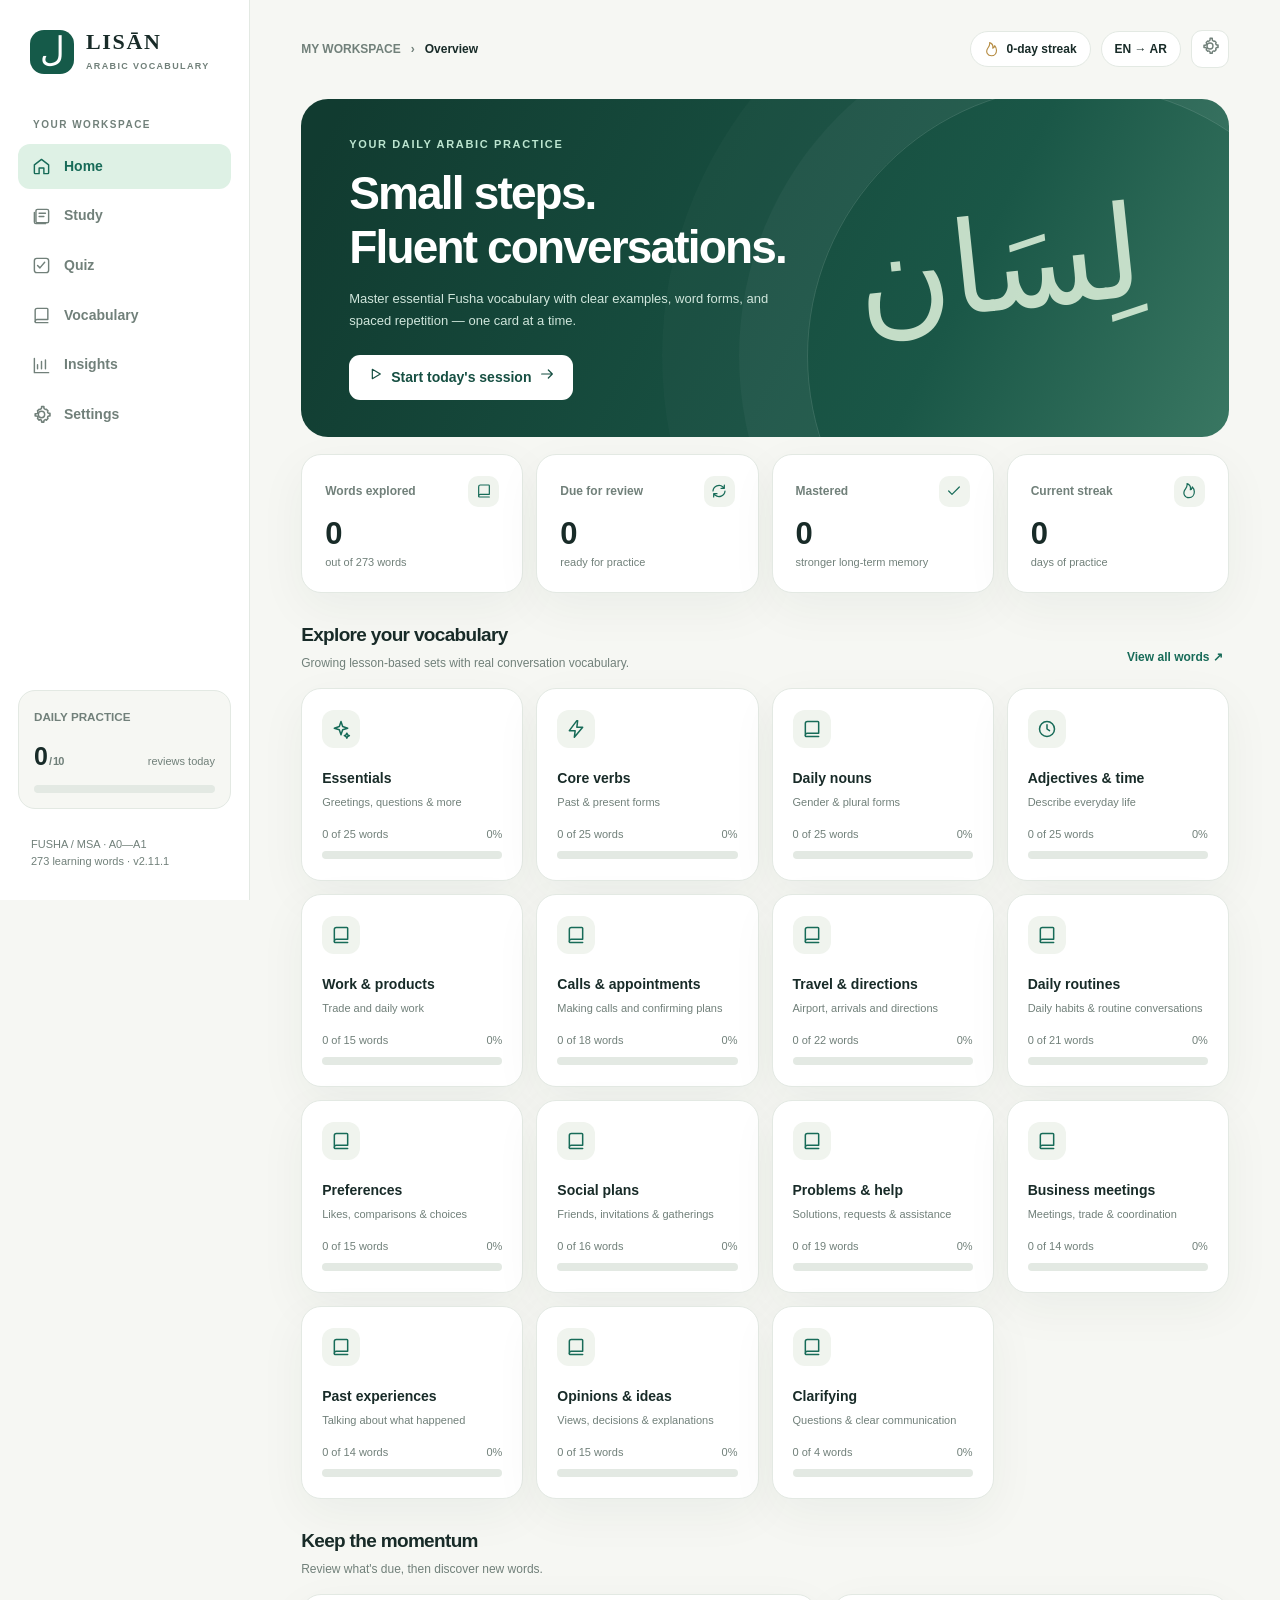
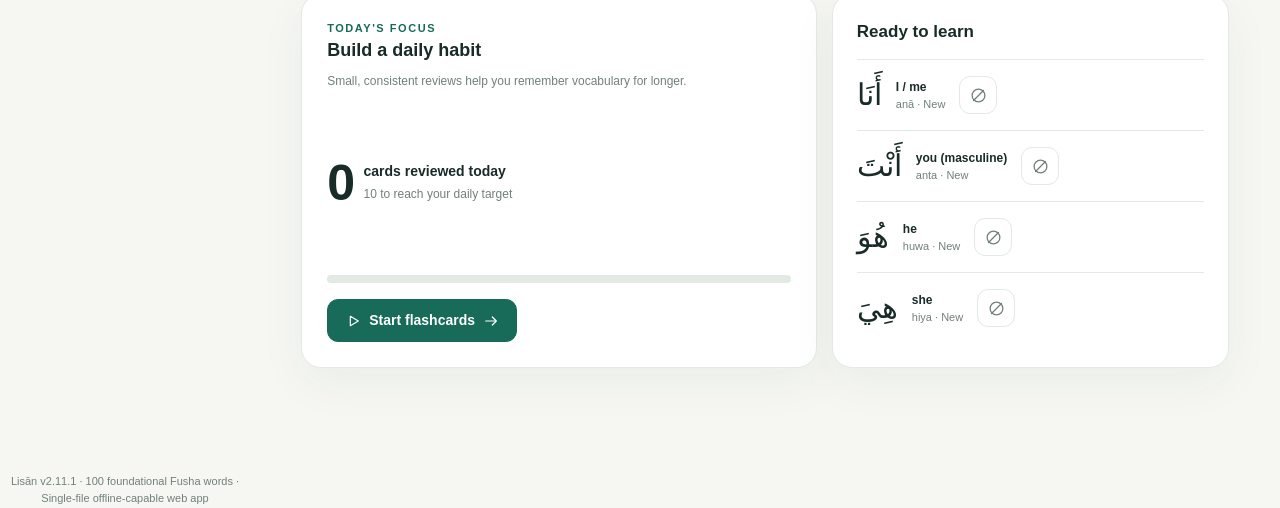
==== index.html @ 439b5774 "LISĀN v2.11.1: add custom iPhone and PWA home-screen icons" ====
<!doctype html>
<html lang="en">
<head>
<meta charset="utf-8"><meta name="viewport" content="width=device-width,initial-scale=1,viewport-fit=cover"><meta name="theme-color" content="#f7f8f4"><title>LISĀN — Arabic Vocabulary Studio</title>
<meta name="apple-mobile-web-app-capable" content="yes">
<meta name="apple-mobile-web-app-status-bar-style" content="default">
<meta name="apple-mobile-web-app-title" content="LISĀN">
<link rel="apple-touch-icon" sizes="180x180" href="/apple-touch-icon.png?v=2.11.1">
<link rel="icon" type="image/png" sizes="32x32" href="/favicon-32.png?v=2.11.1">
<link rel="manifest" href="/manifest.webmanifest?v=2.11.1">
<style>
:root{--bg:#f6f7f3;--surface:#fff;--surface-2:#f0f4ee;--text:#182b28;--muted:#71807a;--border:#e3e9e3;--green:#176b58;--green-2:#0f5145;--mint:#def1e5;--gold:#b68c42;--gold-soft:#fff5df;--red:#b85450;--red-soft:#fff0ed;--shadow:0 15px 48px rgba(29,53,43,.05);--radius:20px}
[data-theme=dark]{--bg:#111d1a;--surface:#1c2b26;--surface-2:#263b33;--text:#eff8f1;--muted:#a1b3aa;--border:#35483d;--green:#7adab5;--green-2:#60bb99;--mint:#2a5445;--gold:#ecc47a;--gold-soft:#524329;--red:#ffa59e;--red-soft:#553633;--shadow:0 12px 35px rgba(0,0,0,.1)}
*{box-sizing:border-box}html{scroll-behavior:smooth}body{margin:0;color:var(--text);background:var(--bg);font-family:-apple-system,BlinkMacSystemFont,"Segoe UI","Hiragino Sans","Noto Sans JP",sans-serif;font-size:14px;line-height:1.55;-webkit-font-smoothing:antialiased}button,input,select{font:inherit}button{cursor:pointer}button:disabled{cursor:not-allowed;opacity:.58}button:focus-visible,input:focus-visible,select:focus-visible{outline:3px solid #65c2a1;outline-offset:3px}::selection{background:#a9dfc7;color:#073c30}.hidden{display:none!important}.arabic{font-family:"Geeza Pro","Noto Naskh Arabic","Traditional Arabic","Amiri",serif;direction:rtl;unicode-bidi:isolate;line-height:1.8;letter-spacing:0;font-weight:500;overflow-wrap:anywhere}.arabic.large{font-size:calc(48px * var(--ar-scale,1))}.arabic.medium{font-size:calc(33px * var(--ar-scale,1))}.arabic.small{font-size:calc(27px * var(--ar-scale,1))}.mono{font-variant-numeric:tabular-nums}.app{min-height:100vh;display:grid;grid-template-columns:250px minmax(0,1fr)}.sidebar{border-right:1px solid var(--border);background:var(--surface);min-height:100vh;position:sticky;top:0;height:100vh;display:flex;flex-direction:column;padding:30px 18px 20px}.logo{display:flex;align-items:center;gap:12px;padding:0 12px 29px}.logo-mark{height:44px;width:44px;flex:0 0 44px;border-radius:14px;background:#155a49;color:#fff;display:grid;place-items:center;font:normal 34px/1 Georgia,serif;padding-bottom:5px}.logo-name{font:800 22px/1.1 Georgia,serif;letter-spacing:.075em}.logo-sub{font-size:9px;color:var(--muted);letter-spacing:.15em;font-weight:800;margin-top:5px}.side-caption{color:var(--muted);font-size:10px;letter-spacing:.15em;font-weight:800;padding:0 15px;margin:14px 0 11px}.side-nav{display:grid;gap:4px}.nav-link{display:flex;align-items:center;gap:13px;width:100%;border:0;background:transparent;border-radius:12px;text-align:left;padding:12px 14px;color:var(--muted);font-weight:700}.nav-link svg{width:19px;height:19px}.nav-link.active{background:var(--mint);color:var(--green)}.nav-link:hover:not(.active){color:var(--text);background:var(--surface-2)}.nav-count{margin-left:auto;background:var(--green);color:var(--surface);font-size:10px;padding:3px 7px;border-radius:7px}.sidebar-bottom{margin-top:auto}.side-goal{border:1px solid var(--border);border-radius:17px;padding:15px;background:var(--bg);margin-bottom:17px}.side-goal small{color:var(--muted);font-weight:700}.side-goal .goal-numbers{display:flex;align-items:baseline;justify-content:space-between;margin:9px 0}.side-goal strong{font-size:25px;letter-spacing:-.04em}.side-goal span{color:var(--muted);font-size:11px}.rail{height:8px;background:var(--border);border-radius:999px;overflow:hidden}.rail>span{height:100%;display:block;background:#50a785;transition:width .28s;border-radius:999px}.side-footer{font-size:11px;color:var(--muted);padding:10px 13px}.main{min-width:0}.container{max-width:1370px;margin:0 auto;padding:30px clamp(20px,4vw,64px) 80px}.topbar{display:flex;align-items:center;justify-content:space-between;gap:16px;margin:0 0 31px}.crumb{display:flex;align-items:center;gap:10px;font-size:12px;color:var(--muted);font-weight:700}.crumb b{color:var(--text)}.top-actions{display:flex;align-items:center;gap:10px}.top-chip{display:flex;align-items:center;gap:8px;background:var(--surface);border:1px solid var(--border);padding:8px 13px;border-radius:99px;font-size:12px;font-weight:750}.top-chip svg{color:var(--gold)}.icon-button{border:1px solid var(--border);background:var(--surface);border-radius:11px;width:38px;height:38px;display:inline-grid;place-items:center;color:var(--muted);padding:0}.icon-button:hover{color:var(--green);border-color:var(--green)}.icon-button.filled{color:var(--gold);background:var(--gold-soft)}svg{flex-shrink:0}.mobile-brand,.mobile-tabs{display:none}.kicker{font-weight:850;color:var(--green);text-transform:uppercase;letter-spacing:.14em;font-size:11px}.page-title{font-size:clamp(28px,3vw,38px);line-height:1.2;letter-spacing:-.045em;margin:8px 0 7px;font-weight:800}.subtitle{color:var(--muted);font-size:13px;margin:0 0 24px}.section-heading{display:flex;align-items:flex-end;justify-content:space-between;gap:15px;margin:27px 0 15px}.section-heading h2{font-size:19px;letter-spacing:-.035em;margin:0}.section-heading p{color:var(--muted);font-size:12px;margin:5px 0 0}.text-link{color:var(--green);background:none;border:0;font-weight:800;font-size:12px;padding:6px}.card{border:1px solid var(--border);background:var(--surface);border-radius:var(--radius);box-shadow:var(--shadow)}.btn{min-height:43px;display:inline-flex;align-items:center;justify-content:center;gap:8px;background:var(--surface);border:1px solid var(--border);padding:10px 17px;border-radius:11px;font-weight:750;color:var(--text);white-space:nowrap}.btn:hover:not(:disabled){border-color:var(--green)}.btn.primary{background:#176b58;border-color:#176b58;color:white}.btn.primary:hover{background:#0d5848}.btn.soft{background:var(--mint);border-color:transparent;color:var(--green)}.btn.red{background:var(--red-soft);border-color:transparent;color:var(--red)}.btn.ghost{border-color:transparent;background:transparent;color:var(--muted)}.btn.full{width:100%}.btn svg{width:16px;height:16px}.hero{min-height:272px;border-radius:27px;background:linear-gradient(116deg,#113b30 4%,#1a5747 69%,#397762);position:relative;overflow:hidden;color:white;display:flex;align-items:center;justify-content:space-between;gap:16px;padding:37px clamp(25px,4vw,48px)}.hero::before{content:"";position:absolute;inset:auto -120px -190px auto;width:540px;height:540px;border:1px solid rgba(255,255,255,.14);border-radius:50%;box-shadow:0 0 0 68px rgba(255,255,255,.035),0 0 0 145px rgba(255,255,255,.02);pointer-events:none}.hero-content{max-width:560px;position:relative;z-index:1}.hero-eyebrow{font-size:11px;color:#bce5d0;letter-spacing:.15em;font-weight:800}.hero h1{font-size:clamp(30px,3.6vw,46px);line-height:1.18;letter-spacing:-.04em;margin:13px 0}.hero p{color:#d0e6dc;line-height:1.75;max-width:460px;margin:0 0 22px;font-size:13px}.hero .btn{background:white;color:#164f42;border-color:transparent}.hero-ornament{position:relative;z-index:1;font-size:clamp(86px,10vw,154px);font-family:"Geeza Pro",serif;color:#d3e9d3;opacity:.92;line-height:1.4;white-space:nowrap;transform:rotate(-6deg);margin-right:3vw}.stats-grid{display:grid;grid-template-columns:repeat(4,minmax(0,1fr));gap:13px;margin-top:17px}.metric{padding:21px 23px}.metric-head{display:flex;justify-content:space-between;align-items:center}.metric-head small{color:var(--muted);font-size:12px;font-weight:650}.metric-icon{height:31px;width:31px;display:grid;place-items:center;border-radius:10px;background:var(--surface-2);color:var(--green)}.metric-value{font-size:31px;font-weight:820;line-height:1.2;margin:8px 0 2px;letter-spacing:-.045em}.metric-foot{font-size:11px;color:var(--muted)}.pack-grid{display:grid;grid-template-columns:repeat(4,minmax(0,1fr));gap:13px}.pack-card{padding:20px;text-align:left;color:var(--text);transition:transform .15s,border .15s;min-height:193px}.pack-card:hover{transform:translateY(-2px);border-color:var(--green)}.pack-icon{width:38px;height:38px;display:grid;place-items:center;background:var(--surface-2);color:var(--green);border-radius:12px;margin-bottom:20px}.pack-name{font-size:14px;font-weight:800}.pack-desc{font-size:11px;color:var(--muted);margin:5px 0 15px;min-height:16px}.pack-count{font-size:11px;display:flex;justify-content:space-between;color:var(--muted);margin-bottom:8px}.two-grid{display:grid;grid-template-columns:1.13fr .87fr;gap:15px}.today-panel{padding:25px;display:flex;flex-direction:column;justify-content:space-between;gap:22px}.today-panel h3{font-size:18px;margin:0 0 7px}.today-panel p{font-size:12px;color:var(--muted);margin:0}.today-strip{display:flex;gap:12px;align-items:center}.today-number{font-size:50px;font-weight:850;letter-spacing:-.07em;line-height:1}.today-strip small{font-size:12px;color:var(--muted)}.recent-panel{padding:24px}.recent-panel h3{font-size:17px;margin:0 0 14px}.recent-word{display:flex;align-items:center;gap:14px;border-top:1px solid var(--border);padding:11px 0}.recent-word .arabic{font-size:30px;line-height:1.6;min-width:110px;max-width:45%}.recent-word strong{display:block;font-size:12px}.recent-word small{display:block;color:var(--muted);font-size:11px}.recent-word .play{margin-left:auto}.toolbar{display:flex;align-items:center;gap:9px;flex-wrap:wrap;margin:14px 0 19px}.field,.select{border:1px solid var(--border);border-radius:11px;background:var(--surface);color:var(--text);min-height:43px;padding:9px 13px;outline:none;max-width:100%}.field:focus,.select:focus{border-color:var(--green)}.searchbox{flex:1;min-width:230px;position:relative}.searchbox input{padding-left:39px;width:100%}.searchbox svg{position:absolute;left:12px;top:13px;color:var(--muted)}.pill-tabs{display:inline-flex;flex-wrap:wrap;gap:4px;border:1px solid var(--border);background:var(--surface);border-radius:12px;padding:4px}.pill-tabs button{border:0;background:none;color:var(--muted);border-radius:8px;padding:8px 14px;font-size:12px;font-weight:760}.pill-tabs button.selected{background:var(--mint);color:var(--green)}.word-grid{display:grid;grid-template-columns:repeat(2,minmax(0,1fr));gap:13px}.word-card{padding:22px;min-width:0}.word-card-top{display:flex;align-items:center;justify-content:space-between}.tag{background:var(--surface-2);color:var(--muted);border-radius:7px;padding:5px 8px;letter-spacing:.02em;font-size:10px;font-weight:800}.tag.due{background:var(--gold-soft);color:var(--gold)}.tag.mastered{background:var(--mint);color:var(--green)}.word-card-body{margin:8px 0 13px}.word-card-body .arabic{font-size:calc(43px * var(--ar-scale,1));line-height:1.55}.roman{font-size:12px;color:var(--muted);letter-spacing:.01em}.word-translation{font-size:15px;font-weight:800;margin:8px 0 12px}.word-example{background:var(--bg);border-radius:12px;padding:10px 13px;margin:12px 0 15px}.word-example .arabic{font-size:calc(28px * var(--ar-scale,1));line-height:1.65}.word-example small{color:var(--muted);font-size:11px;display:block;line-height:1.55}.word-footer{display:flex;align-items:center;justify-content:space-between;gap:6px}.word-footer .btn{min-height:34px;padding:6px 10px;font-size:11px}.word-actions{display:flex;gap:5px}.word-actions .icon-button{height:34px;width:34px}.study-area{max-width:820px;margin:0 auto}.study-options{display:flex;gap:11px;flex-wrap:wrap;margin:16px 0 18px}.study-options label{font-size:11px;color:var(--muted);font-weight:800;display:flex;align-items:center;gap:8px}.study-options .select{min-height:40px}.study-progress{margin-bottom:16px}.study-progress-top{display:flex;justify-content:space-between;align-items:center;margin-bottom:8px;font-size:11px;font-weight:800;color:var(--muted)}.flashcard{min-height:412px;position:relative;padding:26px 34px;display:flex;flex-direction:column;align-items:stretch;text-align:center;overflow:hidden}.flash-top{display:flex;align-items:center;justify-content:space-between;gap:12px;font-size:11px;color:var(--muted);font-weight:800}.flash-stage{flex:1;display:flex;align-items:center;justify-content:center;flex-direction:column;padding:42px 10px 30px}.flash-question{font-size:clamp(26px,3vw,37px);line-height:1.4;letter-spacing:-.025em;font-weight:800}.flash-question.arabic{font-size:calc(70px * var(--ar-scale,1));line-height:1.5;font-weight:500}.flash-prompt{color:var(--muted);font-size:12px;margin-top:13px}.flash-answer{border-top:1px solid var(--border);padding:22px 0 4px}.flash-answer .arabic{font-size:calc(49px * var(--ar-scale,1));line-height:1.5}.flash-answer .translation{font-size:19px;font-weight:800;margin:0 0 5px}.flash-answer .example{border-radius:11px;background:var(--bg);padding:11px;margin:17px 0}.flash-answer .example .arabic{font-size:calc(30px * var(--ar-scale,1));line-height:1.6}.flash-answer .example small{display:block;font-size:12px;color:var(--muted)}.flash-answer .forms-hint{font-size:11px;color:var(--muted);line-height:1.65}.study-buttons{display:grid;grid-template-columns:repeat(4,minmax(0,1fr));gap:9px;margin-top:13px}.grade-btn{background:var(--surface);border:1px solid var(--border);border-radius:12px;min-height:70px;font-weight:800;color:var(--text);font-size:13px}.grade-btn small{display:block;color:var(--muted);font-size:10px;margin-top:4px;font-weight:650}.grade-btn.again{color:var(--red);background:var(--red-soft);border-color:transparent}.grade-btn.easy{color:var(--green);background:var(--mint);border-color:transparent}.study-hint{text-align:center;font-size:12px;color:var(--muted);margin-top:17px}.session-end{text-align:center;padding:50px 24px}.session-end h2{font-size:28px;margin:10px 0}.session-end p{color:var(--muted)}.quiz-wrap{max-width:810px;margin:0 auto}.quiz-card{padding:30px;min-height:390px}.quiz-prompt{font-weight:800;font-size:11px;color:var(--green);letter-spacing:.08em}.quiz-word{font-size:clamp(26px,3vw,34px);font-weight:800;text-align:center;margin:36px 0 27px}.quiz-word.arabic{font-size:calc(70px * var(--ar-scale,1));line-height:1.5;font-weight:500}.quiz-grid{display:grid;grid-template-columns:repeat(2,minmax(0,1fr));gap:10px}.quiz-choice{min-height:84px;padding:13px;background:var(--surface);border:1px solid var(--border);border-radius:13px;font-weight:750;color:var(--text);word-break:break-word}.quiz-choice .arabic{font-size:calc(35px * var(--ar-scale,1));line-height:1.55;display:block}.quiz-choice:hover:not(:disabled){border-color:var(--green)}.quiz-choice.correct{background:var(--mint);border-color:var(--green)}.quiz-choice.incorrect{background:var(--red-soft);border-color:var(--red)}.quiz-feedback{padding:16px;border-radius:13px;background:var(--surface-2);margin-top:17px}.quiz-feedback p{margin:4px 0;color:var(--muted);font-size:12px}.empty{text-align:center;border:1px dashed var(--border);border-radius:18px;background:var(--surface);padding:40px 22px;color:var(--muted)}.empty strong{color:var(--text)}.insights-grid{display:grid;grid-template-columns:1fr 1fr;gap:16px}.insight-card{padding:25px}.insight-card h3{font-size:16px;margin:0 0 13px}.insight-card p{font-size:12px;color:var(--muted)}.bar-chart{height:195px;display:flex;gap:8px;align-items:end;margin-top:12px;padding-bottom:24px;position:relative}.bar-col{flex:1;position:relative;display:flex;align-items:flex-end;justify-content:center;height:100%}.bar-shape{background:var(--mint);border-radius:7px 7px 3px 3px;min-height:3px;width:72%;max-width:42px}.bar-col small{position:absolute;bottom:-23px;color:var(--muted);font-size:10px}.bar-col em{font-style:normal;position:absolute;bottom:calc(100% + 3px);font-size:10px;font-weight:800;color:var(--text)}.breakdown{display:grid;gap:16px}.breakdown-item div{display:flex;justify-content:space-between;font-size:12px;margin-bottom:6px}.breakdown-item span{color:var(--muted)}.settings-grid{display:grid;grid-template-columns:1fr 1fr;gap:16px}.settings-panel{padding:26px}.settings-panel h3{margin:0 0 15px;font-size:17px}.settings-panel p{font-size:12px;color:var(--muted);margin:0 0 16px}.setting-row{display:flex;align-items:center;justify-content:space-between;gap:14px;border-top:1px solid var(--border);padding:17px 0}.setting-row strong{font-size:13px}.setting-row small{font-size:11px;color:var(--muted);display:block;max-width:270px}.setting-row select{max-width:175px}.settings-panel .btn{margin:4px 6px 6px 0}.overlay{position:fixed;inset:0;z-index:70;background:rgba(7,24,18,.48);backdrop-filter:blur(5px);display:grid;place-items:center;padding:16px}.modal{background:var(--surface);color:var(--text);border:1px solid var(--border);width:min(640px,100%);max-height:min(92vh,950px);overflow:auto;border-radius:22px;box-shadow:0 26px 80px rgba(0,0,0,.19);padding:28px}.modal-head{display:flex;justify-content:space-between;align-items:center;margin-bottom:16px}.modal-head .kicker{margin:0}.modal-arabic{font-size:calc(72px * var(--ar-scale,1));line-height:1.55}.modal-trans{font-size:22px;font-weight:800}.modal-label{color:var(--muted);font-size:11px;text-transform:uppercase;letter-spacing:.09em;font-weight:800;margin-top:20px}.form-grid{display:grid;grid-template-columns:repeat(2,minmax(0,1fr));gap:9px;margin:12px 0}.form-box{border:1px solid var(--border);background:var(--bg);padding:10px 12px;border-radius:11px;min-width:0}.form-box small{display:block;color:var(--muted);font-size:10px;font-weight:700}.form-box .arabic{font-size:calc(28px * var(--ar-scale,1));line-height:1.65}.modal-example{background:var(--bg);border-radius:13px;padding:16px;margin:12px 0}.modal-example .arabic{font-size:calc(36px * var(--ar-scale,1));line-height:1.6}.modal-example small{display:block;color:var(--muted)}.modal-notes{color:var(--muted);font-size:12px;line-height:1.8}.modal-foot{display:flex;gap:9px;flex-wrap:wrap;border-top:1px solid var(--border);padding-top:17px;margin-top:22px}.toast{position:fixed;z-index:150;bottom:30px;left:50%;transform:translateX(-50%);background:#1a352d;color:white;box-shadow:0 10px 35px rgba(0,0,0,.15);padding:12px 19px;border-radius:12px;font-size:12px;font-weight:750;pointer-events:none}.kbd{border:1px solid var(--border);background:var(--bg);padding:2px 6px;border-radius:5px;font-size:11px}.footer-note{color:var(--muted);font-size:11px;margin-top:25px;text-align:center}.quiz-config{padding-bottom:10px}.mobile-only{display:none}
@media(max-width:1150px){.app{grid-template-columns:214px minmax(0,1fr)}.sidebar{padding:24px 10px 16px}.container{padding:25px 22px 70px}.stats-grid{gap:9px}.metric{padding:18px}.pack-grid{grid-template-columns:repeat(2,1fr)}.pack-card{min-height:160px}.hero-ornament{font-size:105px}}
@media(max-width:760px){.app{display:block}.sidebar{display:none}.container{padding:18px 16px calc(102px + env(safe-area-inset-bottom))}.topbar{margin-bottom:19px}.top-actions .top-chip{font-size:11px;padding:7px 10px}.top-actions .top-chip.streak{display:none}.mobile-brand{display:flex;align-items:center;gap:9px}.mobile-brand .logo-mark{width:36px;height:36px;flex-basis:36px;border-radius:10px;font-size:28px}.mobile-brand .logo-name{font-size:17px}.topbar .crumb{display:none}.hero{padding:27px 23px;min-height:265px;border-radius:22px}.hero-ornament{position:absolute;right:-1px;top:6px;opacity:.17;font-size:130px}.hero-content{z-index:1}.hero h1{font-size:33px}.hero p{font-size:12px;max-width:300px}.stats-grid{grid-template-columns:repeat(2,minmax(0,1fr));gap:10px}.metric{padding:16px 18px}.metric-value{font-size:27px}.metric-head small{font-size:11px}.metric-icon{height:27px;width:27px}.pack-grid{grid-template-columns:repeat(2,minmax(0,1fr));gap:10px}.pack-card{padding:16px;min-height:164px}.pack-icon{margin-bottom:13px}.pack-name{font-size:12px}.pack-desc{font-size:10px}.two-grid,.insights-grid,.settings-grid,.word-grid{grid-template-columns:1fr}.section-heading{margin:25px 0 13px}.today-panel,.recent-panel,.insight-card,.settings-panel{padding:20px}.mobile-tabs{position:fixed;bottom:0;left:0;right:0;display:flex;align-items:stretch;justify-content:space-around;background:var(--surface);border-top:1px solid var(--border);z-index:50;padding:8px 5px calc(7px + env(safe-area-inset-bottom));box-shadow:0 -5px 30px rgba(0,0,0,.035)}.mobile-tabs button{border:0;background:transparent;color:var(--muted);font-size:10px;font-weight:750;display:flex;flex-direction:column;align-items:center;justify-content:center;gap:4px;padding:4px 8px;min-width:51px;border-radius:9px}.mobile-tabs button.active{color:var(--green)}.mobile-tabs svg{height:20px;width:20px}.word-card{padding:20px}.flashcard{min-height:350px;padding:21px 18px}.flash-stage{padding:37px 8px 24px}.flash-question.arabic{font-size:calc(64px * var(--ar-scale,1))}.flash-answer .arabic{font-size:calc(47px * var(--ar-scale,1))}.study-options{gap:8px}.study-options label{display:block;flex:1 1 45%}.study-options label select{display:block;width:100%;margin-top:5px}.study-buttons{gap:5px}.grade-btn{font-size:11px;min-height:63px;padding:6px 3px}.grade-btn small{font-size:9px}.quiz-card{padding:21px}.quiz-choice{min-height:80px;padding:8px}.quiz-choice .arabic{font-size:calc(29px * var(--ar-scale,1))}.modal{padding:20px 18px;max-height:91dvh}.modal-arabic{font-size:calc(62px * var(--ar-scale,1))}.mobile-only{display:initial}.toast{bottom:90px;width:max-content;max-width:90%}}
@media(max-width:380px){.hero h1{font-size:30px}.pill-tabs button{padding:7px 10px}.quiz-grid{gap:7px}.stats-grid .metric{padding:14px}.tag{font-size:9px}}
@media(prefers-reduced-motion:reduce){*{scroll-behavior:auto!important;transition:none!important;animation:none!important}}

/* LISĀN v2.5.0: fixed action docks, readable on iPhone and desktop */
#page-study{padding-bottom:142px}#page-quiz{padding-bottom:310px}
.study-buttons,.study-reveal-dock{position:fixed;z-index:39;bottom:0;left:250px;right:0;margin:0;padding:15px max(20px,calc((100% - 820px)/2)) calc(15px + env(safe-area-inset-bottom));background:var(--surface);border-top:1px solid var(--border);box-shadow:0 -12px 40px rgba(13,51,38,.09);display:grid;grid-template-columns:repeat(4,minmax(0,1fr));gap:10px}
.study-reveal-dock{grid-template-columns:1fr}.study-buttons .grade-btn{min-height:62px}.study-reveal-dock .btn{min-height:52px}
.quiz-dock{position:fixed;z-index:39;bottom:0;left:250px;right:0;background:var(--surface);border-top:1px solid var(--border);box-shadow:0 -12px 40px rgba(13,51,38,.09);padding:14px max(20px,calc((100% - 810px)/2)) calc(15px + env(safe-area-inset-bottom))}
.quiz-dock .quiz-grid{display:grid;grid-template-columns:repeat(2,minmax(0,1fr));gap:9px}.quiz-dock .quiz-choice{min-height:68px}.quiz-dock .quiz-choice .arabic{font-size:calc(31px * var(--ar-scale,1))}
.quiz-next-row{margin-top:10px;display:flex;align-items:center;gap:12px;justify-content:space-between}.quiz-next-row .btn{min-height:43px}.quiz-next-row small{color:var(--muted);font-weight:700}
.quiz-card{min-height:260px}.quiz-card .quiz-word{margin:36px 0 22px}.quiz-card .quiz-feedback{margin-top:22px}.study-area:has(.study-buttons) .flashcard{margin-bottom:12px}
.srs-note{background:var(--surface-2);border:1px solid var(--border);border-radius:12px;padding:13px 15px;color:var(--muted);font-size:12px;line-height:1.7;margin-top:13px}
.srs-settings{margin-top:10px}.srs-settings .setting-row{padding:11px 0}.srs-settings .setting-row select{min-width:113px}.srs-preview{margin-top:14px;padding:16px;border-radius:14px;background:var(--mint);color:var(--green);font-weight:750;font-size:12px;line-height:1.7}
.audio-status{display:flex;align-items:flex-start;gap:9px;margin-top:13px;padding:13px;border:1px solid var(--border);border-radius:12px;background:var(--surface-2);color:var(--muted);font-size:12px;line-height:1.6}
.audio-status::before{content:'●';font-size:10px;color:var(--gold);padding-top:3px}.audio-status[data-status='playing']::before,.audio-status[data-status='ready']::before{color:var(--green)}.audio-status[data-status='error']::before{color:var(--red)}
@media(max-width:1150px) and (min-width:761px){.study-buttons,.study-reveal-dock,.quiz-dock{left:214px}}
@media(max-width:760px){#page-study{padding-bottom:145px}#page-quiz{padding-bottom:315px}.study-buttons,.study-reveal-dock,.quiz-dock{left:0;right:0;bottom:calc(65px + env(safe-area-inset-bottom));padding:10px 13px 11px}.study-buttons{gap:6px}.study-buttons .grade-btn{min-height:60px;font-size:12px}.study-buttons .grade-btn small{font-size:10px}.study-reveal-dock .btn{min-height:47px}.quiz-dock .quiz-grid{gap:7px}.quiz-dock .quiz-choice{min-height:72px;padding:7px 8px;font-size:12px}.quiz-dock .quiz-choice .arabic{font-size:calc(29px * var(--ar-scale,1));line-height:1.45}.quiz-next-row .btn{min-height:40px}.quiz-card{min-height:245px}.settings-panel{padding:20px}.setting-row select{max-width:145px}.srs-settings .setting-row select{min-width:100px}}
@media(max-width:390px){.study-buttons,.study-reveal-dock,.quiz-dock{bottom:calc(63px + env(safe-area-inset-bottom))}.quiz-dock .quiz-choice{min-height:70px;font-size:11px}.quiz-dock .quiz-choice .arabic{font-size:calc(26px * var(--ar-scale,1))}.setting-row small{max-width:175px}}
@media(max-height:620px) and (min-width:761px){.quiz-dock .quiz-choice{min-height:55px}.quiz-dock{padding-top:8px;padding-bottom:8px}.quiz-card{min-height:200px}}
/* LISĀN v2.4: compact expandable study and quiz settings */
.filter-collapse{margin:14px 0 18px;background:var(--surface);border:1px solid var(--border);border-radius:16px;overflow:hidden}
.filter-collapse>summary{list-style:none;display:flex;align-items:center;justify-content:space-between;gap:14px;cursor:pointer;padding:13px 17px;min-height:66px;user-select:none}
.filter-collapse>summary::-webkit-details-marker{display:none}
.filter-collapse>summary:focus-visible{outline:3px solid #65c2a1;outline-offset:-3px;border-radius:14px}
.filter-summary-title{display:flex;flex-direction:column;gap:1px;font-weight:850;font-size:13px;color:var(--text)}
.filter-summary-title small{font-size:11px;color:var(--muted);font-weight:600}
.filter-summary-side{display:flex;align-items:center;gap:10px;max-width:52%}
.filter-state{font-size:10px;font-weight:750;color:var(--green);text-align:right;line-height:1.3;overflow:hidden;text-overflow:ellipsis;display:-webkit-box;-webkit-line-clamp:2;-webkit-box-orient:vertical}
.filter-arrow{display:block;width:10px;height:10px;border-right:2px solid var(--muted);border-bottom:2px solid var(--muted);transform:rotate(45deg);transition:transform .2s;flex-shrink:0;margin-top:-5px}
.filter-collapse[open] .filter-arrow{transform:rotate(225deg);margin-top:6px}
.filter-collapse[open] .filter-state{display:none}
.filter-collapse .study-options,.filter-collapse .quiz-config{margin:0;padding:14px 17px 17px;border-top:1px solid var(--border);background:var(--surface)}
.filter-collapse .study-options label,.filter-collapse .quiz-config label{display:flex;flex:1 1 155px;flex-direction:column;align-items:stretch;gap:6px;font-size:11px!important;min-width:0;color:var(--muted);font-weight:750}
.filter-collapse .study-options .select,.filter-collapse .quiz-config .select{width:100%;max-width:none;min-height:44px}
.filter-collapse .quiz-config>.btn{min-height:43px}
.audio-actions{display:flex;flex-wrap:wrap;gap:7px}.audio-actions .btn{margin:4px 0!important;min-height:44px}
.audio-help{margin:12px 0 0!important;padding:12px;border-radius:12px;background:var(--surface-2);font-size:11px!important;line-height:1.7}
/* Tap spoken text instead of using a separate volume icon. */
.tap-speech{appearance:none;display:inline-block;max-width:100%;padding:0;margin:0;background:transparent;border:0;border-radius:5px;color:inherit;font:inherit;line-height:inherit;text-align:inherit;vertical-align:baseline;cursor:pointer;-webkit-tap-highlight-color:transparent}
.tap-speech .arabic{color:inherit}.modal-example>.tap-speech>.arabic{font-size:calc(33px * var(--ar-scale,1))}
.tap-speech:hover{color:var(--green)}
.tap-speech:active{opacity:.72}
.tap-speech:focus-visible{outline:2px solid var(--green);outline-offset:5px}
.icon-button.excluded{border-color:var(--red);background:var(--red-soft);color:var(--red)}
@media(max-width:760px){.filter-collapse{margin:10px 0 17px}.filter-collapse>summary{padding:12px 14px;min-height:60px}.filter-summary-side{max-width:43%}.filter-collapse .study-options,.filter-collapse .quiz-config{padding:12px 14px 14px;gap:9px}.filter-collapse .quiz-config>.btn{width:100%}.filter-collapse .study-options label,.filter-collapse .quiz-config label{flex:1 1 45%}.filter-collapse .study-options label:last-child,.filter-collapse .quiz-config label:last-of-type{flex-basis:100%}}


/* LISĀN v2.5: multilingual practice and stable answer frames */
.locale-toggle{appearance:none;min-height:36px;padding:6px 10px;background:var(--surface-2);color:var(--green);border:1px solid var(--border);border-radius:11px;font-size:11px;font-weight:850;white-space:nowrap;line-height:1.2;touch-action:manipulation}
.locale-toggle:hover{border-color:var(--green)}.locale-toggle:focus-visible{outline:3px solid var(--green);outline-offset:2px}
.flash-actions{display:flex;align-items:center;gap:5px}
#page-quiz{position:relative}#page-quiz .quiz-locale-top{position:absolute;right:0;top:0;z-index:3}#page-quiz h1.page-title{padding-right:90px}
.tag.source-lesson{color:var(--green);background:var(--mint);margin-left:3px}.tag.source-school{color:var(--red);background:var(--red-soft);margin-left:3px}
.word-card-top>div:first-child{display:flex;flex-wrap:wrap;gap:4px;align-items:center}
.quiz-dock .quiz-choice{border:1px solid var(--border);outline:none;box-shadow:none;-webkit-appearance:none;appearance:none;opacity:1}
.quiz-dock .quiz-choice:not(.correct):not(.incorrect){border-color:var(--border)}
.quiz-dock .quiz-choice.correct{border-color:var(--green)}.quiz-dock .quiz-choice.incorrect{border-color:var(--red)}
.quiz-dock .quiz-choice:focus-visible{outline:3px solid var(--green);outline-offset:2px}
.quiz-dock .quiz-choice:disabled{opacity:1}
@media(max-width:760px){.flash-actions{gap:3px}.locale-toggle{min-height:34px;padding:5px 8px;font-size:10px}#page-quiz .quiz-locale-top{right:2px;top:2px}.tag.source-lesson,.tag.source-school{margin-left:0}}

/* v2.5.1: prevent cramped flashcard header and touch-focus answer borders */
.flash-top>span{min-width:0;overflow-wrap:anywhere}
.flash-actions{flex-shrink:0}
@media(max-width:760px){.flash-top{gap:6px}.flash-top>span{font-size:10px;max-width:46%}.flash-actions .icon-button{width:36px;height:36px}}
@media(hover:none) and (pointer:coarse){.quiz-dock .quiz-choice:focus-visible{outline:none;box-shadow:none}}

/* v2.6.0 facets */
.word-facet-controls{display:grid;grid-template-columns:repeat(4,minmax(0,1fr));gap:10px;margin:2px 0 10px}.word-facet-controls label{display:flex;flex-direction:column;gap:6px;min-width:0;color:var(--muted);font-size:12px;font-weight:750}.word-facet-controls .select{width:100%;min-width:0;font-size:12px}.level-disclaimer{margin:-2px 0 17px;color:var(--muted);font-size:11px;line-height:1.5}.tag.difficulty-tag{background:var(--surface-2);color:var(--green);font-weight:800}.source-lesson{display:none!important}
@media(max-width:840px){.word-facet-controls{grid-template-columns:repeat(2,minmax(0,1fr))}}
@media(max-width:390px){.word-facet-controls .select{font-size:11px;padding-left:8px;padding-right:16px}}

/* LISĀN v2.7.0 — focused, near-fullscreen practice */
body.practice-mode{overflow:hidden}
body.practice-mode .container{height:100dvh;max-height:100dvh;min-height:0;overflow:hidden;display:flex;flex-direction:column;padding-top:12px;padding-bottom:0}
body.practice-mode .topbar{display:none}
body.practice-mode #page-study,body.practice-mode #page-quiz{display:flex;flex-direction:column;flex:1 1 auto;min-height:0;width:100%;margin:0 auto}
body.practice-mode #page-study{--practice-bottom:108px;max-width:820px;padding:0 0 var(--practice-bottom)!important}
body.practice-mode #page-quiz{--practice-bottom:242px;max-width:810px;padding:0 0 var(--practice-bottom)!important}
body.practice-mode .study-area,body.practice-mode .quiz-wrap{display:flex;flex-direction:column;flex:1 1 auto;min-height:0;max-width:none;width:100%}
body.practice-mode #studyContent,body.practice-mode #quizContent{display:flex;flex-direction:column;flex:1 1 auto;min-height:0;gap:0}
body.practice-mode .filter-collapse{flex:0 0 auto;margin:0 0 11px;border-radius:14px;max-height:min(42dvh,320px)}
body.practice-mode .filter-collapse[open]{overflow-y:auto;overscroll-behavior:contain}
body.practice-mode .filter-collapse>summary{min-height:51px;padding:9px 14px}
body.practice-mode .filter-collapse .study-options,body.practice-mode .filter-collapse .quiz-config{display:grid;grid-template-columns:repeat(3,minmax(0,1fr));gap:10px;padding:12px 14px 14px}
body.practice-mode .filter-collapse .study-options label,body.practice-mode .filter-collapse .quiz-config label{min-width:0;flex:none}
body.practice-mode .filter-collapse .quiz-config>.btn{align-self:end}
body.practice-mode .filter-summary-title small{display:none}
body.practice-mode .filter-summary-side{max-width:64%}
body.practice-mode .filter-state{-webkit-line-clamp:1}
body.practice-mode .study-progress{flex:none;margin:0 0 9px}
body.practice-mode .study-progress-top{margin-bottom:6px}
body.practice-mode .flashcard,body.practice-mode .quiz-card{flex:1 1 auto;min-height:0;max-height:100%;margin:0;overflow:hidden}
body.practice-mode .flashcard{display:flex;flex-direction:column;padding:16px 22px}
body.practice-mode .flash-top,body.practice-mode .quiz-card-top{flex:0 0 auto;display:flex;align-items:center;justify-content:space-between;gap:9px;font-size:11px;color:var(--muted);font-weight:800}
body.practice-mode .flash-top>span,body.practice-mode .quiz-card-top>span{max-width:52%;overflow:hidden;text-overflow:ellipsis;white-space:nowrap}
body.practice-mode .flash-stage{flex:1 1 auto;min-height:0;padding:8px}
body.practice-mode .flash-stage>.flash-question{max-width:100%;overflow-wrap:anywhere}
body.practice-mode .flashcard:has(.flash-answer) .flash-stage{flex:0 0 auto;max-height:29%;padding:5px 0 11px}
body.practice-mode .flashcard:has(.flash-answer) .flash-question.arabic{font-size:calc(clamp(31px,5vh,52px) * var(--ar-scale,1))}
body.practice-mode .flash-answer{flex:1 1 auto;min-height:0;overflow-y:auto;overscroll-behavior:contain;padding:10px 2px 5px}
body.practice-mode .flash-answer .arabic{font-size:calc(clamp(27px,4.5vh,43px) * var(--ar-scale,1))}
body.practice-mode .flash-answer .example{margin:9px 0;padding:9px}
body.practice-mode .flash-answer .example .arabic{font-size:calc(clamp(23px,3.2vh,32px) * var(--ar-scale,1))}
body.practice-mode .quiz-card{display:flex;flex-direction:column;padding:17px 22px;position:relative}
body.practice-mode .quiz-card-top{margin-bottom:10px}
body.practice-mode .quiz-prompt{flex:none}
body.practice-mode .quiz-word{display:flex;align-items:center;justify-content:center;flex:1 1 auto;min-height:0;margin:0!important;max-width:100%;overflow-wrap:anywhere}
body.practice-mode .quiz-card:has(.quiz-feedback) .quiz-word{flex:0 0 auto;min-height:32px;margin:12px 0!important}
body.practice-mode .quiz-feedback{flex:1 1 auto;min-height:0;overflow-y:auto;overscroll-behavior:contain;margin-top:10px;padding-top:8px}
body.practice-mode .quiz-feedback .arabic{font-size:calc(clamp(25px,3.4vh,34px) * var(--ar-scale,1))}
body.practice-mode .quiz-next-row{gap:8px}
body.practice-mode .study-buttons,body.practice-mode .study-reveal-dock,body.practice-mode .quiz-dock{box-sizing:border-box}
body.practice-mode .quiz-dock .quiz-choice{min-width:0}
@media(max-width:760px){
 body.practice-mode .container{height:100dvh;max-height:100dvh;padding:calc(8px + env(safe-area-inset-top)) 12px 0}
 body.practice-mode #page-study{--practice-bottom:calc(100px + 68px + env(safe-area-inset-bottom))}
 body.practice-mode #page-quiz{--practice-bottom:calc(235px + 68px + env(safe-area-inset-bottom))}
 body.practice-mode .filter-collapse{margin-bottom:9px;max-height:min(38dvh,300px)}
 body.practice-mode .filter-collapse>summary{min-height:49px;padding:7px 11px}
 body.practice-mode .filter-collapse .study-options,body.practice-mode .filter-collapse .quiz-config{grid-template-columns:repeat(2,minmax(0,1fr));gap:9px;padding:10px}
 body.practice-mode .flashcard,body.practice-mode .quiz-card{border-radius:19px;padding:12px 15px}
 body.practice-mode .flash-top>span,body.practice-mode .quiz-card-top>span{font-size:10px;max-width:47%}
 body.practice-mode .quiz-card-top{margin-bottom:7px}
 body.practice-mode .quiz-word.arabic{font-size:calc(clamp(37px,9vw,60px) * var(--ar-scale,1));line-height:1.4}
 body.practice-mode .flash-question.arabic{font-size:calc(clamp(39px,10vw,65px) * var(--ar-scale,1))}
 body.practice-mode .flash-answer .example small{font-size:11px}
 body.practice-mode .quiz-dock{padding-top:8px;padding-bottom:8px}
 body.practice-mode .quiz-dock .quiz-choice{min-height:65px}
 body.practice-mode .quiz-dock .quiz-choice .arabic{font-size:calc(clamp(23px,6vw,31px) * var(--ar-scale,1))}
}
@media(max-height:720px){
 body.practice-mode #page-study{--practice-bottom:96px}
 body.practice-mode #page-quiz{--practice-bottom:220px}
 body.practice-mode .filter-collapse{margin-bottom:6px}
 body.practice-mode .flash-answer .example{margin:6px 0}
 body.practice-mode .quiz-dock .quiz-choice{min-height:52px}
 body.practice-mode .quiz-word.arabic{font-size:calc(43px * var(--ar-scale,1))}
}
@media(max-width:760px) and (max-height:720px){
 body.practice-mode #page-study{--practice-bottom:calc(85px + 67px + env(safe-area-inset-bottom))}
 body.practice-mode #page-quiz{--practice-bottom:calc(211px + 67px + env(safe-area-inset-bottom))}
 body.practice-mode .quiz-dock .quiz-choice{min-height:56px}
 body.practice-mode .study-buttons .grade-btn{min-height:55px}
}

/* v2.8.0: morphology-first vocabulary cards; Arabic script remains large */
.morph-pair{display:inline-flex;max-width:100%;flex-wrap:wrap;align-items:center;justify-content:center;gap:6px 9px;direction:ltr;vertical-align:middle}
.morph-unit{display:inline-flex;flex-direction:column;align-items:center;max-width:100%;min-width:0;direction:rtl}
.morph-unit .arabic{display:block;line-height:1.55;white-space:normal}
.morph-label{font:700 10px/1.35 -apple-system,BlinkMacSystemFont,"Segoe UI",sans-serif;color:var(--muted);direction:ltr;white-space:nowrap;margin-bottom:2px}
.morph-slash{font:600 16px/1 system-ui;color:var(--muted)}
.flash-question .morph-pair .arabic,.quiz-word .morph-pair .arabic{font-size:calc(clamp(32px,5.4vh,53px) * var(--ar-scale,1))}
.flash-answer .morph-pair .arabic{font-size:calc(clamp(28px,4.5vh,44px) * var(--ar-scale,1))}
.word-card-body .morph-pair .arabic{font-size:calc(33px * var(--ar-scale,1))}
.word-card-body .morph-pair{margin:7px 0}
.quiz-dock .quiz-choice .morph-pair{gap:2px 5px}
.quiz-dock .quiz-choice .morph-pair .arabic{font-size:calc(clamp(22px,2.25vw,31px) * var(--ar-scale,1));line-height:1.4}
.quiz-dock .morph-label{font-size:9px}
.modal .morph-pair .arabic{font-size:calc(44px * var(--ar-scale,1))}
.word-number-note{font-size:12px;color:var(--muted);line-height:1.7;padding:8px 10px;background:var(--surface-2);border-radius:9px}
@media(max-width:760px){
 .flash-question .morph-pair .arabic,.quiz-word .morph-pair .arabic{font-size:calc(clamp(28px,8vw,45px) * var(--ar-scale,1))}
 .quiz-dock .quiz-choice .morph-pair .arabic{font-size:calc(clamp(22px,5.3vw,28px) * var(--ar-scale,1))}
 .quiz-dock .morph-label{font-size:8px}
 .morph-pair{gap:4px 7px}
 .morph-label{font-size:9px}
}

/* v2.10.0 — target and method controls; compact mobile layout */
body.practice-mode .filter-collapse .study-options,body.practice-mode .filter-collapse .quiz-config{grid-template-columns:repeat(3,minmax(0,1fr))}
body.practice-mode .filter-collapse[open]{max-height:min(48dvh,365px)}
@media(max-width:760px){body.practice-mode .filter-collapse .study-options,body.practice-mode .filter-collapse .quiz-config{grid-template-columns:repeat(2,minmax(0,1fr))}body.practice-mode .filter-collapse[open]{max-height:min(44dvh,340px)}}

/* LISĀN v2.11.0 — independent quiz/flashcard SRS */
.dual-progress{display:grid;grid-template-columns:repeat(2,minmax(0,1fr));gap:9px;margin:14px 0 8px}
.dual-progress>div{display:flex;flex-direction:column;gap:5px;padding:11px 12px;border:1px solid var(--border);border-radius:12px;background:var(--surface-2);min-width:0}
.dual-progress small{font-size:10px;color:var(--muted);line-height:1.5}
.dual-progress strong{font-size:13px;color:var(--text)}
</style>
</head>
<body data-theme="light">
<div class="app">
<aside class="sidebar"><div class="logo"><span class="logo-mark">ل</span><div><div class="logo-name">LISĀN</div><div class="logo-sub">ARABIC VOCABULARY</div></div></div><div class="side-caption">YOUR WORKSPACE</div><nav class="side-nav" id="sideNav" aria-label="Main navigation"></nav><div class="sidebar-bottom"><div class="side-goal" id="sideGoal"></div><div class="side-footer">FUSHA / MSA · A0—A1<br><span id="vocabTotal">273</span> learning words · <span data-app-version>v2.11.1</span></div></div></aside>
<div class="main"><main class="container"><header class="topbar"><div class="crumb">MY WORKSPACE <span>›</span> <b id="breadcrumb">Overview</b></div><div class="mobile-brand"><span class="logo-mark">ل</span><div><div class="logo-name">LISĀN</div><div class="logo-sub">ARABIC VOCABULARY</div></div></div><div class="top-actions"><div class="top-chip streak" id="streakChip"></div><div class="top-chip"><span id="topLang">EN → AR</span></div><button class="icon-button" data-page="settings" title="Settings" aria-label="Settings"><span data-svg="settings"></span></button></div></header>
<section id="page-home" class="page"><div class="hero"><div class="hero-content"><div class="hero-eyebrow">YOUR DAILY ARABIC PRACTICE</div><h1>Small steps.<br>Fluent conversations.</h1><p>Master essential Fusha vocabulary with clear examples, word forms, and spaced repetition — one card at a time.</p><button class="btn" data-action="startDaily"><span data-svg="play"></span> Start today's session <span data-svg="arrow"></span></button></div><div class="hero-ornament arabic" lang="ar">لِسَان</div></div><div class="stats-grid" id="homeStats"></div><div class="section-heading"><div><h2>Explore your vocabulary</h2><p>Growing lesson-based sets with real conversation vocabulary.</p></div><button class="text-link" data-page="words">View all words <span aria-hidden="true">↗</span></button></div><div class="pack-grid" id="homePacks"></div><div class="section-heading"><div><h2>Keep the momentum</h2><p>Review what's due, then discover new words.</p></div></div><div class="two-grid"><div class="card today-panel" id="todayPanel"></div><div class="card recent-panel" id="recentPanel"></div></div></section>
<section id="page-study" class="page hidden" aria-label="Flashcards"><div class="study-area"><details class="filter-collapse" id="studyFilters"><summary aria-label="Study options"><span class="filter-summary-title"><span>Study options</span><small>Target, method, set, part of speech, difficulty and direction</small></span><span class="filter-summary-side"><span id="studyFilterState" class="filter-state">All words · Due + new</span><span class="filter-arrow" aria-hidden="true"></span></span></summary><div class="study-options"><label>Study set<select class="select" id="studyPack"></select></label><label>Part of speech<select class="select" id="studyPart" aria-label="Study part of speech"></select></label><label>Difficulty<select class="select" id="studyLevel" aria-label="Study difficulty"><option value="all">All levels</option><option>A1</option><option>A2</option><option>B1</option><option>B2</option><option>C1</option></select></label><label>Target<select class="select" id="studyTarget"><option value="all">All words</option><option value="star">Favorites</option><option value="school">Class additions only</option></select></label><label>Question order<select class="select" id="studyMode"><option value="daily">Due + new</option><option value="review">Due only</option><option value="sequence">In order</option></select></label><label>Direction<select class="select" id="studyDirection"><option value="meaning">Meaning → Arabic</option><option value="arabic">Arabic → Meaning</option><option value="mixed">Mixed directions</option></select></label></div></details><div id="studyContent"></div></div></section>
<section id="page-words" class="page hidden"><div class="kicker">VOCABULARY LIBRARY</div><h1 class="page-title">All words</h1><p class="subtitle">Browse examples, verb conjugations, gender, and plural forms.</p><div class="toolbar"><div class="searchbox"><span data-svg="search"></span><input id="wordSearch" class="field" type="search" placeholder="Search Arabic, English, Japanese or romanization" aria-label="Search words"></div><select class="select" id="wordPack" aria-label="Set filter"></select><select class="select" id="wordStatus" aria-label="Learning status"><option value="all">All status</option><option value="new">Not learned</option><option value="due">Due</option><option value="learned">Learning</option><option value="mastered">Mastered</option><option value="star">Favorites</option><option value="skip">Excluded</option></select></div><div style="display:flex;justify-content:space-between;align-items:center;margin-bottom:12px"><small style="color:var(--muted)" id="wordsCount"></small><button class="text-link" data-action="clearFilters">Clear filters</button></div><div class="word-facet-controls" role="group" aria-label="Vocabulary filters and sorting">
<label><span>Part of speech</span><select class="select" id="wordPart" aria-label="Part of speech"><option value="all">All parts of speech</option></select></label>
<label><span>Difficulty</span><select class="select" id="wordLevel" aria-label="Difficulty level"><option value="all">All levels</option><option value="A1">A1</option><option value="A2">A2</option><option value="B1">B1</option><option value="B2">B2</option><option value="C1">C1</option></select></label>
<label><span>Class additions</span><select class="select" id="wordSchool" aria-label="Class addition filter"><option value="all">All words</option><option value="yes">Class additions only</option><option value="no">Regular words only</option></select></label>
<label><span>Sort by</span><select class="select" id="wordSort" aria-label="Sort vocabulary"><option value="part">Part of speech</option><option value="level">Difficulty (A1 → C1)</option><option value="class">Class additions first</option><option value="newest">Newest first</option><option value="oldest">Original order</option></select></label>
</div><p class="level-disclaimer">Levels are learning-oriented estimates, not official CEFR certifications.</p>
<div class="word-grid" id="wordGrid"></div></section>
<section id="page-quiz" class="page hidden" aria-label="Quick quiz"><div class="quiz-wrap"><details class="filter-collapse" id="quizFilters"><summary aria-label="Quiz options"><span class="filter-summary-title"><span>Quiz options</span><small>Target, method, set, part of speech, difficulty and direction</small></span><span class="filter-summary-side"><span id="quizFilterState" class="filter-state">All words · Due + new</span><span class="filter-arrow" aria-hidden="true"></span></span></summary><div class="toolbar quiz-config"><label style="color:var(--muted);font-size:12px;font-weight:750">Set <select class="select" id="quizPack"></select></label><label style="color:var(--muted);font-size:12px;font-weight:750">Part of speech <select class="select" id="quizPart" aria-label="Quiz part of speech"></select></label><label style="color:var(--muted);font-size:12px;font-weight:750">Difficulty <select class="select" id="quizLevel" aria-label="Quiz difficulty"><option value="all">All levels</option><option>A1</option><option>A2</option><option>B1</option><option>B2</option><option>C1</option></select></label><label style="color:var(--muted);font-size:12px;font-weight:750">Target <select class="select" id="quizTarget"><option value="all">All words</option><option value="star">Favorites</option><option value="school">Class additions only</option></select></label><label style="color:var(--muted);font-size:12px;font-weight:750">Question order <select class="select" id="quizMode"><option value="daily">Due + new</option><option value="review">Due only</option><option value="sequence">In order</option></select></label><label style="color:var(--muted);font-size:12px;font-weight:750">Direction <select class="select" id="quizDirection"><option value="mixed">Mixed</option><option value="meaning">Meaning → Arabic</option><option value="arabic">Arabic → Meaning</option></select></label><button class="btn" data-action="restartQuiz"><span data-svg="refresh"></span> New quiz</button></div></details><div id="quizContent"></div></div></section>
<section id="page-insights" class="page hidden"><div class="kicker">LEARNING ANALYTICS</div><h1 class="page-title">Your progress</h1><p class="subtitle">A clear view of what you've covered and what's coming next.</p><div class="stats-grid" id="insightStats"></div><div class="section-heading"><div><h2>Quiz progress · tracked separately</h2></div></div><div class="stats-grid" id="quizStats"></div><div class="section-heading"><div><h2>Learning overview</h2></div></div><div class="insights-grid"><div class="card insight-card"><h3>Upcoming reviews · 7 days</h3><p>Words scheduled for review on each date (excludes new words).</p><div class="bar-chart" id="dueChart"></div></div><div class="card insight-card"><h3>Progress by set</h3><p>Words you've seen at least once.</p><div class="breakdown" id="setBreakdown"></div></div><div class="card insight-card"><h3>Last 7 days of practice</h3><p>Answers reviewed per day.</p><div class="bar-chart" id="practiceChart"></div></div><div class="card insight-card" id="insightsGuide"></div></div></section>
<section id="page-settings" class="page hidden"><div class="kicker">PERSONALIZE YOUR STUDY</div><h1 class="page-title">Settings & backup</h1><p class="subtitle">Make Lisān fit your daily routine and protect your progress.</p><div class="settings-grid"><div class="card settings-panel"><h3>Learning preferences</h3><div class="setting-row"><div><strong>Meaning language</strong><small>English is recommended for English → Arabic practice.</small></div><select class="select" id="settingLang"><option value="en">English</option><option value="jp">日本語</option></select></div><div class="setting-row"><div><strong>Daily new word target</strong><small>Maximum new words introduced per session.</small></div><select class="select" id="settingDaily"><option value="5">5 words</option><option value="10">10 words</option><option value="15">15 words</option><option value="20">20 words</option><option value="25">25 words</option><option value="50">50 words</option></select></div><div class="setting-row"><div><strong>Automatic answer pronunciation</strong><small>Read the Arabic word when revealing a flashcard or selecting a quiz answer.</small></div><select class="select" id="settingAutoRead"><option value="on">On · recommended</option><option value="off">Off</option></select></div><div class="setting-row"><div><strong>Arabic pronunciation style</strong><small>Natural: pause without final short vowels. Word details retain full grammatical endings.</small></div><select class="select" id="settingPronunciation"><option value="natural">Natural pauses · recommended</option><option value="full">Full endings · grammar reference</option></select></div><div class="setting-row"><div><strong>Arabic text size</strong><small>Only Arabic script is enlarged.</small></div><select class="select" id="settingArabic"><option value="1">Large · 100%</option><option value="1.15">Extra large · 115%</option><option value="1.3">Maximum · 130%</option></select></div><div class="setting-row"><div><strong>Appearance</strong><small>Choose a comfortable color theme.</small></div><select class="select" id="settingTheme"><option value="light">Light</option><option value="dark">Dark</option></select></div></div><div class="card settings-panel" id="srsPanel"><h3>Spaced repetition / forgetting curve</h3>
<p>Customize how quickly words return. Changes apply to future answers, not reviews already scheduled.</p>
<div class="setting-row"><div><strong>Review schedule</strong><small>Choose a preset, or customize below.</small></div><select class="select" id="settingCurve"><option value="standard">Balanced</option><option value="intensive">Intensive · more often</option><option value="relaxed">Relaxed · less often</option><option value="custom">Custom</option></select></div>
<div class="srs-settings">
<div class="setting-row"><div><strong>Review interval scale</strong><small>Shorter intervals = more frequent review.</small></div><select class="select" id="settingMultiplier"><option value="0.5">0.5×</option><option value="0.7">0.7×</option><option value="0.8">0.8×</option><option value="1">1.0×</option><option value="1.2">1.2×</option><option value="1.5">1.5×</option><option value="2">2.0×</option></select></div>
<div class="setting-row"><div><strong>Again: retry after</strong><small>For an answer you could not recall.</small></div><select class="select" id="settingAgain"><option value="1">1 min</option><option value="5">5 min</option><option value="10">10 min</option><option value="15">15 min</option><option value="30">30 min</option><option value="60">60 min</option></select></div>
<div class="setting-row"><div><strong>First Good answer</strong><small>Starting interval before applying scale.</small></div><select class="select" id="settingFirstGood"><option value="0.5">12 hours</option><option value="1">1 day</option><option value="2">2 days</option><option value="3">3 days</option><option value="5">5 days</option></select></div>
<div class="setting-row"><div><strong>First Easy answer</strong><small>Starting interval before applying scale.</small></div><select class="select" id="settingFirstEasy"><option value="2">2 days</option><option value="4">4 days</option><option value="7">7 days</option><option value="10">10 days</option></select></div>
<div class="setting-row"><div><strong>Memory growth factor</strong><small>How quickly Good intervals expand.</small></div><select class="select" id="settingEase"><option value="1.5">1.5×</option><option value="2">2.0×</option><option value="2.3">2.3×</option><option value="2.5">2.5×</option><option value="2.7">2.7×</option><option value="3">3.0×</option></select></div>
</div><div id="srsPreview" class="srs-preview" aria-live="polite"></div>
<div class="srs-note">Based on adjustable SM-2-style intervals; not a direct measurement of your personal forgetting curve. Existing due dates remain unchanged until each card is reviewed again.</div></div>
<div class="card settings-panel"><h3>Pronunciation</h3><p>Uses your device's built-in Arabic text-to-speech. Voice quality and availability depend on the browser and installed voices.</p><div class="setting-row"><div><strong>Voice speed</strong><small>Slower is usually easier for beginners.</small></div><select class="select" id="settingSpeed"><option value="0.65">0.65× slow</option><option value="0.8">0.8×</option><option value="0.95">0.95×</option><option value="1">1.0× normal</option></select></div><div class="setting-row"><div><strong>Arabic voice</strong><small>Select an installed Arabic voice; availability depends on your device.</small></div><select class="select" id="settingVoice"><option value="auto">Automatic</option></select></div><div class="audio-actions"><button class="btn primary" data-action="audioTest"><span data-svg="volume"></span> Test Arabic voice</button><button class="btn" data-action="toneTest"><span data-svg="play"></span> Test device sound</button></div><div id="audioStatus" class="audio-status" role="status" aria-live="polite">Checking Arabic voice support…</div><p class="audio-help">If you hear the device sound but not the Arabic voice, open iPhone Settings → Accessibility → Spoken Content → Voices and download an Arabic voice, then reopen Safari. Please also check media volume and try opening the app directly in Safari.</p></div></div><div class="card settings-panel"><h3>Backup & restore</h3><p>Study records are kept in this browser. Export a backup to transfer them between PC and phone. Backups also accept data exported from the original ARABIC 100 app.</p><button class="btn primary" data-action="export"><span data-svg="download"></span> Export progress (.json)</button><button class="btn" data-action="import"><span data-svg="upload"></span> Import backup</button><input type="file" id="importFile" accept=".json,application/json" hidden><p style="margin-top:10px">An export contains ratings, favorites, exclusions, and study activity; not just word lists.</p></div><div class="card settings-panel"><h3>About this app</h3><div class="setting-row"><div><strong>App version</strong><small>Check this number after refreshing to confirm an update.</small></div><span data-app-version aria-label="App version" style="font-size:18px;font-weight:850;color:var(--green);white-space:nowrap">v2.4.0</span></div></div><div class="card settings-panel"><h3>Data & learning notes</h3><p>The 100-word dataset, vowel-marked Arabic, romanization, examples, verb forms, noun plurals and gender, and adjective forms come from the previous Arabic 100 version.</p><p>Fusha (Modern Standard Arabic) is used here. Spoken Arabic can differ by region; final case endings are often not pronounced in everyday speech.</p><button class="btn red" data-action="reset"><span data-svg="trash"></span> Reset all study data</button></div></div><div class="footer-note">Lisān <span data-app-version>v2.4.0</span> · 100 foundational Fusha words · Single-file offline-capable web app</div></section>
</main></div></div>
<nav class="mobile-tabs" id="mobileNav" aria-label="Mobile navigation"></nav>
<div class="overlay hidden" id="wordOverlay" role="presentation"><div class="modal" id="wordModal" role="dialog" aria-modal="true" aria-label="Word details"></div></div>
<div class="toast hidden" id="toast" role="status" aria-live="polite"></div>
<script>
const APP_VERSION="2.11.1";
const showVersion=()=>document.querySelectorAll("[data-app-version]").forEach(el=>el.textContent="v"+APP_VERSION);
showVersion();
const WORDS=[{"id":1,"ar":"أَنَا","reading":"anā","jp":"私","kind":"pron","phase":1,"example":"أَنَا مِنَ الْيَابَانِ.","exampleReading":"Anā mina l-Yābān.","exampleJa":"私は日本出身です。","note":"性別に関係なく使えます。","en":"I / me","exampleEn":"I am from Japan.","level":"A1","forms":{}},{"id":2,"ar":"أَنْتَ","reading":"anta","jp":"あなた（男性）","kind":"pron","phase":1,"example":"أَنْتَ طَالِبٌ؟","exampleReading":"Anta ṭālib?","exampleJa":"あなたは学生ですか？","note":"女性相手は أَنْتِ（anti）。","forms":{"variant":"أَنْتِ"},"en":"you (masculine)","exampleEn":"Are you a student? (to a man)","level":"A1"},{"id":3,"ar":"هُوَ","reading":"huwa","jp":"彼","kind":"pron","phase":1,"example":"هُوَ فِي الْمَكْتَبِ.","exampleReading":"Huwa fī l-maktab.","exampleJa":"彼はオフィスにいます。","note":"英語の he。","en":"he","exampleEn":"He is in the office.","level":"A1","forms":{}},{"id":4,"ar":"هِيَ","reading":"hiya","jp":"彼女","kind":"pron","phase":1,"example":"هِيَ طَبِيبَةٌ.","exampleReading":"Hiya ṭabība.","exampleJa":"彼女は医師です。","note":"英語の she。","en":"she","exampleEn":"She is a doctor.","level":"A1","forms":{}},{"id":5,"ar":"نَحْنُ","reading":"naḥnu","jp":"私たち","kind":"pron","phase":1,"example":"نَحْنُ نَسْكُنُ فِي دُبَيَّ.","exampleReading":"Naḥnu naskunu fī Dubayy.","exampleJa":"私たちはドバイに住んでいます。","note":"現在形は نـ が基本。","en":"we / us","exampleEn":"We live in Dubai.","level":"A1","forms":{}},{"id":6,"ar":"هَذَا","reading":"hādhā","jp":"これ・この（男性名詞）","kind":"demo","phase":1,"example":"هَذَا كِتَابٌ.","exampleReading":"Hādhā kitāb.","exampleJa":"これは本です。","note":"女性名詞では هَذِهِ（hādhihi）。","forms":{"variant":"هَذِهِ"},"en":"this (masculine)","exampleEn":"This is a book.","level":"A1"},{"id":7,"ar":"نَعَمْ","reading":"naʿam","jp":"はい","kind":"func","phase":1,"example":"نَعَمْ، أَنَا جَاهِزٌ.","exampleReading":"Naʿam, anā jāhiz.","exampleJa":"はい、準備できています。","note":"会話では「アィワ」など方言の返事も一般的。","en":"yes","exampleEn":"Yes, I am ready.","level":"A1","forms":{}},{"id":8,"ar":"لَا","reading":"lā","jp":"いいえ・～ではない","kind":"func","phase":1,"example":"لَا، شُكْرًا.","exampleReading":"Lā, shukran.","exampleJa":"いいえ、結構です。","note":"動詞の現在形を否定する場合にも使います。","en":"no / not","exampleEn":"No, thank you.","level":"A1","forms":{}},{"id":9,"ar":"مَنْ","reading":"man","jp":"誰","kind":"question","phase":1,"example":"مَنْ هَذَا؟","exampleReading":"Man hādhā?","exampleJa":"これは誰ですか？","note":"人を尋ねる疑問詞。","en":"who","exampleEn":"Who is this?","level":"A1","forms":{}},{"id":10,"ar":"مَا","reading":"mā","jp":"何","kind":"question","phase":1,"example":"مَا هَذَا؟","exampleReading":"Mā hādhā?","exampleJa":"これは何ですか？","note":"مَاذَا（mādhā）も「何」。","en":"what","exampleEn":"What is this?","level":"A1","forms":{}},{"id":11,"ar":"أَيْنَ","reading":"ayna","jp":"どこ","kind":"question","phase":1,"example":"أَيْنَ الْمَطْعَمُ؟","exampleReading":"Ayna l-maṭʿam?","exampleJa":"レストランはどこですか？","note":"場所を尋ねる基本形。","en":"where","exampleEn":"Where is the restaurant?","level":"A1","forms":{}},{"id":12,"ar":"كَيْفَ","reading":"kayfa","jp":"どのように・どう","kind":"question","phase":1,"example":"كَيْفَ حَالُكَ؟","exampleReading":"Kayfa ḥāluka?","exampleJa":"お元気ですか？（男性へ）","note":"女性へは حَالُكِ。","en":"how","exampleEn":"How are you? (to a man)","level":"A1","forms":{}},{"id":13,"ar":"هَلْ","reading":"hal","jp":"～ですか？（Yes/No）","kind":"func","phase":1,"example":"هَلْ هَذَا صَحِيحٌ؟","exampleReading":"Hal hādhā ṣaḥīḥ?","exampleJa":"これは正しいですか？","note":"文頭に置くとYes/No疑問文になります。","en":"yes/no question marker","exampleEn":"Is this correct?","level":"A1","forms":{}},{"id":14,"ar":"وَ","reading":"wa","jp":"そして・～と","kind":"func","phase":1,"example":"قَهْوَةٌ وَمَاءٌ، مِنْ فَضْلِكَ.","exampleReading":"Qahwa wa-māʾ, min faḍlik.","exampleJa":"コーヒーと水をお願いします。","note":"文字に直接つながります。","en":"and / with","exampleEn":"Coffee and water, please.","level":"A1","forms":{}},{"id":15,"ar":"فِي","reading":"fī","jp":"～の中に・～で","kind":"prep","phase":1,"example":"أَنَا فِي الْفُنْدُقِ.","exampleReading":"Anā fī l-funduq.","exampleJa":"私はホテルにいます。","note":"後ろの名詞は属格になります。","en":"in / at","exampleEn":"I am at the hotel.","level":"A1","forms":{}},{"id":16,"ar":"مِنْ","reading":"min","jp":"～から","kind":"prep","phase":1,"example":"أَنَا مِنَ الْيَابَانِ.","exampleReading":"Anā mina l-Yābān.","exampleJa":"私は日本から来ました。","note":"出身を答える時にも必須。","en":"from","exampleEn":"I am from Japan.","level":"A1","forms":{}},{"id":17,"ar":"إِلَى","reading":"ilā","jp":"～へ","kind":"prep","phase":1,"example":"أَذْهَبُ إِلَى الْعَمَلِ.","exampleReading":"Adhhabu ilā l-ʿamal.","exampleJa":"仕事に行きます。","note":"方向・行き先を示します。","en":"to / toward","exampleEn":"I go to work.","level":"A1","forms":{}},{"id":18,"ar":"مَعَ","reading":"maʿa","jp":"～と一緒に","kind":"prep","phase":1,"example":"أَنَا مَعَ صَدِيقِي.","exampleReading":"Anā maʿa ṣadīqī.","exampleJa":"私は友人と一緒です。","note":"後ろの名詞は属格。","en":"with / together with","exampleEn":"I am with my friend.","level":"A1","forms":{}},{"id":19,"ar":"عِنْدَ","reading":"ʿinda","jp":"～のところに・～を持っている","kind":"prep","phase":1,"example":"عِنْدِي سُؤَالٌ.","exampleReading":"ʿIndī suʾāl.","exampleJa":"質問があります。","note":"عِنْدِي = 私にはある。","en":"at / have","exampleEn":"I have a question.","level":"A1","forms":{}},{"id":20,"ar":"هُنَا","reading":"hunā","jp":"ここ","kind":"adv","phase":1,"example":"أَنَا هُنَا.","exampleReading":"Anā hunā.","exampleJa":"私はここにいます。","note":"方向を指す時にも使用。","en":"here","exampleEn":"I am here.","level":"A1","forms":{}},{"id":21,"ar":"هُنَاكَ","reading":"hunāka","jp":"そこ・あそこ","kind":"adv","phase":1,"example":"الْمَطْعَمُ هُنَاكَ.","exampleReading":"Al-maṭʿam hunāka.","exampleJa":"レストランはあそこです。","note":"フスハーの基本的な言い方。","en":"there","exampleEn":"The restaurant is over there.","level":"A1","forms":{}},{"id":22,"ar":"مَرْحَبًا","reading":"marḥaban","jp":"こんにちは・ようこそ","kind":"phrase","phase":1,"example":"مَرْحَبًا! كَيْفَ حَالُكَ؟","exampleReading":"Marḥaban! Kayfa ḥāluka?","exampleJa":"こんにちは！お元気ですか？","note":"日常会話で非常によく使います。","en":"hello / welcome","exampleEn":"Hello! How are you?","level":"A1","forms":{}},{"id":23,"ar":"شُكْرًا","reading":"shukran","jp":"ありがとう","kind":"phrase","phase":1,"example":"شُكْرًا جَزِيلًا.","exampleReading":"Shukran jazīlan.","exampleJa":"本当にありがとうございます。","note":"湾岸でもそのまま使えます。","en":"thank you","exampleEn":"Thank you very much.","level":"A1","forms":{}},{"id":24,"ar":"مِنْ فَضْلِكَ","reading":"min faḍlika","jp":"お願いします（男性へ）","kind":"phrase","phase":1,"example":"مَاءٌ، مِنْ فَضْلِكَ.","exampleReading":"Māʾ, min faḍlika.","exampleJa":"お水をお願いします。","note":"女性へは min faḍliki。","forms":{"variant":"مِنْ فَضْلِكِ"},"en":"please (to a man)","exampleEn":"Water, please.","level":"A1"},{"id":25,"ar":"عَفْوًا","reading":"ʿafwan","jp":"どういたしまして・すみません","kind":"phrase","phase":1,"example":"عَفْوًا، أَيْنَ الْمَطَارُ؟","exampleReading":"ʿAfwan, ayna l-maṭār?","exampleJa":"すみません、空港はどこですか？","note":"声をかける時・お礼への返答にも。","en":"you are welcome / excuse me","exampleEn":"Excuse me, where is the airport?","level":"A1","forms":{}},{"id":26,"ar":"ذَهَبَ","reading":"dhahaba","jp":"行く","kind":"verb","phase":2,"example":"أَذْهَبُ إِلَى الْمَكْتَبِ صَبَاحًا.","exampleReading":"Adhhabu ilā l-maktab ṣabāḥan.","exampleJa":"私は朝オフィスに行きます。","note":"完了形は「彼は行った」。未完了形は「彼は行く」。","forms":{"past":"ذَهَبَ","present":"يَذْهَبُ"},"en":"to go","exampleEn":"I go to the office in the morning.","level":"A1"},{"id":27,"ar":"جَاءَ","reading":"jāʾa","jp":"来る","kind":"verb","phase":2,"example":"مَتَى تَجِيءُ؟","exampleReading":"Matā tajīʾu?","exampleJa":"いつ来ますか？（男性へ）","note":"جَاءَ の未完了形は يَجِيءُ。 أَتَى / يَأْتِي は別の「来る」。","forms":{"past":"جَاءَ","present":"يَجِيءُ"},"en":"to come","exampleEn":"When are you coming? (to a man)","level":"A1"},{"id":28,"ar":"أَرَادَ","reading":"arāda","jp":"欲しい・望む","kind":"verb","phase":2,"example":"أُرِيدُ قَهْوَةً.","exampleReading":"Urīdu qahwatan.","exampleJa":"コーヒーが欲しいです。","note":"とてもよく使う「～したい」。","forms":{"past":"أَرَادَ","present":"يُرِيدُ"},"en":"to want","exampleEn":"I want coffee.","level":"A1"},{"id":29,"ar":"أَحَبَّ","reading":"aḥabba","jp":"好き・愛する","kind":"verb","phase":2,"example":"أُحِبُّ الْقَهْوَةَ.","exampleReading":"Uḥibbu l-qahwa.","exampleJa":"私はコーヒーが好きです。","note":"シャッダによって b を重ねます。","forms":{"past":"أَحَبَّ","present":"يُحِبُّ"},"en":"to like / love","exampleEn":"I like coffee.","level":"A1","classAdded":true},{"id":30,"ar":"عَرَفَ","reading":"ʿarafa","jp":"知る・知っている","kind":"verb","phase":2,"example":"لَا أَعْرِفُ هَذَا الْمَكَانَ.","exampleReading":"Lā aʿrifu hādhā l-makān.","exampleJa":"私はこの場所を知りません。","note":"人・場所・事実を知る時に使います。","forms":{"past":"عَرَفَ","present":"يَعْرِفُ"},"en":"to know","exampleEn":"I do not know this place.","level":"A1"},{"id":31,"ar":"فَهِمَ","reading":"fahima","jp":"理解する","kind":"verb","phase":2,"example":"أَفْهَمُ قَلِيلًا مِنَ الْعَرَبِيَّةِ.","exampleReading":"Afhamu qalīlan mina l-ʿarabiyya.","exampleJa":"アラビア語は少し分かります。","note":"لَا أَفْهَمُ = 分かりません。","forms":{"past":"فَهِمَ","present":"يَفْهَمُ"},"en":"to understand","exampleEn":"I understand a little Arabic.","level":"A1"},{"id":32,"ar":"تَكَلَّمَ","reading":"takallama","jp":"話す","kind":"verb","phase":2,"example":"أَتَكَلَّمُ الْإِنْجِلِيزِيَّةَ.","exampleReading":"Atakallamu l-injilīziyya.","exampleJa":"私は英語を話します。","note":"会話では別の動詞を使う地域もあります。","forms":{"past":"تَكَلَّمَ","present":"يَتَكَلَّمُ"},"en":"to speak","exampleEn":"I speak English.","level":"A1","classAdded":true},{"id":33,"ar":"قَالَ","reading":"qāla","jp":"言う","kind":"verb","phase":2,"example":"مَاذَا قُلْتَ؟","exampleReading":"Mādhā qulta?","exampleJa":"何と言いましたか？（男性へ）","note":"完了形で أنتَ は قُلْتَ。","forms":{"past":"قَالَ","present":"يَقُولُ"},"en":"to say","exampleEn":"What did you say? (to a man)","level":"A1"},{"id":34,"ar":"سَأَلَ","reading":"saʾala","jp":"質問する","kind":"verb","phase":2,"example":"أَسْأَلُ الْمُدَرِّسَ.","exampleReading":"Asʾalu l-mudarris.","exampleJa":"私は先生に質問します。","note":"ハムザの位置と形に注意。","forms":{"past":"سَأَلَ","present":"يَسْأَلُ"},"en":"to ask","exampleEn":"I ask the teacher a question.","level":"A1"},{"id":35,"ar":"أَكَلَ","reading":"akala","jp":"食べる","kind":"verb","phase":2,"example":"آكُلُ الطَّعَامَ.","exampleReading":"Ākulu ṭ-ṭaʿām.","exampleJa":"私は食事を食べます。","note":"私は食べる＝آكُلُ（ākulu）。","forms":{"past":"أَكَلَ","present":"يَأْكُلُ"},"en":"to eat","exampleEn":"I eat a meal.","level":"A1"},{"id":36,"ar":"شَرِبَ","reading":"shariba","jp":"飲む","kind":"verb","phase":2,"example":"أَشْرَبُ الْمَاءَ.","exampleReading":"Ashrabu l-māʾ.","exampleJa":"私は水を飲みます。","note":"レストランで頻出。","forms":{"past":"شَرِبَ","present":"يَشْرَبُ"},"en":"to drink","exampleEn":"I drink water.","level":"A1"},{"id":37,"ar":"أَخَذَ","reading":"akhadha","jp":"取る・受け取る","kind":"verb","phase":2,"example":"آخُذُ هَذَا، مِنْ فَضْلِكَ.","exampleReading":"Ākhudhu hādhā, min faḍlika.","exampleJa":"これをください。","note":"私は取る＝آخُذُ。","forms":{"past":"أَخَذَ","present":"يَأْخُذُ"},"en":"to take / receive","exampleEn":"Give me this, please.","level":"A1"},{"id":38,"ar":"أَعْطَى","reading":"aʿṭā","jp":"与える・渡す","kind":"verb","phase":2,"example":"أَعْطِنِي الْقَائِمَةَ، مِنْ فَضْلِكَ.","exampleReading":"Aʿṭinī l-qāʾima, min faḍlika.","exampleJa":"メニューをください。","note":"أَعْطِنِي は命令形「私にください」。","forms":{"past":"أَعْطَى","present":"يُعْطِي"},"en":"to give","exampleEn":"Give me the menu, please.","level":"A1"},{"id":39,"ar":"اِشْتَرَى","reading":"ishtarā","jp":"買う","kind":"verb","phase":2,"example":"أَشْتَرِي هَذَا الْكِتَابَ.","exampleReading":"Ashtarī hādhā l-kitāb.","exampleJa":"私はこの本を買います。","note":"語末が弱い動詞。","forms":{"past":"اِشْتَرَى","present":"يَشْتَرِي"},"en":"to buy","exampleEn":"I buy this book.","level":"A2"},{"id":40,"ar":"دَفَعَ","reading":"dafaʿa","jp":"支払う","kind":"verb","phase":2,"example":"أَدْفَعُ بِالْبِطَاقَةِ.","exampleReading":"Adfaʿu bil-biṭāqa.","exampleJa":"カードで支払います。","note":"بِـ は「～で」。","forms":{"past":"دَفَعَ","present":"يَدْفَعُ"},"en":"to pay","exampleEn":"I pay by card.","level":"A1"},{"id":41,"ar":"عَمِلَ","reading":"ʿamila","jp":"働く","kind":"verb","phase":2,"example":"أَعْمَلُ فِي شَرِكَةٍ يَابَانِيَّةٍ.","exampleReading":"Aʿmalu fī sharika yābāniyya.","exampleJa":"日本の会社で働いています。","note":"仕事の自己紹介に便利。","forms":{"past":"عَمِلَ","present":"يَعْمَلُ"},"en":"to work","exampleEn":"I work for a Japanese company.","level":"A1"},{"id":42,"ar":"دَرَسَ","reading":"darasa","jp":"勉強する","kind":"verb","phase":2,"example":"أَدْرُسُ الْعَرَبِيَّةَ.","exampleReading":"Adrusu l-ʿarabiyya.","exampleJa":"アラビア語を勉強しています。","note":"دَرَّسَ は「教える」。","forms":{"past":"دَرَسَ","present":"يَدْرُسُ"},"en":"to study","exampleEn":"I study Arabic.","level":"A1"},{"id":43,"ar":"قَرَأَ","reading":"qaraʾa","jp":"読む","kind":"verb","phase":2,"example":"أَقْرَأُ كِتَابًا.","exampleReading":"Aqraʾu kitāban.","exampleJa":"私は本を読みます。","note":"語末のハムザに注意。","forms":{"past":"قَرَأَ","present":"يَقْرَأُ"},"en":"to read","exampleEn":"I read a book.","level":"A1"},{"id":44,"ar":"كَتَبَ","reading":"kataba","jp":"書く","kind":"verb","phase":2,"example":"أَكْتُبُ رِسَالَةً.","exampleReading":"Aktubu risālatan.","exampleJa":"私はメッセージを書きます。","note":"未完了形の基本パターン。","forms":{"past":"كَتَبَ","present":"يَكْتُبُ"},"en":"to write","exampleEn":"I write a message.","level":"A1"},{"id":45,"ar":"فَتَحَ","reading":"fataḥa","jp":"開ける","kind":"verb","phase":2,"example":"أَفْتَحُ الْبَابَ.","exampleReading":"Aftaḥu l-bāb.","exampleJa":"私はドアを開けます。","note":"閉める＝أَغْلَقَ。","forms":{"past":"فَتَحَ","present":"يَفْتَحُ"},"en":"to open","exampleEn":"I open the door.","level":"A1"},{"id":46,"ar":"أَغْلَقَ","reading":"aghlaqa","jp":"閉める","kind":"verb","phase":2,"example":"أُغْلِقُ الْبَابَ.","exampleReading":"Ughliqu l-bāb.","exampleJa":"私はドアを閉めます。","note":"第4形の動詞。接頭辞の母音が u。","forms":{"past":"أَغْلَقَ","present":"يُغْلِقُ"},"en":"to close","exampleEn":"I close the door.","level":"A1"},{"id":47,"ar":"جَلَسَ","reading":"jalasa","jp":"座る","kind":"verb","phase":2,"example":"أَجْلِسُ هُنَا.","exampleReading":"Ajlisu hunā.","exampleJa":"私はここに座ります。","note":"اِجْلِسْ は命令形「座って」。","forms":{"past":"جَلَسَ","present":"يَجْلِسُ"},"en":"to sit","exampleEn":"I sit here.","level":"A1","classAdded":true},{"id":48,"ar":"سَكَنَ","reading":"sakana","jp":"住む","kind":"verb","phase":2,"example":"أَسْكُنُ فِي دُبَيَّ.","exampleReading":"Askunu fī Dubayy.","exampleJa":"私はドバイに住んでいます。","note":"住まい・居住地の表現。","forms":{"past":"سَكَنَ","present":"يَسْكُنُ"},"en":"to live","exampleEn":"I live in Dubai.","level":"A1"},{"id":49,"ar":"اِنْتَظَرَ","reading":"intaẓara","jp":"待つ","kind":"verb","phase":2,"example":"أَنْتَظِرُ صَدِيقِي.","exampleReading":"Antaẓiru ṣadīqī.","exampleJa":"友人を待っています。","note":"少し待ってください＝اِنْتَظِرْ قَلِيلًا。","forms":{"past":"اِنْتَظَرَ","present":"يَنْتَظِرُ"},"en":"to wait","exampleEn":"I am waiting for my friend.","level":"A1"},{"id":50,"ar":"اِحْتَاجَ","reading":"iḥtāja","jp":"必要とする","kind":"verb","phase":2,"example":"أَحْتَاجُ إِلَى مُسَاعَدَةٍ.","exampleReading":"Aḥtāju ilā musāʿada.","exampleJa":"助けが必要です。","note":"通常 إِلَى を伴います。","forms":{"past":"اِحْتَاجَ","present":"يَحْتَاجُ"},"en":"to need","exampleEn":"I need help.","level":"A2"},{"id":51,"ar":"اِسْمٌ","reading":"ism","jp":"名前","kind":"noun","phase":3,"example":"مَا اسْمُكَ؟","exampleReading":"Mā smuka?","exampleJa":"お名前は何ですか？（男性へ）","note":"女性へは مَا اسْمُكِ؟。","forms":{"gender":"m","plural":"أَسْمَاءٌ"},"en":"name","exampleEn":"What is your name? (to a man)","level":"A1"},{"id":52,"ar":"بَيْتٌ","reading":"bayt","jp":"家","kind":"noun","phase":3,"example":"هَذَا بَيْتِي.","exampleReading":"Hādhā baytī.","exampleJa":"これは私の家です。","note":"ـِي は「私の」。","forms":{"gender":"m","plural":"بُيُوتٌ"},"en":"house / home","exampleEn":"This is my house.","level":"A1"},{"id":53,"ar":"غُرْفَةٌ","reading":"ghurfa","jp":"部屋","kind":"noun","phase":3,"example":"الْغُرْفَةُ كَبِيرَةٌ.","exampleReading":"Al-ghurfa kabīra.","exampleJa":"部屋は広いです。","note":"非人間の複数は女性単数扱いされることが多い。","forms":{"gender":"f","plural":"غُرَفٌ"},"en":"room","exampleEn":"The room is spacious.","level":"A1"},{"id":54,"ar":"مَاءٌ","reading":"māʾ","jp":"水","kind":"noun","phase":3,"example":"أُرِيدُ مَاءً، مِنْ فَضْلِكَ.","exampleReading":"Urīdu māʾan, min faḍlika.","exampleJa":"お水をお願いします。","note":"物質名詞。普段は単数で使用。","forms":{"gender":"m","plural":"مِيَاهٌ","pluralNote":"水は通常、不可算名詞。複数の水・水域を指すときに使います。"},"en":"water","exampleEn":"Water, please.","level":"A1"},{"id":55,"ar":"طَعَامٌ","reading":"ṭaʿām","jp":"食べ物・食事","kind":"noun","phase":3,"example":"هَذَا الطَّعَامُ لَذِيذٌ.","exampleReading":"Hādhā ṭ-ṭaʿām ladhīdh.","exampleJa":"この料理はおいしいです。","note":"複数は「料理・食品の種類」の意味でも使います。","forms":{"gender":"m","plural":"أَطْعِمَةٌ"},"en":"food / meal","exampleEn":"This food is delicious.","level":"A1","classAdded":true},{"id":56,"ar":"خُبْزٌ","reading":"khubz","jp":"パン","kind":"noun","phase":3,"example":"أُرِيدُ خُبْزًا.","exampleReading":"Urīdu khubzan.","exampleJa":"パンが欲しいです。","note":"一般に物質名詞として扱います。","forms":{"gender":"m","plural":null,"pluralNote":"通常は単数形で使い、一般的な複数形を暗記する必要はありません。"},"en":"bread","exampleEn":"I want bread.","level":"A1"},{"id":57,"ar":"قَهْوَةٌ","reading":"qahwa","jp":"コーヒー","kind":"noun","phase":3,"example":"أُرِيدُ قَهْوَةً سَاخِنَةً.","exampleReading":"Urīdu qahwatan sākhina.","exampleJa":"温かいコーヒーが欲しいです。","note":"コーヒー1杯を指すこともあります。","forms":{"gender":"f","plural":"قَهَوَاتٌ"},"en":"coffee","exampleEn":"I want hot coffee.","level":"A1"},{"id":58,"ar":"شَايٌ","reading":"shāy","jp":"お茶","kind":"noun","phase":3,"example":"هَلْ تُرِيدُ شَايًا؟","exampleReading":"Hal turīdu shāyan?","exampleJa":"お茶はいかがですか？（男性へ）","note":"普段は物質名詞。","forms":{"gender":"m","plural":null,"pluralNote":"通常は単数形で使い、一般的な複数形を暗記する必要はありません。"},"en":"tea","exampleEn":"Would you like tea? (to a man)","level":"A1"},{"id":59,"ar":"مَطْعَمٌ","reading":"maṭʿam","jp":"レストラン","kind":"noun","phase":3,"example":"أَيْنَ الْمَطْعَمُ؟","exampleReading":"Ayna l-maṭʿam?","exampleJa":"レストランはどこですか？","note":"不規則複数形。","forms":{"gender":"m","plural":"مَطَاعِمُ"},"en":"restaurant","exampleEn":"Where is the restaurant?","level":"A1"},{"id":60,"ar":"قَائِمَةٌ","reading":"qāʾima","jp":"リスト・メニュー","kind":"noun","phase":3,"example":"أُرِيدُ قَائِمَةَ الطَّعَامِ.","exampleReading":"Urīdu qāʾimata ṭ-ṭaʿām.","exampleJa":"メニューが欲しいです。","note":"قَائِمَةُ الطَّعَامِ ＝ 食事メニュー。","forms":{"gender":"f","plural":"قَوَائِمُ"},"en":"menu / list","exampleEn":"I want the menu.","level":"A1"},{"id":61,"ar":"حِسَابٌ","reading":"ḥisāb","jp":"会計・口座","kind":"noun","phase":3,"example":"الْحِسَابَ، مِنْ فَضْلِكَ.","exampleReading":"Al-ḥisāba, min faḍlika.","exampleJa":"お会計をお願いします。","note":"会計・請求書・銀行口座にも使用。","forms":{"gender":"m","plural":"حِسَابَاتٌ"},"en":"bill / account","exampleEn":"The bill, please.","level":"A1"},{"id":62,"ar":"سِعْرٌ","reading":"siʿr","jp":"価格","kind":"noun","phase":3,"example":"مَا سِعْرُ هَذَا؟","exampleReading":"Mā siʿru hādhā?","exampleJa":"これはいくらですか？","note":"値段を聞く時は بِكَمْ هَذَا؟ も便利。","forms":{"gender":"m","plural":"أَسْعَارٌ"},"en":"price","exampleEn":"How much is this?","level":"A1"},{"id":63,"ar":"سُوقٌ","reading":"sūq","jp":"市場","kind":"noun","phase":3,"example":"السُّوقُ قَرِيبٌ.","exampleReading":"As-sūq qarīb.","exampleJa":"市場は近いです。","note":"買い物の場所。","forms":{"gender":"m","plural":"أَسْوَاقٌ"},"en":"market","exampleEn":"The market is nearby.","level":"A1"},{"id":64,"ar":"مَتْجَرٌ","reading":"matjar","jp":"店","kind":"noun","phase":3,"example":"الْمَتْجَرُ مَفْتُوحٌ.","exampleReading":"Al-matjar maftūḥ.","exampleJa":"お店は開いています。","note":"小売店全般。","forms":{"gender":"m","plural":"مَتَاجِرُ"},"en":"shop / store","exampleEn":"The shop is open.","level":"A1"},{"id":65,"ar":"سَيَّارَةٌ","reading":"sayyāra","jp":"車","kind":"noun","phase":3,"example":"هَذِهِ سَيَّارَتِي.","exampleReading":"Hādhihi sayyāratī.","exampleJa":"これは私の車です。","note":"シャッダで y を長く発音。","forms":{"gender":"f","plural":"سَيَّارَاتٌ"},"en":"car","exampleEn":"This is my car.","level":"A2"},{"id":66,"ar":"طَرِيقٌ","reading":"ṭarīq","jp":"道・道路","kind":"noun","phase":3,"example":"هَذَا الطَّرِيقُ طَوِيلٌ.","exampleReading":"Hādhā ṭ-ṭarīq ṭawīl.","exampleJa":"この道は長いです。","note":"道を尋ねる時に便利。","forms":{"gender":"m","plural":"طُرُقٌ"},"en":"road / way","exampleEn":"This road is long.","level":"A2"},{"id":67,"ar":"فُنْدُقٌ","reading":"funduq","jp":"ホテル","kind":"noun","phase":3,"example":"الْفُنْدُقُ هُنَاكَ.","exampleReading":"Al-funduq hunāka.","exampleJa":"ホテルはあそこです。","note":"不規則複数形。","forms":{"gender":"m","plural":"فَنَادِقُ"},"en":"hotel","exampleEn":"The hotel is over there.","level":"A2"},{"id":68,"ar":"مَطَارٌ","reading":"maṭār","jp":"空港","kind":"noun","phase":3,"example":"أَذْهَبُ إِلَى الْمَطَارِ.","exampleReading":"Adhhabu ilā l-maṭār.","exampleJa":"空港に行きます。","note":"旅行で頻出。","forms":{"gender":"m","plural":"مَطَارَاتٌ"},"en":"airport","exampleEn":"I am going to the airport.","level":"A2"},{"id":69,"ar":"مَدِينَةٌ","reading":"madīna","jp":"都市・街","kind":"noun","phase":3,"example":"دُبَيُّ مَدِينَةٌ كَبِيرَةٌ.","exampleReading":"Dubayyu madīna kabīra.","exampleJa":"ドバイは大きな都市です。","note":"女性名詞。","forms":{"gender":"f","plural":"مُدُنٌ"},"en":"city","exampleEn":"Dubai is a big city.","level":"A2"},{"id":70,"ar":"شَارِعٌ","reading":"shāriʿ","jp":"通り","kind":"noun","phase":3,"example":"هَذَا الشَّارِعُ طَوِيلٌ.","exampleReading":"Hādhā sh-shāriʿ ṭawīl.","exampleJa":"この通りは長いです。","note":"道案内で頻出。","forms":{"gender":"m","plural":"شَوَارِعُ"},"en":"street","exampleEn":"This street is long.","level":"A2"},{"id":71,"ar":"رَجُلٌ","reading":"rajul","jp":"男性","kind":"noun","phase":3,"example":"هَذَا الرَّجُلُ طَبِيبٌ.","exampleReading":"Hādhā r-rajul ṭabīb.","exampleJa":"この男性は医師です。","note":"不規則複数形。","forms":{"gender":"m","plural":"رِجَالٌ"},"en":"man","exampleEn":"This man is a doctor.","level":"A2"},{"id":72,"ar":"اِمْرَأَةٌ","reading":"imraʾa","jp":"女性","kind":"noun","phase":3,"example":"هَذِهِ الْمَرْأَةُ مُدَرِّسَةٌ.","exampleReading":"Hādhihi l-marʾa mudarrisa.","exampleJa":"この女性は先生です。","note":"単数と複数で形が大きく変わります。","forms":{"gender":"f","plural":"نِسَاءٌ"},"en":"woman","exampleEn":"This woman is a teacher.","level":"A2"},{"id":73,"ar":"صَدِيقٌ","reading":"ṣadīq","jp":"友達（男性）","kind":"noun","phase":3,"example":"هَذَا صَدِيقِي.","exampleReading":"Hādhā ṣadīqī.","exampleJa":"こちらは私の友達です。","note":"女性形は ṣadīqa。","forms":{"gender":"m","plural":"أَصْدِقَاءُ","otherGender":"صَدِيقَةٌ / صَدِيقَاتٌ"},"en":"friend (male)","exampleEn":"This is my friend.","level":"A2"},{"id":74,"ar":"طَالِبٌ","reading":"ṭālib","jp":"学生（男性）","kind":"noun","phase":3,"example":"أَنَا طَالِبٌ.","exampleReading":"Anā ṭālib.","exampleJa":"私は学生です。","note":"女性形は ṭāliba。","forms":{"gender":"m","plural":"طُلَّابٌ","otherGender":"طَالِبَةٌ / طَالِبَاتٌ"},"en":"student (male)","exampleEn":"I am a student.","level":"A2"},{"id":75,"ar":"عَمَلٌ","reading":"ʿamal","jp":"仕事","kind":"noun","phase":3,"example":"عِنْدِي عَمَلٌ الْيَوْمَ.","exampleReading":"ʿIndī ʿamal al-yawm.","exampleJa":"今日は仕事があります。","note":"「ビジネス・事業」の意味もあります。","forms":{"gender":"m","plural":"أَعْمَالٌ"},"en":"work / job","exampleEn":"I have work today.","level":"A2"},{"id":76,"ar":"جَيِّدٌ","reading":"jayyid","jp":"良い","kind":"adj","phase":4,"example":"هَذَا جَيِّدٌ.","exampleReading":"Hādhā jayyid.","exampleJa":"これは良いです。","note":"女性名詞には女性形を合わせます。","forms":{},"en":"good","exampleEn":"This is good.","level":"A1"},{"id":77,"ar":"كَبِيرٌ","reading":"kabīr","jp":"大きい","kind":"adj","phase":4,"example":"هَذَا بَيْتٌ كَبِيرٌ.","exampleReading":"Hādhā bayt kabīr.","exampleJa":"これは大きい家です。","note":"部屋＝غُرْفَةٌ（女性）は كَبِيرَةٌ。","forms":{},"en":"big / large","exampleEn":"This is a big house.","level":"A1"},{"id":78,"ar":"صَغِيرٌ","reading":"ṣaghīr","jp":"小さい","kind":"adj","phase":4,"example":"هَذَا مَتْجَرٌ صَغِيرٌ.","exampleReading":"Hādhā matjar ṣaghīr.","exampleJa":"これは小さい店です。","note":"女性形は ـة。","forms":{},"en":"small","exampleEn":"This is a small shop.","level":"A1"},{"id":79,"ar":"جَدِيدٌ","reading":"jadīd","jp":"新しい","kind":"adj","phase":4,"example":"عِنْدِي سَيَّارَةٌ جَدِيدَةٌ.","exampleReading":"ʿIndī sayyāra jadīda.","exampleJa":"私には新しい車があります。","note":"形容詞は名詞の後に置く。","forms":{},"en":"new","exampleEn":"I have a new car.","level":"A1"},{"id":80,"ar":"قَدِيمٌ","reading":"qadīm","jp":"古い","kind":"adj","phase":4,"example":"هَذَا بَيْتٌ قَدِيمٌ.","exampleReading":"Hādhā bayt qadīm.","exampleJa":"これは古い家です。","note":"反対語：جَدِيدٌ。","forms":{},"en":"old","exampleEn":"This is an old house.","level":"A1"},{"id":81,"ar":"جَمِيلٌ","reading":"jamīl","jp":"美しい・きれい","kind":"adj","phase":4,"example":"هَذِهِ مَدِينَةٌ جَمِيلَةٌ.","exampleReading":"Hādhihi madīna jamīla.","exampleJa":"これは美しい街です。","note":"女性名詞には女性形。","forms":{},"en":"beautiful","exampleEn":"This is a beautiful city.","level":"A1"},{"id":82,"ar":"قَرِيبٌ","reading":"qarīb","jp":"近い","kind":"adj","phase":4,"example":"الْمَطْعَمُ قَرِيبٌ.","exampleReading":"Al-maṭʿam qarīb.","exampleJa":"レストランは近いです。","note":"反対語：بَعِيدٌ。","forms":{},"en":"near / close","exampleEn":"The restaurant is nearby.","level":"A1"},{"id":83,"ar":"بَعِيدٌ","reading":"baʿīd","jp":"遠い","kind":"adj","phase":4,"example":"الْمَطَارُ بَعِيدٌ.","exampleReading":"Al-maṭār baʿīd.","exampleJa":"空港は遠いです。","note":"距離を説明する時に便利。","forms":{},"en":"far","exampleEn":"The airport is far away.","level":"A1"},{"id":84,"ar":"سَهْلٌ","reading":"sahl","jp":"簡単な","kind":"adj","phase":4,"example":"هَذَا الدَّرْسُ سَهْلٌ.","exampleReading":"Hādhā d-dars sahl.","exampleJa":"この授業は簡単です。","note":"反対語：صَعْبٌ。","forms":{},"en":"easy","exampleEn":"This lesson is easy.","level":"A1","classAdded":true},{"id":85,"ar":"صَعْبٌ","reading":"ṣaʿb","jp":"難しい","kind":"adj","phase":4,"example":"هَذَا السُّؤَالُ صَعْبٌ.","exampleReading":"Hādhā s-suʾāl ṣaʿb.","exampleJa":"この質問は難しいです。","note":"発音 ʿ に注意。","forms":{},"en":"difficult","exampleEn":"This question is difficult.","level":"A1","classAdded":true},{"id":86,"ar":"غَالٍ","reading":"ghālin","jp":"高い（価格）","kind":"adj","phase":4,"example":"هَذَا غَالٍ جِدًّا.","exampleReading":"Hādhā ghālin jiddan.","exampleJa":"これはとても高いです。","note":"男性不定形は غَالٍ（ghālin）。","forms":{"feminine":"غَالِيَةٌ","feminineSpecial":true},"en":"expensive","exampleEn":"This is very expensive.","level":"A1"},{"id":87,"ar":"رَخِيصٌ","reading":"rakhīṣ","jp":"安い","kind":"adj","phase":4,"example":"هَذَا الْقَمِيصُ رَخِيصٌ.","exampleReading":"Hādhā l-qamīṣ rakhīṣ.","exampleJa":"このシャツは安いです。","note":"反対語：غَالٍ。","forms":{},"en":"cheap / inexpensive","exampleEn":"This shirt is cheap.","level":"A1"},{"id":88,"ar":"حَارٌّ","reading":"ḥārr","jp":"暑い・熱い","kind":"adj","phase":4,"example":"الْجَوُّ حَارٌّ الْيَوْمَ.","exampleReading":"Al-jaww ḥārr al-yawm.","exampleJa":"今日は暑いです。","note":"子音 r にシャッダ。","forms":{},"en":"hot","exampleEn":"It is hot today.","level":"A1"},{"id":89,"ar":"بَارِدٌ","reading":"bārid","jp":"冷たい・寒い","kind":"adj","phase":4,"example":"الْمَاءُ بَارِدٌ.","exampleReading":"Al-māʾ bārid.","exampleJa":"水は冷たいです。","note":"反対語：حَارٌّ。","forms":{},"en":"cold","exampleEn":"The water is cold.","level":"A1"},{"id":90,"ar":"كَثِيرٌ","reading":"kathīr","jp":"多い・たくさんの","kind":"adj","phase":4,"example":"عِنْدِي عَمَلٌ كَثِيرٌ.","exampleReading":"ʿIndī ʿamal kathīr.","exampleJa":"仕事がたくさんあります。","note":"反対語：قَلِيلٌ。","forms":{},"en":"many / much","exampleEn":"I have a lot of work.","level":"A1"},{"id":91,"ar":"قَلِيلٌ","reading":"qalīl","jp":"少ない・少し","kind":"adj","phase":4,"example":"أَتَكَلَّمُ الْعَرَبِيَّةَ قَلِيلًا.","exampleReading":"Atakallamu l-ʿarabiyya qalīlan.","exampleJa":"私はアラビア語を少し話します。","note":"قَلِيلًا は副詞的にも使います。","forms":{},"en":"few / little","exampleEn":"I speak a little Arabic.","level":"A1"},{"id":92,"ar":"الْيَوْمَ","reading":"al-yawm","jp":"今日","kind":"adv","phase":4,"example":"عِنْدِي اجْتِمَاعٌ الْيَوْمَ.","exampleReading":"ʿIndī ijtimāʿ al-yawm.","exampleJa":"今日は会議があります。","note":"文中で副詞的に用います。","en":"today","exampleEn":"I have a meeting today.","level":"A1","forms":{}},{"id":93,"ar":"غَدًا","reading":"ghadan","jp":"明日","kind":"adv","phase":4,"example":"أَرَاكَ غَدًا.","exampleReading":"Arāka ghadan.","exampleJa":"明日会いましょう。（男性へ）","note":"語末の -an を発音します。","en":"tomorrow","exampleEn":"See you tomorrow. (to a man)","level":"A2","forms":{}},{"id":94,"ar":"أَمْسِ","reading":"amsi","jp":"昨日","kind":"adv","phase":4,"example":"ذَهَبْتُ إِلَى السُّوقِ أَمْسِ.","exampleReading":"Dhahabtu ilā s-sūq amsi.","exampleJa":"昨日、市場へ行きました。","note":"この単語は一般に -i で終わります。","en":"yesterday","exampleEn":"I went to the market yesterday.","level":"A2","forms":{}},{"id":95,"ar":"الْآنَ","reading":"al-āna","jp":"今","kind":"adv","phase":4,"example":"أَنَا مَشْغُولٌ الْآنَ.","exampleReading":"Anā mashghūl al-āna.","exampleJa":"私は今忙しいです。","note":"会話では halla / alḥīn などもあります。","en":"now","exampleEn":"I am busy now.","level":"A2","forms":{}},{"id":96,"ar":"لِمَاذَا","reading":"limādhā","jp":"なぜ","kind":"question","phase":4,"example":"لِمَاذَا أَنْتَ هُنَا؟","exampleReading":"Limādhā anta hunā?","exampleJa":"なぜここにいるのですか？","note":"理由を尋ねる疑問詞。","en":"why","exampleEn":"Why are you here?","level":"A2","forms":{}},{"id":97,"ar":"مَتَى","reading":"matā","jp":"いつ","kind":"question","phase":4,"example":"مَتَى تَذْهَبُ؟","exampleReading":"Matā tadhhab?","exampleJa":"いつ行きますか？（男性へ）","note":"時間を尋ねる疑問詞。","en":"when","exampleEn":"When are you going? (to a man)","level":"A2","forms":{}},{"id":98,"ar":"كَمْ","reading":"kam","jp":"いくつ・どれくらい","kind":"question","phase":4,"example":"كَمْ عُمْرُكَ؟","exampleReading":"Kam ʿumruka?","exampleJa":"おいくつですか？（男性へ）","note":"数や量を尋ねます。","en":"how many / how much","exampleEn":"How old are you? (to a man)","level":"A2","forms":{}},{"id":99,"ar":"بِكَمْ","reading":"bikam","jp":"いくらで","kind":"question","phase":4,"example":"بِكَمْ هَذَا؟","exampleReading":"Bikam hādhā?","exampleJa":"これはいくらですか？","note":"買い物で便利。","en":"how much (price)","exampleEn":"How much is this?","level":"A2","forms":{}},{"id":100,"ar":"إِلَى اللِّقَاءِ","reading":"ilā l-liqāʾ","jp":"さようなら・また会いましょう","kind":"phrase","phase":4,"example":"شُكْرًا، إِلَى اللِّقَاءِ!","exampleReading":"Shukran, ilā l-liqāʾ!","exampleJa":"ありがとう、また会いましょう！","note":"丁寧な別れの挨拶。","en":"goodbye / see you again","exampleEn":"Thank you, see you again!","level":"A2","forms":{}},{"id":102,"ar":"بَاعَ","reading":"bāʿa","jp":"販売する","en":"sell","kind":"verb","phase":5,"example":"أَبِيعُ أَقْمِشَةً.","exampleReading":"","exampleJa":"生地を販売しています。","exampleEn":"I sell fabrics.","note":"","forms":{"past":"بَاعَ","present":"يَبِيعُ"},"level":"A2"},{"id":103,"ar":"أَرْسَلَ","reading":"arsala","jp":"送る","en":"send","kind":"verb","phase":5,"example":"أُرْسِلُ عَيِّنَةً غَدًا.","exampleReading":"","exampleJa":"明日サンプルを送ります。","exampleEn":"I send a sample tomorrow.","note":"","forms":{"past":"أَرْسَلَ","present":"يُرْسِلُ"},"level":"A2"},{"id":104,"ar":"طَلَبَ","reading":"ṭalaba","jp":"注文・依頼する","en":"order/request","kind":"verb","phase":5,"example":"أَطْلُبُ خَمْسَ عَيِّنَاتٍ.","exampleReading":"","exampleJa":"サンプルを5点注文します。","exampleEn":"I order five samples.","note":"","forms":{"past":"طَلَبَ","present":"يَطْلُبُ"},"level":"A2"},{"id":106,"ar":"شَرِكَةٌ","reading":"sharikatun","jp":"会社","en":"company","kind":"noun","phase":5,"example":"هَذِهِ شَرِكَةٌ يَابَانِيَّةٌ.","exampleReading":"","exampleJa":"これは日本の会社です。","exampleEn":"This is a Japanese company.","note":"","forms":{"plural":"شَرِكَاتٌ","gender":"f"},"level":"A1"},{"id":107,"ar":"مَكْتَبٌ","reading":"maktabun","jp":"オフィス","en":"office","kind":"noun","phase":5,"example":"مَكْتَبِي فِي دُبَيّ.","exampleReading":"","exampleJa":"私のオフィスはドバイです。","exampleEn":"My office is in Dubai.","note":"","forms":{"plural":"مَكَاتِبُ","gender":"m"},"level":"A1"},{"id":108,"ar":"عَمِيلٌ","reading":"ʿamīlun","jp":"顧客","en":"customer","kind":"noun","phase":5,"example":"هَذَا عَمِيلٌ جَدِيدٌ.","exampleReading":"","exampleJa":"これは新規のお客様です。","exampleEn":"This is a new customer.","note":"","forms":{"plural":"عُمَلَاءُ","gender":"m"},"level":"A1"},{"id":109,"ar":"مُنْتَجٌ","reading":"muntajun","jp":"製品","en":"product","kind":"noun","phase":5,"example":"هَذَا مُنْتَجٌ جَدِيدٌ.","exampleReading":"","exampleJa":"これは新製品です。","exampleEn":"This is a new product.","note":"","forms":{"plural":"مُنْتَجَاتٌ","gender":"m"},"level":"A1"},{"id":110,"ar":"قُمَاشٌ","reading":"qumāshun","jp":"生地","en":"fabric","kind":"noun","phase":5,"example":"هَذَا الْقُمَاشُ جَيِّدٌ.","exampleReading":"","exampleJa":"この生地は良いです。","exampleEn":"This fabric is good.","note":"","forms":{"plural":"أَقْمِشَةٌ","gender":"m"},"level":"A1"},{"id":111,"ar":"عَيِّنَةٌ","reading":"ʿayyinatun","jp":"サンプル","en":"sample","kind":"noun","phase":5,"example":"الْعَيِّنَةُ جَاهِزَةٌ.","exampleReading":"","exampleJa":"サンプルは準備できています。","exampleEn":"The sample is ready.","note":"","forms":{"plural":"عَيِّنَاتٌ","gender":"f"},"level":"A1"},{"id":112,"ar":"طَلَبٌ","reading":"ṭalabun","jp":"注文","en":"order/request","kind":"noun","phase":5,"example":"عِنْدَنَا طَلَبٌ جَدِيدٌ.","exampleReading":"","exampleJa":"新規注文があります。","exampleEn":"We have a new order.","note":"","forms":{"plural":"طَلَبَاتٌ","gender":"m"},"level":"A1"},{"id":113,"ar":"كَمِّيَّةٌ","reading":"kammiyyatun","jp":"数量","en":"quantity","kind":"noun","phase":5,"example":"مَا الْكَمِّيَّةُ الْمَطْلُوبَةُ؟","exampleReading":"","exampleJa":"必要数量はいくつですか？","exampleEn":"What quantity is required?","note":"","forms":{"plural":"كَمِّيَّاتٌ","gender":"f"},"level":"A1"},{"id":114,"ar":"اِجْتِمَاعٌ","reading":"ijtimāʿun","jp":"会議","en":"meeting","kind":"noun","phase":5,"example":"عِنْدِي اِجْتِمَاعٌ غَدًا.","exampleReading":"","exampleJa":"明日会議があります。","exampleEn":"I have a meeting tomorrow.","note":"","forms":{"plural":"اِجْتِمَاعَاتٌ","gender":"m"},"level":"A1"},{"id":115,"ar":"فَاتُورَةٌ","reading":"fātūratun","jp":"請求書","en":"invoice","kind":"noun","phase":5,"example":"أُرْسِلُ الْفَاتُورَةَ الْيَوْمَ.","exampleReading":"","exampleJa":"今日請求書を送ります。","exampleEn":"I send the invoice today.","note":"","forms":{"plural":"فَوَاتِيرُ","gender":"f"},"level":"A1"},{"id":116,"ar":"جَاهِزٌ","reading":"jāhizun","jp":"準備できた（男性形）","en":"ready (masculine)","kind":"adj","phase":5,"example":"الطَّلَبُ جَاهِزٌ.","exampleReading":"","exampleJa":"注文の準備ができています。","exampleEn":"The order is ready.","note":"","forms":{},"level":"A1"},{"id":117,"ar":"مُنَاسِبٌ","reading":"munāsibun","jp":"適切な（男性形）","en":"suitable (masculine)","kind":"adj","phase":5,"example":"هَذَا السِّعْرُ مُنَاسِبٌ.","exampleReading":"","exampleJa":"この価格は適切です。","exampleEn":"This price is reasonable.","note":"","forms":{},"level":"A1"},{"id":118,"ar":"اِتَّصَلَ","reading":"ittaṣala","jp":"電話する","en":"call / contact","kind":"verb","phase":6,"example":"سَأَتَّصِلُ بِكَ غَدًا.","exampleReading":"","exampleJa":"明日電話します。","exampleEn":"I will call you tomorrow.","note":"","forms":{"past":"اِتَّصَلَ","present":"يَتَّصِلُ"},"level":"A2"},{"id":120,"ar":"سَمِعَ","reading":"samiʿa","jp":"聞こえる","en":"hear","kind":"verb","phase":6,"example":"لَا أَسْمَعُكَ جَيِّدًا.","exampleReading":"","exampleJa":"よく聞こえません。","exampleEn":"I cannot hear you well.","note":"","forms":{"past":"سَمِعَ","present":"يَسْمَعُ"},"level":"A2"},{"id":122,"ar":"كَرَّرَ","reading":"karrara","jp":"繰り返す","en":"repeat","kind":"verb","phase":6,"example":"أُكَرِّرُ الرَّقْمَ.","exampleReading":"","exampleJa":"番号を繰り返します。","exampleEn":"I repeat the number.","note":"","forms":{"past":"كَرَّرَ","present":"يُكَرِّرُ"},"level":"A2"},{"id":123,"ar":"أَجَابَ","reading":"ajāba","jp":"答える","en":"answer","kind":"verb","phase":6,"example":"أُجِيبُ عَنِ السُّؤَالِ.","exampleReading":"","exampleJa":"質問に答えます。","exampleEn":"I answer the question.","note":"","forms":{"past":"أَجَابَ","present":"يُجِيبُ"},"level":"A2"},{"id":124,"ar":"هَاتِفٌ","reading":"hātifun","jp":"電話","en":"telephone","kind":"noun","phase":6,"example":"هَذَا رَقْمُ هَاتِفِي.","exampleReading":"","exampleJa":"これが私の電話番号です。","exampleEn":"This is my phone number.","note":"","forms":{"plural":"هَوَاتِفُ","gender":"m"},"level":"A1"},{"id":125,"ar":"رَقْمٌ","reading":"raqmun","jp":"番号","en":"number","kind":"noun","phase":6,"example":"مَا رَقْمُ هَاتِفِكَ؟","exampleReading":"","exampleJa":"電話番号は何ですか？","exampleEn":"What is your phone number?","note":"","forms":{"plural":"أَرْقَامٌ","gender":"m"},"level":"A1"},{"id":126,"ar":"مُكَالَمَةٌ","reading":"mukālamatun","jp":"通話","en":"phone call","kind":"noun","phase":6,"example":"عِنْدِي مُكَالَمَةٌ الْآنَ.","exampleReading":"","exampleJa":"今電話があります。","exampleEn":"I have a call now.","note":"","forms":{"plural":"مُكَالَمَاتٌ","gender":"f"},"level":"A1"},{"id":127,"ar":"رِسَالَةٌ","reading":"risālatun","jp":"メッセージ","en":"message","kind":"noun","phase":6,"example":"أَرْسَلْتُ رِسَالَةً.","exampleReading":"","exampleJa":"メッセージを送りました。","exampleEn":"I sent a message.","note":"","forms":{"plural":"رَسَائِلُ","gender":"f"},"level":"A1"},{"id":128,"ar":"مُدِيرٌ","reading":"mudīrun","jp":"マネージャー","en":"manager","kind":"noun","phase":6,"example":"الْمُدِيرُ مَشْغُولٌ.","exampleReading":"","exampleJa":"マネージャーは忙しいです。","exampleEn":"The manager is busy.","note":"","forms":{"plural":"مُدَرَاءُ","gender":"m"},"level":"A1"},{"id":129,"ar":"بَرِيدٌ إِلِكْتُرُونِيٌّ","reading":"barīdun iliktrūniyyun","jp":"Eメール","en":"email","kind":"noun","phase":6,"example":"أُرْسِلُ رِسَالَةً بِالْبَرِيدِ الْإِلِكْتُرُونِيِّ.","exampleReading":"","exampleJa":"メールで連絡します。","exampleEn":"I send a message by email.","note":"","forms":{"plural":null,"gender":"m","pluralNote":"通常は単数形で使い、一般的な複数形を暗記する必要はありません。"},"level":"A1"},{"id":130,"ar":"صَوْتٌ","reading":"ṣawtun","jp":"声・音","en":"voice / sound","kind":"noun","phase":6,"example":"الصَّوْتُ غَيْرُ وَاضِحٍ.","exampleReading":"","exampleJa":"音声が明瞭ではありません。","exampleEn":"The sound is not clear.","note":"","forms":{"plural":"أَصْوَاتٌ","gender":"m"},"level":"A1"},{"id":131,"ar":"سُؤَالٌ","reading":"suʾālun","jp":"質問","en":"question","kind":"noun","phase":6,"example":"عِنْدِي سُؤَالٌ.","exampleReading":"","exampleJa":"質問があります。","exampleEn":"I have a question.","note":"","forms":{"plural":"أَسْئِلَةٌ","gender":"m"},"level":"A1"},{"id":132,"ar":"مَعْلُومَةٌ","reading":"maʿlūmatun","jp":"情報","en":"piece of information","kind":"noun","phase":6,"example":"أَحْتَاجُ إِلَى مَعْلُومَاتٍ.","exampleReading":"","exampleJa":"情報が必要です。","exampleEn":"I need information.","note":"","forms":{"plural":"مَعْلُومَاتٌ","gender":"f"},"level":"A1"},{"id":133,"ar":"وَاضِحٌ","reading":"wāḍiḥun","jp":"明瞭な（男性形）","en":"clear (m.)","kind":"adj","phase":6,"example":"الْكَلَامُ وَاضِحٌ.","exampleReading":"","exampleJa":"話は明瞭です。","exampleEn":"The speech is clear.","note":"","forms":{},"level":"A1"},{"id":134,"ar":"مَشْغُولٌ","reading":"mashghūlun","jp":"忙しい（男性形）","en":"busy (m.)","kind":"adj","phase":6,"example":"الْمُدِيرُ مَشْغُولٌ.","exampleReading":"","exampleJa":"マネージャーは忙しいです。","exampleEn":"The manager is busy.","note":"","forms":{},"level":"A1"},{"id":135,"ar":"مُمْكِنٌ","reading":"mumkinun","jp":"可能な（男性形）","en":"possible (m.)","kind":"adj","phase":6,"example":"هَلْ هَذَا مُمْكِنٌ؟","exampleReading":"","exampleJa":"これは可能ですか？","exampleEn":"Is this possible?","note":"","forms":{},"level":"A1"},{"id":136,"ar":"بِبُطْءٍ","reading":"bibuṭʾin","jp":"ゆっくり","en":"slowly","kind":"adv","phase":6,"example":"تَكَلَّمْ بِبُطْءٍ.","exampleReading":"","exampleJa":"ゆっくり話してください。","exampleEn":"Speak slowly.","note":"","forms":{},"level":"A1"},{"id":137,"ar":"مَرَّةً أُخْرَى","reading":"marratan ukhrā","jp":"もう一度","en":"once again","kind":"adv","phase":6,"example":"كَرِّرْهُ مَرَّةً أُخْرَى.","exampleReading":"","exampleJa":"もう一度繰り返してください。","exampleEn":"Repeat it one more time.","note":"","forms":{},"level":"A1"},{"id":138,"ar":"سَافَرَ","reading":"sāfara","jp":"旅行する","en":"travel","kind":"verb","phase":7,"example":"أُسَافِرُ إِلَى الْيَابَانِ.","exampleReading":"","exampleJa":"日本へ旅行します。","exampleEn":"I travel to Japan.","note":"","forms":{"past":"سَافَرَ","present":"يُسَافِرُ"},"level":"A2"},{"id":139,"ar":"وَصَلَ","reading":"waṣala","jp":"到着する","en":"arrive","kind":"verb","phase":7,"example":"أَصِلُ فِي السَّابِعَةِ.","exampleReading":"","exampleJa":"7時に到着します。","exampleEn":"I arrive at seven.","note":"","forms":{"past":"وَصَلَ","present":"يَصِلُ"},"level":"A2"},{"id":140,"ar":"غَادَرَ","reading":"ghādara","jp":"出発する","en":"leave / depart","kind":"verb","phase":7,"example":"أُغَادِرُ دُبَيّ غَدًا.","exampleReading":"","exampleJa":"明日ドバイを出発します。","exampleEn":"I leave Dubai tomorrow.","note":"","forms":{"past":"غَادَرَ","present":"يُغَادِرُ"},"level":"A2"},{"id":141,"ar":"حَجَزَ","reading":"ḥajaza","jp":"予約する","en":"book / reserve","kind":"verb","phase":7,"example":"أَحْجِزُ تَذْكِرَةً.","exampleReading":"","exampleJa":"航空券を予約します。","exampleEn":"I book a ticket.","note":"","forms":{"past":"حَجَزَ","present":"يَحْجِزُ"},"level":"A2"},{"id":142,"ar":"بَحَثَ","reading":"baḥatha","jp":"探す","en":"look for","kind":"verb","phase":7,"example":"أَبْحَثُ عَنْ بَوَّابَتِي.","exampleReading":"","exampleJa":"自分の搭乗口を探しています。","exampleEn":"I am looking for my gate.","note":"","forms":{"past":"بَحَثَ","present":"يَبْحَثُ"},"level":"A2"},{"id":143,"ar":"وَجَدَ","reading":"wajada","jp":"見つける","en":"find","kind":"verb","phase":7,"example":"لَا أَجِدُ حَقِيبَتِي.","exampleReading":"","exampleJa":"バッグが見つかりません。","exampleEn":"I cannot find my bag.","note":"","forms":{"past":"وَجَدَ","present":"يَجِدُ"},"level":"A2"},{"id":144,"ar":"طَائِرَةٌ","reading":"ṭāʾiratun","jp":"飛行機","en":"airplane","kind":"noun","phase":7,"example":"الطَّائِرَةُ جَاهِزَةٌ.","exampleReading":"","exampleJa":"飛行機は準備できています。","exampleEn":"The airplane is ready.","note":"","forms":{"plural":"طَائِرَاتٌ","gender":"f"},"level":"A1"},{"id":145,"ar":"رِحْلَةٌ","reading":"riḥlatun","jp":"便・旅行","en":"flight / trip","kind":"noun","phase":7,"example":"رِحْلَتِي غَدًا.","exampleReading":"","exampleJa":"私の便は明日です。","exampleEn":"My flight is tomorrow.","note":"","forms":{"plural":"رِحْلَاتٌ","gender":"f"},"level":"A1"},{"id":146,"ar":"تَذْكِرَةٌ","reading":"tadhkiratun","jp":"チケット","en":"ticket","kind":"noun","phase":7,"example":"هَذِهِ تَذْكِرَتِي.","exampleReading":"","exampleJa":"これが私のチケットです。","exampleEn":"This is my ticket.","note":"","forms":{"plural":"تَذَاكِرُ","gender":"f"},"level":"A1"},{"id":147,"ar":"جَوَازُ سَفَرٍ","reading":"jawāzu safarin","jp":"パスポート","en":"passport","kind":"noun","phase":7,"example":"هَذَا جَوَازُ سَفَرِي.","exampleReading":"","exampleJa":"これがパスポートです。","exampleEn":"This is my passport.","note":"","forms":{"plural":"جَوَازَاتُ سَفَرٍ","gender":"m"},"level":"A1"},{"id":148,"ar":"حَقِيبَةٌ","reading":"ḥaqībatun","jp":"荷物・バッグ","en":"bag / suitcase","kind":"noun","phase":7,"example":"حَقِيبَتِي مَفْقُودَةٌ.","exampleReading":"","exampleJa":"私の荷物が見つかりません。","exampleEn":"My bag is missing.","note":"","forms":{"plural":"حَقَائِبُ","gender":"f"},"level":"A1"},{"id":149,"ar":"بَوَّابَةٌ","reading":"bawwābatun","jp":"ゲート","en":"gate","kind":"noun","phase":7,"example":"أَيْنَ الْبَوَّابَةُ؟","exampleReading":"","exampleJa":"ゲートはどこですか？","exampleEn":"Where is the gate?","note":"","forms":{"plural":"بَوَّابَاتٌ","gender":"f"},"level":"A1"},{"id":150,"ar":"مَقْعَدٌ","reading":"maqʿadun","jp":"座席","en":"seat","kind":"noun","phase":7,"example":"أُرِيدُ مَقْعَدًا بِجَانِبِ النَّافِذَةِ.","exampleReading":"","exampleJa":"窓側の席が欲しいです。","exampleEn":"I want a window seat.","note":"","forms":{"plural":"مَقَاعِدُ","gender":"m"},"level":"A1"},{"id":151,"ar":"نَافِذَةٌ","reading":"nāfidhatun","jp":"窓","en":"window","kind":"noun","phase":7,"example":"أُرِيدُ مَقْعَدًا بِجَانِبِ النَّافِذَةِ.","exampleReading":"","exampleJa":"窓側の席を希望します。","exampleEn":"I want a window seat.","note":"","forms":{"plural":"نَوَافِذُ","gender":"f"},"level":"A1"},{"id":152,"ar":"تَأْشِيرَةٌ","reading":"taʾshīratun","jp":"ビザ","en":"visa","kind":"noun","phase":7,"example":"عِنْدِي تَأْشِيرَةٌ.","exampleReading":"","exampleJa":"ビザを持っています。","exampleEn":"I have a visa.","note":"","forms":{"plural":"تَأْشِيرَاتٌ","gender":"f"},"level":"A1"},{"id":153,"ar":"وَقْتٌ","reading":"waqtun","jp":"時間","en":"time","kind":"noun","phase":7,"example":"مَا وَقْتُ الْإِقْلَاعِ؟","exampleReading":"","exampleJa":"離陸時刻は何時ですか？","exampleEn":"What is the departure time?","note":"","forms":{"plural":"أَوْقَاتٌ","gender":"m"},"level":"A1"},{"id":154,"ar":"مُغَادَرَةٌ","reading":"mughādaratun","jp":"出発","en":"departure","kind":"noun","phase":7,"example":"صَالَةُ الْمُغَادَرَاتِ هُنَاكَ.","exampleReading":"","exampleJa":"出発ロビーはあちらです。","exampleEn":"The departures hall is over there.","note":"","forms":{"plural":"مُغَادَرَاتٌ","gender":"f"},"level":"A1"},{"id":155,"ar":"وُصُولٌ","reading":"wuṣūlun","jp":"到着","en":"arrival","kind":"noun","phase":7,"example":"وَقْتُ الْوُصُولِ مَسَاءً.","exampleReading":"","exampleJa":"到着予定は夕方です。","exampleEn":"Arrival time is in the evening.","note":"","forms":{"plural":null,"gender":"m","pluralNote":"通常は単数形で使い、一般的な複数形を暗記する必要はありません。"},"level":"A1"},{"id":156,"ar":"مُبَاشِرٌ","reading":"mubāshirun","jp":"直行の（男性形）","en":"direct (m.)","kind":"adj","phase":7,"example":"هَذِهِ رِحْلَةٌ مُبَاشِرَةٌ.","exampleReading":"","exampleJa":"直行便です。","exampleEn":"This is a direct flight.","note":"","forms":{},"level":"A1"},{"id":157,"ar":"مُتَأَخِّرٌ","reading":"mutaʾakhkhirun","jp":"遅れた（男性形）","en":"late / delayed (m.)","kind":"adj","phase":7,"example":"الرِّحْلَةُ مُتَأَخِّرَةٌ.","exampleReading":"","exampleJa":"便は遅れています。","exampleEn":"The flight is delayed.","note":"","forms":{},"level":"A1"},{"id":158,"ar":"مَفْقُودٌ","reading":"mafqūdun","jp":"紛失した（男性形）","en":"missing (m.)","kind":"adj","phase":7,"example":"حَقِيبَتِي مَفْقُودَةٌ.","exampleReading":"","exampleJa":"荷物が見つかりません。","exampleEn":"My bag is missing.","note":"","forms":{},"level":"A1"},{"id":159,"ar":"صَحِيحٌ","reading":"ṣaḥīḥun","jp":"正しい（男性形）","en":"correct (m.)","kind":"adj","phase":7,"example":"هَلْ هَذَا الرَّقْمُ صَحِيحٌ؟","exampleReading":"","exampleJa":"この番号は正しいですか？","exampleEn":"Is this number correct?","note":"","forms":{},"level":"A1"},{"id":161,"ar":"تَعَلَّمَ","reading":"taʿallama","jp":"学ぶ","en":"learn","kind":"verb","phase":8,"level":"A1","example":"أَتَعَلَّمُ الْعَرَبِيَّةَ.","exampleReading":"","exampleJa":"アラビア語を学んでいます。","exampleEn":"I am learning Arabic.","note":"","forms":{"past":"تَعَلَّمَ","present":"يَتَعَلَّمُ"}},{"id":165,"ar":"مَوْعِدٌ","reading":"mawʿidun","jp":"約束","en":"appointment","kind":"noun","phase":8,"level":"A1","example":"عِنْدِي مَوْعِدٌ غَدًا.","exampleReading":"","exampleJa":"明日約束があります。","exampleEn":"I have an appointment tomorrow.","note":"","forms":{"plural":"مَوَاعِيدُ","gender":"m"}},{"id":166,"ar":"صَيْدَلِيَّةٌ","reading":"ṣaydaliyyatun","jp":"薬局","en":"pharmacy","kind":"noun","phase":8,"level":"A1","example":"أَيْنَ الصَّيْدَلِيَّةُ؟","exampleReading":"","exampleJa":"薬局はどこですか？","exampleEn":"Where is the pharmacy?","note":"","forms":{"plural":"صَيْدَلِيَّاتٌ","gender":"f"}},{"id":167,"ar":"مُتَاحٌ","reading":"mutāḥun","jp":"空いている（男性形）","en":"available (m.)","kind":"adj","phase":8,"level":"A1","example":"أَنَا مُتَاحٌ غَدًا.","exampleReading":"","exampleJa":"明日は空いています。","exampleEn":"I'm free tomorrow.","note":"","forms":{}},{"id":168,"ar":"فَضَّلَ","reading":"faḍḍala","jp":"〜を好む","en":"prefer","kind":"verb","phase":9,"level":"A2","example":"أُفَضِّلُ الشَّايَ.","exampleReading":"","exampleJa":"紅茶のほうが好きです。","exampleEn":"I prefer tea.","note":"","forms":{"past":"فَضَّلَ","present":"يُفَضِّلُ"},"classAdded":true},{"id":169,"ar":"اِخْتَارَ","reading":"ikhtāra","jp":"選ぶ","en":"choose","kind":"verb","phase":9,"level":"A2","example":"أَخْتَارُ هَذَا اللَّوْنَ.","exampleReading":"","exampleJa":"この色を選びます。","exampleEn":"I choose this colour.","note":"","forms":{"past":"اِخْتَارَ","present":"يَخْتَارُ"}},{"id":170,"ar":"قَارَنَ","reading":"qārana","jp":"比較する","en":"compare","kind":"verb","phase":9,"level":"A2","example":"أُقَارِنُ بَيْنَ السِّعْرَيْنِ.","exampleReading":"","exampleJa":"2つの価格を比較します。","exampleEn":"I compare the two prices.","note":"","forms":{"past":"قَارَنَ","present":"يُقَارِنُ"}},{"id":171,"ar":"اِسْتَخْدَمَ","reading":"istakhdama","jp":"使う","en":"use","kind":"verb","phase":9,"level":"A2","example":"أَسْتَخْدِمُ هَذَا الْقَلَمَ.","exampleReading":"","exampleJa":"このペンを使います。","exampleEn":"I use this pen.","note":"","forms":{"past":"اِسْتَخْدَمَ","present":"يَسْتَخْدِمُ"}},{"id":172,"ar":"خِيَارٌ","reading":"khiyārun","jp":"選択肢","en":"option / choice","kind":"noun","phase":9,"level":"A2","example":"هَذَا خِيَارٌ جَيِّدٌ.","exampleReading":"","exampleJa":"これは良い選択肢です。","exampleEn":"This is a good option.","note":"","forms":{"plural":"خِيَارَاتٌ","gender":"m"}},{"id":173,"ar":"سَبَبٌ","reading":"sababun","jp":"理由","en":"reason","kind":"noun","phase":9,"level":"A2","example":"مَا السَّبَبُ؟","exampleReading":"","exampleJa":"理由は何ですか？","exampleEn":"What is the reason?","note":"","forms":{"plural":"أَسْبَابٌ","gender":"m"}},{"id":174,"ar":"جَوْدَةٌ","reading":"jawdatun","jp":"品質","en":"quality","kind":"noun","phase":9,"level":"A2","example":"جَوْدَةُ هَذَا الْمُنْتَجِ جَيِّدَةٌ.","exampleReading":"","exampleJa":"この製品の品質は良いです。","exampleEn":"This product's quality is good.","note":"","forms":{"plural":null,"gender":"f","pluralNote":"通常は単数形で使い、一般的な複数形を暗記する必要はありません。"}},{"id":175,"ar":"لَوْنٌ","reading":"lawnun","jp":"色","en":"colour","kind":"noun","phase":9,"level":"A2","example":"أُحِبُّ هَذَا اللَّوْنَ.","exampleReading":"","exampleJa":"この色が好きです。","exampleEn":"I like this colour.","note":"","forms":{"plural":"أَلْوَانٌ","gender":"m"}},{"id":176,"ar":"حَجْمٌ","reading":"ḥajmun","jp":"大きさ","en":"size / volume","kind":"noun","phase":9,"level":"A2","example":"هَذَا الْحَجْمُ مُنَاسِبٌ.","exampleReading":"","exampleJa":"このサイズがちょうどよいです。","exampleEn":"This size is suitable.","note":"","forms":{"plural":"أَحْجَامٌ","gender":"m"}},{"id":177,"ar":"مَكَانٌ","reading":"makānun","jp":"場所","en":"place","kind":"noun","phase":9,"level":"A2","example":"هَذَا مَكَانٌ هَادِئٌ.","exampleReading":"","exampleJa":"静かな場所です。","exampleEn":"This is a quiet place.","note":"","forms":{"plural":"أَمَاكِنُ","gender":"m"}},{"id":178,"ar":"أَرْخَصُ","reading":"arkhaṣu","jp":"より安い","en":"cheaper","kind":"phrase","phase":9,"level":"A2","example":"هَذَا أَرْخَصُ مِنْ ذَلِكَ.","exampleReading":"","exampleJa":"これはあれより安いです。","exampleEn":"This is cheaper than that.","note":"","forms":{}},{"id":179,"ar":"أَكْبَرُ","reading":"akbaru","jp":"より大きい","en":"bigger","kind":"phrase","phase":9,"level":"A2","example":"هَذَا أَكْبَرُ مِنْ ذَلِكَ.","exampleReading":"","exampleJa":"こちらの方が大きいです。","exampleEn":"This is bigger than that.","note":"","forms":{}},{"id":180,"ar":"لَذِيذٌ","reading":"ladhīdhun","jp":"おいしい（男性形）","en":"delicious (m.)","kind":"adj","phase":9,"level":"A2","example":"هَذَا الطَّعَامُ لَذِيذٌ.","exampleReading":"","exampleJa":"この食べ物はおいしいです。","exampleEn":"This food is tasty.","note":"","forms":{}},{"id":181,"ar":"هَادِئٌ","reading":"hādiʾun","jp":"静かな（男性形）","en":"quiet (m.)","kind":"adj","phase":9,"level":"A2","example":"هَذَا الْمَكَانُ هَادِئٌ.","exampleReading":"","exampleJa":"この場所は静かです。","exampleEn":"This place is quiet.","note":"","forms":{}},{"id":182,"ar":"دَعَا","reading":"daʿā","jp":"招待する","en":"invite","kind":"verb","phase":10,"level":"A2","example":"أَدْعُو صَدِيقِي إِلَى الْعَشَاءِ.","exampleReading":"","exampleJa":"友人を夕食に誘います。","exampleEn":"I invite my friend to dinner.","note":"","forms":{"past":"دَعَا","present":"يَدْعُو"}},{"id":183,"ar":"اِلْتَقَى","reading":"iltaqā","jp":"会う","en":"meet","kind":"verb","phase":10,"level":"A2","example":"أَلْتَقِي بِصَدِيقِي غَدًا.","exampleReading":"","exampleJa":"明日友人に会います。","exampleEn":"I meet my friend tomorrow.","note":"","forms":{"past":"اِلْتَقَى","present":"يَلْتَقِي"}},{"id":184,"ar":"زَارَ","reading":"zāra","jp":"訪れる","en":"visit","kind":"verb","phase":10,"level":"A2","example":"أَزُورُ صَدِيقِي.","exampleReading":"","exampleJa":"友人を訪ねます。","exampleEn":"I visit my friend.","note":"","forms":{"past":"زَارَ","present":"يَزُورُ"}},{"id":185,"ar":"وَافَقَ","reading":"wāfaqa","jp":"同意する","en":"agree","kind":"verb","phase":10,"level":"A2","example":"أُوَافِقُ عَلَى الْخُطَّةِ.","exampleReading":"","exampleJa":"予定に賛成です。","exampleEn":"I agree to the plan.","note":"","forms":{"past":"وَافَقَ","present":"يُوَافِقُ"}},{"id":186,"ar":"اِعْتَذَرَ","reading":"iʿtadhara","jp":"謝る","en":"apologize","kind":"verb","phase":10,"level":"A2","example":"أَعْتَذِرُ، أَنَا مَشْغُولٌ.","exampleReading":"","exampleJa":"ごめんなさい、忙しいです。","exampleEn":"Sorry, I'm busy.","note":"","forms":{"past":"اِعْتَذَرَ","present":"يَعْتَذِرُ"}},{"id":187,"ar":"اِقْتَرَحَ","reading":"iqtaraḥa","jp":"提案する","en":"suggest","kind":"verb","phase":10,"level":"A2","example":"أَقْتَرِحُ يَوْمَ الْجُمُعَةِ.","exampleReading":"","exampleJa":"金曜日を提案します。","exampleEn":"I suggest Friday.","note":"","forms":{"past":"اِقْتَرَحَ","present":"يَقْتَرِحُ"}},{"id":188,"ar":"صَدِيقَةٌ","reading":"ṣadīqatun","jp":"友人（女性）","en":"friend (female)","kind":"noun","phase":10,"level":"A2","example":"هَذِهِ صَدِيقَتِي.","exampleReading":"","exampleJa":"こちらは女性の友人です。","exampleEn":"This is my female friend.","note":"","forms":{"plural":"صَدِيقَاتٌ","gender":"f"}},{"id":189,"ar":"دَعْوَةٌ","reading":"daʿwatun","jp":"招待","en":"invitation","kind":"noun","phase":10,"level":"A2","example":"شُكْرًا عَلَى الدَّعْوَةِ.","exampleReading":"","exampleJa":"お誘いありがとうございます。","exampleEn":"Thank you for the invitation.","note":"","forms":{"plural":"دَعَوَاتٌ","gender":"f"}},{"id":190,"ar":"عَشَاءٌ","reading":"ʿashāʾun","jp":"夕食","en":"dinner","kind":"noun","phase":10,"level":"A2","example":"هَلْ نَذْهَبُ لِلْعَشَاءِ؟","exampleReading":"","exampleJa":"夕食に行きませんか？","exampleEn":"Shall we go to dinner?","note":"","forms":{"plural":"أَعْشِيَةٌ","gender":"m","pluralNote":"通常の会話では食事名を単数で使うことが多いです。"}},{"id":191,"ar":"غَدَاءٌ","reading":"ghadāʾun","jp":"昼食","en":"lunch","kind":"noun","phase":10,"level":"A2","example":"نَلْتَقِي بَعْدَ الْغَدَاءِ.","exampleReading":"","exampleJa":"昼食後に会いましょう。","exampleEn":"Let's meet after lunch.","note":"","forms":{"plural":"أَغْدِيَةٌ","gender":"m","pluralNote":"通常の会話では食事名を単数で使うことが多いです。"}},{"id":192,"ar":"مَقْهًى","reading":"maqhan","jp":"カフェ","en":"café","kind":"noun","phase":10,"level":"A2","example":"هُنَاكَ مَقْهًى جَيِّدٌ.","exampleReading":"","exampleJa":"良いカフェがあります。","exampleEn":"There is a good café.","note":"","forms":{"plural":"مَقَاهٍ","gender":"m"}},{"id":193,"ar":"خُطَّةٌ","reading":"khuṭṭatun","jp":"計画","en":"plan","kind":"noun","phase":10,"level":"A2","example":"عِنْدِي خُطَّةٌ لِلْيَوْمِ.","exampleReading":"","exampleJa":"今日の予定があります。","exampleEn":"I have a plan for today.","note":"","forms":{"plural":"خُطَطٌ","gender":"f"}},{"id":194,"ar":"نِهَايَةُ الْأُسْبُوعِ","reading":"nihāyatu al-usbūʿi","jp":"週末","en":"weekend","kind":"phrase","phase":10,"level":"A2","example":"مَاذَا تَفْعَلُ فِي نِهَايَةِ الْأُسْبُوعِ؟","exampleReading":"","exampleJa":"週末は何をしますか？","exampleEn":"What do you do on weekends?","note":"","forms":{}},{"id":195,"ar":"الْجُمُعَةُ","reading":"al-jumuʿatu","jp":"金曜日","en":"Friday","kind":"noun","phase":10,"level":"A2","example":"نَلْتَقِي يَوْمَ الْجُمُعَةِ.","exampleReading":"","exampleJa":"金曜に会いましょう。","exampleEn":"Let's meet on Friday.","note":"","forms":{"plural":"جُمَعٌ","gender":"f","pluralNote":"曜日名は「毎週金曜日」などの日付表現でも使います。"}},{"id":196,"ar":"السَّبْتُ","reading":"as-sabtu","jp":"土曜日","en":"Saturday","kind":"noun","phase":10,"level":"A2","example":"أَنَا مُتَاحٌ يَوْمَ السَّبْتِ.","exampleReading":"","exampleJa":"土曜日は空いています。","exampleEn":"Saturday works for me.","note":"","forms":{"plural":"سُبُوتٌ","gender":"m","pluralNote":"ほかに أَسْبُتٌ もあります。通常の会話では曜日名を単数で使うことが多いです。"}},{"id":197,"ar":"بِكُلِّ سُرُورٍ","reading":"bikulli surūrin","jp":"喜んで","en":"with pleasure","kind":"phrase","phase":10,"level":"A2","example":"نَعَمْ، بِكُلِّ سُرُورٍ.","exampleReading":"","exampleJa":"はい、喜んで。","exampleEn":"Yes, with pleasure.","note":"","forms":{}},{"id":198,"ar":"وَاجَهَ","reading":"wājaha","jp":"直面する","en":"face / encounter","kind":"verb","phase":11,"level":"B1","example":"أُوَاجِهُ مُشْكِلَةً فِي الشُّحْنِ.","exampleReading":"","exampleJa":"出荷に問題があります。","exampleEn":"I have a shipping problem.","note":"","forms":{"past":"وَاجَهَ","present":"يُوَاجِهُ"}},{"id":199,"ar":"أَصْلَحَ","reading":"aṣlaḥa","jp":"修理する","en":"repair","kind":"verb","phase":11,"level":"B1","example":"أُصْلِحُ الْبَابَ.","exampleReading":"","exampleJa":"ドアを修理します。","exampleEn":"I repair the door.","note":"","forms":{"past":"أَصْلَحَ","present":"يُصْلِحُ"}},{"id":200,"ar":"تَأَخَّرَ","reading":"taʾakhkhara","jp":"遅れる","en":"be late","kind":"verb","phase":11,"level":"B1","example":"سَأَتَأَخَّرُ عَشْرَ دَقَائِقَ.","exampleReading":"","exampleJa":"10分遅れます。","exampleEn":"I'll be ten minutes late.","note":"","forms":{"past":"تَأَخَّرَ","present":"يَتَأَخَّرُ"}},{"id":201,"ar":"شَرَحَ","reading":"sharaḥa","jp":"説明する","en":"explain","kind":"verb","phase":11,"level":"B1","example":"أَشْرَحُ الْمُشْكِلَةَ.","exampleReading":"","exampleJa":"問題を説明します。","exampleEn":"I explain the problem.","note":"","forms":{"past":"شَرَحَ","present":"يَشْرَحُ"}},{"id":202,"ar":"تَحَقَّقَ","reading":"taḥaqqaqa","jp":"確認する","en":"check / verify","kind":"verb","phase":11,"level":"B1","example":"أَتَحَقَّقُ مِنَ الْمَوْعِدِ.","exampleReading":"","exampleJa":"予約日時を確認します。","exampleEn":"I check the appointment.","note":"","forms":{"past":"تَحَقَّقَ","present":"يَتَحَقَّقُ"}},{"id":203,"ar":"مُشْكِلَةٌ","reading":"mushkilatun","jp":"問題","en":"problem","kind":"noun","phase":11,"level":"B1","example":"عِنْدِي مُشْكِلَةٌ.","exampleReading":"","exampleJa":"問題があります。","exampleEn":"I have a problem.","note":"","forms":{"plural":"مَشَاكِلُ","gender":"f"}},{"id":204,"ar":"عُطْلٌ","reading":"ʿuṭlun","jp":"故障","en":"malfunction","kind":"noun","phase":11,"level":"B1","example":"هُنَاكَ عُطْلٌ فِي الْمُكَيِّفِ.","exampleReading":"","exampleJa":"エアコンが故障しています。","exampleEn":"There is a fault with the AC.","note":"","forms":{"plural":"أَعْطَالٌ","gender":"m"}},{"id":205,"ar":"إِصْلَاحٌ","reading":"iṣlāḥun","jp":"修理","en":"repair","kind":"noun","phase":11,"level":"B1","example":"نَحْتَاجُ إِلَى إِصْلَاحٍ.","exampleReading":"","exampleJa":"修理が必要です。","exampleEn":"We need a repair.","note":"","forms":{"plural":"إِصْلَاحَاتٌ","gender":"m"}},{"id":206,"ar":"صِيَانَةٌ","reading":"ṣiyānatun","jp":"保守・修理","en":"maintenance","kind":"noun","phase":11,"level":"B1","example":"نَحْتَاجُ إِلَى الصِّيَانَةِ.","exampleReading":"","exampleJa":"メンテナンスが必要です。","exampleEn":"We need maintenance.","note":"","forms":{"plural":null,"gender":"f","pluralNote":"通常は単数形で使い、一般的な複数形を暗記する必要はありません。"}},{"id":207,"ar":"فَنِّيٌّ","reading":"fanniyyun","jp":"技術者","en":"technician","kind":"noun","phase":11,"level":"B1","example":"مَتَى سَيَأْتِي الْفَنِّيُّ؟","exampleReading":"","exampleJa":"技術者はいつ来ますか？","exampleEn":"When will the technician arrive?","note":"","forms":{"plural":"فَنِّيُّونَ","gender":"m"}},{"id":208,"ar":"حَلٌّ","reading":"ḥallun","jp":"解決策","en":"solution","kind":"noun","phase":11,"level":"B1","example":"هَلْ عِنْدَكَ حَلٌّ؟","exampleReading":"","exampleJa":"解決策はありますか？","exampleEn":"Do you have a solution?","note":"","forms":{"plural":"حُلُولٌ","gender":"m"}},{"id":209,"ar":"تَأْخِيرٌ","reading":"taʾkhīrun","jp":"遅延","en":"delay","kind":"noun","phase":11,"level":"B1","example":"هُنَاكَ تَأْخِيرٌ فِي التَّسْلِيمِ.","exampleReading":"","exampleJa":"納品が遅れています。","exampleEn":"There is a delay in delivery.","note":"","forms":{"plural":"تَأْخِيرَاتٌ","gender":"m"}},{"id":210,"ar":"شُحْنَةٌ","reading":"shuḥnatun","jp":"貨物・出荷","en":"shipment","kind":"noun","phase":11,"level":"B1","example":"الشُّحْنَةُ لَمْ تَصِلْ بَعْدُ.","exampleReading":"","exampleJa":"荷物がまだ届いていません。","exampleEn":"The shipment hasn't arrived yet.","note":"","forms":{"plural":"شُحْنَاتٌ","gender":"f"}},{"id":211,"ar":"تَسْلِيمٌ","reading":"taslīmun","jp":"納品","en":"delivery / handover","kind":"noun","phase":11,"level":"B1","example":"مَوْعِدُ التَّسْلِيمِ غَدًا.","exampleReading":"","exampleJa":"納品予定は明日です。","exampleEn":"Delivery is scheduled for tomorrow.","note":"","forms":{"plural":"تَسْلِيمَاتٌ","gender":"m"}},{"id":212,"ar":"عُنْوَانٌ","reading":"ʿunwānun","jp":"住所","en":"address","kind":"noun","phase":11,"level":"B1","example":"هَذَا عُنْوَانِي.","exampleReading":"","exampleJa":"これが住所です。","exampleEn":"This is my address.","note":"","forms":{"plural":"عَنَاوِينُ","gender":"m"}},{"id":213,"ar":"مَسْؤُولٌ","reading":"masʾūlun","jp":"担当者","en":"responsible person","kind":"noun","phase":11,"level":"B1","example":"مَنْ هُوَ الْمَسْؤُولُ؟","exampleReading":"","exampleJa":"担当者は誰ですか？","exampleEn":"Who is responsible?","note":"","forms":{"plural":"مَسْؤُولُونَ","gender":"m"}},{"id":214,"ar":"مَكْسُورٌ","reading":"maksūrun","jp":"壊れた（男性形）","en":"broken (m.)","kind":"adj","phase":11,"level":"B1","example":"الْبَابُ مَكْسُورٌ.","exampleReading":"","exampleJa":"ドアが壊れています。","exampleEn":"The door is broken.","note":"","forms":{}},{"id":215,"ar":"عَاجِلٌ","reading":"ʿājilun","jp":"急ぎの（男性形）","en":"urgent (m.)","kind":"adj","phase":11,"level":"B1","example":"هَذَا أَمْرٌ عَاجِلٌ.","exampleReading":"","exampleJa":"これは緊急です。","exampleEn":"This is urgent.","note":"","forms":{}},{"id":216,"ar":"بَعْدُ","reading":"baʿdu","jp":"まだ（否定文）","en":"yet (after negative)","kind":"adv","phase":11,"level":"B1","example":"لَمْ تَصِلِ الشُّحْنَةُ بَعْدُ.","exampleReading":"","exampleJa":"まだ荷物が届きません。","exampleEn":"The shipment hasn't arrived yet.","note":"","forms":{}},{"id":217,"ar":"نَاقَشَ","reading":"nāqasha","jp":"話し合う","en":"discuss","kind":"verb","phase":12,"level":"B1","example":"أُنَاقِشُ السِّعْرَ مَعَ الْعَمِيلِ.","exampleReading":"","exampleJa":"顧客と価格を協議します。","exampleEn":"I discuss the price with the customer.","note":"","forms":{"past":"نَاقَشَ","present":"يُنَاقِشُ"}},{"id":218,"ar":"أَكَّدَ","reading":"akkada","jp":"確認する","en":"confirm","kind":"verb","phase":12,"level":"B1","example":"أُؤَكِّدُ الْمَوْعِدَ.","exampleReading":"","exampleJa":"日時を確認します。","exampleEn":"I confirm the time.","note":"","forms":{"past":"أَكَّدَ","present":"يُؤَكِّدُ"}},{"id":219,"ar":"اِسْتَلَمَ","reading":"istalama","jp":"受け取る","en":"receive","kind":"verb","phase":12,"level":"B1","example":"أَسْتَلِمُ الْمَبْلَغَ غَدًا.","exampleReading":"","exampleJa":"明日代金を受け取ります。","exampleEn":"I will receive the amount tomorrow.","note":"","forms":{"past":"اِسْتَلَمَ","present":"يَسْتَلِمُ"}},{"id":221,"ar":"سَلَّمَ","reading":"sallama","jp":"納品する","en":"deliver / hand over","kind":"verb","phase":12,"level":"B1","example":"أُسَلِّمُ الْمُنْتَجَ غَدًا.","exampleReading":"","exampleJa":"明日製品を納めます。","exampleEn":"I deliver the product tomorrow.","note":"","forms":{"past":"سَلَّمَ","present":"يُسَلِّمُ"}},{"id":222,"ar":"خَفَّضَ","reading":"khaffaḍa","jp":"値下げする","en":"reduce (price)","kind":"verb","phase":12,"level":"B1","example":"أُخَفِّضُ السِّعْرَ قَلِيلًا.","exampleReading":"","exampleJa":"少し値下げします。","exampleEn":"I lower the price a little.","note":"","forms":{"past":"خَفَّضَ","present":"يُخَفِّضُ"}},{"id":223,"ar":"عَقْدٌ","reading":"ʿaqdun","jp":"契約","en":"contract","kind":"noun","phase":12,"level":"B1","example":"هَذَا عَقْدٌ جَدِيدٌ.","exampleReading":"","exampleJa":"これは新しい契約です。","exampleEn":"This is a new contract.","note":"","forms":{"plural":"عُقُودٌ","gender":"m"}},{"id":224,"ar":"شَرْطٌ","reading":"sharṭun","jp":"条件","en":"condition / term","kind":"noun","phase":12,"level":"B1","example":"مَا شُرُوطُ الدَّفْعِ؟","exampleReading":"","exampleJa":"決済条件は何ですか？","exampleEn":"What are the payment terms?","note":"","forms":{"plural":"شُرُوطٌ","gender":"m"}},{"id":225,"ar":"دُفْعَةٌ","reading":"dufʿatun","jp":"支払い・分割分","en":"instalment / payment","kind":"noun","phase":12,"level":"B1","example":"هَذِهِ الدُّفْعَةُ الْأُولَى.","exampleReading":"","exampleJa":"これは最初の支払いです。","exampleEn":"This is the first payment.","note":"","forms":{"plural":"دُفْعَاتٌ","gender":"f"}},{"id":226,"ar":"مَبْلَغٌ","reading":"mablaghun","jp":"金額","en":"amount (of money)","kind":"noun","phase":12,"level":"B1","example":"مَا الْمَبْلَغُ الْمَطْلُوبُ؟","exampleReading":"","exampleJa":"必要金額はいくらですか？","exampleEn":"What amount is required?","note":"","forms":{"plural":"مَبَالِغُ","gender":"m"}},{"id":227,"ar":"خَصْمٌ","reading":"khaṣmun","jp":"値引き","en":"discount","kind":"noun","phase":12,"level":"B1","example":"هَلْ يُمْكِنُ تَقْدِيمُ خَصْمٍ؟","exampleReading":"","exampleJa":"値引きは可能ですか？","exampleEn":"Is a discount possible?","note":"","forms":{"plural":"خُصُومَاتٌ","gender":"m"}},{"id":228,"ar":"شَحْنٌ","reading":"shaḥnun","jp":"出荷・輸送","en":"shipping","kind":"noun","phase":12,"level":"B1","example":"الشَّحْنُ بَعْدَ الدَّفْعِ.","exampleReading":"","exampleJa":"出荷は支払い後です。","exampleEn":"Shipping is after payment.","note":"","forms":{"plural":null,"gender":"m","pluralNote":"通常は単数形で使い、一般的な複数形を暗記する必要はありません。"}},{"id":229,"ar":"نِهَائِيٌّ","reading":"nihāʾiyyun","jp":"最終の（男性形）","en":"final (m.)","kind":"adj","phase":12,"level":"B1","example":"هَذَا سِعْرٌ نِهَائِيٌّ.","exampleReading":"","exampleJa":"これが最終価格です。","exampleEn":"This is a final price.","note":"","forms":{}},{"id":230,"ar":"مُقَدَّمٌ","reading":"muqaddamun","jp":"前払いの（男性形）","en":"advance / upfront (m.)","kind":"adj","phase":12,"level":"B1","example":"الدَّفْعُ الْمُقَدَّمُ مَطْلُوبٌ.","exampleReading":"","exampleJa":"前払いが必要です。","exampleEn":"Advance payment is required.","note":"","forms":{}},{"id":231,"ar":"مَطْلُوبٌ","reading":"maṭlūbun","jp":"必要な（男性形）","en":"required (m.)","kind":"adj","phase":12,"level":"B1","example":"الدَّفْعُ مَطْلُوبٌ.","exampleReading":"","exampleJa":"支払いが必要です。","exampleEn":"Payment is required.","note":"","forms":{}},{"id":235,"ar":"قَابَلَ","reading":"qābala","jp":"会った","en":"meet","kind":"verb","phase":13,"level":"A2","example":"قَابَلْتُ عَمِيلًا جَدِيدًا.","exampleReading":"","exampleJa":"新しい顧客に会いました。","exampleEn":"I met a new customer.","note":"","forms":{"past":"قَابَلَ","present":"يُقَابِلُ"}},{"id":236,"ar":"بَقِيَ","reading":"baqiya","jp":"滞在した","en":"stay","kind":"verb","phase":13,"level":"A2","example":"بَقِيتُ فِي الْفُنْدُقِ لَيْلَتَيْنِ.","exampleReading":"","exampleJa":"ホテルに2泊しました。","exampleEn":"I stayed at the hotel for two nights.","note":"","forms":{"past":"بَقِيَ","present":"يَبْقَى"}},{"id":237,"ar":"بَدَأَ","reading":"badaʾa","jp":"始めた","en":"start","kind":"verb","phase":13,"level":"A2","example":"بَدَأْتُ الْعَمَلَ مُبَكِّرًا.","exampleReading":"","exampleJa":"早く仕事を始めました。","exampleEn":"I started work early.","note":"","forms":{"past":"بَدَأَ","present":"يَبْدَأُ"}},{"id":238,"ar":"اِنْتَهَى","reading":"intahā","jp":"終えた","en":"finish","kind":"verb","phase":13,"level":"A2","example":"اِنْتَهَيْتُ مِنَ الْعَمَلِ مَسَاءً.","exampleReading":"","exampleJa":"夕方仕事を終えました。","exampleEn":"I finished work in the evening.","note":"","forms":{"past":"اِنْتَهَى","present":"يَنْتَهِي"}},{"id":239,"ar":"رَجَعَ","reading":"rajaʿa","jp":"戻った","en":"return","kind":"verb","phase":13,"level":"A2","example":"رَجَعْتُ إِلَى الْبَيْتِ.","exampleReading":"","exampleJa":"家に戻りました。","exampleEn":"I returned home.","note":"","forms":{"past":"رَجَعَ","present":"يَرْجِعُ"}},{"id":241,"ar":"شَاهَدَ","reading":"shāhada","jp":"見る・鑑賞する","en":"watch / view","kind":"verb","phase":13,"level":"A2","example":"شَاهَدْتُ فِيلْمًا مَسَاءً.","exampleReading":"","exampleJa":"夕方映画を見ました。","exampleEn":"I watched a film in the evening.","note":" 学校授業の watch はテレビ・動画などを意識して見る場合の شَاهَدَ。","forms":{"past":"شَاهَدَ","present":"يُشَاهِدُ"},"classAdded":true},{"id":242,"ar":"زِيَارَةٌ","reading":"ziyāratun","jp":"訪問","en":"visit","kind":"noun","phase":13,"level":"A2","example":"كَانَتِ الزِّيَارَةُ مُمْتِعَةً.","exampleReading":"","exampleJa":"訪問は楽しかったです。","exampleEn":"The visit was enjoyable.","note":"","forms":{"plural":"زِيَارَاتٌ","gender":"f"}},{"id":243,"ar":"تَجْرِبَةٌ","reading":"tajribatun","jp":"経験","en":"experience","kind":"noun","phase":13,"level":"A2","example":"كَانَتْ تَجْرِبَةً جَدِيدَةً.","exampleReading":"","exampleJa":"新しい経験でした。","exampleEn":"It was a new experience.","note":"","forms":{"plural":"تَجَارِبُ","gender":"f"}},{"id":244,"ar":"أُسْبُوعٌ","reading":"usbūʿun","jp":"週","en":"week","kind":"noun","phase":13,"level":"A2","example":"بَقِيتُ هُنَاكَ أُسْبُوعًا.","exampleReading":"","exampleJa":"そこに1週間滞在しました。","exampleEn":"I stayed there a week.","note":"","forms":{"plural":"أَسَابِيعُ","gender":"m"}},{"id":245,"ar":"يَوْمٌ","reading":"yawmun","jp":"日","en":"day","kind":"noun","phase":13,"level":"A2","example":"كَانَ يَوْمًا طَوِيلًا.","exampleReading":"","exampleJa":"長い一日でした。","exampleEn":"It was a long day.","note":"","forms":{"plural":"أَيَّامٌ","gender":"m"}},{"id":246,"ar":"مُمْتِعٌ","reading":"mumtiʿun","jp":"楽しい","en":"enjoyable (m.)","kind":"adj","phase":13,"level":"A2","example":"كَانَ الْيَوْمُ مُمْتِعًا.","exampleReading":"","exampleJa":"楽しい一日でした。","exampleEn":"The day was enjoyable.","note":"","forms":{}},{"id":247,"ar":"الْأُسْبُوعَ الْمَاضِيَ","reading":"al-usbūʿa al-māḍiya","jp":"先週","en":"last week","kind":"phrase","phase":13,"level":"A2","example":"سَافَرْتُ الْأُسْبُوعَ الْمَاضِيَ.","exampleReading":"","exampleJa":"先週旅行しました。","exampleEn":"I travelled last week.","note":"","forms":{}},{"id":248,"ar":"أَوَّلًا","reading":"awwalan","jp":"まず","en":"first","kind":"phrase","phase":13,"level":"A2","example":"أَوَّلًا، ذَهَبْتُ إِلَى الْمَطَارِ.","exampleReading":"","exampleJa":"まず空港へ行きました。","exampleEn":"First, I went to the airport.","note":"","forms":{}},{"id":249,"ar":"ثُمَّ","reading":"thumma","jp":"それから","en":"then","kind":"phrase","phase":13,"level":"A2","example":"ثُمَّ رَجَعْتُ إِلَى الْفُنْدُقِ.","exampleReading":"","exampleJa":"それからホテルに戻りました。","exampleEn":"Then I returned to the hotel.","note":"","forms":{}},{"id":250,"ar":"اِعْتَقَدَ","reading":"iʿtaqada","jp":"〜と思う","en":"believe / think","kind":"verb","phase":14,"level":"B1","example":"أَعْتَقِدُ أَنَّ الْخُطَّةَ جَيِّدَةٌ.","exampleReading":"","exampleJa":"この計画は良いと思います。","exampleEn":"I think the plan is good.","note":"","forms":{"past":"اِعْتَقَدَ","present":"يَعْتَقِدُ"}},{"id":251,"ar":"رَأَى","reading":"raʾā","jp":"見る・考える","en":"see / think","kind":"verb","phase":14,"level":"B1","example":"أَرَى أَنَّ هَذَا خِيَارٌ جَيِّدٌ.","exampleReading":"","exampleJa":"これは良い選択だと思います。","exampleEn":"I think this is a good choice.","note":"","forms":{"past":"رَأَى","present":"يَرَى"}},{"id":252,"ar":"حَاوَلَ","reading":"ḥāwala","jp":"試みる","en":"try","kind":"verb","phase":14,"level":"B1","example":"أُحَاوِلُ أَنْ أَتَكَلَّمَ كُلَّ يَوْمٍ.","exampleReading":"","exampleJa":"毎日話すようにしています。","exampleEn":"I try to speak every day.","note":"","forms":{"past":"حَاوَلَ","present":"يُحَاوِلُ"},"classAdded":true},{"id":253,"ar":"اِسْتَطَاعَ","reading":"istaṭāʿa","jp":"できる","en":"be able to","kind":"verb","phase":14,"level":"B1","example":"أَسْتَطِيعُ أَنْ أَذْهَبَ غَدًا.","exampleReading":"","exampleJa":"明日行けます。","exampleEn":"I can go tomorrow.","note":"","forms":{"past":"اِسْتَطَاعَ","present":"يَسْتَطِيعُ"}},{"id":254,"ar":"خَطَّطَ","reading":"khaṭṭaṭa","jp":"計画する","en":"plan","kind":"verb","phase":14,"level":"B1","example":"أُخَطِّطُ لِرِحْلَةٍ جَدِيدَةٍ.","exampleReading":"","exampleJa":"新しい旅行を計画しています。","exampleEn":"I am planning a new trip.","note":"","forms":{"past":"خَطَّطَ","present":"يُخَطِّطُ"}},{"id":255,"ar":"تَوَقَّعَ","reading":"tawaqqaʿa","jp":"予想する","en":"expect","kind":"verb","phase":14,"level":"B1","example":"أَتَوَقَّعُ أَنْ أَكُونَ مَشْغُولًا.","exampleReading":"","exampleJa":"忙しくなりそうです。","exampleEn":"I expect to be busy.","note":"","forms":{"past":"تَوَقَّعَ","present":"يَتَوَقَّعُ"}},{"id":256,"ar":"فِكْرَةٌ","reading":"fikratun","jp":"アイデア","en":"idea","kind":"noun","phase":14,"level":"B1","example":"هَذِهِ فِكْرَةٌ مُهِمَّةٌ.","exampleReading":"","exampleJa":"重要なアイデアです。","exampleEn":"This is an important idea.","note":"","forms":{"plural":"أَفْكَارٌ","gender":"f"}},{"id":257,"ar":"رَأْيٌ","reading":"raʾyun","jp":"意見","en":"opinion","kind":"noun","phase":14,"level":"B1","example":"مَا رَأْيُكَ؟","exampleReading":"","exampleJa":"どう思いますか？","exampleEn":"What is your opinion?","note":"","forms":{"plural":"آرَاءٌ","gender":"m"}},{"id":258,"ar":"مُسْتَقْبَلٌ","reading":"mustaqbalun","jp":"将来","en":"future","kind":"noun","phase":14,"level":"B1","example":"أُفَكِّرُ فِي الْمُسْتَقْبَلِ.","exampleReading":"","exampleJa":"将来について考えています。","exampleEn":"I'm thinking about the future.","note":"","forms":{"plural":null,"gender":"m","pluralNote":"通常は単数形で使い、一般的な複数形を暗記する必要はありません。"}},{"id":259,"ar":"فُرْصَةٌ","reading":"furṣatun","jp":"機会","en":"opportunity","kind":"noun","phase":14,"level":"B1","example":"هَذِهِ فُرْصَةٌ جَيِّدَةٌ.","exampleReading":"","exampleJa":"良い機会です。","exampleEn":"This is a good opportunity.","note":"","forms":{"plural":"فُرَصٌ","gender":"f"}},{"id":260,"ar":"مَشْرُوعٌ","reading":"mashrūʿun","jp":"プロジェクト","en":"project","kind":"noun","phase":14,"level":"B1","example":"هَذَا مَشْرُوعٌ جَدِيدٌ.","exampleReading":"","exampleJa":"これは新しい事業です。","exampleEn":"This is a new project.","note":"","forms":{"plural":"مَشَارِيعُ","gender":"m"}},{"id":261,"ar":"مُهِمٌّ","reading":"muhimmun","jp":"重要な","en":"important (m.)","kind":"adj","phase":14,"level":"B1","example":"الْوَقْتُ مُهِمٌّ.","exampleReading":"","exampleJa":"時間は重要です。","exampleEn":"Time is important.","note":"","forms":{}},{"id":262,"ar":"لِأَنَّ","reading":"liʾanna","jp":"なぜなら","en":"because","kind":"phrase","phase":14,"level":"B1","example":"أَتَعَلَّمُ لِأَنَّ اللُّغَةَ مُهِمَّةٌ.","exampleReading":"","exampleJa":"言語が重要なので勉強します。","exampleEn":"I learn because the language is important.","note":"","forms":{}},{"id":263,"ar":"لَكِنْ","reading":"lākin","jp":"しかし","en":"but","kind":"phrase","phase":14,"level":"B1","example":"أُرِيدُ الذَّهَابَ، لَكِنْ أَنَا مَشْغُولٌ.","exampleReading":"","exampleJa":"行きたいですが忙しいです。","exampleEn":"I want to go, but I'm busy.","note":"","forms":{}},{"id":264,"ar":"إِذَا","reading":"idhā","jp":"もし・〜したら","en":"if / when","kind":"phrase","phase":14,"level":"B1","example":"إِذَا كَانَ عِنْدِي وَقْتٌ، سَأَذْهَبُ.","exampleReading":"","exampleJa":"時間があれば行きます。","exampleEn":"If I have time, I'll go.","note":"","forms":{}},{"id":266,"ar":"وَضَّحَ","reading":"waḍḍaḥa","jp":"説明する","en":"clarify / explain","kind":"verb","phase":15,"level":"B1","example":"أُوَضِّحُ الْمُشْكِلَةَ.","exampleReading":"","exampleJa":"問題を説明します。","exampleEn":"I clarify the problem.","note":"","forms":{"past":"وَضَّحَ","present":"يُوَضِّحُ"}},{"id":267,"ar":"غَيَّرَ","reading":"ghayyara","jp":"変更する","en":"change","kind":"verb","phase":15,"level":"B1","example":"أُغَيِّرُ الْمَوْعِدَ.","exampleReading":"","exampleJa":"予約を変更します。","exampleEn":"I change the appointment.","note":"","forms":{"past":"غَيَّرَ","present":"يُغَيِّرُ"}},{"id":269,"ar":"حَجْزٌ","reading":"ḥajzun","jp":"予約","en":"booking","kind":"noun","phase":15,"level":"B1","example":"عِنْدِي حَجْزٌ لِشَخْصَيْنِ.","exampleReading":"","exampleJa":"2名で予約しています。","exampleEn":"I have a booking for two.","note":"","forms":{"plural":"حُجُوزَاتٌ","gender":"m"}},{"id":270,"ar":"لَا مُشْكِلَةَ","reading":"lā mushkilata","jp":"問題ありません","en":"no problem","kind":"phrase","phase":15,"level":"B1","example":"لَا مُشْكِلَةَ، نَلْتَقِي غَدًا.","exampleReading":"","exampleJa":"大丈夫です。明日会いましょう。","exampleEn":"No problem. We'll meet tomorrow.","note":"","forms":{}},{"id":271,"ar":"طِفْلٌ","reading":"ṭifl","jp":"子ども・子どもたち","en":"child / children","kind":"noun","phase":8,"level":"A1","forms":{"gender":"m","plural":"أَطْفَالٌ"},"example":"يَلْعَبُ الْأَطْفَالُ فِي الْحَدِيقَةِ.","exampleReading":"Yalʿabu al-aṭfālu fī al-ḥadīqa.","exampleJa":"子どもたちは公園で遊んでいます。","exampleEn":"The children are playing in the park.","note":"単数は「子ども1人」、複数は「子どもたち」。女の子1人は طِفْلَةٌ。","classAdded":true},{"id":272,"ar":"حَدِيقَةٌ","reading":"ḥadīqa","jp":"公園・庭園","en":"park / garden","kind":"noun","phase":8,"level":"A1","forms":{"gender":"f","plural":"حَدَائِقُ"},"example":"هَذِهِ الْحَدِيقَةُ قَرِيبَةٌ مِنْ بَيْتِي.","exampleReading":"Hādhihi al-ḥadīqatu qarība min baytī.","exampleJa":"この公園は私の家の近くにあります。","exampleEn":"This park is near my house.","note":"都市の公共公園なら حَدِيقَةٌ عَامَّةٌ（公共の公園）とも表現します。","classAdded":true},{"id":273,"ar":"لَعِبَ","reading":"laʿiba","jp":"遊ぶ・（スポーツを）する","en":"play / play a sport","kind":"verb","phase":8,"level":"A1","forms":{"past":"لَعِبَ","present":"يَلْعَبُ"},"example":"يَلْعَبُ الْأَطْفَالُ فِي الْحَدِيقَةِ.","exampleReading":"Yalʿabu al-aṭfālu fī al-ḥadīqa.","exampleJa":"子どもたちは公園で遊んでいます。","exampleEn":"Children play in the park.","note":"スポーツをする、遊ぶ場合。楽器を演奏する場合は عَزَفَ のような別の動詞を使います。","classAdded":true},{"id":274,"ar":"دَائِمًا","reading":"dāʾiman","jp":"いつも・常に","en":"always","kind":"adv","phase":8,"level":"A1","forms":{},"example":"أَدْرُسُ الْعَرَبِيَّةَ دَائِمًا.","exampleReading":"Adrusu al-ʿarabiyyata dāʾiman.","exampleJa":"私はいつもアラビア語を勉強しています。","exampleEn":"I always study Arabic.","note":"頻度の副詞。-an の音を保って覚える定型的な副詞表現です。","classAdded":true},{"id":275,"ar":"عَادَةً","reading":"ʿādatan","jp":"普段は・通常","en":"usually / normally","kind":"adv","phase":8,"level":"A1","forms":{},"keepFinalAn":true,"example":"عَادَةً أَسْتَيْقِظُ مُبَكِّرًا.","exampleReading":"ʿĀdatan astayqiẓu mubakkiran.","exampleJa":"私は普段、早く起きます。","exampleEn":"I usually wake up early.","note":"副詞としての「普段は」。語末 -tan を含む表現として練習します。","classAdded":true},{"id":276,"ar":"أَحْيَانًا","reading":"aḥyānan","jp":"ときどき・時々","en":"sometimes","kind":"adv","phase":8,"level":"A1","forms":{},"example":"أَطْبُخُ فِي الْبَيْتِ أَحْيَانًا.","exampleReading":"Aṭbukhu fī al-bayti aḥyānan.","exampleJa":"私はときどき家で料理をします。","exampleEn":"Sometimes I cook at home.","note":"頻度の副詞。","classAdded":true},{"id":277,"ar":"حَقًّا","reading":"ḥaqqan","jp":"本当に・実に","en":"really / truly","kind":"adv","phase":8,"level":"A2","forms":{},"example":"هَذَا سَهْلٌ حَقًّا.","exampleReading":"Hādhā sahlun ḥaqqan.","exampleJa":"これは本当に簡単です。","exampleEn":"This is really easy.","note":"強調や驚きの「本当に」。肯定の「本当だよ」は بِالْفِعْلِ なども使われます。","classAdded":true},{"id":278,"ar":"أَبَدًا","reading":"abadan","jp":"決して〜ない・一度も〜ない","en":"never (with negation)","kind":"adv","phase":8,"level":"A1","forms":{},"example":"لَا أَتَأَخَّرُ عَنِ الْعَمَلِ أَبَدًا.","exampleReading":"Lā ataʾakhkharu ʿani al-ʿamali abadan.","exampleJa":"私は仕事に決して遅れません。","exampleEn":"I am never late for work.","note":"「決して〜しない」の意味では、لَا・لَمْ などの否定と組み合わせます。単独では英語の never と同じ働きになりません。","classAdded":true},{"id":279,"ar":"سَبَحَ","reading":"sabaḥa","jp":"泳ぐ","en":"swim","kind":"verb","phase":8,"level":"A1","forms":{"past":"سَبَحَ","present":"يَسْبَحُ"},"example":"أَسْبَحُ فِي الْبَحْرِ أَحْيَانًا.","exampleReading":"Asbaḥu fī al-baḥri aḥyānan.","exampleJa":"私は時々、海で泳ぎます。","exampleEn":"I sometimes swim in the sea.","note":"سَبَحَ / يَسْبَحُ の二形を覚えます。","classAdded":true},{"id":280,"ar":"طَبَخَ","reading":"ṭabakha","jp":"料理する・調理する","en":"cook","kind":"verb","phase":8,"level":"A1","forms":{"past":"طَبَخَ","present":"يَطْبُخُ"},"example":"أُحِبُّ أَنْ أَطْبُخَ فِي الْمَنْزِلِ.","exampleReading":"Uḥibbu an aṭbukha fī al-manzil.","exampleJa":"私は家で料理するのが好きです。","exampleEn":"I like cooking at home.","note":"「料理する」。具体的な料理名を目的語にできます。","classAdded":true},{"id":281,"ar":"مُفَضَّلٌ","reading":"mufaḍḍal","jp":"お気に入りの・一番好きな","en":"favorite / preferred","kind":"adj","phase":9,"level":"A1","forms":{},"example":"هَذَا طَعَامِي الْمُفَضَّلُ.","exampleReading":"Hādhā ṭaʿāmī al-mufaḍḍal.","exampleJa":"これは私のお気に入りの食べ物です。","exampleEn":"This is my favorite food.","note":"形容詞。女性形は規則的に مُفَضَّلَةٌ。動詞「より好む」は فَضَّلَ。","classAdded":true},{"id":282,"ar":"نَامَ","reading":"nāma","jp":"寝る・眠る","en":"sleep","kind":"verb","phase":8,"level":"A1","forms":{"past":"نَامَ","present":"يَنَامُ"},"example":"أَنَامُ مُبَكِّرًا كُلَّ يَوْمٍ.","exampleReading":"Anāmu mubakkiran kulla yawm.","exampleJa":"私は毎日早く寝ます。","exampleEn":"I go to sleep early every day.","note":"弱動詞。完了形 نَامَ と未完了形 يَنَامُ をセットで覚えます。","classAdded":true},{"id":283,"ar":"اِسْتَيْقَظَ","reading":"istayqaẓa","jp":"目が覚める・起床する","en":"wake up","kind":"verb","phase":8,"level":"A1","forms":{"past":"اِسْتَيْقَظَ","present":"يَسْتَيْقِظُ"},"example":"أَسْتَيْقِظُ فِي السَّاعَةِ السَّادِسَةِ.","exampleReading":"Astayqiẓu fī al-sāʿa al-sādisa.","exampleJa":"私は6時に起きます。","exampleEn":"I wake up at six o'clock.","note":"「自分が目覚める」。人を起こす場合は أَيْقَظَ を使います。","classAdded":true},{"id":284,"ar":"غَسَلَ","reading":"ghasala","jp":"洗う","en":"wash","kind":"verb","phase":8,"level":"A1","forms":{"past":"غَسَلَ","present":"يَغْسِلُ"},"example":"أَغْسِلُ مَلَابِسِي يَوْمَ الْجُمُعَةِ.","exampleReading":"Aghsilu malābisī yawma al-jumʿa.","exampleJa":"私は金曜日に服を洗います。","exampleEn":"I wash my clothes on Fridays.","note":"衣服、手、食器などを洗う場合に使用します。","classAdded":true},{"id":285,"ar":"مَلْبَسٌ","reading":"malbas","jp":"衣服・服","en":"clothing / clothes","kind":"noun","phase":8,"level":"A1","forms":{"gender":"m","plural":"مَلَابِسُ"},"example":"أَغْسِلُ مَلَابِسِي فِي نِهَايَةِ الْأُسْبُوعِ.","exampleReading":"Aghsilu malābisī fī nihāyati al-usbūʿ.","exampleJa":"私は週末に服を洗います。","exampleEn":"I wash my clothes on the weekend.","note":"日常会話では複数の مَلَابِسُ（服・衣類）が非常によく使われます。単数 مَلْبَسٌ はやや限定的。服1着なら ثَوْبٌ も使います。","classAdded":true},{"id":286,"ar":"رَاجَعَ","reading":"rājaʿa","jp":"復習する・見直す","en":"review / revise (study)","kind":"verb","phase":8,"level":"A2","forms":{"past":"رَاجَعَ","present":"يُرَاجِعُ"},"example":"أُرَاجِعُ مُفْرَدَاتِي كُلَّ يَوْمٍ.","exampleReading":"Urājiʿu mufradātī kulla yawm.","exampleJa":"私は毎日、自分の単語を復習します。","exampleEn":"I review my vocabulary every day.","note":"授業の復習に使う動詞。review a lesson は رَاجَعَ الدَّرْسَ。","classAdded":true},{"id":287,"ar":"مُفْرَدَةٌ","reading":"mufrada","jp":"語彙・単語","en":"vocabulary / vocabulary item","kind":"noun","phase":8,"level":"A1","forms":{"gender":"f","plural":"مُفْرَدَاتٌ"},"example":"أُرَاجِعُ الْمُفْرَدَاتِ الْجَدِيدَةَ.","exampleReading":"Urājiʿu al-mufradāti al-jadīda.","exampleJa":"私は新しい単語を復習します。","exampleEn":"I review the new vocabulary.","note":"語彙全体を指す時は複数形 مُفْرَدَاتٌ を多用します。単数 مُفْرَدَةٌ は単語1つ。","classAdded":true},{"id":288,"ar":"اِسْتَمَعَ","reading":"istamaʿa","jp":"注意して聞く・耳を傾ける","en":"listen to","kind":"verb","phase":8,"level":"A1","forms":{"past":"اِسْتَمَعَ","present":"يَسْتَمِعُ"},"example":"أَسْتَمِعُ إِلَى الْمُعَلِّمِ بِانْتِبَاهٍ.","exampleReading":"Astamiʿu ilā al-muʿallimi bi-intibāh.","exampleJa":"私は先生の話を注意して聞きます。","exampleEn":"I listen carefully to the teacher.","note":"listen to = اِسْتَمَعَ إِلَى。自然に音が「聞こえる」は سَمِعَ と区別します。","classAdded":true}];
</script>
<script>
'use strict';
const STORE='lisan_arabic_100_v2',LEGACY='arabic100_fusha_progress_v1',DAY=86400000;
const PAGE_LABEL={home:'Overview',study:'Flashcards',words:'Vocabulary library',quiz:'Quick quiz',insights:'Your progress',settings:'Settings'};
const PACKS=[{id:1,title:'Essentials',desc:'Greetings, questions & more',icon:'sparkles'},{id:2,title:'Core verbs',desc:'Past & present forms',icon:'zap'},{id:3,title:'Daily nouns',desc:'Gender & plural forms',icon:'book'},{id:4,title:'Adjectives & time',desc:'Describe everyday life',icon:'clock'},{id:5,title:'Work & products',desc:'Trade and daily work',icon:'book'},{id:6,title:'Calls & appointments',desc:'Making calls and confirming plans',icon:'book'},{id:7,title:'Travel & directions',desc:'Airport, arrivals and directions',icon:'book'},{"id":8,"title":"Daily routines","desc":"Daily habits & routine conversations","icon":"book"},{"id":9,"title":"Preferences","desc":"Likes, comparisons & choices","icon":"book"},{"id":10,"title":"Social plans","desc":"Friends, invitations & gatherings","icon":"book"},{"id":11,"title":"Problems & help","desc":"Solutions, requests & assistance","icon":"book"},{"id":12,"title":"Business meetings","desc":"Meetings, trade & coordination","icon":"book"},{"id":13,"title":"Past experiences","desc":"Talking about what happened","icon":"book"},{"id":14,"title":"Opinions & ideas","desc":"Views, decisions & explanations","icon":"book"},{"id":15,"title":"Clarifying","desc":"Questions & clear communication","icon":"book"}];
const PART={pron:'Pronoun',demo:'Demonstrative',func:'Particle',question:'Question',prep:'Preposition',adv:'Adverb',phrase:'Expression',verb:'Verb',noun:'Noun',adj:'Adjective'};
const SVG={home:'<path d="m3 10 9-7 9 7v10a1 1 0 0 1-1 1h-5v-7H9v7H4a1 1 0 0 1-1-1Z"/>',cards:'<rect x="5" y="3" width="16" height="17" rx="2"/><path d="M3 7v12a2 2 0 0 0 2 2h12M9 8h8M9 12h6"/>',book:'<path d="M4 19.5A2.5 2.5 0 0 1 6.5 17H20V4a1 1 0 0 0-1-1H6.5A2.5 2.5 0 0 0 4 5.5v14Z"/><path d="M4 19.5v.5a1 1 0 0 0 1 1h15"/>',quiz:'<rect x="3" y="3" width="18" height="18" rx="3"/><path d="m7 12 3 3 6-7"/>',chart:'<path d="M3 3v18h18M7 16v-5M12 16V7M17 16V5"/>',settings:'<path d="M12 8a4 4 0 1 0 0 8 4 4 0 0 0 0-8Z"/><path d="M19.4 15a1.7 1.7 0 0 0 .3 1.9l-1.8 1.8a1.7 1.7 0 0 0-1.9-.3 1.7 1.7 0 0 0-1 1.5V21h-2.6v-1.1a1.7 1.7 0 0 0-1-1.5 1.7 1.7 0 0 0-1.9.3l-1.8-1.8A1.7 1.7 0 0 0 8 15a1.7 1.7 0 0 0-1.5-1H5v-2.6h1.5A1.7 1.7 0 0 0 8 10a1.7 1.7 0 0 0-.3-1.9l1.8-1.8A1.7 1.7 0 0 0 11.4 6a1.7 1.7 0 0 0 1-1.5V3H15v1.5A1.7 1.7 0 0 0 16 6a1.7 1.7 0 0 0 1.9.3l1.8 1.8a1.7 1.7 0 0 0-.3 1.9 1.7 1.7 0 0 0 1.5 1H22v3h-1.1a1.7 1.7 0 0 0-1.5 1Z" transform="translate(-1.5 -1.5) scale(1.1)"/>',volume:'<path d="M11 5 6 9H3v6h3l5 4V5ZM15.5 8.5a5 5 0 0 1 0 7M18 6a9 9 0 0 1 0 12"/>',star:'<path d="m12 2 3.1 6.5L22 9.5l-5 5 .9 7-5.9-3.2-6 3.2 1.1-7-5-5 6.9-1Z"/>',search:'<circle cx="11" cy="11" r="7"/><path d="m20 20-4-4"/>',arrow:'<path d="M4 12h16m-6-6 6 6-6 6"/>',play:'<path d="m8 5 12 7-12 7V5Z"/>',refresh:'<path d="M3 12a9 9 0 0 1 15-6l2 2M20 3v5h-5M21 12a9 9 0 0 1-15 6l-2-2M4 21v-5h5"/>',close:'<path d="M5 5 19 19M19 5 5 19"/>',download:'<path d="M12 3v12m-5-5 5 5 5-5M4 17v4h16v-4"/>',upload:'<path d="M12 16V4m-5 5 5-5 5 5M4 17v4h16v-4"/>',trash:'<path d="M3 6h18M8 6V4h8v2m3 0-1 15H6L5 6m5 4v7m4-7v7"/>',sparkles:'<path d="m12 3 2 6 6 2-6 2-2 6-2-6-6-2 6-2ZM19 17l1 2 2 1-2 1-1 2-1-2-2-1 2-1Z"/>',zap:'<path d="m13 2-9 12h7l-1 8 10-12h-7l1-8Z"/>',clock:'<circle cx="12" cy="12" r="9"/><path d="M12 7v5l3 2"/>',chevron:'<path d="m9 18 6-6-6-6"/>',check:'<path d="m4 12 5 5L20 6"/>',eye:'<path d="M2 12s4-7 10-7 10 7 10 7-4 7-10 7S2 12 2 12Z"/><circle cx="12" cy="12" r="3"/>',skip:'<circle cx="12" cy="12" r="9"/><path d="m5 19 14-14"/>',flame:'<path d="M12 22c5 0 8-4 8-9 0-3-1-5-3-7-1 4-3 4-3 4 1-5-2-8-5-9 1 4-1 6-3 9-4 6 0 12 6 12Z"/>',menu:'<path d="M4 6h16M4 12h16M4 18h16"/>'};
const $=id=>document.getElementById(id),icon=(n,size=18)=>`<svg width="${size}" height="${size}" viewBox="0 0 24 24" fill="none" stroke="currentColor" stroke-width="1.8" stroke-linecap="round" stroke-linejoin="round" aria-hidden="true">${SVG[n]||SVG.book}</svg>`;
const esc=s=>String(s??'').replace(/[&<>"']/g,c=>({'&':'&amp;','<':'&lt;','>':'&gt;','"':'&quot;',"'":'&#39;'}[c]));
const ar=(s,cls='medium')=>`<span class="arabic ${cls}" lang="ar" dir="rtl">${esc(s)}</span>`;
const norm=s=>String(s??'').normalize('NFKD').replace(/[\u064b-\u065f\u0670\u06d6-\u06ed]/g,'').replace(/[أإآٱ]/g,'ا').replace(/ى/g,'ي').toLowerCase();
const normalizeWord=norm;
const dateKey=(t=Date.now())=>{const d=new Date(t),yr=d.getFullYear(),m=String(d.getMonth()+1).padStart(2,'0'),dd=String(d.getDate()).padStart(2,'0');return `${yr}-${m}-${dd}`;};
const dayStart=t=>{const d=new Date(t);d.setHours(0,0,0,0);return d.getTime()};
const formatDate=t=>new Date(t).toLocaleDateString('en-US',{month:'short',day:'numeric'});
const safeJson=(text,fallback)=>{try{return JSON.parse(text)}catch{return fallback}};
const DEFAULT_SRS={preset:'standard',multiplier:1,againMin:10,firstGood:1,firstEasy:4,ease:2.5,hardFactor:1.2,easyBonus:0.8};
const SRS_PRESETS={standard:{...DEFAULT_SRS},intensive:{...DEFAULT_SRS,preset:'intensive',multiplier:0.7,againMin:5,firstEasy:2,ease:2.3},relaxed:{...DEFAULT_SRS,preset:'relaxed',multiplier:1.5,againMin:15,firstGood:2,firstEasy:7,ease:2.7}};
const srs=()=>({...DEFAULT_SRS,...(data.prefs.srs||{})});
const defaults=()=>({version:2,progress:{},quizProgress:{},quizActivity:{},prefs:{lang:'en',daily:10,arSize:'1',theme:'light',speed:'0.8',voice:'auto',pronunciation:'natural',autoRead:'on',srs:{...DEFAULT_SRS}},activity:{},quizzes:[]});
function initialData(){let d=safeJson(localStorage.getItem(STORE),null);if(d&&d.version===2&&d.progress&&typeof d.progress==='object')return {...defaults(),...d,prefs:{...defaults().prefs,...d.prefs,srs:{...DEFAULT_SRS,...(d.prefs?.srs||{})}},activity:d.activity||{},quizProgress:d.quizProgress&&typeof d.quizProgress==='object'&&!Array.isArray(d.quizProgress)?d.quizProgress:{},quizActivity:d.quizActivity&&typeof d.quizActivity==='object'&&!Array.isArray(d.quizActivity)?d.quizActivity:{}};const fresh=defaults(),old=safeJson(localStorage.getItem(LEGACY),{});if(old&&typeof old==='object'){for(const [id,p] of Object.entries(old)){if(!WORDS.some(w=>String(w.id)===id)||!p||typeof p!=='object')continue;fresh.progress[id]={...p,skip:false,ease:2.5};}if(Object.keys(fresh.progress).length)fresh._migrated=true;}return fresh;}
let data;try{data=initialData()}catch{data=defaults()}
const VERB_ID_REMAP={"101":41,"105":28,"119":32,"121":31,"160":48,"162":26,"163":35,"164":138,"220":40,"232":26,"233":138,"234":184,"240":161,"265":34,"268":30};
function migrateVerbHistory(){
 if(data.verbPairsV280)return;
 for(const [from,to] of Object.entries(VERB_ID_REMAP)){
  const a=data.progress[to]||{},b=data.progress[from];if(!b)continue;
  const nums=k=>(Number(a[k])||0)+(Number(b[k])||0);
  const dates=[a.due,b.due].map(Number).filter(v=>Number.isFinite(v)&&v>0);
  const intervals=[a.interval,b.interval].map(Number).filter(v=>Number.isFinite(v)&&v>0);
  data.progress[to]={...b,...a,tries:nums('tries'),reps:nums('reps'),correct:nums('correct'),lapses:nums('lapses'),star:!!(a.star||b.star),skip:!!(a.skip||b.skip),due:dates.length?Math.min(...dates):0,interval:intervals.length?Math.min(...intervals):0,ease:Number(a.ease)||Number(b.ease)||2.5};
  delete data.progress[from];
 }
 data.verbPairsV280=true;
 try{localStorage.setItem(STORE,JSON.stringify(data))}catch{}
}
migrateVerbHistory();
const UI_JA = {"Quiz progress · tracked separately":"クイズの習得状況（学習とは別管理）","Quiz words tested":"クイズで回答済み","Quiz mastered":"クイズ習得済み","Quiz due":"クイズ復習対象","Quiz accuracy":"クイズ正答率","separate from flashcards":"学習モードとは別集計","quiz review schedule":"クイズ専用の復習予定","Quiz progress":"クイズの習得状況","Missed words enter your quiz-only review queue. Flashcard progress is unchanged.":"不正解の単語はクイズ専用の復習対象になります。学習モードの記録は変わりません。","Automatic answer pronunciation":"解答時の自動読み上げ","Read the Arabic word when revealing a flashcard or selecting a quiz answer.":"学習の答え表示時・クイズ回答時にアラビア語の単語を読み上げます。","On · recommended":"オン（推奨）","Off":"オフ","Question order":"出題方法","In order":"順番通り","Target, method, set, part of speech, difficulty and direction":"学習対象・出題方法・セット・品詞・難易度・出題方向","Arabic pronunciation style":"アラビア語の発音方式","Natural: pause without final short vowels. Word details retain full grammatical endings.":"通常の発音では語末の短母音を省略します。単語詳細には文法上の語尾も残します。","Natural pauses · recommended":"自然な語末読み（推奨）","Full endings · grammar reference":"語尾まで発音（文法の確認用）","Set, part of speech, difficulty and direction":"セット・品詞・難易度・出題方向","Part of speech":"品詞","All parts of speech":"すべての品詞","Difficulty":"難易度","Difficulty level":"難易度","All levels":"すべての難易度","Class additions":"授業追加","Class additions only":"授業追加のみ","Regular words only":"通常の単語のみ","Sort by":"並べ替え","Newest first":"新しい順","Original order":"登録順","Class additions first":"授業追加を優先","Difficulty (A1 → C1)":"難易度順（A1→C1）","Levels are learning-oriented estimates, not official CEFR certifications.":"難易度は学習用の目安で、公式CEFR認定ではありません。","Work & products":"仕事・製品","Calls & appointments":"電話・予定","Travel & directions":"旅行・道案内","Daily routines":"毎日の生活","Preferences":"好み・比較","Social plans":"交流・約束","Problems & help":"問題・依頼","Business meetings":"商談・会議","Past experiences":"過去の経験","Opinions & ideas":"意見・考え","Clarifying":"確認・説明","Lesson 09 · Work":"教材09・仕事","Lesson 10 · Calls":"教材10・電話","Lesson 11 · Travel":"教材11・旅行","Work, products & sales":"仕事・製品・販売","Phone calls & conversations":"電話・会話","Travel, airport & directions":"旅行・空港・道案内","Lesson additions":"教材追加","Class additions":"授業追加","Growing lesson-based sets with real conversation vocabulary.":"教材の語彙を段階的に追加しています。","Switch Japanese / English":"日本語・英語を切り替える","Study options":"学習条件","Quiz options":"クイズ条件","Tap to change set, target and direction":"タップしてセット・対象・出題方向を変更","All sets":"すべてのセット","Target":"学習対象","Not learned":"未学習","Arabic voice":"アラビア語の音声","Select an installed Arabic voice; availability depends on your device.":"端末にあるアラビア語音声から選択します。","Automatic":"自動選択","Test device sound":"端末の音量をテスト","If you hear the device sound but not the Arabic voice, open iPhone Settings → Accessibility → Spoken Content → Voices and download an Arabic voice, then reopen Safari. Please also check media volume and try opening the app directly in Safari.":"端末テスト音は聞こえるのにアラビア語が無音の場合：iPhoneの『設定 → アクセシビリティ → 読み上げコンテンツ → 声』でアラビア語の声を追加し、Safariでアプリを開き直してください。メディア音量も確認してください。","About this app":"アプリ情報","App version":"アプリのバージョン","Check this number after refreshing to confirm an update.":"更新後に再読み込みし、バージョン番号が変わったか確認してください。","Overview":"概要","Flashcards":"暗記カード","Vocabulary library":"単語一覧","Quick quiz":"4択クイズ","Your progress":"学習進捗","Settings":"設定","Home":"ホーム","Study":"学習","Vocabulary":"単語","Quiz":"クイズ","Insights":"分析","YOUR DAILY ARABIC PRACTICE":"毎日のアラビア語学習","Small steps.":"少しずつ、","Fluent conversations.":"自然な会話へ。","Master essential Fusha vocabulary with clear examples, word forms, and spaced repetition — one card at a time.":"フスハーの基本単語を、例文・活用・間隔反復で一語ずつ身につけましょう。","Start today's session":"今日の学習を始める","Explore your vocabulary":"単語セットを見る","Four focused sets. 25 words each.":"4セット・各25語","View all words":"すべての単語を見る","Keep the momentum":"毎日の習慣に","Review what's due, then discover new words.":"復習対象を確認してから、新しい単語へ進みましょう。","SPACED REPETITION":"間隔反復学習","Recall before revealing. Your answers schedule the next review.":"まず思い出し、答えを確認。評価に応じて次の復習日を設定します。","Study set":"学習セット","Session":"学習対象","Direction":"出題方向","Due + new":"復習＋新規","Due only":"復習のみ","All words":"すべての単語","Favorites":"お気に入り","Meaning → Arabic":"意味 → アラビア語","Arabic → Meaning":"アラビア語 → 意味","Mixed directions":"両方向ランダム","Mixed":"ランダム","Press":"操作：","Space":"スペース","to reveal ·":"で答えを表示・","to rate · progress saved on this device":"で評価・進捗はこの端末に保存","VOCABULARY LIBRARY":"単語ライブラリ","Browse examples, verb conjugations, gender, and plural forms.":"例文、動詞活用、名詞の性・複数形を確認できます。","All sets":"すべてのセット","All status":"すべての状態","Not learned":"未学習","Due":"復習期限","Learning":"学習中","Mastered":"習得済み","Excluded":"学習対象外","Clear filters":"絞り込み解除","Search Arabic, English, Japanese or romanization":"アラビア語・英語・日本語・ローマ字を検索","ACTIVE RECALL":"思い出す力を鍛える","10 multiple-choice questions. Missed words return to your review queue.":"全10問の4択問題。不正解の単語は復習対象に戻ります。","Set":"セット","New quiz":"新しいクイズ","LEARNING ANALYTICS":"学習分析","A clear view of what you've covered and what's coming next.":"これまでの学習と今後の復習予定を確認しましょう。","Learning overview":"学習の概要","Upcoming reviews · 7 days":"今後7日間の復習予定","Words scheduled for review on each date (excludes new words).":"復習予定の単語数です（新規単語は除く）。","Progress by set":"セット別の進捗","Words you've seen at least once.":"一度以上学習した単語です。","Last 7 days of practice":"過去7日間の学習","Answers reviewed per day.":"1日あたりの回答数。","PERSONALIZE YOUR STUDY":"学習環境をカスタマイズ","Settings & backup":"設定とバックアップ","Make Lisān fit your daily routine and protect your progress.":"学習方法や復習の間隔を調整し、データを保存できます。","Learning preferences":"学習設定","Meaning language":"表示言語","English is recommended for English → Arabic practice.":"画面表示と単語の意味に使用する言語です。","Daily new word target":"1日の新規単語数","Maximum new words introduced per session.":"1回の学習で追加する新規単語の上限です。","Arabic text size":"アラビア語の文字サイズ","Only Arabic script is enlarged.":"アラビア文字のみを大きく表示します。","Large · 100%":"大きい・100%","Extra large · 115%":"特大・115%","Maximum · 130%":"最大・130%","Appearance":"画面テーマ","Choose a comfortable color theme.":"見やすい配色を選んでください。","Light":"ライト","Dark":"ダーク","Spaced repetition / forgetting curve":"忘却曲線・復習間隔の設定","Customize how quickly words return. Changes apply to future answers, not reviews already scheduled.":"復習間隔の長さを変更できます。変更は今後の回答から適用され、既存の復習予定日は変わりません。","Review schedule":"復習スケジュール","Choose a preset, or customize below.":"プリセットを選ぶか、下の項目を調整してください。","Balanced":"標準","Intensive · more often":"集中・復習多め","Relaxed · less often":"ゆったり・復習少なめ","Custom":"カスタム","Review interval scale":"復習間隔の倍率","Shorter intervals = more frequent review.":"倍率が小さいほど復習頻度が高くなります。","Again: retry after":"「もう一度」の復習間隔","For an answer you could not recall.":"覚えていなかった単語を再確認するまでの時間。","First Good answer":"初回「普通」の間隔","Starting interval before applying scale.":"倍率を適用する前の初回復習間隔です。","First Easy answer":"初回「簡単」の間隔","Memory growth factor":"記憶の伸長係数","How quickly Good intervals expand.":"「普通」の次回復習間隔が伸びる割合です。","Based on adjustable SM-2-style intervals; not a direct measurement of your personal forgetting curve. Existing due dates remain unchanged until each card is reviewed again.":"SM-2方式を参考にした可変間隔です。実際の忘却曲線を計測するものではありません。過去の予約済み復習日時は、次回回答するまで維持されます。","Pronunciation":"発音・音声","Uses your device's built-in Arabic text-to-speech. Voice quality and availability depend on the browser and installed voices.":"端末・ブラウザに搭載された音声合成機能を使用します。アラビア語の音声がない場合やブラウザによっては再生できません。","Voice speed":"読み上げ速度","Slower is usually easier for beginners.":"初学者には少し遅い速度がおすすめです。","0.65× slow":"0.65倍・遅い","1.0× normal":"1.0倍・標準","Test Arabic voice":"アラビア語音声をテスト","Backup & restore":"バックアップ・復元","Study records are kept in this browser. Export a backup to transfer them between PC and phone. Backups also accept data exported from the original ARABIC 100 app.":"学習記録はこのブラウザ内に保存されます。バックアップを書き出すと、PCとスマホ間で移行できます。旧ARABIC 100からの復元にも対応します。","Export progress (.json)":"学習記録を書き出す（JSON）","Import backup":"バックアップを読み込む","An export contains ratings, favorites, exclusions, and study activity; not just word lists.":"評価・お気に入り・除外設定・学習履歴などが含まれます。","Data & learning notes":"単語データについて","The 100-word dataset, vowel-marked Arabic, romanization, examples, verb forms, noun plurals and gender, and adjective forms come from the previous Arabic 100 version.":"100語の単語、母音記号、発音表記、例文、動詞活用、名詞の複数形・性、形容詞変化は旧アプリから引き継いでいます。","Fusha (Modern Standard Arabic) is used here. Spoken Arabic can differ by region; final case endings are often not pronounced in everyday speech.":"フスハー（現代標準アラビア語）を採用しています。日常会話では地域ごとに違いがあり、語末格変化を発音しないことも多いです。","Reset all study data":"すべての学習記録をリセット","Words explored":"学習した単語","out of 100 words":"全100語","Due for review":"復習対象","ready for practice":"復習できます","stronger long-term memory":"長期記憶へ","Current streak":"連続学習日数","days of practice":"日継続","TODAY'S FOCUS":"今日の学習","Build a daily habit":"無理なく毎日続けよう","Small, consistent reviews help you remember vocabulary for longer.":"少しずつでも継続すると、単語が定着しやすくなります。","cards reviewed today":"今日復習したカード","Daily target reached ✓":"今日の目標達成 ✓","Continue reviewing":"復習を続ける","Start flashcards":"暗記カードを始める","Ready to learn":"学習候補","Review due":"復習対象","New":"新規","All caught up!":"すべて完了！","Everything is on schedule.":"復習予定はすべて順調です。","Ready when you are.":"準備完了","Start a session to practice with spaced repetition.":"間隔反復の学習を始めましょう。","Start session":"学習開始","SESSION COMPLETE":"学習完了","Well done!":"お疲れさまでした！","Study another round":"もう一度学習","Back to home":"ホームに戻る","SESSION PROGRESS":"学習進捗","Recall the Arabic word":"アラビア語で言ってみましょう","What does this mean?":"意味を思い出しましょう","THE ANSWER":"正解","Reveal answer":"答えを見る","Again":"もう一度","Hard":"難しい","Good":"普通","Easy":"簡単","See details ↗":"詳細を見る","Past / present:":"過去形／現在形：","Noun ·":"名詞・","Adjective · feminine form in details":"形容詞・女性形は詳細を参照","feminine":"女性形","masculine":"男性形","plural available in details":"複数形は詳細を参照","QUESTION":"問題","OF":"／","Score:":"得点：","SELECT THE CORRECT ARABIC WORD":"正しいアラビア語を選んでください","SELECT THE CORRECT MEANING":"正しい意味を選んでください","✓ Correct!":"✓ 正解！","✕ Not quite.":"✕ 不正解","Next question":"次の問題","See results":"結果を見る","QUIZ COMPLETE":"クイズ終了","Perfect score! Keep up the practice.":"全問正解！この調子で続けましょう。","Missed words have been added to your review queue.":"間違えた単語は復習対象に追加されました。","Try another quiz":"もう一度挑戦","No words in this set.":"このセットに単語がありません。","Select a different set.":"別のセットを選んでください。","No matching words":"一致する単語がありません","Try another keyword or filter.":"検索語やフィルターを変更してください。","Word details":"単語詳細","Word forms":"単語の変化形","Example in Fusha":"フスハーの例文","Usage & conversation":"使い方・会話","Listen to word":"単語を再生","Listen to example":"例文を再生","Saved":"保存済み","Favorite":"お気に入り","Include in study":"学習に戻す","Exclude":"学習対象外にする","Perfect · he did":"完了形・彼","Imperfect · he does":"未完了形・彼","I do":"私","You do · male":"あなた・男性","You do · female":"あなた・女性","Singular":"単数形","Plural":"複数形","Gender":"性","Masculine":"男性形","Feminine":"女性形","Alternate / feminine form":"別形・女性形","Explored":"学習済み","review interval ≥ 7 days":"復習間隔7日以上","saved for extra practice":"追加学習用に保存","Reviews today":"今日の復習","answers completed":"回答済み","How to read your progress":"学習進捗の見方","Keep practicing":"学習を続ける","Streak:":"連続学習：","Essentials":"基本表現","Greetings, questions & more":"挨拶・疑問詞など","Core verbs":"基本動詞","Past & present forms":"完了形・未完了形","Daily nouns":"日常名詞","Gender & plural forms":"性・複数形","Adjectives & time":"形容詞・時間","Describe everyday life":"日常を描写する","Pronoun":"代名詞","Demonstrative":"指示詞","Particle":"助詞","Question":"疑問詞","Preposition":"前置詞","Adverb":"副詞","Expression":"表現","Verb":"動詞","Noun":"名詞","Adjective":"形容詞","no audio":"音声なし","Checking Arabic voice support…":"アラビア語音声を確認中…","1 min":"1分","5 min":"5分","10 min":"10分","15 min":"15分","30 min":"30分","60 min":"60分","12 hours":"12時間","1 day":"1日","2 days":"2日","3 days":"3日","4 days":"4日","5 days":"5日","7 days":"7日","10 days":"10日","50 words":"50語","5 words":"5語","10 words":"10語","15 words":"15語","20 words":"20語","25 words":"25語","DAILY PRACTICE":"毎日の学習","reviews today":"今日の復習数","New card preview:":"新規単語の復習予定：","Answer options":"回答候補"};
function localizeString(source){if(data.prefs.lang!=='jp')return source;const val=source.trim();if(!val)return source;let res=UI_JA[val];if(res===undefined){const matchers=[
 [/^(\d+) of 25 words$/,m=>m[1]+' / 25語'],[/^(\d+) to reach your daily target$/,m=>`目標まであと${m[1]}枚`],[/^SESSION PROGRESS$/,()=> '学習進捗'],[/^QUESTION (\d+) OF (\d+)$/,m=>`問題 ${m[1]} / ${m[2]}`],[/^Score: (\d+)$/,m=>`得点：${m[1]}`],[/^(\d+) \/ (\d+) words$/,m=>`${m[1]} / ${m[2]}語`],[/^(\d+)-day streak$/,m=>`${m[1]}日連続`],[/^(\d+(?:\.\d+)?) days?$/,m=>`${m[1]}日`],[/^(\d+(?:\.\d+)?) hours?$/,m=>`${m[1]}時間`],[/^(\d+(?:\.\d+)?) weeks?$/,m=>`${m[1]}週間`],[/^(\d+) min$/,m=>`${m[1]}分`],[/^(\d+) cards?$/,m=>`${m[1]}枚`],[/^(\d+) \/ 25$/,m=>m[0]],[/^SET (\d+)$/,m=>`セット ${m[1]}`],[/^WORD #(\d+) · (.+) · SET (\d+)$/,m=>`単語 #${m[1]} · ${UI_JA[m[2]]||m[2]} · セット ${m[3]}`],[/^(\d+) day\(s\)\. Your progress stays in this browser until you export or clear it\.$/,m=>`${m[1]}日。記録はこのブラウザに保存され、書き出しや削除まで保持されます。`]];
 for(const [rx,fn] of matchers){let m=val.match(rx);if(m){res=fn(m);break}}
}
if(res===undefined)return source;let lead=source.match(/^\s*/)[0],tail=source.match(/\s*$/)[0];return lead+res+tail}
function translateUI(){if(!document.body)return;const walker=document.createTreeWalker(document.body,NodeFilter.SHOW_TEXT),nodes=[];while(walker.nextNode())nodes.push(walker.currentNode);for(const n of nodes){const parent=n.parentElement;if(!parent||parent.closest('.arabic,.roman,.modal-notes,script,style'))continue;if(n.__lisanOriginal===undefined)n.__lisanOriginal=n.nodeValue;const target=localizeString(n.__lisanOriginal);if(n.nodeValue!==target)n.nodeValue=target;}
 for(const [id,en,ja] of [['wordSearch','Search Arabic, English, Japanese or romanization','アラビア語・英語・日本語・ローマ字で検索']]){let el=$(id);if(el)el.placeholder=data.prefs.lang==='jp'?ja:en;}}
let localeQueued=false;const localeObserver=new MutationObserver(()=>{if(localeQueued)return;localeQueued=true;queueMicrotask(()=>{localeQueued=false;translateUI()})});
function initLocalization(){localeObserver.observe(document.body,{childList:true,subtree:true});translateUI()}

let current='home',filter={q:'',pack:'all',status:'all',part:'all',level:'all',school:'all',sort:'part'},study={ids:[],pos:0,shown:false,answered:0,repeats:{},dir:'meaning',mixDir:null,started:false},quiz={items:[],pos:0,choice:null,score:0,done:false};
const entry=id=>data.progress[id]||{};const excluded=w=>!!entry(w.id).skip;const studied=w=>(entry(w.id).tries||0)>0||(entry(w.id).reps||0)>0;
const mastered=w=>!excluded(w)&&((entry(w.id).reps||0)>=3)&&((entry(w.id).interval||0)>=7);
const due=w=>!excluded(w)&&studied(w)&&!!entry(w.id).due&&entry(w.id).due<=Date.now();
const newWord=w=>!excluded(w)&&!studied(w);
const quizEntry=id=>(data.quizProgress||{})[id]||{};
const quizStudied=w=>(Number(quizEntry(w.id).tries)||0)>0;
const quizNew=w=>!excluded(w)&&!quizStudied(w);
const quizDue=w=>!excluded(w)&&quizStudied(w)&&!!quizEntry(w.id).due&&Number(quizEntry(w.id).due)<=Date.now();
const quizMastered=w=>!excluded(w)&&(Number(quizEntry(w.id).reps)||0)>=3&&(Number(quizEntry(w.id).interval)||0)>=7;
const quizNeedsStudy=w=>{const p=quizEntry(w.id);return (Number(p.lastWrongAt)||0)>(Number(p.lastCorrectAt)||0)};
function quizStatistics(){const active=WORDS.filter(w=>!excluded(w)),covered=active.filter(quizStudied),total=covered.reduce((n,w)=>n+(Number(quizEntry(w.id).tries)||0),0),correct=covered.reduce((n,w)=>n+(Number(quizEntry(w.id).correct)||0),0);return {tested:covered.length,mastered:active.filter(quizMastered).length,due:active.filter(quizDue).length,accuracy:total?Math.round(100*correct/total):0,attempts:total,correct}};
function chooseNewStudyWords(words,limit){return shuffle(words).map(w=>({w,rank:Math.pow(Math.random(),1/(quizNeedsStudy(w)?3:1))})).sort((a,b)=>b.rank-a.rank).slice(0,limit).map(a=>a.w)}

const meaning=w=>data.prefs.lang==='jp'?w.jp:w.en;
const exampleMeaning=w=>data.prefs.lang==='jp'?w.exampleJa:w.exampleEn;
const countToday=()=>data.activity[dateKey()]?.reviews||0;
function save(){try{localStorage.setItem(STORE,JSON.stringify(data));return true}catch{toast('Storage unavailable — export your progress as a backup.');return false}}
function toast(msg){const el=$('toast');el.textContent=data.prefs.lang==='jp'?({ 'Preference saved.':'設定を保存しました。','Review schedule saved.':'復習間隔を保存しました。','Backup exported.':'バックアップを保存しました。','Study backup restored.':'学習記録を復元しました。','Progress reset.':'学習記録をリセットしました。','Excluded from study':'学習対象から除外しました。','Added to study':'学習対象へ戻しました。','Audio could not be played.':'音声を再生できませんでした。','Unable to play audio on this device.':'この端末では音声を再生できません。','Arabic speech not available on this device.':'この端末ではアラビア語音声を利用できません。'}[msg]||msg):msg;el.classList.remove('hidden');clearTimeout(toast._t);toast._t=setTimeout(()=>el.classList.add('hidden'),2800)}
function wordsForPack(v){return WORDS.filter(w=>v==='all'||String(w.phase)===String(v))}
function allStats(){return {learned:WORDS.filter(w=>studied(w)&&!excluded(w)).length,due:WORDS.filter(due).length,unseen:WORDS.filter(newWord).length,mastered:WORDS.filter(mastered).length,star:WORDS.filter(w=>entry(w.id).star).length,excluded:WORDS.filter(excluded).length}}
function streak(){let n=0;let d=dayStart(Date.now());if(!data.activity[dateKey(d)]?.reviews)d-=DAY;for(let i=0;i<370;i++){if(!data.activity[dateKey(d)]?.reviews)break;n++;d-=DAY}return n}
function configure(){document.body.dataset.theme=data.prefs.theme;document.documentElement.style.setProperty('--ar-scale',data.prefs.arSize);document.documentElement.lang=data.prefs.lang==='jp'?'ja':'en';$('topLang').textContent=`${data.prefs.lang.toUpperCase()} → AR`;if(typeof translateUI==='function')translateUI();if(typeof updateFilterSummaries==='function')updateFilterSummaries()}
function localeToggle(){return `<button type="button" class="locale-toggle" data-switch-lang title="${data.prefs.lang==='jp'?'英語に切替':'Switch to Japanese'}" aria-label="${data.prefs.lang==='jp'?'英語に切替':'Switch to Japanese'}">${data.prefs.lang==='jp'?'JP':'EN'} ⇄</button>`}
function sourceBadge(w){return (w.classAdded||w.source==='school')?'<span class="tag source-school">'+(data.prefs.lang==='jp'?'授業追加':'Class addition')+'</span>':''}
function toggleLearningLanguage(){data.prefs.lang=data.prefs.lang==='jp'?'en':'jp';configure();save();syncSettings();drawNavigation();if(current==='study')renderStudy();else if(current==='quiz')renderQuiz();else if(current==='words')renderWords();else if(current==='home')renderHome();else if(current==='insights')renderInsights();translateUI()}
const navEntries=[['home','home','Home'],['study','cards','Study'],['quiz','quiz','Quiz'],['words','book','Vocabulary'],['insights','chart','Insights'],['settings','settings','Settings']];
function drawNavigation(){let n=allStats();$('sideNav').innerHTML=navEntries.map(([p,ic,t])=>`<button class="nav-link ${p===current?'active':''}" data-page="${p}" ${p===current?'aria-current="page"':''}>${icon(ic)}<span>${t}</span>${p==='study'&&n.due?`<span class="nav-count">${n.due}</span>`:''}</button>`).join('');$('mobileNav').innerHTML=navEntries.filter(v=>v[0]!=='settings').map(([p,ic,t])=>`<button data-page="${p}" class="${p===current?'active':''}" ${p===current?'aria-current="page"':''}>${icon(ic)}<span>${t}</span></button>`).join('');$('breadcrumb').textContent=PAGE_LABEL[current];$('streakChip').innerHTML=`${icon('flame',15)} <span>${streak()}-day streak</span>`;let goal=Number(data.prefs.daily);$('sideGoal').innerHTML=`<small>DAILY PRACTICE</small><div class="goal-numbers"><strong>${Math.min(goal,countToday())}<span> / ${goal}</span></strong><span>reviews today</span></div><div class="rail"><span style="width:${Math.min(100,countToday()/goal*100)}%"></span></div>`}
function metric(label,value,foot,ic){return `<div class="card metric"><div class="metric-head"><small>${label}</small><div class="metric-icon">${icon(ic,16)}</div></div><div class="metric-value mono">${value}</div><div class="metric-foot">${foot}</div></div>`}
function renderHome(){const s=allStats();$('homeStats').innerHTML=metric('Words explored',s.learned,`out of ${WORDS.length} words`,'book')+metric('Due for review',s.due,'ready for practice','refresh')+metric('Mastered',s.mastered,'stronger long-term memory','check')+metric('Current streak',streak(),'days of practice','flame');$('homePacks').innerHTML=PACKS.map(p=>{let arr=wordsForPack(p.id),n=arr.filter(studied).length,total=Math.max(1,arr.length);return `<button class="card pack-card" data-openpack="${p.id}"><div class="pack-icon">${icon(p.icon,20)}</div><div class="pack-name">${p.title}</div><div class="pack-desc">${p.desc}</div><div class="pack-count"><span>${n} of ${arr.length} words</span><span>${Math.round(n/total*100)}%</span></div><div class="rail"><span style="width:${n/total*100}%"></span></div></button>`}).join('');let todays=countToday(),goal=Number(data.prefs.daily);$('todayPanel').innerHTML=`<div><div class="kicker">TODAY'S FOCUS</div><h3>Build a daily habit</h3><p>Small, consistent reviews help you remember vocabulary for longer.</p></div><div class="today-strip"><div class="today-number mono">${todays}</div><div><strong>cards reviewed today</strong><br><small>${todays>=goal?'Daily target reached ✓':`${Math.max(0,goal-todays)} to reach your daily target`}</small></div></div><div><div class="rail" style="margin-bottom:16px"><span style="width:${Math.min(100,todays/goal*100)}%"></span></div><button class="btn primary" data-action="startDaily">${icon('play')} ${s.due?'Continue reviewing':'Start flashcards'} ${icon('arrow')}</button></div>`;
const recent=WORDS.filter(w=>due(w)).concat(WORDS.filter(newWord)).slice(0,4);$('recentPanel').innerHTML=`<h3>Ready to learn</h3>${recent.length?recent.map(w=>`<div class="recent-word">${speakingWord(w,ar(w.ar))}<div><strong>${esc(meaning(w))}</strong><small>${esc(shownReading(w))} · ${due(w)?'Review due':'New'}</small></div>${skipButton(w)}</div>`).join(''):'<div class="empty"><strong>All caught up!</strong><p>Everything is on schedule.</p></div>'}`}
function fillPackSelect(el,allText='All sets'){const value=el.value||'all';el.innerHTML=`<option value="all">${allText}</option>`+PACKS.map(p=>`<option value="${p.id}">${p.id}. ${p.title}</option>`).join('');el.value=value}
function statusOf(w){if(excluded(w))return ['Excluded',''];if(newWord(w))return ['New',''];if(due(w))return ['Review due','due'];if(mastered(w))return ['Mastered','mastered'];return ['Learning','']}
const PART_ORDER=['pron','demo','question','func','prep','noun','verb','adj','adv','phrase'];
const LEVEL_ORDER=['A1','A2','B1','B2','C1'];
const partName=w=>data.prefs.lang==='jp'?({pron:'代名詞',demo:'指示詞',question:'疑問詞',func:'助詞・機能語',prep:'前置詞',noun:'名詞',verb:'動詞',adj:'形容詞',adv:'副詞',phrase:'表現'})[w.kind]||PART[w.kind]:PART[w.kind];
const isClassWord=w=>!!(w.classAdded||w.source==='school');
function filteredWords(){const q=norm(filter.q.trim());const arr=WORDS.filter(w=>{if(filter.pack!=='all'&&String(w.phase)!==filter.pack)return false;if(filter.part!=='all'&&w.kind!==filter.part)return false;if(filter.level!=='all'&&w.level!==filter.level)return false;if(filter.school==='yes'&&!isClassWord(w)||filter.school==='no'&&isClassWord(w))return false;const p=filter.status;if(p==='new'&&!newWord(w)||p==='due'&&!due(w)||p==='learned'&&!studied(w)||p==='mastered'&&!mastered(w)||p==='star'&&!entry(w.id).star||p==='skip'&&!excluded(w))return false;if(q){const all=[w.ar,w.reading,w.en,w.jp,w.example,w.exampleReading,w.exampleEn,w.exampleJa,...Object.values(w.forms||{})].join(' ');if(!norm(all).includes(q))return false}return true});const byPart=(a,b)=>PART_ORDER.indexOf(a.kind)-PART_ORDER.indexOf(b.kind);const byLevel=(a,b)=>LEVEL_ORDER.indexOf(a.level)-LEVEL_ORDER.indexOf(b.level);return arr.sort((a,b)=>{if(filter.sort==='level')return byLevel(a,b)||byPart(a,b)||a.id-b.id;if(filter.sort==='class')return Number(isClassWord(b))-Number(isClassWord(a))||byPart(a,b)||byLevel(a,b)||a.id-b.id;if(filter.sort==='newest')return b.id-a.id;if(filter.sort==='oldest')return a.id-b.id;return byPart(a,b)||byLevel(a,b)||a.id-b.id})}
function renderWords(){const list=filteredWords();$('wordsCount').textContent=`${list.length} / ${WORDS.length} words`;if(!list.length){$('wordGrid').innerHTML='<div class="empty" style="grid-column:1/-1"><strong>No matching words</strong><p>Try another keyword or filter.</p></div>';return}$('wordGrid').innerHTML=list.map(w=>{const [status,cls]=statusOf(w),star=!!entry(w.id).star;return `<article class="card word-card"><div class="word-card-top"><div><span class="tag">#${String(w.id).padStart(3,'0')} · ${esc(partName(w))}</span> <span class="tag difficulty-tag">${w.level}</span> <span class="tag ${cls}">${status}</span> ${sourceBadge(w)}</div><div class="word-actions"><button class="icon-button ${star?'filled':''}" data-star="${w.id}" title="Toggle favorite" aria-label="Favorite">${icon('star',17)}</button>${skipButton(w)}</div></div><div class="word-card-body">${speakingWord(w,morphArabic(w,'medium'))}<div class="roman">${esc(shownReading(w))}</div><div class="word-translation">${esc(meaning(w))}</div></div><div class="word-example">${speakingExample(w)}<small>${esc(exampleMeaning(w))}</small></div><div class="word-footer"><button class="btn soft" data-word="${w.id}">Word details ${icon('chevron',13)}</button><small style="color:var(--muted)">SET ${w.phase}</small></div></article>`}).join('')}
function practiceWordPool(prefix){const pack=$(prefix+'Pack').value,part=$(prefix+'Part').value,level=$(prefix+'Level').value,target=$(prefix+'Target').value;return wordsForPack(pack).filter(w=>!excluded(w)&&(part==='all'||w.kind===part)&&(level==='all'||w.level===level)&&(target==='all'||target==='star'&&!!entry(w.id).star||target==='school'&&isClassWord(w)))}

function variedOrder(items){
 const pending=shuffle(items),chosen=[];
 while(pending.length){
  const last=chosen[chosen.length-1],prev=chosen[chosen.length-2];
  let bestIndex=0,bestScore=-Infinity;
  for(let i=0;i<pending.length;i++){
   const w=pending[i];
   let score=Math.random()*1.7;
   if(last){if(w.kind!==last.kind)score+=5;else score-=5;if(w.phase!==last.phase)score+=2;}
   if(prev&&w.kind!==prev.kind)score+=.65;
   if(score>bestScore){bestScore=score;bestIndex=i}
  }
  chosen.push(pending.splice(bestIndex,1)[0]);
 }
 return chosen;
}
function takeVaried(items,prior){
 if(!items.length)return null;
 const last=prior[prior.length-1];
 if(!last)return items.shift();
 let index=items.findIndex(w=>w.kind!==last.kind&&w.phase!==last.phase);
 if(index<0)index=items.findIndex(w=>w.kind!==last.kind);
 if(index<0)index=0;
 return items.splice(index,1)[0];
}
function mixReviewsAndNew(reviewItems,newItems,limit=Infinity){
 const reviews=variedOrder(reviewItems),fresh=variedOrder(newItems),mixed=[];
 while((reviews.length||fresh.length)&&mixed.length<limit){
  // Two reviews then one new; new words do not get buried after a due backlog.
  const preferNew=fresh.length&&(!reviews.length||mixed.length%3===1);
  const queue=preferNew?fresh:reviews;
  mixed.push(takeVaried(queue.length?queue:(preferNew?reviews:fresh),mixed));
 }
 return mixed;
}
function getStudyCandidates(){const mode=$('studyMode').value,words=practiceWordPool('study');if(mode==='sequence')return [...words].sort((a,b)=>a.id-b.id);if(mode==='review')return variedOrder(words.filter(due));const reviews=words.filter(due),fresh=chooseNewStudyWords(words.filter(newWord),Math.max(0,Number(data.prefs.daily)));return mixReviewsAndNew(reviews,fresh)}
function shuffle(arr){const a=[...arr];for(let i=a.length-1;i>0;i--){let j=Math.floor(Math.random()*(i+1));[a[i],a[j]]=[a[j],a[i]]}return a}
function updateFilterSummaries(){
 const chosen=id=>{const el=$(id);if(!el)return '';const option=el.options[el.selectedIndex];return option?localizeString(option.textContent.trim()):''};
 for(const [output,prefix] of [['studyFilterState','study'],['quizFilterState','quiz']]){
  const el=$(output);if(!el)continue;
  const parts=[prefix+'Target',prefix+'Mode',prefix+'Pack',prefix+'Part',prefix+'Level',prefix+'Direction'];
  const v=parts.filter(id=>!['all'].includes($(id)?.value)).map(chosen).filter(Boolean).join(' · ')||localizeString('All words');
  if(el.textContent!==v)el.textContent=v;
 }
}
function readAnswerWord(w){if(w&&data.prefs.autoRead!=='off')speak(speakingArabic(w))}
function revealStudyAnswer(){if(study.shown||study.pos>=study.ids.length)return;const w=WORDS.find(x=>x.id===study.ids[study.pos]);study.shown=true;renderStudy();readAnswerWord(w)}
function startStudy(){let a=getStudyCandidates();study={ids:a.map(w=>w.id),pos:0,shown:false,answered:0,repeats:{},dir:$('studyDirection').value,mixDir:null,started:true};renderStudy();updateFilterSummaries()}
function currentStudyDir(){if(study.dir==='mixed'){if(!study.mixDir)study.mixDir=Math.random()<.5?'arabic':'meaning';return study.mixDir}return study.dir}

const naturalPronunciation=()=>data.prefs.pronunciation!=='full';
function pausalForm(form){
 if(!form)return '';
 return String(form).split(/(\s+)/).map(token=>token.replace(/([\u064b-\u0652\u0670]+)(?=[\u061f\u060c.!؟،…]*$)/u,marks=>marks.replace(/[\u064b-\u0650\u0652\u0670]/gu,''))).join('');
}
function pauseSentenceEnd(text){
 return String(text||'').replace(/([\u064b-\u0652\u0670]+)(?=[\s\u061f\u060c.!؟،…]*$)/u,marks=>marks.replace(/[\u064b-\u0650\u0652\u0670]/gu,''));
}
const shownForm=form=>naturalPronunciation()?pausalForm(form):form;
function shownReading(w){
 let reading=w.reading||'';
 if(w.kind==='verb'&&naturalPronunciation())reading=reading.replace(/a$/u,'');
 return reading;
}
function spokenExample(w){return naturalPronunciation()?pauseSentenceEnd(w.example):w.example}
function morphArabic(w,size='medium'){
 const f=w.forms||{},types=[];
 if(w.kind==='verb'){types.push(['Perfect · he',f.past],['Imperfect · he',f.present]);}
 else if(w.kind==='noun'){types.push(['Singular',w.ar]);if(f.plural)types.push(['Plural',f.plural]);}
 else if(w.kind==='adj'){types.push(['Masculine',w.ar]);if(f.feminineSpecial&&f.feminine)types.push(['Special feminine',f.feminine]);}
 else return ar(w.keepFinalAn?w.ar:shownForm(w.ar),size);
 const locale=data.prefs.lang==='jp';
 const labels={'Perfect · he':locale?'完了形':'Perfect','Imperfect · he':locale?'未完了形':'Imperfect','Singular':locale?'単数':'Singular','Plural':locale?'複数':'Plural','Masculine':locale?'男性形':'Masculine','Special feminine':locale?'要注意の女性形':'Special feminine'};
 return '<span class="morph-pair">'+types.map(([label,form])=>'<span class="morph-unit"><small class="morph-label">'+labels[label]+'</small>'+ar(shownForm(form),size)+'</span>').join('<span class="morph-slash">/</span>')+'</span>';
}
function speakingArabic(w){const f=w.forms||{};if(w.kind==='verb')return shownForm(f.past)+'، '+shownForm(f.present);if(w.kind==='noun'&&f.plural)return shownForm(w.ar)+'، '+shownForm(f.plural);if(w.kind==='adj'&&f.feminineSpecial)return shownForm(w.ar)+'، '+shownForm(f.feminine);return (w.keepFinalAn?w.ar:shownForm(w.ar))}
function speakingWord(w,html){return `<button type="button" class="tap-speech" data-say="${w.id}" title="Tap to hear the Arabic word" aria-label="${data.prefs.lang==='jp'?'単語のアラビア語音声を再生':'Play Arabic word pronunciation'}">${html}</button>`}
function speakingExample(w){return `<button type="button" class="tap-speech" data-sayexample="${w.id}" title="Tap to hear the Arabic example" aria-label="${data.prefs.lang==='jp'?'例文のアラビア語音声を再生':'Play Arabic example pronunciation'}">${ar(spokenExample(w),'small')}</button>`}
function skipButton(w){const on=excluded(w),label=data.prefs.lang==='jp'?(on?'学習対象に戻す':'学習しない'):(on?'Include in study':'Exclude from study');return `<button type="button" class="icon-button ${on?'excluded':''}" data-skip="${w.id}" aria-pressed="${on}" title="${label}" aria-label="${label}">${icon('skip',17)}</button>`}
function renderStudy(){const el=$('studyContent');if(!study.started){el.innerHTML='<div class="empty"><strong>Ready when you are.</strong><p>Start a session to practice with spaced repetition.</p><button class="btn primary" data-action="restartStudy">Start session</button></div>';return}if(study.started&&!study.ids.length){el.innerHTML='<div class="empty"><strong>No words for this session</strong><p>No reviews due or no new words in this selection. Try another method or target.</p><button class="btn primary" data-page="words">View vocabulary</button></div>';return}if(study.pos>=study.ids.length){el.innerHTML=`<div class="card session-end"><div style="font-size:35px">✦</div><div class="kicker">SESSION COMPLETE</div><h2>Well done!</h2><p>You reviewed ${study.answered} cards. Your next review dates are updated.</p><button class="btn primary" data-action="restartStudy">${icon('refresh')} Study another round</button><button class="btn" data-page="home">Back to home</button></div>`;return}const w=WORDS.find(x=>x.id===study.ids[study.pos]);if(!w){study.pos++;return renderStudy()}let dir=currentStudyDir();let main=dir==='meaning'?esc(meaning(w)):morphArabic(w,'large');let pct=Math.round(study.pos/study.ids.length*100);el.innerHTML=`<div class="study-progress"><div class="study-progress-top"><span>SESSION PROGRESS</span><span class="mono">${study.pos+1} / ${study.ids.length}</span></div><div class="rail"><span style="width:${pct}%"></span></div></div><article class="card flashcard"><div class="flash-top"><span>#${String(w.id).padStart(3,'0')} · ${esc(PACKS.find(p=>p.id===w.phase)?.title||'Words')}</span><div class="flash-actions">${localeToggle()} <button class="icon-button ${entry(w.id).star?'filled':''}" title="Favorite" data-star="${w.id}">${icon('star',17)}</button> ${skipButton(w)}</div></div><div class="flash-stage"><div class="flash-question ${dir==='arabic'?'arabic':''}">${speakingWord(w,main)}</div></div>${study.shown?`<div class="flash-answer"><div class="kicker">THE ANSWER</div>${dir==='meaning'?`${speakingWord(w,morphArabic(w,'large'))}<div class="roman">${esc(shownReading(w))}</div>`:`<div class="translation">${speakingWord(w,esc(meaning(w)))}</div><div class="roman">${esc(shownReading(w))}</div>`}<div class="example">${speakingExample(w)}<small>${esc(exampleMeaning(w))}</small></div><div class="forms-hint">${simpleForm(w)} · <button class="text-link" data-word="${w.id}">See details ↗</button></div></div>`:''}</article>${!study.shown?`<div class="study-reveal-dock"><button class="btn primary full" data-action="reveal">${icon('eye')} Reveal answer <small>(Space)</small></button></div>`:''}${study.shown?`<div class="study-buttons"><button class="grade-btn again" data-grade="again">Again<small>${gradePreview(w,'again')}</small></button><button class="grade-btn" data-grade="hard">Hard<small>${gradePreview(w,'hard')}</small></button><button class="grade-btn" data-grade="good">Good<small>${gradePreview(w,'good')}</small></button><button class="grade-btn easy" data-grade="easy">Easy<small>${gradePreview(w,'easy')}</small></button></div>`:''}`}
function simpleForm(w){const f=w.forms||{},ja=data.prefs.lang==='jp';if(w.kind==='verb')return ja?'三人称男性単数の完了形・未完了形':'Perfect / imperfect · he';if(w.kind==='noun')return ja?(f.plural?'単数形・複数形':'通常は単数形で使用'):(f.plural?'Singular / plural':'Usually used as a singular or mass noun');if(w.kind==='adj')return f.feminineSpecial?(ja?'女性形に注意':'Special feminine form'):(ja?'女性形は原則 ـة を付ける':'Feminine usually adds ـة');return esc(PART[w.kind])}
function intervalFor(w,grade,p=entry(w.id)){
 const cfg=srs(),scale=Number(cfg.multiplier),iv=Math.max(0,Number(p.interval)||0),ease=Math.max(1.3,Number(p.ease)||Number(cfg.ease));
 if(grade==='again')return Number(cfg.againMin)/(24*60);
 if(iv<0.1||(Number(p.reps)||0)===0){if(grade==='hard')return Math.max(.25,Number(cfg.firstGood)*scale*.85);if(grade==='good')return Number(cfg.firstGood)*scale;return Number(cfg.firstEasy)*scale;}
 const hard=Math.max(iv+.25,iv*Number(cfg.hardFactor)*scale);
 const good=Math.max(hard+.25,iv*ease*scale);
 if(grade==='hard')return hard;
 if(grade==='good')return good;
 return Math.max(good+.5,iv*(ease+Number(cfg.easyBonus))*scale);
}
function intervalLabel(iv){const hrs=iv*24;const mins=Math.round(hrs*60);if(mins<60)return `${mins} min`;if(hrs<24)return `${Math.round(hrs)} hours`;const d=Math.round(iv*10)/10;return d<14?`${d} days`:`${Math.round(d/7*10)/10} weeks`}
function gradePreview(w,g){return intervalLabel(intervalFor(w,g))}

function recordReview(id,grade){const p=entry(id),iv=intervalFor({id},grade),ease=Math.min(3.2,Math.max(1.3,(Number(p.ease)||Number(srs().ease))+(grade==='again'?-.2:grade==='hard'?-.12:grade==='easy'?.15:0)));data.progress[id]={...p,tries:(Number(p.tries)||0)+1,reps:(Number(p.reps)||0)+(grade==='again'?0:1),correct:(Number(p.correct)||0)+(grade==='good'||grade==='easy'?1:0),lapses:(Number(p.lapses)||0)+(grade==='again'?1:0),interval:iv,ease,due:Date.now()+iv*DAY,last:Date.now()};let k=dateKey();data.activity[k]=data.activity[k]||{reviews:0,correct:0};data.activity[k].reviews++;if(grade==='good'||grade==='easy')data.activity[k].correct++;save()}
function recordQuizReview(id,correct){
 const p=quizEntry(id),grade=correct?'good':'again',iv=intervalFor({id},grade,p),now=Date.now();
 const ease=Math.min(3.2,Math.max(1.3,(Number(p.ease)||Number(srs().ease))+(correct?0:-.2)));
 data.quizProgress=data.quizProgress||{};
 data.quizActivity=data.quizActivity||{};
 data.quizProgress[id]={...p,tries:(Number(p.tries)||0)+1,reps:(Number(p.reps)||0)+(correct?1:0),correct:(Number(p.correct)||0)+(correct?1:0),lapses:(Number(p.lapses)||0)+(correct?0:1),interval:iv,ease,due:now+iv*DAY,last:now,...(correct?{lastCorrectAt:now}:{lastWrongAt:now})};
 const key=dateKey(now),activity=data.quizActivity[key]||{reviews:0,correct:0};
 data.quizActivity[key]={reviews:(Number(activity.reviews)||0)+1,correct:(Number(activity.correct)||0)+(correct?1:0)};
 save();
}
function gradeStudy(grade){if(!study.shown||study.pos>=study.ids.length)return;let id=study.ids[study.pos];recordReview(id,grade);study.answered++;if(grade==='again'&&$('studyMode').value!=='sequence'&&(study.repeats[id]||0)<1){study.repeats[id]=(study.repeats[id]||0)+1;study.ids.splice(Math.min(study.pos+4,study.ids.length),0,id)}study.pos++;study.shown=false;study.mixDir=null;renderStudy();drawNavigation()}
function chooseQuizSet(){
 const dir=$('quizDirection').value,mode=$('quizMode').value;
 const pool=practiceWordPool('quiz');
 let candidates=[];
 if(mode==='sequence'){
  const ordered=[...pool].sort((a,b)=>a.id-b.id);
  const filterKey=['quizTarget','quizPack','quizPart','quizLevel'].map(id=>$(id).value).join('|');
  const offsets=data.quizOrderOffsets||(data.quizOrderOffsets={});
  const index=Math.max(0,Number(offsets[filterKey])||0)%Math.max(1,ordered.length);
  candidates=ordered.slice(index,index+10);
  if(ordered.length){offsets[filterKey]=(index+candidates.length)%ordered.length;save()}
 }else if(mode==='review'){
  candidates=variedOrder(pool.filter(quizDue)).slice(0,10);
 }else{
  const reviews=pool.filter(quizDue),fresh=shuffle(pool.filter(quizNew)).slice(0,Math.max(0,Number(data.prefs.daily)));
  candidates=mixReviewsAndNew(reviews,fresh,10);
 }
 quiz={items:candidates.map(w=>{let dr=dir==='mixed'?Math.random()<.5?'meaning':'arabic':dir;let pool=WORDS.filter(x=>!excluded(x)&&x.id!==w.id&&normalizeWord(x.ar)!==normalizeWord(w.ar)&&normalizeWord(x.jp)!==normalizeWord(w.jp)&&normalizeWord(x.en)!==normalizeWord(w.en)&&x.kind===w.kind);if(pool.length<3)pool=WORDS.filter(x=>!excluded(x)&&x.id!==w.id&&normalizeWord(x.ar)!==normalizeWord(w.ar)&&normalizeWord(x.jp)!==normalizeWord(w.jp)&&normalizeWord(x.en)!==normalizeWord(w.en));let selected=[w],arSeen=new Set([normalizeWord(w.ar)]),jpSeen=new Set([normalizeWord(w.jp)]),enSeen=new Set([normalizeWord(w.en)]);for(const x of shuffle(pool)){const a=normalizeWord(x.ar),j=normalizeWord(x.jp),e=normalizeWord(x.en);if(arSeen.has(a)||jpSeen.has(j)||enSeen.has(e))continue;arSeen.add(a);jpSeen.add(j);enSeen.add(e);selected.push(x);if(selected.length===4)break}let opts=shuffle(selected);return {word:w,dir:dr,options:opts}}),pos:0,choice:null,score:0,done:false};renderQuiz();updateFilterSummaries()}
function renderQuiz(){
 const el=$('quizContent');
 if(!quiz.items.length){el.innerHTML='<div class="empty"><strong>No words for this quiz.</strong><p>No reviews due or no new words in this selection. Try another method or target.</p></div>';return}
 if(quiz.pos>=quiz.items.length){el.innerHTML=`<div class="card session-end"><div class="kicker">QUIZ COMPLETE</div><h2>${quiz.score} / ${quiz.items.length}</h2><p>${quiz.score===quiz.items.length?'Perfect score! Keep up the practice.':'Missed words enter your quiz-only review queue. Flashcard progress is unchanged.'}</p><button class="btn primary" data-action="restartQuiz">${icon('refresh')} Try another quiz</button></div>`;return}
 const q=quiz.items[quiz.pos],correct=quiz.choice!==null,dir=q.dir,word=dir==='meaning'?esc(meaning(q.word)):morphArabic(q.word,'large');
 const chosenCorrect=correct&&q.options[quiz.choice].id===q.word.id;
 el.innerHTML=`<div class="study-progress"><div class="study-progress-top"><span>QUESTION ${quiz.pos+1} OF ${quiz.items.length}</span><span>Score: ${quiz.score}</span></div><div class="rail"><span style="width:${quiz.pos/quiz.items.length*100}%"></span></div></div>
 <div class="card quiz-card"><div class="quiz-card-top"><span>#${String(q.word.id).padStart(3,'0')} · ${esc(partName(q.word))} · ${q.word.level}</span><div class="flash-actions">${localeToggle()}</div></div><div class="quiz-prompt">${dir==='meaning'?'SELECT THE CORRECT ARABIC WORD':'SELECT THE CORRECT MEANING'}</div><div class="quiz-word ${dir==='arabic'?'arabic':''}">${speakingWord(q.word,word)}</div>${correct?`<div class="quiz-feedback"><strong>${chosenCorrect?'✓ Correct!':'✕ Not quite.'}</strong><div>${speakingExample(q.word)}</div><p>${esc(exampleMeaning(q.word))}</p></div>`:''}</div>
 <div class="quiz-dock" role="group" aria-label="Answer options"><div class="quiz-grid">${q.options.map((w,i)=>`<button class="quiz-choice ${correct&&w.id===q.word.id?'correct':''} ${correct&&i===quiz.choice&&w.id!==q.word.id?'incorrect':''}" data-choice="${i}" ${correct?'disabled':''}>${dir==='meaning'?morphArabic(w,'small'):esc(meaning(w))}</button>`).join('')}</div>${correct?`<div class="quiz-next-row"><small>${chosenCorrect?'✓ Correct!':'✕ Not quite.'}</small><button class="btn primary" data-action="nextQuiz">${quiz.pos+1===quiz.items.length?'See results':'Next question'} ${icon('arrow')}</button></div>`:''}</div>`
}

function selectQuiz(i){if(quiz.choice!==null)return;const q=quiz.items[quiz.pos];if(!q||!Number.isInteger(i)||i<0||i>=q.options.length)return;quiz.choice=i;const correct=q.options[i].id===q.word.id;if(correct)quiz.score++;recordQuizReview(q.word.id,correct);renderQuiz();readAnswerWord(q.word);drawNavigation()}
function renderInsights(){let s=allStats(),qs=quizStatistics();$('quizStats').innerHTML=metric('Quiz words tested',qs.tested,`out of ${WORDS.length} words`,'quiz')+metric('Quiz mastered',qs.mastered,'separate from flashcards','check')+metric('Quiz due',qs.due,'quiz review schedule','refresh')+metric('Quiz accuracy',qs.accuracy+'%',`${qs.correct} / ${qs.attempts} correct`,'chart');$('insightStats').innerHTML=metric('Explored',s.learned,`out of ${WORDS.length} words`,'book')+metric('Mastered',s.mastered,'review interval ≥ 7 days','check')+metric('Favorites',s.star,'saved for extra practice','star')+metric('Reviews today',countToday(),'answers completed','cards');let base=dayStart(Date.now()),days=Array.from({length:7},(_,i)=>base+i*DAY),dueCounts=days.map((d,i)=>WORDS.filter(w=>studied(w)&&!excluded(w)&&entry(w.id).due&&entry(w.id).due<(i===0?d+DAY:d+DAY)&&(i!==0?entry(w.id).due>=d:true)).length);$('dueChart').innerHTML=chartBars(days,dueCounts);$('setBreakdown').innerHTML=PACKS.map(p=>{let arr=wordsForPack(p.id),n=arr.filter(studied).length,total=Math.max(1,arr.length);return `<div class="breakdown-item"><div><strong>${p.title}</strong><span>${n} / ${arr.length}</span></div><div class="rail"><span style="width:${n/total*100}%"></span></div></div>`}).join('');let past=Array.from({length:7},(_,i)=>base-(6-i)*DAY),vals=past.map(d=>data.activity[dateKey(d)]?.reviews||0);$('practiceChart').innerHTML=chartBars(past,vals);$('insightsGuide').innerHTML=`<h3>How to read your progress</h3><p><strong>Explored</strong> means a word has been studied at least once. <strong>Mastered</strong> means at least 3 successful reviews and an interval of 7+ days.</p><p><strong>Due</strong> words are ready for repetition. New words are added gradually according to your daily target.</p><p><strong>Quiz progress</strong> uses its own accuracy, mastery and review dates. Quiz answers never change flashcard mastery or flashcard review dates. Quiz mistakes can help prioritize unstudied flashcards, without marking them learned.</p><p><strong>Streak:</strong> ${streak()} day(s). Your progress stays in this browser until you export or clear it.</p><button class="btn primary" data-page="study">${icon('cards')} Keep practicing</button>`}
function chartBars(dates,vals){let max=Math.max(1,...vals);return vals.map((v,i)=>`<div class="bar-col"><div class="bar-shape" style="height:${Math.max(3,Math.round(v/max*87))}%" title="${v} words"></div><small>${new Date(dates[i]).toLocaleDateString('en-US',{weekday:'short'})}</small>${v?`<em style="bottom:calc(${Math.max(3,Math.round(v/max*87))}% + 4px)">${v}</em>`:''}</div>`).join('')}
function wordLearningStatus(w,mode){if(excluded(w))return data.prefs.lang==='jp'?'学習しない':'Excluded';const q=mode==='quiz',isNew=q?quizNew(w):newWord(w),isDue=q?quizDue(w):due(w),isMastered=q?quizMastered(w):mastered(w);if(isNew)return data.prefs.lang==='jp'?'未学習':'New';if(isDue)return data.prefs.lang==='jp'?'復習期限':'Review due';if(isMastered)return data.prefs.lang==='jp'?'習得済み':'Mastered';return data.prefs.lang==='jp'?'学習中':'Learning'}
function independentProgressMarkup(w){
 const studyRecord=entry(w.id),quizRecord=quizEntry(w.id),ja=data.prefs.lang==='jp';
 return '<div class="dual-progress"><div><small>'+(ja?'学習（単語カード）':'Flashcards')+'</small><strong>'+wordLearningStatus(w,'study')+'</strong><small>'+(ja?'回答 '+(Number(studyRecord.tries)||0)+'回':'Attempts: '+(Number(studyRecord.tries)||0))+'</small></div><div><small>'+(ja?'クイズ':'Quiz')+'</small><strong>'+wordLearningStatus(w,'quiz')+'</strong><small>'+(ja?'正解 '+(Number(quizRecord.correct)||0)+' / '+(Number(quizRecord.tries)||0)+'回':'Correct: '+(Number(quizRecord.correct)||0)+' / '+(Number(quizRecord.tries)||0))+'</small></div></div>'
}
function showWord(id){let w=WORDS.find(x=>x.id===id);if(!w)return;let f=w.forms||{},forms=[];if(w.kind==='verb')forms=[['Perfect · he',f.past],['Imperfect · he',f.present]];else if(w.kind==='noun')forms=[['Singular',w.ar],['Plural',f.plural],['Gender',f.gender==='m'?'Masculine':f.gender==='f'?'Feminine':null]];else if(w.kind==='adj')forms=[['Masculine',w.ar],...(f.feminineSpecial?[['Special feminine',f.feminine]]:[])];else if(f.variant)forms=[['Alternate / feminine form',f.variant]];const boxes=forms.filter(x=>x[1]).map(([label,v])=>`<div class="form-box"><small>${esc(label)}</small>${/[\u0600-\u06FF]/.test(v)?ar(v,'small'):`<strong>${esc(v)}</strong>`}</div>`).join('');$('wordModal').innerHTML=`<div class="modal-head"><span class="kicker">WORD #${String(w.id).padStart(3,'0')} · ${esc(partName(w))} · ${w.level} ${sourceBadge(w)}</span><button class="icon-button" data-action="closeModal" title="Close">${icon('close',19)}</button></div>${speakingWord(w,morphArabic(w,'large'))}<div class="roman">${esc(shownReading(w))}</div><div class="modal-trans">${esc(meaning(w))}</div>${independentProgressMarkup(w)}${boxes?`<div class="modal-label">Word forms</div><div class="form-grid">${boxes}</div>`:''}${w.kind==='noun'&&f.pluralNote?`<p class="word-number-note">${data.prefs.lang==='jp'?esc(f.pluralNote):(f.plural?'A mass noun in everyday use; plural can refer to types or bodies of water.':'Usually used in the singular; no common plural needs memorizing.')}</p>`:''}${w.kind==='adj'&&!f.feminineSpecial?`<p class="word-number-note">${data.prefs.lang==='jp'?'女性形は通常、男性形の語尾に ـة を付けます。':'The feminine form normally adds ـة.'}</p>`:''}<div class="modal-label">Example in Fusha</div><div class="modal-example">${speakingExample(w)}<small>${esc(w.exampleReading)}</small><small style="margin-top:5px;color:var(--text)">${esc(exampleMeaning(w))}</small></div>${w.note?`<div class="modal-label">Usage & conversation</div><div class="modal-notes">${esc(w.note)}</div>`:""}<div class="modal-foot"><button class="btn ${entry(w.id).star?'soft':''}" data-star="${id}">${icon('star')} ${entry(w.id).star?'Saved':'Favorite'}</button><button class="btn ${entry(w.id).skip?'red':''}" data-skip="${id}">${icon('skip')} ${entry(w.id).skip?'Include in study':'Exclude'}</button></div>`;$('wordOverlay').classList.remove('hidden');document.body.style.overflow='hidden';$('wordModal').scrollTop=0}
function closeModal(){$('wordOverlay').classList.add('hidden');document.body.style.overflow=''}
let activeUtterance=null,activeSpeechToken=0,speechTimeout=0,audioContext=null,lastAudioMessage='';
function speechVoices(){if(!('speechSynthesis' in window))return [];try{return speechSynthesis.getVoices()||[]}catch{return []}}
function arabicVoices(){return speechVoices().filter(v=>/^ar(?:[-_]|$)/i.test(v.lang))}
function preferredArabicVoice(){
 const voices=arabicVoices(),selected=data.prefs.voice||'auto';
 if(selected!=='auto'){const exact=voices.find(v=>v.voiceURI===selected);if(exact)return exact}
 return voices.find(v=>/^ar-(SA|AE)/i.test(v.lang))||voices[0]||null;
}
function refreshVoiceOptions(){
 const el=$('settingVoice');if(!el)return;
 const previous=data.prefs.voice||'auto',voices=arabicVoices();
 const options=[new Option(data.prefs.lang==='jp'?'自動選択':'Automatic','auto')];
 voices.forEach(v=>options.push(new Option(v.name+' ('+v.lang+')',v.voiceURI)));
 // Explicitly report unavailable saved voices instead of silently selecting a different voice.
 if(previous!=='auto'&&!voices.some(v=>v.voiceURI===previous))options.push(new Option(data.prefs.lang==='jp'?'保存した声が見つかりません':'Saved voice unavailable',previous));
 el.replaceChildren(...options);el.value=previous;
}
function updateAudioStatus(state,extra=''){
 const el=$('audioStatus');if(!el)return;
 const ja=data.prefs.lang==='jp',voice=preferredArabicVoice();
 const supported=('speechSynthesis' in window)&&('SpeechSynthesisUtterance' in window);
 const status=state||(!supported?'error':voice?'ready':'unknown');
 const details={
 ready:ja?`アラビア語音声を検出：${voice?.name||'—'}。再生をタップして確認してください。`:`Arabic voice detected: ${voice?.name||'—'}. Tap test to check playback.`,
 unknown:ja?'アラビア語音声が見つかりません。Safariで開き、iPhoneの「読み上げコンテンツ」の声を確認してください。':'No Arabic voice listed. Open in Safari and check downloaded Arabic voices in iPhone Spoken Content settings.',
 loading:ja?'音声を開始しています…開始イベントが来ない場合は下記に原因を表示します。':'Starting Arabic speech… If it does not start, an error will appear here.',
 playing:ja?'読み上げ開始イベントを確認しました。音が聞こえるか確認してください（実際の音量は検知できません）。':'Speech engine reported start. Confirm you can hear it; this app cannot measure speaker volume.',
 done:ja?'読み上げ処理が終了しました。実際に聞こえたか確認してください。':'Speech engine reported completion. Check whether you heard audio.',
 error:ja?'読み上げに失敗した可能性があります。端末テスト音とアラビア語の声を確認してください。':'Arabic speech may have failed. Test device audio and check the installed Arabic voice.',
 timeout:ja?'読み上げ開始を確認できませんでした。Safariで開き、アラビア語の声を追加して再試行してください。':'Speech did not start. Try Safari and install an Arabic voice before retrying.',
 tone:ja?'端末テスト音を要求しました。聞こえる場合はスピーカーではなくアラビア語音声の問題が考えられます。':'Device test tone requested. If you hear it, the issue may be Arabic speech rather than the speaker.'
 };
 el.dataset.status=status;el.textContent=(details[status]||details.unknown)+(extra?' ['+extra+']':'');lastAudioMessage=status;
}
function speak(text){
 if(!('speechSynthesis' in window)||!('SpeechSynthesisUtterance' in window)){
  updateAudioStatus('error','Web Speech API unavailable');toast('Arabic speech not available on this device.');return;
 }
 // Run directly in the trusted click event. iOS WebKit can drop speech outside user interaction.
 const token=++activeSpeechToken;
 clearTimeout(speechTimeout);
 try{
  speechSynthesis.cancel();
  const utterance=new SpeechSynthesisUtterance(text);
  activeUtterance=utterance; // Prevent early garbage collection on Safari.
  utterance.lang='ar-SA';utterance.rate=Math.max(.6,Math.min(1.1,Number(data.prefs.speed)||.8));utterance.volume=1;
  const voice=preferredArabicVoice();if(voice)utterance.voice=voice;
  utterance.onstart=()=>{if(token!==activeSpeechToken)return;clearTimeout(speechTimeout);updateAudioStatus('playing')};
  utterance.onend=()=>{if(token!==activeSpeechToken)return;clearTimeout(speechTimeout);activeUtterance=null;updateAudioStatus('done')};
  utterance.onerror=e=>{if(token!==activeSpeechToken||e.error==='interrupted'||e.error==='canceled')return;clearTimeout(speechTimeout);activeUtterance=null;updateAudioStatus('error',e.error||'unknown');toast('Audio could not be played.')};
  updateAudioStatus('loading',voice?voice.name:'Arabic voice not detected');
  speechSynthesis.speak(utterance);
  if(speechSynthesis.paused) speechSynthesis.resume();
  speechTimeout=setTimeout(()=>{if(token!==activeSpeechToken)return;
    if(!speechSynthesis.speaking){updateAudioStatus('timeout');toast('Audio could not be played.');}
  },5000);
 }catch(e){activeUtterance=null;clearTimeout(speechTimeout);updateAudioStatus('error',String(e?.message||'unknown'));toast('Unable to play audio on this device.')}
}
function playTestTone(){
 try{
  const AudioCtx=window.AudioContext||window.webkitAudioContext;if(!AudioCtx)throw Error('Web Audio unsupported');
  audioContext=audioContext||new AudioCtx();
  if(audioContext.state==='suspended')audioContext.resume();
  const osc=audioContext.createOscillator(),gain=audioContext.createGain(),now=audioContext.currentTime;
  osc.type='sine';osc.frequency.value=740;gain.gain.setValueAtTime(.0001,now);gain.gain.exponentialRampToValueAtTime(.13,now+.04);
  gain.gain.exponentialRampToValueAtTime(.0001,now+.32);osc.connect(gain);gain.connect(audioContext.destination);
  osc.start(now);osc.stop(now+.34);updateAudioStatus('tone');
 }catch(e){updateAudioStatus('error','Web Audio unavailable');toast('Unable to play audio on this device.')}
}

function navigate(name){if(!PAGE_LABEL[name])return;current=name;document.body.classList.toggle('practice-mode',name==='study'||name==='quiz');document.body.dataset.practice=name;document.querySelectorAll('.page').forEach(p=>p.classList.toggle('hidden',p.id!==`page-${name}`));drawNavigation();if(name==='home')renderHome();if(name==='words')renderWords();if(name==='study'){if(!study.started)startStudy();else renderStudy()}if(name==='quiz'){if(!quiz.items.length)chooseQuizSet();else renderQuiz()}if(name==='insights')renderInsights();if(name==='settings')syncSettings();window.scrollTo({top:0,behavior:'instant'})}
function syncSettings(){refreshVoiceOptions();const cfg=srs(),mapping={settingLang:data.prefs.lang,settingDaily:String(data.prefs.daily),settingArabic:data.prefs.arSize,settingPronunciation:data.prefs.pronunciation||'natural',settingAutoRead:data.prefs.autoRead||'on',settingTheme:data.prefs.theme,settingSpeed:data.prefs.speed,settingCurve:cfg.preset,settingMultiplier:String(cfg.multiplier),settingAgain:String(cfg.againMin),settingFirstGood:String(cfg.firstGood),settingFirstEasy:String(cfg.firstEasy),settingEase:String(cfg.ease)};for(const [id,value] of Object.entries(mapping))if($(id))$(id).value=value;renderSrsPreview();updateAudioStatus()}
function renderSrsPreview(){const el=$('srsPreview');if(!el)return;const cfg=srs(),label=iv=>localizeString(intervalLabel(iv)),hard=label(Number(cfg.firstGood)*Number(cfg.multiplier)*.85),good=label(Number(cfg.firstGood)*Number(cfg.multiplier)),easy=label(Number(cfg.firstEasy)*Number(cfg.multiplier));el.textContent=data.prefs.lang==='jp'?`新規カードの目安：もう一度 ${cfg.againMin}分後 ／ 難しい ${hard} ／ 普通 ${good} ／ 簡単 ${easy}。`: `New card preview: Again ${cfg.againMin} min · Hard ${hard} · Good ${good} · Easy ${easy}.`}
function setSrs(key,val){const cfg={...srs(),[key]:Number(val),preset:'custom'};if(key==='firstGood'&&cfg.firstGood>cfg.firstEasy)cfg.firstEasy=cfg.firstGood;if(key==='firstEasy'&&cfg.firstEasy<cfg.firstGood)cfg.firstGood=cfg.firstEasy;data.prefs.srs=cfg;save();syncSettings();if(current==='study')renderStudy()}

function exportData(){const blob=new Blob([JSON.stringify({app:'Lisān',version:2,exportedAt:new Date().toISOString(),...data},null,2)],{type:'application/json'});let url=URL.createObjectURL(blob),a=document.createElement('a');a.href=url;a.download='Lisan_Arabic100_backup_'+dateKey()+'.json';document.body.appendChild(a);a.click();a.remove();setTimeout(()=>URL.revokeObjectURL(url),2000);toast('Backup exported.')}
function importData(file){if(!file)return;const reader=new FileReader();reader.onload=()=>{try{const x=JSON.parse(reader.result);if(!x||typeof x!=='object'||!x.progress||typeof x.progress!=='object')throw Error('Invalid backup');if(x.app!=='Lisān'&&x.app!=='Arabic100')throw Error('Unsupported file');if(!confirm('Replace all current study data with this backup?'))return;const fresh=defaults();for(const [id,p] of Object.entries(x.progress)){if(!WORDS.some(w=>String(w.id)===id)||!p||typeof p!=='object')continue;fresh.progress[id]={...p,star:!!p.star,skip:!!p.skip,reps:Math.max(0,Number(p.reps)||0),tries:Math.max(0,Number(p.tries)||0),interval:Math.max(0,Number(p.interval)||0),due:Number(p.due)||0,ease:Math.max(1.3,Number(p.ease)||2.5)}}if(x.app==='Lisān'){fresh.prefs={...fresh.prefs,...(x.prefs||{}),srs:{...DEFAULT_SRS,...(x.prefs?.srs||{})}};fresh.activity=x.activity&&typeof x.activity==='object'?x.activity:{};fresh.quizzes=Array.isArray(x.quizzes)?x.quizzes:[];
 fresh.quizProgress={};if(x.quizProgress&&typeof x.quizProgress==='object'&&!Array.isArray(x.quizProgress)){for(const [id,q] of Object.entries(x.quizProgress)){if(!WORDS.some(w=>String(w.id)===id)||!q||typeof q!=='object'||Array.isArray(q))continue;fresh.quizProgress[id]={...q,tries:Math.max(0,Number(q.tries)||0),reps:Math.max(0,Number(q.reps)||0),correct:Math.max(0,Number(q.correct)||0),lapses:Math.max(0,Number(q.lapses)||0),interval:Math.max(0,Number(q.interval)||0),due:Number(q.due)||0,ease:Math.max(1.3,Number(q.ease)||2.5)}}}
 fresh.quizActivity=x.quizActivity&&typeof x.quizActivity==='object'&&!Array.isArray(x.quizActivity)?x.quizActivity:{};
 fresh.quizOrderOffsets=x.quizOrderOffsets&&typeof x.quizOrderOffsets==='object'&&!Array.isArray(x.quizOrderOffsets)?x.quizOrderOffsets:{}
}data=fresh;migrateVerbHistory();configure();save();study.started=false;quiz.items=[];navigate('home');toast('Study backup restored.')}catch(e){alert('Could not import this file. Please select a valid Lisān or Arabic100 JSON backup.')}};reader.readAsText(file)}
function handleAction(a){if(a==='startDaily'){$('studyMode').value='daily';startStudy();navigate('study')}else if(a==='restartStudy')startStudy();else if(a==='reveal'){revealStudyAnswer()}else if(a==='restartQuiz')chooseQuizSet();else if(a==='nextQuiz'){quiz.pos++;quiz.choice=null;if(quiz.pos===quiz.items.length){data.quizzes.push({date:Date.now(),score:quiz.score,total:quiz.items.length});save()}renderQuiz()}else if(a==='clearFilters'){filter={q:'',pack:'all',status:'all',part:'all',level:'all',school:'all',sort:'part'};$('wordSearch').value='';for(const id of ['wordPack','wordStatus','wordPart','wordLevel','wordSchool','wordSort'])$(id).value=(id==='wordSort'?'part':'all');renderWords()}else if(a==='closeModal')closeModal();else if(a==='audioTest')speak('مَرْحَبًا، كَيْفَ حَالُكَ؟');else if(a==='toneTest')playTestTone();else if(a==='export')exportData();else if(a==='import')$('importFile').click();else if(a==='reset'){if(confirm('Reset ALL learning records, favorites, and settings? This cannot be undone.')){data=defaults();save();configure();study.started=false;quiz.items=[];syncSettings();navigate('home');toast('Progress reset.')}}}
function toggleSkipWord(id){
 const w=WORDS.find(x=>x.id===id);if(!w)return;
 const p=entry(id),nowExcluded=!p.skip;
 data.progress[id]={...p,skip:nowExcluded};
 if(nowExcluded&&study.started){
  const wasCurrent=study.ids[study.pos]===id;
  const previousOccurrences=study.ids.slice(0,study.pos).filter(x=>x===id).length;
  study.ids=study.ids.filter(x=>x!==id);
  study.pos=Math.max(0,study.pos-previousOccurrences);
  if(wasCurrent){study.shown=false;study.mixDir=null;}
 }
 save();
 if(!$('wordOverlay').classList.contains('hidden'))showWord(id);
 if(current==='study')renderStudy();
 if(current==='words')renderWords();
 if(current==='home')renderHome();
 if(current==='insights')renderInsights();
 drawNavigation();toast(nowExcluded?'Excluded from study':'Added to study');
}
function eventHandlers(){
 document.addEventListener('click',ev=>{
  const b=ev.target.closest('button');if(!b)return;
  if(b.hasAttribute('data-switch-lang')){toggleLearningLanguage();return}
  if(b.dataset.page){navigate(b.dataset.page);return}
  if(b.dataset.action){handleAction(b.dataset.action);return}
  if(b.dataset.openpack){filter.pack=b.dataset.openpack;$('wordPack').value=filter.pack;navigate('words');return}
  if(b.dataset.word){showWord(Number(b.dataset.word));return}
  if(b.dataset.say){const w=WORDS.find(w=>w.id===Number(b.dataset.say));if(w)speak(speakingArabic(w));return}
  if(b.dataset.sayexample){const w=WORDS.find(w=>w.id===Number(b.dataset.sayexample));if(w)speak(spokenExample(w));return}
  if(b.dataset.star){let id=Number(b.dataset.star),p=entry(id);data.progress[id]={...p,star:!p.star};save();if(!$('wordOverlay').classList.contains('hidden'))showWord(id);if(current==='words')renderWords();if(current==='study')renderStudy();if(current==='home')renderHome();drawNavigation();return}
  if(b.dataset.skip){toggleSkipWord(Number(b.dataset.skip));return}
  if(b.dataset.grade){gradeStudy(b.dataset.grade);return}
  if(b.dataset.choice){selectQuiz(Number(b.dataset.choice));return}
 });
 $('wordOverlay').addEventListener('click',ev=>{if(ev.target===$('wordOverlay'))closeModal()});
 $('wordSearch').addEventListener('input',ev=>{filter.q=ev.target.value;renderWords()});
 $('wordPack').addEventListener('change',ev=>{filter.pack=ev.target.value;renderWords()});
 $('wordStatus').addEventListener('change',ev=>{filter.status=ev.target.value;renderWords()});
 for(const [id,key] of [['wordPart','part'],['wordLevel','level'],['wordSchool','school'],['wordSort','sort']])$(id).addEventListener('change',ev=>{filter[key]=ev.target.value;renderWords()});
 for(const k of ['studyPack','studyTarget','studyMode','studyDirection','studyPart','studyLevel'])$(k).addEventListener('change',startStudy);
 for(const k of ['quizPack','quizTarget','quizMode','quizDirection','quizPart','quizLevel'])$(k).addEventListener('change',chooseQuizSet);
 const prefFields={settingLang:'lang',settingDaily:'daily',settingArabic:'arSize',settingPronunciation:'pronunciation',settingAutoRead:'autoRead',settingTheme:'theme',settingSpeed:'speed',settingVoice:'voice'};
 for(const [id,key] of Object.entries(prefFields))$(id).addEventListener('change',ev=>{data.prefs[key]=ev.target.value;configure();save();drawNavigation();if(key==='lang'||key==='pronunciation'){syncSettings();translateUI();if(current==='home')renderHome();if(current==='words')renderWords();if(current==='study')renderStudy();if(current==='quiz')renderQuiz()}toast('Preference saved.')});
 $('settingCurve').addEventListener('change',ev=>{const preset=ev.target.value;if(SRS_PRESETS[preset])data.prefs.srs={...SRS_PRESETS[preset]};else data.prefs.srs={...srs(),preset:'custom'};save();syncSettings();if(current==='study')renderStudy();toast('Review schedule saved.')});
 for(const [id,key] of Object.entries({settingMultiplier:'multiplier',settingAgain:'againMin',settingFirstGood:'firstGood',settingFirstEasy:'firstEasy',settingEase:'ease'}))$(id).addEventListener('change',ev=>{setSrs(key,ev.target.value);toast('Review schedule saved.')});
 $('importFile').addEventListener('change',ev=>{const f=ev.target.files?.[0];if(f)importData(f);ev.target.value='' });
 document.addEventListener('keydown',ev=>{
   if(ev.key==='Escape') {if(!$('wordOverlay').classList.contains('hidden'))closeModal();return}
   if(current!=='study'||!$('wordOverlay').classList.contains('hidden')||['INPUT','SELECT','TEXTAREA'].includes(document.activeElement?.tagName))return;
   if(ev.code==='Space'){ev.preventDefault();if(!study.shown)revealStudyAnswer()}
   const map={'1':'again','2':'hard','3':'good','4':'easy'};if(study.shown&&map[ev.key]){ev.preventDefault();gradeStudy(map[ev.key])}
 });
}
function initialize(){
 document.querySelectorAll('[data-svg]').forEach(el=>el.innerHTML=icon(el.dataset.svg));
 for(const id of ['studyPack','wordPack','quizPack'])fillPackSelect($(id));
 $('wordPack').value='all';$('studyPack').value='all';$('quizPack').value='all';
 const partOptions='<option value="all">All parts of speech</option>'+PART_ORDER.filter(k=>WORDS.some(w=>w.kind===k)).map(k=>'<option value="'+k+'">'+PART[k]+'</option>').join('');
 for(const id of ['wordPart','studyPart','quizPart'])$(id).innerHTML=partOptions;
 configure();syncSettings();eventHandlers();updateFilterSummaries();navigate('home');
 if(data._migrated){delete data._migrated;save();toast('Previous ARABIC 100 progress imported.')} 
 if('speechSynthesis' in window){speechSynthesis.getVoices();speechSynthesis.addEventListener?.('voiceschanged',()=>{refreshVoiceOptions();updateAudioStatus()})}refreshVoiceOptions();updateAudioStatus();
}
initialize();initLocalization();
</script></body></html>
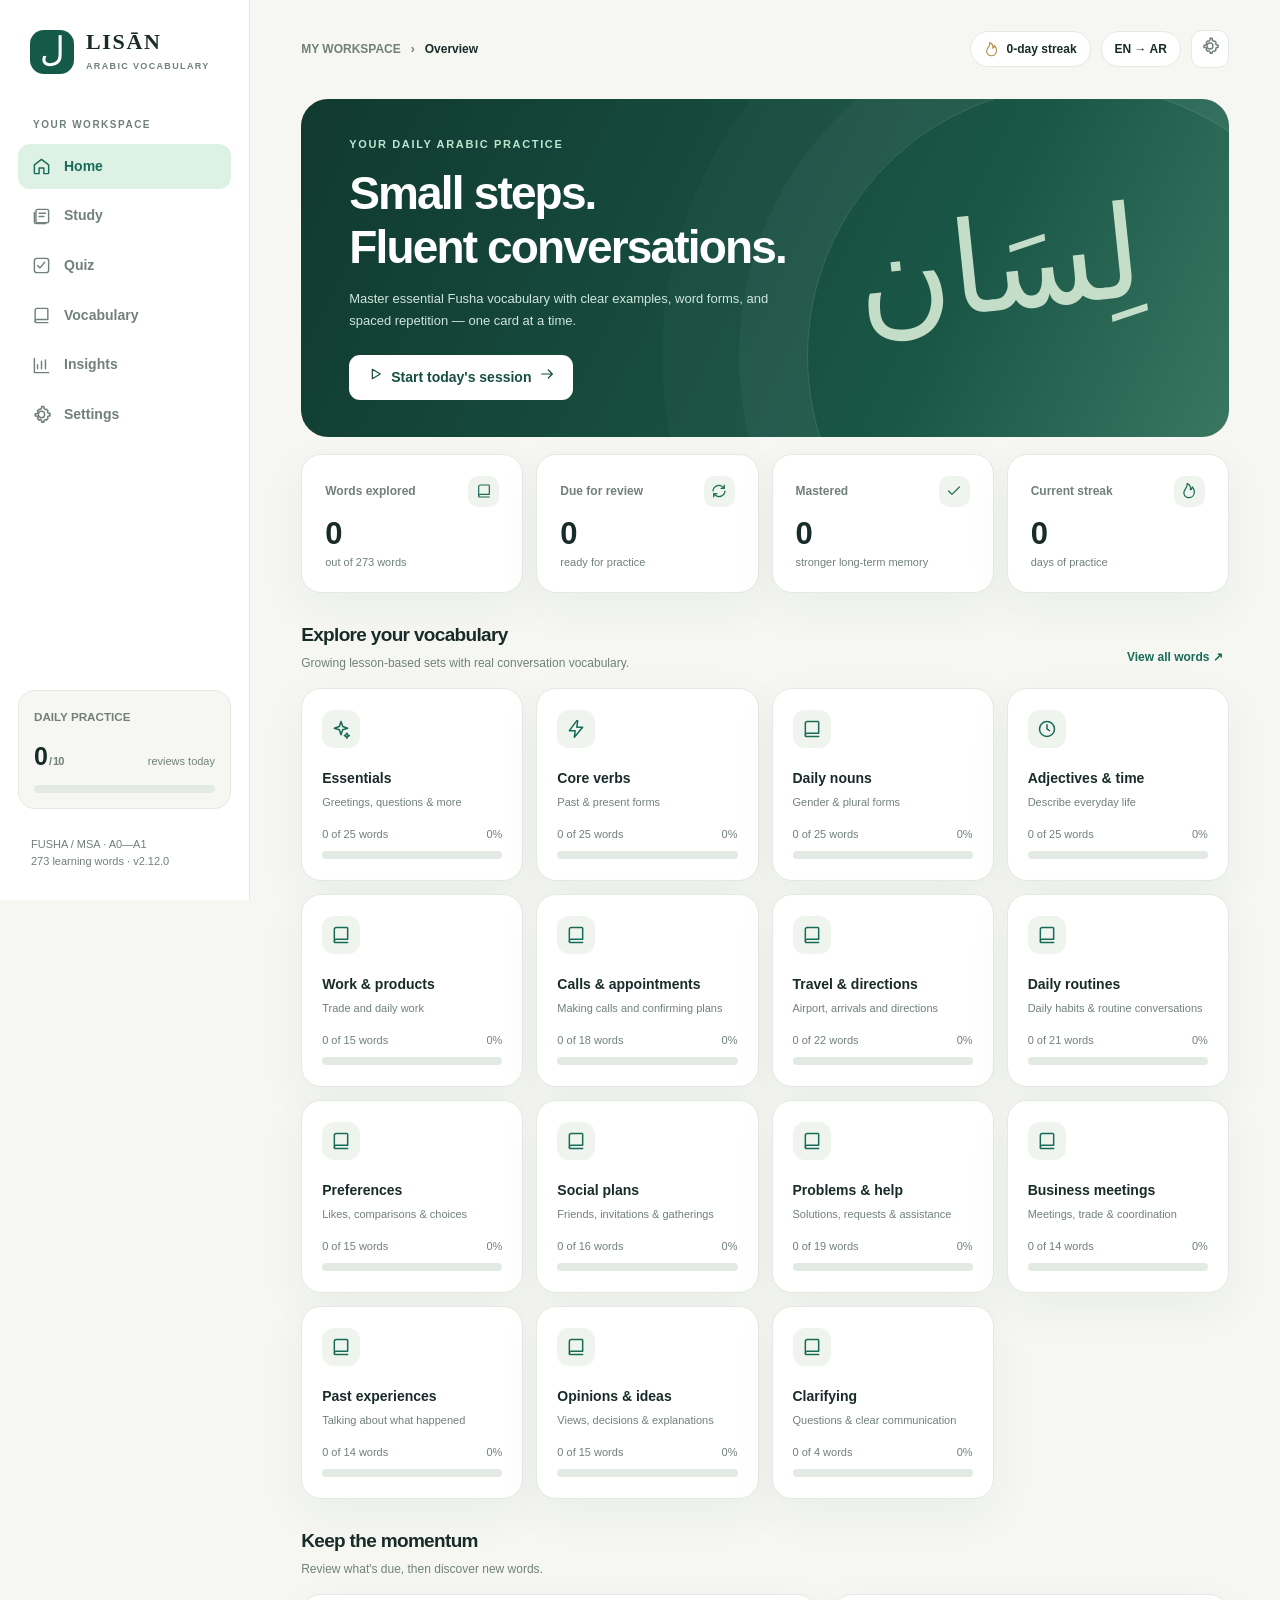
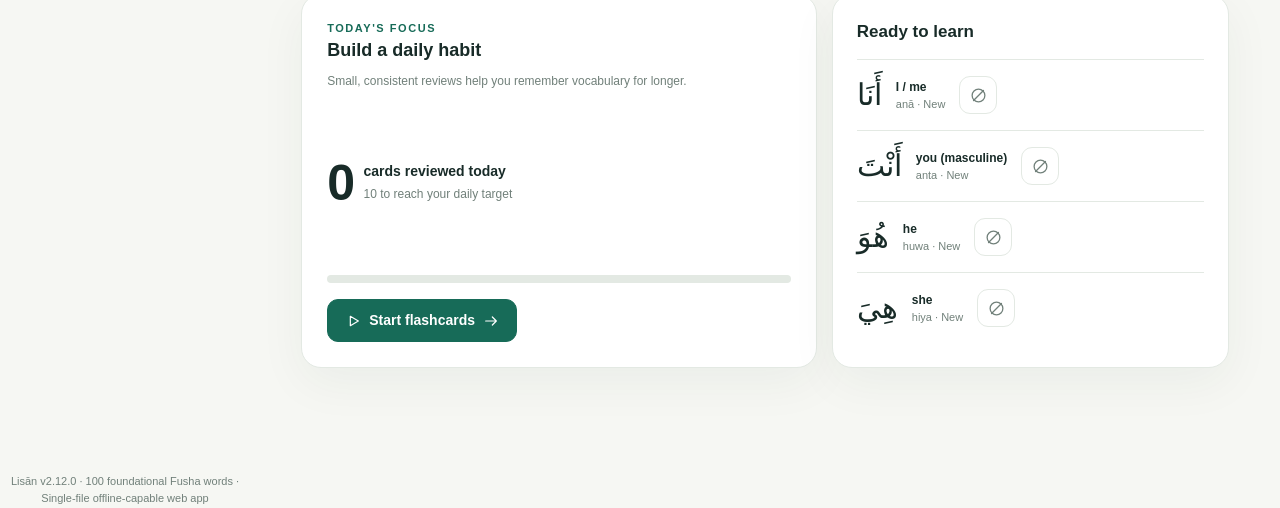
==== commit ea88a832: "LISĀN v2.12.0: integrate Firebase sign-in, first-time cloud migration and device sync controls" ====
--- a/index.html
+++ b/index.html
@@ -193,11 +193,24 @@
 .dual-progress>div{display:flex;flex-direction:column;gap:5px;padding:11px 12px;border:1px solid var(--border);border-radius:12px;background:var(--surface-2);min-width:0}
 .dual-progress small{font-size:10px;color:var(--muted);line-height:1.5}
 .dual-progress strong{font-size:13px;color:var(--text)}
+
+/* v2.12: Firebase cloud sync connection UI */
+.cloud-panel{padding:22px 24px}.cloud-panel h3{margin-top:0}.cloud-panel p{font-size:12px;color:var(--muted);line-height:1.65}
+.cloud-sync-status{border:1px solid var(--border);background:var(--surface-2);padding:11px 13px;border-radius:12px;color:var(--green);font-size:12px;line-height:1.55;font-weight:750;overflow-wrap:anywhere}
+.cloud-sync-status[data-state="error"],.cloud-sync-status[data-state="offline"]{color:var(--red);background:var(--red-soft)}
+.cloud-small{display:block;font-size:11px!important;color:var(--muted);line-height:1.65;overflow-wrap:anywhere}
+.cloud-form{display:flex;flex-wrap:wrap;align-items:end;gap:10px;margin:12px 0}
+.cloud-form label{display:flex;flex-direction:column;gap:5px;flex:1 1 170px;min-width:0;font-size:11px;color:var(--muted);font-weight:750}
+.cloud-form input{min-height:43px;border:1px solid var(--border);border-radius:10px;padding:9px 11px;color:var(--text);background:var(--surface);width:100%;min-width:0}.cloud-form button{flex:0 0 auto}
+.cloud-choice{display:grid;gap:10px;margin:12px 0}
+.cloud-choice[hidden],#cloudAuthForm[hidden],#cloudSyncConnected[hidden],#cloudSyncChoice[hidden]{display:none!important}
+.cloud-choice .btn{white-space:normal;text-align:center}.cloud-actions{display:flex;flex-wrap:wrap;gap:9px;margin:12px 0}
+@media(max-width:600px){.cloud-panel{padding:16px}.cloud-form{display:grid;grid-template-columns:1fr}.cloud-form .btn{width:100%}}
 </style>
 </head>
 <body data-theme="light">
 <div class="app">
-<aside class="sidebar"><div class="logo"><span class="logo-mark">ل</span><div><div class="logo-name">LISĀN</div><div class="logo-sub">ARABIC VOCABULARY</div></div></div><div class="side-caption">YOUR WORKSPACE</div><nav class="side-nav" id="sideNav" aria-label="Main navigation"></nav><div class="sidebar-bottom"><div class="side-goal" id="sideGoal"></div><div class="side-footer">FUSHA / MSA · A0—A1<br><span id="vocabTotal">273</span> learning words · <span data-app-version>v2.11.1</span></div></div></aside>
+<aside class="sidebar"><div class="logo"><span class="logo-mark">ل</span><div><div class="logo-name">LISĀN</div><div class="logo-sub">ARABIC VOCABULARY</div></div></div><div class="side-caption">YOUR WORKSPACE</div><nav class="side-nav" id="sideNav" aria-label="Main navigation"></nav><div class="sidebar-bottom"><div class="side-goal" id="sideGoal"></div><div class="side-footer">FUSHA / MSA · A0—A1<br><span id="vocabTotal">273</span> learning words · <span data-app-version>v2.12.0</span></div></div></aside>
 <div class="main"><main class="container"><header class="topbar"><div class="crumb">MY WORKSPACE <span>›</span> <b id="breadcrumb">Overview</b></div><div class="mobile-brand"><span class="logo-mark">ل</span><div><div class="logo-name">LISĀN</div><div class="logo-sub">ARABIC VOCABULARY</div></div></div><div class="top-actions"><div class="top-chip streak" id="streakChip"></div><div class="top-chip"><span id="topLang">EN → AR</span></div><button class="icon-button" data-page="settings" title="Settings" aria-label="Settings"><span data-svg="settings"></span></button></div></header>
 <section id="page-home" class="page"><div class="hero"><div class="hero-content"><div class="hero-eyebrow">YOUR DAILY ARABIC PRACTICE</div><h1>Small steps.<br>Fluent conversations.</h1><p>Master essential Fusha vocabulary with clear examples, word forms, and spaced repetition — one card at a time.</p><button class="btn" data-action="startDaily"><span data-svg="play"></span> Start today's session <span data-svg="arrow"></span></button></div><div class="hero-ornament arabic" lang="ar">لِسَان</div></div><div class="stats-grid" id="homeStats"></div><div class="section-heading"><div><h2>Explore your vocabulary</h2><p>Growing lesson-based sets with real conversation vocabulary.</p></div><button class="text-link" data-page="words">View all words <span aria-hidden="true">↗</span></button></div><div class="pack-grid" id="homePacks"></div><div class="section-heading"><div><h2>Keep the momentum</h2><p>Review what's due, then discover new words.</p></div></div><div class="two-grid"><div class="card today-panel" id="todayPanel"></div><div class="card recent-panel" id="recentPanel"></div></div></section>
 <section id="page-study" class="page hidden" aria-label="Flashcards"><div class="study-area"><details class="filter-collapse" id="studyFilters"><summary aria-label="Study options"><span class="filter-summary-title"><span>Study options</span><small>Target, method, set, part of speech, difficulty and direction</small></span><span class="filter-summary-side"><span id="studyFilterState" class="filter-state">All words · Due + new</span><span class="filter-arrow" aria-hidden="true"></span></span></summary><div class="study-options"><label>Study set<select class="select" id="studyPack"></select></label><label>Part of speech<select class="select" id="studyPart" aria-label="Study part of speech"></select></label><label>Difficulty<select class="select" id="studyLevel" aria-label="Study difficulty"><option value="all">All levels</option><option>A1</option><option>A2</option><option>B1</option><option>B2</option><option>C1</option></select></label><label>Target<select class="select" id="studyTarget"><option value="all">All words</option><option value="star">Favorites</option><option value="school">Class additions only</option></select></label><label>Question order<select class="select" id="studyMode"><option value="daily">Due + new</option><option value="review">Due only</option><option value="sequence">In order</option></select></label><label>Direction<select class="select" id="studyDirection"><option value="meaning">Meaning → Arabic</option><option value="arabic">Arabic → Meaning</option><option value="mixed">Mixed directions</option></select></label></div></details><div id="studyContent"></div></div></section>
@@ -210,7 +223,35 @@
 <div class="word-grid" id="wordGrid"></div></section>
 <section id="page-quiz" class="page hidden" aria-label="Quick quiz"><div class="quiz-wrap"><details class="filter-collapse" id="quizFilters"><summary aria-label="Quiz options"><span class="filter-summary-title"><span>Quiz options</span><small>Target, method, set, part of speech, difficulty and direction</small></span><span class="filter-summary-side"><span id="quizFilterState" class="filter-state">All words · Due + new</span><span class="filter-arrow" aria-hidden="true"></span></span></summary><div class="toolbar quiz-config"><label style="color:var(--muted);font-size:12px;font-weight:750">Set <select class="select" id="quizPack"></select></label><label style="color:var(--muted);font-size:12px;font-weight:750">Part of speech <select class="select" id="quizPart" aria-label="Quiz part of speech"></select></label><label style="color:var(--muted);font-size:12px;font-weight:750">Difficulty <select class="select" id="quizLevel" aria-label="Quiz difficulty"><option value="all">All levels</option><option>A1</option><option>A2</option><option>B1</option><option>B2</option><option>C1</option></select></label><label style="color:var(--muted);font-size:12px;font-weight:750">Target <select class="select" id="quizTarget"><option value="all">All words</option><option value="star">Favorites</option><option value="school">Class additions only</option></select></label><label style="color:var(--muted);font-size:12px;font-weight:750">Question order <select class="select" id="quizMode"><option value="daily">Due + new</option><option value="review">Due only</option><option value="sequence">In order</option></select></label><label style="color:var(--muted);font-size:12px;font-weight:750">Direction <select class="select" id="quizDirection"><option value="mixed">Mixed</option><option value="meaning">Meaning → Arabic</option><option value="arabic">Arabic → Meaning</option></select></label><button class="btn" data-action="restartQuiz"><span data-svg="refresh"></span> New quiz</button></div></details><div id="quizContent"></div></div></section>
 <section id="page-insights" class="page hidden"><div class="kicker">LEARNING ANALYTICS</div><h1 class="page-title">Your progress</h1><p class="subtitle">A clear view of what you've covered and what's coming next.</p><div class="stats-grid" id="insightStats"></div><div class="section-heading"><div><h2>Quiz progress · tracked separately</h2></div></div><div class="stats-grid" id="quizStats"></div><div class="section-heading"><div><h2>Learning overview</h2></div></div><div class="insights-grid"><div class="card insight-card"><h3>Upcoming reviews · 7 days</h3><p>Words scheduled for review on each date (excludes new words).</p><div class="bar-chart" id="dueChart"></div></div><div class="card insight-card"><h3>Progress by set</h3><p>Words you've seen at least once.</p><div class="breakdown" id="setBreakdown"></div></div><div class="card insight-card"><h3>Last 7 days of practice</h3><p>Answers reviewed per day.</p><div class="bar-chart" id="practiceChart"></div></div><div class="card insight-card" id="insightsGuide"></div></div></section>
-<section id="page-settings" class="page hidden"><div class="kicker">PERSONALIZE YOUR STUDY</div><h1 class="page-title">Settings & backup</h1><p class="subtitle">Make Lisān fit your daily routine and protect your progress.</p><div class="settings-grid"><div class="card settings-panel"><h3>Learning preferences</h3><div class="setting-row"><div><strong>Meaning language</strong><small>English is recommended for English → Arabic practice.</small></div><select class="select" id="settingLang"><option value="en">English</option><option value="jp">日本語</option></select></div><div class="setting-row"><div><strong>Daily new word target</strong><small>Maximum new words introduced per session.</small></div><select class="select" id="settingDaily"><option value="5">5 words</option><option value="10">10 words</option><option value="15">15 words</option><option value="20">20 words</option><option value="25">25 words</option><option value="50">50 words</option></select></div><div class="setting-row"><div><strong>Automatic answer pronunciation</strong><small>Read the Arabic word when revealing a flashcard or selecting a quiz answer.</small></div><select class="select" id="settingAutoRead"><option value="on">On · recommended</option><option value="off">Off</option></select></div><div class="setting-row"><div><strong>Arabic pronunciation style</strong><small>Natural: pause without final short vowels. Word details retain full grammatical endings.</small></div><select class="select" id="settingPronunciation"><option value="natural">Natural pauses · recommended</option><option value="full">Full endings · grammar reference</option></select></div><div class="setting-row"><div><strong>Arabic text size</strong><small>Only Arabic script is enlarged.</small></div><select class="select" id="settingArabic"><option value="1">Large · 100%</option><option value="1.15">Extra large · 115%</option><option value="1.3">Maximum · 130%</option></select></div><div class="setting-row"><div><strong>Appearance</strong><small>Choose a comfortable color theme.</small></div><select class="select" id="settingTheme"><option value="light">Light</option><option value="dark">Dark</option></select></div></div><div class="card settings-panel" id="srsPanel"><h3>Spaced repetition / forgetting curve</h3>
+<section id="page-settings" class="page hidden"><div class="kicker">PERSONALIZE YOUR STUDY</div><h1 class="page-title">Settings & backup</h1><p class="subtitle">Make Lisān fit your daily routine and protect your progress.</p><div class="settings-grid">
+<div class="card settings-panel cloud-panel" id="cloudPanel" style="grid-column:1/-1">
+<h3>Cloud sync · iPhone / iPad / PC</h3>
+<p>Use the same email and password on each device. Existing learning data stays on your device until you choose the first migration. Export a backup on your iPhone before starting.</p>
+<div class="cloud-sync-status" id="cloudSyncStatus" role="status" aria-live="polite">Not connected. Your learning data stays on this device.</div>
+<div id="cloudSyncIntro" class="cloud-small">Project: arabic-words-9b6ac</div>
+<form id="cloudAuthForm" class="cloud-form">
+<label>Email <input type="email" id="cloudEmail" autocomplete="username" placeholder="your@email.com" required></label>
+<label>Password <input type="password" id="cloudPassword" autocomplete="current-password" placeholder="Firebase password" required></label>
+<button class="btn primary" type="submit">Sign in</button>
+</form>
+<div class="cloud-small">First, create your account in Firebase Console → Authentication → Users → Add user. This is separate from your Google account for Firebase Console.</div>
+<div id="cloudSyncChoice" class="cloud-choice" hidden>
+<p id="cloudSyncChoiceHelp">Select the source of your learning history. A local safety copy is saved before migration.</p>
+<button type="button" class="btn primary" id="cloudUpload" hidden>Upload THIS device's study data as the first cloud copy</button>
+<button type="button" class="btn primary" id="cloudDownload" hidden>Use EXISTING cloud data on this device (back up local first)</button>
+</div>
+<div id="cloudSyncConnected" class="cloud-choice" hidden>
+<strong>✓ Automatic sync enabled</strong>
+<p class="cloud-small">Flashcards, quizzes, review dates, favorites and settings sync after changes. Offline edits stay on your device; pending changes retry after reconnection.</p>
+<button type="button" class="btn" id="cloudSyncNow">Sync pending changes now</button>
+<span id="cloudSyncPending" class="cloud-small"></span>
+</div>
+<div class="cloud-actions">
+<button type="button" class="btn" id="cloudRetry">Reconnect / check Firebase</button>
+<button type="button" class="btn ghost" id="cloudSignOut" hidden>Sign out (keep local data)</button>
+</div>
+<p class="cloud-small">Cloud access requires Firebase Email/Password authentication and Firestore security rules. This app never saves your login password in study data.</p>
+</div><div class="card settings-panel"><h3>Learning preferences</h3><div class="setting-row"><div><strong>Meaning language</strong><small>English is recommended for English → Arabic practice.</small></div><select class="select" id="settingLang"><option value="en">English</option><option value="jp">日本語</option></select></div><div class="setting-row"><div><strong>Daily new word target</strong><small>Maximum new words introduced per session.</small></div><select class="select" id="settingDaily"><option value="5">5 words</option><option value="10">10 words</option><option value="15">15 words</option><option value="20">20 words</option><option value="25">25 words</option><option value="50">50 words</option></select></div><div class="setting-row"><div><strong>Automatic answer pronunciation</strong><small>Read the Arabic word when revealing a flashcard or selecting a quiz answer.</small></div><select class="select" id="settingAutoRead"><option value="on">On · recommended</option><option value="off">Off</option></select></div><div class="setting-row"><div><strong>Arabic pronunciation style</strong><small>Natural: pause without final short vowels. Word details retain full grammatical endings.</small></div><select class="select" id="settingPronunciation"><option value="natural">Natural pauses · recommended</option><option value="full">Full endings · grammar reference</option></select></div><div class="setting-row"><div><strong>Arabic text size</strong><small>Only Arabic script is enlarged.</small></div><select class="select" id="settingArabic"><option value="1">Large · 100%</option><option value="1.15">Extra large · 115%</option><option value="1.3">Maximum · 130%</option></select></div><div class="setting-row"><div><strong>Appearance</strong><small>Choose a comfortable color theme.</small></div><select class="select" id="settingTheme"><option value="light">Light</option><option value="dark">Dark</option></select></div></div><div class="card settings-panel" id="srsPanel"><h3>Spaced repetition / forgetting curve</h3>
 <p>Customize how quickly words return. Changes apply to future answers, not reviews already scheduled.</p>
 <div class="setting-row"><div><strong>Review schedule</strong><small>Choose a preset, or customize below.</small></div><select class="select" id="settingCurve"><option value="standard">Balanced</option><option value="intensive">Intensive · more often</option><option value="relaxed">Relaxed · less often</option><option value="custom">Custom</option></select></div>
 <div class="srs-settings">
@@ -227,7 +268,7 @@
 <div class="overlay hidden" id="wordOverlay" role="presentation"><div class="modal" id="wordModal" role="dialog" aria-modal="true" aria-label="Word details"></div></div>
 <div class="toast hidden" id="toast" role="status" aria-live="polite"></div>
 <script>
-const APP_VERSION="2.11.1";
+const APP_VERSION="2.12.0";
 const showVersion=()=>document.querySelectorAll("[data-app-version]").forEach(el=>el.textContent="v"+APP_VERSION);
 showVersion();
 const WORDS=[{"id":1,"ar":"أَنَا","reading":"anā","jp":"私","kind":"pron","phase":1,"example":"أَنَا مِنَ الْيَابَانِ.","exampleReading":"Anā mina l-Yābān.","exampleJa":"私は日本出身です。","note":"性別に関係なく使えます。","en":"I / me","exampleEn":"I am from Japan.","level":"A1","forms":{}},{"id":2,"ar":"أَنْتَ","reading":"anta","jp":"あなた（男性）","kind":"pron","phase":1,"example":"أَنْتَ طَالِبٌ؟","exampleReading":"Anta ṭālib?","exampleJa":"あなたは学生ですか？","note":"女性相手は أَنْتِ（anti）。","forms":{"variant":"أَنْتِ"},"en":"you (masculine)","exampleEn":"Are you a student? (to a man)","level":"A1"},{"id":3,"ar":"هُوَ","reading":"huwa","jp":"彼","kind":"pron","phase":1,"example":"هُوَ فِي الْمَكْتَبِ.","exampleReading":"Huwa fī l-maktab.","exampleJa":"彼はオフィスにいます。","note":"英語の he。","en":"he","exampleEn":"He is in the office.","level":"A1","forms":{}},{"id":4,"ar":"هِيَ","reading":"hiya","jp":"彼女","kind":"pron","phase":1,"example":"هِيَ طَبِيبَةٌ.","exampleReading":"Hiya ṭabība.","exampleJa":"彼女は医師です。","note":"英語の she。","en":"she","exampleEn":"She is a doctor.","level":"A1","forms":{}},{"id":5,"ar":"نَحْنُ","reading":"naḥnu","jp":"私たち","kind":"pron","phase":1,"example":"نَحْنُ نَسْكُنُ فِي دُبَيَّ.","exampleReading":"Naḥnu naskunu fī Dubayy.","exampleJa":"私たちはドバイに住んでいます。","note":"現在形は نـ が基本。","en":"we / us","exampleEn":"We live in Dubai.","level":"A1","forms":{}},{"id":6,"ar":"هَذَا","reading":"hādhā","jp":"これ・この（男性名詞）","kind":"demo","phase":1,"example":"هَذَا كِتَابٌ.","exampleReading":"Hādhā kitāb.","exampleJa":"これは本です。","note":"女性名詞では هَذِهِ（hādhihi）。","forms":{"variant":"هَذِهِ"},"en":"this (masculine)","exampleEn":"This is a book.","level":"A1"},{"id":7,"ar":"نَعَمْ","reading":"naʿam","jp":"はい","kind":"func","phase":1,"example":"نَعَمْ، أَنَا جَاهِزٌ.","exampleReading":"Naʿam, anā jāhiz.","exampleJa":"はい、準備できています。","note":"会話では「アィワ」など方言の返事も一般的。","en":"yes","exampleEn":"Yes, I am ready.","level":"A1","forms":{}},{"id":8,"ar":"لَا","reading":"lā","jp":"いいえ・～ではない","kind":"func","phase":1,"example":"لَا، شُكْرًا.","exampleReading":"Lā, shukran.","exampleJa":"いいえ、結構です。","note":"動詞の現在形を否定する場合にも使います。","en":"no / not","exampleEn":"No, thank you.","level":"A1","forms":{}},{"id":9,"ar":"مَنْ","reading":"man","jp":"誰","kind":"question","phase":1,"example":"مَنْ هَذَا؟","exampleReading":"Man hādhā?","exampleJa":"これは誰ですか？","note":"人を尋ねる疑問詞。","en":"who","exampleEn":"Who is this?","level":"A1","forms":{}},{"id":10,"ar":"مَا","reading":"mā","jp":"何","kind":"question","phase":1,"example":"مَا هَذَا؟","exampleReading":"Mā hādhā?","exampleJa":"これは何ですか？","note":"مَاذَا（mādhā）も「何」。","en":"what","exampleEn":"What is this?","level":"A1","forms":{}},{"id":11,"ar":"أَيْنَ","reading":"ayna","jp":"どこ","kind":"question","phase":1,"example":"أَيْنَ الْمَطْعَمُ؟","exampleReading":"Ayna l-maṭʿam?","exampleJa":"レストランはどこですか？","note":"場所を尋ねる基本形。","en":"where","exampleEn":"Where is the restaurant?","level":"A1","forms":{}},{"id":12,"ar":"كَيْفَ","reading":"kayfa","jp":"どのように・どう","kind":"question","phase":1,"example":"كَيْفَ حَالُكَ؟","exampleReading":"Kayfa ḥāluka?","exampleJa":"お元気ですか？（男性へ）","note":"女性へは حَالُكِ。","en":"how","exampleEn":"How are you? (to a man)","level":"A1","forms":{}},{"id":13,"ar":"هَلْ","reading":"hal","jp":"～ですか？（Yes/No）","kind":"func","phase":1,"example":"هَلْ هَذَا صَحِيحٌ؟","exampleReading":"Hal hādhā ṣaḥīḥ?","exampleJa":"これは正しいですか？","note":"文頭に置くとYes/No疑問文になります。","en":"yes/no question marker","exampleEn":"Is this correct?","level":"A1","forms":{}},{"id":14,"ar":"وَ","reading":"wa","jp":"そして・～と","kind":"func","phase":1,"example":"قَهْوَةٌ وَمَاءٌ، مِنْ فَضْلِكَ.","exampleReading":"Qahwa wa-māʾ, min faḍlik.","exampleJa":"コーヒーと水をお願いします。","note":"文字に直接つながります。","en":"and / with","exampleEn":"Coffee and water, please.","level":"A1","forms":{}},{"id":15,"ar":"فِي","reading":"fī","jp":"～の中に・～で","kind":"prep","phase":1,"example":"أَنَا فِي الْفُنْدُقِ.","exampleReading":"Anā fī l-funduq.","exampleJa":"私はホテルにいます。","note":"後ろの名詞は属格になります。","en":"in / at","exampleEn":"I am at the hotel.","level":"A1","forms":{}},{"id":16,"ar":"مِنْ","reading":"min","jp":"～から","kind":"prep","phase":1,"example":"أَنَا مِنَ الْيَابَانِ.","exampleReading":"Anā mina l-Yābān.","exampleJa":"私は日本から来ました。","note":"出身を答える時にも必須。","en":"from","exampleEn":"I am from Japan.","level":"A1","forms":{}},{"id":17,"ar":"إِلَى","reading":"ilā","jp":"～へ","kind":"prep","phase":1,"example":"أَذْهَبُ إِلَى الْعَمَلِ.","exampleReading":"Adhhabu ilā l-ʿamal.","exampleJa":"仕事に行きます。","note":"方向・行き先を示します。","en":"to / toward","exampleEn":"I go to work.","level":"A1","forms":{}},{"id":18,"ar":"مَعَ","reading":"maʿa","jp":"～と一緒に","kind":"prep","phase":1,"example":"أَنَا مَعَ صَدِيقِي.","exampleReading":"Anā maʿa ṣadīqī.","exampleJa":"私は友人と一緒です。","note":"後ろの名詞は属格。","en":"with / together with","exampleEn":"I am with my friend.","level":"A1","forms":{}},{"id":19,"ar":"عِنْدَ","reading":"ʿinda","jp":"～のところに・～を持っている","kind":"prep","phase":1,"example":"عِنْدِي سُؤَالٌ.","exampleReading":"ʿIndī suʾāl.","exampleJa":"質問があります。","note":"عِنْدِي = 私にはある。","en":"at / have","exampleEn":"I have a question.","level":"A1","forms":{}},{"id":20,"ar":"هُنَا","reading":"hunā","jp":"ここ","kind":"adv","phase":1,"example":"أَنَا هُنَا.","exampleReading":"Anā hunā.","exampleJa":"私はここにいます。","note":"方向を指す時にも使用。","en":"here","exampleEn":"I am here.","level":"A1","forms":{}},{"id":21,"ar":"هُنَاكَ","reading":"hunāka","jp":"そこ・あそこ","kind":"adv","phase":1,"example":"الْمَطْعَمُ هُنَاكَ.","exampleReading":"Al-maṭʿam hunāka.","exampleJa":"レストランはあそこです。","note":"フスハーの基本的な言い方。","en":"there","exampleEn":"The restaurant is over there.","level":"A1","forms":{}},{"id":22,"ar":"مَرْحَبًا","reading":"marḥaban","jp":"こんにちは・ようこそ","kind":"phrase","phase":1,"example":"مَرْحَبًا! كَيْفَ حَالُكَ؟","exampleReading":"Marḥaban! Kayfa ḥāluka?","exampleJa":"こんにちは！お元気ですか？","note":"日常会話で非常によく使います。","en":"hello / welcome","exampleEn":"Hello! How are you?","level":"A1","forms":{}},{"id":23,"ar":"شُكْرًا","reading":"shukran","jp":"ありがとう","kind":"phrase","phase":1,"example":"شُكْرًا جَزِيلًا.","exampleReading":"Shukran jazīlan.","exampleJa":"本当にありがとうございます。","note":"湾岸でもそのまま使えます。","en":"thank you","exampleEn":"Thank you very much.","level":"A1","forms":{}},{"id":24,"ar":"مِنْ فَضْلِكَ","reading":"min faḍlika","jp":"お願いします（男性へ）","kind":"phrase","phase":1,"example":"مَاءٌ، مِنْ فَضْلِكَ.","exampleReading":"Māʾ, min faḍlika.","exampleJa":"お水をお願いします。","note":"女性へは min faḍliki。","forms":{"variant":"مِنْ فَضْلِكِ"},"en":"please (to a man)","exampleEn":"Water, please.","level":"A1"},{"id":25,"ar":"عَفْوًا","reading":"ʿafwan","jp":"どういたしまして・すみません","kind":"phrase","phase":1,"example":"عَفْوًا، أَيْنَ الْمَطَارُ؟","exampleReading":"ʿAfwan, ayna l-maṭār?","exampleJa":"すみません、空港はどこですか？","note":"声をかける時・お礼への返答にも。","en":"you are welcome / excuse me","exampleEn":"Excuse me, where is the airport?","level":"A1","forms":{}},{"id":26,"ar":"ذَهَبَ","reading":"dhahaba","jp":"行く","kind":"verb","phase":2,"example":"أَذْهَبُ إِلَى الْمَكْتَبِ صَبَاحًا.","exampleReading":"Adhhabu ilā l-maktab ṣabāḥan.","exampleJa":"私は朝オフィスに行きます。","note":"完了形は「彼は行った」。未完了形は「彼は行く」。","forms":{"past":"ذَهَبَ","present":"يَذْهَبُ"},"en":"to go","exampleEn":"I go to the office in the morning.","level":"A1"},{"id":27,"ar":"جَاءَ","reading":"jāʾa","jp":"来る","kind":"verb","phase":2,"example":"مَتَى تَجِيءُ؟","exampleReading":"Matā tajīʾu?","exampleJa":"いつ来ますか？（男性へ）","note":"جَاءَ の未完了形は يَجِيءُ。 أَتَى / يَأْتِي は別の「来る」。","forms":{"past":"جَاءَ","present":"يَجِيءُ"},"en":"to come","exampleEn":"When are you coming? (to a man)","level":"A1"},{"id":28,"ar":"أَرَادَ","reading":"arāda","jp":"欲しい・望む","kind":"verb","phase":2,"example":"أُرِيدُ قَهْوَةً.","exampleReading":"Urīdu qahwatan.","exampleJa":"コーヒーが欲しいです。","note":"とてもよく使う「～したい」。","forms":{"past":"أَرَادَ","present":"يُرِيدُ"},"en":"to want","exampleEn":"I want coffee.","level":"A1"},{"id":29,"ar":"أَحَبَّ","reading":"aḥabba","jp":"好き・愛する","kind":"verb","phase":2,"example":"أُحِبُّ الْقَهْوَةَ.","exampleReading":"Uḥibbu l-qahwa.","exampleJa":"私はコーヒーが好きです。","note":"シャッダによって b を重ねます。","forms":{"past":"أَحَبَّ","present":"يُحِبُّ"},"en":"to like / love","exampleEn":"I like coffee.","level":"A1","classAdded":true},{"id":30,"ar":"عَرَفَ","reading":"ʿarafa","jp":"知る・知っている","kind":"verb","phase":2,"example":"لَا أَعْرِفُ هَذَا الْمَكَانَ.","exampleReading":"Lā aʿrifu hādhā l-makān.","exampleJa":"私はこの場所を知りません。","note":"人・場所・事実を知る時に使います。","forms":{"past":"عَرَفَ","present":"يَعْرِفُ"},"en":"to know","exampleEn":"I do not know this place.","level":"A1"},{"id":31,"ar":"فَهِمَ","reading":"fahima","jp":"理解する","kind":"verb","phase":2,"example":"أَفْهَمُ قَلِيلًا مِنَ الْعَرَبِيَّةِ.","exampleReading":"Afhamu qalīlan mina l-ʿarabiyya.","exampleJa":"アラビア語は少し分かります。","note":"لَا أَفْهَمُ = 分かりません。","forms":{"past":"فَهِمَ","present":"يَفْهَمُ"},"en":"to understand","exampleEn":"I understand a little Arabic.","level":"A1"},{"id":32,"ar":"تَكَلَّمَ","reading":"takallama","jp":"話す","kind":"verb","phase":2,"example":"أَتَكَلَّمُ الْإِنْجِلِيزِيَّةَ.","exampleReading":"Atakallamu l-injilīziyya.","exampleJa":"私は英語を話します。","note":"会話では別の動詞を使う地域もあります。","forms":{"past":"تَكَلَّمَ","present":"يَتَكَلَّمُ"},"en":"to speak","exampleEn":"I speak English.","level":"A1","classAdded":true},{"id":33,"ar":"قَالَ","reading":"qāla","jp":"言う","kind":"verb","phase":2,"example":"مَاذَا قُلْتَ؟","exampleReading":"Mādhā qulta?","exampleJa":"何と言いましたか？（男性へ）","note":"完了形で أنتَ は قُلْتَ。","forms":{"past":"قَالَ","present":"يَقُولُ"},"en":"to say","exampleEn":"What did you say? (to a man)","level":"A1"},{"id":34,"ar":"سَأَلَ","reading":"saʾala","jp":"質問する","kind":"verb","phase":2,"example":"أَسْأَلُ الْمُدَرِّسَ.","exampleReading":"Asʾalu l-mudarris.","exampleJa":"私は先生に質問します。","note":"ハムザの位置と形に注意。","forms":{"past":"سَأَلَ","present":"يَسْأَلُ"},"en":"to ask","exampleEn":"I ask the teacher a question.","level":"A1"},{"id":35,"ar":"أَكَلَ","reading":"akala","jp":"食べる","kind":"verb","phase":2,"example":"آكُلُ الطَّعَامَ.","exampleReading":"Ākulu ṭ-ṭaʿām.","exampleJa":"私は食事を食べます。","note":"私は食べる＝آكُلُ（ākulu）。","forms":{"past":"أَكَلَ","present":"يَأْكُلُ"},"en":"to eat","exampleEn":"I eat a meal.","level":"A1"},{"id":36,"ar":"شَرِبَ","reading":"shariba","jp":"飲む","kind":"verb","phase":2,"example":"أَشْرَبُ الْمَاءَ.","exampleReading":"Ashrabu l-māʾ.","exampleJa":"私は水を飲みます。","note":"レストランで頻出。","forms":{"past":"شَرِبَ","present":"يَشْرَبُ"},"en":"to drink","exampleEn":"I drink water.","level":"A1"},{"id":37,"ar":"أَخَذَ","reading":"akhadha","jp":"取る・受け取る","kind":"verb","phase":2,"example":"آخُذُ هَذَا، مِنْ فَضْلِكَ.","exampleReading":"Ākhudhu hādhā, min faḍlika.","exampleJa":"これをください。","note":"私は取る＝آخُذُ。","forms":{"past":"أَخَذَ","present":"يَأْخُذُ"},"en":"to take / receive","exampleEn":"Give me this, please.","level":"A1"},{"id":38,"ar":"أَعْطَى","reading":"aʿṭā","jp":"与える・渡す","kind":"verb","phase":2,"example":"أَعْطِنِي الْقَائِمَةَ، مِنْ فَضْلِكَ.","exampleReading":"Aʿṭinī l-qāʾima, min faḍlika.","exampleJa":"メニューをください。","note":"أَعْطِنِي は命令形「私にください」。","forms":{"past":"أَعْطَى","present":"يُعْطِي"},"en":"to give","exampleEn":"Give me the menu, please.","level":"A1"},{"id":39,"ar":"اِشْتَرَى","reading":"ishtarā","jp":"買う","kind":"verb","phase":2,"example":"أَشْتَرِي هَذَا الْكِتَابَ.","exampleReading":"Ashtarī hādhā l-kitāb.","exampleJa":"私はこの本を買います。","note":"語末が弱い動詞。","forms":{"past":"اِشْتَرَى","present":"يَشْتَرِي"},"en":"to buy","exampleEn":"I buy this book.","level":"A2"},{"id":40,"ar":"دَفَعَ","reading":"dafaʿa","jp":"支払う","kind":"verb","phase":2,"example":"أَدْفَعُ بِالْبِطَاقَةِ.","exampleReading":"Adfaʿu bil-biṭāqa.","exampleJa":"カードで支払います。","note":"بِـ は「～で」。","forms":{"past":"دَفَعَ","present":"يَدْفَعُ"},"en":"to pay","exampleEn":"I pay by card.","level":"A1"},{"id":41,"ar":"عَمِلَ","reading":"ʿamila","jp":"働く","kind":"verb","phase":2,"example":"أَعْمَلُ فِي شَرِكَةٍ يَابَانِيَّةٍ.","exampleReading":"Aʿmalu fī sharika yābāniyya.","exampleJa":"日本の会社で働いています。","note":"仕事の自己紹介に便利。","forms":{"past":"عَمِلَ","present":"يَعْمَلُ"},"en":"to work","exampleEn":"I work for a Japanese company.","level":"A1"},{"id":42,"ar":"دَرَسَ","reading":"darasa","jp":"勉強する","kind":"verb","phase":2,"example":"أَدْرُسُ الْعَرَبِيَّةَ.","exampleReading":"Adrusu l-ʿarabiyya.","exampleJa":"アラビア語を勉強しています。","note":"دَرَّسَ は「教える」。","forms":{"past":"دَرَسَ","present":"يَدْرُسُ"},"en":"to study","exampleEn":"I study Arabic.","level":"A1"},{"id":43,"ar":"قَرَأَ","reading":"qaraʾa","jp":"読む","kind":"verb","phase":2,"example":"أَقْرَأُ كِتَابًا.","exampleReading":"Aqraʾu kitāban.","exampleJa":"私は本を読みます。","note":"語末のハムザに注意。","forms":{"past":"قَرَأَ","present":"يَقْرَأُ"},"en":"to read","exampleEn":"I read a book.","level":"A1"},{"id":44,"ar":"كَتَبَ","reading":"kataba","jp":"書く","kind":"verb","phase":2,"example":"أَكْتُبُ رِسَالَةً.","exampleReading":"Aktubu risālatan.","exampleJa":"私はメッセージを書きます。","note":"未完了形の基本パターン。","forms":{"past":"كَتَبَ","present":"يَكْتُبُ"},"en":"to write","exampleEn":"I write a message.","level":"A1"},{"id":45,"ar":"فَتَحَ","reading":"fataḥa","jp":"開ける","kind":"verb","phase":2,"example":"أَفْتَحُ الْبَابَ.","exampleReading":"Aftaḥu l-bāb.","exampleJa":"私はドアを開けます。","note":"閉める＝أَغْلَقَ。","forms":{"past":"فَتَحَ","present":"يَفْتَحُ"},"en":"to open","exampleEn":"I open the door.","level":"A1"},{"id":46,"ar":"أَغْلَقَ","reading":"aghlaqa","jp":"閉める","kind":"verb","phase":2,"example":"أُغْلِقُ الْبَابَ.","exampleReading":"Ughliqu l-bāb.","exampleJa":"私はドアを閉めます。","note":"第4形の動詞。接頭辞の母音が u。","forms":{"past":"أَغْلَقَ","present":"يُغْلِقُ"},"en":"to close","exampleEn":"I close the door.","level":"A1"},{"id":47,"ar":"جَلَسَ","reading":"jalasa","jp":"座る","kind":"verb","phase":2,"example":"أَجْلِسُ هُنَا.","exampleReading":"Ajlisu hunā.","exampleJa":"私はここに座ります。","note":"اِجْلِسْ は命令形「座って」。","forms":{"past":"جَلَسَ","present":"يَجْلِسُ"},"en":"to sit","exampleEn":"I sit here.","level":"A1","classAdded":true},{"id":48,"ar":"سَكَنَ","reading":"sakana","jp":"住む","kind":"verb","phase":2,"example":"أَسْكُنُ فِي دُبَيَّ.","exampleReading":"Askunu fī Dubayy.","exampleJa":"私はドバイに住んでいます。","note":"住まい・居住地の表現。","forms":{"past":"سَكَنَ","present":"يَسْكُنُ"},"en":"to live","exampleEn":"I live in Dubai.","level":"A1"},{"id":49,"ar":"اِنْتَظَرَ","reading":"intaẓara","jp":"待つ","kind":"verb","phase":2,"example":"أَنْتَظِرُ صَدِيقِي.","exampleReading":"Antaẓiru ṣadīqī.","exampleJa":"友人を待っています。","note":"少し待ってください＝اِنْتَظِرْ قَلِيلًا。","forms":{"past":"اِنْتَظَرَ","present":"يَنْتَظِرُ"},"en":"to wait","exampleEn":"I am waiting for my friend.","level":"A1"},{"id":50,"ar":"اِحْتَاجَ","reading":"iḥtāja","jp":"必要とする","kind":"verb","phase":2,"example":"أَحْتَاجُ إِلَى مُسَاعَدَةٍ.","exampleReading":"Aḥtāju ilā musāʿada.","exampleJa":"助けが必要です。","note":"通常 إِلَى を伴います。","forms":{"past":"اِحْتَاجَ","present":"يَحْتَاجُ"},"en":"to need","exampleEn":"I need help.","level":"A2"},{"id":51,"ar":"اِسْمٌ","reading":"ism","jp":"名前","kind":"noun","phase":3,"example":"مَا اسْمُكَ؟","exampleReading":"Mā smuka?","exampleJa":"お名前は何ですか？（男性へ）","note":"女性へは مَا اسْمُكِ؟。","forms":{"gender":"m","plural":"أَسْمَاءٌ"},"en":"name","exampleEn":"What is your name? (to a man)","level":"A1"},{"id":52,"ar":"بَيْتٌ","reading":"bayt","jp":"家","kind":"noun","phase":3,"example":"هَذَا بَيْتِي.","exampleReading":"Hādhā baytī.","exampleJa":"これは私の家です。","note":"ـِي は「私の」。","forms":{"gender":"m","plural":"بُيُوتٌ"},"en":"house / home","exampleEn":"This is my house.","level":"A1"},{"id":53,"ar":"غُرْفَةٌ","reading":"ghurfa","jp":"部屋","kind":"noun","phase":3,"example":"الْغُرْفَةُ كَبِيرَةٌ.","exampleReading":"Al-ghurfa kabīra.","exampleJa":"部屋は広いです。","note":"非人間の複数は女性単数扱いされることが多い。","forms":{"gender":"f","plural":"غُرَفٌ"},"en":"room","exampleEn":"The room is spacious.","level":"A1"},{"id":54,"ar":"مَاءٌ","reading":"māʾ","jp":"水","kind":"noun","phase":3,"example":"أُرِيدُ مَاءً، مِنْ فَضْلِكَ.","exampleReading":"Urīdu māʾan, min faḍlika.","exampleJa":"お水をお願いします。","note":"物質名詞。普段は単数で使用。","forms":{"gender":"m","plural":"مِيَاهٌ","pluralNote":"水は通常、不可算名詞。複数の水・水域を指すときに使います。"},"en":"water","exampleEn":"Water, please.","level":"A1"},{"id":55,"ar":"طَعَامٌ","reading":"ṭaʿām","jp":"食べ物・食事","kind":"noun","phase":3,"example":"هَذَا الطَّعَامُ لَذِيذٌ.","exampleReading":"Hādhā ṭ-ṭaʿām ladhīdh.","exampleJa":"この料理はおいしいです。","note":"複数は「料理・食品の種類」の意味でも使います。","forms":{"gender":"m","plural":"أَطْعِمَةٌ"},"en":"food / meal","exampleEn":"This food is delicious.","level":"A1","classAdded":true},{"id":56,"ar":"خُبْزٌ","reading":"khubz","jp":"パン","kind":"noun","phase":3,"example":"أُرِيدُ خُبْزًا.","exampleReading":"Urīdu khubzan.","exampleJa":"パンが欲しいです。","note":"一般に物質名詞として扱います。","forms":{"gender":"m","plural":null,"pluralNote":"通常は単数形で使い、一般的な複数形を暗記する必要はありません。"},"en":"bread","exampleEn":"I want bread.","level":"A1"},{"id":57,"ar":"قَهْوَةٌ","reading":"qahwa","jp":"コーヒー","kind":"noun","phase":3,"example":"أُرِيدُ قَهْوَةً سَاخِنَةً.","exampleReading":"Urīdu qahwatan sākhina.","exampleJa":"温かいコーヒーが欲しいです。","note":"コーヒー1杯を指すこともあります。","forms":{"gender":"f","plural":"قَهَوَاتٌ"},"en":"coffee","exampleEn":"I want hot coffee.","level":"A1"},{"id":58,"ar":"شَايٌ","reading":"shāy","jp":"お茶","kind":"noun","phase":3,"example":"هَلْ تُرِيدُ شَايًا؟","exampleReading":"Hal turīdu shāyan?","exampleJa":"お茶はいかがですか？（男性へ）","note":"普段は物質名詞。","forms":{"gender":"m","plural":null,"pluralNote":"通常は単数形で使い、一般的な複数形を暗記する必要はありません。"},"en":"tea","exampleEn":"Would you like tea? (to a man)","level":"A1"},{"id":59,"ar":"مَطْعَمٌ","reading":"maṭʿam","jp":"レストラン","kind":"noun","phase":3,"example":"أَيْنَ الْمَطْعَمُ؟","exampleReading":"Ayna l-maṭʿam?","exampleJa":"レストランはどこですか？","note":"不規則複数形。","forms":{"gender":"m","plural":"مَطَاعِمُ"},"en":"restaurant","exampleEn":"Where is the restaurant?","level":"A1"},{"id":60,"ar":"قَائِمَةٌ","reading":"qāʾima","jp":"リスト・メニュー","kind":"noun","phase":3,"example":"أُرِيدُ قَائِمَةَ الطَّعَامِ.","exampleReading":"Urīdu qāʾimata ṭ-ṭaʿām.","exampleJa":"メニューが欲しいです。","note":"قَائِمَةُ الطَّعَامِ ＝ 食事メニュー。","forms":{"gender":"f","plural":"قَوَائِمُ"},"en":"menu / list","exampleEn":"I want the menu.","level":"A1"},{"id":61,"ar":"حِسَابٌ","reading":"ḥisāb","jp":"会計・口座","kind":"noun","phase":3,"example":"الْحِسَابَ، مِنْ فَضْلِكَ.","exampleReading":"Al-ḥisāba, min faḍlika.","exampleJa":"お会計をお願いします。","note":"会計・請求書・銀行口座にも使用。","forms":{"gender":"m","plural":"حِسَابَاتٌ"},"en":"bill / account","exampleEn":"The bill, please.","level":"A1"},{"id":62,"ar":"سِعْرٌ","reading":"siʿr","jp":"価格","kind":"noun","phase":3,"example":"مَا سِعْرُ هَذَا؟","exampleReading":"Mā siʿru hādhā?","exampleJa":"これはいくらですか？","note":"値段を聞く時は بِكَمْ هَذَا؟ も便利。","forms":{"gender":"m","plural":"أَسْعَارٌ"},"en":"price","exampleEn":"How much is this?","level":"A1"},{"id":63,"ar":"سُوقٌ","reading":"sūq","jp":"市場","kind":"noun","phase":3,"example":"السُّوقُ قَرِيبٌ.","exampleReading":"As-sūq qarīb.","exampleJa":"市場は近いです。","note":"買い物の場所。","forms":{"gender":"m","plural":"أَسْوَاقٌ"},"en":"market","exampleEn":"The market is nearby.","level":"A1"},{"id":64,"ar":"مَتْجَرٌ","reading":"matjar","jp":"店","kind":"noun","phase":3,"example":"الْمَتْجَرُ مَفْتُوحٌ.","exampleReading":"Al-matjar maftūḥ.","exampleJa":"お店は開いています。","note":"小売店全般。","forms":{"gender":"m","plural":"مَتَاجِرُ"},"en":"shop / store","exampleEn":"The shop is open.","level":"A1"},{"id":65,"ar":"سَيَّارَةٌ","reading":"sayyāra","jp":"車","kind":"noun","phase":3,"example":"هَذِهِ سَيَّارَتِي.","exampleReading":"Hādhihi sayyāratī.","exampleJa":"これは私の車です。","note":"シャッダで y を長く発音。","forms":{"gender":"f","plural":"سَيَّارَاتٌ"},"en":"car","exampleEn":"This is my car.","level":"A2"},{"id":66,"ar":"طَرِيقٌ","reading":"ṭarīq","jp":"道・道路","kind":"noun","phase":3,"example":"هَذَا الطَّرِيقُ طَوِيلٌ.","exampleReading":"Hādhā ṭ-ṭarīq ṭawīl.","exampleJa":"この道は長いです。","note":"道を尋ねる時に便利。","forms":{"gender":"m","plural":"طُرُقٌ"},"en":"road / way","exampleEn":"This road is long.","level":"A2"},{"id":67,"ar":"فُنْدُقٌ","reading":"funduq","jp":"ホテル","kind":"noun","phase":3,"example":"الْفُنْدُقُ هُنَاكَ.","exampleReading":"Al-funduq hunāka.","exampleJa":"ホテルはあそこです。","note":"不規則複数形。","forms":{"gender":"m","plural":"فَنَادِقُ"},"en":"hotel","exampleEn":"The hotel is over there.","level":"A2"},{"id":68,"ar":"مَطَارٌ","reading":"maṭār","jp":"空港","kind":"noun","phase":3,"example":"أَذْهَبُ إِلَى الْمَطَارِ.","exampleReading":"Adhhabu ilā l-maṭār.","exampleJa":"空港に行きます。","note":"旅行で頻出。","forms":{"gender":"m","plural":"مَطَارَاتٌ"},"en":"airport","exampleEn":"I am going to the airport.","level":"A2"},{"id":69,"ar":"مَدِينَةٌ","reading":"madīna","jp":"都市・街","kind":"noun","phase":3,"example":"دُبَيُّ مَدِينَةٌ كَبِيرَةٌ.","exampleReading":"Dubayyu madīna kabīra.","exampleJa":"ドバイは大きな都市です。","note":"女性名詞。","forms":{"gender":"f","plural":"مُدُنٌ"},"en":"city","exampleEn":"Dubai is a big city.","level":"A2"},{"id":70,"ar":"شَارِعٌ","reading":"shāriʿ","jp":"通り","kind":"noun","phase":3,"example":"هَذَا الشَّارِعُ طَوِيلٌ.","exampleReading":"Hādhā sh-shāriʿ ṭawīl.","exampleJa":"この通りは長いです。","note":"道案内で頻出。","forms":{"gender":"m","plural":"شَوَارِعُ"},"en":"street","exampleEn":"This street is long.","level":"A2"},{"id":71,"ar":"رَجُلٌ","reading":"rajul","jp":"男性","kind":"noun","phase":3,"example":"هَذَا الرَّجُلُ طَبِيبٌ.","exampleReading":"Hādhā r-rajul ṭabīb.","exampleJa":"この男性は医師です。","note":"不規則複数形。","forms":{"gender":"m","plural":"رِجَالٌ"},"en":"man","exampleEn":"This man is a doctor.","level":"A2"},{"id":72,"ar":"اِمْرَأَةٌ","reading":"imraʾa","jp":"女性","kind":"noun","phase":3,"example":"هَذِهِ الْمَرْأَةُ مُدَرِّسَةٌ.","exampleReading":"Hādhihi l-marʾa mudarrisa.","exampleJa":"この女性は先生です。","note":"単数と複数で形が大きく変わります。","forms":{"gender":"f","plural":"نِسَاءٌ"},"en":"woman","exampleEn":"This woman is a teacher.","level":"A2"},{"id":73,"ar":"صَدِيقٌ","reading":"ṣadīq","jp":"友達（男性）","kind":"noun","phase":3,"example":"هَذَا صَدِيقِي.","exampleReading":"Hādhā ṣadīqī.","exampleJa":"こちらは私の友達です。","note":"女性形は ṣadīqa。","forms":{"gender":"m","plural":"أَصْدِقَاءُ","otherGender":"صَدِيقَةٌ / صَدِيقَاتٌ"},"en":"friend (male)","exampleEn":"This is my friend.","level":"A2"},{"id":74,"ar":"طَالِبٌ","reading":"ṭālib","jp":"学生（男性）","kind":"noun","phase":3,"example":"أَنَا طَالِبٌ.","exampleReading":"Anā ṭālib.","exampleJa":"私は学生です。","note":"女性形は ṭāliba。","forms":{"gender":"m","plural":"طُلَّابٌ","otherGender":"طَالِبَةٌ / طَالِبَاتٌ"},"en":"student (male)","exampleEn":"I am a student.","level":"A2"},{"id":75,"ar":"عَمَلٌ","reading":"ʿamal","jp":"仕事","kind":"noun","phase":3,"example":"عِنْدِي عَمَلٌ الْيَوْمَ.","exampleReading":"ʿIndī ʿamal al-yawm.","exampleJa":"今日は仕事があります。","note":"「ビジネス・事業」の意味もあります。","forms":{"gender":"m","plural":"أَعْمَالٌ"},"en":"work / job","exampleEn":"I have work today.","level":"A2"},{"id":76,"ar":"جَيِّدٌ","reading":"jayyid","jp":"良い","kind":"adj","phase":4,"example":"هَذَا جَيِّدٌ.","exampleReading":"Hādhā jayyid.","exampleJa":"これは良いです。","note":"女性名詞には女性形を合わせます。","forms":{},"en":"good","exampleEn":"This is good.","level":"A1"},{"id":77,"ar":"كَبِيرٌ","reading":"kabīr","jp":"大きい","kind":"adj","phase":4,"example":"هَذَا بَيْتٌ كَبِيرٌ.","exampleReading":"Hādhā bayt kabīr.","exampleJa":"これは大きい家です。","note":"部屋＝غُرْفَةٌ（女性）は كَبِيرَةٌ。","forms":{},"en":"big / large","exampleEn":"This is a big house.","level":"A1"},{"id":78,"ar":"صَغِيرٌ","reading":"ṣaghīr","jp":"小さい","kind":"adj","phase":4,"example":"هَذَا مَتْجَرٌ صَغِيرٌ.","exampleReading":"Hādhā matjar ṣaghīr.","exampleJa":"これは小さい店です。","note":"女性形は ـة。","forms":{},"en":"small","exampleEn":"This is a small shop.","level":"A1"},{"id":79,"ar":"جَدِيدٌ","reading":"jadīd","jp":"新しい","kind":"adj","phase":4,"example":"عِنْدِي سَيَّارَةٌ جَدِيدَةٌ.","exampleReading":"ʿIndī sayyāra jadīda.","exampleJa":"私には新しい車があります。","note":"形容詞は名詞の後に置く。","forms":{},"en":"new","exampleEn":"I have a new car.","level":"A1"},{"id":80,"ar":"قَدِيمٌ","reading":"qadīm","jp":"古い","kind":"adj","phase":4,"example":"هَذَا بَيْتٌ قَدِيمٌ.","exampleReading":"Hādhā bayt qadīm.","exampleJa":"これは古い家です。","note":"反対語：جَدِيدٌ。","forms":{},"en":"old","exampleEn":"This is an old house.","level":"A1"},{"id":81,"ar":"جَمِيلٌ","reading":"jamīl","jp":"美しい・きれい","kind":"adj","phase":4,"example":"هَذِهِ مَدِينَةٌ جَمِيلَةٌ.","exampleReading":"Hādhihi madīna jamīla.","exampleJa":"これは美しい街です。","note":"女性名詞には女性形。","forms":{},"en":"beautiful","exampleEn":"This is a beautiful city.","level":"A1"},{"id":82,"ar":"قَرِيبٌ","reading":"qarīb","jp":"近い","kind":"adj","phase":4,"example":"الْمَطْعَمُ قَرِيبٌ.","exampleReading":"Al-maṭʿam qarīb.","exampleJa":"レストランは近いです。","note":"反対語：بَعِيدٌ。","forms":{},"en":"near / close","exampleEn":"The restaurant is nearby.","level":"A1"},{"id":83,"ar":"بَعِيدٌ","reading":"baʿīd","jp":"遠い","kind":"adj","phase":4,"example":"الْمَطَارُ بَعِيدٌ.","exampleReading":"Al-maṭār baʿīd.","exampleJa":"空港は遠いです。","note":"距離を説明する時に便利。","forms":{},"en":"far","exampleEn":"The airport is far away.","level":"A1"},{"id":84,"ar":"سَهْلٌ","reading":"sahl","jp":"簡単な","kind":"adj","phase":4,"example":"هَذَا الدَّرْسُ سَهْلٌ.","exampleReading":"Hādhā d-dars sahl.","exampleJa":"この授業は簡単です。","note":"反対語：صَعْبٌ。","forms":{},"en":"easy","exampleEn":"This lesson is easy.","level":"A1","classAdded":true},{"id":85,"ar":"صَعْبٌ","reading":"ṣaʿb","jp":"難しい","kind":"adj","phase":4,"example":"هَذَا السُّؤَالُ صَعْبٌ.","exampleReading":"Hādhā s-suʾāl ṣaʿb.","exampleJa":"この質問は難しいです。","note":"発音 ʿ に注意。","forms":{},"en":"difficult","exampleEn":"This question is difficult.","level":"A1","classAdded":true},{"id":86,"ar":"غَالٍ","reading":"ghālin","jp":"高い（価格）","kind":"adj","phase":4,"example":"هَذَا غَالٍ جِدًّا.","exampleReading":"Hādhā ghālin jiddan.","exampleJa":"これはとても高いです。","note":"男性不定形は غَالٍ（ghālin）。","forms":{"feminine":"غَالِيَةٌ","feminineSpecial":true},"en":"expensive","exampleEn":"This is very expensive.","level":"A1"},{"id":87,"ar":"رَخِيصٌ","reading":"rakhīṣ","jp":"安い","kind":"adj","phase":4,"example":"هَذَا الْقَمِيصُ رَخِيصٌ.","exampleReading":"Hādhā l-qamīṣ rakhīṣ.","exampleJa":"このシャツは安いです。","note":"反対語：غَالٍ。","forms":{},"en":"cheap / inexpensive","exampleEn":"This shirt is cheap.","level":"A1"},{"id":88,"ar":"حَارٌّ","reading":"ḥārr","jp":"暑い・熱い","kind":"adj","phase":4,"example":"الْجَوُّ حَارٌّ الْيَوْمَ.","exampleReading":"Al-jaww ḥārr al-yawm.","exampleJa":"今日は暑いです。","note":"子音 r にシャッダ。","forms":{},"en":"hot","exampleEn":"It is hot today.","level":"A1"},{"id":89,"ar":"بَارِدٌ","reading":"bārid","jp":"冷たい・寒い","kind":"adj","phase":4,"example":"الْمَاءُ بَارِدٌ.","exampleReading":"Al-māʾ bārid.","exampleJa":"水は冷たいです。","note":"反対語：حَارٌّ。","forms":{},"en":"cold","exampleEn":"The water is cold.","level":"A1"},{"id":90,"ar":"كَثِيرٌ","reading":"kathīr","jp":"多い・たくさんの","kind":"adj","phase":4,"example":"عِنْدِي عَمَلٌ كَثِيرٌ.","exampleReading":"ʿIndī ʿamal kathīr.","exampleJa":"仕事がたくさんあります。","note":"反対語：قَلِيلٌ。","forms":{},"en":"many / much","exampleEn":"I have a lot of work.","level":"A1"},{"id":91,"ar":"قَلِيلٌ","reading":"qalīl","jp":"少ない・少し","kind":"adj","phase":4,"example":"أَتَكَلَّمُ الْعَرَبِيَّةَ قَلِيلًا.","exampleReading":"Atakallamu l-ʿarabiyya qalīlan.","exampleJa":"私はアラビア語を少し話します。","note":"قَلِيلًا は副詞的にも使います。","forms":{},"en":"few / little","exampleEn":"I speak a little Arabic.","level":"A1"},{"id":92,"ar":"الْيَوْمَ","reading":"al-yawm","jp":"今日","kind":"adv","phase":4,"example":"عِنْدِي اجْتِمَاعٌ الْيَوْمَ.","exampleReading":"ʿIndī ijtimāʿ al-yawm.","exampleJa":"今日は会議があります。","note":"文中で副詞的に用います。","en":"today","exampleEn":"I have a meeting today.","level":"A1","forms":{}},{"id":93,"ar":"غَدًا","reading":"ghadan","jp":"明日","kind":"adv","phase":4,"example":"أَرَاكَ غَدًا.","exampleReading":"Arāka ghadan.","exampleJa":"明日会いましょう。（男性へ）","note":"語末の -an を発音します。","en":"tomorrow","exampleEn":"See you tomorrow. (to a man)","level":"A2","forms":{}},{"id":94,"ar":"أَمْسِ","reading":"amsi","jp":"昨日","kind":"adv","phase":4,"example":"ذَهَبْتُ إِلَى السُّوقِ أَمْسِ.","exampleReading":"Dhahabtu ilā s-sūq amsi.","exampleJa":"昨日、市場へ行きました。","note":"この単語は一般に -i で終わります。","en":"yesterday","exampleEn":"I went to the market yesterday.","level":"A2","forms":{}},{"id":95,"ar":"الْآنَ","reading":"al-āna","jp":"今","kind":"adv","phase":4,"example":"أَنَا مَشْغُولٌ الْآنَ.","exampleReading":"Anā mashghūl al-āna.","exampleJa":"私は今忙しいです。","note":"会話では halla / alḥīn などもあります。","en":"now","exampleEn":"I am busy now.","level":"A2","forms":{}},{"id":96,"ar":"لِمَاذَا","reading":"limādhā","jp":"なぜ","kind":"question","phase":4,"example":"لِمَاذَا أَنْتَ هُنَا؟","exampleReading":"Limādhā anta hunā?","exampleJa":"なぜここにいるのですか？","note":"理由を尋ねる疑問詞。","en":"why","exampleEn":"Why are you here?","level":"A2","forms":{}},{"id":97,"ar":"مَتَى","reading":"matā","jp":"いつ","kind":"question","phase":4,"example":"مَتَى تَذْهَبُ؟","exampleReading":"Matā tadhhab?","exampleJa":"いつ行きますか？（男性へ）","note":"時間を尋ねる疑問詞。","en":"when","exampleEn":"When are you going? (to a man)","level":"A2","forms":{}},{"id":98,"ar":"كَمْ","reading":"kam","jp":"いくつ・どれくらい","kind":"question","phase":4,"example":"كَمْ عُمْرُكَ؟","exampleReading":"Kam ʿumruka?","exampleJa":"おいくつですか？（男性へ）","note":"数や量を尋ねます。","en":"how many / how much","exampleEn":"How old are you? (to a man)","level":"A2","forms":{}},{"id":99,"ar":"بِكَمْ","reading":"bikam","jp":"いくらで","kind":"question","phase":4,"example":"بِكَمْ هَذَا؟","exampleReading":"Bikam hādhā?","exampleJa":"これはいくらですか？","note":"買い物で便利。","en":"how much (price)","exampleEn":"How much is this?","level":"A2","forms":{}},{"id":100,"ar":"إِلَى اللِّقَاءِ","reading":"ilā l-liqāʾ","jp":"さようなら・また会いましょう","kind":"phrase","phase":4,"example":"شُكْرًا، إِلَى اللِّقَاءِ!","exampleReading":"Shukran, ilā l-liqāʾ!","exampleJa":"ありがとう、また会いましょう！","note":"丁寧な別れの挨拶。","en":"goodbye / see you again","exampleEn":"Thank you, see you again!","level":"A2","forms":{}},{"id":102,"ar":"بَاعَ","reading":"bāʿa","jp":"販売する","en":"sell","kind":"verb","phase":5,"example":"أَبِيعُ أَقْمِشَةً.","exampleReading":"","exampleJa":"生地を販売しています。","exampleEn":"I sell fabrics.","note":"","forms":{"past":"بَاعَ","present":"يَبِيعُ"},"level":"A2"},{"id":103,"ar":"أَرْسَلَ","reading":"arsala","jp":"送る","en":"send","kind":"verb","phase":5,"example":"أُرْسِلُ عَيِّنَةً غَدًا.","exampleReading":"","exampleJa":"明日サンプルを送ります。","exampleEn":"I send a sample tomorrow.","note":"","forms":{"past":"أَرْسَلَ","present":"يُرْسِلُ"},"level":"A2"},{"id":104,"ar":"طَلَبَ","reading":"ṭalaba","jp":"注文・依頼する","en":"order/request","kind":"verb","phase":5,"example":"أَطْلُبُ خَمْسَ عَيِّنَاتٍ.","exampleReading":"","exampleJa":"サンプルを5点注文します。","exampleEn":"I order five samples.","note":"","forms":{"past":"طَلَبَ","present":"يَطْلُبُ"},"level":"A2"},{"id":106,"ar":"شَرِكَةٌ","reading":"sharikatun","jp":"会社","en":"company","kind":"noun","phase":5,"example":"هَذِهِ شَرِكَةٌ يَابَانِيَّةٌ.","exampleReading":"","exampleJa":"これは日本の会社です。","exampleEn":"This is a Japanese company.","note":"","forms":{"plural":"شَرِكَاتٌ","gender":"f"},"level":"A1"},{"id":107,"ar":"مَكْتَبٌ","reading":"maktabun","jp":"オフィス","en":"office","kind":"noun","phase":5,"example":"مَكْتَبِي فِي دُبَيّ.","exampleReading":"","exampleJa":"私のオフィスはドバイです。","exampleEn":"My office is in Dubai.","note":"","forms":{"plural":"مَكَاتِبُ","gender":"m"},"level":"A1"},{"id":108,"ar":"عَمِيلٌ","reading":"ʿamīlun","jp":"顧客","en":"customer","kind":"noun","phase":5,"example":"هَذَا عَمِيلٌ جَدِيدٌ.","exampleReading":"","exampleJa":"これは新規のお客様です。","exampleEn":"This is a new customer.","note":"","forms":{"plural":"عُمَلَاءُ","gender":"m"},"level":"A1"},{"id":109,"ar":"مُنْتَجٌ","reading":"muntajun","jp":"製品","en":"product","kind":"noun","phase":5,"example":"هَذَا مُنْتَجٌ جَدِيدٌ.","exampleReading":"","exampleJa":"これは新製品です。","exampleEn":"This is a new product.","note":"","forms":{"plural":"مُنْتَجَاتٌ","gender":"m"},"level":"A1"},{"id":110,"ar":"قُمَاشٌ","reading":"qumāshun","jp":"生地","en":"fabric","kind":"noun","phase":5,"example":"هَذَا الْقُمَاشُ جَيِّدٌ.","exampleReading":"","exampleJa":"この生地は良いです。","exampleEn":"This fabric is good.","note":"","forms":{"plural":"أَقْمِشَةٌ","gender":"m"},"level":"A1"},{"id":111,"ar":"عَيِّنَةٌ","reading":"ʿayyinatun","jp":"サンプル","en":"sample","kind":"noun","phase":5,"example":"الْعَيِّنَةُ جَاهِزَةٌ.","exampleReading":"","exampleJa":"サンプルは準備できています。","exampleEn":"The sample is ready.","note":"","forms":{"plural":"عَيِّنَاتٌ","gender":"f"},"level":"A1"},{"id":112,"ar":"طَلَبٌ","reading":"ṭalabun","jp":"注文","en":"order/request","kind":"noun","phase":5,"example":"عِنْدَنَا طَلَبٌ جَدِيدٌ.","exampleReading":"","exampleJa":"新規注文があります。","exampleEn":"We have a new order.","note":"","forms":{"plural":"طَلَبَاتٌ","gender":"m"},"level":"A1"},{"id":113,"ar":"كَمِّيَّةٌ","reading":"kammiyyatun","jp":"数量","en":"quantity","kind":"noun","phase":5,"example":"مَا الْكَمِّيَّةُ الْمَطْلُوبَةُ؟","exampleReading":"","exampleJa":"必要数量はいくつですか？","exampleEn":"What quantity is required?","note":"","forms":{"plural":"كَمِّيَّاتٌ","gender":"f"},"level":"A1"},{"id":114,"ar":"اِجْتِمَاعٌ","reading":"ijtimāʿun","jp":"会議","en":"meeting","kind":"noun","phase":5,"example":"عِنْدِي اِجْتِمَاعٌ غَدًا.","exampleReading":"","exampleJa":"明日会議があります。","exampleEn":"I have a meeting tomorrow.","note":"","forms":{"plural":"اِجْتِمَاعَاتٌ","gender":"m"},"level":"A1"},{"id":115,"ar":"فَاتُورَةٌ","reading":"fātūratun","jp":"請求書","en":"invoice","kind":"noun","phase":5,"example":"أُرْسِلُ الْفَاتُورَةَ الْيَوْمَ.","exampleReading":"","exampleJa":"今日請求書を送ります。","exampleEn":"I send the invoice today.","note":"","forms":{"plural":"فَوَاتِيرُ","gender":"f"},"level":"A1"},{"id":116,"ar":"جَاهِزٌ","reading":"jāhizun","jp":"準備できた（男性形）","en":"ready (masculine)","kind":"adj","phase":5,"example":"الطَّلَبُ جَاهِزٌ.","exampleReading":"","exampleJa":"注文の準備ができています。","exampleEn":"The order is ready.","note":"","forms":{},"level":"A1"},{"id":117,"ar":"مُنَاسِبٌ","reading":"munāsibun","jp":"適切な（男性形）","en":"suitable (masculine)","kind":"adj","phase":5,"example":"هَذَا السِّعْرُ مُنَاسِبٌ.","exampleReading":"","exampleJa":"この価格は適切です。","exampleEn":"This price is reasonable.","note":"","forms":{},"level":"A1"},{"id":118,"ar":"اِتَّصَلَ","reading":"ittaṣala","jp":"電話する","en":"call / contact","kind":"verb","phase":6,"example":"سَأَتَّصِلُ بِكَ غَدًا.","exampleReading":"","exampleJa":"明日電話します。","exampleEn":"I will call you tomorrow.","note":"","forms":{"past":"اِتَّصَلَ","present":"يَتَّصِلُ"},"level":"A2"},{"id":120,"ar":"سَمِعَ","reading":"samiʿa","jp":"聞こえる","en":"hear","kind":"verb","phase":6,"example":"لَا أَسْمَعُكَ جَيِّدًا.","exampleReading":"","exampleJa":"よく聞こえません。","exampleEn":"I cannot hear you well.","note":"","forms":{"past":"سَمِعَ","present":"يَسْمَعُ"},"level":"A2"},{"id":122,"ar":"كَرَّرَ","reading":"karrara","jp":"繰り返す","en":"repeat","kind":"verb","phase":6,"example":"أُكَرِّرُ الرَّقْمَ.","exampleReading":"","exampleJa":"番号を繰り返します。","exampleEn":"I repeat the number.","note":"","forms":{"past":"كَرَّرَ","present":"يُكَرِّرُ"},"level":"A2"},{"id":123,"ar":"أَجَابَ","reading":"ajāba","jp":"答える","en":"answer","kind":"verb","phase":6,"example":"أُجِيبُ عَنِ السُّؤَالِ.","exampleReading":"","exampleJa":"質問に答えます。","exampleEn":"I answer the question.","note":"","forms":{"past":"أَجَابَ","present":"يُجِيبُ"},"level":"A2"},{"id":124,"ar":"هَاتِفٌ","reading":"hātifun","jp":"電話","en":"telephone","kind":"noun","phase":6,"example":"هَذَا رَقْمُ هَاتِفِي.","exampleReading":"","exampleJa":"これが私の電話番号です。","exampleEn":"This is my phone number.","note":"","forms":{"plural":"هَوَاتِفُ","gender":"m"},"level":"A1"},{"id":125,"ar":"رَقْمٌ","reading":"raqmun","jp":"番号","en":"number","kind":"noun","phase":6,"example":"مَا رَقْمُ هَاتِفِكَ؟","exampleReading":"","exampleJa":"電話番号は何ですか？","exampleEn":"What is your phone number?","note":"","forms":{"plural":"أَرْقَامٌ","gender":"m"},"level":"A1"},{"id":126,"ar":"مُكَالَمَةٌ","reading":"mukālamatun","jp":"通話","en":"phone call","kind":"noun","phase":6,"example":"عِنْدِي مُكَالَمَةٌ الْآنَ.","exampleReading":"","exampleJa":"今電話があります。","exampleEn":"I have a call now.","note":"","forms":{"plural":"مُكَالَمَاتٌ","gender":"f"},"level":"A1"},{"id":127,"ar":"رِسَالَةٌ","reading":"risālatun","jp":"メッセージ","en":"message","kind":"noun","phase":6,"example":"أَرْسَلْتُ رِسَالَةً.","exampleReading":"","exampleJa":"メッセージを送りました。","exampleEn":"I sent a message.","note":"","forms":{"plural":"رَسَائِلُ","gender":"f"},"level":"A1"},{"id":128,"ar":"مُدِيرٌ","reading":"mudīrun","jp":"マネージャー","en":"manager","kind":"noun","phase":6,"example":"الْمُدِيرُ مَشْغُولٌ.","exampleReading":"","exampleJa":"マネージャーは忙しいです。","exampleEn":"The manager is busy.","note":"","forms":{"plural":"مُدَرَاءُ","gender":"m"},"level":"A1"},{"id":129,"ar":"بَرِيدٌ إِلِكْتُرُونِيٌّ","reading":"barīdun iliktrūniyyun","jp":"Eメール","en":"email","kind":"noun","phase":6,"example":"أُرْسِلُ رِسَالَةً بِالْبَرِيدِ الْإِلِكْتُرُونِيِّ.","exampleReading":"","exampleJa":"メールで連絡します。","exampleEn":"I send a message by email.","note":"","forms":{"plural":null,"gender":"m","pluralNote":"通常は単数形で使い、一般的な複数形を暗記する必要はありません。"},"level":"A1"},{"id":130,"ar":"صَوْتٌ","reading":"ṣawtun","jp":"声・音","en":"voice / sound","kind":"noun","phase":6,"example":"الصَّوْتُ غَيْرُ وَاضِحٍ.","exampleReading":"","exampleJa":"音声が明瞭ではありません。","exampleEn":"The sound is not clear.","note":"","forms":{"plural":"أَصْوَاتٌ","gender":"m"},"level":"A1"},{"id":131,"ar":"سُؤَالٌ","reading":"suʾālun","jp":"質問","en":"question","kind":"noun","phase":6,"example":"عِنْدِي سُؤَالٌ.","exampleReading":"","exampleJa":"質問があります。","exampleEn":"I have a question.","note":"","forms":{"plural":"أَسْئِلَةٌ","gender":"m"},"level":"A1"},{"id":132,"ar":"مَعْلُومَةٌ","reading":"maʿlūmatun","jp":"情報","en":"piece of information","kind":"noun","phase":6,"example":"أَحْتَاجُ إِلَى مَعْلُومَاتٍ.","exampleReading":"","exampleJa":"情報が必要です。","exampleEn":"I need information.","note":"","forms":{"plural":"مَعْلُومَاتٌ","gender":"f"},"level":"A1"},{"id":133,"ar":"وَاضِحٌ","reading":"wāḍiḥun","jp":"明瞭な（男性形）","en":"clear (m.)","kind":"adj","phase":6,"example":"الْكَلَامُ وَاضِحٌ.","exampleReading":"","exampleJa":"話は明瞭です。","exampleEn":"The speech is clear.","note":"","forms":{},"level":"A1"},{"id":134,"ar":"مَشْغُولٌ","reading":"mashghūlun","jp":"忙しい（男性形）","en":"busy (m.)","kind":"adj","phase":6,"example":"الْمُدِيرُ مَشْغُولٌ.","exampleReading":"","exampleJa":"マネージャーは忙しいです。","exampleEn":"The manager is busy.","note":"","forms":{},"level":"A1"},{"id":135,"ar":"مُمْكِنٌ","reading":"mumkinun","jp":"可能な（男性形）","en":"possible (m.)","kind":"adj","phase":6,"example":"هَلْ هَذَا مُمْكِنٌ؟","exampleReading":"","exampleJa":"これは可能ですか？","exampleEn":"Is this possible?","note":"","forms":{},"level":"A1"},{"id":136,"ar":"بِبُطْءٍ","reading":"bibuṭʾin","jp":"ゆっくり","en":"slowly","kind":"adv","phase":6,"example":"تَكَلَّمْ بِبُطْءٍ.","exampleReading":"","exampleJa":"ゆっくり話してください。","exampleEn":"Speak slowly.","note":"","forms":{},"level":"A1"},{"id":137,"ar":"مَرَّةً أُخْرَى","reading":"marratan ukhrā","jp":"もう一度","en":"once again","kind":"adv","phase":6,"example":"كَرِّرْهُ مَرَّةً أُخْرَى.","exampleReading":"","exampleJa":"もう一度繰り返してください。","exampleEn":"Repeat it one more time.","note":"","forms":{},"level":"A1"},{"id":138,"ar":"سَافَرَ","reading":"sāfara","jp":"旅行する","en":"travel","kind":"verb","phase":7,"example":"أُسَافِرُ إِلَى الْيَابَانِ.","exampleReading":"","exampleJa":"日本へ旅行します。","exampleEn":"I travel to Japan.","note":"","forms":{"past":"سَافَرَ","present":"يُسَافِرُ"},"level":"A2"},{"id":139,"ar":"وَصَلَ","reading":"waṣala","jp":"到着する","en":"arrive","kind":"verb","phase":7,"example":"أَصِلُ فِي السَّابِعَةِ.","exampleReading":"","exampleJa":"7時に到着します。","exampleEn":"I arrive at seven.","note":"","forms":{"past":"وَصَلَ","present":"يَصِلُ"},"level":"A2"},{"id":140,"ar":"غَادَرَ","reading":"ghādara","jp":"出発する","en":"leave / depart","kind":"verb","phase":7,"example":"أُغَادِرُ دُبَيّ غَدًا.","exampleReading":"","exampleJa":"明日ドバイを出発します。","exampleEn":"I leave Dubai tomorrow.","note":"","forms":{"past":"غَادَرَ","present":"يُغَادِرُ"},"level":"A2"},{"id":141,"ar":"حَجَزَ","reading":"ḥajaza","jp":"予約する","en":"book / reserve","kind":"verb","phase":7,"example":"أَحْجِزُ تَذْكِرَةً.","exampleReading":"","exampleJa":"航空券を予約します。","exampleEn":"I book a ticket.","note":"","forms":{"past":"حَجَزَ","present":"يَحْجِزُ"},"level":"A2"},{"id":142,"ar":"بَحَثَ","reading":"baḥatha","jp":"探す","en":"look for","kind":"verb","phase":7,"example":"أَبْحَثُ عَنْ بَوَّابَتِي.","exampleReading":"","exampleJa":"自分の搭乗口を探しています。","exampleEn":"I am looking for my gate.","note":"","forms":{"past":"بَحَثَ","present":"يَبْحَثُ"},"level":"A2"},{"id":143,"ar":"وَجَدَ","reading":"wajada","jp":"見つける","en":"find","kind":"verb","phase":7,"example":"لَا أَجِدُ حَقِيبَتِي.","exampleReading":"","exampleJa":"バッグが見つかりません。","exampleEn":"I cannot find my bag.","note":"","forms":{"past":"وَجَدَ","present":"يَجِدُ"},"level":"A2"},{"id":144,"ar":"طَائِرَةٌ","reading":"ṭāʾiratun","jp":"飛行機","en":"airplane","kind":"noun","phase":7,"example":"الطَّائِرَةُ جَاهِزَةٌ.","exampleReading":"","exampleJa":"飛行機は準備できています。","exampleEn":"The airplane is ready.","note":"","forms":{"plural":"طَائِرَاتٌ","gender":"f"},"level":"A1"},{"id":145,"ar":"رِحْلَةٌ","reading":"riḥlatun","jp":"便・旅行","en":"flight / trip","kind":"noun","phase":7,"example":"رِحْلَتِي غَدًا.","exampleReading":"","exampleJa":"私の便は明日です。","exampleEn":"My flight is tomorrow.","note":"","forms":{"plural":"رِحْلَاتٌ","gender":"f"},"level":"A1"},{"id":146,"ar":"تَذْكِرَةٌ","reading":"tadhkiratun","jp":"チケット","en":"ticket","kind":"noun","phase":7,"example":"هَذِهِ تَذْكِرَتِي.","exampleReading":"","exampleJa":"これが私のチケットです。","exampleEn":"This is my ticket.","note":"","forms":{"plural":"تَذَاكِرُ","gender":"f"},"level":"A1"},{"id":147,"ar":"جَوَازُ سَفَرٍ","reading":"jawāzu safarin","jp":"パスポート","en":"passport","kind":"noun","phase":7,"example":"هَذَا جَوَازُ سَفَرِي.","exampleReading":"","exampleJa":"これがパスポートです。","exampleEn":"This is my passport.","note":"","forms":{"plural":"جَوَازَاتُ سَفَرٍ","gender":"m"},"level":"A1"},{"id":148,"ar":"حَقِيبَةٌ","reading":"ḥaqībatun","jp":"荷物・バッグ","en":"bag / suitcase","kind":"noun","phase":7,"example":"حَقِيبَتِي مَفْقُودَةٌ.","exampleReading":"","exampleJa":"私の荷物が見つかりません。","exampleEn":"My bag is missing.","note":"","forms":{"plural":"حَقَائِبُ","gender":"f"},"level":"A1"},{"id":149,"ar":"بَوَّابَةٌ","reading":"bawwābatun","jp":"ゲート","en":"gate","kind":"noun","phase":7,"example":"أَيْنَ الْبَوَّابَةُ؟","exampleReading":"","exampleJa":"ゲートはどこですか？","exampleEn":"Where is the gate?","note":"","forms":{"plural":"بَوَّابَاتٌ","gender":"f"},"level":"A1"},{"id":150,"ar":"مَقْعَدٌ","reading":"maqʿadun","jp":"座席","en":"seat","kind":"noun","phase":7,"example":"أُرِيدُ مَقْعَدًا بِجَانِبِ النَّافِذَةِ.","exampleReading":"","exampleJa":"窓側の席が欲しいです。","exampleEn":"I want a window seat.","note":"","forms":{"plural":"مَقَاعِدُ","gender":"m"},"level":"A1"},{"id":151,"ar":"نَافِذَةٌ","reading":"nāfidhatun","jp":"窓","en":"window","kind":"noun","phase":7,"example":"أُرِيدُ مَقْعَدًا بِجَانِبِ النَّافِذَةِ.","exampleReading":"","exampleJa":"窓側の席を希望します。","exampleEn":"I want a window seat.","note":"","forms":{"plural":"نَوَافِذُ","gender":"f"},"level":"A1"},{"id":152,"ar":"تَأْشِيرَةٌ","reading":"taʾshīratun","jp":"ビザ","en":"visa","kind":"noun","phase":7,"example":"عِنْدِي تَأْشِيرَةٌ.","exampleReading":"","exampleJa":"ビザを持っています。","exampleEn":"I have a visa.","note":"","forms":{"plural":"تَأْشِيرَاتٌ","gender":"f"},"level":"A1"},{"id":153,"ar":"وَقْتٌ","reading":"waqtun","jp":"時間","en":"time","kind":"noun","phase":7,"example":"مَا وَقْتُ الْإِقْلَاعِ؟","exampleReading":"","exampleJa":"離陸時刻は何時ですか？","exampleEn":"What is the departure time?","note":"","forms":{"plural":"أَوْقَاتٌ","gender":"m"},"level":"A1"},{"id":154,"ar":"مُغَادَرَةٌ","reading":"mughādaratun","jp":"出発","en":"departure","kind":"noun","phase":7,"example":"صَالَةُ الْمُغَادَرَاتِ هُنَاكَ.","exampleReading":"","exampleJa":"出発ロビーはあちらです。","exampleEn":"The departures hall is over there.","note":"","forms":{"plural":"مُغَادَرَاتٌ","gender":"f"},"level":"A1"},{"id":155,"ar":"وُصُولٌ","reading":"wuṣūlun","jp":"到着","en":"arrival","kind":"noun","phase":7,"example":"وَقْتُ الْوُصُولِ مَسَاءً.","exampleReading":"","exampleJa":"到着予定は夕方です。","exampleEn":"Arrival time is in the evening.","note":"","forms":{"plural":null,"gender":"m","pluralNote":"通常は単数形で使い、一般的な複数形を暗記する必要はありません。"},"level":"A1"},{"id":156,"ar":"مُبَاشِرٌ","reading":"mubāshirun","jp":"直行の（男性形）","en":"direct (m.)","kind":"adj","phase":7,"example":"هَذِهِ رِحْلَةٌ مُبَاشِرَةٌ.","exampleReading":"","exampleJa":"直行便です。","exampleEn":"This is a direct flight.","note":"","forms":{},"level":"A1"},{"id":157,"ar":"مُتَأَخِّرٌ","reading":"mutaʾakhkhirun","jp":"遅れた（男性形）","en":"late / delayed (m.)","kind":"adj","phase":7,"example":"الرِّحْلَةُ مُتَأَخِّرَةٌ.","exampleReading":"","exampleJa":"便は遅れています。","exampleEn":"The flight is delayed.","note":"","forms":{},"level":"A1"},{"id":158,"ar":"مَفْقُودٌ","reading":"mafqūdun","jp":"紛失した（男性形）","en":"missing (m.)","kind":"adj","phase":7,"example":"حَقِيبَتِي مَفْقُودَةٌ.","exampleReading":"","exampleJa":"荷物が見つかりません。","exampleEn":"My bag is missing.","note":"","forms":{},"level":"A1"},{"id":159,"ar":"صَحِيحٌ","reading":"ṣaḥīḥun","jp":"正しい（男性形）","en":"correct (m.)","kind":"adj","phase":7,"example":"هَلْ هَذَا الرَّقْمُ صَحِيحٌ؟","exampleReading":"","exampleJa":"この番号は正しいですか？","exampleEn":"Is this number correct?","note":"","forms":{},"level":"A1"},{"id":161,"ar":"تَعَلَّمَ","reading":"taʿallama","jp":"学ぶ","en":"learn","kind":"verb","phase":8,"level":"A1","example":"أَتَعَلَّمُ الْعَرَبِيَّةَ.","exampleReading":"","exampleJa":"アラビア語を学んでいます。","exampleEn":"I am learning Arabic.","note":"","forms":{"past":"تَعَلَّمَ","present":"يَتَعَلَّمُ"}},{"id":165,"ar":"مَوْعِدٌ","reading":"mawʿidun","jp":"約束","en":"appointment","kind":"noun","phase":8,"level":"A1","example":"عِنْدِي مَوْعِدٌ غَدًا.","exampleReading":"","exampleJa":"明日約束があります。","exampleEn":"I have an appointment tomorrow.","note":"","forms":{"plural":"مَوَاعِيدُ","gender":"m"}},{"id":166,"ar":"صَيْدَلِيَّةٌ","reading":"ṣaydaliyyatun","jp":"薬局","en":"pharmacy","kind":"noun","phase":8,"level":"A1","example":"أَيْنَ الصَّيْدَلِيَّةُ؟","exampleReading":"","exampleJa":"薬局はどこですか？","exampleEn":"Where is the pharmacy?","note":"","forms":{"plural":"صَيْدَلِيَّاتٌ","gender":"f"}},{"id":167,"ar":"مُتَاحٌ","reading":"mutāḥun","jp":"空いている（男性形）","en":"available (m.)","kind":"adj","phase":8,"level":"A1","example":"أَنَا مُتَاحٌ غَدًا.","exampleReading":"","exampleJa":"明日は空いています。","exampleEn":"I'm free tomorrow.","note":"","forms":{}},{"id":168,"ar":"فَضَّلَ","reading":"faḍḍala","jp":"〜を好む","en":"prefer","kind":"verb","phase":9,"level":"A2","example":"أُفَضِّلُ الشَّايَ.","exampleReading":"","exampleJa":"紅茶のほうが好きです。","exampleEn":"I prefer tea.","note":"","forms":{"past":"فَضَّلَ","present":"يُفَضِّلُ"},"classAdded":true},{"id":169,"ar":"اِخْتَارَ","reading":"ikhtāra","jp":"選ぶ","en":"choose","kind":"verb","phase":9,"level":"A2","example":"أَخْتَارُ هَذَا اللَّوْنَ.","exampleReading":"","exampleJa":"この色を選びます。","exampleEn":"I choose this colour.","note":"","forms":{"past":"اِخْتَارَ","present":"يَخْتَارُ"}},{"id":170,"ar":"قَارَنَ","reading":"qārana","jp":"比較する","en":"compare","kind":"verb","phase":9,"level":"A2","example":"أُقَارِنُ بَيْنَ السِّعْرَيْنِ.","exampleReading":"","exampleJa":"2つの価格を比較します。","exampleEn":"I compare the two prices.","note":"","forms":{"past":"قَارَنَ","present":"يُقَارِنُ"}},{"id":171,"ar":"اِسْتَخْدَمَ","reading":"istakhdama","jp":"使う","en":"use","kind":"verb","phase":9,"level":"A2","example":"أَسْتَخْدِمُ هَذَا الْقَلَمَ.","exampleReading":"","exampleJa":"このペンを使います。","exampleEn":"I use this pen.","note":"","forms":{"past":"اِسْتَخْدَمَ","present":"يَسْتَخْدِمُ"}},{"id":172,"ar":"خِيَارٌ","reading":"khiyārun","jp":"選択肢","en":"option / choice","kind":"noun","phase":9,"level":"A2","example":"هَذَا خِيَارٌ جَيِّدٌ.","exampleReading":"","exampleJa":"これは良い選択肢です。","exampleEn":"This is a good option.","note":"","forms":{"plural":"خِيَارَاتٌ","gender":"m"}},{"id":173,"ar":"سَبَبٌ","reading":"sababun","jp":"理由","en":"reason","kind":"noun","phase":9,"level":"A2","example":"مَا السَّبَبُ؟","exampleReading":"","exampleJa":"理由は何ですか？","exampleEn":"What is the reason?","note":"","forms":{"plural":"أَسْبَابٌ","gender":"m"}},{"id":174,"ar":"جَوْدَةٌ","reading":"jawdatun","jp":"品質","en":"quality","kind":"noun","phase":9,"level":"A2","example":"جَوْدَةُ هَذَا الْمُنْتَجِ جَيِّدَةٌ.","exampleReading":"","exampleJa":"この製品の品質は良いです。","exampleEn":"This product's quality is good.","note":"","forms":{"plural":null,"gender":"f","pluralNote":"通常は単数形で使い、一般的な複数形を暗記する必要はありません。"}},{"id":175,"ar":"لَوْنٌ","reading":"lawnun","jp":"色","en":"colour","kind":"noun","phase":9,"level":"A2","example":"أُحِبُّ هَذَا اللَّوْنَ.","exampleReading":"","exampleJa":"この色が好きです。","exampleEn":"I like this colour.","note":"","forms":{"plural":"أَلْوَانٌ","gender":"m"}},{"id":176,"ar":"حَجْمٌ","reading":"ḥajmun","jp":"大きさ","en":"size / volume","kind":"noun","phase":9,"level":"A2","example":"هَذَا الْحَجْمُ مُنَاسِبٌ.","exampleReading":"","exampleJa":"このサイズがちょうどよいです。","exampleEn":"This size is suitable.","note":"","forms":{"plural":"أَحْجَامٌ","gender":"m"}},{"id":177,"ar":"مَكَانٌ","reading":"makānun","jp":"場所","en":"place","kind":"noun","phase":9,"level":"A2","example":"هَذَا مَكَانٌ هَادِئٌ.","exampleReading":"","exampleJa":"静かな場所です。","exampleEn":"This is a quiet place.","note":"","forms":{"plural":"أَمَاكِنُ","gender":"m"}},{"id":178,"ar":"أَرْخَصُ","reading":"arkhaṣu","jp":"より安い","en":"cheaper","kind":"phrase","phase":9,"level":"A2","example":"هَذَا أَرْخَصُ مِنْ ذَلِكَ.","exampleReading":"","exampleJa":"これはあれより安いです。","exampleEn":"This is cheaper than that.","note":"","forms":{}},{"id":179,"ar":"أَكْبَرُ","reading":"akbaru","jp":"より大きい","en":"bigger","kind":"phrase","phase":9,"level":"A2","example":"هَذَا أَكْبَرُ مِنْ ذَلِكَ.","exampleReading":"","exampleJa":"こちらの方が大きいです。","exampleEn":"This is bigger than that.","note":"","forms":{}},{"id":180,"ar":"لَذِيذٌ","reading":"ladhīdhun","jp":"おいしい（男性形）","en":"delicious (m.)","kind":"adj","phase":9,"level":"A2","example":"هَذَا الطَّعَامُ لَذِيذٌ.","exampleReading":"","exampleJa":"この食べ物はおいしいです。","exampleEn":"This food is tasty.","note":"","forms":{}},{"id":181,"ar":"هَادِئٌ","reading":"hādiʾun","jp":"静かな（男性形）","en":"quiet (m.)","kind":"adj","phase":9,"level":"A2","example":"هَذَا الْمَكَانُ هَادِئٌ.","exampleReading":"","exampleJa":"この場所は静かです。","exampleEn":"This place is quiet.","note":"","forms":{}},{"id":182,"ar":"دَعَا","reading":"daʿā","jp":"招待する","en":"invite","kind":"verb","phase":10,"level":"A2","example":"أَدْعُو صَدِيقِي إِلَى الْعَشَاءِ.","exampleReading":"","exampleJa":"友人を夕食に誘います。","exampleEn":"I invite my friend to dinner.","note":"","forms":{"past":"دَعَا","present":"يَدْعُو"}},{"id":183,"ar":"اِلْتَقَى","reading":"iltaqā","jp":"会う","en":"meet","kind":"verb","phase":10,"level":"A2","example":"أَلْتَقِي بِصَدِيقِي غَدًا.","exampleReading":"","exampleJa":"明日友人に会います。","exampleEn":"I meet my friend tomorrow.","note":"","forms":{"past":"اِلْتَقَى","present":"يَلْتَقِي"}},{"id":184,"ar":"زَارَ","reading":"zāra","jp":"訪れる","en":"visit","kind":"verb","phase":10,"level":"A2","example":"أَزُورُ صَدِيقِي.","exampleReading":"","exampleJa":"友人を訪ねます。","exampleEn":"I visit my friend.","note":"","forms":{"past":"زَارَ","present":"يَزُورُ"}},{"id":185,"ar":"وَافَقَ","reading":"wāfaqa","jp":"同意する","en":"agree","kind":"verb","phase":10,"level":"A2","example":"أُوَافِقُ عَلَى الْخُطَّةِ.","exampleReading":"","exampleJa":"予定に賛成です。","exampleEn":"I agree to the plan.","note":"","forms":{"past":"وَافَقَ","present":"يُوَافِقُ"}},{"id":186,"ar":"اِعْتَذَرَ","reading":"iʿtadhara","jp":"謝る","en":"apologize","kind":"verb","phase":10,"level":"A2","example":"أَعْتَذِرُ، أَنَا مَشْغُولٌ.","exampleReading":"","exampleJa":"ごめんなさい、忙しいです。","exampleEn":"Sorry, I'm busy.","note":"","forms":{"past":"اِعْتَذَرَ","present":"يَعْتَذِرُ"}},{"id":187,"ar":"اِقْتَرَحَ","reading":"iqtaraḥa","jp":"提案する","en":"suggest","kind":"verb","phase":10,"level":"A2","example":"أَقْتَرِحُ يَوْمَ الْجُمُعَةِ.","exampleReading":"","exampleJa":"金曜日を提案します。","exampleEn":"I suggest Friday.","note":"","forms":{"past":"اِقْتَرَحَ","present":"يَقْتَرِحُ"}},{"id":188,"ar":"صَدِيقَةٌ","reading":"ṣadīqatun","jp":"友人（女性）","en":"friend (female)","kind":"noun","phase":10,"level":"A2","example":"هَذِهِ صَدِيقَتِي.","exampleReading":"","exampleJa":"こちらは女性の友人です。","exampleEn":"This is my female friend.","note":"","forms":{"plural":"صَدِيقَاتٌ","gender":"f"}},{"id":189,"ar":"دَعْوَةٌ","reading":"daʿwatun","jp":"招待","en":"invitation","kind":"noun","phase":10,"level":"A2","example":"شُكْرًا عَلَى الدَّعْوَةِ.","exampleReading":"","exampleJa":"お誘いありがとうございます。","exampleEn":"Thank you for the invitation.","note":"","forms":{"plural":"دَعَوَاتٌ","gender":"f"}},{"id":190,"ar":"عَشَاءٌ","reading":"ʿashāʾun","jp":"夕食","en":"dinner","kind":"noun","phase":10,"level":"A2","example":"هَلْ نَذْهَبُ لِلْعَشَاءِ؟","exampleReading":"","exampleJa":"夕食に行きませんか？","exampleEn":"Shall we go to dinner?","note":"","forms":{"plural":"أَعْشِيَةٌ","gender":"m","pluralNote":"通常の会話では食事名を単数で使うことが多いです。"}},{"id":191,"ar":"غَدَاءٌ","reading":"ghadāʾun","jp":"昼食","en":"lunch","kind":"noun","phase":10,"level":"A2","example":"نَلْتَقِي بَعْدَ الْغَدَاءِ.","exampleReading":"","exampleJa":"昼食後に会いましょう。","exampleEn":"Let's meet after lunch.","note":"","forms":{"plural":"أَغْدِيَةٌ","gender":"m","pluralNote":"通常の会話では食事名を単数で使うことが多いです。"}},{"id":192,"ar":"مَقْهًى","reading":"maqhan","jp":"カフェ","en":"café","kind":"noun","phase":10,"level":"A2","example":"هُنَاكَ مَقْهًى جَيِّدٌ.","exampleReading":"","exampleJa":"良いカフェがあります。","exampleEn":"There is a good café.","note":"","forms":{"plural":"مَقَاهٍ","gender":"m"}},{"id":193,"ar":"خُطَّةٌ","reading":"khuṭṭatun","jp":"計画","en":"plan","kind":"noun","phase":10,"level":"A2","example":"عِنْدِي خُطَّةٌ لِلْيَوْمِ.","exampleReading":"","exampleJa":"今日の予定があります。","exampleEn":"I have a plan for today.","note":"","forms":{"plural":"خُطَطٌ","gender":"f"}},{"id":194,"ar":"نِهَايَةُ الْأُسْبُوعِ","reading":"nihāyatu al-usbūʿi","jp":"週末","en":"weekend","kind":"phrase","phase":10,"level":"A2","example":"مَاذَا تَفْعَلُ فِي نِهَايَةِ الْأُسْبُوعِ؟","exampleReading":"","exampleJa":"週末は何をしますか？","exampleEn":"What do you do on weekends?","note":"","forms":{}},{"id":195,"ar":"الْجُمُعَةُ","reading":"al-jumuʿatu","jp":"金曜日","en":"Friday","kind":"noun","phase":10,"level":"A2","example":"نَلْتَقِي يَوْمَ الْجُمُعَةِ.","exampleReading":"","exampleJa":"金曜に会いましょう。","exampleEn":"Let's meet on Friday.","note":"","forms":{"plural":"جُمَعٌ","gender":"f","pluralNote":"曜日名は「毎週金曜日」などの日付表現でも使います。"}},{"id":196,"ar":"السَّبْتُ","reading":"as-sabtu","jp":"土曜日","en":"Saturday","kind":"noun","phase":10,"level":"A2","example":"أَنَا مُتَاحٌ يَوْمَ السَّبْتِ.","exampleReading":"","exampleJa":"土曜日は空いています。","exampleEn":"Saturday works for me.","note":"","forms":{"plural":"سُبُوتٌ","gender":"m","pluralNote":"ほかに أَسْبُتٌ もあります。通常の会話では曜日名を単数で使うことが多いです。"}},{"id":197,"ar":"بِكُلِّ سُرُورٍ","reading":"bikulli surūrin","jp":"喜んで","en":"with pleasure","kind":"phrase","phase":10,"level":"A2","example":"نَعَمْ، بِكُلِّ سُرُورٍ.","exampleReading":"","exampleJa":"はい、喜んで。","exampleEn":"Yes, with pleasure.","note":"","forms":{}},{"id":198,"ar":"وَاجَهَ","reading":"wājaha","jp":"直面する","en":"face / encounter","kind":"verb","phase":11,"level":"B1","example":"أُوَاجِهُ مُشْكِلَةً فِي الشُّحْنِ.","exampleReading":"","exampleJa":"出荷に問題があります。","exampleEn":"I have a shipping problem.","note":"","forms":{"past":"وَاجَهَ","present":"يُوَاجِهُ"}},{"id":199,"ar":"أَصْلَحَ","reading":"aṣlaḥa","jp":"修理する","en":"repair","kind":"verb","phase":11,"level":"B1","example":"أُصْلِحُ الْبَابَ.","exampleReading":"","exampleJa":"ドアを修理します。","exampleEn":"I repair the door.","note":"","forms":{"past":"أَصْلَحَ","present":"يُصْلِحُ"}},{"id":200,"ar":"تَأَخَّرَ","reading":"taʾakhkhara","jp":"遅れる","en":"be late","kind":"verb","phase":11,"level":"B1","example":"سَأَتَأَخَّرُ عَشْرَ دَقَائِقَ.","exampleReading":"","exampleJa":"10分遅れます。","exampleEn":"I'll be ten minutes late.","note":"","forms":{"past":"تَأَخَّرَ","present":"يَتَأَخَّرُ"}},{"id":201,"ar":"شَرَحَ","reading":"sharaḥa","jp":"説明する","en":"explain","kind":"verb","phase":11,"level":"B1","example":"أَشْرَحُ الْمُشْكِلَةَ.","exampleReading":"","exampleJa":"問題を説明します。","exampleEn":"I explain the problem.","note":"","forms":{"past":"شَرَحَ","present":"يَشْرَحُ"}},{"id":202,"ar":"تَحَقَّقَ","reading":"taḥaqqaqa","jp":"確認する","en":"check / verify","kind":"verb","phase":11,"level":"B1","example":"أَتَحَقَّقُ مِنَ الْمَوْعِدِ.","exampleReading":"","exampleJa":"予約日時を確認します。","exampleEn":"I check the appointment.","note":"","forms":{"past":"تَحَقَّقَ","present":"يَتَحَقَّقُ"}},{"id":203,"ar":"مُشْكِلَةٌ","reading":"mushkilatun","jp":"問題","en":"problem","kind":"noun","phase":11,"level":"B1","example":"عِنْدِي مُشْكِلَةٌ.","exampleReading":"","exampleJa":"問題があります。","exampleEn":"I have a problem.","note":"","forms":{"plural":"مَشَاكِلُ","gender":"f"}},{"id":204,"ar":"عُطْلٌ","reading":"ʿuṭlun","jp":"故障","en":"malfunction","kind":"noun","phase":11,"level":"B1","example":"هُنَاكَ عُطْلٌ فِي الْمُكَيِّفِ.","exampleReading":"","exampleJa":"エアコンが故障しています。","exampleEn":"There is a fault with the AC.","note":"","forms":{"plural":"أَعْطَالٌ","gender":"m"}},{"id":205,"ar":"إِصْلَاحٌ","reading":"iṣlāḥun","jp":"修理","en":"repair","kind":"noun","phase":11,"level":"B1","example":"نَحْتَاجُ إِلَى إِصْلَاحٍ.","exampleReading":"","exampleJa":"修理が必要です。","exampleEn":"We need a repair.","note":"","forms":{"plural":"إِصْلَاحَاتٌ","gender":"m"}},{"id":206,"ar":"صِيَانَةٌ","reading":"ṣiyānatun","jp":"保守・修理","en":"maintenance","kind":"noun","phase":11,"level":"B1","example":"نَحْتَاجُ إِلَى الصِّيَانَةِ.","exampleReading":"","exampleJa":"メンテナンスが必要です。","exampleEn":"We need maintenance.","note":"","forms":{"plural":null,"gender":"f","pluralNote":"通常は単数形で使い、一般的な複数形を暗記する必要はありません。"}},{"id":207,"ar":"فَنِّيٌّ","reading":"fanniyyun","jp":"技術者","en":"technician","kind":"noun","phase":11,"level":"B1","example":"مَتَى سَيَأْتِي الْفَنِّيُّ؟","exampleReading":"","exampleJa":"技術者はいつ来ますか？","exampleEn":"When will the technician arrive?","note":"","forms":{"plural":"فَنِّيُّونَ","gender":"m"}},{"id":208,"ar":"حَلٌّ","reading":"ḥallun","jp":"解決策","en":"solution","kind":"noun","phase":11,"level":"B1","example":"هَلْ عِنْدَكَ حَلٌّ؟","exampleReading":"","exampleJa":"解決策はありますか？","exampleEn":"Do you have a solution?","note":"","forms":{"plural":"حُلُولٌ","gender":"m"}},{"id":209,"ar":"تَأْخِيرٌ","reading":"taʾkhīrun","jp":"遅延","en":"delay","kind":"noun","phase":11,"level":"B1","example":"هُنَاكَ تَأْخِيرٌ فِي التَّسْلِيمِ.","exampleReading":"","exampleJa":"納品が遅れています。","exampleEn":"There is a delay in delivery.","note":"","forms":{"plural":"تَأْخِيرَاتٌ","gender":"m"}},{"id":210,"ar":"شُحْنَةٌ","reading":"shuḥnatun","jp":"貨物・出荷","en":"shipment","kind":"noun","phase":11,"level":"B1","example":"الشُّحْنَةُ لَمْ تَصِلْ بَعْدُ.","exampleReading":"","exampleJa":"荷物がまだ届いていません。","exampleEn":"The shipment hasn't arrived yet.","note":"","forms":{"plural":"شُحْنَاتٌ","gender":"f"}},{"id":211,"ar":"تَسْلِيمٌ","reading":"taslīmun","jp":"納品","en":"delivery / handover","kind":"noun","phase":11,"level":"B1","example":"مَوْعِدُ التَّسْلِيمِ غَدًا.","exampleReading":"","exampleJa":"納品予定は明日です。","exampleEn":"Delivery is scheduled for tomorrow.","note":"","forms":{"plural":"تَسْلِيمَاتٌ","gender":"m"}},{"id":212,"ar":"عُنْوَانٌ","reading":"ʿunwānun","jp":"住所","en":"address","kind":"noun","phase":11,"level":"B1","example":"هَذَا عُنْوَانِي.","exampleReading":"","exampleJa":"これが住所です。","exampleEn":"This is my address.","note":"","forms":{"plural":"عَنَاوِينُ","gender":"m"}},{"id":213,"ar":"مَسْؤُولٌ","reading":"masʾūlun","jp":"担当者","en":"responsible person","kind":"noun","phase":11,"level":"B1","example":"مَنْ هُوَ الْمَسْؤُولُ؟","exampleReading":"","exampleJa":"担当者は誰ですか？","exampleEn":"Who is responsible?","note":"","forms":{"plural":"مَسْؤُولُونَ","gender":"m"}},{"id":214,"ar":"مَكْسُورٌ","reading":"maksūrun","jp":"壊れた（男性形）","en":"broken (m.)","kind":"adj","phase":11,"level":"B1","example":"الْبَابُ مَكْسُورٌ.","exampleReading":"","exampleJa":"ドアが壊れています。","exampleEn":"The door is broken.","note":"","forms":{}},{"id":215,"ar":"عَاجِلٌ","reading":"ʿājilun","jp":"急ぎの（男性形）","en":"urgent (m.)","kind":"adj","phase":11,"level":"B1","example":"هَذَا أَمْرٌ عَاجِلٌ.","exampleReading":"","exampleJa":"これは緊急です。","exampleEn":"This is urgent.","note":"","forms":{}},{"id":216,"ar":"بَعْدُ","reading":"baʿdu","jp":"まだ（否定文）","en":"yet (after negative)","kind":"adv","phase":11,"level":"B1","example":"لَمْ تَصِلِ الشُّحْنَةُ بَعْدُ.","exampleReading":"","exampleJa":"まだ荷物が届きません。","exampleEn":"The shipment hasn't arrived yet.","note":"","forms":{}},{"id":217,"ar":"نَاقَشَ","reading":"nāqasha","jp":"話し合う","en":"discuss","kind":"verb","phase":12,"level":"B1","example":"أُنَاقِشُ السِّعْرَ مَعَ الْعَمِيلِ.","exampleReading":"","exampleJa":"顧客と価格を協議します。","exampleEn":"I discuss the price with the customer.","note":"","forms":{"past":"نَاقَشَ","present":"يُنَاقِشُ"}},{"id":218,"ar":"أَكَّدَ","reading":"akkada","jp":"確認する","en":"confirm","kind":"verb","phase":12,"level":"B1","example":"أُؤَكِّدُ الْمَوْعِدَ.","exampleReading":"","exampleJa":"日時を確認します。","exampleEn":"I confirm the time.","note":"","forms":{"past":"أَكَّدَ","present":"يُؤَكِّدُ"}},{"id":219,"ar":"اِسْتَلَمَ","reading":"istalama","jp":"受け取る","en":"receive","kind":"verb","phase":12,"level":"B1","example":"أَسْتَلِمُ الْمَبْلَغَ غَدًا.","exampleReading":"","exampleJa":"明日代金を受け取ります。","exampleEn":"I will receive the amount tomorrow.","note":"","forms":{"past":"اِسْتَلَمَ","present":"يَسْتَلِمُ"}},{"id":221,"ar":"سَلَّمَ","reading":"sallama","jp":"納品する","en":"deliver / hand over","kind":"verb","phase":12,"level":"B1","example":"أُسَلِّمُ الْمُنْتَجَ غَدًا.","exampleReading":"","exampleJa":"明日製品を納めます。","exampleEn":"I deliver the product tomorrow.","note":"","forms":{"past":"سَلَّمَ","present":"يُسَلِّمُ"}},{"id":222,"ar":"خَفَّضَ","reading":"khaffaḍa","jp":"値下げする","en":"reduce (price)","kind":"verb","phase":12,"level":"B1","example":"أُخَفِّضُ السِّعْرَ قَلِيلًا.","exampleReading":"","exampleJa":"少し値下げします。","exampleEn":"I lower the price a little.","note":"","forms":{"past":"خَفَّضَ","present":"يُخَفِّضُ"}},{"id":223,"ar":"عَقْدٌ","reading":"ʿaqdun","jp":"契約","en":"contract","kind":"noun","phase":12,"level":"B1","example":"هَذَا عَقْدٌ جَدِيدٌ.","exampleReading":"","exampleJa":"これは新しい契約です。","exampleEn":"This is a new contract.","note":"","forms":{"plural":"عُقُودٌ","gender":"m"}},{"id":224,"ar":"شَرْطٌ","reading":"sharṭun","jp":"条件","en":"condition / term","kind":"noun","phase":12,"level":"B1","example":"مَا شُرُوطُ الدَّفْعِ؟","exampleReading":"","exampleJa":"決済条件は何ですか？","exampleEn":"What are the payment terms?","note":"","forms":{"plural":"شُرُوطٌ","gender":"m"}},{"id":225,"ar":"دُفْعَةٌ","reading":"dufʿatun","jp":"支払い・分割分","en":"instalment / payment","kind":"noun","phase":12,"level":"B1","example":"هَذِهِ الدُّفْعَةُ الْأُولَى.","exampleReading":"","exampleJa":"これは最初の支払いです。","exampleEn":"This is the first payment.","note":"","forms":{"plural":"دُفْعَاتٌ","gender":"f"}},{"id":226,"ar":"مَبْلَغٌ","reading":"mablaghun","jp":"金額","en":"amount (of money)","kind":"noun","phase":12,"level":"B1","example":"مَا الْمَبْلَغُ الْمَطْلُوبُ؟","exampleReading":"","exampleJa":"必要金額はいくらですか？","exampleEn":"What amount is required?","note":"","forms":{"plural":"مَبَالِغُ","gender":"m"}},{"id":227,"ar":"خَصْمٌ","reading":"khaṣmun","jp":"値引き","en":"discount","kind":"noun","phase":12,"level":"B1","example":"هَلْ يُمْكِنُ تَقْدِيمُ خَصْمٍ؟","exampleReading":"","exampleJa":"値引きは可能ですか？","exampleEn":"Is a discount possible?","note":"","forms":{"plural":"خُصُومَاتٌ","gender":"m"}},{"id":228,"ar":"شَحْنٌ","reading":"shaḥnun","jp":"出荷・輸送","en":"shipping","kind":"noun","phase":12,"level":"B1","example":"الشَّحْنُ بَعْدَ الدَّفْعِ.","exampleReading":"","exampleJa":"出荷は支払い後です。","exampleEn":"Shipping is after payment.","note":"","forms":{"plural":null,"gender":"m","pluralNote":"通常は単数形で使い、一般的な複数形を暗記する必要はありません。"}},{"id":229,"ar":"نِهَائِيٌّ","reading":"nihāʾiyyun","jp":"最終の（男性形）","en":"final (m.)","kind":"adj","phase":12,"level":"B1","example":"هَذَا سِعْرٌ نِهَائِيٌّ.","exampleReading":"","exampleJa":"これが最終価格です。","exampleEn":"This is a final price.","note":"","forms":{}},{"id":230,"ar":"مُقَدَّمٌ","reading":"muqaddamun","jp":"前払いの（男性形）","en":"advance / upfront (m.)","kind":"adj","phase":12,"level":"B1","example":"الدَّفْعُ الْمُقَدَّمُ مَطْلُوبٌ.","exampleReading":"","exampleJa":"前払いが必要です。","exampleEn":"Advance payment is required.","note":"","forms":{}},{"id":231,"ar":"مَطْلُوبٌ","reading":"maṭlūbun","jp":"必要な（男性形）","en":"required (m.)","kind":"adj","phase":12,"level":"B1","example":"الدَّفْعُ مَطْلُوبٌ.","exampleReading":"","exampleJa":"支払いが必要です。","exampleEn":"Payment is required.","note":"","forms":{}},{"id":235,"ar":"قَابَلَ","reading":"qābala","jp":"会った","en":"meet","kind":"verb","phase":13,"level":"A2","example":"قَابَلْتُ عَمِيلًا جَدِيدًا.","exampleReading":"","exampleJa":"新しい顧客に会いました。","exampleEn":"I met a new customer.","note":"","forms":{"past":"قَابَلَ","present":"يُقَابِلُ"}},{"id":236,"ar":"بَقِيَ","reading":"baqiya","jp":"滞在した","en":"stay","kind":"verb","phase":13,"level":"A2","example":"بَقِيتُ فِي الْفُنْدُقِ لَيْلَتَيْنِ.","exampleReading":"","exampleJa":"ホテルに2泊しました。","exampleEn":"I stayed at the hotel for two nights.","note":"","forms":{"past":"بَقِيَ","present":"يَبْقَى"}},{"id":237,"ar":"بَدَأَ","reading":"badaʾa","jp":"始めた","en":"start","kind":"verb","phase":13,"level":"A2","example":"بَدَأْتُ الْعَمَلَ مُبَكِّرًا.","exampleReading":"","exampleJa":"早く仕事を始めました。","exampleEn":"I started work early.","note":"","forms":{"past":"بَدَأَ","present":"يَبْدَأُ"}},{"id":238,"ar":"اِنْتَهَى","reading":"intahā","jp":"終えた","en":"finish","kind":"verb","phase":13,"level":"A2","example":"اِنْتَهَيْتُ مِنَ الْعَمَلِ مَسَاءً.","exampleReading":"","exampleJa":"夕方仕事を終えました。","exampleEn":"I finished work in the evening.","note":"","forms":{"past":"اِنْتَهَى","present":"يَنْتَهِي"}},{"id":239,"ar":"رَجَعَ","reading":"rajaʿa","jp":"戻った","en":"return","kind":"verb","phase":13,"level":"A2","example":"رَجَعْتُ إِلَى الْبَيْتِ.","exampleReading":"","exampleJa":"家に戻りました。","exampleEn":"I returned home.","note":"","forms":{"past":"رَجَعَ","present":"يَرْجِعُ"}},{"id":241,"ar":"شَاهَدَ","reading":"shāhada","jp":"見る・鑑賞する","en":"watch / view","kind":"verb","phase":13,"level":"A2","example":"شَاهَدْتُ فِيلْمًا مَسَاءً.","exampleReading":"","exampleJa":"夕方映画を見ました。","exampleEn":"I watched a film in the evening.","note":" 学校授業の watch はテレビ・動画などを意識して見る場合の شَاهَدَ。","forms":{"past":"شَاهَدَ","present":"يُشَاهِدُ"},"classAdded":true},{"id":242,"ar":"زِيَارَةٌ","reading":"ziyāratun","jp":"訪問","en":"visit","kind":"noun","phase":13,"level":"A2","example":"كَانَتِ الزِّيَارَةُ مُمْتِعَةً.","exampleReading":"","exampleJa":"訪問は楽しかったです。","exampleEn":"The visit was enjoyable.","note":"","forms":{"plural":"زِيَارَاتٌ","gender":"f"}},{"id":243,"ar":"تَجْرِبَةٌ","reading":"tajribatun","jp":"経験","en":"experience","kind":"noun","phase":13,"level":"A2","example":"كَانَتْ تَجْرِبَةً جَدِيدَةً.","exampleReading":"","exampleJa":"新しい経験でした。","exampleEn":"It was a new experience.","note":"","forms":{"plural":"تَجَارِبُ","gender":"f"}},{"id":244,"ar":"أُسْبُوعٌ","reading":"usbūʿun","jp":"週","en":"week","kind":"noun","phase":13,"level":"A2","example":"بَقِيتُ هُنَاكَ أُسْبُوعًا.","exampleReading":"","exampleJa":"そこに1週間滞在しました。","exampleEn":"I stayed there a week.","note":"","forms":{"plural":"أَسَابِيعُ","gender":"m"}},{"id":245,"ar":"يَوْمٌ","reading":"yawmun","jp":"日","en":"day","kind":"noun","phase":13,"level":"A2","example":"كَانَ يَوْمًا طَوِيلًا.","exampleReading":"","exampleJa":"長い一日でした。","exampleEn":"It was a long day.","note":"","forms":{"plural":"أَيَّامٌ","gender":"m"}},{"id":246,"ar":"مُمْتِعٌ","reading":"mumtiʿun","jp":"楽しい","en":"enjoyable (m.)","kind":"adj","phase":13,"level":"A2","example":"كَانَ الْيَوْمُ مُمْتِعًا.","exampleReading":"","exampleJa":"楽しい一日でした。","exampleEn":"The day was enjoyable.","note":"","forms":{}},{"id":247,"ar":"الْأُسْبُوعَ الْمَاضِيَ","reading":"al-usbūʿa al-māḍiya","jp":"先週","en":"last week","kind":"phrase","phase":13,"level":"A2","example":"سَافَرْتُ الْأُسْبُوعَ الْمَاضِيَ.","exampleReading":"","exampleJa":"先週旅行しました。","exampleEn":"I travelled last week.","note":"","forms":{}},{"id":248,"ar":"أَوَّلًا","reading":"awwalan","jp":"まず","en":"first","kind":"phrase","phase":13,"level":"A2","example":"أَوَّلًا، ذَهَبْتُ إِلَى الْمَطَارِ.","exampleReading":"","exampleJa":"まず空港へ行きました。","exampleEn":"First, I went to the airport.","note":"","forms":{}},{"id":249,"ar":"ثُمَّ","reading":"thumma","jp":"それから","en":"then","kind":"phrase","phase":13,"level":"A2","example":"ثُمَّ رَجَعْتُ إِلَى الْفُنْدُقِ.","exampleReading":"","exampleJa":"それからホテルに戻りました。","exampleEn":"Then I returned to the hotel.","note":"","forms":{}},{"id":250,"ar":"اِعْتَقَدَ","reading":"iʿtaqada","jp":"〜と思う","en":"believe / think","kind":"verb","phase":14,"level":"B1","example":"أَعْتَقِدُ أَنَّ الْخُطَّةَ جَيِّدَةٌ.","exampleReading":"","exampleJa":"この計画は良いと思います。","exampleEn":"I think the plan is good.","note":"","forms":{"past":"اِعْتَقَدَ","present":"يَعْتَقِدُ"}},{"id":251,"ar":"رَأَى","reading":"raʾā","jp":"見る・考える","en":"see / think","kind":"verb","phase":14,"level":"B1","example":"أَرَى أَنَّ هَذَا خِيَارٌ جَيِّدٌ.","exampleReading":"","exampleJa":"これは良い選択だと思います。","exampleEn":"I think this is a good choice.","note":"","forms":{"past":"رَأَى","present":"يَرَى"}},{"id":252,"ar":"حَاوَلَ","reading":"ḥāwala","jp":"試みる","en":"try","kind":"verb","phase":14,"level":"B1","example":"أُحَاوِلُ أَنْ أَتَكَلَّمَ كُلَّ يَوْمٍ.","exampleReading":"","exampleJa":"毎日話すようにしています。","exampleEn":"I try to speak every day.","note":"","forms":{"past":"حَاوَلَ","present":"يُحَاوِلُ"},"classAdded":true},{"id":253,"ar":"اِسْتَطَاعَ","reading":"istaṭāʿa","jp":"できる","en":"be able to","kind":"verb","phase":14,"level":"B1","example":"أَسْتَطِيعُ أَنْ أَذْهَبَ غَدًا.","exampleReading":"","exampleJa":"明日行けます。","exampleEn":"I can go tomorrow.","note":"","forms":{"past":"اِسْتَطَاعَ","present":"يَسْتَطِيعُ"}},{"id":254,"ar":"خَطَّطَ","reading":"khaṭṭaṭa","jp":"計画する","en":"plan","kind":"verb","phase":14,"level":"B1","example":"أُخَطِّطُ لِرِحْلَةٍ جَدِيدَةٍ.","exampleReading":"","exampleJa":"新しい旅行を計画しています。","exampleEn":"I am planning a new trip.","note":"","forms":{"past":"خَطَّطَ","present":"يُخَطِّطُ"}},{"id":255,"ar":"تَوَقَّعَ","reading":"tawaqqaʿa","jp":"予想する","en":"expect","kind":"verb","phase":14,"level":"B1","example":"أَتَوَقَّعُ أَنْ أَكُونَ مَشْغُولًا.","exampleReading":"","exampleJa":"忙しくなりそうです。","exampleEn":"I expect to be busy.","note":"","forms":{"past":"تَوَقَّعَ","present":"يَتَوَقَّعُ"}},{"id":256,"ar":"فِكْرَةٌ","reading":"fikratun","jp":"アイデア","en":"idea","kind":"noun","phase":14,"level":"B1","example":"هَذِهِ فِكْرَةٌ مُهِمَّةٌ.","exampleReading":"","exampleJa":"重要なアイデアです。","exampleEn":"This is an important idea.","note":"","forms":{"plural":"أَفْكَارٌ","gender":"f"}},{"id":257,"ar":"رَأْيٌ","reading":"raʾyun","jp":"意見","en":"opinion","kind":"noun","phase":14,"level":"B1","example":"مَا رَأْيُكَ؟","exampleReading":"","exampleJa":"どう思いますか？","exampleEn":"What is your opinion?","note":"","forms":{"plural":"آرَاءٌ","gender":"m"}},{"id":258,"ar":"مُسْتَقْبَلٌ","reading":"mustaqbalun","jp":"将来","en":"future","kind":"noun","phase":14,"level":"B1","example":"أُفَكِّرُ فِي الْمُسْتَقْبَلِ.","exampleReading":"","exampleJa":"将来について考えています。","exampleEn":"I'm thinking about the future.","note":"","forms":{"plural":null,"gender":"m","pluralNote":"通常は単数形で使い、一般的な複数形を暗記する必要はありません。"}},{"id":259,"ar":"فُرْصَةٌ","reading":"furṣatun","jp":"機会","en":"opportunity","kind":"noun","phase":14,"level":"B1","example":"هَذِهِ فُرْصَةٌ جَيِّدَةٌ.","exampleReading":"","exampleJa":"良い機会です。","exampleEn":"This is a good opportunity.","note":"","forms":{"plural":"فُرَصٌ","gender":"f"}},{"id":260,"ar":"مَشْرُوعٌ","reading":"mashrūʿun","jp":"プロジェクト","en":"project","kind":"noun","phase":14,"level":"B1","example":"هَذَا مَشْرُوعٌ جَدِيدٌ.","exampleReading":"","exampleJa":"これは新しい事業です。","exampleEn":"This is a new project.","note":"","forms":{"plural":"مَشَارِيعُ","gender":"m"}},{"id":261,"ar":"مُهِمٌّ","reading":"muhimmun","jp":"重要な","en":"important (m.)","kind":"adj","phase":14,"level":"B1","example":"الْوَقْتُ مُهِمٌّ.","exampleReading":"","exampleJa":"時間は重要です。","exampleEn":"Time is important.","note":"","forms":{}},{"id":262,"ar":"لِأَنَّ","reading":"liʾanna","jp":"なぜなら","en":"because","kind":"phrase","phase":14,"level":"B1","example":"أَتَعَلَّمُ لِأَنَّ اللُّغَةَ مُهِمَّةٌ.","exampleReading":"","exampleJa":"言語が重要なので勉強します。","exampleEn":"I learn because the language is important.","note":"","forms":{}},{"id":263,"ar":"لَكِنْ","reading":"lākin","jp":"しかし","en":"but","kind":"phrase","phase":14,"level":"B1","example":"أُرِيدُ الذَّهَابَ، لَكِنْ أَنَا مَشْغُولٌ.","exampleReading":"","exampleJa":"行きたいですが忙しいです。","exampleEn":"I want to go, but I'm busy.","note":"","forms":{}},{"id":264,"ar":"إِذَا","reading":"idhā","jp":"もし・〜したら","en":"if / when","kind":"phrase","phase":14,"level":"B1","example":"إِذَا كَانَ عِنْدِي وَقْتٌ، سَأَذْهَبُ.","exampleReading":"","exampleJa":"時間があれば行きます。","exampleEn":"If I have time, I'll go.","note":"","forms":{}},{"id":266,"ar":"وَضَّحَ","reading":"waḍḍaḥa","jp":"説明する","en":"clarify / explain","kind":"verb","phase":15,"level":"B1","example":"أُوَضِّحُ الْمُشْكِلَةَ.","exampleReading":"","exampleJa":"問題を説明します。","exampleEn":"I clarify the problem.","note":"","forms":{"past":"وَضَّحَ","present":"يُوَضِّحُ"}},{"id":267,"ar":"غَيَّرَ","reading":"ghayyara","jp":"変更する","en":"change","kind":"verb","phase":15,"level":"B1","example":"أُغَيِّرُ الْمَوْعِدَ.","exampleReading":"","exampleJa":"予約を変更します。","exampleEn":"I change the appointment.","note":"","forms":{"past":"غَيَّرَ","present":"يُغَيِّرُ"}},{"id":269,"ar":"حَجْزٌ","reading":"ḥajzun","jp":"予約","en":"booking","kind":"noun","phase":15,"level":"B1","example":"عِنْدِي حَجْزٌ لِشَخْصَيْنِ.","exampleReading":"","exampleJa":"2名で予約しています。","exampleEn":"I have a booking for two.","note":"","forms":{"plural":"حُجُوزَاتٌ","gender":"m"}},{"id":270,"ar":"لَا مُشْكِلَةَ","reading":"lā mushkilata","jp":"問題ありません","en":"no problem","kind":"phrase","phase":15,"level":"B1","example":"لَا مُشْكِلَةَ، نَلْتَقِي غَدًا.","exampleReading":"","exampleJa":"大丈夫です。明日会いましょう。","exampleEn":"No problem. We'll meet tomorrow.","note":"","forms":{}},{"id":271,"ar":"طِفْلٌ","reading":"ṭifl","jp":"子ども・子どもたち","en":"child / children","kind":"noun","phase":8,"level":"A1","forms":{"gender":"m","plural":"أَطْفَالٌ"},"example":"يَلْعَبُ الْأَطْفَالُ فِي الْحَدِيقَةِ.","exampleReading":"Yalʿabu al-aṭfālu fī al-ḥadīqa.","exampleJa":"子どもたちは公園で遊んでいます。","exampleEn":"The children are playing in the park.","note":"単数は「子ども1人」、複数は「子どもたち」。女の子1人は طِفْلَةٌ。","classAdded":true},{"id":272,"ar":"حَدِيقَةٌ","reading":"ḥadīqa","jp":"公園・庭園","en":"park / garden","kind":"noun","phase":8,"level":"A1","forms":{"gender":"f","plural":"حَدَائِقُ"},"example":"هَذِهِ الْحَدِيقَةُ قَرِيبَةٌ مِنْ بَيْتِي.","exampleReading":"Hādhihi al-ḥadīqatu qarība min baytī.","exampleJa":"この公園は私の家の近くにあります。","exampleEn":"This park is near my house.","note":"都市の公共公園なら حَدِيقَةٌ عَامَّةٌ（公共の公園）とも表現します。","classAdded":true},{"id":273,"ar":"لَعِبَ","reading":"laʿiba","jp":"遊ぶ・（スポーツを）する","en":"play / play a sport","kind":"verb","phase":8,"level":"A1","forms":{"past":"لَعِبَ","present":"يَلْعَبُ"},"example":"يَلْعَبُ الْأَطْفَالُ فِي الْحَدِيقَةِ.","exampleReading":"Yalʿabu al-aṭfālu fī al-ḥadīqa.","exampleJa":"子どもたちは公園で遊んでいます。","exampleEn":"Children play in the park.","note":"スポーツをする、遊ぶ場合。楽器を演奏する場合は عَزَفَ のような別の動詞を使います。","classAdded":true},{"id":274,"ar":"دَائِمًا","reading":"dāʾiman","jp":"いつも・常に","en":"always","kind":"adv","phase":8,"level":"A1","forms":{},"example":"أَدْرُسُ الْعَرَبِيَّةَ دَائِمًا.","exampleReading":"Adrusu al-ʿarabiyyata dāʾiman.","exampleJa":"私はいつもアラビア語を勉強しています。","exampleEn":"I always study Arabic.","note":"頻度の副詞。-an の音を保って覚える定型的な副詞表現です。","classAdded":true},{"id":275,"ar":"عَادَةً","reading":"ʿādatan","jp":"普段は・通常","en":"usually / normally","kind":"adv","phase":8,"level":"A1","forms":{},"keepFinalAn":true,"example":"عَادَةً أَسْتَيْقِظُ مُبَكِّرًا.","exampleReading":"ʿĀdatan astayqiẓu mubakkiran.","exampleJa":"私は普段、早く起きます。","exampleEn":"I usually wake up early.","note":"副詞としての「普段は」。語末 -tan を含む表現として練習します。","classAdded":true},{"id":276,"ar":"أَحْيَانًا","reading":"aḥyānan","jp":"ときどき・時々","en":"sometimes","kind":"adv","phase":8,"level":"A1","forms":{},"example":"أَطْبُخُ فِي الْبَيْتِ أَحْيَانًا.","exampleReading":"Aṭbukhu fī al-bayti aḥyānan.","exampleJa":"私はときどき家で料理をします。","exampleEn":"Sometimes I cook at home.","note":"頻度の副詞。","classAdded":true},{"id":277,"ar":"حَقًّا","reading":"ḥaqqan","jp":"本当に・実に","en":"really / truly","kind":"adv","phase":8,"level":"A2","forms":{},"example":"هَذَا سَهْلٌ حَقًّا.","exampleReading":"Hādhā sahlun ḥaqqan.","exampleJa":"これは本当に簡単です。","exampleEn":"This is really easy.","note":"強調や驚きの「本当に」。肯定の「本当だよ」は بِالْفِعْلِ なども使われます。","classAdded":true},{"id":278,"ar":"أَبَدًا","reading":"abadan","jp":"決して〜ない・一度も〜ない","en":"never (with negation)","kind":"adv","phase":8,"level":"A1","forms":{},"example":"لَا أَتَأَخَّرُ عَنِ الْعَمَلِ أَبَدًا.","exampleReading":"Lā ataʾakhkharu ʿani al-ʿamali abadan.","exampleJa":"私は仕事に決して遅れません。","exampleEn":"I am never late for work.","note":"「決して〜しない」の意味では、لَا・لَمْ などの否定と組み合わせます。単独では英語の never と同じ働きになりません。","classAdded":true},{"id":279,"ar":"سَبَحَ","reading":"sabaḥa","jp":"泳ぐ","en":"swim","kind":"verb","phase":8,"level":"A1","forms":{"past":"سَبَحَ","present":"يَسْبَحُ"},"example":"أَسْبَحُ فِي الْبَحْرِ أَحْيَانًا.","exampleReading":"Asbaḥu fī al-baḥri aḥyānan.","exampleJa":"私は時々、海で泳ぎます。","exampleEn":"I sometimes swim in the sea.","note":"سَبَحَ / يَسْبَحُ の二形を覚えます。","classAdded":true},{"id":280,"ar":"طَبَخَ","reading":"ṭabakha","jp":"料理する・調理する","en":"cook","kind":"verb","phase":8,"level":"A1","forms":{"past":"طَبَخَ","present":"يَطْبُخُ"},"example":"أُحِبُّ أَنْ أَطْبُخَ فِي الْمَنْزِلِ.","exampleReading":"Uḥibbu an aṭbukha fī al-manzil.","exampleJa":"私は家で料理するのが好きです。","exampleEn":"I like cooking at home.","note":"「料理する」。具体的な料理名を目的語にできます。","classAdded":true},{"id":281,"ar":"مُفَضَّلٌ","reading":"mufaḍḍal","jp":"お気に入りの・一番好きな","en":"favorite / preferred","kind":"adj","phase":9,"level":"A1","forms":{},"example":"هَذَا طَعَامِي الْمُفَضَّلُ.","exampleReading":"Hādhā ṭaʿāmī al-mufaḍḍal.","exampleJa":"これは私のお気に入りの食べ物です。","exampleEn":"This is my favorite food.","note":"形容詞。女性形は規則的に مُفَضَّلَةٌ。動詞「より好む」は فَضَّلَ。","classAdded":true},{"id":282,"ar":"نَامَ","reading":"nāma","jp":"寝る・眠る","en":"sleep","kind":"verb","phase":8,"level":"A1","forms":{"past":"نَامَ","present":"يَنَامُ"},"example":"أَنَامُ مُبَكِّرًا كُلَّ يَوْمٍ.","exampleReading":"Anāmu mubakkiran kulla yawm.","exampleJa":"私は毎日早く寝ます。","exampleEn":"I go to sleep early every day.","note":"弱動詞。完了形 نَامَ と未完了形 يَنَامُ をセットで覚えます。","classAdded":true},{"id":283,"ar":"اِسْتَيْقَظَ","reading":"istayqaẓa","jp":"目が覚める・起床する","en":"wake up","kind":"verb","phase":8,"level":"A1","forms":{"past":"اِسْتَيْقَظَ","present":"يَسْتَيْقِظُ"},"example":"أَسْتَيْقِظُ فِي السَّاعَةِ السَّادِسَةِ.","exampleReading":"Astayqiẓu fī al-sāʿa al-sādisa.","exampleJa":"私は6時に起きます。","exampleEn":"I wake up at six o'clock.","note":"「自分が目覚める」。人を起こす場合は أَيْقَظَ を使います。","classAdded":true},{"id":284,"ar":"غَسَلَ","reading":"ghasala","jp":"洗う","en":"wash","kind":"verb","phase":8,"level":"A1","forms":{"past":"غَسَلَ","present":"يَغْسِلُ"},"example":"أَغْسِلُ مَلَابِسِي يَوْمَ الْجُمُعَةِ.","exampleReading":"Aghsilu malābisī yawma al-jumʿa.","exampleJa":"私は金曜日に服を洗います。","exampleEn":"I wash my clothes on Fridays.","note":"衣服、手、食器などを洗う場合に使用します。","classAdded":true},{"id":285,"ar":"مَلْبَسٌ","reading":"malbas","jp":"衣服・服","en":"clothing / clothes","kind":"noun","phase":8,"level":"A1","forms":{"gender":"m","plural":"مَلَابِسُ"},"example":"أَغْسِلُ مَلَابِسِي فِي نِهَايَةِ الْأُسْبُوعِ.","exampleReading":"Aghsilu malābisī fī nihāyati al-usbūʿ.","exampleJa":"私は週末に服を洗います。","exampleEn":"I wash my clothes on the weekend.","note":"日常会話では複数の مَلَابِسُ（服・衣類）が非常によく使われます。単数 مَلْبَسٌ はやや限定的。服1着なら ثَوْبٌ も使います。","classAdded":true},{"id":286,"ar":"رَاجَعَ","reading":"rājaʿa","jp":"復習する・見直す","en":"review / revise (study)","kind":"verb","phase":8,"level":"A2","forms":{"past":"رَاجَعَ","present":"يُرَاجِعُ"},"example":"أُرَاجِعُ مُفْرَدَاتِي كُلَّ يَوْمٍ.","exampleReading":"Urājiʿu mufradātī kulla yawm.","exampleJa":"私は毎日、自分の単語を復習します。","exampleEn":"I review my vocabulary every day.","note":"授業の復習に使う動詞。review a lesson は رَاجَعَ الدَّرْسَ。","classAdded":true},{"id":287,"ar":"مُفْرَدَةٌ","reading":"mufrada","jp":"語彙・単語","en":"vocabulary / vocabulary item","kind":"noun","phase":8,"level":"A1","forms":{"gender":"f","plural":"مُفْرَدَاتٌ"},"example":"أُرَاجِعُ الْمُفْرَدَاتِ الْجَدِيدَةَ.","exampleReading":"Urājiʿu al-mufradāti al-jadīda.","exampleJa":"私は新しい単語を復習します。","exampleEn":"I review the new vocabulary.","note":"語彙全体を指す時は複数形 مُفْرَدَاتٌ を多用します。単数 مُفْرَدَةٌ は単語1つ。","classAdded":true},{"id":288,"ar":"اِسْتَمَعَ","reading":"istamaʿa","jp":"注意して聞く・耳を傾ける","en":"listen to","kind":"verb","phase":8,"level":"A1","forms":{"past":"اِسْتَمَعَ","present":"يَسْتَمِعُ"},"example":"أَسْتَمِعُ إِلَى الْمُعَلِّمِ بِانْتِبَاهٍ.","exampleReading":"Astamiʿu ilā al-muʿallimi bi-intibāh.","exampleJa":"私は先生の話を注意して聞きます。","exampleEn":"I listen carefully to the teacher.","note":"listen to = اِسْتَمَعَ إِلَى。自然に音が「聞こえる」は سَمِعَ と区別します。","classAdded":true}];
@@ -297,7 +338,7 @@
 const meaning=w=>data.prefs.lang==='jp'?w.jp:w.en;
 const exampleMeaning=w=>data.prefs.lang==='jp'?w.exampleJa:w.exampleEn;
 const countToday=()=>data.activity[dateKey()]?.reviews||0;
-function save(){try{localStorage.setItem(STORE,JSON.stringify(data));return true}catch{toast('Storage unavailable — export your progress as a backup.');return false}}
+function save(){try{localStorage.setItem(STORE,JSON.stringify(data));window.LISAN_SYNC?.onSave();return true}catch{toast('Storage unavailable — export your progress as a backup.');return false}}
 function toast(msg){const el=$('toast');el.textContent=data.prefs.lang==='jp'?({ 'Preference saved.':'設定を保存しました。','Review schedule saved.':'復習間隔を保存しました。','Backup exported.':'バックアップを保存しました。','Study backup restored.':'学習記録を復元しました。','Progress reset.':'学習記録をリセットしました。','Excluded from study':'学習対象から除外しました。','Added to study':'学習対象へ戻しました。','Audio could not be played.':'音声を再生できませんでした。','Unable to play audio on this device.':'この端末では音声を再生できません。','Arabic speech not available on this device.':'この端末ではアラビア語音声を利用できません。'}[msg]||msg):msg;el.classList.remove('hidden');clearTimeout(toast._t);toast._t=setTimeout(()=>el.classList.add('hidden'),2800)}
 function wordsForPack(v){return WORDS.filter(w=>v==='all'||String(w.phase)===String(v))}
 function allStats(){return {learned:WORDS.filter(w=>studied(w)&&!excluded(w)).length,due:WORDS.filter(due).length,unseen:WORDS.filter(newWord).length,mastered:WORDS.filter(mastered).length,star:WORDS.filter(w=>entry(w.id).star).length,excluded:WORDS.filter(excluded).length}}
@@ -537,18 +578,18 @@
  }catch(e){updateAudioStatus('error','Web Audio unavailable');toast('Unable to play audio on this device.')}
 }
 
-function navigate(name){if(!PAGE_LABEL[name])return;current=name;document.body.classList.toggle('practice-mode',name==='study'||name==='quiz');document.body.dataset.practice=name;document.querySelectorAll('.page').forEach(p=>p.classList.toggle('hidden',p.id!==`page-${name}`));drawNavigation();if(name==='home')renderHome();if(name==='words')renderWords();if(name==='study'){if(!study.started)startStudy();else renderStudy()}if(name==='quiz'){if(!quiz.items.length)chooseQuizSet();else renderQuiz()}if(name==='insights')renderInsights();if(name==='settings')syncSettings();window.scrollTo({top:0,behavior:'instant'})}
+function navigate(name){if(!PAGE_LABEL[name])return;current=name;document.body.classList.toggle('practice-mode',name==='study'||name==='quiz');document.body.dataset.practice=name;document.querySelectorAll('.page').forEach(p=>p.classList.toggle('hidden',p.id!==`page-${name}`));drawNavigation();if(name==='home')renderHome();if(name==='words')renderWords();if(name==='study'){if(!study.started)startStudy();else renderStudy()}if(name==='quiz'){if(!quiz.items.length)chooseQuizSet();else renderQuiz()}if(name==='insights')renderInsights();if(name==='settings'){syncSettings();window.LISAN_SYNC?.render()}window.scrollTo({top:0,behavior:'instant'})}
 function syncSettings(){refreshVoiceOptions();const cfg=srs(),mapping={settingLang:data.prefs.lang,settingDaily:String(data.prefs.daily),settingArabic:data.prefs.arSize,settingPronunciation:data.prefs.pronunciation||'natural',settingAutoRead:data.prefs.autoRead||'on',settingTheme:data.prefs.theme,settingSpeed:data.prefs.speed,settingCurve:cfg.preset,settingMultiplier:String(cfg.multiplier),settingAgain:String(cfg.againMin),settingFirstGood:String(cfg.firstGood),settingFirstEasy:String(cfg.firstEasy),settingEase:String(cfg.ease)};for(const [id,value] of Object.entries(mapping))if($(id))$(id).value=value;renderSrsPreview();updateAudioStatus()}
 function renderSrsPreview(){const el=$('srsPreview');if(!el)return;const cfg=srs(),label=iv=>localizeString(intervalLabel(iv)),hard=label(Number(cfg.firstGood)*Number(cfg.multiplier)*.85),good=label(Number(cfg.firstGood)*Number(cfg.multiplier)),easy=label(Number(cfg.firstEasy)*Number(cfg.multiplier));el.textContent=data.prefs.lang==='jp'?`新規カードの目安：もう一度 ${cfg.againMin}分後 ／ 難しい ${hard} ／ 普通 ${good} ／ 簡単 ${easy}。`: `New card preview: Again ${cfg.againMin} min · Hard ${hard} · Good ${good} · Easy ${easy}.`}
 function setSrs(key,val){const cfg={...srs(),[key]:Number(val),preset:'custom'};if(key==='firstGood'&&cfg.firstGood>cfg.firstEasy)cfg.firstEasy=cfg.firstGood;if(key==='firstEasy'&&cfg.firstEasy<cfg.firstGood)cfg.firstGood=cfg.firstEasy;data.prefs.srs=cfg;save();syncSettings();if(current==='study')renderStudy()}
 
 function exportData(){const blob=new Blob([JSON.stringify({app:'Lisān',version:2,exportedAt:new Date().toISOString(),...data},null,2)],{type:'application/json'});let url=URL.createObjectURL(blob),a=document.createElement('a');a.href=url;a.download='Lisan_Arabic100_backup_'+dateKey()+'.json';document.body.appendChild(a);a.click();a.remove();setTimeout(()=>URL.revokeObjectURL(url),2000);toast('Backup exported.')}
-function importData(file){if(!file)return;const reader=new FileReader();reader.onload=()=>{try{const x=JSON.parse(reader.result);if(!x||typeof x!=='object'||!x.progress||typeof x.progress!=='object')throw Error('Invalid backup');if(x.app!=='Lisān'&&x.app!=='Arabic100')throw Error('Unsupported file');if(!confirm('Replace all current study data with this backup?'))return;const fresh=defaults();for(const [id,p] of Object.entries(x.progress)){if(!WORDS.some(w=>String(w.id)===id)||!p||typeof p!=='object')continue;fresh.progress[id]={...p,star:!!p.star,skip:!!p.skip,reps:Math.max(0,Number(p.reps)||0),tries:Math.max(0,Number(p.tries)||0),interval:Math.max(0,Number(p.interval)||0),due:Number(p.due)||0,ease:Math.max(1.3,Number(p.ease)||2.5)}}if(x.app==='Lisān'){fresh.prefs={...fresh.prefs,...(x.prefs||{}),srs:{...DEFAULT_SRS,...(x.prefs?.srs||{})}};fresh.activity=x.activity&&typeof x.activity==='object'?x.activity:{};fresh.quizzes=Array.isArray(x.quizzes)?x.quizzes:[];
+function importData(file){if(!file)return;const reader=new FileReader();reader.onload=()=>{try{const x=JSON.parse(reader.result);if(!x||typeof x!=='object'||!x.progress||typeof x.progress!=='object')throw Error('Invalid backup');if(x.app!=='Lisān'&&x.app!=='Arabic100')throw Error('Unsupported file');if(!confirm('Replace all current study data with this backup? If cloud sync is active, the imported data will also sync to other devices.'))return;const fresh=defaults();for(const [id,p] of Object.entries(x.progress)){if(!WORDS.some(w=>String(w.id)===id)||!p||typeof p!=='object')continue;fresh.progress[id]={...p,star:!!p.star,skip:!!p.skip,reps:Math.max(0,Number(p.reps)||0),tries:Math.max(0,Number(p.tries)||0),interval:Math.max(0,Number(p.interval)||0),due:Number(p.due)||0,ease:Math.max(1.3,Number(p.ease)||2.5)}}if(x.app==='Lisān'){fresh.prefs={...fresh.prefs,...(x.prefs||{}),srs:{...DEFAULT_SRS,...(x.prefs?.srs||{})}};fresh.activity=x.activity&&typeof x.activity==='object'?x.activity:{};fresh.quizzes=Array.isArray(x.quizzes)?x.quizzes:[];
  fresh.quizProgress={};if(x.quizProgress&&typeof x.quizProgress==='object'&&!Array.isArray(x.quizProgress)){for(const [id,q] of Object.entries(x.quizProgress)){if(!WORDS.some(w=>String(w.id)===id)||!q||typeof q!=='object'||Array.isArray(q))continue;fresh.quizProgress[id]={...q,tries:Math.max(0,Number(q.tries)||0),reps:Math.max(0,Number(q.reps)||0),correct:Math.max(0,Number(q.correct)||0),lapses:Math.max(0,Number(q.lapses)||0),interval:Math.max(0,Number(q.interval)||0),due:Number(q.due)||0,ease:Math.max(1.3,Number(q.ease)||2.5)}}}
  fresh.quizActivity=x.quizActivity&&typeof x.quizActivity==='object'&&!Array.isArray(x.quizActivity)?x.quizActivity:{};
  fresh.quizOrderOffsets=x.quizOrderOffsets&&typeof x.quizOrderOffsets==='object'&&!Array.isArray(x.quizOrderOffsets)?x.quizOrderOffsets:{}
 }data=fresh;migrateVerbHistory();configure();save();study.started=false;quiz.items=[];navigate('home');toast('Study backup restored.')}catch(e){alert('Could not import this file. Please select a valid Lisān or Arabic100 JSON backup.')}};reader.readAsText(file)}
-function handleAction(a){if(a==='startDaily'){$('studyMode').value='daily';startStudy();navigate('study')}else if(a==='restartStudy')startStudy();else if(a==='reveal'){revealStudyAnswer()}else if(a==='restartQuiz')chooseQuizSet();else if(a==='nextQuiz'){quiz.pos++;quiz.choice=null;if(quiz.pos===quiz.items.length){data.quizzes.push({date:Date.now(),score:quiz.score,total:quiz.items.length});save()}renderQuiz()}else if(a==='clearFilters'){filter={q:'',pack:'all',status:'all',part:'all',level:'all',school:'all',sort:'part'};$('wordSearch').value='';for(const id of ['wordPack','wordStatus','wordPart','wordLevel','wordSchool','wordSort'])$(id).value=(id==='wordSort'?'part':'all');renderWords()}else if(a==='closeModal')closeModal();else if(a==='audioTest')speak('مَرْحَبًا، كَيْفَ حَالُكَ؟');else if(a==='toneTest')playTestTone();else if(a==='export')exportData();else if(a==='import')$('importFile').click();else if(a==='reset'){if(confirm('Reset ALL learning records, favorites, and settings? This cannot be undone.')){data=defaults();save();configure();study.started=false;quiz.items=[];syncSettings();navigate('home');toast('Progress reset.')}}}
+function handleAction(a){if(a==='startDaily'){$('studyMode').value='daily';startStudy();navigate('study')}else if(a==='restartStudy')startStudy();else if(a==='reveal'){revealStudyAnswer()}else if(a==='restartQuiz')chooseQuizSet();else if(a==='nextQuiz'){quiz.pos++;quiz.choice=null;if(quiz.pos===quiz.items.length){data.quizzes.push({date:Date.now(),score:quiz.score,total:quiz.items.length});save()}renderQuiz()}else if(a==='clearFilters'){filter={q:'',pack:'all',status:'all',part:'all',level:'all',school:'all',sort:'part'};$('wordSearch').value='';for(const id of ['wordPack','wordStatus','wordPart','wordLevel','wordSchool','wordSort'])$(id).value=(id==='wordSort'?'part':'all');renderWords()}else if(a==='closeModal')closeModal();else if(a==='audioTest')speak('مَرْحَبًا، كَيْفَ حَالُكَ؟');else if(a==='toneTest')playTestTone();else if(a==='export')exportData();else if(a==='import')$('importFile').click();else if(a==='reset'){if(confirm('Reset ALL learning records, favorites, and settings? If cloud sync is active, the reset will also sync to your other devices. This cannot be undone.')){data=defaults();save();configure();study.started=false;quiz.items=[];syncSettings();navigate('home');toast('Progress reset.')}}}
 function toggleSkipWord(id){
  const w=WORDS.find(x=>x.id===id);if(!w)return;
  const p=entry(id),nowExcluded=!p.skip;
@@ -613,4 +654,4 @@
  if('speechSynthesis' in window){speechSynthesis.getVoices();speechSynthesis.addEventListener?.('voiceschanged',()=>{refreshVoiceOptions();updateAudioStatus()})}refreshVoiceOptions();updateAudioStatus();
 }
 initialize();initLocalization();
-</script></body></html>
+</script><script defer src="./cloud-sync.js?v=2.12.0"></script></body></html>
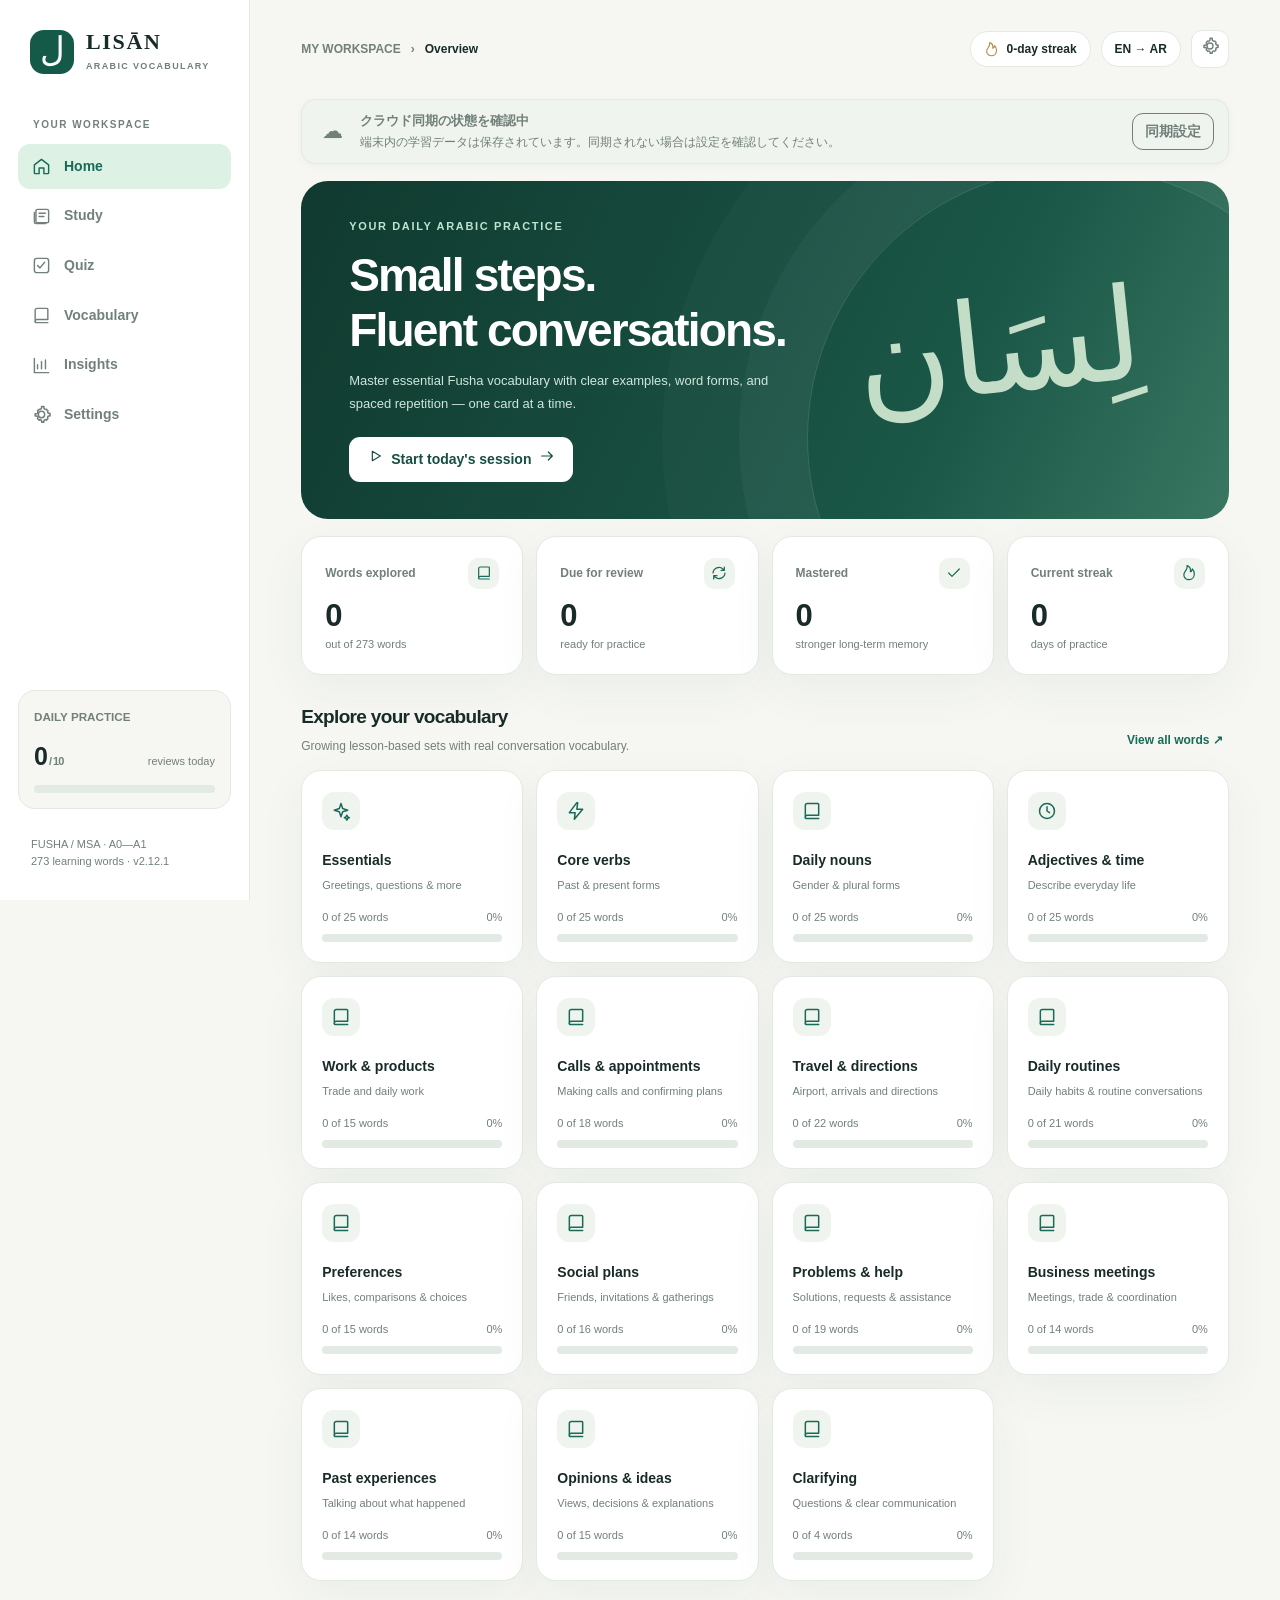
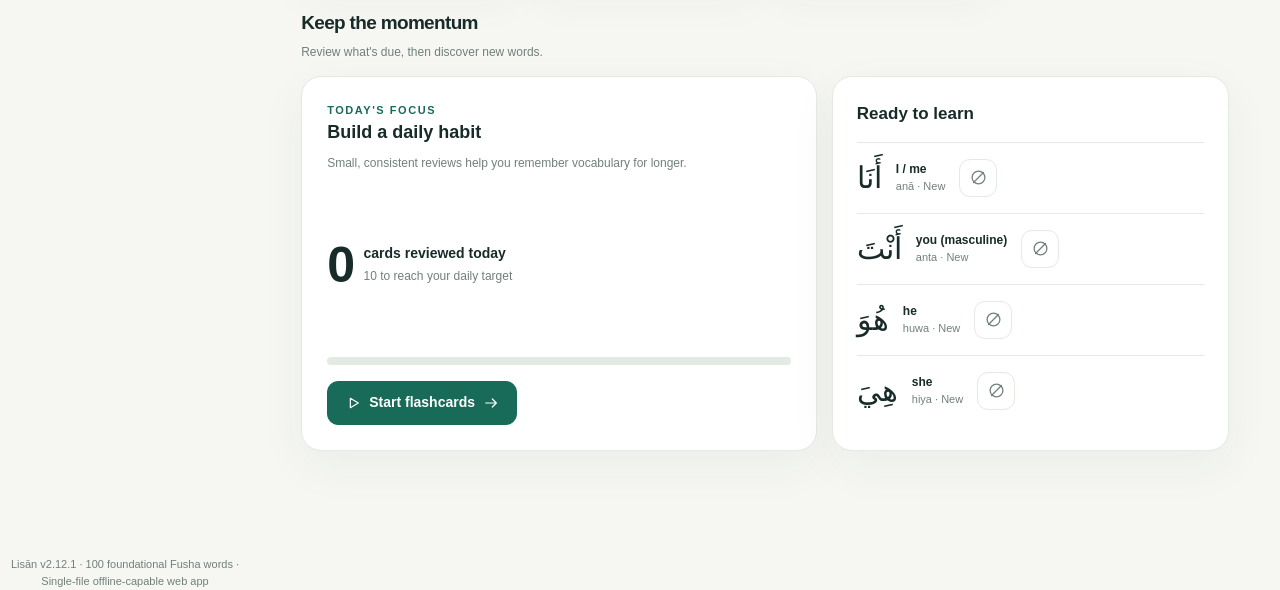
==== commit 55891868: "LISĀN v2.12.1: home cloud sync warning and login status visibility" ====
--- a/index.html
+++ b/index.html
@@ -206,13 +206,37 @@
 .cloud-choice[hidden],#cloudAuthForm[hidden],#cloudSyncConnected[hidden],#cloudSyncChoice[hidden]{display:none!important}
 .cloud-choice .btn{white-space:normal;text-align:center}.cloud-actions{display:flex;flex-wrap:wrap;gap:9px;margin:12px 0}
 @media(max-width:600px){.cloud-panel{padding:16px}.cloud-form{display:grid;grid-template-columns:1fr}.cloud-form .btn{width:100%}}
+
+/* v2.12.1 — clearly visible sync warning on home, no alert when connected */
+.home-sync-alert{display:flex;align-items:center;gap:12px;padding:12px 14px;margin:0 0 17px;border:1px solid #e6bf6d;border-radius:14px;background:#fff6e2;color:#785014;box-shadow:0 2px 8px rgba(0,0,0,.035)}
+.home-sync-alert[hidden]{display:none!important}
+.home-sync-alert-icon{display:grid;place-items:center;flex:0 0 32px;font-size:21px}
+.home-sync-alert-copy{display:flex;flex:1;min-width:0;flex-direction:column;gap:3px;font-size:12px;line-height:1.4}
+.home-sync-alert-copy strong{font-size:13px;font-weight:850}
+.home-sync-alert-copy span{line-height:1.5}
+.home-sync-alert .btn{min-height:37px;padding:7px 12px;white-space:nowrap;flex:0 0 auto;background:transparent;color:inherit;border:1px solid currentColor}
+.home-sync-alert[data-severity="error"]{border-color:#e6a69e;background:#ffefed;color:#a42f22}
+.home-sync-alert[data-severity="checking"]{border-color:var(--border);background:var(--surface-2);color:var(--muted)}
+body[data-theme="dark"] .home-sync-alert{background:#3b2d17;border-color:#95703d;color:#ffe1a2}
+body[data-theme="dark"] .home-sync-alert[data-severity="error"]{background:#421d1d;border-color:#b65b50;color:#ffc4bb}
+body[data-theme="dark"] .home-sync-alert[data-severity="checking"]{background:var(--surface-2);border-color:var(--border);color:var(--muted)}
+@media(max-width:540px){.home-sync-alert{padding:10px 12px;gap:9px;flex-wrap:wrap}.home-sync-alert-icon{flex-basis:23px;font-size:19px}.home-sync-alert-copy{flex-basis:calc(100% - 36px)}.home-sync-alert .btn{margin-left:auto;min-height:34px;padding:6px 11px}}
 </style>
 </head>
 <body data-theme="light">
 <div class="app">
-<aside class="sidebar"><div class="logo"><span class="logo-mark">ل</span><div><div class="logo-name">LISĀN</div><div class="logo-sub">ARABIC VOCABULARY</div></div></div><div class="side-caption">YOUR WORKSPACE</div><nav class="side-nav" id="sideNav" aria-label="Main navigation"></nav><div class="sidebar-bottom"><div class="side-goal" id="sideGoal"></div><div class="side-footer">FUSHA / MSA · A0—A1<br><span id="vocabTotal">273</span> learning words · <span data-app-version>v2.12.0</span></div></div></aside>
+<aside class="sidebar"><div class="logo"><span class="logo-mark">ل</span><div><div class="logo-name">LISĀN</div><div class="logo-sub">ARABIC VOCABULARY</div></div></div><div class="side-caption">YOUR WORKSPACE</div><nav class="side-nav" id="sideNav" aria-label="Main navigation"></nav><div class="sidebar-bottom"><div class="side-goal" id="sideGoal"></div><div class="side-footer">FUSHA / MSA · A0—A1<br><span id="vocabTotal">273</span> learning words · <span data-app-version>v2.12.1</span></div></div></aside>
 <div class="main"><main class="container"><header class="topbar"><div class="crumb">MY WORKSPACE <span>›</span> <b id="breadcrumb">Overview</b></div><div class="mobile-brand"><span class="logo-mark">ل</span><div><div class="logo-name">LISĀN</div><div class="logo-sub">ARABIC VOCABULARY</div></div></div><div class="top-actions"><div class="top-chip streak" id="streakChip"></div><div class="top-chip"><span id="topLang">EN → AR</span></div><button class="icon-button" data-page="settings" title="Settings" aria-label="Settings"><span data-svg="settings"></span></button></div></header>
-<section id="page-home" class="page"><div class="hero"><div class="hero-content"><div class="hero-eyebrow">YOUR DAILY ARABIC PRACTICE</div><h1>Small steps.<br>Fluent conversations.</h1><p>Master essential Fusha vocabulary with clear examples, word forms, and spaced repetition — one card at a time.</p><button class="btn" data-action="startDaily"><span data-svg="play"></span> Start today's session <span data-svg="arrow"></span></button></div><div class="hero-ornament arabic" lang="ar">لِسَان</div></div><div class="stats-grid" id="homeStats"></div><div class="section-heading"><div><h2>Explore your vocabulary</h2><p>Growing lesson-based sets with real conversation vocabulary.</p></div><button class="text-link" data-page="words">View all words <span aria-hidden="true">↗</span></button></div><div class="pack-grid" id="homePacks"></div><div class="section-heading"><div><h2>Keep the momentum</h2><p>Review what's due, then discover new words.</p></div></div><div class="two-grid"><div class="card today-panel" id="todayPanel"></div><div class="card recent-panel" id="recentPanel"></div></div></section>
+<section id="page-home" class="page">
+<div class="home-sync-alert" id="homeSyncAlert" role="status" aria-live="polite" data-severity="checking">
+  <span class="home-sync-alert-icon" aria-hidden="true">☁</span>
+  <div class="home-sync-alert-copy">
+    <strong id="homeSyncAlertTitle">クラウド同期の状態を確認中</strong>
+    <span id="homeSyncAlertMessage">端末内の学習データは保存されています。同期されない場合は設定を確認してください。</span>
+  </div>
+  <button type="button" class="btn" data-page="settings" id="homeSyncAlertButton">同期設定</button>
+</div>
+<div class="hero"><div class="hero-content"><div class="hero-eyebrow">YOUR DAILY ARABIC PRACTICE</div><h1>Small steps.<br>Fluent conversations.</h1><p>Master essential Fusha vocabulary with clear examples, word forms, and spaced repetition — one card at a time.</p><button class="btn" data-action="startDaily"><span data-svg="play"></span> Start today's session <span data-svg="arrow"></span></button></div><div class="hero-ornament arabic" lang="ar">لِسَان</div></div><div class="stats-grid" id="homeStats"></div><div class="section-heading"><div><h2>Explore your vocabulary</h2><p>Growing lesson-based sets with real conversation vocabulary.</p></div><button class="text-link" data-page="words">View all words <span aria-hidden="true">↗</span></button></div><div class="pack-grid" id="homePacks"></div><div class="section-heading"><div><h2>Keep the momentum</h2><p>Review what's due, then discover new words.</p></div></div><div class="two-grid"><div class="card today-panel" id="todayPanel"></div><div class="card recent-panel" id="recentPanel"></div></div></section>
 <section id="page-study" class="page hidden" aria-label="Flashcards"><div class="study-area"><details class="filter-collapse" id="studyFilters"><summary aria-label="Study options"><span class="filter-summary-title"><span>Study options</span><small>Target, method, set, part of speech, difficulty and direction</small></span><span class="filter-summary-side"><span id="studyFilterState" class="filter-state">All words · Due + new</span><span class="filter-arrow" aria-hidden="true"></span></span></summary><div class="study-options"><label>Study set<select class="select" id="studyPack"></select></label><label>Part of speech<select class="select" id="studyPart" aria-label="Study part of speech"></select></label><label>Difficulty<select class="select" id="studyLevel" aria-label="Study difficulty"><option value="all">All levels</option><option>A1</option><option>A2</option><option>B1</option><option>B2</option><option>C1</option></select></label><label>Target<select class="select" id="studyTarget"><option value="all">All words</option><option value="star">Favorites</option><option value="school">Class additions only</option></select></label><label>Question order<select class="select" id="studyMode"><option value="daily">Due + new</option><option value="review">Due only</option><option value="sequence">In order</option></select></label><label>Direction<select class="select" id="studyDirection"><option value="meaning">Meaning → Arabic</option><option value="arabic">Arabic → Meaning</option><option value="mixed">Mixed directions</option></select></label></div></details><div id="studyContent"></div></div></section>
 <section id="page-words" class="page hidden"><div class="kicker">VOCABULARY LIBRARY</div><h1 class="page-title">All words</h1><p class="subtitle">Browse examples, verb conjugations, gender, and plural forms.</p><div class="toolbar"><div class="searchbox"><span data-svg="search"></span><input id="wordSearch" class="field" type="search" placeholder="Search Arabic, English, Japanese or romanization" aria-label="Search words"></div><select class="select" id="wordPack" aria-label="Set filter"></select><select class="select" id="wordStatus" aria-label="Learning status"><option value="all">All status</option><option value="new">Not learned</option><option value="due">Due</option><option value="learned">Learning</option><option value="mastered">Mastered</option><option value="star">Favorites</option><option value="skip">Excluded</option></select></div><div style="display:flex;justify-content:space-between;align-items:center;margin-bottom:12px"><small style="color:var(--muted)" id="wordsCount"></small><button class="text-link" data-action="clearFilters">Clear filters</button></div><div class="word-facet-controls" role="group" aria-label="Vocabulary filters and sorting">
 <label><span>Part of speech</span><select class="select" id="wordPart" aria-label="Part of speech"><option value="all">All parts of speech</option></select></label>
@@ -268,7 +292,7 @@
 <div class="overlay hidden" id="wordOverlay" role="presentation"><div class="modal" id="wordModal" role="dialog" aria-modal="true" aria-label="Word details"></div></div>
 <div class="toast hidden" id="toast" role="status" aria-live="polite"></div>
 <script>
-const APP_VERSION="2.12.0";
+const APP_VERSION="2.12.1";
 const showVersion=()=>document.querySelectorAll("[data-app-version]").forEach(el=>el.textContent="v"+APP_VERSION);
 showVersion();
 const WORDS=[{"id":1,"ar":"أَنَا","reading":"anā","jp":"私","kind":"pron","phase":1,"example":"أَنَا مِنَ الْيَابَانِ.","exampleReading":"Anā mina l-Yābān.","exampleJa":"私は日本出身です。","note":"性別に関係なく使えます。","en":"I / me","exampleEn":"I am from Japan.","level":"A1","forms":{}},{"id":2,"ar":"أَنْتَ","reading":"anta","jp":"あなた（男性）","kind":"pron","phase":1,"example":"أَنْتَ طَالِبٌ؟","exampleReading":"Anta ṭālib?","exampleJa":"あなたは学生ですか？","note":"女性相手は أَنْتِ（anti）。","forms":{"variant":"أَنْتِ"},"en":"you (masculine)","exampleEn":"Are you a student? (to a man)","level":"A1"},{"id":3,"ar":"هُوَ","reading":"huwa","jp":"彼","kind":"pron","phase":1,"example":"هُوَ فِي الْمَكْتَبِ.","exampleReading":"Huwa fī l-maktab.","exampleJa":"彼はオフィスにいます。","note":"英語の he。","en":"he","exampleEn":"He is in the office.","level":"A1","forms":{}},{"id":4,"ar":"هِيَ","reading":"hiya","jp":"彼女","kind":"pron","phase":1,"example":"هِيَ طَبِيبَةٌ.","exampleReading":"Hiya ṭabība.","exampleJa":"彼女は医師です。","note":"英語の she。","en":"she","exampleEn":"She is a doctor.","level":"A1","forms":{}},{"id":5,"ar":"نَحْنُ","reading":"naḥnu","jp":"私たち","kind":"pron","phase":1,"example":"نَحْنُ نَسْكُنُ فِي دُبَيَّ.","exampleReading":"Naḥnu naskunu fī Dubayy.","exampleJa":"私たちはドバイに住んでいます。","note":"現在形は نـ が基本。","en":"we / us","exampleEn":"We live in Dubai.","level":"A1","forms":{}},{"id":6,"ar":"هَذَا","reading":"hādhā","jp":"これ・この（男性名詞）","kind":"demo","phase":1,"example":"هَذَا كِتَابٌ.","exampleReading":"Hādhā kitāb.","exampleJa":"これは本です。","note":"女性名詞では هَذِهِ（hādhihi）。","forms":{"variant":"هَذِهِ"},"en":"this (masculine)","exampleEn":"This is a book.","level":"A1"},{"id":7,"ar":"نَعَمْ","reading":"naʿam","jp":"はい","kind":"func","phase":1,"example":"نَعَمْ، أَنَا جَاهِزٌ.","exampleReading":"Naʿam, anā jāhiz.","exampleJa":"はい、準備できています。","note":"会話では「アィワ」など方言の返事も一般的。","en":"yes","exampleEn":"Yes, I am ready.","level":"A1","forms":{}},{"id":8,"ar":"لَا","reading":"lā","jp":"いいえ・～ではない","kind":"func","phase":1,"example":"لَا، شُكْرًا.","exampleReading":"Lā, shukran.","exampleJa":"いいえ、結構です。","note":"動詞の現在形を否定する場合にも使います。","en":"no / not","exampleEn":"No, thank you.","level":"A1","forms":{}},{"id":9,"ar":"مَنْ","reading":"man","jp":"誰","kind":"question","phase":1,"example":"مَنْ هَذَا؟","exampleReading":"Man hādhā?","exampleJa":"これは誰ですか？","note":"人を尋ねる疑問詞。","en":"who","exampleEn":"Who is this?","level":"A1","forms":{}},{"id":10,"ar":"مَا","reading":"mā","jp":"何","kind":"question","phase":1,"example":"مَا هَذَا؟","exampleReading":"Mā hādhā?","exampleJa":"これは何ですか？","note":"مَاذَا（mādhā）も「何」。","en":"what","exampleEn":"What is this?","level":"A1","forms":{}},{"id":11,"ar":"أَيْنَ","reading":"ayna","jp":"どこ","kind":"question","phase":1,"example":"أَيْنَ الْمَطْعَمُ؟","exampleReading":"Ayna l-maṭʿam?","exampleJa":"レストランはどこですか？","note":"場所を尋ねる基本形。","en":"where","exampleEn":"Where is the restaurant?","level":"A1","forms":{}},{"id":12,"ar":"كَيْفَ","reading":"kayfa","jp":"どのように・どう","kind":"question","phase":1,"example":"كَيْفَ حَالُكَ؟","exampleReading":"Kayfa ḥāluka?","exampleJa":"お元気ですか？（男性へ）","note":"女性へは حَالُكِ。","en":"how","exampleEn":"How are you? (to a man)","level":"A1","forms":{}},{"id":13,"ar":"هَلْ","reading":"hal","jp":"～ですか？（Yes/No）","kind":"func","phase":1,"example":"هَلْ هَذَا صَحِيحٌ؟","exampleReading":"Hal hādhā ṣaḥīḥ?","exampleJa":"これは正しいですか？","note":"文頭に置くとYes/No疑問文になります。","en":"yes/no question marker","exampleEn":"Is this correct?","level":"A1","forms":{}},{"id":14,"ar":"وَ","reading":"wa","jp":"そして・～と","kind":"func","phase":1,"example":"قَهْوَةٌ وَمَاءٌ، مِنْ فَضْلِكَ.","exampleReading":"Qahwa wa-māʾ, min faḍlik.","exampleJa":"コーヒーと水をお願いします。","note":"文字に直接つながります。","en":"and / with","exampleEn":"Coffee and water, please.","level":"A1","forms":{}},{"id":15,"ar":"فِي","reading":"fī","jp":"～の中に・～で","kind":"prep","phase":1,"example":"أَنَا فِي الْفُنْدُقِ.","exampleReading":"Anā fī l-funduq.","exampleJa":"私はホテルにいます。","note":"後ろの名詞は属格になります。","en":"in / at","exampleEn":"I am at the hotel.","level":"A1","forms":{}},{"id":16,"ar":"مِنْ","reading":"min","jp":"～から","kind":"prep","phase":1,"example":"أَنَا مِنَ الْيَابَانِ.","exampleReading":"Anā mina l-Yābān.","exampleJa":"私は日本から来ました。","note":"出身を答える時にも必須。","en":"from","exampleEn":"I am from Japan.","level":"A1","forms":{}},{"id":17,"ar":"إِلَى","reading":"ilā","jp":"～へ","kind":"prep","phase":1,"example":"أَذْهَبُ إِلَى الْعَمَلِ.","exampleReading":"Adhhabu ilā l-ʿamal.","exampleJa":"仕事に行きます。","note":"方向・行き先を示します。","en":"to / toward","exampleEn":"I go to work.","level":"A1","forms":{}},{"id":18,"ar":"مَعَ","reading":"maʿa","jp":"～と一緒に","kind":"prep","phase":1,"example":"أَنَا مَعَ صَدِيقِي.","exampleReading":"Anā maʿa ṣadīqī.","exampleJa":"私は友人と一緒です。","note":"後ろの名詞は属格。","en":"with / together with","exampleEn":"I am with my friend.","level":"A1","forms":{}},{"id":19,"ar":"عِنْدَ","reading":"ʿinda","jp":"～のところに・～を持っている","kind":"prep","phase":1,"example":"عِنْدِي سُؤَالٌ.","exampleReading":"ʿIndī suʾāl.","exampleJa":"質問があります。","note":"عِنْدِي = 私にはある。","en":"at / have","exampleEn":"I have a question.","level":"A1","forms":{}},{"id":20,"ar":"هُنَا","reading":"hunā","jp":"ここ","kind":"adv","phase":1,"example":"أَنَا هُنَا.","exampleReading":"Anā hunā.","exampleJa":"私はここにいます。","note":"方向を指す時にも使用。","en":"here","exampleEn":"I am here.","level":"A1","forms":{}},{"id":21,"ar":"هُنَاكَ","reading":"hunāka","jp":"そこ・あそこ","kind":"adv","phase":1,"example":"الْمَطْعَمُ هُنَاكَ.","exampleReading":"Al-maṭʿam hunāka.","exampleJa":"レストランはあそこです。","note":"フスハーの基本的な言い方。","en":"there","exampleEn":"The restaurant is over there.","level":"A1","forms":{}},{"id":22,"ar":"مَرْحَبًا","reading":"marḥaban","jp":"こんにちは・ようこそ","kind":"phrase","phase":1,"example":"مَرْحَبًا! كَيْفَ حَالُكَ؟","exampleReading":"Marḥaban! Kayfa ḥāluka?","exampleJa":"こんにちは！お元気ですか？","note":"日常会話で非常によく使います。","en":"hello / welcome","exampleEn":"Hello! How are you?","level":"A1","forms":{}},{"id":23,"ar":"شُكْرًا","reading":"shukran","jp":"ありがとう","kind":"phrase","phase":1,"example":"شُكْرًا جَزِيلًا.","exampleReading":"Shukran jazīlan.","exampleJa":"本当にありがとうございます。","note":"湾岸でもそのまま使えます。","en":"thank you","exampleEn":"Thank you very much.","level":"A1","forms":{}},{"id":24,"ar":"مِنْ فَضْلِكَ","reading":"min faḍlika","jp":"お願いします（男性へ）","kind":"phrase","phase":1,"example":"مَاءٌ، مِنْ فَضْلِكَ.","exampleReading":"Māʾ, min faḍlika.","exampleJa":"お水をお願いします。","note":"女性へは min faḍliki。","forms":{"variant":"مِنْ فَضْلِكِ"},"en":"please (to a man)","exampleEn":"Water, please.","level":"A1"},{"id":25,"ar":"عَفْوًا","reading":"ʿafwan","jp":"どういたしまして・すみません","kind":"phrase","phase":1,"example":"عَفْوًا، أَيْنَ الْمَطَارُ؟","exampleReading":"ʿAfwan, ayna l-maṭār?","exampleJa":"すみません、空港はどこですか？","note":"声をかける時・お礼への返答にも。","en":"you are welcome / excuse me","exampleEn":"Excuse me, where is the airport?","level":"A1","forms":{}},{"id":26,"ar":"ذَهَبَ","reading":"dhahaba","jp":"行く","kind":"verb","phase":2,"example":"أَذْهَبُ إِلَى الْمَكْتَبِ صَبَاحًا.","exampleReading":"Adhhabu ilā l-maktab ṣabāḥan.","exampleJa":"私は朝オフィスに行きます。","note":"完了形は「彼は行った」。未完了形は「彼は行く」。","forms":{"past":"ذَهَبَ","present":"يَذْهَبُ"},"en":"to go","exampleEn":"I go to the office in the morning.","level":"A1"},{"id":27,"ar":"جَاءَ","reading":"jāʾa","jp":"来る","kind":"verb","phase":2,"example":"مَتَى تَجِيءُ؟","exampleReading":"Matā tajīʾu?","exampleJa":"いつ来ますか？（男性へ）","note":"جَاءَ の未完了形は يَجِيءُ。 أَتَى / يَأْتِي は別の「来る」。","forms":{"past":"جَاءَ","present":"يَجِيءُ"},"en":"to come","exampleEn":"When are you coming? (to a man)","level":"A1"},{"id":28,"ar":"أَرَادَ","reading":"arāda","jp":"欲しい・望む","kind":"verb","phase":2,"example":"أُرِيدُ قَهْوَةً.","exampleReading":"Urīdu qahwatan.","exampleJa":"コーヒーが欲しいです。","note":"とてもよく使う「～したい」。","forms":{"past":"أَرَادَ","present":"يُرِيدُ"},"en":"to want","exampleEn":"I want coffee.","level":"A1"},{"id":29,"ar":"أَحَبَّ","reading":"aḥabba","jp":"好き・愛する","kind":"verb","phase":2,"example":"أُحِبُّ الْقَهْوَةَ.","exampleReading":"Uḥibbu l-qahwa.","exampleJa":"私はコーヒーが好きです。","note":"シャッダによって b を重ねます。","forms":{"past":"أَحَبَّ","present":"يُحِبُّ"},"en":"to like / love","exampleEn":"I like coffee.","level":"A1","classAdded":true},{"id":30,"ar":"عَرَفَ","reading":"ʿarafa","jp":"知る・知っている","kind":"verb","phase":2,"example":"لَا أَعْرِفُ هَذَا الْمَكَانَ.","exampleReading":"Lā aʿrifu hādhā l-makān.","exampleJa":"私はこの場所を知りません。","note":"人・場所・事実を知る時に使います。","forms":{"past":"عَرَفَ","present":"يَعْرِفُ"},"en":"to know","exampleEn":"I do not know this place.","level":"A1"},{"id":31,"ar":"فَهِمَ","reading":"fahima","jp":"理解する","kind":"verb","phase":2,"example":"أَفْهَمُ قَلِيلًا مِنَ الْعَرَبِيَّةِ.","exampleReading":"Afhamu qalīlan mina l-ʿarabiyya.","exampleJa":"アラビア語は少し分かります。","note":"لَا أَفْهَمُ = 分かりません。","forms":{"past":"فَهِمَ","present":"يَفْهَمُ"},"en":"to understand","exampleEn":"I understand a little Arabic.","level":"A1"},{"id":32,"ar":"تَكَلَّمَ","reading":"takallama","jp":"話す","kind":"verb","phase":2,"example":"أَتَكَلَّمُ الْإِنْجِلِيزِيَّةَ.","exampleReading":"Atakallamu l-injilīziyya.","exampleJa":"私は英語を話します。","note":"会話では別の動詞を使う地域もあります。","forms":{"past":"تَكَلَّمَ","present":"يَتَكَلَّمُ"},"en":"to speak","exampleEn":"I speak English.","level":"A1","classAdded":true},{"id":33,"ar":"قَالَ","reading":"qāla","jp":"言う","kind":"verb","phase":2,"example":"مَاذَا قُلْتَ؟","exampleReading":"Mādhā qulta?","exampleJa":"何と言いましたか？（男性へ）","note":"完了形で أنتَ は قُلْتَ。","forms":{"past":"قَالَ","present":"يَقُولُ"},"en":"to say","exampleEn":"What did you say? (to a man)","level":"A1"},{"id":34,"ar":"سَأَلَ","reading":"saʾala","jp":"質問する","kind":"verb","phase":2,"example":"أَسْأَلُ الْمُدَرِّسَ.","exampleReading":"Asʾalu l-mudarris.","exampleJa":"私は先生に質問します。","note":"ハムザの位置と形に注意。","forms":{"past":"سَأَلَ","present":"يَسْأَلُ"},"en":"to ask","exampleEn":"I ask the teacher a question.","level":"A1"},{"id":35,"ar":"أَكَلَ","reading":"akala","jp":"食べる","kind":"verb","phase":2,"example":"آكُلُ الطَّعَامَ.","exampleReading":"Ākulu ṭ-ṭaʿām.","exampleJa":"私は食事を食べます。","note":"私は食べる＝آكُلُ（ākulu）。","forms":{"past":"أَكَلَ","present":"يَأْكُلُ"},"en":"to eat","exampleEn":"I eat a meal.","level":"A1"},{"id":36,"ar":"شَرِبَ","reading":"shariba","jp":"飲む","kind":"verb","phase":2,"example":"أَشْرَبُ الْمَاءَ.","exampleReading":"Ashrabu l-māʾ.","exampleJa":"私は水を飲みます。","note":"レストランで頻出。","forms":{"past":"شَرِبَ","present":"يَشْرَبُ"},"en":"to drink","exampleEn":"I drink water.","level":"A1"},{"id":37,"ar":"أَخَذَ","reading":"akhadha","jp":"取る・受け取る","kind":"verb","phase":2,"example":"آخُذُ هَذَا، مِنْ فَضْلِكَ.","exampleReading":"Ākhudhu hādhā, min faḍlika.","exampleJa":"これをください。","note":"私は取る＝آخُذُ。","forms":{"past":"أَخَذَ","present":"يَأْخُذُ"},"en":"to take / receive","exampleEn":"Give me this, please.","level":"A1"},{"id":38,"ar":"أَعْطَى","reading":"aʿṭā","jp":"与える・渡す","kind":"verb","phase":2,"example":"أَعْطِنِي الْقَائِمَةَ، مِنْ فَضْلِكَ.","exampleReading":"Aʿṭinī l-qāʾima, min faḍlika.","exampleJa":"メニューをください。","note":"أَعْطِنِي は命令形「私にください」。","forms":{"past":"أَعْطَى","present":"يُعْطِي"},"en":"to give","exampleEn":"Give me the menu, please.","level":"A1"},{"id":39,"ar":"اِشْتَرَى","reading":"ishtarā","jp":"買う","kind":"verb","phase":2,"example":"أَشْتَرِي هَذَا الْكِتَابَ.","exampleReading":"Ashtarī hādhā l-kitāb.","exampleJa":"私はこの本を買います。","note":"語末が弱い動詞。","forms":{"past":"اِشْتَرَى","present":"يَشْتَرِي"},"en":"to buy","exampleEn":"I buy this book.","level":"A2"},{"id":40,"ar":"دَفَعَ","reading":"dafaʿa","jp":"支払う","kind":"verb","phase":2,"example":"أَدْفَعُ بِالْبِطَاقَةِ.","exampleReading":"Adfaʿu bil-biṭāqa.","exampleJa":"カードで支払います。","note":"بِـ は「～で」。","forms":{"past":"دَفَعَ","present":"يَدْفَعُ"},"en":"to pay","exampleEn":"I pay by card.","level":"A1"},{"id":41,"ar":"عَمِلَ","reading":"ʿamila","jp":"働く","kind":"verb","phase":2,"example":"أَعْمَلُ فِي شَرِكَةٍ يَابَانِيَّةٍ.","exampleReading":"Aʿmalu fī sharika yābāniyya.","exampleJa":"日本の会社で働いています。","note":"仕事の自己紹介に便利。","forms":{"past":"عَمِلَ","present":"يَعْمَلُ"},"en":"to work","exampleEn":"I work for a Japanese company.","level":"A1"},{"id":42,"ar":"دَرَسَ","reading":"darasa","jp":"勉強する","kind":"verb","phase":2,"example":"أَدْرُسُ الْعَرَبِيَّةَ.","exampleReading":"Adrusu l-ʿarabiyya.","exampleJa":"アラビア語を勉強しています。","note":"دَرَّسَ は「教える」。","forms":{"past":"دَرَسَ","present":"يَدْرُسُ"},"en":"to study","exampleEn":"I study Arabic.","level":"A1"},{"id":43,"ar":"قَرَأَ","reading":"qaraʾa","jp":"読む","kind":"verb","phase":2,"example":"أَقْرَأُ كِتَابًا.","exampleReading":"Aqraʾu kitāban.","exampleJa":"私は本を読みます。","note":"語末のハムザに注意。","forms":{"past":"قَرَأَ","present":"يَقْرَأُ"},"en":"to read","exampleEn":"I read a book.","level":"A1"},{"id":44,"ar":"كَتَبَ","reading":"kataba","jp":"書く","kind":"verb","phase":2,"example":"أَكْتُبُ رِسَالَةً.","exampleReading":"Aktubu risālatan.","exampleJa":"私はメッセージを書きます。","note":"未完了形の基本パターン。","forms":{"past":"كَتَبَ","present":"يَكْتُبُ"},"en":"to write","exampleEn":"I write a message.","level":"A1"},{"id":45,"ar":"فَتَحَ","reading":"fataḥa","jp":"開ける","kind":"verb","phase":2,"example":"أَفْتَحُ الْبَابَ.","exampleReading":"Aftaḥu l-bāb.","exampleJa":"私はドアを開けます。","note":"閉める＝أَغْلَقَ。","forms":{"past":"فَتَحَ","present":"يَفْتَحُ"},"en":"to open","exampleEn":"I open the door.","level":"A1"},{"id":46,"ar":"أَغْلَقَ","reading":"aghlaqa","jp":"閉める","kind":"verb","phase":2,"example":"أُغْلِقُ الْبَابَ.","exampleReading":"Ughliqu l-bāb.","exampleJa":"私はドアを閉めます。","note":"第4形の動詞。接頭辞の母音が u。","forms":{"past":"أَغْلَقَ","present":"يُغْلِقُ"},"en":"to close","exampleEn":"I close the door.","level":"A1"},{"id":47,"ar":"جَلَسَ","reading":"jalasa","jp":"座る","kind":"verb","phase":2,"example":"أَجْلِسُ هُنَا.","exampleReading":"Ajlisu hunā.","exampleJa":"私はここに座ります。","note":"اِجْلِسْ は命令形「座って」。","forms":{"past":"جَلَسَ","present":"يَجْلِسُ"},"en":"to sit","exampleEn":"I sit here.","level":"A1","classAdded":true},{"id":48,"ar":"سَكَنَ","reading":"sakana","jp":"住む","kind":"verb","phase":2,"example":"أَسْكُنُ فِي دُبَيَّ.","exampleReading":"Askunu fī Dubayy.","exampleJa":"私はドバイに住んでいます。","note":"住まい・居住地の表現。","forms":{"past":"سَكَنَ","present":"يَسْكُنُ"},"en":"to live","exampleEn":"I live in Dubai.","level":"A1"},{"id":49,"ar":"اِنْتَظَرَ","reading":"intaẓara","jp":"待つ","kind":"verb","phase":2,"example":"أَنْتَظِرُ صَدِيقِي.","exampleReading":"Antaẓiru ṣadīqī.","exampleJa":"友人を待っています。","note":"少し待ってください＝اِنْتَظِرْ قَلِيلًا。","forms":{"past":"اِنْتَظَرَ","present":"يَنْتَظِرُ"},"en":"to wait","exampleEn":"I am waiting for my friend.","level":"A1"},{"id":50,"ar":"اِحْتَاجَ","reading":"iḥtāja","jp":"必要とする","kind":"verb","phase":2,"example":"أَحْتَاجُ إِلَى مُسَاعَدَةٍ.","exampleReading":"Aḥtāju ilā musāʿada.","exampleJa":"助けが必要です。","note":"通常 إِلَى を伴います。","forms":{"past":"اِحْتَاجَ","present":"يَحْتَاجُ"},"en":"to need","exampleEn":"I need help.","level":"A2"},{"id":51,"ar":"اِسْمٌ","reading":"ism","jp":"名前","kind":"noun","phase":3,"example":"مَا اسْمُكَ؟","exampleReading":"Mā smuka?","exampleJa":"お名前は何ですか？（男性へ）","note":"女性へは مَا اسْمُكِ؟。","forms":{"gender":"m","plural":"أَسْمَاءٌ"},"en":"name","exampleEn":"What is your name? (to a man)","level":"A1"},{"id":52,"ar":"بَيْتٌ","reading":"bayt","jp":"家","kind":"noun","phase":3,"example":"هَذَا بَيْتِي.","exampleReading":"Hādhā baytī.","exampleJa":"これは私の家です。","note":"ـِي は「私の」。","forms":{"gender":"m","plural":"بُيُوتٌ"},"en":"house / home","exampleEn":"This is my house.","level":"A1"},{"id":53,"ar":"غُرْفَةٌ","reading":"ghurfa","jp":"部屋","kind":"noun","phase":3,"example":"الْغُرْفَةُ كَبِيرَةٌ.","exampleReading":"Al-ghurfa kabīra.","exampleJa":"部屋は広いです。","note":"非人間の複数は女性単数扱いされることが多い。","forms":{"gender":"f","plural":"غُرَفٌ"},"en":"room","exampleEn":"The room is spacious.","level":"A1"},{"id":54,"ar":"مَاءٌ","reading":"māʾ","jp":"水","kind":"noun","phase":3,"example":"أُرِيدُ مَاءً، مِنْ فَضْلِكَ.","exampleReading":"Urīdu māʾan, min faḍlika.","exampleJa":"お水をお願いします。","note":"物質名詞。普段は単数で使用。","forms":{"gender":"m","plural":"مِيَاهٌ","pluralNote":"水は通常、不可算名詞。複数の水・水域を指すときに使います。"},"en":"water","exampleEn":"Water, please.","level":"A1"},{"id":55,"ar":"طَعَامٌ","reading":"ṭaʿām","jp":"食べ物・食事","kind":"noun","phase":3,"example":"هَذَا الطَّعَامُ لَذِيذٌ.","exampleReading":"Hādhā ṭ-ṭaʿām ladhīdh.","exampleJa":"この料理はおいしいです。","note":"複数は「料理・食品の種類」の意味でも使います。","forms":{"gender":"m","plural":"أَطْعِمَةٌ"},"en":"food / meal","exampleEn":"This food is delicious.","level":"A1","classAdded":true},{"id":56,"ar":"خُبْزٌ","reading":"khubz","jp":"パン","kind":"noun","phase":3,"example":"أُرِيدُ خُبْزًا.","exampleReading":"Urīdu khubzan.","exampleJa":"パンが欲しいです。","note":"一般に物質名詞として扱います。","forms":{"gender":"m","plural":null,"pluralNote":"通常は単数形で使い、一般的な複数形を暗記する必要はありません。"},"en":"bread","exampleEn":"I want bread.","level":"A1"},{"id":57,"ar":"قَهْوَةٌ","reading":"qahwa","jp":"コーヒー","kind":"noun","phase":3,"example":"أُرِيدُ قَهْوَةً سَاخِنَةً.","exampleReading":"Urīdu qahwatan sākhina.","exampleJa":"温かいコーヒーが欲しいです。","note":"コーヒー1杯を指すこともあります。","forms":{"gender":"f","plural":"قَهَوَاتٌ"},"en":"coffee","exampleEn":"I want hot coffee.","level":"A1"},{"id":58,"ar":"شَايٌ","reading":"shāy","jp":"お茶","kind":"noun","phase":3,"example":"هَلْ تُرِيدُ شَايًا؟","exampleReading":"Hal turīdu shāyan?","exampleJa":"お茶はいかがですか？（男性へ）","note":"普段は物質名詞。","forms":{"gender":"m","plural":null,"pluralNote":"通常は単数形で使い、一般的な複数形を暗記する必要はありません。"},"en":"tea","exampleEn":"Would you like tea? (to a man)","level":"A1"},{"id":59,"ar":"مَطْعَمٌ","reading":"maṭʿam","jp":"レストラン","kind":"noun","phase":3,"example":"أَيْنَ الْمَطْعَمُ؟","exampleReading":"Ayna l-maṭʿam?","exampleJa":"レストランはどこですか？","note":"不規則複数形。","forms":{"gender":"m","plural":"مَطَاعِمُ"},"en":"restaurant","exampleEn":"Where is the restaurant?","level":"A1"},{"id":60,"ar":"قَائِمَةٌ","reading":"qāʾima","jp":"リスト・メニュー","kind":"noun","phase":3,"example":"أُرِيدُ قَائِمَةَ الطَّعَامِ.","exampleReading":"Urīdu qāʾimata ṭ-ṭaʿām.","exampleJa":"メニューが欲しいです。","note":"قَائِمَةُ الطَّعَامِ ＝ 食事メニュー。","forms":{"gender":"f","plural":"قَوَائِمُ"},"en":"menu / list","exampleEn":"I want the menu.","level":"A1"},{"id":61,"ar":"حِسَابٌ","reading":"ḥisāb","jp":"会計・口座","kind":"noun","phase":3,"example":"الْحِسَابَ، مِنْ فَضْلِكَ.","exampleReading":"Al-ḥisāba, min faḍlika.","exampleJa":"お会計をお願いします。","note":"会計・請求書・銀行口座にも使用。","forms":{"gender":"m","plural":"حِسَابَاتٌ"},"en":"bill / account","exampleEn":"The bill, please.","level":"A1"},{"id":62,"ar":"سِعْرٌ","reading":"siʿr","jp":"価格","kind":"noun","phase":3,"example":"مَا سِعْرُ هَذَا؟","exampleReading":"Mā siʿru hādhā?","exampleJa":"これはいくらですか？","note":"値段を聞く時は بِكَمْ هَذَا؟ も便利。","forms":{"gender":"m","plural":"أَسْعَارٌ"},"en":"price","exampleEn":"How much is this?","level":"A1"},{"id":63,"ar":"سُوقٌ","reading":"sūq","jp":"市場","kind":"noun","phase":3,"example":"السُّوقُ قَرِيبٌ.","exampleReading":"As-sūq qarīb.","exampleJa":"市場は近いです。","note":"買い物の場所。","forms":{"gender":"m","plural":"أَسْوَاقٌ"},"en":"market","exampleEn":"The market is nearby.","level":"A1"},{"id":64,"ar":"مَتْجَرٌ","reading":"matjar","jp":"店","kind":"noun","phase":3,"example":"الْمَتْجَرُ مَفْتُوحٌ.","exampleReading":"Al-matjar maftūḥ.","exampleJa":"お店は開いています。","note":"小売店全般。","forms":{"gender":"m","plural":"مَتَاجِرُ"},"en":"shop / store","exampleEn":"The shop is open.","level":"A1"},{"id":65,"ar":"سَيَّارَةٌ","reading":"sayyāra","jp":"車","kind":"noun","phase":3,"example":"هَذِهِ سَيَّارَتِي.","exampleReading":"Hādhihi sayyāratī.","exampleJa":"これは私の車です。","note":"シャッダで y を長く発音。","forms":{"gender":"f","plural":"سَيَّارَاتٌ"},"en":"car","exampleEn":"This is my car.","level":"A2"},{"id":66,"ar":"طَرِيقٌ","reading":"ṭarīq","jp":"道・道路","kind":"noun","phase":3,"example":"هَذَا الطَّرِيقُ طَوِيلٌ.","exampleReading":"Hādhā ṭ-ṭarīq ṭawīl.","exampleJa":"この道は長いです。","note":"道を尋ねる時に便利。","forms":{"gender":"m","plural":"طُرُقٌ"},"en":"road / way","exampleEn":"This road is long.","level":"A2"},{"id":67,"ar":"فُنْدُقٌ","reading":"funduq","jp":"ホテル","kind":"noun","phase":3,"example":"الْفُنْدُقُ هُنَاكَ.","exampleReading":"Al-funduq hunāka.","exampleJa":"ホテルはあそこです。","note":"不規則複数形。","forms":{"gender":"m","plural":"فَنَادِقُ"},"en":"hotel","exampleEn":"The hotel is over there.","level":"A2"},{"id":68,"ar":"مَطَارٌ","reading":"maṭār","jp":"空港","kind":"noun","phase":3,"example":"أَذْهَبُ إِلَى الْمَطَارِ.","exampleReading":"Adhhabu ilā l-maṭār.","exampleJa":"空港に行きます。","note":"旅行で頻出。","forms":{"gender":"m","plural":"مَطَارَاتٌ"},"en":"airport","exampleEn":"I am going to the airport.","level":"A2"},{"id":69,"ar":"مَدِينَةٌ","reading":"madīna","jp":"都市・街","kind":"noun","phase":3,"example":"دُبَيُّ مَدِينَةٌ كَبِيرَةٌ.","exampleReading":"Dubayyu madīna kabīra.","exampleJa":"ドバイは大きな都市です。","note":"女性名詞。","forms":{"gender":"f","plural":"مُدُنٌ"},"en":"city","exampleEn":"Dubai is a big city.","level":"A2"},{"id":70,"ar":"شَارِعٌ","reading":"shāriʿ","jp":"通り","kind":"noun","phase":3,"example":"هَذَا الشَّارِعُ طَوِيلٌ.","exampleReading":"Hādhā sh-shāriʿ ṭawīl.","exampleJa":"この通りは長いです。","note":"道案内で頻出。","forms":{"gender":"m","plural":"شَوَارِعُ"},"en":"street","exampleEn":"This street is long.","level":"A2"},{"id":71,"ar":"رَجُلٌ","reading":"rajul","jp":"男性","kind":"noun","phase":3,"example":"هَذَا الرَّجُلُ طَبِيبٌ.","exampleReading":"Hādhā r-rajul ṭabīb.","exampleJa":"この男性は医師です。","note":"不規則複数形。","forms":{"gender":"m","plural":"رِجَالٌ"},"en":"man","exampleEn":"This man is a doctor.","level":"A2"},{"id":72,"ar":"اِمْرَأَةٌ","reading":"imraʾa","jp":"女性","kind":"noun","phase":3,"example":"هَذِهِ الْمَرْأَةُ مُدَرِّسَةٌ.","exampleReading":"Hādhihi l-marʾa mudarrisa.","exampleJa":"この女性は先生です。","note":"単数と複数で形が大きく変わります。","forms":{"gender":"f","plural":"نِسَاءٌ"},"en":"woman","exampleEn":"This woman is a teacher.","level":"A2"},{"id":73,"ar":"صَدِيقٌ","reading":"ṣadīq","jp":"友達（男性）","kind":"noun","phase":3,"example":"هَذَا صَدِيقِي.","exampleReading":"Hādhā ṣadīqī.","exampleJa":"こちらは私の友達です。","note":"女性形は ṣadīqa。","forms":{"gender":"m","plural":"أَصْدِقَاءُ","otherGender":"صَدِيقَةٌ / صَدِيقَاتٌ"},"en":"friend (male)","exampleEn":"This is my friend.","level":"A2"},{"id":74,"ar":"طَالِبٌ","reading":"ṭālib","jp":"学生（男性）","kind":"noun","phase":3,"example":"أَنَا طَالِبٌ.","exampleReading":"Anā ṭālib.","exampleJa":"私は学生です。","note":"女性形は ṭāliba。","forms":{"gender":"m","plural":"طُلَّابٌ","otherGender":"طَالِبَةٌ / طَالِبَاتٌ"},"en":"student (male)","exampleEn":"I am a student.","level":"A2"},{"id":75,"ar":"عَمَلٌ","reading":"ʿamal","jp":"仕事","kind":"noun","phase":3,"example":"عِنْدِي عَمَلٌ الْيَوْمَ.","exampleReading":"ʿIndī ʿamal al-yawm.","exampleJa":"今日は仕事があります。","note":"「ビジネス・事業」の意味もあります。","forms":{"gender":"m","plural":"أَعْمَالٌ"},"en":"work / job","exampleEn":"I have work today.","level":"A2"},{"id":76,"ar":"جَيِّدٌ","reading":"jayyid","jp":"良い","kind":"adj","phase":4,"example":"هَذَا جَيِّدٌ.","exampleReading":"Hādhā jayyid.","exampleJa":"これは良いです。","note":"女性名詞には女性形を合わせます。","forms":{},"en":"good","exampleEn":"This is good.","level":"A1"},{"id":77,"ar":"كَبِيرٌ","reading":"kabīr","jp":"大きい","kind":"adj","phase":4,"example":"هَذَا بَيْتٌ كَبِيرٌ.","exampleReading":"Hādhā bayt kabīr.","exampleJa":"これは大きい家です。","note":"部屋＝غُرْفَةٌ（女性）は كَبِيرَةٌ。","forms":{},"en":"big / large","exampleEn":"This is a big house.","level":"A1"},{"id":78,"ar":"صَغِيرٌ","reading":"ṣaghīr","jp":"小さい","kind":"adj","phase":4,"example":"هَذَا مَتْجَرٌ صَغِيرٌ.","exampleReading":"Hādhā matjar ṣaghīr.","exampleJa":"これは小さい店です。","note":"女性形は ـة。","forms":{},"en":"small","exampleEn":"This is a small shop.","level":"A1"},{"id":79,"ar":"جَدِيدٌ","reading":"jadīd","jp":"新しい","kind":"adj","phase":4,"example":"عِنْدِي سَيَّارَةٌ جَدِيدَةٌ.","exampleReading":"ʿIndī sayyāra jadīda.","exampleJa":"私には新しい車があります。","note":"形容詞は名詞の後に置く。","forms":{},"en":"new","exampleEn":"I have a new car.","level":"A1"},{"id":80,"ar":"قَدِيمٌ","reading":"qadīm","jp":"古い","kind":"adj","phase":4,"example":"هَذَا بَيْتٌ قَدِيمٌ.","exampleReading":"Hādhā bayt qadīm.","exampleJa":"これは古い家です。","note":"反対語：جَدِيدٌ。","forms":{},"en":"old","exampleEn":"This is an old house.","level":"A1"},{"id":81,"ar":"جَمِيلٌ","reading":"jamīl","jp":"美しい・きれい","kind":"adj","phase":4,"example":"هَذِهِ مَدِينَةٌ جَمِيلَةٌ.","exampleReading":"Hādhihi madīna jamīla.","exampleJa":"これは美しい街です。","note":"女性名詞には女性形。","forms":{},"en":"beautiful","exampleEn":"This is a beautiful city.","level":"A1"},{"id":82,"ar":"قَرِيبٌ","reading":"qarīb","jp":"近い","kind":"adj","phase":4,"example":"الْمَطْعَمُ قَرِيبٌ.","exampleReading":"Al-maṭʿam qarīb.","exampleJa":"レストランは近いです。","note":"反対語：بَعِيدٌ。","forms":{},"en":"near / close","exampleEn":"The restaurant is nearby.","level":"A1"},{"id":83,"ar":"بَعِيدٌ","reading":"baʿīd","jp":"遠い","kind":"adj","phase":4,"example":"الْمَطَارُ بَعِيدٌ.","exampleReading":"Al-maṭār baʿīd.","exampleJa":"空港は遠いです。","note":"距離を説明する時に便利。","forms":{},"en":"far","exampleEn":"The airport is far away.","level":"A1"},{"id":84,"ar":"سَهْلٌ","reading":"sahl","jp":"簡単な","kind":"adj","phase":4,"example":"هَذَا الدَّرْسُ سَهْلٌ.","exampleReading":"Hādhā d-dars sahl.","exampleJa":"この授業は簡単です。","note":"反対語：صَعْبٌ。","forms":{},"en":"easy","exampleEn":"This lesson is easy.","level":"A1","classAdded":true},{"id":85,"ar":"صَعْبٌ","reading":"ṣaʿb","jp":"難しい","kind":"adj","phase":4,"example":"هَذَا السُّؤَالُ صَعْبٌ.","exampleReading":"Hādhā s-suʾāl ṣaʿb.","exampleJa":"この質問は難しいです。","note":"発音 ʿ に注意。","forms":{},"en":"difficult","exampleEn":"This question is difficult.","level":"A1","classAdded":true},{"id":86,"ar":"غَالٍ","reading":"ghālin","jp":"高い（価格）","kind":"adj","phase":4,"example":"هَذَا غَالٍ جِدًّا.","exampleReading":"Hādhā ghālin jiddan.","exampleJa":"これはとても高いです。","note":"男性不定形は غَالٍ（ghālin）。","forms":{"feminine":"غَالِيَةٌ","feminineSpecial":true},"en":"expensive","exampleEn":"This is very expensive.","level":"A1"},{"id":87,"ar":"رَخِيصٌ","reading":"rakhīṣ","jp":"安い","kind":"adj","phase":4,"example":"هَذَا الْقَمِيصُ رَخِيصٌ.","exampleReading":"Hādhā l-qamīṣ rakhīṣ.","exampleJa":"このシャツは安いです。","note":"反対語：غَالٍ。","forms":{},"en":"cheap / inexpensive","exampleEn":"This shirt is cheap.","level":"A1"},{"id":88,"ar":"حَارٌّ","reading":"ḥārr","jp":"暑い・熱い","kind":"adj","phase":4,"example":"الْجَوُّ حَارٌّ الْيَوْمَ.","exampleReading":"Al-jaww ḥārr al-yawm.","exampleJa":"今日は暑いです。","note":"子音 r にシャッダ。","forms":{},"en":"hot","exampleEn":"It is hot today.","level":"A1"},{"id":89,"ar":"بَارِدٌ","reading":"bārid","jp":"冷たい・寒い","kind":"adj","phase":4,"example":"الْمَاءُ بَارِدٌ.","exampleReading":"Al-māʾ bārid.","exampleJa":"水は冷たいです。","note":"反対語：حَارٌّ。","forms":{},"en":"cold","exampleEn":"The water is cold.","level":"A1"},{"id":90,"ar":"كَثِيرٌ","reading":"kathīr","jp":"多い・たくさんの","kind":"adj","phase":4,"example":"عِنْدِي عَمَلٌ كَثِيرٌ.","exampleReading":"ʿIndī ʿamal kathīr.","exampleJa":"仕事がたくさんあります。","note":"反対語：قَلِيلٌ。","forms":{},"en":"many / much","exampleEn":"I have a lot of work.","level":"A1"},{"id":91,"ar":"قَلِيلٌ","reading":"qalīl","jp":"少ない・少し","kind":"adj","phase":4,"example":"أَتَكَلَّمُ الْعَرَبِيَّةَ قَلِيلًا.","exampleReading":"Atakallamu l-ʿarabiyya qalīlan.","exampleJa":"私はアラビア語を少し話します。","note":"قَلِيلًا は副詞的にも使います。","forms":{},"en":"few / little","exampleEn":"I speak a little Arabic.","level":"A1"},{"id":92,"ar":"الْيَوْمَ","reading":"al-yawm","jp":"今日","kind":"adv","phase":4,"example":"عِنْدِي اجْتِمَاعٌ الْيَوْمَ.","exampleReading":"ʿIndī ijtimāʿ al-yawm.","exampleJa":"今日は会議があります。","note":"文中で副詞的に用います。","en":"today","exampleEn":"I have a meeting today.","level":"A1","forms":{}},{"id":93,"ar":"غَدًا","reading":"ghadan","jp":"明日","kind":"adv","phase":4,"example":"أَرَاكَ غَدًا.","exampleReading":"Arāka ghadan.","exampleJa":"明日会いましょう。（男性へ）","note":"語末の -an を発音します。","en":"tomorrow","exampleEn":"See you tomorrow. (to a man)","level":"A2","forms":{}},{"id":94,"ar":"أَمْسِ","reading":"amsi","jp":"昨日","kind":"adv","phase":4,"example":"ذَهَبْتُ إِلَى السُّوقِ أَمْسِ.","exampleReading":"Dhahabtu ilā s-sūq amsi.","exampleJa":"昨日、市場へ行きました。","note":"この単語は一般に -i で終わります。","en":"yesterday","exampleEn":"I went to the market yesterday.","level":"A2","forms":{}},{"id":95,"ar":"الْآنَ","reading":"al-āna","jp":"今","kind":"adv","phase":4,"example":"أَنَا مَشْغُولٌ الْآنَ.","exampleReading":"Anā mashghūl al-āna.","exampleJa":"私は今忙しいです。","note":"会話では halla / alḥīn などもあります。","en":"now","exampleEn":"I am busy now.","level":"A2","forms":{}},{"id":96,"ar":"لِمَاذَا","reading":"limādhā","jp":"なぜ","kind":"question","phase":4,"example":"لِمَاذَا أَنْتَ هُنَا؟","exampleReading":"Limādhā anta hunā?","exampleJa":"なぜここにいるのですか？","note":"理由を尋ねる疑問詞。","en":"why","exampleEn":"Why are you here?","level":"A2","forms":{}},{"id":97,"ar":"مَتَى","reading":"matā","jp":"いつ","kind":"question","phase":4,"example":"مَتَى تَذْهَبُ؟","exampleReading":"Matā tadhhab?","exampleJa":"いつ行きますか？（男性へ）","note":"時間を尋ねる疑問詞。","en":"when","exampleEn":"When are you going? (to a man)","level":"A2","forms":{}},{"id":98,"ar":"كَمْ","reading":"kam","jp":"いくつ・どれくらい","kind":"question","phase":4,"example":"كَمْ عُمْرُكَ؟","exampleReading":"Kam ʿumruka?","exampleJa":"おいくつですか？（男性へ）","note":"数や量を尋ねます。","en":"how many / how much","exampleEn":"How old are you? (to a man)","level":"A2","forms":{}},{"id":99,"ar":"بِكَمْ","reading":"bikam","jp":"いくらで","kind":"question","phase":4,"example":"بِكَمْ هَذَا؟","exampleReading":"Bikam hādhā?","exampleJa":"これはいくらですか？","note":"買い物で便利。","en":"how much (price)","exampleEn":"How much is this?","level":"A2","forms":{}},{"id":100,"ar":"إِلَى اللِّقَاءِ","reading":"ilā l-liqāʾ","jp":"さようなら・また会いましょう","kind":"phrase","phase":4,"example":"شُكْرًا، إِلَى اللِّقَاءِ!","exampleReading":"Shukran, ilā l-liqāʾ!","exampleJa":"ありがとう、また会いましょう！","note":"丁寧な別れの挨拶。","en":"goodbye / see you again","exampleEn":"Thank you, see you again!","level":"A2","forms":{}},{"id":102,"ar":"بَاعَ","reading":"bāʿa","jp":"販売する","en":"sell","kind":"verb","phase":5,"example":"أَبِيعُ أَقْمِشَةً.","exampleReading":"","exampleJa":"生地を販売しています。","exampleEn":"I sell fabrics.","note":"","forms":{"past":"بَاعَ","present":"يَبِيعُ"},"level":"A2"},{"id":103,"ar":"أَرْسَلَ","reading":"arsala","jp":"送る","en":"send","kind":"verb","phase":5,"example":"أُرْسِلُ عَيِّنَةً غَدًا.","exampleReading":"","exampleJa":"明日サンプルを送ります。","exampleEn":"I send a sample tomorrow.","note":"","forms":{"past":"أَرْسَلَ","present":"يُرْسِلُ"},"level":"A2"},{"id":104,"ar":"طَلَبَ","reading":"ṭalaba","jp":"注文・依頼する","en":"order/request","kind":"verb","phase":5,"example":"أَطْلُبُ خَمْسَ عَيِّنَاتٍ.","exampleReading":"","exampleJa":"サンプルを5点注文します。","exampleEn":"I order five samples.","note":"","forms":{"past":"طَلَبَ","present":"يَطْلُبُ"},"level":"A2"},{"id":106,"ar":"شَرِكَةٌ","reading":"sharikatun","jp":"会社","en":"company","kind":"noun","phase":5,"example":"هَذِهِ شَرِكَةٌ يَابَانِيَّةٌ.","exampleReading":"","exampleJa":"これは日本の会社です。","exampleEn":"This is a Japanese company.","note":"","forms":{"plural":"شَرِكَاتٌ","gender":"f"},"level":"A1"},{"id":107,"ar":"مَكْتَبٌ","reading":"maktabun","jp":"オフィス","en":"office","kind":"noun","phase":5,"example":"مَكْتَبِي فِي دُبَيّ.","exampleReading":"","exampleJa":"私のオフィスはドバイです。","exampleEn":"My office is in Dubai.","note":"","forms":{"plural":"مَكَاتِبُ","gender":"m"},"level":"A1"},{"id":108,"ar":"عَمِيلٌ","reading":"ʿamīlun","jp":"顧客","en":"customer","kind":"noun","phase":5,"example":"هَذَا عَمِيلٌ جَدِيدٌ.","exampleReading":"","exampleJa":"これは新規のお客様です。","exampleEn":"This is a new customer.","note":"","forms":{"plural":"عُمَلَاءُ","gender":"m"},"level":"A1"},{"id":109,"ar":"مُنْتَجٌ","reading":"muntajun","jp":"製品","en":"product","kind":"noun","phase":5,"example":"هَذَا مُنْتَجٌ جَدِيدٌ.","exampleReading":"","exampleJa":"これは新製品です。","exampleEn":"This is a new product.","note":"","forms":{"plural":"مُنْتَجَاتٌ","gender":"m"},"level":"A1"},{"id":110,"ar":"قُمَاشٌ","reading":"qumāshun","jp":"生地","en":"fabric","kind":"noun","phase":5,"example":"هَذَا الْقُمَاشُ جَيِّدٌ.","exampleReading":"","exampleJa":"この生地は良いです。","exampleEn":"This fabric is good.","note":"","forms":{"plural":"أَقْمِشَةٌ","gender":"m"},"level":"A1"},{"id":111,"ar":"عَيِّنَةٌ","reading":"ʿayyinatun","jp":"サンプル","en":"sample","kind":"noun","phase":5,"example":"الْعَيِّنَةُ جَاهِزَةٌ.","exampleReading":"","exampleJa":"サンプルは準備できています。","exampleEn":"The sample is ready.","note":"","forms":{"plural":"عَيِّنَاتٌ","gender":"f"},"level":"A1"},{"id":112,"ar":"طَلَبٌ","reading":"ṭalabun","jp":"注文","en":"order/request","kind":"noun","phase":5,"example":"عِنْدَنَا طَلَبٌ جَدِيدٌ.","exampleReading":"","exampleJa":"新規注文があります。","exampleEn":"We have a new order.","note":"","forms":{"plural":"طَلَبَاتٌ","gender":"m"},"level":"A1"},{"id":113,"ar":"كَمِّيَّةٌ","reading":"kammiyyatun","jp":"数量","en":"quantity","kind":"noun","phase":5,"example":"مَا الْكَمِّيَّةُ الْمَطْلُوبَةُ؟","exampleReading":"","exampleJa":"必要数量はいくつですか？","exampleEn":"What quantity is required?","note":"","forms":{"plural":"كَمِّيَّاتٌ","gender":"f"},"level":"A1"},{"id":114,"ar":"اِجْتِمَاعٌ","reading":"ijtimāʿun","jp":"会議","en":"meeting","kind":"noun","phase":5,"example":"عِنْدِي اِجْتِمَاعٌ غَدًا.","exampleReading":"","exampleJa":"明日会議があります。","exampleEn":"I have a meeting tomorrow.","note":"","forms":{"plural":"اِجْتِمَاعَاتٌ","gender":"m"},"level":"A1"},{"id":115,"ar":"فَاتُورَةٌ","reading":"fātūratun","jp":"請求書","en":"invoice","kind":"noun","phase":5,"example":"أُرْسِلُ الْفَاتُورَةَ الْيَوْمَ.","exampleReading":"","exampleJa":"今日請求書を送ります。","exampleEn":"I send the invoice today.","note":"","forms":{"plural":"فَوَاتِيرُ","gender":"f"},"level":"A1"},{"id":116,"ar":"جَاهِزٌ","reading":"jāhizun","jp":"準備できた（男性形）","en":"ready (masculine)","kind":"adj","phase":5,"example":"الطَّلَبُ جَاهِزٌ.","exampleReading":"","exampleJa":"注文の準備ができています。","exampleEn":"The order is ready.","note":"","forms":{},"level":"A1"},{"id":117,"ar":"مُنَاسِبٌ","reading":"munāsibun","jp":"適切な（男性形）","en":"suitable (masculine)","kind":"adj","phase":5,"example":"هَذَا السِّعْرُ مُنَاسِبٌ.","exampleReading":"","exampleJa":"この価格は適切です。","exampleEn":"This price is reasonable.","note":"","forms":{},"level":"A1"},{"id":118,"ar":"اِتَّصَلَ","reading":"ittaṣala","jp":"電話する","en":"call / contact","kind":"verb","phase":6,"example":"سَأَتَّصِلُ بِكَ غَدًا.","exampleReading":"","exampleJa":"明日電話します。","exampleEn":"I will call you tomorrow.","note":"","forms":{"past":"اِتَّصَلَ","present":"يَتَّصِلُ"},"level":"A2"},{"id":120,"ar":"سَمِعَ","reading":"samiʿa","jp":"聞こえる","en":"hear","kind":"verb","phase":6,"example":"لَا أَسْمَعُكَ جَيِّدًا.","exampleReading":"","exampleJa":"よく聞こえません。","exampleEn":"I cannot hear you well.","note":"","forms":{"past":"سَمِعَ","present":"يَسْمَعُ"},"level":"A2"},{"id":122,"ar":"كَرَّرَ","reading":"karrara","jp":"繰り返す","en":"repeat","kind":"verb","phase":6,"example":"أُكَرِّرُ الرَّقْمَ.","exampleReading":"","exampleJa":"番号を繰り返します。","exampleEn":"I repeat the number.","note":"","forms":{"past":"كَرَّرَ","present":"يُكَرِّرُ"},"level":"A2"},{"id":123,"ar":"أَجَابَ","reading":"ajāba","jp":"答える","en":"answer","kind":"verb","phase":6,"example":"أُجِيبُ عَنِ السُّؤَالِ.","exampleReading":"","exampleJa":"質問に答えます。","exampleEn":"I answer the question.","note":"","forms":{"past":"أَجَابَ","present":"يُجِيبُ"},"level":"A2"},{"id":124,"ar":"هَاتِفٌ","reading":"hātifun","jp":"電話","en":"telephone","kind":"noun","phase":6,"example":"هَذَا رَقْمُ هَاتِفِي.","exampleReading":"","exampleJa":"これが私の電話番号です。","exampleEn":"This is my phone number.","note":"","forms":{"plural":"هَوَاتِفُ","gender":"m"},"level":"A1"},{"id":125,"ar":"رَقْمٌ","reading":"raqmun","jp":"番号","en":"number","kind":"noun","phase":6,"example":"مَا رَقْمُ هَاتِفِكَ؟","exampleReading":"","exampleJa":"電話番号は何ですか？","exampleEn":"What is your phone number?","note":"","forms":{"plural":"أَرْقَامٌ","gender":"m"},"level":"A1"},{"id":126,"ar":"مُكَالَمَةٌ","reading":"mukālamatun","jp":"通話","en":"phone call","kind":"noun","phase":6,"example":"عِنْدِي مُكَالَمَةٌ الْآنَ.","exampleReading":"","exampleJa":"今電話があります。","exampleEn":"I have a call now.","note":"","forms":{"plural":"مُكَالَمَاتٌ","gender":"f"},"level":"A1"},{"id":127,"ar":"رِسَالَةٌ","reading":"risālatun","jp":"メッセージ","en":"message","kind":"noun","phase":6,"example":"أَرْسَلْتُ رِسَالَةً.","exampleReading":"","exampleJa":"メッセージを送りました。","exampleEn":"I sent a message.","note":"","forms":{"plural":"رَسَائِلُ","gender":"f"},"level":"A1"},{"id":128,"ar":"مُدِيرٌ","reading":"mudīrun","jp":"マネージャー","en":"manager","kind":"noun","phase":6,"example":"الْمُدِيرُ مَشْغُولٌ.","exampleReading":"","exampleJa":"マネージャーは忙しいです。","exampleEn":"The manager is busy.","note":"","forms":{"plural":"مُدَرَاءُ","gender":"m"},"level":"A1"},{"id":129,"ar":"بَرِيدٌ إِلِكْتُرُونِيٌّ","reading":"barīdun iliktrūniyyun","jp":"Eメール","en":"email","kind":"noun","phase":6,"example":"أُرْسِلُ رِسَالَةً بِالْبَرِيدِ الْإِلِكْتُرُونِيِّ.","exampleReading":"","exampleJa":"メールで連絡します。","exampleEn":"I send a message by email.","note":"","forms":{"plural":null,"gender":"m","pluralNote":"通常は単数形で使い、一般的な複数形を暗記する必要はありません。"},"level":"A1"},{"id":130,"ar":"صَوْتٌ","reading":"ṣawtun","jp":"声・音","en":"voice / sound","kind":"noun","phase":6,"example":"الصَّوْتُ غَيْرُ وَاضِحٍ.","exampleReading":"","exampleJa":"音声が明瞭ではありません。","exampleEn":"The sound is not clear.","note":"","forms":{"plural":"أَصْوَاتٌ","gender":"m"},"level":"A1"},{"id":131,"ar":"سُؤَالٌ","reading":"suʾālun","jp":"質問","en":"question","kind":"noun","phase":6,"example":"عِنْدِي سُؤَالٌ.","exampleReading":"","exampleJa":"質問があります。","exampleEn":"I have a question.","note":"","forms":{"plural":"أَسْئِلَةٌ","gender":"m"},"level":"A1"},{"id":132,"ar":"مَعْلُومَةٌ","reading":"maʿlūmatun","jp":"情報","en":"piece of information","kind":"noun","phase":6,"example":"أَحْتَاجُ إِلَى مَعْلُومَاتٍ.","exampleReading":"","exampleJa":"情報が必要です。","exampleEn":"I need information.","note":"","forms":{"plural":"مَعْلُومَاتٌ","gender":"f"},"level":"A1"},{"id":133,"ar":"وَاضِحٌ","reading":"wāḍiḥun","jp":"明瞭な（男性形）","en":"clear (m.)","kind":"adj","phase":6,"example":"الْكَلَامُ وَاضِحٌ.","exampleReading":"","exampleJa":"話は明瞭です。","exampleEn":"The speech is clear.","note":"","forms":{},"level":"A1"},{"id":134,"ar":"مَشْغُولٌ","reading":"mashghūlun","jp":"忙しい（男性形）","en":"busy (m.)","kind":"adj","phase":6,"example":"الْمُدِيرُ مَشْغُولٌ.","exampleReading":"","exampleJa":"マネージャーは忙しいです。","exampleEn":"The manager is busy.","note":"","forms":{},"level":"A1"},{"id":135,"ar":"مُمْكِنٌ","reading":"mumkinun","jp":"可能な（男性形）","en":"possible (m.)","kind":"adj","phase":6,"example":"هَلْ هَذَا مُمْكِنٌ؟","exampleReading":"","exampleJa":"これは可能ですか？","exampleEn":"Is this possible?","note":"","forms":{},"level":"A1"},{"id":136,"ar":"بِبُطْءٍ","reading":"bibuṭʾin","jp":"ゆっくり","en":"slowly","kind":"adv","phase":6,"example":"تَكَلَّمْ بِبُطْءٍ.","exampleReading":"","exampleJa":"ゆっくり話してください。","exampleEn":"Speak slowly.","note":"","forms":{},"level":"A1"},{"id":137,"ar":"مَرَّةً أُخْرَى","reading":"marratan ukhrā","jp":"もう一度","en":"once again","kind":"adv","phase":6,"example":"كَرِّرْهُ مَرَّةً أُخْرَى.","exampleReading":"","exampleJa":"もう一度繰り返してください。","exampleEn":"Repeat it one more time.","note":"","forms":{},"level":"A1"},{"id":138,"ar":"سَافَرَ","reading":"sāfara","jp":"旅行する","en":"travel","kind":"verb","phase":7,"example":"أُسَافِرُ إِلَى الْيَابَانِ.","exampleReading":"","exampleJa":"日本へ旅行します。","exampleEn":"I travel to Japan.","note":"","forms":{"past":"سَافَرَ","present":"يُسَافِرُ"},"level":"A2"},{"id":139,"ar":"وَصَلَ","reading":"waṣala","jp":"到着する","en":"arrive","kind":"verb","phase":7,"example":"أَصِلُ فِي السَّابِعَةِ.","exampleReading":"","exampleJa":"7時に到着します。","exampleEn":"I arrive at seven.","note":"","forms":{"past":"وَصَلَ","present":"يَصِلُ"},"level":"A2"},{"id":140,"ar":"غَادَرَ","reading":"ghādara","jp":"出発する","en":"leave / depart","kind":"verb","phase":7,"example":"أُغَادِرُ دُبَيّ غَدًا.","exampleReading":"","exampleJa":"明日ドバイを出発します。","exampleEn":"I leave Dubai tomorrow.","note":"","forms":{"past":"غَادَرَ","present":"يُغَادِرُ"},"level":"A2"},{"id":141,"ar":"حَجَزَ","reading":"ḥajaza","jp":"予約する","en":"book / reserve","kind":"verb","phase":7,"example":"أَحْجِزُ تَذْكِرَةً.","exampleReading":"","exampleJa":"航空券を予約します。","exampleEn":"I book a ticket.","note":"","forms":{"past":"حَجَزَ","present":"يَحْجِزُ"},"level":"A2"},{"id":142,"ar":"بَحَثَ","reading":"baḥatha","jp":"探す","en":"look for","kind":"verb","phase":7,"example":"أَبْحَثُ عَنْ بَوَّابَتِي.","exampleReading":"","exampleJa":"自分の搭乗口を探しています。","exampleEn":"I am looking for my gate.","note":"","forms":{"past":"بَحَثَ","present":"يَبْحَثُ"},"level":"A2"},{"id":143,"ar":"وَجَدَ","reading":"wajada","jp":"見つける","en":"find","kind":"verb","phase":7,"example":"لَا أَجِدُ حَقِيبَتِي.","exampleReading":"","exampleJa":"バッグが見つかりません。","exampleEn":"I cannot find my bag.","note":"","forms":{"past":"وَجَدَ","present":"يَجِدُ"},"level":"A2"},{"id":144,"ar":"طَائِرَةٌ","reading":"ṭāʾiratun","jp":"飛行機","en":"airplane","kind":"noun","phase":7,"example":"الطَّائِرَةُ جَاهِزَةٌ.","exampleReading":"","exampleJa":"飛行機は準備できています。","exampleEn":"The airplane is ready.","note":"","forms":{"plural":"طَائِرَاتٌ","gender":"f"},"level":"A1"},{"id":145,"ar":"رِحْلَةٌ","reading":"riḥlatun","jp":"便・旅行","en":"flight / trip","kind":"noun","phase":7,"example":"رِحْلَتِي غَدًا.","exampleReading":"","exampleJa":"私の便は明日です。","exampleEn":"My flight is tomorrow.","note":"","forms":{"plural":"رِحْلَاتٌ","gender":"f"},"level":"A1"},{"id":146,"ar":"تَذْكِرَةٌ","reading":"tadhkiratun","jp":"チケット","en":"ticket","kind":"noun","phase":7,"example":"هَذِهِ تَذْكِرَتِي.","exampleReading":"","exampleJa":"これが私のチケットです。","exampleEn":"This is my ticket.","note":"","forms":{"plural":"تَذَاكِرُ","gender":"f"},"level":"A1"},{"id":147,"ar":"جَوَازُ سَفَرٍ","reading":"jawāzu safarin","jp":"パスポート","en":"passport","kind":"noun","phase":7,"example":"هَذَا جَوَازُ سَفَرِي.","exampleReading":"","exampleJa":"これがパスポートです。","exampleEn":"This is my passport.","note":"","forms":{"plural":"جَوَازَاتُ سَفَرٍ","gender":"m"},"level":"A1"},{"id":148,"ar":"حَقِيبَةٌ","reading":"ḥaqībatun","jp":"荷物・バッグ","en":"bag / suitcase","kind":"noun","phase":7,"example":"حَقِيبَتِي مَفْقُودَةٌ.","exampleReading":"","exampleJa":"私の荷物が見つかりません。","exampleEn":"My bag is missing.","note":"","forms":{"plural":"حَقَائِبُ","gender":"f"},"level":"A1"},{"id":149,"ar":"بَوَّابَةٌ","reading":"bawwābatun","jp":"ゲート","en":"gate","kind":"noun","phase":7,"example":"أَيْنَ الْبَوَّابَةُ؟","exampleReading":"","exampleJa":"ゲートはどこですか？","exampleEn":"Where is the gate?","note":"","forms":{"plural":"بَوَّابَاتٌ","gender":"f"},"level":"A1"},{"id":150,"ar":"مَقْعَدٌ","reading":"maqʿadun","jp":"座席","en":"seat","kind":"noun","phase":7,"example":"أُرِيدُ مَقْعَدًا بِجَانِبِ النَّافِذَةِ.","exampleReading":"","exampleJa":"窓側の席が欲しいです。","exampleEn":"I want a window seat.","note":"","forms":{"plural":"مَقَاعِدُ","gender":"m"},"level":"A1"},{"id":151,"ar":"نَافِذَةٌ","reading":"nāfidhatun","jp":"窓","en":"window","kind":"noun","phase":7,"example":"أُرِيدُ مَقْعَدًا بِجَانِبِ النَّافِذَةِ.","exampleReading":"","exampleJa":"窓側の席を希望します。","exampleEn":"I want a window seat.","note":"","forms":{"plural":"نَوَافِذُ","gender":"f"},"level":"A1"},{"id":152,"ar":"تَأْشِيرَةٌ","reading":"taʾshīratun","jp":"ビザ","en":"visa","kind":"noun","phase":7,"example":"عِنْدِي تَأْشِيرَةٌ.","exampleReading":"","exampleJa":"ビザを持っています。","exampleEn":"I have a visa.","note":"","forms":{"plural":"تَأْشِيرَاتٌ","gender":"f"},"level":"A1"},{"id":153,"ar":"وَقْتٌ","reading":"waqtun","jp":"時間","en":"time","kind":"noun","phase":7,"example":"مَا وَقْتُ الْإِقْلَاعِ؟","exampleReading":"","exampleJa":"離陸時刻は何時ですか？","exampleEn":"What is the departure time?","note":"","forms":{"plural":"أَوْقَاتٌ","gender":"m"},"level":"A1"},{"id":154,"ar":"مُغَادَرَةٌ","reading":"mughādaratun","jp":"出発","en":"departure","kind":"noun","phase":7,"example":"صَالَةُ الْمُغَادَرَاتِ هُنَاكَ.","exampleReading":"","exampleJa":"出発ロビーはあちらです。","exampleEn":"The departures hall is over there.","note":"","forms":{"plural":"مُغَادَرَاتٌ","gender":"f"},"level":"A1"},{"id":155,"ar":"وُصُولٌ","reading":"wuṣūlun","jp":"到着","en":"arrival","kind":"noun","phase":7,"example":"وَقْتُ الْوُصُولِ مَسَاءً.","exampleReading":"","exampleJa":"到着予定は夕方です。","exampleEn":"Arrival time is in the evening.","note":"","forms":{"plural":null,"gender":"m","pluralNote":"通常は単数形で使い、一般的な複数形を暗記する必要はありません。"},"level":"A1"},{"id":156,"ar":"مُبَاشِرٌ","reading":"mubāshirun","jp":"直行の（男性形）","en":"direct (m.)","kind":"adj","phase":7,"example":"هَذِهِ رِحْلَةٌ مُبَاشِرَةٌ.","exampleReading":"","exampleJa":"直行便です。","exampleEn":"This is a direct flight.","note":"","forms":{},"level":"A1"},{"id":157,"ar":"مُتَأَخِّرٌ","reading":"mutaʾakhkhirun","jp":"遅れた（男性形）","en":"late / delayed (m.)","kind":"adj","phase":7,"example":"الرِّحْلَةُ مُتَأَخِّرَةٌ.","exampleReading":"","exampleJa":"便は遅れています。","exampleEn":"The flight is delayed.","note":"","forms":{},"level":"A1"},{"id":158,"ar":"مَفْقُودٌ","reading":"mafqūdun","jp":"紛失した（男性形）","en":"missing (m.)","kind":"adj","phase":7,"example":"حَقِيبَتِي مَفْقُودَةٌ.","exampleReading":"","exampleJa":"荷物が見つかりません。","exampleEn":"My bag is missing.","note":"","forms":{},"level":"A1"},{"id":159,"ar":"صَحِيحٌ","reading":"ṣaḥīḥun","jp":"正しい（男性形）","en":"correct (m.)","kind":"adj","phase":7,"example":"هَلْ هَذَا الرَّقْمُ صَحِيحٌ؟","exampleReading":"","exampleJa":"この番号は正しいですか？","exampleEn":"Is this number correct?","note":"","forms":{},"level":"A1"},{"id":161,"ar":"تَعَلَّمَ","reading":"taʿallama","jp":"学ぶ","en":"learn","kind":"verb","phase":8,"level":"A1","example":"أَتَعَلَّمُ الْعَرَبِيَّةَ.","exampleReading":"","exampleJa":"アラビア語を学んでいます。","exampleEn":"I am learning Arabic.","note":"","forms":{"past":"تَعَلَّمَ","present":"يَتَعَلَّمُ"}},{"id":165,"ar":"مَوْعِدٌ","reading":"mawʿidun","jp":"約束","en":"appointment","kind":"noun","phase":8,"level":"A1","example":"عِنْدِي مَوْعِدٌ غَدًا.","exampleReading":"","exampleJa":"明日約束があります。","exampleEn":"I have an appointment tomorrow.","note":"","forms":{"plural":"مَوَاعِيدُ","gender":"m"}},{"id":166,"ar":"صَيْدَلِيَّةٌ","reading":"ṣaydaliyyatun","jp":"薬局","en":"pharmacy","kind":"noun","phase":8,"level":"A1","example":"أَيْنَ الصَّيْدَلِيَّةُ؟","exampleReading":"","exampleJa":"薬局はどこですか？","exampleEn":"Where is the pharmacy?","note":"","forms":{"plural":"صَيْدَلِيَّاتٌ","gender":"f"}},{"id":167,"ar":"مُتَاحٌ","reading":"mutāḥun","jp":"空いている（男性形）","en":"available (m.)","kind":"adj","phase":8,"level":"A1","example":"أَنَا مُتَاحٌ غَدًا.","exampleReading":"","exampleJa":"明日は空いています。","exampleEn":"I'm free tomorrow.","note":"","forms":{}},{"id":168,"ar":"فَضَّلَ","reading":"faḍḍala","jp":"〜を好む","en":"prefer","kind":"verb","phase":9,"level":"A2","example":"أُفَضِّلُ الشَّايَ.","exampleReading":"","exampleJa":"紅茶のほうが好きです。","exampleEn":"I prefer tea.","note":"","forms":{"past":"فَضَّلَ","present":"يُفَضِّلُ"},"classAdded":true},{"id":169,"ar":"اِخْتَارَ","reading":"ikhtāra","jp":"選ぶ","en":"choose","kind":"verb","phase":9,"level":"A2","example":"أَخْتَارُ هَذَا اللَّوْنَ.","exampleReading":"","exampleJa":"この色を選びます。","exampleEn":"I choose this colour.","note":"","forms":{"past":"اِخْتَارَ","present":"يَخْتَارُ"}},{"id":170,"ar":"قَارَنَ","reading":"qārana","jp":"比較する","en":"compare","kind":"verb","phase":9,"level":"A2","example":"أُقَارِنُ بَيْنَ السِّعْرَيْنِ.","exampleReading":"","exampleJa":"2つの価格を比較します。","exampleEn":"I compare the two prices.","note":"","forms":{"past":"قَارَنَ","present":"يُقَارِنُ"}},{"id":171,"ar":"اِسْتَخْدَمَ","reading":"istakhdama","jp":"使う","en":"use","kind":"verb","phase":9,"level":"A2","example":"أَسْتَخْدِمُ هَذَا الْقَلَمَ.","exampleReading":"","exampleJa":"このペンを使います。","exampleEn":"I use this pen.","note":"","forms":{"past":"اِسْتَخْدَمَ","present":"يَسْتَخْدِمُ"}},{"id":172,"ar":"خِيَارٌ","reading":"khiyārun","jp":"選択肢","en":"option / choice","kind":"noun","phase":9,"level":"A2","example":"هَذَا خِيَارٌ جَيِّدٌ.","exampleReading":"","exampleJa":"これは良い選択肢です。","exampleEn":"This is a good option.","note":"","forms":{"plural":"خِيَارَاتٌ","gender":"m"}},{"id":173,"ar":"سَبَبٌ","reading":"sababun","jp":"理由","en":"reason","kind":"noun","phase":9,"level":"A2","example":"مَا السَّبَبُ؟","exampleReading":"","exampleJa":"理由は何ですか？","exampleEn":"What is the reason?","note":"","forms":{"plural":"أَسْبَابٌ","gender":"m"}},{"id":174,"ar":"جَوْدَةٌ","reading":"jawdatun","jp":"品質","en":"quality","kind":"noun","phase":9,"level":"A2","example":"جَوْدَةُ هَذَا الْمُنْتَجِ جَيِّدَةٌ.","exampleReading":"","exampleJa":"この製品の品質は良いです。","exampleEn":"This product's quality is good.","note":"","forms":{"plural":null,"gender":"f","pluralNote":"通常は単数形で使い、一般的な複数形を暗記する必要はありません。"}},{"id":175,"ar":"لَوْنٌ","reading":"lawnun","jp":"色","en":"colour","kind":"noun","phase":9,"level":"A2","example":"أُحِبُّ هَذَا اللَّوْنَ.","exampleReading":"","exampleJa":"この色が好きです。","exampleEn":"I like this colour.","note":"","forms":{"plural":"أَلْوَانٌ","gender":"m"}},{"id":176,"ar":"حَجْمٌ","reading":"ḥajmun","jp":"大きさ","en":"size / volume","kind":"noun","phase":9,"level":"A2","example":"هَذَا الْحَجْمُ مُنَاسِبٌ.","exampleReading":"","exampleJa":"このサイズがちょうどよいです。","exampleEn":"This size is suitable.","note":"","forms":{"plural":"أَحْجَامٌ","gender":"m"}},{"id":177,"ar":"مَكَانٌ","reading":"makānun","jp":"場所","en":"place","kind":"noun","phase":9,"level":"A2","example":"هَذَا مَكَانٌ هَادِئٌ.","exampleReading":"","exampleJa":"静かな場所です。","exampleEn":"This is a quiet place.","note":"","forms":{"plural":"أَمَاكِنُ","gender":"m"}},{"id":178,"ar":"أَرْخَصُ","reading":"arkhaṣu","jp":"より安い","en":"cheaper","kind":"phrase","phase":9,"level":"A2","example":"هَذَا أَرْخَصُ مِنْ ذَلِكَ.","exampleReading":"","exampleJa":"これはあれより安いです。","exampleEn":"This is cheaper than that.","note":"","forms":{}},{"id":179,"ar":"أَكْبَرُ","reading":"akbaru","jp":"より大きい","en":"bigger","kind":"phrase","phase":9,"level":"A2","example":"هَذَا أَكْبَرُ مِنْ ذَلِكَ.","exampleReading":"","exampleJa":"こちらの方が大きいです。","exampleEn":"This is bigger than that.","note":"","forms":{}},{"id":180,"ar":"لَذِيذٌ","reading":"ladhīdhun","jp":"おいしい（男性形）","en":"delicious (m.)","kind":"adj","phase":9,"level":"A2","example":"هَذَا الطَّعَامُ لَذِيذٌ.","exampleReading":"","exampleJa":"この食べ物はおいしいです。","exampleEn":"This food is tasty.","note":"","forms":{}},{"id":181,"ar":"هَادِئٌ","reading":"hādiʾun","jp":"静かな（男性形）","en":"quiet (m.)","kind":"adj","phase":9,"level":"A2","example":"هَذَا الْمَكَانُ هَادِئٌ.","exampleReading":"","exampleJa":"この場所は静かです。","exampleEn":"This place is quiet.","note":"","forms":{}},{"id":182,"ar":"دَعَا","reading":"daʿā","jp":"招待する","en":"invite","kind":"verb","phase":10,"level":"A2","example":"أَدْعُو صَدِيقِي إِلَى الْعَشَاءِ.","exampleReading":"","exampleJa":"友人を夕食に誘います。","exampleEn":"I invite my friend to dinner.","note":"","forms":{"past":"دَعَا","present":"يَدْعُو"}},{"id":183,"ar":"اِلْتَقَى","reading":"iltaqā","jp":"会う","en":"meet","kind":"verb","phase":10,"level":"A2","example":"أَلْتَقِي بِصَدِيقِي غَدًا.","exampleReading":"","exampleJa":"明日友人に会います。","exampleEn":"I meet my friend tomorrow.","note":"","forms":{"past":"اِلْتَقَى","present":"يَلْتَقِي"}},{"id":184,"ar":"زَارَ","reading":"zāra","jp":"訪れる","en":"visit","kind":"verb","phase":10,"level":"A2","example":"أَزُورُ صَدِيقِي.","exampleReading":"","exampleJa":"友人を訪ねます。","exampleEn":"I visit my friend.","note":"","forms":{"past":"زَارَ","present":"يَزُورُ"}},{"id":185,"ar":"وَافَقَ","reading":"wāfaqa","jp":"同意する","en":"agree","kind":"verb","phase":10,"level":"A2","example":"أُوَافِقُ عَلَى الْخُطَّةِ.","exampleReading":"","exampleJa":"予定に賛成です。","exampleEn":"I agree to the plan.","note":"","forms":{"past":"وَافَقَ","present":"يُوَافِقُ"}},{"id":186,"ar":"اِعْتَذَرَ","reading":"iʿtadhara","jp":"謝る","en":"apologize","kind":"verb","phase":10,"level":"A2","example":"أَعْتَذِرُ، أَنَا مَشْغُولٌ.","exampleReading":"","exampleJa":"ごめんなさい、忙しいです。","exampleEn":"Sorry, I'm busy.","note":"","forms":{"past":"اِعْتَذَرَ","present":"يَعْتَذِرُ"}},{"id":187,"ar":"اِقْتَرَحَ","reading":"iqtaraḥa","jp":"提案する","en":"suggest","kind":"verb","phase":10,"level":"A2","example":"أَقْتَرِحُ يَوْمَ الْجُمُعَةِ.","exampleReading":"","exampleJa":"金曜日を提案します。","exampleEn":"I suggest Friday.","note":"","forms":{"past":"اِقْتَرَحَ","present":"يَقْتَرِحُ"}},{"id":188,"ar":"صَدِيقَةٌ","reading":"ṣadīqatun","jp":"友人（女性）","en":"friend (female)","kind":"noun","phase":10,"level":"A2","example":"هَذِهِ صَدِيقَتِي.","exampleReading":"","exampleJa":"こちらは女性の友人です。","exampleEn":"This is my female friend.","note":"","forms":{"plural":"صَدِيقَاتٌ","gender":"f"}},{"id":189,"ar":"دَعْوَةٌ","reading":"daʿwatun","jp":"招待","en":"invitation","kind":"noun","phase":10,"level":"A2","example":"شُكْرًا عَلَى الدَّعْوَةِ.","exampleReading":"","exampleJa":"お誘いありがとうございます。","exampleEn":"Thank you for the invitation.","note":"","forms":{"plural":"دَعَوَاتٌ","gender":"f"}},{"id":190,"ar":"عَشَاءٌ","reading":"ʿashāʾun","jp":"夕食","en":"dinner","kind":"noun","phase":10,"level":"A2","example":"هَلْ نَذْهَبُ لِلْعَشَاءِ؟","exampleReading":"","exampleJa":"夕食に行きませんか？","exampleEn":"Shall we go to dinner?","note":"","forms":{"plural":"أَعْشِيَةٌ","gender":"m","pluralNote":"通常の会話では食事名を単数で使うことが多いです。"}},{"id":191,"ar":"غَدَاءٌ","reading":"ghadāʾun","jp":"昼食","en":"lunch","kind":"noun","phase":10,"level":"A2","example":"نَلْتَقِي بَعْدَ الْغَدَاءِ.","exampleReading":"","exampleJa":"昼食後に会いましょう。","exampleEn":"Let's meet after lunch.","note":"","forms":{"plural":"أَغْدِيَةٌ","gender":"m","pluralNote":"通常の会話では食事名を単数で使うことが多いです。"}},{"id":192,"ar":"مَقْهًى","reading":"maqhan","jp":"カフェ","en":"café","kind":"noun","phase":10,"level":"A2","example":"هُنَاكَ مَقْهًى جَيِّدٌ.","exampleReading":"","exampleJa":"良いカフェがあります。","exampleEn":"There is a good café.","note":"","forms":{"plural":"مَقَاهٍ","gender":"m"}},{"id":193,"ar":"خُطَّةٌ","reading":"khuṭṭatun","jp":"計画","en":"plan","kind":"noun","phase":10,"level":"A2","example":"عِنْدِي خُطَّةٌ لِلْيَوْمِ.","exampleReading":"","exampleJa":"今日の予定があります。","exampleEn":"I have a plan for today.","note":"","forms":{"plural":"خُطَطٌ","gender":"f"}},{"id":194,"ar":"نِهَايَةُ الْأُسْبُوعِ","reading":"nihāyatu al-usbūʿi","jp":"週末","en":"weekend","kind":"phrase","phase":10,"level":"A2","example":"مَاذَا تَفْعَلُ فِي نِهَايَةِ الْأُسْبُوعِ؟","exampleReading":"","exampleJa":"週末は何をしますか？","exampleEn":"What do you do on weekends?","note":"","forms":{}},{"id":195,"ar":"الْجُمُعَةُ","reading":"al-jumuʿatu","jp":"金曜日","en":"Friday","kind":"noun","phase":10,"level":"A2","example":"نَلْتَقِي يَوْمَ الْجُمُعَةِ.","exampleReading":"","exampleJa":"金曜に会いましょう。","exampleEn":"Let's meet on Friday.","note":"","forms":{"plural":"جُمَعٌ","gender":"f","pluralNote":"曜日名は「毎週金曜日」などの日付表現でも使います。"}},{"id":196,"ar":"السَّبْتُ","reading":"as-sabtu","jp":"土曜日","en":"Saturday","kind":"noun","phase":10,"level":"A2","example":"أَنَا مُتَاحٌ يَوْمَ السَّبْتِ.","exampleReading":"","exampleJa":"土曜日は空いています。","exampleEn":"Saturday works for me.","note":"","forms":{"plural":"سُبُوتٌ","gender":"m","pluralNote":"ほかに أَسْبُتٌ もあります。通常の会話では曜日名を単数で使うことが多いです。"}},{"id":197,"ar":"بِكُلِّ سُرُورٍ","reading":"bikulli surūrin","jp":"喜んで","en":"with pleasure","kind":"phrase","phase":10,"level":"A2","example":"نَعَمْ، بِكُلِّ سُرُورٍ.","exampleReading":"","exampleJa":"はい、喜んで。","exampleEn":"Yes, with pleasure.","note":"","forms":{}},{"id":198,"ar":"وَاجَهَ","reading":"wājaha","jp":"直面する","en":"face / encounter","kind":"verb","phase":11,"level":"B1","example":"أُوَاجِهُ مُشْكِلَةً فِي الشُّحْنِ.","exampleReading":"","exampleJa":"出荷に問題があります。","exampleEn":"I have a shipping problem.","note":"","forms":{"past":"وَاجَهَ","present":"يُوَاجِهُ"}},{"id":199,"ar":"أَصْلَحَ","reading":"aṣlaḥa","jp":"修理する","en":"repair","kind":"verb","phase":11,"level":"B1","example":"أُصْلِحُ الْبَابَ.","exampleReading":"","exampleJa":"ドアを修理します。","exampleEn":"I repair the door.","note":"","forms":{"past":"أَصْلَحَ","present":"يُصْلِحُ"}},{"id":200,"ar":"تَأَخَّرَ","reading":"taʾakhkhara","jp":"遅れる","en":"be late","kind":"verb","phase":11,"level":"B1","example":"سَأَتَأَخَّرُ عَشْرَ دَقَائِقَ.","exampleReading":"","exampleJa":"10分遅れます。","exampleEn":"I'll be ten minutes late.","note":"","forms":{"past":"تَأَخَّرَ","present":"يَتَأَخَّرُ"}},{"id":201,"ar":"شَرَحَ","reading":"sharaḥa","jp":"説明する","en":"explain","kind":"verb","phase":11,"level":"B1","example":"أَشْرَحُ الْمُشْكِلَةَ.","exampleReading":"","exampleJa":"問題を説明します。","exampleEn":"I explain the problem.","note":"","forms":{"past":"شَرَحَ","present":"يَشْرَحُ"}},{"id":202,"ar":"تَحَقَّقَ","reading":"taḥaqqaqa","jp":"確認する","en":"check / verify","kind":"verb","phase":11,"level":"B1","example":"أَتَحَقَّقُ مِنَ الْمَوْعِدِ.","exampleReading":"","exampleJa":"予約日時を確認します。","exampleEn":"I check the appointment.","note":"","forms":{"past":"تَحَقَّقَ","present":"يَتَحَقَّقُ"}},{"id":203,"ar":"مُشْكِلَةٌ","reading":"mushkilatun","jp":"問題","en":"problem","kind":"noun","phase":11,"level":"B1","example":"عِنْدِي مُشْكِلَةٌ.","exampleReading":"","exampleJa":"問題があります。","exampleEn":"I have a problem.","note":"","forms":{"plural":"مَشَاكِلُ","gender":"f"}},{"id":204,"ar":"عُطْلٌ","reading":"ʿuṭlun","jp":"故障","en":"malfunction","kind":"noun","phase":11,"level":"B1","example":"هُنَاكَ عُطْلٌ فِي الْمُكَيِّفِ.","exampleReading":"","exampleJa":"エアコンが故障しています。","exampleEn":"There is a fault with the AC.","note":"","forms":{"plural":"أَعْطَالٌ","gender":"m"}},{"id":205,"ar":"إِصْلَاحٌ","reading":"iṣlāḥun","jp":"修理","en":"repair","kind":"noun","phase":11,"level":"B1","example":"نَحْتَاجُ إِلَى إِصْلَاحٍ.","exampleReading":"","exampleJa":"修理が必要です。","exampleEn":"We need a repair.","note":"","forms":{"plural":"إِصْلَاحَاتٌ","gender":"m"}},{"id":206,"ar":"صِيَانَةٌ","reading":"ṣiyānatun","jp":"保守・修理","en":"maintenance","kind":"noun","phase":11,"level":"B1","example":"نَحْتَاجُ إِلَى الصِّيَانَةِ.","exampleReading":"","exampleJa":"メンテナンスが必要です。","exampleEn":"We need maintenance.","note":"","forms":{"plural":null,"gender":"f","pluralNote":"通常は単数形で使い、一般的な複数形を暗記する必要はありません。"}},{"id":207,"ar":"فَنِّيٌّ","reading":"fanniyyun","jp":"技術者","en":"technician","kind":"noun","phase":11,"level":"B1","example":"مَتَى سَيَأْتِي الْفَنِّيُّ؟","exampleReading":"","exampleJa":"技術者はいつ来ますか？","exampleEn":"When will the technician arrive?","note":"","forms":{"plural":"فَنِّيُّونَ","gender":"m"}},{"id":208,"ar":"حَلٌّ","reading":"ḥallun","jp":"解決策","en":"solution","kind":"noun","phase":11,"level":"B1","example":"هَلْ عِنْدَكَ حَلٌّ؟","exampleReading":"","exampleJa":"解決策はありますか？","exampleEn":"Do you have a solution?","note":"","forms":{"plural":"حُلُولٌ","gender":"m"}},{"id":209,"ar":"تَأْخِيرٌ","reading":"taʾkhīrun","jp":"遅延","en":"delay","kind":"noun","phase":11,"level":"B1","example":"هُنَاكَ تَأْخِيرٌ فِي التَّسْلِيمِ.","exampleReading":"","exampleJa":"納品が遅れています。","exampleEn":"There is a delay in delivery.","note":"","forms":{"plural":"تَأْخِيرَاتٌ","gender":"m"}},{"id":210,"ar":"شُحْنَةٌ","reading":"shuḥnatun","jp":"貨物・出荷","en":"shipment","kind":"noun","phase":11,"level":"B1","example":"الشُّحْنَةُ لَمْ تَصِلْ بَعْدُ.","exampleReading":"","exampleJa":"荷物がまだ届いていません。","exampleEn":"The shipment hasn't arrived yet.","note":"","forms":{"plural":"شُحْنَاتٌ","gender":"f"}},{"id":211,"ar":"تَسْلِيمٌ","reading":"taslīmun","jp":"納品","en":"delivery / handover","kind":"noun","phase":11,"level":"B1","example":"مَوْعِدُ التَّسْلِيمِ غَدًا.","exampleReading":"","exampleJa":"納品予定は明日です。","exampleEn":"Delivery is scheduled for tomorrow.","note":"","forms":{"plural":"تَسْلِيمَاتٌ","gender":"m"}},{"id":212,"ar":"عُنْوَانٌ","reading":"ʿunwānun","jp":"住所","en":"address","kind":"noun","phase":11,"level":"B1","example":"هَذَا عُنْوَانِي.","exampleReading":"","exampleJa":"これが住所です。","exampleEn":"This is my address.","note":"","forms":{"plural":"عَنَاوِينُ","gender":"m"}},{"id":213,"ar":"مَسْؤُولٌ","reading":"masʾūlun","jp":"担当者","en":"responsible person","kind":"noun","phase":11,"level":"B1","example":"مَنْ هُوَ الْمَسْؤُولُ؟","exampleReading":"","exampleJa":"担当者は誰ですか？","exampleEn":"Who is responsible?","note":"","forms":{"plural":"مَسْؤُولُونَ","gender":"m"}},{"id":214,"ar":"مَكْسُورٌ","reading":"maksūrun","jp":"壊れた（男性形）","en":"broken (m.)","kind":"adj","phase":11,"level":"B1","example":"الْبَابُ مَكْسُورٌ.","exampleReading":"","exampleJa":"ドアが壊れています。","exampleEn":"The door is broken.","note":"","forms":{}},{"id":215,"ar":"عَاجِلٌ","reading":"ʿājilun","jp":"急ぎの（男性形）","en":"urgent (m.)","kind":"adj","phase":11,"level":"B1","example":"هَذَا أَمْرٌ عَاجِلٌ.","exampleReading":"","exampleJa":"これは緊急です。","exampleEn":"This is urgent.","note":"","forms":{}},{"id":216,"ar":"بَعْدُ","reading":"baʿdu","jp":"まだ（否定文）","en":"yet (after negative)","kind":"adv","phase":11,"level":"B1","example":"لَمْ تَصِلِ الشُّحْنَةُ بَعْدُ.","exampleReading":"","exampleJa":"まだ荷物が届きません。","exampleEn":"The shipment hasn't arrived yet.","note":"","forms":{}},{"id":217,"ar":"نَاقَشَ","reading":"nāqasha","jp":"話し合う","en":"discuss","kind":"verb","phase":12,"level":"B1","example":"أُنَاقِشُ السِّعْرَ مَعَ الْعَمِيلِ.","exampleReading":"","exampleJa":"顧客と価格を協議します。","exampleEn":"I discuss the price with the customer.","note":"","forms":{"past":"نَاقَشَ","present":"يُنَاقِشُ"}},{"id":218,"ar":"أَكَّدَ","reading":"akkada","jp":"確認する","en":"confirm","kind":"verb","phase":12,"level":"B1","example":"أُؤَكِّدُ الْمَوْعِدَ.","exampleReading":"","exampleJa":"日時を確認します。","exampleEn":"I confirm the time.","note":"","forms":{"past":"أَكَّدَ","present":"يُؤَكِّدُ"}},{"id":219,"ar":"اِسْتَلَمَ","reading":"istalama","jp":"受け取る","en":"receive","kind":"verb","phase":12,"level":"B1","example":"أَسْتَلِمُ الْمَبْلَغَ غَدًا.","exampleReading":"","exampleJa":"明日代金を受け取ります。","exampleEn":"I will receive the amount tomorrow.","note":"","forms":{"past":"اِسْتَلَمَ","present":"يَسْتَلِمُ"}},{"id":221,"ar":"سَلَّمَ","reading":"sallama","jp":"納品する","en":"deliver / hand over","kind":"verb","phase":12,"level":"B1","example":"أُسَلِّمُ الْمُنْتَجَ غَدًا.","exampleReading":"","exampleJa":"明日製品を納めます。","exampleEn":"I deliver the product tomorrow.","note":"","forms":{"past":"سَلَّمَ","present":"يُسَلِّمُ"}},{"id":222,"ar":"خَفَّضَ","reading":"khaffaḍa","jp":"値下げする","en":"reduce (price)","kind":"verb","phase":12,"level":"B1","example":"أُخَفِّضُ السِّعْرَ قَلِيلًا.","exampleReading":"","exampleJa":"少し値下げします。","exampleEn":"I lower the price a little.","note":"","forms":{"past":"خَفَّضَ","present":"يُخَفِّضُ"}},{"id":223,"ar":"عَقْدٌ","reading":"ʿaqdun","jp":"契約","en":"contract","kind":"noun","phase":12,"level":"B1","example":"هَذَا عَقْدٌ جَدِيدٌ.","exampleReading":"","exampleJa":"これは新しい契約です。","exampleEn":"This is a new contract.","note":"","forms":{"plural":"عُقُودٌ","gender":"m"}},{"id":224,"ar":"شَرْطٌ","reading":"sharṭun","jp":"条件","en":"condition / term","kind":"noun","phase":12,"level":"B1","example":"مَا شُرُوطُ الدَّفْعِ؟","exampleReading":"","exampleJa":"決済条件は何ですか？","exampleEn":"What are the payment terms?","note":"","forms":{"plural":"شُرُوطٌ","gender":"m"}},{"id":225,"ar":"دُفْعَةٌ","reading":"dufʿatun","jp":"支払い・分割分","en":"instalment / payment","kind":"noun","phase":12,"level":"B1","example":"هَذِهِ الدُّفْعَةُ الْأُولَى.","exampleReading":"","exampleJa":"これは最初の支払いです。","exampleEn":"This is the first payment.","note":"","forms":{"plural":"دُفْعَاتٌ","gender":"f"}},{"id":226,"ar":"مَبْلَغٌ","reading":"mablaghun","jp":"金額","en":"amount (of money)","kind":"noun","phase":12,"level":"B1","example":"مَا الْمَبْلَغُ الْمَطْلُوبُ؟","exampleReading":"","exampleJa":"必要金額はいくらですか？","exampleEn":"What amount is required?","note":"","forms":{"plural":"مَبَالِغُ","gender":"m"}},{"id":227,"ar":"خَصْمٌ","reading":"khaṣmun","jp":"値引き","en":"discount","kind":"noun","phase":12,"level":"B1","example":"هَلْ يُمْكِنُ تَقْدِيمُ خَصْمٍ؟","exampleReading":"","exampleJa":"値引きは可能ですか？","exampleEn":"Is a discount possible?","note":"","forms":{"plural":"خُصُومَاتٌ","gender":"m"}},{"id":228,"ar":"شَحْنٌ","reading":"shaḥnun","jp":"出荷・輸送","en":"shipping","kind":"noun","phase":12,"level":"B1","example":"الشَّحْنُ بَعْدَ الدَّفْعِ.","exampleReading":"","exampleJa":"出荷は支払い後です。","exampleEn":"Shipping is after payment.","note":"","forms":{"plural":null,"gender":"m","pluralNote":"通常は単数形で使い、一般的な複数形を暗記する必要はありません。"}},{"id":229,"ar":"نِهَائِيٌّ","reading":"nihāʾiyyun","jp":"最終の（男性形）","en":"final (m.)","kind":"adj","phase":12,"level":"B1","example":"هَذَا سِعْرٌ نِهَائِيٌّ.","exampleReading":"","exampleJa":"これが最終価格です。","exampleEn":"This is a final price.","note":"","forms":{}},{"id":230,"ar":"مُقَدَّمٌ","reading":"muqaddamun","jp":"前払いの（男性形）","en":"advance / upfront (m.)","kind":"adj","phase":12,"level":"B1","example":"الدَّفْعُ الْمُقَدَّمُ مَطْلُوبٌ.","exampleReading":"","exampleJa":"前払いが必要です。","exampleEn":"Advance payment is required.","note":"","forms":{}},{"id":231,"ar":"مَطْلُوبٌ","reading":"maṭlūbun","jp":"必要な（男性形）","en":"required (m.)","kind":"adj","phase":12,"level":"B1","example":"الدَّفْعُ مَطْلُوبٌ.","exampleReading":"","exampleJa":"支払いが必要です。","exampleEn":"Payment is required.","note":"","forms":{}},{"id":235,"ar":"قَابَلَ","reading":"qābala","jp":"会った","en":"meet","kind":"verb","phase":13,"level":"A2","example":"قَابَلْتُ عَمِيلًا جَدِيدًا.","exampleReading":"","exampleJa":"新しい顧客に会いました。","exampleEn":"I met a new customer.","note":"","forms":{"past":"قَابَلَ","present":"يُقَابِلُ"}},{"id":236,"ar":"بَقِيَ","reading":"baqiya","jp":"滞在した","en":"stay","kind":"verb","phase":13,"level":"A2","example":"بَقِيتُ فِي الْفُنْدُقِ لَيْلَتَيْنِ.","exampleReading":"","exampleJa":"ホテルに2泊しました。","exampleEn":"I stayed at the hotel for two nights.","note":"","forms":{"past":"بَقِيَ","present":"يَبْقَى"}},{"id":237,"ar":"بَدَأَ","reading":"badaʾa","jp":"始めた","en":"start","kind":"verb","phase":13,"level":"A2","example":"بَدَأْتُ الْعَمَلَ مُبَكِّرًا.","exampleReading":"","exampleJa":"早く仕事を始めました。","exampleEn":"I started work early.","note":"","forms":{"past":"بَدَأَ","present":"يَبْدَأُ"}},{"id":238,"ar":"اِنْتَهَى","reading":"intahā","jp":"終えた","en":"finish","kind":"verb","phase":13,"level":"A2","example":"اِنْتَهَيْتُ مِنَ الْعَمَلِ مَسَاءً.","exampleReading":"","exampleJa":"夕方仕事を終えました。","exampleEn":"I finished work in the evening.","note":"","forms":{"past":"اِنْتَهَى","present":"يَنْتَهِي"}},{"id":239,"ar":"رَجَعَ","reading":"rajaʿa","jp":"戻った","en":"return","kind":"verb","phase":13,"level":"A2","example":"رَجَعْتُ إِلَى الْبَيْتِ.","exampleReading":"","exampleJa":"家に戻りました。","exampleEn":"I returned home.","note":"","forms":{"past":"رَجَعَ","present":"يَرْجِعُ"}},{"id":241,"ar":"شَاهَدَ","reading":"shāhada","jp":"見る・鑑賞する","en":"watch / view","kind":"verb","phase":13,"level":"A2","example":"شَاهَدْتُ فِيلْمًا مَسَاءً.","exampleReading":"","exampleJa":"夕方映画を見ました。","exampleEn":"I watched a film in the evening.","note":" 学校授業の watch はテレビ・動画などを意識して見る場合の شَاهَدَ。","forms":{"past":"شَاهَدَ","present":"يُشَاهِدُ"},"classAdded":true},{"id":242,"ar":"زِيَارَةٌ","reading":"ziyāratun","jp":"訪問","en":"visit","kind":"noun","phase":13,"level":"A2","example":"كَانَتِ الزِّيَارَةُ مُمْتِعَةً.","exampleReading":"","exampleJa":"訪問は楽しかったです。","exampleEn":"The visit was enjoyable.","note":"","forms":{"plural":"زِيَارَاتٌ","gender":"f"}},{"id":243,"ar":"تَجْرِبَةٌ","reading":"tajribatun","jp":"経験","en":"experience","kind":"noun","phase":13,"level":"A2","example":"كَانَتْ تَجْرِبَةً جَدِيدَةً.","exampleReading":"","exampleJa":"新しい経験でした。","exampleEn":"It was a new experience.","note":"","forms":{"plural":"تَجَارِبُ","gender":"f"}},{"id":244,"ar":"أُسْبُوعٌ","reading":"usbūʿun","jp":"週","en":"week","kind":"noun","phase":13,"level":"A2","example":"بَقِيتُ هُنَاكَ أُسْبُوعًا.","exampleReading":"","exampleJa":"そこに1週間滞在しました。","exampleEn":"I stayed there a week.","note":"","forms":{"plural":"أَسَابِيعُ","gender":"m"}},{"id":245,"ar":"يَوْمٌ","reading":"yawmun","jp":"日","en":"day","kind":"noun","phase":13,"level":"A2","example":"كَانَ يَوْمًا طَوِيلًا.","exampleReading":"","exampleJa":"長い一日でした。","exampleEn":"It was a long day.","note":"","forms":{"plural":"أَيَّامٌ","gender":"m"}},{"id":246,"ar":"مُمْتِعٌ","reading":"mumtiʿun","jp":"楽しい","en":"enjoyable (m.)","kind":"adj","phase":13,"level":"A2","example":"كَانَ الْيَوْمُ مُمْتِعًا.","exampleReading":"","exampleJa":"楽しい一日でした。","exampleEn":"The day was enjoyable.","note":"","forms":{}},{"id":247,"ar":"الْأُسْبُوعَ الْمَاضِيَ","reading":"al-usbūʿa al-māḍiya","jp":"先週","en":"last week","kind":"phrase","phase":13,"level":"A2","example":"سَافَرْتُ الْأُسْبُوعَ الْمَاضِيَ.","exampleReading":"","exampleJa":"先週旅行しました。","exampleEn":"I travelled last week.","note":"","forms":{}},{"id":248,"ar":"أَوَّلًا","reading":"awwalan","jp":"まず","en":"first","kind":"phrase","phase":13,"level":"A2","example":"أَوَّلًا، ذَهَبْتُ إِلَى الْمَطَارِ.","exampleReading":"","exampleJa":"まず空港へ行きました。","exampleEn":"First, I went to the airport.","note":"","forms":{}},{"id":249,"ar":"ثُمَّ","reading":"thumma","jp":"それから","en":"then","kind":"phrase","phase":13,"level":"A2","example":"ثُمَّ رَجَعْتُ إِلَى الْفُنْدُقِ.","exampleReading":"","exampleJa":"それからホテルに戻りました。","exampleEn":"Then I returned to the hotel.","note":"","forms":{}},{"id":250,"ar":"اِعْتَقَدَ","reading":"iʿtaqada","jp":"〜と思う","en":"believe / think","kind":"verb","phase":14,"level":"B1","example":"أَعْتَقِدُ أَنَّ الْخُطَّةَ جَيِّدَةٌ.","exampleReading":"","exampleJa":"この計画は良いと思います。","exampleEn":"I think the plan is good.","note":"","forms":{"past":"اِعْتَقَدَ","present":"يَعْتَقِدُ"}},{"id":251,"ar":"رَأَى","reading":"raʾā","jp":"見る・考える","en":"see / think","kind":"verb","phase":14,"level":"B1","example":"أَرَى أَنَّ هَذَا خِيَارٌ جَيِّدٌ.","exampleReading":"","exampleJa":"これは良い選択だと思います。","exampleEn":"I think this is a good choice.","note":"","forms":{"past":"رَأَى","present":"يَرَى"}},{"id":252,"ar":"حَاوَلَ","reading":"ḥāwala","jp":"試みる","en":"try","kind":"verb","phase":14,"level":"B1","example":"أُحَاوِلُ أَنْ أَتَكَلَّمَ كُلَّ يَوْمٍ.","exampleReading":"","exampleJa":"毎日話すようにしています。","exampleEn":"I try to speak every day.","note":"","forms":{"past":"حَاوَلَ","present":"يُحَاوِلُ"},"classAdded":true},{"id":253,"ar":"اِسْتَطَاعَ","reading":"istaṭāʿa","jp":"できる","en":"be able to","kind":"verb","phase":14,"level":"B1","example":"أَسْتَطِيعُ أَنْ أَذْهَبَ غَدًا.","exampleReading":"","exampleJa":"明日行けます。","exampleEn":"I can go tomorrow.","note":"","forms":{"past":"اِسْتَطَاعَ","present":"يَسْتَطِيعُ"}},{"id":254,"ar":"خَطَّطَ","reading":"khaṭṭaṭa","jp":"計画する","en":"plan","kind":"verb","phase":14,"level":"B1","example":"أُخَطِّطُ لِرِحْلَةٍ جَدِيدَةٍ.","exampleReading":"","exampleJa":"新しい旅行を計画しています。","exampleEn":"I am planning a new trip.","note":"","forms":{"past":"خَطَّطَ","present":"يُخَطِّطُ"}},{"id":255,"ar":"تَوَقَّعَ","reading":"tawaqqaʿa","jp":"予想する","en":"expect","kind":"verb","phase":14,"level":"B1","example":"أَتَوَقَّعُ أَنْ أَكُونَ مَشْغُولًا.","exampleReading":"","exampleJa":"忙しくなりそうです。","exampleEn":"I expect to be busy.","note":"","forms":{"past":"تَوَقَّعَ","present":"يَتَوَقَّعُ"}},{"id":256,"ar":"فِكْرَةٌ","reading":"fikratun","jp":"アイデア","en":"idea","kind":"noun","phase":14,"level":"B1","example":"هَذِهِ فِكْرَةٌ مُهِمَّةٌ.","exampleReading":"","exampleJa":"重要なアイデアです。","exampleEn":"This is an important idea.","note":"","forms":{"plural":"أَفْكَارٌ","gender":"f"}},{"id":257,"ar":"رَأْيٌ","reading":"raʾyun","jp":"意見","en":"opinion","kind":"noun","phase":14,"level":"B1","example":"مَا رَأْيُكَ؟","exampleReading":"","exampleJa":"どう思いますか？","exampleEn":"What is your opinion?","note":"","forms":{"plural":"آرَاءٌ","gender":"m"}},{"id":258,"ar":"مُسْتَقْبَلٌ","reading":"mustaqbalun","jp":"将来","en":"future","kind":"noun","phase":14,"level":"B1","example":"أُفَكِّرُ فِي الْمُسْتَقْبَلِ.","exampleReading":"","exampleJa":"将来について考えています。","exampleEn":"I'm thinking about the future.","note":"","forms":{"plural":null,"gender":"m","pluralNote":"通常は単数形で使い、一般的な複数形を暗記する必要はありません。"}},{"id":259,"ar":"فُرْصَةٌ","reading":"furṣatun","jp":"機会","en":"opportunity","kind":"noun","phase":14,"level":"B1","example":"هَذِهِ فُرْصَةٌ جَيِّدَةٌ.","exampleReading":"","exampleJa":"良い機会です。","exampleEn":"This is a good opportunity.","note":"","forms":{"plural":"فُرَصٌ","gender":"f"}},{"id":260,"ar":"مَشْرُوعٌ","reading":"mashrūʿun","jp":"プロジェクト","en":"project","kind":"noun","phase":14,"level":"B1","example":"هَذَا مَشْرُوعٌ جَدِيدٌ.","exampleReading":"","exampleJa":"これは新しい事業です。","exampleEn":"This is a new project.","note":"","forms":{"plural":"مَشَارِيعُ","gender":"m"}},{"id":261,"ar":"مُهِمٌّ","reading":"muhimmun","jp":"重要な","en":"important (m.)","kind":"adj","phase":14,"level":"B1","example":"الْوَقْتُ مُهِمٌّ.","exampleReading":"","exampleJa":"時間は重要です。","exampleEn":"Time is important.","note":"","forms":{}},{"id":262,"ar":"لِأَنَّ","reading":"liʾanna","jp":"なぜなら","en":"because","kind":"phrase","phase":14,"level":"B1","example":"أَتَعَلَّمُ لِأَنَّ اللُّغَةَ مُهِمَّةٌ.","exampleReading":"","exampleJa":"言語が重要なので勉強します。","exampleEn":"I learn because the language is important.","note":"","forms":{}},{"id":263,"ar":"لَكِنْ","reading":"lākin","jp":"しかし","en":"but","kind":"phrase","phase":14,"level":"B1","example":"أُرِيدُ الذَّهَابَ، لَكِنْ أَنَا مَشْغُولٌ.","exampleReading":"","exampleJa":"行きたいですが忙しいです。","exampleEn":"I want to go, but I'm busy.","note":"","forms":{}},{"id":264,"ar":"إِذَا","reading":"idhā","jp":"もし・〜したら","en":"if / when","kind":"phrase","phase":14,"level":"B1","example":"إِذَا كَانَ عِنْدِي وَقْتٌ، سَأَذْهَبُ.","exampleReading":"","exampleJa":"時間があれば行きます。","exampleEn":"If I have time, I'll go.","note":"","forms":{}},{"id":266,"ar":"وَضَّحَ","reading":"waḍḍaḥa","jp":"説明する","en":"clarify / explain","kind":"verb","phase":15,"level":"B1","example":"أُوَضِّحُ الْمُشْكِلَةَ.","exampleReading":"","exampleJa":"問題を説明します。","exampleEn":"I clarify the problem.","note":"","forms":{"past":"وَضَّحَ","present":"يُوَضِّحُ"}},{"id":267,"ar":"غَيَّرَ","reading":"ghayyara","jp":"変更する","en":"change","kind":"verb","phase":15,"level":"B1","example":"أُغَيِّرُ الْمَوْعِدَ.","exampleReading":"","exampleJa":"予約を変更します。","exampleEn":"I change the appointment.","note":"","forms":{"past":"غَيَّرَ","present":"يُغَيِّرُ"}},{"id":269,"ar":"حَجْزٌ","reading":"ḥajzun","jp":"予約","en":"booking","kind":"noun","phase":15,"level":"B1","example":"عِنْدِي حَجْزٌ لِشَخْصَيْنِ.","exampleReading":"","exampleJa":"2名で予約しています。","exampleEn":"I have a booking for two.","note":"","forms":{"plural":"حُجُوزَاتٌ","gender":"m"}},{"id":270,"ar":"لَا مُشْكِلَةَ","reading":"lā mushkilata","jp":"問題ありません","en":"no problem","kind":"phrase","phase":15,"level":"B1","example":"لَا مُشْكِلَةَ، نَلْتَقِي غَدًا.","exampleReading":"","exampleJa":"大丈夫です。明日会いましょう。","exampleEn":"No problem. We'll meet tomorrow.","note":"","forms":{}},{"id":271,"ar":"طِفْلٌ","reading":"ṭifl","jp":"子ども・子どもたち","en":"child / children","kind":"noun","phase":8,"level":"A1","forms":{"gender":"m","plural":"أَطْفَالٌ"},"example":"يَلْعَبُ الْأَطْفَالُ فِي الْحَدِيقَةِ.","exampleReading":"Yalʿabu al-aṭfālu fī al-ḥadīqa.","exampleJa":"子どもたちは公園で遊んでいます。","exampleEn":"The children are playing in the park.","note":"単数は「子ども1人」、複数は「子どもたち」。女の子1人は طِفْلَةٌ。","classAdded":true},{"id":272,"ar":"حَدِيقَةٌ","reading":"ḥadīqa","jp":"公園・庭園","en":"park / garden","kind":"noun","phase":8,"level":"A1","forms":{"gender":"f","plural":"حَدَائِقُ"},"example":"هَذِهِ الْحَدِيقَةُ قَرِيبَةٌ مِنْ بَيْتِي.","exampleReading":"Hādhihi al-ḥadīqatu qarība min baytī.","exampleJa":"この公園は私の家の近くにあります。","exampleEn":"This park is near my house.","note":"都市の公共公園なら حَدِيقَةٌ عَامَّةٌ（公共の公園）とも表現します。","classAdded":true},{"id":273,"ar":"لَعِبَ","reading":"laʿiba","jp":"遊ぶ・（スポーツを）する","en":"play / play a sport","kind":"verb","phase":8,"level":"A1","forms":{"past":"لَعِبَ","present":"يَلْعَبُ"},"example":"يَلْعَبُ الْأَطْفَالُ فِي الْحَدِيقَةِ.","exampleReading":"Yalʿabu al-aṭfālu fī al-ḥadīqa.","exampleJa":"子どもたちは公園で遊んでいます。","exampleEn":"Children play in the park.","note":"スポーツをする、遊ぶ場合。楽器を演奏する場合は عَزَفَ のような別の動詞を使います。","classAdded":true},{"id":274,"ar":"دَائِمًا","reading":"dāʾiman","jp":"いつも・常に","en":"always","kind":"adv","phase":8,"level":"A1","forms":{},"example":"أَدْرُسُ الْعَرَبِيَّةَ دَائِمًا.","exampleReading":"Adrusu al-ʿarabiyyata dāʾiman.","exampleJa":"私はいつもアラビア語を勉強しています。","exampleEn":"I always study Arabic.","note":"頻度の副詞。-an の音を保って覚える定型的な副詞表現です。","classAdded":true},{"id":275,"ar":"عَادَةً","reading":"ʿādatan","jp":"普段は・通常","en":"usually / normally","kind":"adv","phase":8,"level":"A1","forms":{},"keepFinalAn":true,"example":"عَادَةً أَسْتَيْقِظُ مُبَكِّرًا.","exampleReading":"ʿĀdatan astayqiẓu mubakkiran.","exampleJa":"私は普段、早く起きます。","exampleEn":"I usually wake up early.","note":"副詞としての「普段は」。語末 -tan を含む表現として練習します。","classAdded":true},{"id":276,"ar":"أَحْيَانًا","reading":"aḥyānan","jp":"ときどき・時々","en":"sometimes","kind":"adv","phase":8,"level":"A1","forms":{},"example":"أَطْبُخُ فِي الْبَيْتِ أَحْيَانًا.","exampleReading":"Aṭbukhu fī al-bayti aḥyānan.","exampleJa":"私はときどき家で料理をします。","exampleEn":"Sometimes I cook at home.","note":"頻度の副詞。","classAdded":true},{"id":277,"ar":"حَقًّا","reading":"ḥaqqan","jp":"本当に・実に","en":"really / truly","kind":"adv","phase":8,"level":"A2","forms":{},"example":"هَذَا سَهْلٌ حَقًّا.","exampleReading":"Hādhā sahlun ḥaqqan.","exampleJa":"これは本当に簡単です。","exampleEn":"This is really easy.","note":"強調や驚きの「本当に」。肯定の「本当だよ」は بِالْفِعْلِ なども使われます。","classAdded":true},{"id":278,"ar":"أَبَدًا","reading":"abadan","jp":"決して〜ない・一度も〜ない","en":"never (with negation)","kind":"adv","phase":8,"level":"A1","forms":{},"example":"لَا أَتَأَخَّرُ عَنِ الْعَمَلِ أَبَدًا.","exampleReading":"Lā ataʾakhkharu ʿani al-ʿamali abadan.","exampleJa":"私は仕事に決して遅れません。","exampleEn":"I am never late for work.","note":"「決して〜しない」の意味では、لَا・لَمْ などの否定と組み合わせます。単独では英語の never と同じ働きになりません。","classAdded":true},{"id":279,"ar":"سَبَحَ","reading":"sabaḥa","jp":"泳ぐ","en":"swim","kind":"verb","phase":8,"level":"A1","forms":{"past":"سَبَحَ","present":"يَسْبَحُ"},"example":"أَسْبَحُ فِي الْبَحْرِ أَحْيَانًا.","exampleReading":"Asbaḥu fī al-baḥri aḥyānan.","exampleJa":"私は時々、海で泳ぎます。","exampleEn":"I sometimes swim in the sea.","note":"سَبَحَ / يَسْبَحُ の二形を覚えます。","classAdded":true},{"id":280,"ar":"طَبَخَ","reading":"ṭabakha","jp":"料理する・調理する","en":"cook","kind":"verb","phase":8,"level":"A1","forms":{"past":"طَبَخَ","present":"يَطْبُخُ"},"example":"أُحِبُّ أَنْ أَطْبُخَ فِي الْمَنْزِلِ.","exampleReading":"Uḥibbu an aṭbukha fī al-manzil.","exampleJa":"私は家で料理するのが好きです。","exampleEn":"I like cooking at home.","note":"「料理する」。具体的な料理名を目的語にできます。","classAdded":true},{"id":281,"ar":"مُفَضَّلٌ","reading":"mufaḍḍal","jp":"お気に入りの・一番好きな","en":"favorite / preferred","kind":"adj","phase":9,"level":"A1","forms":{},"example":"هَذَا طَعَامِي الْمُفَضَّلُ.","exampleReading":"Hādhā ṭaʿāmī al-mufaḍḍal.","exampleJa":"これは私のお気に入りの食べ物です。","exampleEn":"This is my favorite food.","note":"形容詞。女性形は規則的に مُفَضَّلَةٌ。動詞「より好む」は فَضَّلَ。","classAdded":true},{"id":282,"ar":"نَامَ","reading":"nāma","jp":"寝る・眠る","en":"sleep","kind":"verb","phase":8,"level":"A1","forms":{"past":"نَامَ","present":"يَنَامُ"},"example":"أَنَامُ مُبَكِّرًا كُلَّ يَوْمٍ.","exampleReading":"Anāmu mubakkiran kulla yawm.","exampleJa":"私は毎日早く寝ます。","exampleEn":"I go to sleep early every day.","note":"弱動詞。完了形 نَامَ と未完了形 يَنَامُ をセットで覚えます。","classAdded":true},{"id":283,"ar":"اِسْتَيْقَظَ","reading":"istayqaẓa","jp":"目が覚める・起床する","en":"wake up","kind":"verb","phase":8,"level":"A1","forms":{"past":"اِسْتَيْقَظَ","present":"يَسْتَيْقِظُ"},"example":"أَسْتَيْقِظُ فِي السَّاعَةِ السَّادِسَةِ.","exampleReading":"Astayqiẓu fī al-sāʿa al-sādisa.","exampleJa":"私は6時に起きます。","exampleEn":"I wake up at six o'clock.","note":"「自分が目覚める」。人を起こす場合は أَيْقَظَ を使います。","classAdded":true},{"id":284,"ar":"غَسَلَ","reading":"ghasala","jp":"洗う","en":"wash","kind":"verb","phase":8,"level":"A1","forms":{"past":"غَسَلَ","present":"يَغْسِلُ"},"example":"أَغْسِلُ مَلَابِسِي يَوْمَ الْجُمُعَةِ.","exampleReading":"Aghsilu malābisī yawma al-jumʿa.","exampleJa":"私は金曜日に服を洗います。","exampleEn":"I wash my clothes on Fridays.","note":"衣服、手、食器などを洗う場合に使用します。","classAdded":true},{"id":285,"ar":"مَلْبَسٌ","reading":"malbas","jp":"衣服・服","en":"clothing / clothes","kind":"noun","phase":8,"level":"A1","forms":{"gender":"m","plural":"مَلَابِسُ"},"example":"أَغْسِلُ مَلَابِسِي فِي نِهَايَةِ الْأُسْبُوعِ.","exampleReading":"Aghsilu malābisī fī nihāyati al-usbūʿ.","exampleJa":"私は週末に服を洗います。","exampleEn":"I wash my clothes on the weekend.","note":"日常会話では複数の مَلَابِسُ（服・衣類）が非常によく使われます。単数 مَلْبَسٌ はやや限定的。服1着なら ثَوْبٌ も使います。","classAdded":true},{"id":286,"ar":"رَاجَعَ","reading":"rājaʿa","jp":"復習する・見直す","en":"review / revise (study)","kind":"verb","phase":8,"level":"A2","forms":{"past":"رَاجَعَ","present":"يُرَاجِعُ"},"example":"أُرَاجِعُ مُفْرَدَاتِي كُلَّ يَوْمٍ.","exampleReading":"Urājiʿu mufradātī kulla yawm.","exampleJa":"私は毎日、自分の単語を復習します。","exampleEn":"I review my vocabulary every day.","note":"授業の復習に使う動詞。review a lesson は رَاجَعَ الدَّرْسَ。","classAdded":true},{"id":287,"ar":"مُفْرَدَةٌ","reading":"mufrada","jp":"語彙・単語","en":"vocabulary / vocabulary item","kind":"noun","phase":8,"level":"A1","forms":{"gender":"f","plural":"مُفْرَدَاتٌ"},"example":"أُرَاجِعُ الْمُفْرَدَاتِ الْجَدِيدَةَ.","exampleReading":"Urājiʿu al-mufradāti al-jadīda.","exampleJa":"私は新しい単語を復習します。","exampleEn":"I review the new vocabulary.","note":"語彙全体を指す時は複数形 مُفْرَدَاتٌ を多用します。単数 مُفْرَدَةٌ は単語1つ。","classAdded":true},{"id":288,"ar":"اِسْتَمَعَ","reading":"istamaʿa","jp":"注意して聞く・耳を傾ける","en":"listen to","kind":"verb","phase":8,"level":"A1","forms":{"past":"اِسْتَمَعَ","present":"يَسْتَمِعُ"},"example":"أَسْتَمِعُ إِلَى الْمُعَلِّمِ بِانْتِبَاهٍ.","exampleReading":"Astamiʿu ilā al-muʿallimi bi-intibāh.","exampleJa":"私は先生の話を注意して聞きます。","exampleEn":"I listen carefully to the teacher.","note":"listen to = اِسْتَمَعَ إِلَى。自然に音が「聞こえる」は سَمِعَ と区別します。","classAdded":true}];
@@ -310,7 +334,7 @@
  try{localStorage.setItem(STORE,JSON.stringify(data))}catch{}
 }
 migrateVerbHistory();
-const UI_JA = {"Quiz progress · tracked separately":"クイズの習得状況（学習とは別管理）","Quiz words tested":"クイズで回答済み","Quiz mastered":"クイズ習得済み","Quiz due":"クイズ復習対象","Quiz accuracy":"クイズ正答率","separate from flashcards":"学習モードとは別集計","quiz review schedule":"クイズ専用の復習予定","Quiz progress":"クイズの習得状況","Missed words enter your quiz-only review queue. Flashcard progress is unchanged.":"不正解の単語はクイズ専用の復習対象になります。学習モードの記録は変わりません。","Automatic answer pronunciation":"解答時の自動読み上げ","Read the Arabic word when revealing a flashcard or selecting a quiz answer.":"学習の答え表示時・クイズ回答時にアラビア語の単語を読み上げます。","On · recommended":"オン（推奨）","Off":"オフ","Question order":"出題方法","In order":"順番通り","Target, method, set, part of speech, difficulty and direction":"学習対象・出題方法・セット・品詞・難易度・出題方向","Arabic pronunciation style":"アラビア語の発音方式","Natural: pause without final short vowels. Word details retain full grammatical endings.":"通常の発音では語末の短母音を省略します。単語詳細には文法上の語尾も残します。","Natural pauses · recommended":"自然な語末読み（推奨）","Full endings · grammar reference":"語尾まで発音（文法の確認用）","Set, part of speech, difficulty and direction":"セット・品詞・難易度・出題方向","Part of speech":"品詞","All parts of speech":"すべての品詞","Difficulty":"難易度","Difficulty level":"難易度","All levels":"すべての難易度","Class additions":"授業追加","Class additions only":"授業追加のみ","Regular words only":"通常の単語のみ","Sort by":"並べ替え","Newest first":"新しい順","Original order":"登録順","Class additions first":"授業追加を優先","Difficulty (A1 → C1)":"難易度順（A1→C1）","Levels are learning-oriented estimates, not official CEFR certifications.":"難易度は学習用の目安で、公式CEFR認定ではありません。","Work & products":"仕事・製品","Calls & appointments":"電話・予定","Travel & directions":"旅行・道案内","Daily routines":"毎日の生活","Preferences":"好み・比較","Social plans":"交流・約束","Problems & help":"問題・依頼","Business meetings":"商談・会議","Past experiences":"過去の経験","Opinions & ideas":"意見・考え","Clarifying":"確認・説明","Lesson 09 · Work":"教材09・仕事","Lesson 10 · Calls":"教材10・電話","Lesson 11 · Travel":"教材11・旅行","Work, products & sales":"仕事・製品・販売","Phone calls & conversations":"電話・会話","Travel, airport & directions":"旅行・空港・道案内","Lesson additions":"教材追加","Class additions":"授業追加","Growing lesson-based sets with real conversation vocabulary.":"教材の語彙を段階的に追加しています。","Switch Japanese / English":"日本語・英語を切り替える","Study options":"学習条件","Quiz options":"クイズ条件","Tap to change set, target and direction":"タップしてセット・対象・出題方向を変更","All sets":"すべてのセット","Target":"学習対象","Not learned":"未学習","Arabic voice":"アラビア語の音声","Select an installed Arabic voice; availability depends on your device.":"端末にあるアラビア語音声から選択します。","Automatic":"自動選択","Test device sound":"端末の音量をテスト","If you hear the device sound but not the Arabic voice, open iPhone Settings → Accessibility → Spoken Content → Voices and download an Arabic voice, then reopen Safari. Please also check media volume and try opening the app directly in Safari.":"端末テスト音は聞こえるのにアラビア語が無音の場合：iPhoneの『設定 → アクセシビリティ → 読み上げコンテンツ → 声』でアラビア語の声を追加し、Safariでアプリを開き直してください。メディア音量も確認してください。","About this app":"アプリ情報","App version":"アプリのバージョン","Check this number after refreshing to confirm an update.":"更新後に再読み込みし、バージョン番号が変わったか確認してください。","Overview":"概要","Flashcards":"暗記カード","Vocabulary library":"単語一覧","Quick quiz":"4択クイズ","Your progress":"学習進捗","Settings":"設定","Home":"ホーム","Study":"学習","Vocabulary":"単語","Quiz":"クイズ","Insights":"分析","YOUR DAILY ARABIC PRACTICE":"毎日のアラビア語学習","Small steps.":"少しずつ、","Fluent conversations.":"自然な会話へ。","Master essential Fusha vocabulary with clear examples, word forms, and spaced repetition — one card at a time.":"フスハーの基本単語を、例文・活用・間隔反復で一語ずつ身につけましょう。","Start today's session":"今日の学習を始める","Explore your vocabulary":"単語セットを見る","Four focused sets. 25 words each.":"4セット・各25語","View all words":"すべての単語を見る","Keep the momentum":"毎日の習慣に","Review what's due, then discover new words.":"復習対象を確認してから、新しい単語へ進みましょう。","SPACED REPETITION":"間隔反復学習","Recall before revealing. Your answers schedule the next review.":"まず思い出し、答えを確認。評価に応じて次の復習日を設定します。","Study set":"学習セット","Session":"学習対象","Direction":"出題方向","Due + new":"復習＋新規","Due only":"復習のみ","All words":"すべての単語","Favorites":"お気に入り","Meaning → Arabic":"意味 → アラビア語","Arabic → Meaning":"アラビア語 → 意味","Mixed directions":"両方向ランダム","Mixed":"ランダム","Press":"操作：","Space":"スペース","to reveal ·":"で答えを表示・","to rate · progress saved on this device":"で評価・進捗はこの端末に保存","VOCABULARY LIBRARY":"単語ライブラリ","Browse examples, verb conjugations, gender, and plural forms.":"例文、動詞活用、名詞の性・複数形を確認できます。","All sets":"すべてのセット","All status":"すべての状態","Not learned":"未学習","Due":"復習期限","Learning":"学習中","Mastered":"習得済み","Excluded":"学習対象外","Clear filters":"絞り込み解除","Search Arabic, English, Japanese or romanization":"アラビア語・英語・日本語・ローマ字を検索","ACTIVE RECALL":"思い出す力を鍛える","10 multiple-choice questions. Missed words return to your review queue.":"全10問の4択問題。不正解の単語は復習対象に戻ります。","Set":"セット","New quiz":"新しいクイズ","LEARNING ANALYTICS":"学習分析","A clear view of what you've covered and what's coming next.":"これまでの学習と今後の復習予定を確認しましょう。","Learning overview":"学習の概要","Upcoming reviews · 7 days":"今後7日間の復習予定","Words scheduled for review on each date (excludes new words).":"復習予定の単語数です（新規単語は除く）。","Progress by set":"セット別の進捗","Words you've seen at least once.":"一度以上学習した単語です。","Last 7 days of practice":"過去7日間の学習","Answers reviewed per day.":"1日あたりの回答数。","PERSONALIZE YOUR STUDY":"学習環境をカスタマイズ","Settings & backup":"設定とバックアップ","Make Lisān fit your daily routine and protect your progress.":"学習方法や復習の間隔を調整し、データを保存できます。","Learning preferences":"学習設定","Meaning language":"表示言語","English is recommended for English → Arabic practice.":"画面表示と単語の意味に使用する言語です。","Daily new word target":"1日の新規単語数","Maximum new words introduced per session.":"1回の学習で追加する新規単語の上限です。","Arabic text size":"アラビア語の文字サイズ","Only Arabic script is enlarged.":"アラビア文字のみを大きく表示します。","Large · 100%":"大きい・100%","Extra large · 115%":"特大・115%","Maximum · 130%":"最大・130%","Appearance":"画面テーマ","Choose a comfortable color theme.":"見やすい配色を選んでください。","Light":"ライト","Dark":"ダーク","Spaced repetition / forgetting curve":"忘却曲線・復習間隔の設定","Customize how quickly words return. Changes apply to future answers, not reviews already scheduled.":"復習間隔の長さを変更できます。変更は今後の回答から適用され、既存の復習予定日は変わりません。","Review schedule":"復習スケジュール","Choose a preset, or customize below.":"プリセットを選ぶか、下の項目を調整してください。","Balanced":"標準","Intensive · more often":"集中・復習多め","Relaxed · less often":"ゆったり・復習少なめ","Custom":"カスタム","Review interval scale":"復習間隔の倍率","Shorter intervals = more frequent review.":"倍率が小さいほど復習頻度が高くなります。","Again: retry after":"「もう一度」の復習間隔","For an answer you could not recall.":"覚えていなかった単語を再確認するまでの時間。","First Good answer":"初回「普通」の間隔","Starting interval before applying scale.":"倍率を適用する前の初回復習間隔です。","First Easy answer":"初回「簡単」の間隔","Memory growth factor":"記憶の伸長係数","How quickly Good intervals expand.":"「普通」の次回復習間隔が伸びる割合です。","Based on adjustable SM-2-style intervals; not a direct measurement of your personal forgetting curve. Existing due dates remain unchanged until each card is reviewed again.":"SM-2方式を参考にした可変間隔です。実際の忘却曲線を計測するものではありません。過去の予約済み復習日時は、次回回答するまで維持されます。","Pronunciation":"発音・音声","Uses your device's built-in Arabic text-to-speech. Voice quality and availability depend on the browser and installed voices.":"端末・ブラウザに搭載された音声合成機能を使用します。アラビア語の音声がない場合やブラウザによっては再生できません。","Voice speed":"読み上げ速度","Slower is usually easier for beginners.":"初学者には少し遅い速度がおすすめです。","0.65× slow":"0.65倍・遅い","1.0× normal":"1.0倍・標準","Test Arabic voice":"アラビア語音声をテスト","Backup & restore":"バックアップ・復元","Study records are kept in this browser. Export a backup to transfer them between PC and phone. Backups also accept data exported from the original ARABIC 100 app.":"学習記録はこのブラウザ内に保存されます。バックアップを書き出すと、PCとスマホ間で移行できます。旧ARABIC 100からの復元にも対応します。","Export progress (.json)":"学習記録を書き出す（JSON）","Import backup":"バックアップを読み込む","An export contains ratings, favorites, exclusions, and study activity; not just word lists.":"評価・お気に入り・除外設定・学習履歴などが含まれます。","Data & learning notes":"単語データについて","The 100-word dataset, vowel-marked Arabic, romanization, examples, verb forms, noun plurals and gender, and adjective forms come from the previous Arabic 100 version.":"100語の単語、母音記号、発音表記、例文、動詞活用、名詞の複数形・性、形容詞変化は旧アプリから引き継いでいます。","Fusha (Modern Standard Arabic) is used here. Spoken Arabic can differ by region; final case endings are often not pronounced in everyday speech.":"フスハー（現代標準アラビア語）を採用しています。日常会話では地域ごとに違いがあり、語末格変化を発音しないことも多いです。","Reset all study data":"すべての学習記録をリセット","Words explored":"学習した単語","out of 100 words":"全100語","Due for review":"復習対象","ready for practice":"復習できます","stronger long-term memory":"長期記憶へ","Current streak":"連続学習日数","days of practice":"日継続","TODAY'S FOCUS":"今日の学習","Build a daily habit":"無理なく毎日続けよう","Small, consistent reviews help you remember vocabulary for longer.":"少しずつでも継続すると、単語が定着しやすくなります。","cards reviewed today":"今日復習したカード","Daily target reached ✓":"今日の目標達成 ✓","Continue reviewing":"復習を続ける","Start flashcards":"暗記カードを始める","Ready to learn":"学習候補","Review due":"復習対象","New":"新規","All caught up!":"すべて完了！","Everything is on schedule.":"復習予定はすべて順調です。","Ready when you are.":"準備完了","Start a session to practice with spaced repetition.":"間隔反復の学習を始めましょう。","Start session":"学習開始","SESSION COMPLETE":"学習完了","Well done!":"お疲れさまでした！","Study another round":"もう一度学習","Back to home":"ホームに戻る","SESSION PROGRESS":"学習進捗","Recall the Arabic word":"アラビア語で言ってみましょう","What does this mean?":"意味を思い出しましょう","THE ANSWER":"正解","Reveal answer":"答えを見る","Again":"もう一度","Hard":"難しい","Good":"普通","Easy":"簡単","See details ↗":"詳細を見る","Past / present:":"過去形／現在形：","Noun ·":"名詞・","Adjective · feminine form in details":"形容詞・女性形は詳細を参照","feminine":"女性形","masculine":"男性形","plural available in details":"複数形は詳細を参照","QUESTION":"問題","OF":"／","Score:":"得点：","SELECT THE CORRECT ARABIC WORD":"正しいアラビア語を選んでください","SELECT THE CORRECT MEANING":"正しい意味を選んでください","✓ Correct!":"✓ 正解！","✕ Not quite.":"✕ 不正解","Next question":"次の問題","See results":"結果を見る","QUIZ COMPLETE":"クイズ終了","Perfect score! Keep up the practice.":"全問正解！この調子で続けましょう。","Missed words have been added to your review queue.":"間違えた単語は復習対象に追加されました。","Try another quiz":"もう一度挑戦","No words in this set.":"このセットに単語がありません。","Select a different set.":"別のセットを選んでください。","No matching words":"一致する単語がありません","Try another keyword or filter.":"検索語やフィルターを変更してください。","Word details":"単語詳細","Word forms":"単語の変化形","Example in Fusha":"フスハーの例文","Usage & conversation":"使い方・会話","Listen to word":"単語を再生","Listen to example":"例文を再生","Saved":"保存済み","Favorite":"お気に入り","Include in study":"学習に戻す","Exclude":"学習対象外にする","Perfect · he did":"完了形・彼","Imperfect · he does":"未完了形・彼","I do":"私","You do · male":"あなた・男性","You do · female":"あなた・女性","Singular":"単数形","Plural":"複数形","Gender":"性","Masculine":"男性形","Feminine":"女性形","Alternate / feminine form":"別形・女性形","Explored":"学習済み","review interval ≥ 7 days":"復習間隔7日以上","saved for extra practice":"追加学習用に保存","Reviews today":"今日の復習","answers completed":"回答済み","How to read your progress":"学習進捗の見方","Keep practicing":"学習を続ける","Streak:":"連続学習：","Essentials":"基本表現","Greetings, questions & more":"挨拶・疑問詞など","Core verbs":"基本動詞","Past & present forms":"完了形・未完了形","Daily nouns":"日常名詞","Gender & plural forms":"性・複数形","Adjectives & time":"形容詞・時間","Describe everyday life":"日常を描写する","Pronoun":"代名詞","Demonstrative":"指示詞","Particle":"助詞","Question":"疑問詞","Preposition":"前置詞","Adverb":"副詞","Expression":"表現","Verb":"動詞","Noun":"名詞","Adjective":"形容詞","no audio":"音声なし","Checking Arabic voice support…":"アラビア語音声を確認中…","1 min":"1分","5 min":"5分","10 min":"10分","15 min":"15分","30 min":"30分","60 min":"60分","12 hours":"12時間","1 day":"1日","2 days":"2日","3 days":"3日","4 days":"4日","5 days":"5日","7 days":"7日","10 days":"10日","50 words":"50語","5 words":"5語","10 words":"10語","15 words":"15語","20 words":"20語","25 words":"25語","DAILY PRACTICE":"毎日の学習","reviews today":"今日の復習数","New card preview:":"新規単語の復習予定：","Answer options":"回答候補"};
+const UI_JA = {"Cloud sync · iPhone / iPad / PC":"クラウド同期｜iPhone・iPad・PC","Use the same email and password on each device. Existing learning data stays on your device until you choose the first migration. Export a backup on your iPhone before starting.":"すべての端末で同じメールアドレスとパスワードを使います。初回の移行先を選ぶまで、既存の学習履歴は端末内に残ります。最初にiPhoneでバックアップを保存してください。","Email":"メールアドレス","Password":"パスワード","Sign in":"ログイン","First, create your account in Firebase Console → Authentication → Users → Add user. This is separate from your Google account for Firebase Console.":"Firebase Console → Authentication → Users → Add user で学習用アカウントを作成してください。Firebase管理用のGoogleアカウントとは別です。","Select the source of your learning history. A local safety copy is saved before migration.":"履歴を移行する元を選択します。移行前に端末内へ安全コピーを作成します。","Upload THIS device's study data as the first cloud copy":"この端末の履歴を最初のクラウドデータにする","Use EXISTING cloud data on this device (back up local first)":"既存のクラウドデータを使う（端末の履歴は退避）","Automatic sync enabled":"自動同期が有効です","Flashcards, quizzes, review dates, favorites and settings sync after changes. Offline edits stay on your device; pending changes retry after reconnection.":"学習・クイズ・復習予定・お気に入り・設定を同期します。オフライン中の変更は端末内に保存し、通信回復後に再送します。","Sync pending changes now":"未送信の変更を今すぐ同期","Reconnect / check Firebase":"接続を再確認する","Sign out (keep local data)":"ログアウト（端末のデータは保持）","Cloud access requires Firebase Email/Password authentication and Firestore security rules. This app never saves your login password in study data.":"Firebaseのメール認証とFirestoreのセキュリティルールが必要です。ログイン用のパスワードは学習データに保存しません。","Cloud sync active":"クラウド同期中","Changes waiting to sync":"未送信の変更があります","Quiz progress · tracked separately":"クイズの習得状況（学習とは別管理）","Quiz words tested":"クイズで回答済み","Quiz mastered":"クイズ習得済み","Quiz due":"クイズ復習対象","Quiz accuracy":"クイズ正答率","separate from flashcards":"学習モードとは別集計","quiz review schedule":"クイズ専用の復習予定","Quiz progress":"クイズの習得状況","Missed words enter your quiz-only review queue. Flashcard progress is unchanged.":"不正解の単語はクイズ専用の復習対象になります。学習モードの記録は変わりません。","Automatic answer pronunciation":"解答時の自動読み上げ","Read the Arabic word when revealing a flashcard or selecting a quiz answer.":"学習の答え表示時・クイズ回答時にアラビア語の単語を読み上げます。","On · recommended":"オン（推奨）","Off":"オフ","Question order":"出題方法","In order":"順番通り","Target, method, set, part of speech, difficulty and direction":"学習対象・出題方法・セット・品詞・難易度・出題方向","Arabic pronunciation style":"アラビア語の発音方式","Natural: pause without final short vowels. Word details retain full grammatical endings.":"通常の発音では語末の短母音を省略します。単語詳細には文法上の語尾も残します。","Natural pauses · recommended":"自然な語末読み（推奨）","Full endings · grammar reference":"語尾まで発音（文法の確認用）","Set, part of speech, difficulty and direction":"セット・品詞・難易度・出題方向","Part of speech":"品詞","All parts of speech":"すべての品詞","Difficulty":"難易度","Difficulty level":"難易度","All levels":"すべての難易度","Class additions":"授業追加","Class additions only":"授業追加のみ","Regular words only":"通常の単語のみ","Sort by":"並べ替え","Newest first":"新しい順","Original order":"登録順","Class additions first":"授業追加を優先","Difficulty (A1 → C1)":"難易度順（A1→C1）","Levels are learning-oriented estimates, not official CEFR certifications.":"難易度は学習用の目安で、公式CEFR認定ではありません。","Work & products":"仕事・製品","Calls & appointments":"電話・予定","Travel & directions":"旅行・道案内","Daily routines":"毎日の生活","Preferences":"好み・比較","Social plans":"交流・約束","Problems & help":"問題・依頼","Business meetings":"商談・会議","Past experiences":"過去の経験","Opinions & ideas":"意見・考え","Clarifying":"確認・説明","Lesson 09 · Work":"教材09・仕事","Lesson 10 · Calls":"教材10・電話","Lesson 11 · Travel":"教材11・旅行","Work, products & sales":"仕事・製品・販売","Phone calls & conversations":"電話・会話","Travel, airport & directions":"旅行・空港・道案内","Lesson additions":"教材追加","Class additions":"授業追加","Growing lesson-based sets with real conversation vocabulary.":"教材の語彙を段階的に追加しています。","Switch Japanese / English":"日本語・英語を切り替える","Study options":"学習条件","Quiz options":"クイズ条件","Tap to change set, target and direction":"タップしてセット・対象・出題方向を変更","All sets":"すべてのセット","Target":"学習対象","Not learned":"未学習","Arabic voice":"アラビア語の音声","Select an installed Arabic voice; availability depends on your device.":"端末にあるアラビア語音声から選択します。","Automatic":"自動選択","Test device sound":"端末の音量をテスト","If you hear the device sound but not the Arabic voice, open iPhone Settings → Accessibility → Spoken Content → Voices and download an Arabic voice, then reopen Safari. Please also check media volume and try opening the app directly in Safari.":"端末テスト音は聞こえるのにアラビア語が無音の場合：iPhoneの『設定 → アクセシビリティ → 読み上げコンテンツ → 声』でアラビア語の声を追加し、Safariでアプリを開き直してください。メディア音量も確認してください。","About this app":"アプリ情報","App version":"アプリのバージョン","Check this number after refreshing to confirm an update.":"更新後に再読み込みし、バージョン番号が変わったか確認してください。","Overview":"概要","Flashcards":"暗記カード","Vocabulary library":"単語一覧","Quick quiz":"4択クイズ","Your progress":"学習進捗","Settings":"設定","Home":"ホーム","Study":"学習","Vocabulary":"単語","Quiz":"クイズ","Insights":"分析","YOUR DAILY ARABIC PRACTICE":"毎日のアラビア語学習","Small steps.":"少しずつ、","Fluent conversations.":"自然な会話へ。","Master essential Fusha vocabulary with clear examples, word forms, and spaced repetition — one card at a time.":"フスハーの基本単語を、例文・活用・間隔反復で一語ずつ身につけましょう。","Start today's session":"今日の学習を始める","Explore your vocabulary":"単語セットを見る","Four focused sets. 25 words each.":"4セット・各25語","View all words":"すべての単語を見る","Keep the momentum":"毎日の習慣に","Review what's due, then discover new words.":"復習対象を確認してから、新しい単語へ進みましょう。","SPACED REPETITION":"間隔反復学習","Recall before revealing. Your answers schedule the next review.":"まず思い出し、答えを確認。評価に応じて次の復習日を設定します。","Study set":"学習セット","Session":"学習対象","Direction":"出題方向","Due + new":"復習＋新規","Due only":"復習のみ","All words":"すべての単語","Favorites":"お気に入り","Meaning → Arabic":"意味 → アラビア語","Arabic → Meaning":"アラビア語 → 意味","Mixed directions":"両方向ランダム","Mixed":"ランダム","Press":"操作：","Space":"スペース","to reveal ·":"で答えを表示・","to rate · progress saved on this device":"で評価・進捗はこの端末に保存","VOCABULARY LIBRARY":"単語ライブラリ","Browse examples, verb conjugations, gender, and plural forms.":"例文、動詞活用、名詞の性・複数形を確認できます。","All sets":"すべてのセット","All status":"すべての状態","Not learned":"未学習","Due":"復習期限","Learning":"学習中","Mastered":"習得済み","Excluded":"学習対象外","Clear filters":"絞り込み解除","Search Arabic, English, Japanese or romanization":"アラビア語・英語・日本語・ローマ字を検索","ACTIVE RECALL":"思い出す力を鍛える","10 multiple-choice questions. Missed words return to your review queue.":"全10問の4択問題。不正解の単語は復習対象に戻ります。","Set":"セット","New quiz":"新しいクイズ","LEARNING ANALYTICS":"学習分析","A clear view of what you've covered and what's coming next.":"これまでの学習と今後の復習予定を確認しましょう。","Learning overview":"学習の概要","Upcoming reviews · 7 days":"今後7日間の復習予定","Words scheduled for review on each date (excludes new words).":"復習予定の単語数です（新規単語は除く）。","Progress by set":"セット別の進捗","Words you've seen at least once.":"一度以上学習した単語です。","Last 7 days of practice":"過去7日間の学習","Answers reviewed per day.":"1日あたりの回答数。","PERSONALIZE YOUR STUDY":"学習環境をカスタマイズ","Settings & backup":"設定とバックアップ","Make Lisān fit your daily routine and protect your progress.":"学習方法や復習の間隔を調整し、データを保存できます。","Learning preferences":"学習設定","Meaning language":"表示言語","English is recommended for English → Arabic practice.":"画面表示と単語の意味に使用する言語です。","Daily new word target":"1日の新規単語数","Maximum new words introduced per session.":"1回の学習で追加する新規単語の上限です。","Arabic text size":"アラビア語の文字サイズ","Only Arabic script is enlarged.":"アラビア文字のみを大きく表示します。","Large · 100%":"大きい・100%","Extra large · 115%":"特大・115%","Maximum · 130%":"最大・130%","Appearance":"画面テーマ","Choose a comfortable color theme.":"見やすい配色を選んでください。","Light":"ライト","Dark":"ダーク","Spaced repetition / forgetting curve":"忘却曲線・復習間隔の設定","Customize how quickly words return. Changes apply to future answers, not reviews already scheduled.":"復習間隔の長さを変更できます。変更は今後の回答から適用され、既存の復習予定日は変わりません。","Review schedule":"復習スケジュール","Choose a preset, or customize below.":"プリセットを選ぶか、下の項目を調整してください。","Balanced":"標準","Intensive · more often":"集中・復習多め","Relaxed · less often":"ゆったり・復習少なめ","Custom":"カスタム","Review interval scale":"復習間隔の倍率","Shorter intervals = more frequent review.":"倍率が小さいほど復習頻度が高くなります。","Again: retry after":"「もう一度」の復習間隔","For an answer you could not recall.":"覚えていなかった単語を再確認するまでの時間。","First Good answer":"初回「普通」の間隔","Starting interval before applying scale.":"倍率を適用する前の初回復習間隔です。","First Easy answer":"初回「簡単」の間隔","Memory growth factor":"記憶の伸長係数","How quickly Good intervals expand.":"「普通」の次回復習間隔が伸びる割合です。","Based on adjustable SM-2-style intervals; not a direct measurement of your personal forgetting curve. Existing due dates remain unchanged until each card is reviewed again.":"SM-2方式を参考にした可変間隔です。実際の忘却曲線を計測するものではありません。過去の予約済み復習日時は、次回回答するまで維持されます。","Pronunciation":"発音・音声","Uses your device's built-in Arabic text-to-speech. Voice quality and availability depend on the browser and installed voices.":"端末・ブラウザに搭載された音声合成機能を使用します。アラビア語の音声がない場合やブラウザによっては再生できません。","Voice speed":"読み上げ速度","Slower is usually easier for beginners.":"初学者には少し遅い速度がおすすめです。","0.65× slow":"0.65倍・遅い","1.0× normal":"1.0倍・標準","Test Arabic voice":"アラビア語音声をテスト","Backup & restore":"バックアップ・復元","Study records are kept in this browser. Export a backup to transfer them between PC and phone. Backups also accept data exported from the original ARABIC 100 app.":"学習記録はこのブラウザ内に保存されます。バックアップを書き出すと、PCとスマホ間で移行できます。旧ARABIC 100からの復元にも対応します。","Export progress (.json)":"学習記録を書き出す（JSON）","Import backup":"バックアップを読み込む","An export contains ratings, favorites, exclusions, and study activity; not just word lists.":"評価・お気に入り・除外設定・学習履歴などが含まれます。","Data & learning notes":"単語データについて","The 100-word dataset, vowel-marked Arabic, romanization, examples, verb forms, noun plurals and gender, and adjective forms come from the previous Arabic 100 version.":"100語の単語、母音記号、発音表記、例文、動詞活用、名詞の複数形・性、形容詞変化は旧アプリから引き継いでいます。","Fusha (Modern Standard Arabic) is used here. Spoken Arabic can differ by region; final case endings are often not pronounced in everyday speech.":"フスハー（現代標準アラビア語）を採用しています。日常会話では地域ごとに違いがあり、語末格変化を発音しないことも多いです。","Reset all study data":"すべての学習記録をリセット","Words explored":"学習した単語","out of 100 words":"全100語","Due for review":"復習対象","ready for practice":"復習できます","stronger long-term memory":"長期記憶へ","Current streak":"連続学習日数","days of practice":"日継続","TODAY'S FOCUS":"今日の学習","Build a daily habit":"無理なく毎日続けよう","Small, consistent reviews help you remember vocabulary for longer.":"少しずつでも継続すると、単語が定着しやすくなります。","cards reviewed today":"今日復習したカード","Daily target reached ✓":"今日の目標達成 ✓","Continue reviewing":"復習を続ける","Start flashcards":"暗記カードを始める","Ready to learn":"学習候補","Review due":"復習対象","New":"新規","All caught up!":"すべて完了！","Everything is on schedule.":"復習予定はすべて順調です。","Ready when you are.":"準備完了","Start a session to practice with spaced repetition.":"間隔反復の学習を始めましょう。","Start session":"学習開始","SESSION COMPLETE":"学習完了","Well done!":"お疲れさまでした！","Study another round":"もう一度学習","Back to home":"ホームに戻る","SESSION PROGRESS":"学習進捗","Recall the Arabic word":"アラビア語で言ってみましょう","What does this mean?":"意味を思い出しましょう","THE ANSWER":"正解","Reveal answer":"答えを見る","Again":"もう一度","Hard":"難しい","Good":"普通","Easy":"簡単","See details ↗":"詳細を見る","Past / present:":"過去形／現在形：","Noun ·":"名詞・","Adjective · feminine form in details":"形容詞・女性形は詳細を参照","feminine":"女性形","masculine":"男性形","plural available in details":"複数形は詳細を参照","QUESTION":"問題","OF":"／","Score:":"得点：","SELECT THE CORRECT ARABIC WORD":"正しいアラビア語を選んでください","SELECT THE CORRECT MEANING":"正しい意味を選んでください","✓ Correct!":"✓ 正解！","✕ Not quite.":"✕ 不正解","Next question":"次の問題","See results":"結果を見る","QUIZ COMPLETE":"クイズ終了","Perfect score! Keep up the practice.":"全問正解！この調子で続けましょう。","Missed words have been added to your review queue.":"間違えた単語は復習対象に追加されました。","Try another quiz":"もう一度挑戦","No words in this set.":"このセットに単語がありません。","Select a different set.":"別のセットを選んでください。","No matching words":"一致する単語がありません","Try another keyword or filter.":"検索語やフィルターを変更してください。","Word details":"単語詳細","Word forms":"単語の変化形","Example in Fusha":"フスハーの例文","Usage & conversation":"使い方・会話","Listen to word":"単語を再生","Listen to example":"例文を再生","Saved":"保存済み","Favorite":"お気に入り","Include in study":"学習に戻す","Exclude":"学習対象外にする","Perfect · he did":"完了形・彼","Imperfect · he does":"未完了形・彼","I do":"私","You do · male":"あなた・男性","You do · female":"あなた・女性","Singular":"単数形","Plural":"複数形","Gender":"性","Masculine":"男性形","Feminine":"女性形","Alternate / feminine form":"別形・女性形","Explored":"学習済み","review interval ≥ 7 days":"復習間隔7日以上","saved for extra practice":"追加学習用に保存","Reviews today":"今日の復習","answers completed":"回答済み","How to read your progress":"学習進捗の見方","Keep practicing":"学習を続ける","Streak:":"連続学習：","Essentials":"基本表現","Greetings, questions & more":"挨拶・疑問詞など","Core verbs":"基本動詞","Past & present forms":"完了形・未完了形","Daily nouns":"日常名詞","Gender & plural forms":"性・複数形","Adjectives & time":"形容詞・時間","Describe everyday life":"日常を描写する","Pronoun":"代名詞","Demonstrative":"指示詞","Particle":"助詞","Question":"疑問詞","Preposition":"前置詞","Adverb":"副詞","Expression":"表現","Verb":"動詞","Noun":"名詞","Adjective":"形容詞","no audio":"音声なし","Checking Arabic voice support…":"アラビア語音声を確認中…","1 min":"1分","5 min":"5分","10 min":"10分","15 min":"15分","30 min":"30分","60 min":"60分","12 hours":"12時間","1 day":"1日","2 days":"2日","3 days":"3日","4 days":"4日","5 days":"5日","7 days":"7日","10 days":"10日","50 words":"50語","5 words":"5語","10 words":"10語","15 words":"15語","20 words":"20語","25 words":"25語","DAILY PRACTICE":"毎日の学習","reviews today":"今日の復習数","New card preview:":"新規単語の復習予定：","Answer options":"回答候補"};
 function localizeString(source){if(data.prefs.lang!=='jp')return source;const val=source.trim();if(!val)return source;let res=UI_JA[val];if(res===undefined){const matchers=[
  [/^(\d+) of 25 words$/,m=>m[1]+' / 25語'],[/^(\d+) to reach your daily target$/,m=>`目標まであと${m[1]}枚`],[/^SESSION PROGRESS$/,()=> '学習進捗'],[/^QUESTION (\d+) OF (\d+)$/,m=>`問題 ${m[1]} / ${m[2]}`],[/^Score: (\d+)$/,m=>`得点：${m[1]}`],[/^(\d+) \/ (\d+) words$/,m=>`${m[1]} / ${m[2]}語`],[/^(\d+)-day streak$/,m=>`${m[1]}日連続`],[/^(\d+(?:\.\d+)?) days?$/,m=>`${m[1]}日`],[/^(\d+(?:\.\d+)?) hours?$/,m=>`${m[1]}時間`],[/^(\d+(?:\.\d+)?) weeks?$/,m=>`${m[1]}週間`],[/^(\d+) min$/,m=>`${m[1]}分`],[/^(\d+) cards?$/,m=>`${m[1]}枚`],[/^(\d+) \/ 25$/,m=>m[0]],[/^SET (\d+)$/,m=>`セット ${m[1]}`],[/^WORD #(\d+) · (.+) · SET (\d+)$/,m=>`単語 #${m[1]} · ${UI_JA[m[2]]||m[2]} · セット ${m[3]}`],[/^(\d+) day\(s\)\. Your progress stays in this browser until you export or clear it\.$/,m=>`${m[1]}日。記録はこのブラウザに保存され、書き出しや削除まで保持されます。`]];
  for(const [rx,fn] of matchers){let m=val.match(rx);if(m){res=fn(m);break}}
@@ -338,7 +362,7 @@
 const meaning=w=>data.prefs.lang==='jp'?w.jp:w.en;
 const exampleMeaning=w=>data.prefs.lang==='jp'?w.exampleJa:w.exampleEn;
 const countToday=()=>data.activity[dateKey()]?.reviews||0;
-function save(){try{localStorage.setItem(STORE,JSON.stringify(data));window.LISAN_SYNC?.onSave();return true}catch{toast('Storage unavailable — export your progress as a backup.');return false}}
+function save(){try{localStorage.setItem(STORE,JSON.stringify(data));try{if(window.LISAN_SYNC)window.LISAN_SYNC.onSave();else{const uid=localStorage.getItem('lisan_cloud_link_uid_v1');if(uid)localStorage.setItem('lisan_cloud_untracked_v1_'+uid,'1')}}catch(e){console.warn('Cloud sync retry pending',e)}return true}catch{toast('Storage unavailable — export your progress as a backup.');return false}}
 function toast(msg){const el=$('toast');el.textContent=data.prefs.lang==='jp'?({ 'Preference saved.':'設定を保存しました。','Review schedule saved.':'復習間隔を保存しました。','Backup exported.':'バックアップを保存しました。','Study backup restored.':'学習記録を復元しました。','Progress reset.':'学習記録をリセットしました。','Excluded from study':'学習対象から除外しました。','Added to study':'学習対象へ戻しました。','Audio could not be played.':'音声を再生できませんでした。','Unable to play audio on this device.':'この端末では音声を再生できません。','Arabic speech not available on this device.':'この端末ではアラビア語音声を利用できません。'}[msg]||msg):msg;el.classList.remove('hidden');clearTimeout(toast._t);toast._t=setTimeout(()=>el.classList.add('hidden'),2800)}
 function wordsForPack(v){return WORDS.filter(w=>v==='all'||String(w.phase)===String(v))}
 function allStats(){return {learned:WORDS.filter(w=>studied(w)&&!excluded(w)).length,due:WORDS.filter(due).length,unseen:WORDS.filter(newWord).length,mastered:WORDS.filter(mastered).length,star:WORDS.filter(w=>entry(w.id).star).length,excluded:WORDS.filter(excluded).length}}
@@ -654,4 +678,4 @@
  if('speechSynthesis' in window){speechSynthesis.getVoices();speechSynthesis.addEventListener?.('voiceschanged',()=>{refreshVoiceOptions();updateAudioStatus()})}refreshVoiceOptions();updateAudioStatus();
 }
 initialize();initLocalization();
-</script><script defer src="./cloud-sync.js?v=2.12.0"></script></body></html>
+</script><script defer src="./cloud-sync.js?v=2.12.1"></script></body></html>
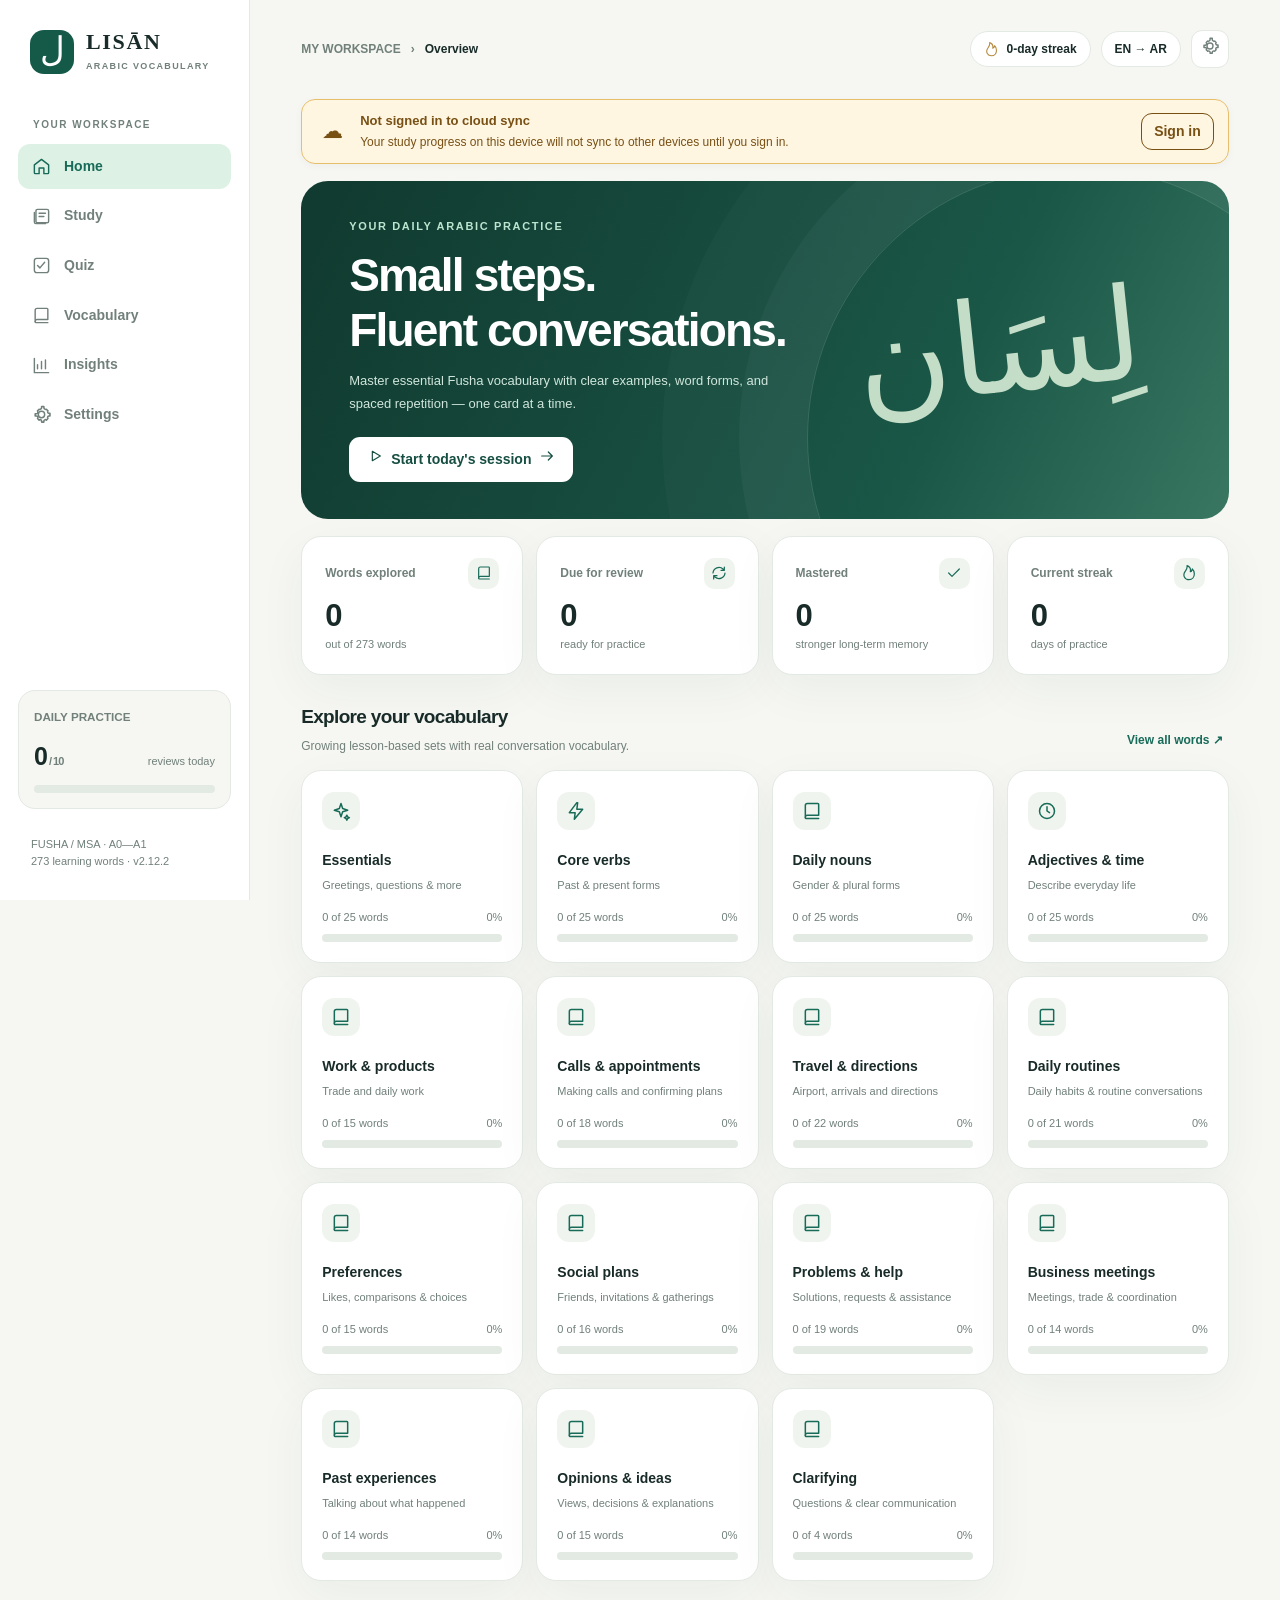
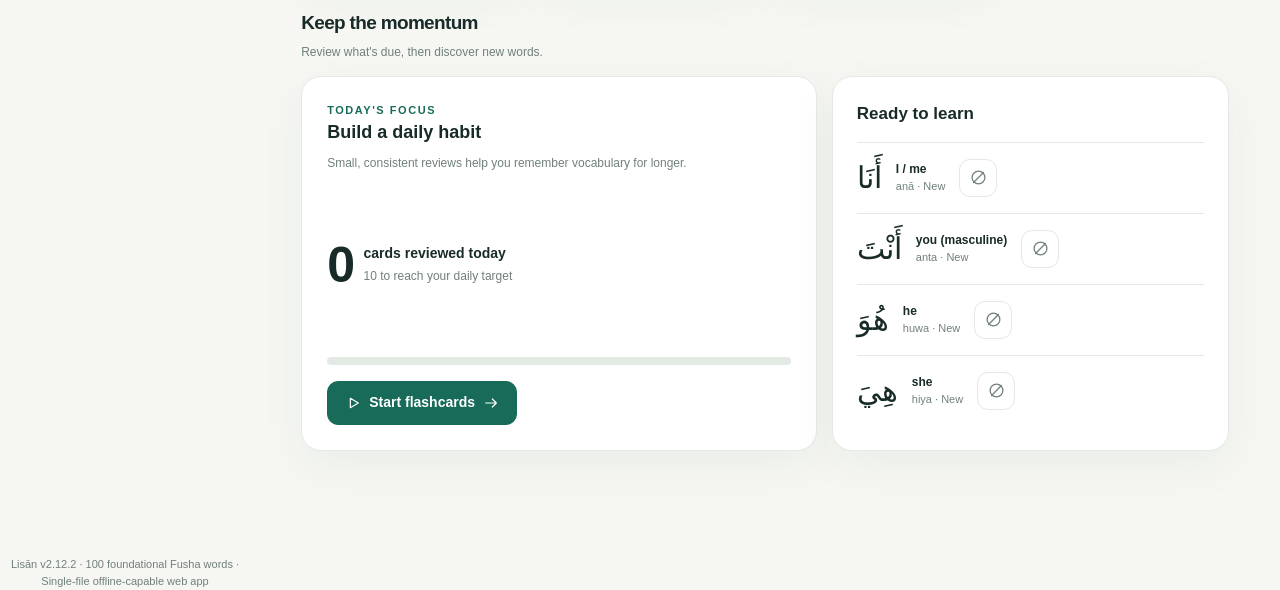
==== commit ee73d3d9: "LISĀN v2.12.2: collapse cloud-sync settings by default with visible connection-status summary" ====
--- a/index.html
+++ b/index.html
@@ -221,11 +221,35 @@
 body[data-theme="dark"] .home-sync-alert[data-severity="error"]{background:#421d1d;border-color:#b65b50;color:#ffc4bb}
 body[data-theme="dark"] .home-sync-alert[data-severity="checking"]{background:var(--surface-2);border-color:var(--border);color:var(--muted)}
 @media(max-width:540px){.home-sync-alert{padding:10px 12px;gap:9px;flex-wrap:wrap}.home-sync-alert-icon{flex-basis:23px;font-size:19px}.home-sync-alert-copy{flex-basis:calc(100% - 36px)}.home-sync-alert .btn{margin-left:auto;min-height:34px;padding:6px 11px}}
+
+/* v2.12.2 — compact collapsible cloud settings, always show connection status */
+.cloud-panel{padding:0!important;overflow:hidden}
+.cloud-panel>summary{list-style:none;display:flex;align-items:center;justify-content:space-between;gap:12px;min-height:64px;padding:15px 20px;cursor:pointer;user-select:none}
+.cloud-panel>summary::-webkit-details-marker{display:none}
+.cloud-panel>summary::marker{content:""}
+.cloud-panel>summary:focus-visible{outline:3px solid var(--green);outline-offset:-3px;border-radius:14px}
+.cloud-panel-heading{font-weight:850;font-size:16px;color:var(--text)}
+.cloud-panel-indicators{display:flex;align-items:center;justify-content:end;gap:11px;min-width:0;flex:0 0 auto}
+.cloud-sync-brief{display:inline-block;white-space:nowrap;font-size:11px;font-weight:800;color:var(--green);background:var(--surface-2);padding:6px 9px;border-radius:999px}
+.cloud-sync-brief[data-state="warning"]{color:#9b6a16;background:#fff2d5}
+.cloud-sync-brief[data-state="error"]{color:#b2372c;background:#ffeded}
+.cloud-sync-brief[data-state="checking"]{color:var(--muted)}
+.cloud-panel-chevron{display:inline-block;width:9px;height:9px;border-right:2px solid var(--muted);border-bottom:2px solid var(--muted);transform:translateY(-2px) rotate(45deg);transition:transform .15s ease}
+.cloud-panel[open] .cloud-panel-chevron{transform:translateY(3px) rotate(225deg)}
+.cloud-panel[open]>summary{border-bottom:1px solid var(--border)}
+.cloud-panel-body{padding:18px 22px 20px}
+@media(max-width:600px){
+ .cloud-panel>summary{padding:12px 14px;min-height:58px;gap:7px}
+ .cloud-panel-heading{font-size:13px}
+ .cloud-panel-indicators{gap:8px}
+ .cloud-sync-brief{font-size:10px;padding:5px 7px}
+ .cloud-panel-body{padding:15px 14px 17px}
+}
 </style>
 </head>
 <body data-theme="light">
 <div class="app">
-<aside class="sidebar"><div class="logo"><span class="logo-mark">ل</span><div><div class="logo-name">LISĀN</div><div class="logo-sub">ARABIC VOCABULARY</div></div></div><div class="side-caption">YOUR WORKSPACE</div><nav class="side-nav" id="sideNav" aria-label="Main navigation"></nav><div class="sidebar-bottom"><div class="side-goal" id="sideGoal"></div><div class="side-footer">FUSHA / MSA · A0—A1<br><span id="vocabTotal">273</span> learning words · <span data-app-version>v2.12.1</span></div></div></aside>
+<aside class="sidebar"><div class="logo"><span class="logo-mark">ل</span><div><div class="logo-name">LISĀN</div><div class="logo-sub">ARABIC VOCABULARY</div></div></div><div class="side-caption">YOUR WORKSPACE</div><nav class="side-nav" id="sideNav" aria-label="Main navigation"></nav><div class="sidebar-bottom"><div class="side-goal" id="sideGoal"></div><div class="side-footer">FUSHA / MSA · A0—A1<br><span id="vocabTotal">273</span> learning words · <span data-app-version>v2.12.2</span></div></div></aside>
 <div class="main"><main class="container"><header class="topbar"><div class="crumb">MY WORKSPACE <span>›</span> <b id="breadcrumb">Overview</b></div><div class="mobile-brand"><span class="logo-mark">ل</span><div><div class="logo-name">LISĀN</div><div class="logo-sub">ARABIC VOCABULARY</div></div></div><div class="top-actions"><div class="top-chip streak" id="streakChip"></div><div class="top-chip"><span id="topLang">EN → AR</span></div><button class="icon-button" data-page="settings" title="Settings" aria-label="Settings"><span data-svg="settings"></span></button></div></header>
 <section id="page-home" class="page">
 <div class="home-sync-alert" id="homeSyncAlert" role="status" aria-live="polite" data-severity="checking">
@@ -248,8 +272,12 @@
 <section id="page-quiz" class="page hidden" aria-label="Quick quiz"><div class="quiz-wrap"><details class="filter-collapse" id="quizFilters"><summary aria-label="Quiz options"><span class="filter-summary-title"><span>Quiz options</span><small>Target, method, set, part of speech, difficulty and direction</small></span><span class="filter-summary-side"><span id="quizFilterState" class="filter-state">All words · Due + new</span><span class="filter-arrow" aria-hidden="true"></span></span></summary><div class="toolbar quiz-config"><label style="color:var(--muted);font-size:12px;font-weight:750">Set <select class="select" id="quizPack"></select></label><label style="color:var(--muted);font-size:12px;font-weight:750">Part of speech <select class="select" id="quizPart" aria-label="Quiz part of speech"></select></label><label style="color:var(--muted);font-size:12px;font-weight:750">Difficulty <select class="select" id="quizLevel" aria-label="Quiz difficulty"><option value="all">All levels</option><option>A1</option><option>A2</option><option>B1</option><option>B2</option><option>C1</option></select></label><label style="color:var(--muted);font-size:12px;font-weight:750">Target <select class="select" id="quizTarget"><option value="all">All words</option><option value="star">Favorites</option><option value="school">Class additions only</option></select></label><label style="color:var(--muted);font-size:12px;font-weight:750">Question order <select class="select" id="quizMode"><option value="daily">Due + new</option><option value="review">Due only</option><option value="sequence">In order</option></select></label><label style="color:var(--muted);font-size:12px;font-weight:750">Direction <select class="select" id="quizDirection"><option value="mixed">Mixed</option><option value="meaning">Meaning → Arabic</option><option value="arabic">Arabic → Meaning</option></select></label><button class="btn" data-action="restartQuiz"><span data-svg="refresh"></span> New quiz</button></div></details><div id="quizContent"></div></div></section>
 <section id="page-insights" class="page hidden"><div class="kicker">LEARNING ANALYTICS</div><h1 class="page-title">Your progress</h1><p class="subtitle">A clear view of what you've covered and what's coming next.</p><div class="stats-grid" id="insightStats"></div><div class="section-heading"><div><h2>Quiz progress · tracked separately</h2></div></div><div class="stats-grid" id="quizStats"></div><div class="section-heading"><div><h2>Learning overview</h2></div></div><div class="insights-grid"><div class="card insight-card"><h3>Upcoming reviews · 7 days</h3><p>Words scheduled for review on each date (excludes new words).</p><div class="bar-chart" id="dueChart"></div></div><div class="card insight-card"><h3>Progress by set</h3><p>Words you've seen at least once.</p><div class="breakdown" id="setBreakdown"></div></div><div class="card insight-card"><h3>Last 7 days of practice</h3><p>Answers reviewed per day.</p><div class="bar-chart" id="practiceChart"></div></div><div class="card insight-card" id="insightsGuide"></div></div></section>
 <section id="page-settings" class="page hidden"><div class="kicker">PERSONALIZE YOUR STUDY</div><h1 class="page-title">Settings & backup</h1><p class="subtitle">Make Lisān fit your daily routine and protect your progress.</p><div class="settings-grid">
-<div class="card settings-panel cloud-panel" id="cloudPanel" style="grid-column:1/-1">
-<h3>Cloud sync · iPhone / iPad / PC</h3>
+<details class="card settings-panel cloud-panel" id="cloudPanel" style="grid-column:1/-1">
+<summary class="cloud-panel-summary">
+  <span class="cloud-panel-heading">Cloud sync · iPhone / iPad / PC</span>
+  <span class="cloud-panel-indicators"><span class="cloud-sync-brief" id="cloudSyncBrief" data-state="checking" role="status" aria-live="polite">接続確認中</span><span class="cloud-panel-chevron" aria-hidden="true"></span></span>
+</summary>
+<div class="cloud-panel-body">
 <p>Use the same email and password on each device. Existing learning data stays on your device until you choose the first migration. Export a backup on your iPhone before starting.</p>
 <div class="cloud-sync-status" id="cloudSyncStatus" role="status" aria-live="polite">Not connected. Your learning data stays on this device.</div>
 <div id="cloudSyncIntro" class="cloud-small">Project: arabic-words-9b6ac</div>
@@ -275,7 +303,8 @@
 <button type="button" class="btn ghost" id="cloudSignOut" hidden>Sign out (keep local data)</button>
 </div>
 <p class="cloud-small">Cloud access requires Firebase Email/Password authentication and Firestore security rules. This app never saves your login password in study data.</p>
-</div><div class="card settings-panel"><h3>Learning preferences</h3><div class="setting-row"><div><strong>Meaning language</strong><small>English is recommended for English → Arabic practice.</small></div><select class="select" id="settingLang"><option value="en">English</option><option value="jp">日本語</option></select></div><div class="setting-row"><div><strong>Daily new word target</strong><small>Maximum new words introduced per session.</small></div><select class="select" id="settingDaily"><option value="5">5 words</option><option value="10">10 words</option><option value="15">15 words</option><option value="20">20 words</option><option value="25">25 words</option><option value="50">50 words</option></select></div><div class="setting-row"><div><strong>Automatic answer pronunciation</strong><small>Read the Arabic word when revealing a flashcard or selecting a quiz answer.</small></div><select class="select" id="settingAutoRead"><option value="on">On · recommended</option><option value="off">Off</option></select></div><div class="setting-row"><div><strong>Arabic pronunciation style</strong><small>Natural: pause without final short vowels. Word details retain full grammatical endings.</small></div><select class="select" id="settingPronunciation"><option value="natural">Natural pauses · recommended</option><option value="full">Full endings · grammar reference</option></select></div><div class="setting-row"><div><strong>Arabic text size</strong><small>Only Arabic script is enlarged.</small></div><select class="select" id="settingArabic"><option value="1">Large · 100%</option><option value="1.15">Extra large · 115%</option><option value="1.3">Maximum · 130%</option></select></div><div class="setting-row"><div><strong>Appearance</strong><small>Choose a comfortable color theme.</small></div><select class="select" id="settingTheme"><option value="light">Light</option><option value="dark">Dark</option></select></div></div><div class="card settings-panel" id="srsPanel"><h3>Spaced repetition / forgetting curve</h3>
+</div></details>
+<div class="card settings-panel"><h3>Learning preferences</h3><div class="setting-row"><div><strong>Meaning language</strong><small>English is recommended for English → Arabic practice.</small></div><select class="select" id="settingLang"><option value="en">English</option><option value="jp">日本語</option></select></div><div class="setting-row"><div><strong>Daily new word target</strong><small>Maximum new words introduced per session.</small></div><select class="select" id="settingDaily"><option value="5">5 words</option><option value="10">10 words</option><option value="15">15 words</option><option value="20">20 words</option><option value="25">25 words</option><option value="50">50 words</option></select></div><div class="setting-row"><div><strong>Automatic answer pronunciation</strong><small>Read the Arabic word when revealing a flashcard or selecting a quiz answer.</small></div><select class="select" id="settingAutoRead"><option value="on">On · recommended</option><option value="off">Off</option></select></div><div class="setting-row"><div><strong>Arabic pronunciation style</strong><small>Natural: pause without final short vowels. Word details retain full grammatical endings.</small></div><select class="select" id="settingPronunciation"><option value="natural">Natural pauses · recommended</option><option value="full">Full endings · grammar reference</option></select></div><div class="setting-row"><div><strong>Arabic text size</strong><small>Only Arabic script is enlarged.</small></div><select class="select" id="settingArabic"><option value="1">Large · 100%</option><option value="1.15">Extra large · 115%</option><option value="1.3">Maximum · 130%</option></select></div><div class="setting-row"><div><strong>Appearance</strong><small>Choose a comfortable color theme.</small></div><select class="select" id="settingTheme"><option value="light">Light</option><option value="dark">Dark</option></select></div></div><div class="card settings-panel" id="srsPanel"><h3>Spaced repetition / forgetting curve</h3>
 <p>Customize how quickly words return. Changes apply to future answers, not reviews already scheduled.</p>
 <div class="setting-row"><div><strong>Review schedule</strong><small>Choose a preset, or customize below.</small></div><select class="select" id="settingCurve"><option value="standard">Balanced</option><option value="intensive">Intensive · more often</option><option value="relaxed">Relaxed · less often</option><option value="custom">Custom</option></select></div>
 <div class="srs-settings">
@@ -292,7 +321,7 @@
 <div class="overlay hidden" id="wordOverlay" role="presentation"><div class="modal" id="wordModal" role="dialog" aria-modal="true" aria-label="Word details"></div></div>
 <div class="toast hidden" id="toast" role="status" aria-live="polite"></div>
 <script>
-const APP_VERSION="2.12.1";
+const APP_VERSION="2.12.2";
 const showVersion=()=>document.querySelectorAll("[data-app-version]").forEach(el=>el.textContent="v"+APP_VERSION);
 showVersion();
 const WORDS=[{"id":1,"ar":"أَنَا","reading":"anā","jp":"私","kind":"pron","phase":1,"example":"أَنَا مِنَ الْيَابَانِ.","exampleReading":"Anā mina l-Yābān.","exampleJa":"私は日本出身です。","note":"性別に関係なく使えます。","en":"I / me","exampleEn":"I am from Japan.","level":"A1","forms":{}},{"id":2,"ar":"أَنْتَ","reading":"anta","jp":"あなた（男性）","kind":"pron","phase":1,"example":"أَنْتَ طَالِبٌ؟","exampleReading":"Anta ṭālib?","exampleJa":"あなたは学生ですか？","note":"女性相手は أَنْتِ（anti）。","forms":{"variant":"أَنْتِ"},"en":"you (masculine)","exampleEn":"Are you a student? (to a man)","level":"A1"},{"id":3,"ar":"هُوَ","reading":"huwa","jp":"彼","kind":"pron","phase":1,"example":"هُوَ فِي الْمَكْتَبِ.","exampleReading":"Huwa fī l-maktab.","exampleJa":"彼はオフィスにいます。","note":"英語の he。","en":"he","exampleEn":"He is in the office.","level":"A1","forms":{}},{"id":4,"ar":"هِيَ","reading":"hiya","jp":"彼女","kind":"pron","phase":1,"example":"هِيَ طَبِيبَةٌ.","exampleReading":"Hiya ṭabība.","exampleJa":"彼女は医師です。","note":"英語の she。","en":"she","exampleEn":"She is a doctor.","level":"A1","forms":{}},{"id":5,"ar":"نَحْنُ","reading":"naḥnu","jp":"私たち","kind":"pron","phase":1,"example":"نَحْنُ نَسْكُنُ فِي دُبَيَّ.","exampleReading":"Naḥnu naskunu fī Dubayy.","exampleJa":"私たちはドバイに住んでいます。","note":"現在形は نـ が基本。","en":"we / us","exampleEn":"We live in Dubai.","level":"A1","forms":{}},{"id":6,"ar":"هَذَا","reading":"hādhā","jp":"これ・この（男性名詞）","kind":"demo","phase":1,"example":"هَذَا كِتَابٌ.","exampleReading":"Hādhā kitāb.","exampleJa":"これは本です。","note":"女性名詞では هَذِهِ（hādhihi）。","forms":{"variant":"هَذِهِ"},"en":"this (masculine)","exampleEn":"This is a book.","level":"A1"},{"id":7,"ar":"نَعَمْ","reading":"naʿam","jp":"はい","kind":"func","phase":1,"example":"نَعَمْ، أَنَا جَاهِزٌ.","exampleReading":"Naʿam, anā jāhiz.","exampleJa":"はい、準備できています。","note":"会話では「アィワ」など方言の返事も一般的。","en":"yes","exampleEn":"Yes, I am ready.","level":"A1","forms":{}},{"id":8,"ar":"لَا","reading":"lā","jp":"いいえ・～ではない","kind":"func","phase":1,"example":"لَا، شُكْرًا.","exampleReading":"Lā, shukran.","exampleJa":"いいえ、結構です。","note":"動詞の現在形を否定する場合にも使います。","en":"no / not","exampleEn":"No, thank you.","level":"A1","forms":{}},{"id":9,"ar":"مَنْ","reading":"man","jp":"誰","kind":"question","phase":1,"example":"مَنْ هَذَا؟","exampleReading":"Man hādhā?","exampleJa":"これは誰ですか？","note":"人を尋ねる疑問詞。","en":"who","exampleEn":"Who is this?","level":"A1","forms":{}},{"id":10,"ar":"مَا","reading":"mā","jp":"何","kind":"question","phase":1,"example":"مَا هَذَا؟","exampleReading":"Mā hādhā?","exampleJa":"これは何ですか？","note":"مَاذَا（mādhā）も「何」。","en":"what","exampleEn":"What is this?","level":"A1","forms":{}},{"id":11,"ar":"أَيْنَ","reading":"ayna","jp":"どこ","kind":"question","phase":1,"example":"أَيْنَ الْمَطْعَمُ؟","exampleReading":"Ayna l-maṭʿam?","exampleJa":"レストランはどこですか？","note":"場所を尋ねる基本形。","en":"where","exampleEn":"Where is the restaurant?","level":"A1","forms":{}},{"id":12,"ar":"كَيْفَ","reading":"kayfa","jp":"どのように・どう","kind":"question","phase":1,"example":"كَيْفَ حَالُكَ؟","exampleReading":"Kayfa ḥāluka?","exampleJa":"お元気ですか？（男性へ）","note":"女性へは حَالُكِ。","en":"how","exampleEn":"How are you? (to a man)","level":"A1","forms":{}},{"id":13,"ar":"هَلْ","reading":"hal","jp":"～ですか？（Yes/No）","kind":"func","phase":1,"example":"هَلْ هَذَا صَحِيحٌ؟","exampleReading":"Hal hādhā ṣaḥīḥ?","exampleJa":"これは正しいですか？","note":"文頭に置くとYes/No疑問文になります。","en":"yes/no question marker","exampleEn":"Is this correct?","level":"A1","forms":{}},{"id":14,"ar":"وَ","reading":"wa","jp":"そして・～と","kind":"func","phase":1,"example":"قَهْوَةٌ وَمَاءٌ، مِنْ فَضْلِكَ.","exampleReading":"Qahwa wa-māʾ, min faḍlik.","exampleJa":"コーヒーと水をお願いします。","note":"文字に直接つながります。","en":"and / with","exampleEn":"Coffee and water, please.","level":"A1","forms":{}},{"id":15,"ar":"فِي","reading":"fī","jp":"～の中に・～で","kind":"prep","phase":1,"example":"أَنَا فِي الْفُنْدُقِ.","exampleReading":"Anā fī l-funduq.","exampleJa":"私はホテルにいます。","note":"後ろの名詞は属格になります。","en":"in / at","exampleEn":"I am at the hotel.","level":"A1","forms":{}},{"id":16,"ar":"مِنْ","reading":"min","jp":"～から","kind":"prep","phase":1,"example":"أَنَا مِنَ الْيَابَانِ.","exampleReading":"Anā mina l-Yābān.","exampleJa":"私は日本から来ました。","note":"出身を答える時にも必須。","en":"from","exampleEn":"I am from Japan.","level":"A1","forms":{}},{"id":17,"ar":"إِلَى","reading":"ilā","jp":"～へ","kind":"prep","phase":1,"example":"أَذْهَبُ إِلَى الْعَمَلِ.","exampleReading":"Adhhabu ilā l-ʿamal.","exampleJa":"仕事に行きます。","note":"方向・行き先を示します。","en":"to / toward","exampleEn":"I go to work.","level":"A1","forms":{}},{"id":18,"ar":"مَعَ","reading":"maʿa","jp":"～と一緒に","kind":"prep","phase":1,"example":"أَنَا مَعَ صَدِيقِي.","exampleReading":"Anā maʿa ṣadīqī.","exampleJa":"私は友人と一緒です。","note":"後ろの名詞は属格。","en":"with / together with","exampleEn":"I am with my friend.","level":"A1","forms":{}},{"id":19,"ar":"عِنْدَ","reading":"ʿinda","jp":"～のところに・～を持っている","kind":"prep","phase":1,"example":"عِنْدِي سُؤَالٌ.","exampleReading":"ʿIndī suʾāl.","exampleJa":"質問があります。","note":"عِنْدِي = 私にはある。","en":"at / have","exampleEn":"I have a question.","level":"A1","forms":{}},{"id":20,"ar":"هُنَا","reading":"hunā","jp":"ここ","kind":"adv","phase":1,"example":"أَنَا هُنَا.","exampleReading":"Anā hunā.","exampleJa":"私はここにいます。","note":"方向を指す時にも使用。","en":"here","exampleEn":"I am here.","level":"A1","forms":{}},{"id":21,"ar":"هُنَاكَ","reading":"hunāka","jp":"そこ・あそこ","kind":"adv","phase":1,"example":"الْمَطْعَمُ هُنَاكَ.","exampleReading":"Al-maṭʿam hunāka.","exampleJa":"レストランはあそこです。","note":"フスハーの基本的な言い方。","en":"there","exampleEn":"The restaurant is over there.","level":"A1","forms":{}},{"id":22,"ar":"مَرْحَبًا","reading":"marḥaban","jp":"こんにちは・ようこそ","kind":"phrase","phase":1,"example":"مَرْحَبًا! كَيْفَ حَالُكَ؟","exampleReading":"Marḥaban! Kayfa ḥāluka?","exampleJa":"こんにちは！お元気ですか？","note":"日常会話で非常によく使います。","en":"hello / welcome","exampleEn":"Hello! How are you?","level":"A1","forms":{}},{"id":23,"ar":"شُكْرًا","reading":"shukran","jp":"ありがとう","kind":"phrase","phase":1,"example":"شُكْرًا جَزِيلًا.","exampleReading":"Shukran jazīlan.","exampleJa":"本当にありがとうございます。","note":"湾岸でもそのまま使えます。","en":"thank you","exampleEn":"Thank you very much.","level":"A1","forms":{}},{"id":24,"ar":"مِنْ فَضْلِكَ","reading":"min faḍlika","jp":"お願いします（男性へ）","kind":"phrase","phase":1,"example":"مَاءٌ، مِنْ فَضْلِكَ.","exampleReading":"Māʾ, min faḍlika.","exampleJa":"お水をお願いします。","note":"女性へは min faḍliki。","forms":{"variant":"مِنْ فَضْلِكِ"},"en":"please (to a man)","exampleEn":"Water, please.","level":"A1"},{"id":25,"ar":"عَفْوًا","reading":"ʿafwan","jp":"どういたしまして・すみません","kind":"phrase","phase":1,"example":"عَفْوًا، أَيْنَ الْمَطَارُ؟","exampleReading":"ʿAfwan, ayna l-maṭār?","exampleJa":"すみません、空港はどこですか？","note":"声をかける時・お礼への返答にも。","en":"you are welcome / excuse me","exampleEn":"Excuse me, where is the airport?","level":"A1","forms":{}},{"id":26,"ar":"ذَهَبَ","reading":"dhahaba","jp":"行く","kind":"verb","phase":2,"example":"أَذْهَبُ إِلَى الْمَكْتَبِ صَبَاحًا.","exampleReading":"Adhhabu ilā l-maktab ṣabāḥan.","exampleJa":"私は朝オフィスに行きます。","note":"完了形は「彼は行った」。未完了形は「彼は行く」。","forms":{"past":"ذَهَبَ","present":"يَذْهَبُ"},"en":"to go","exampleEn":"I go to the office in the morning.","level":"A1"},{"id":27,"ar":"جَاءَ","reading":"jāʾa","jp":"来る","kind":"verb","phase":2,"example":"مَتَى تَجِيءُ؟","exampleReading":"Matā tajīʾu?","exampleJa":"いつ来ますか？（男性へ）","note":"جَاءَ の未完了形は يَجِيءُ。 أَتَى / يَأْتِي は別の「来る」。","forms":{"past":"جَاءَ","present":"يَجِيءُ"},"en":"to come","exampleEn":"When are you coming? (to a man)","level":"A1"},{"id":28,"ar":"أَرَادَ","reading":"arāda","jp":"欲しい・望む","kind":"verb","phase":2,"example":"أُرِيدُ قَهْوَةً.","exampleReading":"Urīdu qahwatan.","exampleJa":"コーヒーが欲しいです。","note":"とてもよく使う「～したい」。","forms":{"past":"أَرَادَ","present":"يُرِيدُ"},"en":"to want","exampleEn":"I want coffee.","level":"A1"},{"id":29,"ar":"أَحَبَّ","reading":"aḥabba","jp":"好き・愛する","kind":"verb","phase":2,"example":"أُحِبُّ الْقَهْوَةَ.","exampleReading":"Uḥibbu l-qahwa.","exampleJa":"私はコーヒーが好きです。","note":"シャッダによって b を重ねます。","forms":{"past":"أَحَبَّ","present":"يُحِبُّ"},"en":"to like / love","exampleEn":"I like coffee.","level":"A1","classAdded":true},{"id":30,"ar":"عَرَفَ","reading":"ʿarafa","jp":"知る・知っている","kind":"verb","phase":2,"example":"لَا أَعْرِفُ هَذَا الْمَكَانَ.","exampleReading":"Lā aʿrifu hādhā l-makān.","exampleJa":"私はこの場所を知りません。","note":"人・場所・事実を知る時に使います。","forms":{"past":"عَرَفَ","present":"يَعْرِفُ"},"en":"to know","exampleEn":"I do not know this place.","level":"A1"},{"id":31,"ar":"فَهِمَ","reading":"fahima","jp":"理解する","kind":"verb","phase":2,"example":"أَفْهَمُ قَلِيلًا مِنَ الْعَرَبِيَّةِ.","exampleReading":"Afhamu qalīlan mina l-ʿarabiyya.","exampleJa":"アラビア語は少し分かります。","note":"لَا أَفْهَمُ = 分かりません。","forms":{"past":"فَهِمَ","present":"يَفْهَمُ"},"en":"to understand","exampleEn":"I understand a little Arabic.","level":"A1"},{"id":32,"ar":"تَكَلَّمَ","reading":"takallama","jp":"話す","kind":"verb","phase":2,"example":"أَتَكَلَّمُ الْإِنْجِلِيزِيَّةَ.","exampleReading":"Atakallamu l-injilīziyya.","exampleJa":"私は英語を話します。","note":"会話では別の動詞を使う地域もあります。","forms":{"past":"تَكَلَّمَ","present":"يَتَكَلَّمُ"},"en":"to speak","exampleEn":"I speak English.","level":"A1","classAdded":true},{"id":33,"ar":"قَالَ","reading":"qāla","jp":"言う","kind":"verb","phase":2,"example":"مَاذَا قُلْتَ؟","exampleReading":"Mādhā qulta?","exampleJa":"何と言いましたか？（男性へ）","note":"完了形で أنتَ は قُلْتَ。","forms":{"past":"قَالَ","present":"يَقُولُ"},"en":"to say","exampleEn":"What did you say? (to a man)","level":"A1"},{"id":34,"ar":"سَأَلَ","reading":"saʾala","jp":"質問する","kind":"verb","phase":2,"example":"أَسْأَلُ الْمُدَرِّسَ.","exampleReading":"Asʾalu l-mudarris.","exampleJa":"私は先生に質問します。","note":"ハムザの位置と形に注意。","forms":{"past":"سَأَلَ","present":"يَسْأَلُ"},"en":"to ask","exampleEn":"I ask the teacher a question.","level":"A1"},{"id":35,"ar":"أَكَلَ","reading":"akala","jp":"食べる","kind":"verb","phase":2,"example":"آكُلُ الطَّعَامَ.","exampleReading":"Ākulu ṭ-ṭaʿām.","exampleJa":"私は食事を食べます。","note":"私は食べる＝آكُلُ（ākulu）。","forms":{"past":"أَكَلَ","present":"يَأْكُلُ"},"en":"to eat","exampleEn":"I eat a meal.","level":"A1"},{"id":36,"ar":"شَرِبَ","reading":"shariba","jp":"飲む","kind":"verb","phase":2,"example":"أَشْرَبُ الْمَاءَ.","exampleReading":"Ashrabu l-māʾ.","exampleJa":"私は水を飲みます。","note":"レストランで頻出。","forms":{"past":"شَرِبَ","present":"يَشْرَبُ"},"en":"to drink","exampleEn":"I drink water.","level":"A1"},{"id":37,"ar":"أَخَذَ","reading":"akhadha","jp":"取る・受け取る","kind":"verb","phase":2,"example":"آخُذُ هَذَا، مِنْ فَضْلِكَ.","exampleReading":"Ākhudhu hādhā, min faḍlika.","exampleJa":"これをください。","note":"私は取る＝آخُذُ。","forms":{"past":"أَخَذَ","present":"يَأْخُذُ"},"en":"to take / receive","exampleEn":"Give me this, please.","level":"A1"},{"id":38,"ar":"أَعْطَى","reading":"aʿṭā","jp":"与える・渡す","kind":"verb","phase":2,"example":"أَعْطِنِي الْقَائِمَةَ، مِنْ فَضْلِكَ.","exampleReading":"Aʿṭinī l-qāʾima, min faḍlika.","exampleJa":"メニューをください。","note":"أَعْطِنِي は命令形「私にください」。","forms":{"past":"أَعْطَى","present":"يُعْطِي"},"en":"to give","exampleEn":"Give me the menu, please.","level":"A1"},{"id":39,"ar":"اِشْتَرَى","reading":"ishtarā","jp":"買う","kind":"verb","phase":2,"example":"أَشْتَرِي هَذَا الْكِتَابَ.","exampleReading":"Ashtarī hādhā l-kitāb.","exampleJa":"私はこの本を買います。","note":"語末が弱い動詞。","forms":{"past":"اِشْتَرَى","present":"يَشْتَرِي"},"en":"to buy","exampleEn":"I buy this book.","level":"A2"},{"id":40,"ar":"دَفَعَ","reading":"dafaʿa","jp":"支払う","kind":"verb","phase":2,"example":"أَدْفَعُ بِالْبِطَاقَةِ.","exampleReading":"Adfaʿu bil-biṭāqa.","exampleJa":"カードで支払います。","note":"بِـ は「～で」。","forms":{"past":"دَفَعَ","present":"يَدْفَعُ"},"en":"to pay","exampleEn":"I pay by card.","level":"A1"},{"id":41,"ar":"عَمِلَ","reading":"ʿamila","jp":"働く","kind":"verb","phase":2,"example":"أَعْمَلُ فِي شَرِكَةٍ يَابَانِيَّةٍ.","exampleReading":"Aʿmalu fī sharika yābāniyya.","exampleJa":"日本の会社で働いています。","note":"仕事の自己紹介に便利。","forms":{"past":"عَمِلَ","present":"يَعْمَلُ"},"en":"to work","exampleEn":"I work for a Japanese company.","level":"A1"},{"id":42,"ar":"دَرَسَ","reading":"darasa","jp":"勉強する","kind":"verb","phase":2,"example":"أَدْرُسُ الْعَرَبِيَّةَ.","exampleReading":"Adrusu l-ʿarabiyya.","exampleJa":"アラビア語を勉強しています。","note":"دَرَّسَ は「教える」。","forms":{"past":"دَرَسَ","present":"يَدْرُسُ"},"en":"to study","exampleEn":"I study Arabic.","level":"A1"},{"id":43,"ar":"قَرَأَ","reading":"qaraʾa","jp":"読む","kind":"verb","phase":2,"example":"أَقْرَأُ كِتَابًا.","exampleReading":"Aqraʾu kitāban.","exampleJa":"私は本を読みます。","note":"語末のハムザに注意。","forms":{"past":"قَرَأَ","present":"يَقْرَأُ"},"en":"to read","exampleEn":"I read a book.","level":"A1"},{"id":44,"ar":"كَتَبَ","reading":"kataba","jp":"書く","kind":"verb","phase":2,"example":"أَكْتُبُ رِسَالَةً.","exampleReading":"Aktubu risālatan.","exampleJa":"私はメッセージを書きます。","note":"未完了形の基本パターン。","forms":{"past":"كَتَبَ","present":"يَكْتُبُ"},"en":"to write","exampleEn":"I write a message.","level":"A1"},{"id":45,"ar":"فَتَحَ","reading":"fataḥa","jp":"開ける","kind":"verb","phase":2,"example":"أَفْتَحُ الْبَابَ.","exampleReading":"Aftaḥu l-bāb.","exampleJa":"私はドアを開けます。","note":"閉める＝أَغْلَقَ。","forms":{"past":"فَتَحَ","present":"يَفْتَحُ"},"en":"to open","exampleEn":"I open the door.","level":"A1"},{"id":46,"ar":"أَغْلَقَ","reading":"aghlaqa","jp":"閉める","kind":"verb","phase":2,"example":"أُغْلِقُ الْبَابَ.","exampleReading":"Ughliqu l-bāb.","exampleJa":"私はドアを閉めます。","note":"第4形の動詞。接頭辞の母音が u。","forms":{"past":"أَغْلَقَ","present":"يُغْلِقُ"},"en":"to close","exampleEn":"I close the door.","level":"A1"},{"id":47,"ar":"جَلَسَ","reading":"jalasa","jp":"座る","kind":"verb","phase":2,"example":"أَجْلِسُ هُنَا.","exampleReading":"Ajlisu hunā.","exampleJa":"私はここに座ります。","note":"اِجْلِسْ は命令形「座って」。","forms":{"past":"جَلَسَ","present":"يَجْلِسُ"},"en":"to sit","exampleEn":"I sit here.","level":"A1","classAdded":true},{"id":48,"ar":"سَكَنَ","reading":"sakana","jp":"住む","kind":"verb","phase":2,"example":"أَسْكُنُ فِي دُبَيَّ.","exampleReading":"Askunu fī Dubayy.","exampleJa":"私はドバイに住んでいます。","note":"住まい・居住地の表現。","forms":{"past":"سَكَنَ","present":"يَسْكُنُ"},"en":"to live","exampleEn":"I live in Dubai.","level":"A1"},{"id":49,"ar":"اِنْتَظَرَ","reading":"intaẓara","jp":"待つ","kind":"verb","phase":2,"example":"أَنْتَظِرُ صَدِيقِي.","exampleReading":"Antaẓiru ṣadīqī.","exampleJa":"友人を待っています。","note":"少し待ってください＝اِنْتَظِرْ قَلِيلًا。","forms":{"past":"اِنْتَظَرَ","present":"يَنْتَظِرُ"},"en":"to wait","exampleEn":"I am waiting for my friend.","level":"A1"},{"id":50,"ar":"اِحْتَاجَ","reading":"iḥtāja","jp":"必要とする","kind":"verb","phase":2,"example":"أَحْتَاجُ إِلَى مُسَاعَدَةٍ.","exampleReading":"Aḥtāju ilā musāʿada.","exampleJa":"助けが必要です。","note":"通常 إِلَى を伴います。","forms":{"past":"اِحْتَاجَ","present":"يَحْتَاجُ"},"en":"to need","exampleEn":"I need help.","level":"A2"},{"id":51,"ar":"اِسْمٌ","reading":"ism","jp":"名前","kind":"noun","phase":3,"example":"مَا اسْمُكَ؟","exampleReading":"Mā smuka?","exampleJa":"お名前は何ですか？（男性へ）","note":"女性へは مَا اسْمُكِ؟。","forms":{"gender":"m","plural":"أَسْمَاءٌ"},"en":"name","exampleEn":"What is your name? (to a man)","level":"A1"},{"id":52,"ar":"بَيْتٌ","reading":"bayt","jp":"家","kind":"noun","phase":3,"example":"هَذَا بَيْتِي.","exampleReading":"Hādhā baytī.","exampleJa":"これは私の家です。","note":"ـِي は「私の」。","forms":{"gender":"m","plural":"بُيُوتٌ"},"en":"house / home","exampleEn":"This is my house.","level":"A1"},{"id":53,"ar":"غُرْفَةٌ","reading":"ghurfa","jp":"部屋","kind":"noun","phase":3,"example":"الْغُرْفَةُ كَبِيرَةٌ.","exampleReading":"Al-ghurfa kabīra.","exampleJa":"部屋は広いです。","note":"非人間の複数は女性単数扱いされることが多い。","forms":{"gender":"f","plural":"غُرَفٌ"},"en":"room","exampleEn":"The room is spacious.","level":"A1"},{"id":54,"ar":"مَاءٌ","reading":"māʾ","jp":"水","kind":"noun","phase":3,"example":"أُرِيدُ مَاءً، مِنْ فَضْلِكَ.","exampleReading":"Urīdu māʾan, min faḍlika.","exampleJa":"お水をお願いします。","note":"物質名詞。普段は単数で使用。","forms":{"gender":"m","plural":"مِيَاهٌ","pluralNote":"水は通常、不可算名詞。複数の水・水域を指すときに使います。"},"en":"water","exampleEn":"Water, please.","level":"A1"},{"id":55,"ar":"طَعَامٌ","reading":"ṭaʿām","jp":"食べ物・食事","kind":"noun","phase":3,"example":"هَذَا الطَّعَامُ لَذِيذٌ.","exampleReading":"Hādhā ṭ-ṭaʿām ladhīdh.","exampleJa":"この料理はおいしいです。","note":"複数は「料理・食品の種類」の意味でも使います。","forms":{"gender":"m","plural":"أَطْعِمَةٌ"},"en":"food / meal","exampleEn":"This food is delicious.","level":"A1","classAdded":true},{"id":56,"ar":"خُبْزٌ","reading":"khubz","jp":"パン","kind":"noun","phase":3,"example":"أُرِيدُ خُبْزًا.","exampleReading":"Urīdu khubzan.","exampleJa":"パンが欲しいです。","note":"一般に物質名詞として扱います。","forms":{"gender":"m","plural":null,"pluralNote":"通常は単数形で使い、一般的な複数形を暗記する必要はありません。"},"en":"bread","exampleEn":"I want bread.","level":"A1"},{"id":57,"ar":"قَهْوَةٌ","reading":"qahwa","jp":"コーヒー","kind":"noun","phase":3,"example":"أُرِيدُ قَهْوَةً سَاخِنَةً.","exampleReading":"Urīdu qahwatan sākhina.","exampleJa":"温かいコーヒーが欲しいです。","note":"コーヒー1杯を指すこともあります。","forms":{"gender":"f","plural":"قَهَوَاتٌ"},"en":"coffee","exampleEn":"I want hot coffee.","level":"A1"},{"id":58,"ar":"شَايٌ","reading":"shāy","jp":"お茶","kind":"noun","phase":3,"example":"هَلْ تُرِيدُ شَايًا؟","exampleReading":"Hal turīdu shāyan?","exampleJa":"お茶はいかがですか？（男性へ）","note":"普段は物質名詞。","forms":{"gender":"m","plural":null,"pluralNote":"通常は単数形で使い、一般的な複数形を暗記する必要はありません。"},"en":"tea","exampleEn":"Would you like tea? (to a man)","level":"A1"},{"id":59,"ar":"مَطْعَمٌ","reading":"maṭʿam","jp":"レストラン","kind":"noun","phase":3,"example":"أَيْنَ الْمَطْعَمُ؟","exampleReading":"Ayna l-maṭʿam?","exampleJa":"レストランはどこですか？","note":"不規則複数形。","forms":{"gender":"m","plural":"مَطَاعِمُ"},"en":"restaurant","exampleEn":"Where is the restaurant?","level":"A1"},{"id":60,"ar":"قَائِمَةٌ","reading":"qāʾima","jp":"リスト・メニュー","kind":"noun","phase":3,"example":"أُرِيدُ قَائِمَةَ الطَّعَامِ.","exampleReading":"Urīdu qāʾimata ṭ-ṭaʿām.","exampleJa":"メニューが欲しいです。","note":"قَائِمَةُ الطَّعَامِ ＝ 食事メニュー。","forms":{"gender":"f","plural":"قَوَائِمُ"},"en":"menu / list","exampleEn":"I want the menu.","level":"A1"},{"id":61,"ar":"حِسَابٌ","reading":"ḥisāb","jp":"会計・口座","kind":"noun","phase":3,"example":"الْحِسَابَ، مِنْ فَضْلِكَ.","exampleReading":"Al-ḥisāba, min faḍlika.","exampleJa":"お会計をお願いします。","note":"会計・請求書・銀行口座にも使用。","forms":{"gender":"m","plural":"حِسَابَاتٌ"},"en":"bill / account","exampleEn":"The bill, please.","level":"A1"},{"id":62,"ar":"سِعْرٌ","reading":"siʿr","jp":"価格","kind":"noun","phase":3,"example":"مَا سِعْرُ هَذَا؟","exampleReading":"Mā siʿru hādhā?","exampleJa":"これはいくらですか？","note":"値段を聞く時は بِكَمْ هَذَا؟ も便利。","forms":{"gender":"m","plural":"أَسْعَارٌ"},"en":"price","exampleEn":"How much is this?","level":"A1"},{"id":63,"ar":"سُوقٌ","reading":"sūq","jp":"市場","kind":"noun","phase":3,"example":"السُّوقُ قَرِيبٌ.","exampleReading":"As-sūq qarīb.","exampleJa":"市場は近いです。","note":"買い物の場所。","forms":{"gender":"m","plural":"أَسْوَاقٌ"},"en":"market","exampleEn":"The market is nearby.","level":"A1"},{"id":64,"ar":"مَتْجَرٌ","reading":"matjar","jp":"店","kind":"noun","phase":3,"example":"الْمَتْجَرُ مَفْتُوحٌ.","exampleReading":"Al-matjar maftūḥ.","exampleJa":"お店は開いています。","note":"小売店全般。","forms":{"gender":"m","plural":"مَتَاجِرُ"},"en":"shop / store","exampleEn":"The shop is open.","level":"A1"},{"id":65,"ar":"سَيَّارَةٌ","reading":"sayyāra","jp":"車","kind":"noun","phase":3,"example":"هَذِهِ سَيَّارَتِي.","exampleReading":"Hādhihi sayyāratī.","exampleJa":"これは私の車です。","note":"シャッダで y を長く発音。","forms":{"gender":"f","plural":"سَيَّارَاتٌ"},"en":"car","exampleEn":"This is my car.","level":"A2"},{"id":66,"ar":"طَرِيقٌ","reading":"ṭarīq","jp":"道・道路","kind":"noun","phase":3,"example":"هَذَا الطَّرِيقُ طَوِيلٌ.","exampleReading":"Hādhā ṭ-ṭarīq ṭawīl.","exampleJa":"この道は長いです。","note":"道を尋ねる時に便利。","forms":{"gender":"m","plural":"طُرُقٌ"},"en":"road / way","exampleEn":"This road is long.","level":"A2"},{"id":67,"ar":"فُنْدُقٌ","reading":"funduq","jp":"ホテル","kind":"noun","phase":3,"example":"الْفُنْدُقُ هُنَاكَ.","exampleReading":"Al-funduq hunāka.","exampleJa":"ホテルはあそこです。","note":"不規則複数形。","forms":{"gender":"m","plural":"فَنَادِقُ"},"en":"hotel","exampleEn":"The hotel is over there.","level":"A2"},{"id":68,"ar":"مَطَارٌ","reading":"maṭār","jp":"空港","kind":"noun","phase":3,"example":"أَذْهَبُ إِلَى الْمَطَارِ.","exampleReading":"Adhhabu ilā l-maṭār.","exampleJa":"空港に行きます。","note":"旅行で頻出。","forms":{"gender":"m","plural":"مَطَارَاتٌ"},"en":"airport","exampleEn":"I am going to the airport.","level":"A2"},{"id":69,"ar":"مَدِينَةٌ","reading":"madīna","jp":"都市・街","kind":"noun","phase":3,"example":"دُبَيُّ مَدِينَةٌ كَبِيرَةٌ.","exampleReading":"Dubayyu madīna kabīra.","exampleJa":"ドバイは大きな都市です。","note":"女性名詞。","forms":{"gender":"f","plural":"مُدُنٌ"},"en":"city","exampleEn":"Dubai is a big city.","level":"A2"},{"id":70,"ar":"شَارِعٌ","reading":"shāriʿ","jp":"通り","kind":"noun","phase":3,"example":"هَذَا الشَّارِعُ طَوِيلٌ.","exampleReading":"Hādhā sh-shāriʿ ṭawīl.","exampleJa":"この通りは長いです。","note":"道案内で頻出。","forms":{"gender":"m","plural":"شَوَارِعُ"},"en":"street","exampleEn":"This street is long.","level":"A2"},{"id":71,"ar":"رَجُلٌ","reading":"rajul","jp":"男性","kind":"noun","phase":3,"example":"هَذَا الرَّجُلُ طَبِيبٌ.","exampleReading":"Hādhā r-rajul ṭabīb.","exampleJa":"この男性は医師です。","note":"不規則複数形。","forms":{"gender":"m","plural":"رِجَالٌ"},"en":"man","exampleEn":"This man is a doctor.","level":"A2"},{"id":72,"ar":"اِمْرَأَةٌ","reading":"imraʾa","jp":"女性","kind":"noun","phase":3,"example":"هَذِهِ الْمَرْأَةُ مُدَرِّسَةٌ.","exampleReading":"Hādhihi l-marʾa mudarrisa.","exampleJa":"この女性は先生です。","note":"単数と複数で形が大きく変わります。","forms":{"gender":"f","plural":"نِسَاءٌ"},"en":"woman","exampleEn":"This woman is a teacher.","level":"A2"},{"id":73,"ar":"صَدِيقٌ","reading":"ṣadīq","jp":"友達（男性）","kind":"noun","phase":3,"example":"هَذَا صَدِيقِي.","exampleReading":"Hādhā ṣadīqī.","exampleJa":"こちらは私の友達です。","note":"女性形は ṣadīqa。","forms":{"gender":"m","plural":"أَصْدِقَاءُ","otherGender":"صَدِيقَةٌ / صَدِيقَاتٌ"},"en":"friend (male)","exampleEn":"This is my friend.","level":"A2"},{"id":74,"ar":"طَالِبٌ","reading":"ṭālib","jp":"学生（男性）","kind":"noun","phase":3,"example":"أَنَا طَالِبٌ.","exampleReading":"Anā ṭālib.","exampleJa":"私は学生です。","note":"女性形は ṭāliba。","forms":{"gender":"m","plural":"طُلَّابٌ","otherGender":"طَالِبَةٌ / طَالِبَاتٌ"},"en":"student (male)","exampleEn":"I am a student.","level":"A2"},{"id":75,"ar":"عَمَلٌ","reading":"ʿamal","jp":"仕事","kind":"noun","phase":3,"example":"عِنْدِي عَمَلٌ الْيَوْمَ.","exampleReading":"ʿIndī ʿamal al-yawm.","exampleJa":"今日は仕事があります。","note":"「ビジネス・事業」の意味もあります。","forms":{"gender":"m","plural":"أَعْمَالٌ"},"en":"work / job","exampleEn":"I have work today.","level":"A2"},{"id":76,"ar":"جَيِّدٌ","reading":"jayyid","jp":"良い","kind":"adj","phase":4,"example":"هَذَا جَيِّدٌ.","exampleReading":"Hādhā jayyid.","exampleJa":"これは良いです。","note":"女性名詞には女性形を合わせます。","forms":{},"en":"good","exampleEn":"This is good.","level":"A1"},{"id":77,"ar":"كَبِيرٌ","reading":"kabīr","jp":"大きい","kind":"adj","phase":4,"example":"هَذَا بَيْتٌ كَبِيرٌ.","exampleReading":"Hādhā bayt kabīr.","exampleJa":"これは大きい家です。","note":"部屋＝غُرْفَةٌ（女性）は كَبِيرَةٌ。","forms":{},"en":"big / large","exampleEn":"This is a big house.","level":"A1"},{"id":78,"ar":"صَغِيرٌ","reading":"ṣaghīr","jp":"小さい","kind":"adj","phase":4,"example":"هَذَا مَتْجَرٌ صَغِيرٌ.","exampleReading":"Hādhā matjar ṣaghīr.","exampleJa":"これは小さい店です。","note":"女性形は ـة。","forms":{},"en":"small","exampleEn":"This is a small shop.","level":"A1"},{"id":79,"ar":"جَدِيدٌ","reading":"jadīd","jp":"新しい","kind":"adj","phase":4,"example":"عِنْدِي سَيَّارَةٌ جَدِيدَةٌ.","exampleReading":"ʿIndī sayyāra jadīda.","exampleJa":"私には新しい車があります。","note":"形容詞は名詞の後に置く。","forms":{},"en":"new","exampleEn":"I have a new car.","level":"A1"},{"id":80,"ar":"قَدِيمٌ","reading":"qadīm","jp":"古い","kind":"adj","phase":4,"example":"هَذَا بَيْتٌ قَدِيمٌ.","exampleReading":"Hādhā bayt qadīm.","exampleJa":"これは古い家です。","note":"反対語：جَدِيدٌ。","forms":{},"en":"old","exampleEn":"This is an old house.","level":"A1"},{"id":81,"ar":"جَمِيلٌ","reading":"jamīl","jp":"美しい・きれい","kind":"adj","phase":4,"example":"هَذِهِ مَدِينَةٌ جَمِيلَةٌ.","exampleReading":"Hādhihi madīna jamīla.","exampleJa":"これは美しい街です。","note":"女性名詞には女性形。","forms":{},"en":"beautiful","exampleEn":"This is a beautiful city.","level":"A1"},{"id":82,"ar":"قَرِيبٌ","reading":"qarīb","jp":"近い","kind":"adj","phase":4,"example":"الْمَطْعَمُ قَرِيبٌ.","exampleReading":"Al-maṭʿam qarīb.","exampleJa":"レストランは近いです。","note":"反対語：بَعِيدٌ。","forms":{},"en":"near / close","exampleEn":"The restaurant is nearby.","level":"A1"},{"id":83,"ar":"بَعِيدٌ","reading":"baʿīd","jp":"遠い","kind":"adj","phase":4,"example":"الْمَطَارُ بَعِيدٌ.","exampleReading":"Al-maṭār baʿīd.","exampleJa":"空港は遠いです。","note":"距離を説明する時に便利。","forms":{},"en":"far","exampleEn":"The airport is far away.","level":"A1"},{"id":84,"ar":"سَهْلٌ","reading":"sahl","jp":"簡単な","kind":"adj","phase":4,"example":"هَذَا الدَّرْسُ سَهْلٌ.","exampleReading":"Hādhā d-dars sahl.","exampleJa":"この授業は簡単です。","note":"反対語：صَعْبٌ。","forms":{},"en":"easy","exampleEn":"This lesson is easy.","level":"A1","classAdded":true},{"id":85,"ar":"صَعْبٌ","reading":"ṣaʿb","jp":"難しい","kind":"adj","phase":4,"example":"هَذَا السُّؤَالُ صَعْبٌ.","exampleReading":"Hādhā s-suʾāl ṣaʿb.","exampleJa":"この質問は難しいです。","note":"発音 ʿ に注意。","forms":{},"en":"difficult","exampleEn":"This question is difficult.","level":"A1","classAdded":true},{"id":86,"ar":"غَالٍ","reading":"ghālin","jp":"高い（価格）","kind":"adj","phase":4,"example":"هَذَا غَالٍ جِدًّا.","exampleReading":"Hādhā ghālin jiddan.","exampleJa":"これはとても高いです。","note":"男性不定形は غَالٍ（ghālin）。","forms":{"feminine":"غَالِيَةٌ","feminineSpecial":true},"en":"expensive","exampleEn":"This is very expensive.","level":"A1"},{"id":87,"ar":"رَخِيصٌ","reading":"rakhīṣ","jp":"安い","kind":"adj","phase":4,"example":"هَذَا الْقَمِيصُ رَخِيصٌ.","exampleReading":"Hādhā l-qamīṣ rakhīṣ.","exampleJa":"このシャツは安いです。","note":"反対語：غَالٍ。","forms":{},"en":"cheap / inexpensive","exampleEn":"This shirt is cheap.","level":"A1"},{"id":88,"ar":"حَارٌّ","reading":"ḥārr","jp":"暑い・熱い","kind":"adj","phase":4,"example":"الْجَوُّ حَارٌّ الْيَوْمَ.","exampleReading":"Al-jaww ḥārr al-yawm.","exampleJa":"今日は暑いです。","note":"子音 r にシャッダ。","forms":{},"en":"hot","exampleEn":"It is hot today.","level":"A1"},{"id":89,"ar":"بَارِدٌ","reading":"bārid","jp":"冷たい・寒い","kind":"adj","phase":4,"example":"الْمَاءُ بَارِدٌ.","exampleReading":"Al-māʾ bārid.","exampleJa":"水は冷たいです。","note":"反対語：حَارٌّ。","forms":{},"en":"cold","exampleEn":"The water is cold.","level":"A1"},{"id":90,"ar":"كَثِيرٌ","reading":"kathīr","jp":"多い・たくさんの","kind":"adj","phase":4,"example":"عِنْدِي عَمَلٌ كَثِيرٌ.","exampleReading":"ʿIndī ʿamal kathīr.","exampleJa":"仕事がたくさんあります。","note":"反対語：قَلِيلٌ。","forms":{},"en":"many / much","exampleEn":"I have a lot of work.","level":"A1"},{"id":91,"ar":"قَلِيلٌ","reading":"qalīl","jp":"少ない・少し","kind":"adj","phase":4,"example":"أَتَكَلَّمُ الْعَرَبِيَّةَ قَلِيلًا.","exampleReading":"Atakallamu l-ʿarabiyya qalīlan.","exampleJa":"私はアラビア語を少し話します。","note":"قَلِيلًا は副詞的にも使います。","forms":{},"en":"few / little","exampleEn":"I speak a little Arabic.","level":"A1"},{"id":92,"ar":"الْيَوْمَ","reading":"al-yawm","jp":"今日","kind":"adv","phase":4,"example":"عِنْدِي اجْتِمَاعٌ الْيَوْمَ.","exampleReading":"ʿIndī ijtimāʿ al-yawm.","exampleJa":"今日は会議があります。","note":"文中で副詞的に用います。","en":"today","exampleEn":"I have a meeting today.","level":"A1","forms":{}},{"id":93,"ar":"غَدًا","reading":"ghadan","jp":"明日","kind":"adv","phase":4,"example":"أَرَاكَ غَدًا.","exampleReading":"Arāka ghadan.","exampleJa":"明日会いましょう。（男性へ）","note":"語末の -an を発音します。","en":"tomorrow","exampleEn":"See you tomorrow. (to a man)","level":"A2","forms":{}},{"id":94,"ar":"أَمْسِ","reading":"amsi","jp":"昨日","kind":"adv","phase":4,"example":"ذَهَبْتُ إِلَى السُّوقِ أَمْسِ.","exampleReading":"Dhahabtu ilā s-sūq amsi.","exampleJa":"昨日、市場へ行きました。","note":"この単語は一般に -i で終わります。","en":"yesterday","exampleEn":"I went to the market yesterday.","level":"A2","forms":{}},{"id":95,"ar":"الْآنَ","reading":"al-āna","jp":"今","kind":"adv","phase":4,"example":"أَنَا مَشْغُولٌ الْآنَ.","exampleReading":"Anā mashghūl al-āna.","exampleJa":"私は今忙しいです。","note":"会話では halla / alḥīn などもあります。","en":"now","exampleEn":"I am busy now.","level":"A2","forms":{}},{"id":96,"ar":"لِمَاذَا","reading":"limādhā","jp":"なぜ","kind":"question","phase":4,"example":"لِمَاذَا أَنْتَ هُنَا؟","exampleReading":"Limādhā anta hunā?","exampleJa":"なぜここにいるのですか？","note":"理由を尋ねる疑問詞。","en":"why","exampleEn":"Why are you here?","level":"A2","forms":{}},{"id":97,"ar":"مَتَى","reading":"matā","jp":"いつ","kind":"question","phase":4,"example":"مَتَى تَذْهَبُ؟","exampleReading":"Matā tadhhab?","exampleJa":"いつ行きますか？（男性へ）","note":"時間を尋ねる疑問詞。","en":"when","exampleEn":"When are you going? (to a man)","level":"A2","forms":{}},{"id":98,"ar":"كَمْ","reading":"kam","jp":"いくつ・どれくらい","kind":"question","phase":4,"example":"كَمْ عُمْرُكَ؟","exampleReading":"Kam ʿumruka?","exampleJa":"おいくつですか？（男性へ）","note":"数や量を尋ねます。","en":"how many / how much","exampleEn":"How old are you? (to a man)","level":"A2","forms":{}},{"id":99,"ar":"بِكَمْ","reading":"bikam","jp":"いくらで","kind":"question","phase":4,"example":"بِكَمْ هَذَا؟","exampleReading":"Bikam hādhā?","exampleJa":"これはいくらですか？","note":"買い物で便利。","en":"how much (price)","exampleEn":"How much is this?","level":"A2","forms":{}},{"id":100,"ar":"إِلَى اللِّقَاءِ","reading":"ilā l-liqāʾ","jp":"さようなら・また会いましょう","kind":"phrase","phase":4,"example":"شُكْرًا، إِلَى اللِّقَاءِ!","exampleReading":"Shukran, ilā l-liqāʾ!","exampleJa":"ありがとう、また会いましょう！","note":"丁寧な別れの挨拶。","en":"goodbye / see you again","exampleEn":"Thank you, see you again!","level":"A2","forms":{}},{"id":102,"ar":"بَاعَ","reading":"bāʿa","jp":"販売する","en":"sell","kind":"verb","phase":5,"example":"أَبِيعُ أَقْمِشَةً.","exampleReading":"","exampleJa":"生地を販売しています。","exampleEn":"I sell fabrics.","note":"","forms":{"past":"بَاعَ","present":"يَبِيعُ"},"level":"A2"},{"id":103,"ar":"أَرْسَلَ","reading":"arsala","jp":"送る","en":"send","kind":"verb","phase":5,"example":"أُرْسِلُ عَيِّنَةً غَدًا.","exampleReading":"","exampleJa":"明日サンプルを送ります。","exampleEn":"I send a sample tomorrow.","note":"","forms":{"past":"أَرْسَلَ","present":"يُرْسِلُ"},"level":"A2"},{"id":104,"ar":"طَلَبَ","reading":"ṭalaba","jp":"注文・依頼する","en":"order/request","kind":"verb","phase":5,"example":"أَطْلُبُ خَمْسَ عَيِّنَاتٍ.","exampleReading":"","exampleJa":"サンプルを5点注文します。","exampleEn":"I order five samples.","note":"","forms":{"past":"طَلَبَ","present":"يَطْلُبُ"},"level":"A2"},{"id":106,"ar":"شَرِكَةٌ","reading":"sharikatun","jp":"会社","en":"company","kind":"noun","phase":5,"example":"هَذِهِ شَرِكَةٌ يَابَانِيَّةٌ.","exampleReading":"","exampleJa":"これは日本の会社です。","exampleEn":"This is a Japanese company.","note":"","forms":{"plural":"شَرِكَاتٌ","gender":"f"},"level":"A1"},{"id":107,"ar":"مَكْتَبٌ","reading":"maktabun","jp":"オフィス","en":"office","kind":"noun","phase":5,"example":"مَكْتَبِي فِي دُبَيّ.","exampleReading":"","exampleJa":"私のオフィスはドバイです。","exampleEn":"My office is in Dubai.","note":"","forms":{"plural":"مَكَاتِبُ","gender":"m"},"level":"A1"},{"id":108,"ar":"عَمِيلٌ","reading":"ʿamīlun","jp":"顧客","en":"customer","kind":"noun","phase":5,"example":"هَذَا عَمِيلٌ جَدِيدٌ.","exampleReading":"","exampleJa":"これは新規のお客様です。","exampleEn":"This is a new customer.","note":"","forms":{"plural":"عُمَلَاءُ","gender":"m"},"level":"A1"},{"id":109,"ar":"مُنْتَجٌ","reading":"muntajun","jp":"製品","en":"product","kind":"noun","phase":5,"example":"هَذَا مُنْتَجٌ جَدِيدٌ.","exampleReading":"","exampleJa":"これは新製品です。","exampleEn":"This is a new product.","note":"","forms":{"plural":"مُنْتَجَاتٌ","gender":"m"},"level":"A1"},{"id":110,"ar":"قُمَاشٌ","reading":"qumāshun","jp":"生地","en":"fabric","kind":"noun","phase":5,"example":"هَذَا الْقُمَاشُ جَيِّدٌ.","exampleReading":"","exampleJa":"この生地は良いです。","exampleEn":"This fabric is good.","note":"","forms":{"plural":"أَقْمِشَةٌ","gender":"m"},"level":"A1"},{"id":111,"ar":"عَيِّنَةٌ","reading":"ʿayyinatun","jp":"サンプル","en":"sample","kind":"noun","phase":5,"example":"الْعَيِّنَةُ جَاهِزَةٌ.","exampleReading":"","exampleJa":"サンプルは準備できています。","exampleEn":"The sample is ready.","note":"","forms":{"plural":"عَيِّنَاتٌ","gender":"f"},"level":"A1"},{"id":112,"ar":"طَلَبٌ","reading":"ṭalabun","jp":"注文","en":"order/request","kind":"noun","phase":5,"example":"عِنْدَنَا طَلَبٌ جَدِيدٌ.","exampleReading":"","exampleJa":"新規注文があります。","exampleEn":"We have a new order.","note":"","forms":{"plural":"طَلَبَاتٌ","gender":"m"},"level":"A1"},{"id":113,"ar":"كَمِّيَّةٌ","reading":"kammiyyatun","jp":"数量","en":"quantity","kind":"noun","phase":5,"example":"مَا الْكَمِّيَّةُ الْمَطْلُوبَةُ؟","exampleReading":"","exampleJa":"必要数量はいくつですか？","exampleEn":"What quantity is required?","note":"","forms":{"plural":"كَمِّيَّاتٌ","gender":"f"},"level":"A1"},{"id":114,"ar":"اِجْتِمَاعٌ","reading":"ijtimāʿun","jp":"会議","en":"meeting","kind":"noun","phase":5,"example":"عِنْدِي اِجْتِمَاعٌ غَدًا.","exampleReading":"","exampleJa":"明日会議があります。","exampleEn":"I have a meeting tomorrow.","note":"","forms":{"plural":"اِجْتِمَاعَاتٌ","gender":"m"},"level":"A1"},{"id":115,"ar":"فَاتُورَةٌ","reading":"fātūratun","jp":"請求書","en":"invoice","kind":"noun","phase":5,"example":"أُرْسِلُ الْفَاتُورَةَ الْيَوْمَ.","exampleReading":"","exampleJa":"今日請求書を送ります。","exampleEn":"I send the invoice today.","note":"","forms":{"plural":"فَوَاتِيرُ","gender":"f"},"level":"A1"},{"id":116,"ar":"جَاهِزٌ","reading":"jāhizun","jp":"準備できた（男性形）","en":"ready (masculine)","kind":"adj","phase":5,"example":"الطَّلَبُ جَاهِزٌ.","exampleReading":"","exampleJa":"注文の準備ができています。","exampleEn":"The order is ready.","note":"","forms":{},"level":"A1"},{"id":117,"ar":"مُنَاسِبٌ","reading":"munāsibun","jp":"適切な（男性形）","en":"suitable (masculine)","kind":"adj","phase":5,"example":"هَذَا السِّعْرُ مُنَاسِبٌ.","exampleReading":"","exampleJa":"この価格は適切です。","exampleEn":"This price is reasonable.","note":"","forms":{},"level":"A1"},{"id":118,"ar":"اِتَّصَلَ","reading":"ittaṣala","jp":"電話する","en":"call / contact","kind":"verb","phase":6,"example":"سَأَتَّصِلُ بِكَ غَدًا.","exampleReading":"","exampleJa":"明日電話します。","exampleEn":"I will call you tomorrow.","note":"","forms":{"past":"اِتَّصَلَ","present":"يَتَّصِلُ"},"level":"A2"},{"id":120,"ar":"سَمِعَ","reading":"samiʿa","jp":"聞こえる","en":"hear","kind":"verb","phase":6,"example":"لَا أَسْمَعُكَ جَيِّدًا.","exampleReading":"","exampleJa":"よく聞こえません。","exampleEn":"I cannot hear you well.","note":"","forms":{"past":"سَمِعَ","present":"يَسْمَعُ"},"level":"A2"},{"id":122,"ar":"كَرَّرَ","reading":"karrara","jp":"繰り返す","en":"repeat","kind":"verb","phase":6,"example":"أُكَرِّرُ الرَّقْمَ.","exampleReading":"","exampleJa":"番号を繰り返します。","exampleEn":"I repeat the number.","note":"","forms":{"past":"كَرَّرَ","present":"يُكَرِّرُ"},"level":"A2"},{"id":123,"ar":"أَجَابَ","reading":"ajāba","jp":"答える","en":"answer","kind":"verb","phase":6,"example":"أُجِيبُ عَنِ السُّؤَالِ.","exampleReading":"","exampleJa":"質問に答えます。","exampleEn":"I answer the question.","note":"","forms":{"past":"أَجَابَ","present":"يُجِيبُ"},"level":"A2"},{"id":124,"ar":"هَاتِفٌ","reading":"hātifun","jp":"電話","en":"telephone","kind":"noun","phase":6,"example":"هَذَا رَقْمُ هَاتِفِي.","exampleReading":"","exampleJa":"これが私の電話番号です。","exampleEn":"This is my phone number.","note":"","forms":{"plural":"هَوَاتِفُ","gender":"m"},"level":"A1"},{"id":125,"ar":"رَقْمٌ","reading":"raqmun","jp":"番号","en":"number","kind":"noun","phase":6,"example":"مَا رَقْمُ هَاتِفِكَ؟","exampleReading":"","exampleJa":"電話番号は何ですか？","exampleEn":"What is your phone number?","note":"","forms":{"plural":"أَرْقَامٌ","gender":"m"},"level":"A1"},{"id":126,"ar":"مُكَالَمَةٌ","reading":"mukālamatun","jp":"通話","en":"phone call","kind":"noun","phase":6,"example":"عِنْدِي مُكَالَمَةٌ الْآنَ.","exampleReading":"","exampleJa":"今電話があります。","exampleEn":"I have a call now.","note":"","forms":{"plural":"مُكَالَمَاتٌ","gender":"f"},"level":"A1"},{"id":127,"ar":"رِسَالَةٌ","reading":"risālatun","jp":"メッセージ","en":"message","kind":"noun","phase":6,"example":"أَرْسَلْتُ رِسَالَةً.","exampleReading":"","exampleJa":"メッセージを送りました。","exampleEn":"I sent a message.","note":"","forms":{"plural":"رَسَائِلُ","gender":"f"},"level":"A1"},{"id":128,"ar":"مُدِيرٌ","reading":"mudīrun","jp":"マネージャー","en":"manager","kind":"noun","phase":6,"example":"الْمُدِيرُ مَشْغُولٌ.","exampleReading":"","exampleJa":"マネージャーは忙しいです。","exampleEn":"The manager is busy.","note":"","forms":{"plural":"مُدَرَاءُ","gender":"m"},"level":"A1"},{"id":129,"ar":"بَرِيدٌ إِلِكْتُرُونِيٌّ","reading":"barīdun iliktrūniyyun","jp":"Eメール","en":"email","kind":"noun","phase":6,"example":"أُرْسِلُ رِسَالَةً بِالْبَرِيدِ الْإِلِكْتُرُونِيِّ.","exampleReading":"","exampleJa":"メールで連絡します。","exampleEn":"I send a message by email.","note":"","forms":{"plural":null,"gender":"m","pluralNote":"通常は単数形で使い、一般的な複数形を暗記する必要はありません。"},"level":"A1"},{"id":130,"ar":"صَوْتٌ","reading":"ṣawtun","jp":"声・音","en":"voice / sound","kind":"noun","phase":6,"example":"الصَّوْتُ غَيْرُ وَاضِحٍ.","exampleReading":"","exampleJa":"音声が明瞭ではありません。","exampleEn":"The sound is not clear.","note":"","forms":{"plural":"أَصْوَاتٌ","gender":"m"},"level":"A1"},{"id":131,"ar":"سُؤَالٌ","reading":"suʾālun","jp":"質問","en":"question","kind":"noun","phase":6,"example":"عِنْدِي سُؤَالٌ.","exampleReading":"","exampleJa":"質問があります。","exampleEn":"I have a question.","note":"","forms":{"plural":"أَسْئِلَةٌ","gender":"m"},"level":"A1"},{"id":132,"ar":"مَعْلُومَةٌ","reading":"maʿlūmatun","jp":"情報","en":"piece of information","kind":"noun","phase":6,"example":"أَحْتَاجُ إِلَى مَعْلُومَاتٍ.","exampleReading":"","exampleJa":"情報が必要です。","exampleEn":"I need information.","note":"","forms":{"plural":"مَعْلُومَاتٌ","gender":"f"},"level":"A1"},{"id":133,"ar":"وَاضِحٌ","reading":"wāḍiḥun","jp":"明瞭な（男性形）","en":"clear (m.)","kind":"adj","phase":6,"example":"الْكَلَامُ وَاضِحٌ.","exampleReading":"","exampleJa":"話は明瞭です。","exampleEn":"The speech is clear.","note":"","forms":{},"level":"A1"},{"id":134,"ar":"مَشْغُولٌ","reading":"mashghūlun","jp":"忙しい（男性形）","en":"busy (m.)","kind":"adj","phase":6,"example":"الْمُدِيرُ مَشْغُولٌ.","exampleReading":"","exampleJa":"マネージャーは忙しいです。","exampleEn":"The manager is busy.","note":"","forms":{},"level":"A1"},{"id":135,"ar":"مُمْكِنٌ","reading":"mumkinun","jp":"可能な（男性形）","en":"possible (m.)","kind":"adj","phase":6,"example":"هَلْ هَذَا مُمْكِنٌ؟","exampleReading":"","exampleJa":"これは可能ですか？","exampleEn":"Is this possible?","note":"","forms":{},"level":"A1"},{"id":136,"ar":"بِبُطْءٍ","reading":"bibuṭʾin","jp":"ゆっくり","en":"slowly","kind":"adv","phase":6,"example":"تَكَلَّمْ بِبُطْءٍ.","exampleReading":"","exampleJa":"ゆっくり話してください。","exampleEn":"Speak slowly.","note":"","forms":{},"level":"A1"},{"id":137,"ar":"مَرَّةً أُخْرَى","reading":"marratan ukhrā","jp":"もう一度","en":"once again","kind":"adv","phase":6,"example":"كَرِّرْهُ مَرَّةً أُخْرَى.","exampleReading":"","exampleJa":"もう一度繰り返してください。","exampleEn":"Repeat it one more time.","note":"","forms":{},"level":"A1"},{"id":138,"ar":"سَافَرَ","reading":"sāfara","jp":"旅行する","en":"travel","kind":"verb","phase":7,"example":"أُسَافِرُ إِلَى الْيَابَانِ.","exampleReading":"","exampleJa":"日本へ旅行します。","exampleEn":"I travel to Japan.","note":"","forms":{"past":"سَافَرَ","present":"يُسَافِرُ"},"level":"A2"},{"id":139,"ar":"وَصَلَ","reading":"waṣala","jp":"到着する","en":"arrive","kind":"verb","phase":7,"example":"أَصِلُ فِي السَّابِعَةِ.","exampleReading":"","exampleJa":"7時に到着します。","exampleEn":"I arrive at seven.","note":"","forms":{"past":"وَصَلَ","present":"يَصِلُ"},"level":"A2"},{"id":140,"ar":"غَادَرَ","reading":"ghādara","jp":"出発する","en":"leave / depart","kind":"verb","phase":7,"example":"أُغَادِرُ دُبَيّ غَدًا.","exampleReading":"","exampleJa":"明日ドバイを出発します。","exampleEn":"I leave Dubai tomorrow.","note":"","forms":{"past":"غَادَرَ","present":"يُغَادِرُ"},"level":"A2"},{"id":141,"ar":"حَجَزَ","reading":"ḥajaza","jp":"予約する","en":"book / reserve","kind":"verb","phase":7,"example":"أَحْجِزُ تَذْكِرَةً.","exampleReading":"","exampleJa":"航空券を予約します。","exampleEn":"I book a ticket.","note":"","forms":{"past":"حَجَزَ","present":"يَحْجِزُ"},"level":"A2"},{"id":142,"ar":"بَحَثَ","reading":"baḥatha","jp":"探す","en":"look for","kind":"verb","phase":7,"example":"أَبْحَثُ عَنْ بَوَّابَتِي.","exampleReading":"","exampleJa":"自分の搭乗口を探しています。","exampleEn":"I am looking for my gate.","note":"","forms":{"past":"بَحَثَ","present":"يَبْحَثُ"},"level":"A2"},{"id":143,"ar":"وَجَدَ","reading":"wajada","jp":"見つける","en":"find","kind":"verb","phase":7,"example":"لَا أَجِدُ حَقِيبَتِي.","exampleReading":"","exampleJa":"バッグが見つかりません。","exampleEn":"I cannot find my bag.","note":"","forms":{"past":"وَجَدَ","present":"يَجِدُ"},"level":"A2"},{"id":144,"ar":"طَائِرَةٌ","reading":"ṭāʾiratun","jp":"飛行機","en":"airplane","kind":"noun","phase":7,"example":"الطَّائِرَةُ جَاهِزَةٌ.","exampleReading":"","exampleJa":"飛行機は準備できています。","exampleEn":"The airplane is ready.","note":"","forms":{"plural":"طَائِرَاتٌ","gender":"f"},"level":"A1"},{"id":145,"ar":"رِحْلَةٌ","reading":"riḥlatun","jp":"便・旅行","en":"flight / trip","kind":"noun","phase":7,"example":"رِحْلَتِي غَدًا.","exampleReading":"","exampleJa":"私の便は明日です。","exampleEn":"My flight is tomorrow.","note":"","forms":{"plural":"رِحْلَاتٌ","gender":"f"},"level":"A1"},{"id":146,"ar":"تَذْكِرَةٌ","reading":"tadhkiratun","jp":"チケット","en":"ticket","kind":"noun","phase":7,"example":"هَذِهِ تَذْكِرَتِي.","exampleReading":"","exampleJa":"これが私のチケットです。","exampleEn":"This is my ticket.","note":"","forms":{"plural":"تَذَاكِرُ","gender":"f"},"level":"A1"},{"id":147,"ar":"جَوَازُ سَفَرٍ","reading":"jawāzu safarin","jp":"パスポート","en":"passport","kind":"noun","phase":7,"example":"هَذَا جَوَازُ سَفَرِي.","exampleReading":"","exampleJa":"これがパスポートです。","exampleEn":"This is my passport.","note":"","forms":{"plural":"جَوَازَاتُ سَفَرٍ","gender":"m"},"level":"A1"},{"id":148,"ar":"حَقِيبَةٌ","reading":"ḥaqībatun","jp":"荷物・バッグ","en":"bag / suitcase","kind":"noun","phase":7,"example":"حَقِيبَتِي مَفْقُودَةٌ.","exampleReading":"","exampleJa":"私の荷物が見つかりません。","exampleEn":"My bag is missing.","note":"","forms":{"plural":"حَقَائِبُ","gender":"f"},"level":"A1"},{"id":149,"ar":"بَوَّابَةٌ","reading":"bawwābatun","jp":"ゲート","en":"gate","kind":"noun","phase":7,"example":"أَيْنَ الْبَوَّابَةُ؟","exampleReading":"","exampleJa":"ゲートはどこですか？","exampleEn":"Where is the gate?","note":"","forms":{"plural":"بَوَّابَاتٌ","gender":"f"},"level":"A1"},{"id":150,"ar":"مَقْعَدٌ","reading":"maqʿadun","jp":"座席","en":"seat","kind":"noun","phase":7,"example":"أُرِيدُ مَقْعَدًا بِجَانِبِ النَّافِذَةِ.","exampleReading":"","exampleJa":"窓側の席が欲しいです。","exampleEn":"I want a window seat.","note":"","forms":{"plural":"مَقَاعِدُ","gender":"m"},"level":"A1"},{"id":151,"ar":"نَافِذَةٌ","reading":"nāfidhatun","jp":"窓","en":"window","kind":"noun","phase":7,"example":"أُرِيدُ مَقْعَدًا بِجَانِبِ النَّافِذَةِ.","exampleReading":"","exampleJa":"窓側の席を希望します。","exampleEn":"I want a window seat.","note":"","forms":{"plural":"نَوَافِذُ","gender":"f"},"level":"A1"},{"id":152,"ar":"تَأْشِيرَةٌ","reading":"taʾshīratun","jp":"ビザ","en":"visa","kind":"noun","phase":7,"example":"عِنْدِي تَأْشِيرَةٌ.","exampleReading":"","exampleJa":"ビザを持っています。","exampleEn":"I have a visa.","note":"","forms":{"plural":"تَأْشِيرَاتٌ","gender":"f"},"level":"A1"},{"id":153,"ar":"وَقْتٌ","reading":"waqtun","jp":"時間","en":"time","kind":"noun","phase":7,"example":"مَا وَقْتُ الْإِقْلَاعِ؟","exampleReading":"","exampleJa":"離陸時刻は何時ですか？","exampleEn":"What is the departure time?","note":"","forms":{"plural":"أَوْقَاتٌ","gender":"m"},"level":"A1"},{"id":154,"ar":"مُغَادَرَةٌ","reading":"mughādaratun","jp":"出発","en":"departure","kind":"noun","phase":7,"example":"صَالَةُ الْمُغَادَرَاتِ هُنَاكَ.","exampleReading":"","exampleJa":"出発ロビーはあちらです。","exampleEn":"The departures hall is over there.","note":"","forms":{"plural":"مُغَادَرَاتٌ","gender":"f"},"level":"A1"},{"id":155,"ar":"وُصُولٌ","reading":"wuṣūlun","jp":"到着","en":"arrival","kind":"noun","phase":7,"example":"وَقْتُ الْوُصُولِ مَسَاءً.","exampleReading":"","exampleJa":"到着予定は夕方です。","exampleEn":"Arrival time is in the evening.","note":"","forms":{"plural":null,"gender":"m","pluralNote":"通常は単数形で使い、一般的な複数形を暗記する必要はありません。"},"level":"A1"},{"id":156,"ar":"مُبَاشِرٌ","reading":"mubāshirun","jp":"直行の（男性形）","en":"direct (m.)","kind":"adj","phase":7,"example":"هَذِهِ رِحْلَةٌ مُبَاشِرَةٌ.","exampleReading":"","exampleJa":"直行便です。","exampleEn":"This is a direct flight.","note":"","forms":{},"level":"A1"},{"id":157,"ar":"مُتَأَخِّرٌ","reading":"mutaʾakhkhirun","jp":"遅れた（男性形）","en":"late / delayed (m.)","kind":"adj","phase":7,"example":"الرِّحْلَةُ مُتَأَخِّرَةٌ.","exampleReading":"","exampleJa":"便は遅れています。","exampleEn":"The flight is delayed.","note":"","forms":{},"level":"A1"},{"id":158,"ar":"مَفْقُودٌ","reading":"mafqūdun","jp":"紛失した（男性形）","en":"missing (m.)","kind":"adj","phase":7,"example":"حَقِيبَتِي مَفْقُودَةٌ.","exampleReading":"","exampleJa":"荷物が見つかりません。","exampleEn":"My bag is missing.","note":"","forms":{},"level":"A1"},{"id":159,"ar":"صَحِيحٌ","reading":"ṣaḥīḥun","jp":"正しい（男性形）","en":"correct (m.)","kind":"adj","phase":7,"example":"هَلْ هَذَا الرَّقْمُ صَحِيحٌ؟","exampleReading":"","exampleJa":"この番号は正しいですか？","exampleEn":"Is this number correct?","note":"","forms":{},"level":"A1"},{"id":161,"ar":"تَعَلَّمَ","reading":"taʿallama","jp":"学ぶ","en":"learn","kind":"verb","phase":8,"level":"A1","example":"أَتَعَلَّمُ الْعَرَبِيَّةَ.","exampleReading":"","exampleJa":"アラビア語を学んでいます。","exampleEn":"I am learning Arabic.","note":"","forms":{"past":"تَعَلَّمَ","present":"يَتَعَلَّمُ"}},{"id":165,"ar":"مَوْعِدٌ","reading":"mawʿidun","jp":"約束","en":"appointment","kind":"noun","phase":8,"level":"A1","example":"عِنْدِي مَوْعِدٌ غَدًا.","exampleReading":"","exampleJa":"明日約束があります。","exampleEn":"I have an appointment tomorrow.","note":"","forms":{"plural":"مَوَاعِيدُ","gender":"m"}},{"id":166,"ar":"صَيْدَلِيَّةٌ","reading":"ṣaydaliyyatun","jp":"薬局","en":"pharmacy","kind":"noun","phase":8,"level":"A1","example":"أَيْنَ الصَّيْدَلِيَّةُ؟","exampleReading":"","exampleJa":"薬局はどこですか？","exampleEn":"Where is the pharmacy?","note":"","forms":{"plural":"صَيْدَلِيَّاتٌ","gender":"f"}},{"id":167,"ar":"مُتَاحٌ","reading":"mutāḥun","jp":"空いている（男性形）","en":"available (m.)","kind":"adj","phase":8,"level":"A1","example":"أَنَا مُتَاحٌ غَدًا.","exampleReading":"","exampleJa":"明日は空いています。","exampleEn":"I'm free tomorrow.","note":"","forms":{}},{"id":168,"ar":"فَضَّلَ","reading":"faḍḍala","jp":"〜を好む","en":"prefer","kind":"verb","phase":9,"level":"A2","example":"أُفَضِّلُ الشَّايَ.","exampleReading":"","exampleJa":"紅茶のほうが好きです。","exampleEn":"I prefer tea.","note":"","forms":{"past":"فَضَّلَ","present":"يُفَضِّلُ"},"classAdded":true},{"id":169,"ar":"اِخْتَارَ","reading":"ikhtāra","jp":"選ぶ","en":"choose","kind":"verb","phase":9,"level":"A2","example":"أَخْتَارُ هَذَا اللَّوْنَ.","exampleReading":"","exampleJa":"この色を選びます。","exampleEn":"I choose this colour.","note":"","forms":{"past":"اِخْتَارَ","present":"يَخْتَارُ"}},{"id":170,"ar":"قَارَنَ","reading":"qārana","jp":"比較する","en":"compare","kind":"verb","phase":9,"level":"A2","example":"أُقَارِنُ بَيْنَ السِّعْرَيْنِ.","exampleReading":"","exampleJa":"2つの価格を比較します。","exampleEn":"I compare the two prices.","note":"","forms":{"past":"قَارَنَ","present":"يُقَارِنُ"}},{"id":171,"ar":"اِسْتَخْدَمَ","reading":"istakhdama","jp":"使う","en":"use","kind":"verb","phase":9,"level":"A2","example":"أَسْتَخْدِمُ هَذَا الْقَلَمَ.","exampleReading":"","exampleJa":"このペンを使います。","exampleEn":"I use this pen.","note":"","forms":{"past":"اِسْتَخْدَمَ","present":"يَسْتَخْدِمُ"}},{"id":172,"ar":"خِيَارٌ","reading":"khiyārun","jp":"選択肢","en":"option / choice","kind":"noun","phase":9,"level":"A2","example":"هَذَا خِيَارٌ جَيِّدٌ.","exampleReading":"","exampleJa":"これは良い選択肢です。","exampleEn":"This is a good option.","note":"","forms":{"plural":"خِيَارَاتٌ","gender":"m"}},{"id":173,"ar":"سَبَبٌ","reading":"sababun","jp":"理由","en":"reason","kind":"noun","phase":9,"level":"A2","example":"مَا السَّبَبُ؟","exampleReading":"","exampleJa":"理由は何ですか？","exampleEn":"What is the reason?","note":"","forms":{"plural":"أَسْبَابٌ","gender":"m"}},{"id":174,"ar":"جَوْدَةٌ","reading":"jawdatun","jp":"品質","en":"quality","kind":"noun","phase":9,"level":"A2","example":"جَوْدَةُ هَذَا الْمُنْتَجِ جَيِّدَةٌ.","exampleReading":"","exampleJa":"この製品の品質は良いです。","exampleEn":"This product's quality is good.","note":"","forms":{"plural":null,"gender":"f","pluralNote":"通常は単数形で使い、一般的な複数形を暗記する必要はありません。"}},{"id":175,"ar":"لَوْنٌ","reading":"lawnun","jp":"色","en":"colour","kind":"noun","phase":9,"level":"A2","example":"أُحِبُّ هَذَا اللَّوْنَ.","exampleReading":"","exampleJa":"この色が好きです。","exampleEn":"I like this colour.","note":"","forms":{"plural":"أَلْوَانٌ","gender":"m"}},{"id":176,"ar":"حَجْمٌ","reading":"ḥajmun","jp":"大きさ","en":"size / volume","kind":"noun","phase":9,"level":"A2","example":"هَذَا الْحَجْمُ مُنَاسِبٌ.","exampleReading":"","exampleJa":"このサイズがちょうどよいです。","exampleEn":"This size is suitable.","note":"","forms":{"plural":"أَحْجَامٌ","gender":"m"}},{"id":177,"ar":"مَكَانٌ","reading":"makānun","jp":"場所","en":"place","kind":"noun","phase":9,"level":"A2","example":"هَذَا مَكَانٌ هَادِئٌ.","exampleReading":"","exampleJa":"静かな場所です。","exampleEn":"This is a quiet place.","note":"","forms":{"plural":"أَمَاكِنُ","gender":"m"}},{"id":178,"ar":"أَرْخَصُ","reading":"arkhaṣu","jp":"より安い","en":"cheaper","kind":"phrase","phase":9,"level":"A2","example":"هَذَا أَرْخَصُ مِنْ ذَلِكَ.","exampleReading":"","exampleJa":"これはあれより安いです。","exampleEn":"This is cheaper than that.","note":"","forms":{}},{"id":179,"ar":"أَكْبَرُ","reading":"akbaru","jp":"より大きい","en":"bigger","kind":"phrase","phase":9,"level":"A2","example":"هَذَا أَكْبَرُ مِنْ ذَلِكَ.","exampleReading":"","exampleJa":"こちらの方が大きいです。","exampleEn":"This is bigger than that.","note":"","forms":{}},{"id":180,"ar":"لَذِيذٌ","reading":"ladhīdhun","jp":"おいしい（男性形）","en":"delicious (m.)","kind":"adj","phase":9,"level":"A2","example":"هَذَا الطَّعَامُ لَذِيذٌ.","exampleReading":"","exampleJa":"この食べ物はおいしいです。","exampleEn":"This food is tasty.","note":"","forms":{}},{"id":181,"ar":"هَادِئٌ","reading":"hādiʾun","jp":"静かな（男性形）","en":"quiet (m.)","kind":"adj","phase":9,"level":"A2","example":"هَذَا الْمَكَانُ هَادِئٌ.","exampleReading":"","exampleJa":"この場所は静かです。","exampleEn":"This place is quiet.","note":"","forms":{}},{"id":182,"ar":"دَعَا","reading":"daʿā","jp":"招待する","en":"invite","kind":"verb","phase":10,"level":"A2","example":"أَدْعُو صَدِيقِي إِلَى الْعَشَاءِ.","exampleReading":"","exampleJa":"友人を夕食に誘います。","exampleEn":"I invite my friend to dinner.","note":"","forms":{"past":"دَعَا","present":"يَدْعُو"}},{"id":183,"ar":"اِلْتَقَى","reading":"iltaqā","jp":"会う","en":"meet","kind":"verb","phase":10,"level":"A2","example":"أَلْتَقِي بِصَدِيقِي غَدًا.","exampleReading":"","exampleJa":"明日友人に会います。","exampleEn":"I meet my friend tomorrow.","note":"","forms":{"past":"اِلْتَقَى","present":"يَلْتَقِي"}},{"id":184,"ar":"زَارَ","reading":"zāra","jp":"訪れる","en":"visit","kind":"verb","phase":10,"level":"A2","example":"أَزُورُ صَدِيقِي.","exampleReading":"","exampleJa":"友人を訪ねます。","exampleEn":"I visit my friend.","note":"","forms":{"past":"زَارَ","present":"يَزُورُ"}},{"id":185,"ar":"وَافَقَ","reading":"wāfaqa","jp":"同意する","en":"agree","kind":"verb","phase":10,"level":"A2","example":"أُوَافِقُ عَلَى الْخُطَّةِ.","exampleReading":"","exampleJa":"予定に賛成です。","exampleEn":"I agree to the plan.","note":"","forms":{"past":"وَافَقَ","present":"يُوَافِقُ"}},{"id":186,"ar":"اِعْتَذَرَ","reading":"iʿtadhara","jp":"謝る","en":"apologize","kind":"verb","phase":10,"level":"A2","example":"أَعْتَذِرُ، أَنَا مَشْغُولٌ.","exampleReading":"","exampleJa":"ごめんなさい、忙しいです。","exampleEn":"Sorry, I'm busy.","note":"","forms":{"past":"اِعْتَذَرَ","present":"يَعْتَذِرُ"}},{"id":187,"ar":"اِقْتَرَحَ","reading":"iqtaraḥa","jp":"提案する","en":"suggest","kind":"verb","phase":10,"level":"A2","example":"أَقْتَرِحُ يَوْمَ الْجُمُعَةِ.","exampleReading":"","exampleJa":"金曜日を提案します。","exampleEn":"I suggest Friday.","note":"","forms":{"past":"اِقْتَرَحَ","present":"يَقْتَرِحُ"}},{"id":188,"ar":"صَدِيقَةٌ","reading":"ṣadīqatun","jp":"友人（女性）","en":"friend (female)","kind":"noun","phase":10,"level":"A2","example":"هَذِهِ صَدِيقَتِي.","exampleReading":"","exampleJa":"こちらは女性の友人です。","exampleEn":"This is my female friend.","note":"","forms":{"plural":"صَدِيقَاتٌ","gender":"f"}},{"id":189,"ar":"دَعْوَةٌ","reading":"daʿwatun","jp":"招待","en":"invitation","kind":"noun","phase":10,"level":"A2","example":"شُكْرًا عَلَى الدَّعْوَةِ.","exampleReading":"","exampleJa":"お誘いありがとうございます。","exampleEn":"Thank you for the invitation.","note":"","forms":{"plural":"دَعَوَاتٌ","gender":"f"}},{"id":190,"ar":"عَشَاءٌ","reading":"ʿashāʾun","jp":"夕食","en":"dinner","kind":"noun","phase":10,"level":"A2","example":"هَلْ نَذْهَبُ لِلْعَشَاءِ؟","exampleReading":"","exampleJa":"夕食に行きませんか？","exampleEn":"Shall we go to dinner?","note":"","forms":{"plural":"أَعْشِيَةٌ","gender":"m","pluralNote":"通常の会話では食事名を単数で使うことが多いです。"}},{"id":191,"ar":"غَدَاءٌ","reading":"ghadāʾun","jp":"昼食","en":"lunch","kind":"noun","phase":10,"level":"A2","example":"نَلْتَقِي بَعْدَ الْغَدَاءِ.","exampleReading":"","exampleJa":"昼食後に会いましょう。","exampleEn":"Let's meet after lunch.","note":"","forms":{"plural":"أَغْدِيَةٌ","gender":"m","pluralNote":"通常の会話では食事名を単数で使うことが多いです。"}},{"id":192,"ar":"مَقْهًى","reading":"maqhan","jp":"カフェ","en":"café","kind":"noun","phase":10,"level":"A2","example":"هُنَاكَ مَقْهًى جَيِّدٌ.","exampleReading":"","exampleJa":"良いカフェがあります。","exampleEn":"There is a good café.","note":"","forms":{"plural":"مَقَاهٍ","gender":"m"}},{"id":193,"ar":"خُطَّةٌ","reading":"khuṭṭatun","jp":"計画","en":"plan","kind":"noun","phase":10,"level":"A2","example":"عِنْدِي خُطَّةٌ لِلْيَوْمِ.","exampleReading":"","exampleJa":"今日の予定があります。","exampleEn":"I have a plan for today.","note":"","forms":{"plural":"خُطَطٌ","gender":"f"}},{"id":194,"ar":"نِهَايَةُ الْأُسْبُوعِ","reading":"nihāyatu al-usbūʿi","jp":"週末","en":"weekend","kind":"phrase","phase":10,"level":"A2","example":"مَاذَا تَفْعَلُ فِي نِهَايَةِ الْأُسْبُوعِ؟","exampleReading":"","exampleJa":"週末は何をしますか？","exampleEn":"What do you do on weekends?","note":"","forms":{}},{"id":195,"ar":"الْجُمُعَةُ","reading":"al-jumuʿatu","jp":"金曜日","en":"Friday","kind":"noun","phase":10,"level":"A2","example":"نَلْتَقِي يَوْمَ الْجُمُعَةِ.","exampleReading":"","exampleJa":"金曜に会いましょう。","exampleEn":"Let's meet on Friday.","note":"","forms":{"plural":"جُمَعٌ","gender":"f","pluralNote":"曜日名は「毎週金曜日」などの日付表現でも使います。"}},{"id":196,"ar":"السَّبْتُ","reading":"as-sabtu","jp":"土曜日","en":"Saturday","kind":"noun","phase":10,"level":"A2","example":"أَنَا مُتَاحٌ يَوْمَ السَّبْتِ.","exampleReading":"","exampleJa":"土曜日は空いています。","exampleEn":"Saturday works for me.","note":"","forms":{"plural":"سُبُوتٌ","gender":"m","pluralNote":"ほかに أَسْبُتٌ もあります。通常の会話では曜日名を単数で使うことが多いです。"}},{"id":197,"ar":"بِكُلِّ سُرُورٍ","reading":"bikulli surūrin","jp":"喜んで","en":"with pleasure","kind":"phrase","phase":10,"level":"A2","example":"نَعَمْ، بِكُلِّ سُرُورٍ.","exampleReading":"","exampleJa":"はい、喜んで。","exampleEn":"Yes, with pleasure.","note":"","forms":{}},{"id":198,"ar":"وَاجَهَ","reading":"wājaha","jp":"直面する","en":"face / encounter","kind":"verb","phase":11,"level":"B1","example":"أُوَاجِهُ مُشْكِلَةً فِي الشُّحْنِ.","exampleReading":"","exampleJa":"出荷に問題があります。","exampleEn":"I have a shipping problem.","note":"","forms":{"past":"وَاجَهَ","present":"يُوَاجِهُ"}},{"id":199,"ar":"أَصْلَحَ","reading":"aṣlaḥa","jp":"修理する","en":"repair","kind":"verb","phase":11,"level":"B1","example":"أُصْلِحُ الْبَابَ.","exampleReading":"","exampleJa":"ドアを修理します。","exampleEn":"I repair the door.","note":"","forms":{"past":"أَصْلَحَ","present":"يُصْلِحُ"}},{"id":200,"ar":"تَأَخَّرَ","reading":"taʾakhkhara","jp":"遅れる","en":"be late","kind":"verb","phase":11,"level":"B1","example":"سَأَتَأَخَّرُ عَشْرَ دَقَائِقَ.","exampleReading":"","exampleJa":"10分遅れます。","exampleEn":"I'll be ten minutes late.","note":"","forms":{"past":"تَأَخَّرَ","present":"يَتَأَخَّرُ"}},{"id":201,"ar":"شَرَحَ","reading":"sharaḥa","jp":"説明する","en":"explain","kind":"verb","phase":11,"level":"B1","example":"أَشْرَحُ الْمُشْكِلَةَ.","exampleReading":"","exampleJa":"問題を説明します。","exampleEn":"I explain the problem.","note":"","forms":{"past":"شَرَحَ","present":"يَشْرَحُ"}},{"id":202,"ar":"تَحَقَّقَ","reading":"taḥaqqaqa","jp":"確認する","en":"check / verify","kind":"verb","phase":11,"level":"B1","example":"أَتَحَقَّقُ مِنَ الْمَوْعِدِ.","exampleReading":"","exampleJa":"予約日時を確認します。","exampleEn":"I check the appointment.","note":"","forms":{"past":"تَحَقَّقَ","present":"يَتَحَقَّقُ"}},{"id":203,"ar":"مُشْكِلَةٌ","reading":"mushkilatun","jp":"問題","en":"problem","kind":"noun","phase":11,"level":"B1","example":"عِنْدِي مُشْكِلَةٌ.","exampleReading":"","exampleJa":"問題があります。","exampleEn":"I have a problem.","note":"","forms":{"plural":"مَشَاكِلُ","gender":"f"}},{"id":204,"ar":"عُطْلٌ","reading":"ʿuṭlun","jp":"故障","en":"malfunction","kind":"noun","phase":11,"level":"B1","example":"هُنَاكَ عُطْلٌ فِي الْمُكَيِّفِ.","exampleReading":"","exampleJa":"エアコンが故障しています。","exampleEn":"There is a fault with the AC.","note":"","forms":{"plural":"أَعْطَالٌ","gender":"m"}},{"id":205,"ar":"إِصْلَاحٌ","reading":"iṣlāḥun","jp":"修理","en":"repair","kind":"noun","phase":11,"level":"B1","example":"نَحْتَاجُ إِلَى إِصْلَاحٍ.","exampleReading":"","exampleJa":"修理が必要です。","exampleEn":"We need a repair.","note":"","forms":{"plural":"إِصْلَاحَاتٌ","gender":"m"}},{"id":206,"ar":"صِيَانَةٌ","reading":"ṣiyānatun","jp":"保守・修理","en":"maintenance","kind":"noun","phase":11,"level":"B1","example":"نَحْتَاجُ إِلَى الصِّيَانَةِ.","exampleReading":"","exampleJa":"メンテナンスが必要です。","exampleEn":"We need maintenance.","note":"","forms":{"plural":null,"gender":"f","pluralNote":"通常は単数形で使い、一般的な複数形を暗記する必要はありません。"}},{"id":207,"ar":"فَنِّيٌّ","reading":"fanniyyun","jp":"技術者","en":"technician","kind":"noun","phase":11,"level":"B1","example":"مَتَى سَيَأْتِي الْفَنِّيُّ؟","exampleReading":"","exampleJa":"技術者はいつ来ますか？","exampleEn":"When will the technician arrive?","note":"","forms":{"plural":"فَنِّيُّونَ","gender":"m"}},{"id":208,"ar":"حَلٌّ","reading":"ḥallun","jp":"解決策","en":"solution","kind":"noun","phase":11,"level":"B1","example":"هَلْ عِنْدَكَ حَلٌّ؟","exampleReading":"","exampleJa":"解決策はありますか？","exampleEn":"Do you have a solution?","note":"","forms":{"plural":"حُلُولٌ","gender":"m"}},{"id":209,"ar":"تَأْخِيرٌ","reading":"taʾkhīrun","jp":"遅延","en":"delay","kind":"noun","phase":11,"level":"B1","example":"هُنَاكَ تَأْخِيرٌ فِي التَّسْلِيمِ.","exampleReading":"","exampleJa":"納品が遅れています。","exampleEn":"There is a delay in delivery.","note":"","forms":{"plural":"تَأْخِيرَاتٌ","gender":"m"}},{"id":210,"ar":"شُحْنَةٌ","reading":"shuḥnatun","jp":"貨物・出荷","en":"shipment","kind":"noun","phase":11,"level":"B1","example":"الشُّحْنَةُ لَمْ تَصِلْ بَعْدُ.","exampleReading":"","exampleJa":"荷物がまだ届いていません。","exampleEn":"The shipment hasn't arrived yet.","note":"","forms":{"plural":"شُحْنَاتٌ","gender":"f"}},{"id":211,"ar":"تَسْلِيمٌ","reading":"taslīmun","jp":"納品","en":"delivery / handover","kind":"noun","phase":11,"level":"B1","example":"مَوْعِدُ التَّسْلِيمِ غَدًا.","exampleReading":"","exampleJa":"納品予定は明日です。","exampleEn":"Delivery is scheduled for tomorrow.","note":"","forms":{"plural":"تَسْلِيمَاتٌ","gender":"m"}},{"id":212,"ar":"عُنْوَانٌ","reading":"ʿunwānun","jp":"住所","en":"address","kind":"noun","phase":11,"level":"B1","example":"هَذَا عُنْوَانِي.","exampleReading":"","exampleJa":"これが住所です。","exampleEn":"This is my address.","note":"","forms":{"plural":"عَنَاوِينُ","gender":"m"}},{"id":213,"ar":"مَسْؤُولٌ","reading":"masʾūlun","jp":"担当者","en":"responsible person","kind":"noun","phase":11,"level":"B1","example":"مَنْ هُوَ الْمَسْؤُولُ؟","exampleReading":"","exampleJa":"担当者は誰ですか？","exampleEn":"Who is responsible?","note":"","forms":{"plural":"مَسْؤُولُونَ","gender":"m"}},{"id":214,"ar":"مَكْسُورٌ","reading":"maksūrun","jp":"壊れた（男性形）","en":"broken (m.)","kind":"adj","phase":11,"level":"B1","example":"الْبَابُ مَكْسُورٌ.","exampleReading":"","exampleJa":"ドアが壊れています。","exampleEn":"The door is broken.","note":"","forms":{}},{"id":215,"ar":"عَاجِلٌ","reading":"ʿājilun","jp":"急ぎの（男性形）","en":"urgent (m.)","kind":"adj","phase":11,"level":"B1","example":"هَذَا أَمْرٌ عَاجِلٌ.","exampleReading":"","exampleJa":"これは緊急です。","exampleEn":"This is urgent.","note":"","forms":{}},{"id":216,"ar":"بَعْدُ","reading":"baʿdu","jp":"まだ（否定文）","en":"yet (after negative)","kind":"adv","phase":11,"level":"B1","example":"لَمْ تَصِلِ الشُّحْنَةُ بَعْدُ.","exampleReading":"","exampleJa":"まだ荷物が届きません。","exampleEn":"The shipment hasn't arrived yet.","note":"","forms":{}},{"id":217,"ar":"نَاقَشَ","reading":"nāqasha","jp":"話し合う","en":"discuss","kind":"verb","phase":12,"level":"B1","example":"أُنَاقِشُ السِّعْرَ مَعَ الْعَمِيلِ.","exampleReading":"","exampleJa":"顧客と価格を協議します。","exampleEn":"I discuss the price with the customer.","note":"","forms":{"past":"نَاقَشَ","present":"يُنَاقِشُ"}},{"id":218,"ar":"أَكَّدَ","reading":"akkada","jp":"確認する","en":"confirm","kind":"verb","phase":12,"level":"B1","example":"أُؤَكِّدُ الْمَوْعِدَ.","exampleReading":"","exampleJa":"日時を確認します。","exampleEn":"I confirm the time.","note":"","forms":{"past":"أَكَّدَ","present":"يُؤَكِّدُ"}},{"id":219,"ar":"اِسْتَلَمَ","reading":"istalama","jp":"受け取る","en":"receive","kind":"verb","phase":12,"level":"B1","example":"أَسْتَلِمُ الْمَبْلَغَ غَدًا.","exampleReading":"","exampleJa":"明日代金を受け取ります。","exampleEn":"I will receive the amount tomorrow.","note":"","forms":{"past":"اِسْتَلَمَ","present":"يَسْتَلِمُ"}},{"id":221,"ar":"سَلَّمَ","reading":"sallama","jp":"納品する","en":"deliver / hand over","kind":"verb","phase":12,"level":"B1","example":"أُسَلِّمُ الْمُنْتَجَ غَدًا.","exampleReading":"","exampleJa":"明日製品を納めます。","exampleEn":"I deliver the product tomorrow.","note":"","forms":{"past":"سَلَّمَ","present":"يُسَلِّمُ"}},{"id":222,"ar":"خَفَّضَ","reading":"khaffaḍa","jp":"値下げする","en":"reduce (price)","kind":"verb","phase":12,"level":"B1","example":"أُخَفِّضُ السِّعْرَ قَلِيلًا.","exampleReading":"","exampleJa":"少し値下げします。","exampleEn":"I lower the price a little.","note":"","forms":{"past":"خَفَّضَ","present":"يُخَفِّضُ"}},{"id":223,"ar":"عَقْدٌ","reading":"ʿaqdun","jp":"契約","en":"contract","kind":"noun","phase":12,"level":"B1","example":"هَذَا عَقْدٌ جَدِيدٌ.","exampleReading":"","exampleJa":"これは新しい契約です。","exampleEn":"This is a new contract.","note":"","forms":{"plural":"عُقُودٌ","gender":"m"}},{"id":224,"ar":"شَرْطٌ","reading":"sharṭun","jp":"条件","en":"condition / term","kind":"noun","phase":12,"level":"B1","example":"مَا شُرُوطُ الدَّفْعِ؟","exampleReading":"","exampleJa":"決済条件は何ですか？","exampleEn":"What are the payment terms?","note":"","forms":{"plural":"شُرُوطٌ","gender":"m"}},{"id":225,"ar":"دُفْعَةٌ","reading":"dufʿatun","jp":"支払い・分割分","en":"instalment / payment","kind":"noun","phase":12,"level":"B1","example":"هَذِهِ الدُّفْعَةُ الْأُولَى.","exampleReading":"","exampleJa":"これは最初の支払いです。","exampleEn":"This is the first payment.","note":"","forms":{"plural":"دُفْعَاتٌ","gender":"f"}},{"id":226,"ar":"مَبْلَغٌ","reading":"mablaghun","jp":"金額","en":"amount (of money)","kind":"noun","phase":12,"level":"B1","example":"مَا الْمَبْلَغُ الْمَطْلُوبُ؟","exampleReading":"","exampleJa":"必要金額はいくらですか？","exampleEn":"What amount is required?","note":"","forms":{"plural":"مَبَالِغُ","gender":"m"}},{"id":227,"ar":"خَصْمٌ","reading":"khaṣmun","jp":"値引き","en":"discount","kind":"noun","phase":12,"level":"B1","example":"هَلْ يُمْكِنُ تَقْدِيمُ خَصْمٍ؟","exampleReading":"","exampleJa":"値引きは可能ですか？","exampleEn":"Is a discount possible?","note":"","forms":{"plural":"خُصُومَاتٌ","gender":"m"}},{"id":228,"ar":"شَحْنٌ","reading":"shaḥnun","jp":"出荷・輸送","en":"shipping","kind":"noun","phase":12,"level":"B1","example":"الشَّحْنُ بَعْدَ الدَّفْعِ.","exampleReading":"","exampleJa":"出荷は支払い後です。","exampleEn":"Shipping is after payment.","note":"","forms":{"plural":null,"gender":"m","pluralNote":"通常は単数形で使い、一般的な複数形を暗記する必要はありません。"}},{"id":229,"ar":"نِهَائِيٌّ","reading":"nihāʾiyyun","jp":"最終の（男性形）","en":"final (m.)","kind":"adj","phase":12,"level":"B1","example":"هَذَا سِعْرٌ نِهَائِيٌّ.","exampleReading":"","exampleJa":"これが最終価格です。","exampleEn":"This is a final price.","note":"","forms":{}},{"id":230,"ar":"مُقَدَّمٌ","reading":"muqaddamun","jp":"前払いの（男性形）","en":"advance / upfront (m.)","kind":"adj","phase":12,"level":"B1","example":"الدَّفْعُ الْمُقَدَّمُ مَطْلُوبٌ.","exampleReading":"","exampleJa":"前払いが必要です。","exampleEn":"Advance payment is required.","note":"","forms":{}},{"id":231,"ar":"مَطْلُوبٌ","reading":"maṭlūbun","jp":"必要な（男性形）","en":"required (m.)","kind":"adj","phase":12,"level":"B1","example":"الدَّفْعُ مَطْلُوبٌ.","exampleReading":"","exampleJa":"支払いが必要です。","exampleEn":"Payment is required.","note":"","forms":{}},{"id":235,"ar":"قَابَلَ","reading":"qābala","jp":"会った","en":"meet","kind":"verb","phase":13,"level":"A2","example":"قَابَلْتُ عَمِيلًا جَدِيدًا.","exampleReading":"","exampleJa":"新しい顧客に会いました。","exampleEn":"I met a new customer.","note":"","forms":{"past":"قَابَلَ","present":"يُقَابِلُ"}},{"id":236,"ar":"بَقِيَ","reading":"baqiya","jp":"滞在した","en":"stay","kind":"verb","phase":13,"level":"A2","example":"بَقِيتُ فِي الْفُنْدُقِ لَيْلَتَيْنِ.","exampleReading":"","exampleJa":"ホテルに2泊しました。","exampleEn":"I stayed at the hotel for two nights.","note":"","forms":{"past":"بَقِيَ","present":"يَبْقَى"}},{"id":237,"ar":"بَدَأَ","reading":"badaʾa","jp":"始めた","en":"start","kind":"verb","phase":13,"level":"A2","example":"بَدَأْتُ الْعَمَلَ مُبَكِّرًا.","exampleReading":"","exampleJa":"早く仕事を始めました。","exampleEn":"I started work early.","note":"","forms":{"past":"بَدَأَ","present":"يَبْدَأُ"}},{"id":238,"ar":"اِنْتَهَى","reading":"intahā","jp":"終えた","en":"finish","kind":"verb","phase":13,"level":"A2","example":"اِنْتَهَيْتُ مِنَ الْعَمَلِ مَسَاءً.","exampleReading":"","exampleJa":"夕方仕事を終えました。","exampleEn":"I finished work in the evening.","note":"","forms":{"past":"اِنْتَهَى","present":"يَنْتَهِي"}},{"id":239,"ar":"رَجَعَ","reading":"rajaʿa","jp":"戻った","en":"return","kind":"verb","phase":13,"level":"A2","example":"رَجَعْتُ إِلَى الْبَيْتِ.","exampleReading":"","exampleJa":"家に戻りました。","exampleEn":"I returned home.","note":"","forms":{"past":"رَجَعَ","present":"يَرْجِعُ"}},{"id":241,"ar":"شَاهَدَ","reading":"shāhada","jp":"見る・鑑賞する","en":"watch / view","kind":"verb","phase":13,"level":"A2","example":"شَاهَدْتُ فِيلْمًا مَسَاءً.","exampleReading":"","exampleJa":"夕方映画を見ました。","exampleEn":"I watched a film in the evening.","note":" 学校授業の watch はテレビ・動画などを意識して見る場合の شَاهَدَ。","forms":{"past":"شَاهَدَ","present":"يُشَاهِدُ"},"classAdded":true},{"id":242,"ar":"زِيَارَةٌ","reading":"ziyāratun","jp":"訪問","en":"visit","kind":"noun","phase":13,"level":"A2","example":"كَانَتِ الزِّيَارَةُ مُمْتِعَةً.","exampleReading":"","exampleJa":"訪問は楽しかったです。","exampleEn":"The visit was enjoyable.","note":"","forms":{"plural":"زِيَارَاتٌ","gender":"f"}},{"id":243,"ar":"تَجْرِبَةٌ","reading":"tajribatun","jp":"経験","en":"experience","kind":"noun","phase":13,"level":"A2","example":"كَانَتْ تَجْرِبَةً جَدِيدَةً.","exampleReading":"","exampleJa":"新しい経験でした。","exampleEn":"It was a new experience.","note":"","forms":{"plural":"تَجَارِبُ","gender":"f"}},{"id":244,"ar":"أُسْبُوعٌ","reading":"usbūʿun","jp":"週","en":"week","kind":"noun","phase":13,"level":"A2","example":"بَقِيتُ هُنَاكَ أُسْبُوعًا.","exampleReading":"","exampleJa":"そこに1週間滞在しました。","exampleEn":"I stayed there a week.","note":"","forms":{"plural":"أَسَابِيعُ","gender":"m"}},{"id":245,"ar":"يَوْمٌ","reading":"yawmun","jp":"日","en":"day","kind":"noun","phase":13,"level":"A2","example":"كَانَ يَوْمًا طَوِيلًا.","exampleReading":"","exampleJa":"長い一日でした。","exampleEn":"It was a long day.","note":"","forms":{"plural":"أَيَّامٌ","gender":"m"}},{"id":246,"ar":"مُمْتِعٌ","reading":"mumtiʿun","jp":"楽しい","en":"enjoyable (m.)","kind":"adj","phase":13,"level":"A2","example":"كَانَ الْيَوْمُ مُمْتِعًا.","exampleReading":"","exampleJa":"楽しい一日でした。","exampleEn":"The day was enjoyable.","note":"","forms":{}},{"id":247,"ar":"الْأُسْبُوعَ الْمَاضِيَ","reading":"al-usbūʿa al-māḍiya","jp":"先週","en":"last week","kind":"phrase","phase":13,"level":"A2","example":"سَافَرْتُ الْأُسْبُوعَ الْمَاضِيَ.","exampleReading":"","exampleJa":"先週旅行しました。","exampleEn":"I travelled last week.","note":"","forms":{}},{"id":248,"ar":"أَوَّلًا","reading":"awwalan","jp":"まず","en":"first","kind":"phrase","phase":13,"level":"A2","example":"أَوَّلًا، ذَهَبْتُ إِلَى الْمَطَارِ.","exampleReading":"","exampleJa":"まず空港へ行きました。","exampleEn":"First, I went to the airport.","note":"","forms":{}},{"id":249,"ar":"ثُمَّ","reading":"thumma","jp":"それから","en":"then","kind":"phrase","phase":13,"level":"A2","example":"ثُمَّ رَجَعْتُ إِلَى الْفُنْدُقِ.","exampleReading":"","exampleJa":"それからホテルに戻りました。","exampleEn":"Then I returned to the hotel.","note":"","forms":{}},{"id":250,"ar":"اِعْتَقَدَ","reading":"iʿtaqada","jp":"〜と思う","en":"believe / think","kind":"verb","phase":14,"level":"B1","example":"أَعْتَقِدُ أَنَّ الْخُطَّةَ جَيِّدَةٌ.","exampleReading":"","exampleJa":"この計画は良いと思います。","exampleEn":"I think the plan is good.","note":"","forms":{"past":"اِعْتَقَدَ","present":"يَعْتَقِدُ"}},{"id":251,"ar":"رَأَى","reading":"raʾā","jp":"見る・考える","en":"see / think","kind":"verb","phase":14,"level":"B1","example":"أَرَى أَنَّ هَذَا خِيَارٌ جَيِّدٌ.","exampleReading":"","exampleJa":"これは良い選択だと思います。","exampleEn":"I think this is a good choice.","note":"","forms":{"past":"رَأَى","present":"يَرَى"}},{"id":252,"ar":"حَاوَلَ","reading":"ḥāwala","jp":"試みる","en":"try","kind":"verb","phase":14,"level":"B1","example":"أُحَاوِلُ أَنْ أَتَكَلَّمَ كُلَّ يَوْمٍ.","exampleReading":"","exampleJa":"毎日話すようにしています。","exampleEn":"I try to speak every day.","note":"","forms":{"past":"حَاوَلَ","present":"يُحَاوِلُ"},"classAdded":true},{"id":253,"ar":"اِسْتَطَاعَ","reading":"istaṭāʿa","jp":"できる","en":"be able to","kind":"verb","phase":14,"level":"B1","example":"أَسْتَطِيعُ أَنْ أَذْهَبَ غَدًا.","exampleReading":"","exampleJa":"明日行けます。","exampleEn":"I can go tomorrow.","note":"","forms":{"past":"اِسْتَطَاعَ","present":"يَسْتَطِيعُ"}},{"id":254,"ar":"خَطَّطَ","reading":"khaṭṭaṭa","jp":"計画する","en":"plan","kind":"verb","phase":14,"level":"B1","example":"أُخَطِّطُ لِرِحْلَةٍ جَدِيدَةٍ.","exampleReading":"","exampleJa":"新しい旅行を計画しています。","exampleEn":"I am planning a new trip.","note":"","forms":{"past":"خَطَّطَ","present":"يُخَطِّطُ"}},{"id":255,"ar":"تَوَقَّعَ","reading":"tawaqqaʿa","jp":"予想する","en":"expect","kind":"verb","phase":14,"level":"B1","example":"أَتَوَقَّعُ أَنْ أَكُونَ مَشْغُولًا.","exampleReading":"","exampleJa":"忙しくなりそうです。","exampleEn":"I expect to be busy.","note":"","forms":{"past":"تَوَقَّعَ","present":"يَتَوَقَّعُ"}},{"id":256,"ar":"فِكْرَةٌ","reading":"fikratun","jp":"アイデア","en":"idea","kind":"noun","phase":14,"level":"B1","example":"هَذِهِ فِكْرَةٌ مُهِمَّةٌ.","exampleReading":"","exampleJa":"重要なアイデアです。","exampleEn":"This is an important idea.","note":"","forms":{"plural":"أَفْكَارٌ","gender":"f"}},{"id":257,"ar":"رَأْيٌ","reading":"raʾyun","jp":"意見","en":"opinion","kind":"noun","phase":14,"level":"B1","example":"مَا رَأْيُكَ؟","exampleReading":"","exampleJa":"どう思いますか？","exampleEn":"What is your opinion?","note":"","forms":{"plural":"آرَاءٌ","gender":"m"}},{"id":258,"ar":"مُسْتَقْبَلٌ","reading":"mustaqbalun","jp":"将来","en":"future","kind":"noun","phase":14,"level":"B1","example":"أُفَكِّرُ فِي الْمُسْتَقْبَلِ.","exampleReading":"","exampleJa":"将来について考えています。","exampleEn":"I'm thinking about the future.","note":"","forms":{"plural":null,"gender":"m","pluralNote":"通常は単数形で使い、一般的な複数形を暗記する必要はありません。"}},{"id":259,"ar":"فُرْصَةٌ","reading":"furṣatun","jp":"機会","en":"opportunity","kind":"noun","phase":14,"level":"B1","example":"هَذِهِ فُرْصَةٌ جَيِّدَةٌ.","exampleReading":"","exampleJa":"良い機会です。","exampleEn":"This is a good opportunity.","note":"","forms":{"plural":"فُرَصٌ","gender":"f"}},{"id":260,"ar":"مَشْرُوعٌ","reading":"mashrūʿun","jp":"プロジェクト","en":"project","kind":"noun","phase":14,"level":"B1","example":"هَذَا مَشْرُوعٌ جَدِيدٌ.","exampleReading":"","exampleJa":"これは新しい事業です。","exampleEn":"This is a new project.","note":"","forms":{"plural":"مَشَارِيعُ","gender":"m"}},{"id":261,"ar":"مُهِمٌّ","reading":"muhimmun","jp":"重要な","en":"important (m.)","kind":"adj","phase":14,"level":"B1","example":"الْوَقْتُ مُهِمٌّ.","exampleReading":"","exampleJa":"時間は重要です。","exampleEn":"Time is important.","note":"","forms":{}},{"id":262,"ar":"لِأَنَّ","reading":"liʾanna","jp":"なぜなら","en":"because","kind":"phrase","phase":14,"level":"B1","example":"أَتَعَلَّمُ لِأَنَّ اللُّغَةَ مُهِمَّةٌ.","exampleReading":"","exampleJa":"言語が重要なので勉強します。","exampleEn":"I learn because the language is important.","note":"","forms":{}},{"id":263,"ar":"لَكِنْ","reading":"lākin","jp":"しかし","en":"but","kind":"phrase","phase":14,"level":"B1","example":"أُرِيدُ الذَّهَابَ، لَكِنْ أَنَا مَشْغُولٌ.","exampleReading":"","exampleJa":"行きたいですが忙しいです。","exampleEn":"I want to go, but I'm busy.","note":"","forms":{}},{"id":264,"ar":"إِذَا","reading":"idhā","jp":"もし・〜したら","en":"if / when","kind":"phrase","phase":14,"level":"B1","example":"إِذَا كَانَ عِنْدِي وَقْتٌ، سَأَذْهَبُ.","exampleReading":"","exampleJa":"時間があれば行きます。","exampleEn":"If I have time, I'll go.","note":"","forms":{}},{"id":266,"ar":"وَضَّحَ","reading":"waḍḍaḥa","jp":"説明する","en":"clarify / explain","kind":"verb","phase":15,"level":"B1","example":"أُوَضِّحُ الْمُشْكِلَةَ.","exampleReading":"","exampleJa":"問題を説明します。","exampleEn":"I clarify the problem.","note":"","forms":{"past":"وَضَّحَ","present":"يُوَضِّحُ"}},{"id":267,"ar":"غَيَّرَ","reading":"ghayyara","jp":"変更する","en":"change","kind":"verb","phase":15,"level":"B1","example":"أُغَيِّرُ الْمَوْعِدَ.","exampleReading":"","exampleJa":"予約を変更します。","exampleEn":"I change the appointment.","note":"","forms":{"past":"غَيَّرَ","present":"يُغَيِّرُ"}},{"id":269,"ar":"حَجْزٌ","reading":"ḥajzun","jp":"予約","en":"booking","kind":"noun","phase":15,"level":"B1","example":"عِنْدِي حَجْزٌ لِشَخْصَيْنِ.","exampleReading":"","exampleJa":"2名で予約しています。","exampleEn":"I have a booking for two.","note":"","forms":{"plural":"حُجُوزَاتٌ","gender":"m"}},{"id":270,"ar":"لَا مُشْكِلَةَ","reading":"lā mushkilata","jp":"問題ありません","en":"no problem","kind":"phrase","phase":15,"level":"B1","example":"لَا مُشْكِلَةَ، نَلْتَقِي غَدًا.","exampleReading":"","exampleJa":"大丈夫です。明日会いましょう。","exampleEn":"No problem. We'll meet tomorrow.","note":"","forms":{}},{"id":271,"ar":"طِفْلٌ","reading":"ṭifl","jp":"子ども・子どもたち","en":"child / children","kind":"noun","phase":8,"level":"A1","forms":{"gender":"m","plural":"أَطْفَالٌ"},"example":"يَلْعَبُ الْأَطْفَالُ فِي الْحَدِيقَةِ.","exampleReading":"Yalʿabu al-aṭfālu fī al-ḥadīqa.","exampleJa":"子どもたちは公園で遊んでいます。","exampleEn":"The children are playing in the park.","note":"単数は「子ども1人」、複数は「子どもたち」。女の子1人は طِفْلَةٌ。","classAdded":true},{"id":272,"ar":"حَدِيقَةٌ","reading":"ḥadīqa","jp":"公園・庭園","en":"park / garden","kind":"noun","phase":8,"level":"A1","forms":{"gender":"f","plural":"حَدَائِقُ"},"example":"هَذِهِ الْحَدِيقَةُ قَرِيبَةٌ مِنْ بَيْتِي.","exampleReading":"Hādhihi al-ḥadīqatu qarība min baytī.","exampleJa":"この公園は私の家の近くにあります。","exampleEn":"This park is near my house.","note":"都市の公共公園なら حَدِيقَةٌ عَامَّةٌ（公共の公園）とも表現します。","classAdded":true},{"id":273,"ar":"لَعِبَ","reading":"laʿiba","jp":"遊ぶ・（スポーツを）する","en":"play / play a sport","kind":"verb","phase":8,"level":"A1","forms":{"past":"لَعِبَ","present":"يَلْعَبُ"},"example":"يَلْعَبُ الْأَطْفَالُ فِي الْحَدِيقَةِ.","exampleReading":"Yalʿabu al-aṭfālu fī al-ḥadīqa.","exampleJa":"子どもたちは公園で遊んでいます。","exampleEn":"Children play in the park.","note":"スポーツをする、遊ぶ場合。楽器を演奏する場合は عَزَفَ のような別の動詞を使います。","classAdded":true},{"id":274,"ar":"دَائِمًا","reading":"dāʾiman","jp":"いつも・常に","en":"always","kind":"adv","phase":8,"level":"A1","forms":{},"example":"أَدْرُسُ الْعَرَبِيَّةَ دَائِمًا.","exampleReading":"Adrusu al-ʿarabiyyata dāʾiman.","exampleJa":"私はいつもアラビア語を勉強しています。","exampleEn":"I always study Arabic.","note":"頻度の副詞。-an の音を保って覚える定型的な副詞表現です。","classAdded":true},{"id":275,"ar":"عَادَةً","reading":"ʿādatan","jp":"普段は・通常","en":"usually / normally","kind":"adv","phase":8,"level":"A1","forms":{},"keepFinalAn":true,"example":"عَادَةً أَسْتَيْقِظُ مُبَكِّرًا.","exampleReading":"ʿĀdatan astayqiẓu mubakkiran.","exampleJa":"私は普段、早く起きます。","exampleEn":"I usually wake up early.","note":"副詞としての「普段は」。語末 -tan を含む表現として練習します。","classAdded":true},{"id":276,"ar":"أَحْيَانًا","reading":"aḥyānan","jp":"ときどき・時々","en":"sometimes","kind":"adv","phase":8,"level":"A1","forms":{},"example":"أَطْبُخُ فِي الْبَيْتِ أَحْيَانًا.","exampleReading":"Aṭbukhu fī al-bayti aḥyānan.","exampleJa":"私はときどき家で料理をします。","exampleEn":"Sometimes I cook at home.","note":"頻度の副詞。","classAdded":true},{"id":277,"ar":"حَقًّا","reading":"ḥaqqan","jp":"本当に・実に","en":"really / truly","kind":"adv","phase":8,"level":"A2","forms":{},"example":"هَذَا سَهْلٌ حَقًّا.","exampleReading":"Hādhā sahlun ḥaqqan.","exampleJa":"これは本当に簡単です。","exampleEn":"This is really easy.","note":"強調や驚きの「本当に」。肯定の「本当だよ」は بِالْفِعْلِ なども使われます。","classAdded":true},{"id":278,"ar":"أَبَدًا","reading":"abadan","jp":"決して〜ない・一度も〜ない","en":"never (with negation)","kind":"adv","phase":8,"level":"A1","forms":{},"example":"لَا أَتَأَخَّرُ عَنِ الْعَمَلِ أَبَدًا.","exampleReading":"Lā ataʾakhkharu ʿani al-ʿamali abadan.","exampleJa":"私は仕事に決して遅れません。","exampleEn":"I am never late for work.","note":"「決して〜しない」の意味では、لَا・لَمْ などの否定と組み合わせます。単独では英語の never と同じ働きになりません。","classAdded":true},{"id":279,"ar":"سَبَحَ","reading":"sabaḥa","jp":"泳ぐ","en":"swim","kind":"verb","phase":8,"level":"A1","forms":{"past":"سَبَحَ","present":"يَسْبَحُ"},"example":"أَسْبَحُ فِي الْبَحْرِ أَحْيَانًا.","exampleReading":"Asbaḥu fī al-baḥri aḥyānan.","exampleJa":"私は時々、海で泳ぎます。","exampleEn":"I sometimes swim in the sea.","note":"سَبَحَ / يَسْبَحُ の二形を覚えます。","classAdded":true},{"id":280,"ar":"طَبَخَ","reading":"ṭabakha","jp":"料理する・調理する","en":"cook","kind":"verb","phase":8,"level":"A1","forms":{"past":"طَبَخَ","present":"يَطْبُخُ"},"example":"أُحِبُّ أَنْ أَطْبُخَ فِي الْمَنْزِلِ.","exampleReading":"Uḥibbu an aṭbukha fī al-manzil.","exampleJa":"私は家で料理するのが好きです。","exampleEn":"I like cooking at home.","note":"「料理する」。具体的な料理名を目的語にできます。","classAdded":true},{"id":281,"ar":"مُفَضَّلٌ","reading":"mufaḍḍal","jp":"お気に入りの・一番好きな","en":"favorite / preferred","kind":"adj","phase":9,"level":"A1","forms":{},"example":"هَذَا طَعَامِي الْمُفَضَّلُ.","exampleReading":"Hādhā ṭaʿāmī al-mufaḍḍal.","exampleJa":"これは私のお気に入りの食べ物です。","exampleEn":"This is my favorite food.","note":"形容詞。女性形は規則的に مُفَضَّلَةٌ。動詞「より好む」は فَضَّلَ。","classAdded":true},{"id":282,"ar":"نَامَ","reading":"nāma","jp":"寝る・眠る","en":"sleep","kind":"verb","phase":8,"level":"A1","forms":{"past":"نَامَ","present":"يَنَامُ"},"example":"أَنَامُ مُبَكِّرًا كُلَّ يَوْمٍ.","exampleReading":"Anāmu mubakkiran kulla yawm.","exampleJa":"私は毎日早く寝ます。","exampleEn":"I go to sleep early every day.","note":"弱動詞。完了形 نَامَ と未完了形 يَنَامُ をセットで覚えます。","classAdded":true},{"id":283,"ar":"اِسْتَيْقَظَ","reading":"istayqaẓa","jp":"目が覚める・起床する","en":"wake up","kind":"verb","phase":8,"level":"A1","forms":{"past":"اِسْتَيْقَظَ","present":"يَسْتَيْقِظُ"},"example":"أَسْتَيْقِظُ فِي السَّاعَةِ السَّادِسَةِ.","exampleReading":"Astayqiẓu fī al-sāʿa al-sādisa.","exampleJa":"私は6時に起きます。","exampleEn":"I wake up at six o'clock.","note":"「自分が目覚める」。人を起こす場合は أَيْقَظَ を使います。","classAdded":true},{"id":284,"ar":"غَسَلَ","reading":"ghasala","jp":"洗う","en":"wash","kind":"verb","phase":8,"level":"A1","forms":{"past":"غَسَلَ","present":"يَغْسِلُ"},"example":"أَغْسِلُ مَلَابِسِي يَوْمَ الْجُمُعَةِ.","exampleReading":"Aghsilu malābisī yawma al-jumʿa.","exampleJa":"私は金曜日に服を洗います。","exampleEn":"I wash my clothes on Fridays.","note":"衣服、手、食器などを洗う場合に使用します。","classAdded":true},{"id":285,"ar":"مَلْبَسٌ","reading":"malbas","jp":"衣服・服","en":"clothing / clothes","kind":"noun","phase":8,"level":"A1","forms":{"gender":"m","plural":"مَلَابِسُ"},"example":"أَغْسِلُ مَلَابِسِي فِي نِهَايَةِ الْأُسْبُوعِ.","exampleReading":"Aghsilu malābisī fī nihāyati al-usbūʿ.","exampleJa":"私は週末に服を洗います。","exampleEn":"I wash my clothes on the weekend.","note":"日常会話では複数の مَلَابِسُ（服・衣類）が非常によく使われます。単数 مَلْبَسٌ はやや限定的。服1着なら ثَوْبٌ も使います。","classAdded":true},{"id":286,"ar":"رَاجَعَ","reading":"rājaʿa","jp":"復習する・見直す","en":"review / revise (study)","kind":"verb","phase":8,"level":"A2","forms":{"past":"رَاجَعَ","present":"يُرَاجِعُ"},"example":"أُرَاجِعُ مُفْرَدَاتِي كُلَّ يَوْمٍ.","exampleReading":"Urājiʿu mufradātī kulla yawm.","exampleJa":"私は毎日、自分の単語を復習します。","exampleEn":"I review my vocabulary every day.","note":"授業の復習に使う動詞。review a lesson は رَاجَعَ الدَّرْسَ。","classAdded":true},{"id":287,"ar":"مُفْرَدَةٌ","reading":"mufrada","jp":"語彙・単語","en":"vocabulary / vocabulary item","kind":"noun","phase":8,"level":"A1","forms":{"gender":"f","plural":"مُفْرَدَاتٌ"},"example":"أُرَاجِعُ الْمُفْرَدَاتِ الْجَدِيدَةَ.","exampleReading":"Urājiʿu al-mufradāti al-jadīda.","exampleJa":"私は新しい単語を復習します。","exampleEn":"I review the new vocabulary.","note":"語彙全体を指す時は複数形 مُفْرَدَاتٌ を多用します。単数 مُفْرَدَةٌ は単語1つ。","classAdded":true},{"id":288,"ar":"اِسْتَمَعَ","reading":"istamaʿa","jp":"注意して聞く・耳を傾ける","en":"listen to","kind":"verb","phase":8,"level":"A1","forms":{"past":"اِسْتَمَعَ","present":"يَسْتَمِعُ"},"example":"أَسْتَمِعُ إِلَى الْمُعَلِّمِ بِانْتِبَاهٍ.","exampleReading":"Astamiʿu ilā al-muʿallimi bi-intibāh.","exampleJa":"私は先生の話を注意して聞きます。","exampleEn":"I listen carefully to the teacher.","note":"listen to = اِسْتَمَعَ إِلَى。自然に音が「聞こえる」は سَمِعَ と区別します。","classAdded":true}];
@@ -678,4 +707,4 @@
  if('speechSynthesis' in window){speechSynthesis.getVoices();speechSynthesis.addEventListener?.('voiceschanged',()=>{refreshVoiceOptions();updateAudioStatus()})}refreshVoiceOptions();updateAudioStatus();
 }
 initialize();initLocalization();
-</script><script defer src="./cloud-sync.js?v=2.12.1"></script></body></html>
+</script><script defer src="./cloud-sync.js?v=2.12.2"></script></body></html>
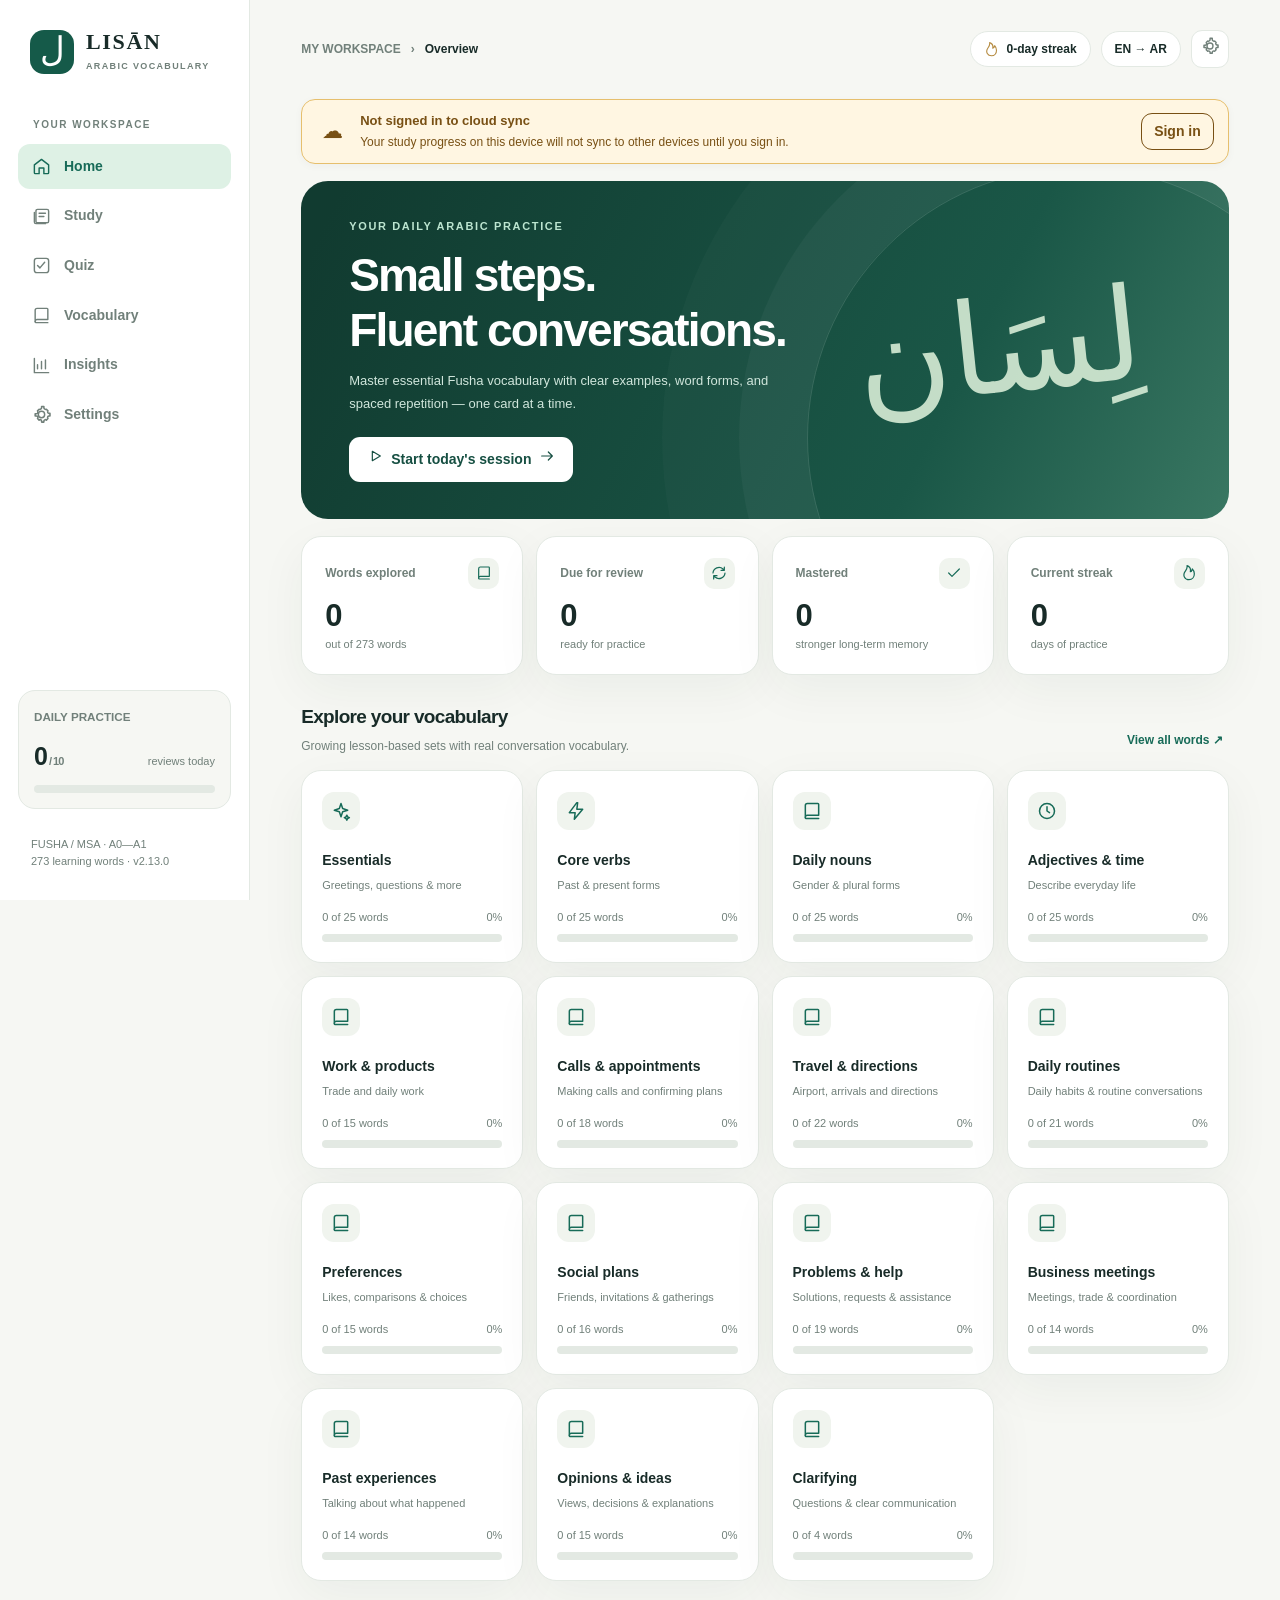
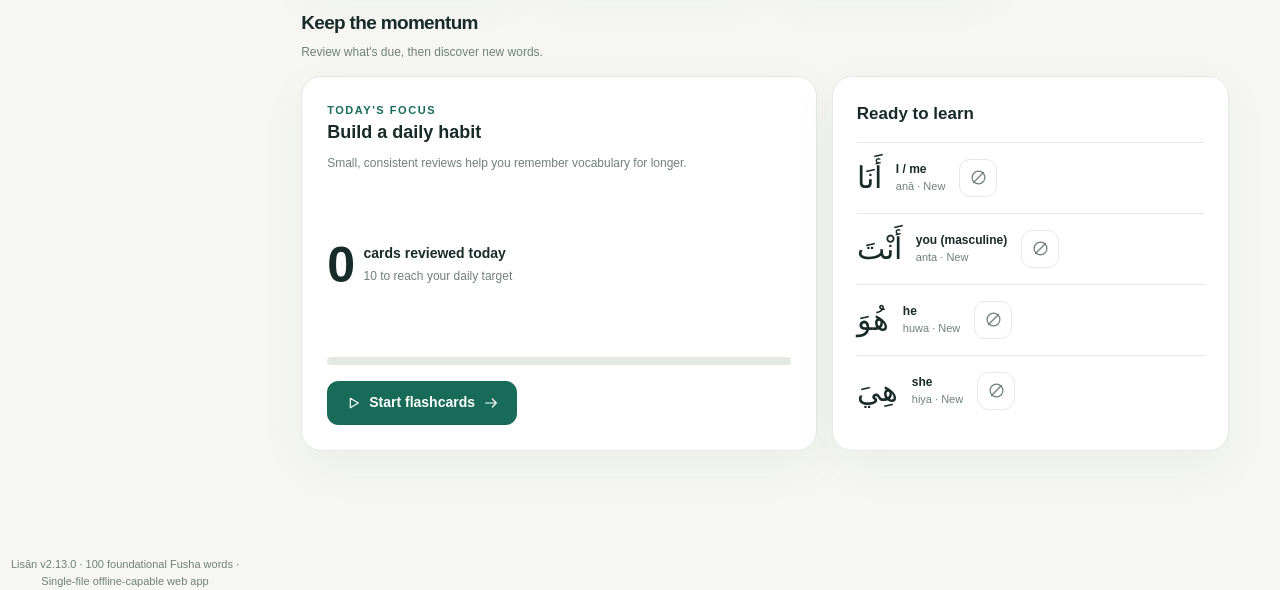
==== commit 549334dc: "LISĀN v2.13.0: dedicated iPad portrait/landscape UI with mobile-style navigation and full-screen pra" ====
--- a/index.html
+++ b/index.html
@@ -245,11 +245,142 @@
  .cloud-sync-brief{font-size:10px;padding:5px 7px}
  .cloud-panel-body{padding:15px 14px 17px}
 }
+
+/* LISĀN v2.13.0 — iPadOS portrait / landscape, tablet-first interface.
+   Only html.ipad-layout is affected; phone and desktop rules remain intact. */
+html.ipad-layout .app{display:block;min-height:100dvh}
+html.ipad-layout .sidebar{display:none!important}
+html.ipad-layout .main{width:100%;min-width:0}
+html.ipad-layout .container{max-width:1040px;padding:22px clamp(20px,4vw,46px) calc(108px + env(safe-area-inset-bottom));margin-inline:auto}
+html.ipad-layout .topbar{margin-bottom:22px;gap:12px}
+html.ipad-layout .topbar .crumb{display:none}
+html.ipad-layout .mobile-brand{display:flex;align-items:center;gap:10px}
+html.ipad-layout .mobile-brand .logo-mark{width:42px;height:42px;flex-basis:42px;border-radius:12px;font-size:31px}
+html.ipad-layout .mobile-brand .logo-name{font-size:20px}
+html.ipad-layout .top-actions .top-chip.streak{display:none}
+html.ipad-layout .mobile-tabs{
+ position:fixed;z-index:50;inset:auto 0 0;display:flex;align-items:stretch;
+ justify-content:space-between;gap:6px;
+ padding:9px max(18px,calc((100% - 860px)/2)) calc(9px + env(safe-area-inset-bottom));
+ background:var(--surface);border-top:1px solid var(--border);
+ box-shadow:0 -5px 28px rgba(0,0,0,.055)
+}
+html.ipad-layout .mobile-tabs button{
+ display:flex;flex-direction:column;align-items:center;justify-content:center;
+ gap:4px;flex:1 1 0;min-width:0;min-height:48px;
+ border:0;border-radius:10px;padding:5px 8px;
+ background:transparent;color:var(--muted);font-size:11px;font-weight:750;
+ touch-action:manipulation
+}
+html.ipad-layout .mobile-tabs button.active{color:var(--green);background:var(--surface-2)}
+html.ipad-layout .mobile-tabs svg{width:22px;height:22px}
+html.ipad-layout .hero{padding:28px 32px;min-height:236px;border-radius:22px}
+html.ipad-layout .hero h1{font-size:clamp(30px,3.8vw,43px)}
+html.ipad-layout .hero-ornament{font-size:clamp(90px,13vw,138px)}
+html.ipad-layout .stats-grid{grid-template-columns:repeat(2,minmax(0,1fr));gap:13px}
+html.ipad-layout .metric{padding:19px 21px;min-width:0}
+html.ipad-layout .metric-value{font-size:30px}
+html.ipad-layout .pack-grid{grid-template-columns:repeat(2,minmax(0,1fr));gap:12px}
+html.ipad-layout .pack-card{padding:19px;min-height:167px}
+html.ipad-layout .pack-name{font-size:14px}
+html.ipad-layout .two-grid{grid-template-columns:1fr}
+html.ipad-layout .word-grid{grid-template-columns:repeat(2,minmax(0,1fr));gap:12px}
+html.ipad-layout .word-card{padding:20px;min-width:0}
+html.ipad-layout .word-facet-controls{grid-template-columns:repeat(2,minmax(0,1fr));gap:10px}
+html.ipad-layout .settings-grid{grid-template-columns:minmax(0,1fr);gap:14px;max-width:850px;margin-inline:auto}
+html.ipad-layout .settings-panel{padding:21px 23px}
+html.ipad-layout .cloud-panel{padding:0!important}
+html.ipad-layout .insights-grid{grid-template-columns:minmax(0,1fr)}
+html.ipad-layout .modal{max-height:88dvh}
+html.ipad-layout .toast{bottom:calc(88px + env(safe-area-inset-bottom))}
+
+/* Fixed answer controls sit just ABOVE the tablet navigation.
+   They share a centered, readable width and never overlap the bottom tabs. */
+html.ipad-layout .study-buttons,
+html.ipad-layout .study-reveal-dock,
+html.ipad-layout .quiz-dock{
+ position:fixed;z-index:39;left:0;right:0;
+ bottom:calc(73px + env(safe-area-inset-bottom));
+ padding:10px max(18px,calc((100% - 750px)/2)) 11px;
+ margin:0;box-sizing:border-box
+}
+html.ipad-layout .study-buttons{gap:9px;grid-template-columns:repeat(4,minmax(0,1fr))}
+html.ipad-layout .study-buttons .grade-btn{min-height:64px;font-size:12px;touch-action:manipulation}
+html.ipad-layout .study-reveal-dock .btn{min-height:53px;font-size:14px}
+html.ipad-layout .quiz-dock .quiz-grid{grid-template-columns:repeat(2,minmax(0,1fr));gap:9px}
+html.ipad-layout .quiz-dock .quiz-choice{min-height:67px;padding:9px 13px;font-size:13px;touch-action:manipulation}
+html.ipad-layout .quiz-dock .quiz-choice .arabic{font-size:calc(29px * var(--ar-scale,1))}
+html.ipad-layout .quiz-dock .quiz-next-row{margin-top:9px}
+html.ipad-layout .quiz-dock .quiz-next-row .btn{min-height:41px}
+
+/* One-screen study and quiz on iPad: collapsible filters, progress and card. */
+html.ipad-layout body.practice-mode .container{
+ max-width:890px;height:100dvh;max-height:100dvh;
+ padding:calc(13px + env(safe-area-inset-top)) clamp(20px,4vw,38px) 0;
+ overflow:hidden;display:flex;flex-direction:column
+}
+html.ipad-layout body.practice-mode #page-study{
+ --practice-bottom:calc(102px + 73px + env(safe-area-inset-bottom));
+ max-width:820px
+}
+html.ipad-layout body.practice-mode #page-quiz{
+ --practice-bottom:calc(231px + 73px + env(safe-area-inset-bottom));
+ max-width:810px
+}
+html.ipad-layout body.practice-mode .filter-collapse{margin-bottom:10px;max-height:min(43dvh,340px)}
+html.ipad-layout body.practice-mode .filter-collapse[open]{overflow-y:auto}
+html.ipad-layout body.practice-mode .filter-collapse>summary{min-height:50px;padding:9px 14px}
+html.ipad-layout body.practice-mode .filter-collapse .study-options,
+html.ipad-layout body.practice-mode .filter-collapse .quiz-config{
+ display:grid;grid-template-columns:repeat(2,minmax(0,1fr));gap:10px;padding:12px 14px
+}
+html.ipad-layout body.practice-mode .study-progress{margin-bottom:9px}
+html.ipad-layout body.practice-mode .flashcard,
+html.ipad-layout body.practice-mode .quiz-card{
+ min-height:0;flex:1 1 auto;max-height:100%;
+ border-radius:21px;padding:17px 24px;overflow:hidden
+}
+html.ipad-layout body.practice-mode .flash-stage{min-height:0;padding:12px 8px}
+html.ipad-layout body.practice-mode .flash-question.arabic{font-size:calc(clamp(42px,7vh,70px) * var(--ar-scale,1))}
+html.ipad-layout body.practice-mode .flash-question .morph-pair .arabic,
+html.ipad-layout body.practice-mode .quiz-word .morph-pair .arabic{font-size:calc(clamp(32px,5.5vh,52px) * var(--ar-scale,1))}
+html.ipad-layout body.practice-mode .flash-answer{overflow-y:auto;min-height:0;overscroll-behavior:contain}
+html.ipad-layout body.practice-mode .quiz-word.arabic{font-size:calc(clamp(45px,7vh,68px) * var(--ar-scale,1))}
+html.ipad-layout body.practice-mode .quiz-feedback{min-height:0;overflow-y:auto;overscroll-behavior:contain}
+
+/* Portrait favors a narrower reading column; landscape uses more of the iPad. */
+@media (orientation:portrait){
+ html.ipad-layout .container{max-width:900px;padding-inline:clamp(20px,4vw,34px)}
+ html.ipad-layout .word-grid{grid-template-columns:repeat(2,minmax(0,1fr))}
+ html.ipad-layout body.practice-mode .container{max-width:800px}
+ html.ipad-layout body.practice-mode .filter-collapse .study-options,
+ html.ipad-layout body.practice-mode .filter-collapse .quiz-config{grid-template-columns:repeat(2,minmax(0,1fr))}
+}
+@media (orientation:landscape){
+ html.ipad-layout .stats-grid{grid-template-columns:repeat(4,minmax(0,1fr))}
+ html.ipad-layout .pack-grid{grid-template-columns:repeat(3,minmax(0,1fr))}
+ html.ipad-layout .two-grid{grid-template-columns:1.1fr .9fr}
+ html.ipad-layout .settings-grid{max-width:940px}
+ html.ipad-layout .word-facet-controls{grid-template-columns:repeat(4,minmax(0,1fr))}
+ html.ipad-layout body.practice-mode .filter-collapse .study-options,
+ html.ipad-layout body.practice-mode .filter-collapse .quiz-config{grid-template-columns:repeat(3,minmax(0,1fr))}
+}
+/* Smaller-height landscape iPads keep the answer buttons usable. */
+@media(max-height:780px){
+ html.ipad-layout body.practice-mode #page-study{--practice-bottom:calc(92px + 73px + env(safe-area-inset-bottom))}
+ html.ipad-layout body.practice-mode #page-quiz{--practice-bottom:calc(205px + 73px + env(safe-area-inset-bottom))}
+ html.ipad-layout .study-buttons .grade-btn{min-height:55px}
+ html.ipad-layout .quiz-dock .quiz-choice{min-height:55px}
+ html.ipad-layout .quiz-dock .quiz-next-row{margin-top:6px}
+ html.ipad-layout body.practice-mode .filter-collapse{max-height:35dvh;margin-bottom:7px}
+ html.ipad-layout body.practice-mode .flashcard,
+ html.ipad-layout body.practice-mode .quiz-card{padding:12px 18px}
+}
 </style>
 </head>
 <body data-theme="light">
 <div class="app">
-<aside class="sidebar"><div class="logo"><span class="logo-mark">ل</span><div><div class="logo-name">LISĀN</div><div class="logo-sub">ARABIC VOCABULARY</div></div></div><div class="side-caption">YOUR WORKSPACE</div><nav class="side-nav" id="sideNav" aria-label="Main navigation"></nav><div class="sidebar-bottom"><div class="side-goal" id="sideGoal"></div><div class="side-footer">FUSHA / MSA · A0—A1<br><span id="vocabTotal">273</span> learning words · <span data-app-version>v2.12.2</span></div></div></aside>
+<aside class="sidebar"><div class="logo"><span class="logo-mark">ل</span><div><div class="logo-name">LISĀN</div><div class="logo-sub">ARABIC VOCABULARY</div></div></div><div class="side-caption">YOUR WORKSPACE</div><nav class="side-nav" id="sideNav" aria-label="Main navigation"></nav><div class="sidebar-bottom"><div class="side-goal" id="sideGoal"></div><div class="side-footer">FUSHA / MSA · A0—A1<br><span id="vocabTotal">273</span> learning words · <span data-app-version>v2.13.0</span></div></div></aside>
 <div class="main"><main class="container"><header class="topbar"><div class="crumb">MY WORKSPACE <span>›</span> <b id="breadcrumb">Overview</b></div><div class="mobile-brand"><span class="logo-mark">ل</span><div><div class="logo-name">LISĀN</div><div class="logo-sub">ARABIC VOCABULARY</div></div></div><div class="top-actions"><div class="top-chip streak" id="streakChip"></div><div class="top-chip"><span id="topLang">EN → AR</span></div><button class="icon-button" data-page="settings" title="Settings" aria-label="Settings"><span data-svg="settings"></span></button></div></header>
 <section id="page-home" class="page">
 <div class="home-sync-alert" id="homeSyncAlert" role="status" aria-live="polite" data-severity="checking">
@@ -321,7 +452,18 @@
 <div class="overlay hidden" id="wordOverlay" role="presentation"><div class="modal" id="wordModal" role="dialog" aria-modal="true" aria-label="Word details"></div></div>
 <div class="toast hidden" id="toast" role="status" aria-live="polite"></div>
 <script>
-const APP_VERSION="2.12.2";
+const APP_VERSION="2.13.0";
+/* iPadOS normally reports a desktop-class user agent and can fall through
+   the phone breakpoint. Use touch-capable Apple tablet detection rather than
+   global width rules, so PC and iPhone layouts stay unchanged. */
+(function activateIPadLayout(){
+ const ua=navigator.userAgent||"";
+ const isIPad=/iPad/i.test(ua)||(/Macintosh/i.test(ua)&&navigator.maxTouchPoints>1);
+ const adapt=()=>document.documentElement.classList.toggle("ipad-layout",isIPad&&window.innerWidth>=600);
+ adapt();
+ window.addEventListener("resize",adapt,{passive:true});
+})();
+
 const showVersion=()=>document.querySelectorAll("[data-app-version]").forEach(el=>el.textContent="v"+APP_VERSION);
 showVersion();
 const WORDS=[{"id":1,"ar":"أَنَا","reading":"anā","jp":"私","kind":"pron","phase":1,"example":"أَنَا مِنَ الْيَابَانِ.","exampleReading":"Anā mina l-Yābān.","exampleJa":"私は日本出身です。","note":"性別に関係なく使えます。","en":"I / me","exampleEn":"I am from Japan.","level":"A1","forms":{}},{"id":2,"ar":"أَنْتَ","reading":"anta","jp":"あなた（男性）","kind":"pron","phase":1,"example":"أَنْتَ طَالِبٌ؟","exampleReading":"Anta ṭālib?","exampleJa":"あなたは学生ですか？","note":"女性相手は أَنْتِ（anti）。","forms":{"variant":"أَنْتِ"},"en":"you (masculine)","exampleEn":"Are you a student? (to a man)","level":"A1"},{"id":3,"ar":"هُوَ","reading":"huwa","jp":"彼","kind":"pron","phase":1,"example":"هُوَ فِي الْمَكْتَبِ.","exampleReading":"Huwa fī l-maktab.","exampleJa":"彼はオフィスにいます。","note":"英語の he。","en":"he","exampleEn":"He is in the office.","level":"A1","forms":{}},{"id":4,"ar":"هِيَ","reading":"hiya","jp":"彼女","kind":"pron","phase":1,"example":"هِيَ طَبِيبَةٌ.","exampleReading":"Hiya ṭabība.","exampleJa":"彼女は医師です。","note":"英語の she。","en":"she","exampleEn":"She is a doctor.","level":"A1","forms":{}},{"id":5,"ar":"نَحْنُ","reading":"naḥnu","jp":"私たち","kind":"pron","phase":1,"example":"نَحْنُ نَسْكُنُ فِي دُبَيَّ.","exampleReading":"Naḥnu naskunu fī Dubayy.","exampleJa":"私たちはドバイに住んでいます。","note":"現在形は نـ が基本。","en":"we / us","exampleEn":"We live in Dubai.","level":"A1","forms":{}},{"id":6,"ar":"هَذَا","reading":"hādhā","jp":"これ・この（男性名詞）","kind":"demo","phase":1,"example":"هَذَا كِتَابٌ.","exampleReading":"Hādhā kitāb.","exampleJa":"これは本です。","note":"女性名詞では هَذِهِ（hādhihi）。","forms":{"variant":"هَذِهِ"},"en":"this (masculine)","exampleEn":"This is a book.","level":"A1"},{"id":7,"ar":"نَعَمْ","reading":"naʿam","jp":"はい","kind":"func","phase":1,"example":"نَعَمْ، أَنَا جَاهِزٌ.","exampleReading":"Naʿam, anā jāhiz.","exampleJa":"はい、準備できています。","note":"会話では「アィワ」など方言の返事も一般的。","en":"yes","exampleEn":"Yes, I am ready.","level":"A1","forms":{}},{"id":8,"ar":"لَا","reading":"lā","jp":"いいえ・～ではない","kind":"func","phase":1,"example":"لَا، شُكْرًا.","exampleReading":"Lā, shukran.","exampleJa":"いいえ、結構です。","note":"動詞の現在形を否定する場合にも使います。","en":"no / not","exampleEn":"No, thank you.","level":"A1","forms":{}},{"id":9,"ar":"مَنْ","reading":"man","jp":"誰","kind":"question","phase":1,"example":"مَنْ هَذَا؟","exampleReading":"Man hādhā?","exampleJa":"これは誰ですか？","note":"人を尋ねる疑問詞。","en":"who","exampleEn":"Who is this?","level":"A1","forms":{}},{"id":10,"ar":"مَا","reading":"mā","jp":"何","kind":"question","phase":1,"example":"مَا هَذَا؟","exampleReading":"Mā hādhā?","exampleJa":"これは何ですか？","note":"مَاذَا（mādhā）も「何」。","en":"what","exampleEn":"What is this?","level":"A1","forms":{}},{"id":11,"ar":"أَيْنَ","reading":"ayna","jp":"どこ","kind":"question","phase":1,"example":"أَيْنَ الْمَطْعَمُ؟","exampleReading":"Ayna l-maṭʿam?","exampleJa":"レストランはどこですか？","note":"場所を尋ねる基本形。","en":"where","exampleEn":"Where is the restaurant?","level":"A1","forms":{}},{"id":12,"ar":"كَيْفَ","reading":"kayfa","jp":"どのように・どう","kind":"question","phase":1,"example":"كَيْفَ حَالُكَ؟","exampleReading":"Kayfa ḥāluka?","exampleJa":"お元気ですか？（男性へ）","note":"女性へは حَالُكِ。","en":"how","exampleEn":"How are you? (to a man)","level":"A1","forms":{}},{"id":13,"ar":"هَلْ","reading":"hal","jp":"～ですか？（Yes/No）","kind":"func","phase":1,"example":"هَلْ هَذَا صَحِيحٌ؟","exampleReading":"Hal hādhā ṣaḥīḥ?","exampleJa":"これは正しいですか？","note":"文頭に置くとYes/No疑問文になります。","en":"yes/no question marker","exampleEn":"Is this correct?","level":"A1","forms":{}},{"id":14,"ar":"وَ","reading":"wa","jp":"そして・～と","kind":"func","phase":1,"example":"قَهْوَةٌ وَمَاءٌ، مِنْ فَضْلِكَ.","exampleReading":"Qahwa wa-māʾ, min faḍlik.","exampleJa":"コーヒーと水をお願いします。","note":"文字に直接つながります。","en":"and / with","exampleEn":"Coffee and water, please.","level":"A1","forms":{}},{"id":15,"ar":"فِي","reading":"fī","jp":"～の中に・～で","kind":"prep","phase":1,"example":"أَنَا فِي الْفُنْدُقِ.","exampleReading":"Anā fī l-funduq.","exampleJa":"私はホテルにいます。","note":"後ろの名詞は属格になります。","en":"in / at","exampleEn":"I am at the hotel.","level":"A1","forms":{}},{"id":16,"ar":"مِنْ","reading":"min","jp":"～から","kind":"prep","phase":1,"example":"أَنَا مِنَ الْيَابَانِ.","exampleReading":"Anā mina l-Yābān.","exampleJa":"私は日本から来ました。","note":"出身を答える時にも必須。","en":"from","exampleEn":"I am from Japan.","level":"A1","forms":{}},{"id":17,"ar":"إِلَى","reading":"ilā","jp":"～へ","kind":"prep","phase":1,"example":"أَذْهَبُ إِلَى الْعَمَلِ.","exampleReading":"Adhhabu ilā l-ʿamal.","exampleJa":"仕事に行きます。","note":"方向・行き先を示します。","en":"to / toward","exampleEn":"I go to work.","level":"A1","forms":{}},{"id":18,"ar":"مَعَ","reading":"maʿa","jp":"～と一緒に","kind":"prep","phase":1,"example":"أَنَا مَعَ صَدِيقِي.","exampleReading":"Anā maʿa ṣadīqī.","exampleJa":"私は友人と一緒です。","note":"後ろの名詞は属格。","en":"with / together with","exampleEn":"I am with my friend.","level":"A1","forms":{}},{"id":19,"ar":"عِنْدَ","reading":"ʿinda","jp":"～のところに・～を持っている","kind":"prep","phase":1,"example":"عِنْدِي سُؤَالٌ.","exampleReading":"ʿIndī suʾāl.","exampleJa":"質問があります。","note":"عِنْدِي = 私にはある。","en":"at / have","exampleEn":"I have a question.","level":"A1","forms":{}},{"id":20,"ar":"هُنَا","reading":"hunā","jp":"ここ","kind":"adv","phase":1,"example":"أَنَا هُنَا.","exampleReading":"Anā hunā.","exampleJa":"私はここにいます。","note":"方向を指す時にも使用。","en":"here","exampleEn":"I am here.","level":"A1","forms":{}},{"id":21,"ar":"هُنَاكَ","reading":"hunāka","jp":"そこ・あそこ","kind":"adv","phase":1,"example":"الْمَطْعَمُ هُنَاكَ.","exampleReading":"Al-maṭʿam hunāka.","exampleJa":"レストランはあそこです。","note":"フスハーの基本的な言い方。","en":"there","exampleEn":"The restaurant is over there.","level":"A1","forms":{}},{"id":22,"ar":"مَرْحَبًا","reading":"marḥaban","jp":"こんにちは・ようこそ","kind":"phrase","phase":1,"example":"مَرْحَبًا! كَيْفَ حَالُكَ؟","exampleReading":"Marḥaban! Kayfa ḥāluka?","exampleJa":"こんにちは！お元気ですか？","note":"日常会話で非常によく使います。","en":"hello / welcome","exampleEn":"Hello! How are you?","level":"A1","forms":{}},{"id":23,"ar":"شُكْرًا","reading":"shukran","jp":"ありがとう","kind":"phrase","phase":1,"example":"شُكْرًا جَزِيلًا.","exampleReading":"Shukran jazīlan.","exampleJa":"本当にありがとうございます。","note":"湾岸でもそのまま使えます。","en":"thank you","exampleEn":"Thank you very much.","level":"A1","forms":{}},{"id":24,"ar":"مِنْ فَضْلِكَ","reading":"min faḍlika","jp":"お願いします（男性へ）","kind":"phrase","phase":1,"example":"مَاءٌ، مِنْ فَضْلِكَ.","exampleReading":"Māʾ, min faḍlika.","exampleJa":"お水をお願いします。","note":"女性へは min faḍliki。","forms":{"variant":"مِنْ فَضْلِكِ"},"en":"please (to a man)","exampleEn":"Water, please.","level":"A1"},{"id":25,"ar":"عَفْوًا","reading":"ʿafwan","jp":"どういたしまして・すみません","kind":"phrase","phase":1,"example":"عَفْوًا، أَيْنَ الْمَطَارُ؟","exampleReading":"ʿAfwan, ayna l-maṭār?","exampleJa":"すみません、空港はどこですか？","note":"声をかける時・お礼への返答にも。","en":"you are welcome / excuse me","exampleEn":"Excuse me, where is the airport?","level":"A1","forms":{}},{"id":26,"ar":"ذَهَبَ","reading":"dhahaba","jp":"行く","kind":"verb","phase":2,"example":"أَذْهَبُ إِلَى الْمَكْتَبِ صَبَاحًا.","exampleReading":"Adhhabu ilā l-maktab ṣabāḥan.","exampleJa":"私は朝オフィスに行きます。","note":"完了形は「彼は行った」。未完了形は「彼は行く」。","forms":{"past":"ذَهَبَ","present":"يَذْهَبُ"},"en":"to go","exampleEn":"I go to the office in the morning.","level":"A1"},{"id":27,"ar":"جَاءَ","reading":"jāʾa","jp":"来る","kind":"verb","phase":2,"example":"مَتَى تَجِيءُ؟","exampleReading":"Matā tajīʾu?","exampleJa":"いつ来ますか？（男性へ）","note":"جَاءَ の未完了形は يَجِيءُ。 أَتَى / يَأْتِي は別の「来る」。","forms":{"past":"جَاءَ","present":"يَجِيءُ"},"en":"to come","exampleEn":"When are you coming? (to a man)","level":"A1"},{"id":28,"ar":"أَرَادَ","reading":"arāda","jp":"欲しい・望む","kind":"verb","phase":2,"example":"أُرِيدُ قَهْوَةً.","exampleReading":"Urīdu qahwatan.","exampleJa":"コーヒーが欲しいです。","note":"とてもよく使う「～したい」。","forms":{"past":"أَرَادَ","present":"يُرِيدُ"},"en":"to want","exampleEn":"I want coffee.","level":"A1"},{"id":29,"ar":"أَحَبَّ","reading":"aḥabba","jp":"好き・愛する","kind":"verb","phase":2,"example":"أُحِبُّ الْقَهْوَةَ.","exampleReading":"Uḥibbu l-qahwa.","exampleJa":"私はコーヒーが好きです。","note":"シャッダによって b を重ねます。","forms":{"past":"أَحَبَّ","present":"يُحِبُّ"},"en":"to like / love","exampleEn":"I like coffee.","level":"A1","classAdded":true},{"id":30,"ar":"عَرَفَ","reading":"ʿarafa","jp":"知る・知っている","kind":"verb","phase":2,"example":"لَا أَعْرِفُ هَذَا الْمَكَانَ.","exampleReading":"Lā aʿrifu hādhā l-makān.","exampleJa":"私はこの場所を知りません。","note":"人・場所・事実を知る時に使います。","forms":{"past":"عَرَفَ","present":"يَعْرِفُ"},"en":"to know","exampleEn":"I do not know this place.","level":"A1"},{"id":31,"ar":"فَهِمَ","reading":"fahima","jp":"理解する","kind":"verb","phase":2,"example":"أَفْهَمُ قَلِيلًا مِنَ الْعَرَبِيَّةِ.","exampleReading":"Afhamu qalīlan mina l-ʿarabiyya.","exampleJa":"アラビア語は少し分かります。","note":"لَا أَفْهَمُ = 分かりません。","forms":{"past":"فَهِمَ","present":"يَفْهَمُ"},"en":"to understand","exampleEn":"I understand a little Arabic.","level":"A1"},{"id":32,"ar":"تَكَلَّمَ","reading":"takallama","jp":"話す","kind":"verb","phase":2,"example":"أَتَكَلَّمُ الْإِنْجِلِيزِيَّةَ.","exampleReading":"Atakallamu l-injilīziyya.","exampleJa":"私は英語を話します。","note":"会話では別の動詞を使う地域もあります。","forms":{"past":"تَكَلَّمَ","present":"يَتَكَلَّمُ"},"en":"to speak","exampleEn":"I speak English.","level":"A1","classAdded":true},{"id":33,"ar":"قَالَ","reading":"qāla","jp":"言う","kind":"verb","phase":2,"example":"مَاذَا قُلْتَ؟","exampleReading":"Mādhā qulta?","exampleJa":"何と言いましたか？（男性へ）","note":"完了形で أنتَ は قُلْتَ。","forms":{"past":"قَالَ","present":"يَقُولُ"},"en":"to say","exampleEn":"What did you say? (to a man)","level":"A1"},{"id":34,"ar":"سَأَلَ","reading":"saʾala","jp":"質問する","kind":"verb","phase":2,"example":"أَسْأَلُ الْمُدَرِّسَ.","exampleReading":"Asʾalu l-mudarris.","exampleJa":"私は先生に質問します。","note":"ハムザの位置と形に注意。","forms":{"past":"سَأَلَ","present":"يَسْأَلُ"},"en":"to ask","exampleEn":"I ask the teacher a question.","level":"A1"},{"id":35,"ar":"أَكَلَ","reading":"akala","jp":"食べる","kind":"verb","phase":2,"example":"آكُلُ الطَّعَامَ.","exampleReading":"Ākulu ṭ-ṭaʿām.","exampleJa":"私は食事を食べます。","note":"私は食べる＝آكُلُ（ākulu）。","forms":{"past":"أَكَلَ","present":"يَأْكُلُ"},"en":"to eat","exampleEn":"I eat a meal.","level":"A1"},{"id":36,"ar":"شَرِبَ","reading":"shariba","jp":"飲む","kind":"verb","phase":2,"example":"أَشْرَبُ الْمَاءَ.","exampleReading":"Ashrabu l-māʾ.","exampleJa":"私は水を飲みます。","note":"レストランで頻出。","forms":{"past":"شَرِبَ","present":"يَشْرَبُ"},"en":"to drink","exampleEn":"I drink water.","level":"A1"},{"id":37,"ar":"أَخَذَ","reading":"akhadha","jp":"取る・受け取る","kind":"verb","phase":2,"example":"آخُذُ هَذَا، مِنْ فَضْلِكَ.","exampleReading":"Ākhudhu hādhā, min faḍlika.","exampleJa":"これをください。","note":"私は取る＝آخُذُ。","forms":{"past":"أَخَذَ","present":"يَأْخُذُ"},"en":"to take / receive","exampleEn":"Give me this, please.","level":"A1"},{"id":38,"ar":"أَعْطَى","reading":"aʿṭā","jp":"与える・渡す","kind":"verb","phase":2,"example":"أَعْطِنِي الْقَائِمَةَ، مِنْ فَضْلِكَ.","exampleReading":"Aʿṭinī l-qāʾima, min faḍlika.","exampleJa":"メニューをください。","note":"أَعْطِنِي は命令形「私にください」。","forms":{"past":"أَعْطَى","present":"يُعْطِي"},"en":"to give","exampleEn":"Give me the menu, please.","level":"A1"},{"id":39,"ar":"اِشْتَرَى","reading":"ishtarā","jp":"買う","kind":"verb","phase":2,"example":"أَشْتَرِي هَذَا الْكِتَابَ.","exampleReading":"Ashtarī hādhā l-kitāb.","exampleJa":"私はこの本を買います。","note":"語末が弱い動詞。","forms":{"past":"اِشْتَرَى","present":"يَشْتَرِي"},"en":"to buy","exampleEn":"I buy this book.","level":"A2"},{"id":40,"ar":"دَفَعَ","reading":"dafaʿa","jp":"支払う","kind":"verb","phase":2,"example":"أَدْفَعُ بِالْبِطَاقَةِ.","exampleReading":"Adfaʿu bil-biṭāqa.","exampleJa":"カードで支払います。","note":"بِـ は「～で」。","forms":{"past":"دَفَعَ","present":"يَدْفَعُ"},"en":"to pay","exampleEn":"I pay by card.","level":"A1"},{"id":41,"ar":"عَمِلَ","reading":"ʿamila","jp":"働く","kind":"verb","phase":2,"example":"أَعْمَلُ فِي شَرِكَةٍ يَابَانِيَّةٍ.","exampleReading":"Aʿmalu fī sharika yābāniyya.","exampleJa":"日本の会社で働いています。","note":"仕事の自己紹介に便利。","forms":{"past":"عَمِلَ","present":"يَعْمَلُ"},"en":"to work","exampleEn":"I work for a Japanese company.","level":"A1"},{"id":42,"ar":"دَرَسَ","reading":"darasa","jp":"勉強する","kind":"verb","phase":2,"example":"أَدْرُسُ الْعَرَبِيَّةَ.","exampleReading":"Adrusu l-ʿarabiyya.","exampleJa":"アラビア語を勉強しています。","note":"دَرَّسَ は「教える」。","forms":{"past":"دَرَسَ","present":"يَدْرُسُ"},"en":"to study","exampleEn":"I study Arabic.","level":"A1"},{"id":43,"ar":"قَرَأَ","reading":"qaraʾa","jp":"読む","kind":"verb","phase":2,"example":"أَقْرَأُ كِتَابًا.","exampleReading":"Aqraʾu kitāban.","exampleJa":"私は本を読みます。","note":"語末のハムザに注意。","forms":{"past":"قَرَأَ","present":"يَقْرَأُ"},"en":"to read","exampleEn":"I read a book.","level":"A1"},{"id":44,"ar":"كَتَبَ","reading":"kataba","jp":"書く","kind":"verb","phase":2,"example":"أَكْتُبُ رِسَالَةً.","exampleReading":"Aktubu risālatan.","exampleJa":"私はメッセージを書きます。","note":"未完了形の基本パターン。","forms":{"past":"كَتَبَ","present":"يَكْتُبُ"},"en":"to write","exampleEn":"I write a message.","level":"A1"},{"id":45,"ar":"فَتَحَ","reading":"fataḥa","jp":"開ける","kind":"verb","phase":2,"example":"أَفْتَحُ الْبَابَ.","exampleReading":"Aftaḥu l-bāb.","exampleJa":"私はドアを開けます。","note":"閉める＝أَغْلَقَ。","forms":{"past":"فَتَحَ","present":"يَفْتَحُ"},"en":"to open","exampleEn":"I open the door.","level":"A1"},{"id":46,"ar":"أَغْلَقَ","reading":"aghlaqa","jp":"閉める","kind":"verb","phase":2,"example":"أُغْلِقُ الْبَابَ.","exampleReading":"Ughliqu l-bāb.","exampleJa":"私はドアを閉めます。","note":"第4形の動詞。接頭辞の母音が u。","forms":{"past":"أَغْلَقَ","present":"يُغْلِقُ"},"en":"to close","exampleEn":"I close the door.","level":"A1"},{"id":47,"ar":"جَلَسَ","reading":"jalasa","jp":"座る","kind":"verb","phase":2,"example":"أَجْلِسُ هُنَا.","exampleReading":"Ajlisu hunā.","exampleJa":"私はここに座ります。","note":"اِجْلِسْ は命令形「座って」。","forms":{"past":"جَلَسَ","present":"يَجْلِسُ"},"en":"to sit","exampleEn":"I sit here.","level":"A1","classAdded":true},{"id":48,"ar":"سَكَنَ","reading":"sakana","jp":"住む","kind":"verb","phase":2,"example":"أَسْكُنُ فِي دُبَيَّ.","exampleReading":"Askunu fī Dubayy.","exampleJa":"私はドバイに住んでいます。","note":"住まい・居住地の表現。","forms":{"past":"سَكَنَ","present":"يَسْكُنُ"},"en":"to live","exampleEn":"I live in Dubai.","level":"A1"},{"id":49,"ar":"اِنْتَظَرَ","reading":"intaẓara","jp":"待つ","kind":"verb","phase":2,"example":"أَنْتَظِرُ صَدِيقِي.","exampleReading":"Antaẓiru ṣadīqī.","exampleJa":"友人を待っています。","note":"少し待ってください＝اِنْتَظِرْ قَلِيلًا。","forms":{"past":"اِنْتَظَرَ","present":"يَنْتَظِرُ"},"en":"to wait","exampleEn":"I am waiting for my friend.","level":"A1"},{"id":50,"ar":"اِحْتَاجَ","reading":"iḥtāja","jp":"必要とする","kind":"verb","phase":2,"example":"أَحْتَاجُ إِلَى مُسَاعَدَةٍ.","exampleReading":"Aḥtāju ilā musāʿada.","exampleJa":"助けが必要です。","note":"通常 إِلَى を伴います。","forms":{"past":"اِحْتَاجَ","present":"يَحْتَاجُ"},"en":"to need","exampleEn":"I need help.","level":"A2"},{"id":51,"ar":"اِسْمٌ","reading":"ism","jp":"名前","kind":"noun","phase":3,"example":"مَا اسْمُكَ؟","exampleReading":"Mā smuka?","exampleJa":"お名前は何ですか？（男性へ）","note":"女性へは مَا اسْمُكِ؟。","forms":{"gender":"m","plural":"أَسْمَاءٌ"},"en":"name","exampleEn":"What is your name? (to a man)","level":"A1"},{"id":52,"ar":"بَيْتٌ","reading":"bayt","jp":"家","kind":"noun","phase":3,"example":"هَذَا بَيْتِي.","exampleReading":"Hādhā baytī.","exampleJa":"これは私の家です。","note":"ـِي は「私の」。","forms":{"gender":"m","plural":"بُيُوتٌ"},"en":"house / home","exampleEn":"This is my house.","level":"A1"},{"id":53,"ar":"غُرْفَةٌ","reading":"ghurfa","jp":"部屋","kind":"noun","phase":3,"example":"الْغُرْفَةُ كَبِيرَةٌ.","exampleReading":"Al-ghurfa kabīra.","exampleJa":"部屋は広いです。","note":"非人間の複数は女性単数扱いされることが多い。","forms":{"gender":"f","plural":"غُرَفٌ"},"en":"room","exampleEn":"The room is spacious.","level":"A1"},{"id":54,"ar":"مَاءٌ","reading":"māʾ","jp":"水","kind":"noun","phase":3,"example":"أُرِيدُ مَاءً، مِنْ فَضْلِكَ.","exampleReading":"Urīdu māʾan, min faḍlika.","exampleJa":"お水をお願いします。","note":"物質名詞。普段は単数で使用。","forms":{"gender":"m","plural":"مِيَاهٌ","pluralNote":"水は通常、不可算名詞。複数の水・水域を指すときに使います。"},"en":"water","exampleEn":"Water, please.","level":"A1"},{"id":55,"ar":"طَعَامٌ","reading":"ṭaʿām","jp":"食べ物・食事","kind":"noun","phase":3,"example":"هَذَا الطَّعَامُ لَذِيذٌ.","exampleReading":"Hādhā ṭ-ṭaʿām ladhīdh.","exampleJa":"この料理はおいしいです。","note":"複数は「料理・食品の種類」の意味でも使います。","forms":{"gender":"m","plural":"أَطْعِمَةٌ"},"en":"food / meal","exampleEn":"This food is delicious.","level":"A1","classAdded":true},{"id":56,"ar":"خُبْزٌ","reading":"khubz","jp":"パン","kind":"noun","phase":3,"example":"أُرِيدُ خُبْزًا.","exampleReading":"Urīdu khubzan.","exampleJa":"パンが欲しいです。","note":"一般に物質名詞として扱います。","forms":{"gender":"m","plural":null,"pluralNote":"通常は単数形で使い、一般的な複数形を暗記する必要はありません。"},"en":"bread","exampleEn":"I want bread.","level":"A1"},{"id":57,"ar":"قَهْوَةٌ","reading":"qahwa","jp":"コーヒー","kind":"noun","phase":3,"example":"أُرِيدُ قَهْوَةً سَاخِنَةً.","exampleReading":"Urīdu qahwatan sākhina.","exampleJa":"温かいコーヒーが欲しいです。","note":"コーヒー1杯を指すこともあります。","forms":{"gender":"f","plural":"قَهَوَاتٌ"},"en":"coffee","exampleEn":"I want hot coffee.","level":"A1"},{"id":58,"ar":"شَايٌ","reading":"shāy","jp":"お茶","kind":"noun","phase":3,"example":"هَلْ تُرِيدُ شَايًا؟","exampleReading":"Hal turīdu shāyan?","exampleJa":"お茶はいかがですか？（男性へ）","note":"普段は物質名詞。","forms":{"gender":"m","plural":null,"pluralNote":"通常は単数形で使い、一般的な複数形を暗記する必要はありません。"},"en":"tea","exampleEn":"Would you like tea? (to a man)","level":"A1"},{"id":59,"ar":"مَطْعَمٌ","reading":"maṭʿam","jp":"レストラン","kind":"noun","phase":3,"example":"أَيْنَ الْمَطْعَمُ؟","exampleReading":"Ayna l-maṭʿam?","exampleJa":"レストランはどこですか？","note":"不規則複数形。","forms":{"gender":"m","plural":"مَطَاعِمُ"},"en":"restaurant","exampleEn":"Where is the restaurant?","level":"A1"},{"id":60,"ar":"قَائِمَةٌ","reading":"qāʾima","jp":"リスト・メニュー","kind":"noun","phase":3,"example":"أُرِيدُ قَائِمَةَ الطَّعَامِ.","exampleReading":"Urīdu qāʾimata ṭ-ṭaʿām.","exampleJa":"メニューが欲しいです。","note":"قَائِمَةُ الطَّعَامِ ＝ 食事メニュー。","forms":{"gender":"f","plural":"قَوَائِمُ"},"en":"menu / list","exampleEn":"I want the menu.","level":"A1"},{"id":61,"ar":"حِسَابٌ","reading":"ḥisāb","jp":"会計・口座","kind":"noun","phase":3,"example":"الْحِسَابَ، مِنْ فَضْلِكَ.","exampleReading":"Al-ḥisāba, min faḍlika.","exampleJa":"お会計をお願いします。","note":"会計・請求書・銀行口座にも使用。","forms":{"gender":"m","plural":"حِسَابَاتٌ"},"en":"bill / account","exampleEn":"The bill, please.","level":"A1"},{"id":62,"ar":"سِعْرٌ","reading":"siʿr","jp":"価格","kind":"noun","phase":3,"example":"مَا سِعْرُ هَذَا؟","exampleReading":"Mā siʿru hādhā?","exampleJa":"これはいくらですか？","note":"値段を聞く時は بِكَمْ هَذَا؟ も便利。","forms":{"gender":"m","plural":"أَسْعَارٌ"},"en":"price","exampleEn":"How much is this?","level":"A1"},{"id":63,"ar":"سُوقٌ","reading":"sūq","jp":"市場","kind":"noun","phase":3,"example":"السُّوقُ قَرِيبٌ.","exampleReading":"As-sūq qarīb.","exampleJa":"市場は近いです。","note":"買い物の場所。","forms":{"gender":"m","plural":"أَسْوَاقٌ"},"en":"market","exampleEn":"The market is nearby.","level":"A1"},{"id":64,"ar":"مَتْجَرٌ","reading":"matjar","jp":"店","kind":"noun","phase":3,"example":"الْمَتْجَرُ مَفْتُوحٌ.","exampleReading":"Al-matjar maftūḥ.","exampleJa":"お店は開いています。","note":"小売店全般。","forms":{"gender":"m","plural":"مَتَاجِرُ"},"en":"shop / store","exampleEn":"The shop is open.","level":"A1"},{"id":65,"ar":"سَيَّارَةٌ","reading":"sayyāra","jp":"車","kind":"noun","phase":3,"example":"هَذِهِ سَيَّارَتِي.","exampleReading":"Hādhihi sayyāratī.","exampleJa":"これは私の車です。","note":"シャッダで y を長く発音。","forms":{"gender":"f","plural":"سَيَّارَاتٌ"},"en":"car","exampleEn":"This is my car.","level":"A2"},{"id":66,"ar":"طَرِيقٌ","reading":"ṭarīq","jp":"道・道路","kind":"noun","phase":3,"example":"هَذَا الطَّرِيقُ طَوِيلٌ.","exampleReading":"Hādhā ṭ-ṭarīq ṭawīl.","exampleJa":"この道は長いです。","note":"道を尋ねる時に便利。","forms":{"gender":"m","plural":"طُرُقٌ"},"en":"road / way","exampleEn":"This road is long.","level":"A2"},{"id":67,"ar":"فُنْدُقٌ","reading":"funduq","jp":"ホテル","kind":"noun","phase":3,"example":"الْفُنْدُقُ هُنَاكَ.","exampleReading":"Al-funduq hunāka.","exampleJa":"ホテルはあそこです。","note":"不規則複数形。","forms":{"gender":"m","plural":"فَنَادِقُ"},"en":"hotel","exampleEn":"The hotel is over there.","level":"A2"},{"id":68,"ar":"مَطَارٌ","reading":"maṭār","jp":"空港","kind":"noun","phase":3,"example":"أَذْهَبُ إِلَى الْمَطَارِ.","exampleReading":"Adhhabu ilā l-maṭār.","exampleJa":"空港に行きます。","note":"旅行で頻出。","forms":{"gender":"m","plural":"مَطَارَاتٌ"},"en":"airport","exampleEn":"I am going to the airport.","level":"A2"},{"id":69,"ar":"مَدِينَةٌ","reading":"madīna","jp":"都市・街","kind":"noun","phase":3,"example":"دُبَيُّ مَدِينَةٌ كَبِيرَةٌ.","exampleReading":"Dubayyu madīna kabīra.","exampleJa":"ドバイは大きな都市です。","note":"女性名詞。","forms":{"gender":"f","plural":"مُدُنٌ"},"en":"city","exampleEn":"Dubai is a big city.","level":"A2"},{"id":70,"ar":"شَارِعٌ","reading":"shāriʿ","jp":"通り","kind":"noun","phase":3,"example":"هَذَا الشَّارِعُ طَوِيلٌ.","exampleReading":"Hādhā sh-shāriʿ ṭawīl.","exampleJa":"この通りは長いです。","note":"道案内で頻出。","forms":{"gender":"m","plural":"شَوَارِعُ"},"en":"street","exampleEn":"This street is long.","level":"A2"},{"id":71,"ar":"رَجُلٌ","reading":"rajul","jp":"男性","kind":"noun","phase":3,"example":"هَذَا الرَّجُلُ طَبِيبٌ.","exampleReading":"Hādhā r-rajul ṭabīb.","exampleJa":"この男性は医師です。","note":"不規則複数形。","forms":{"gender":"m","plural":"رِجَالٌ"},"en":"man","exampleEn":"This man is a doctor.","level":"A2"},{"id":72,"ar":"اِمْرَأَةٌ","reading":"imraʾa","jp":"女性","kind":"noun","phase":3,"example":"هَذِهِ الْمَرْأَةُ مُدَرِّسَةٌ.","exampleReading":"Hādhihi l-marʾa mudarrisa.","exampleJa":"この女性は先生です。","note":"単数と複数で形が大きく変わります。","forms":{"gender":"f","plural":"نِسَاءٌ"},"en":"woman","exampleEn":"This woman is a teacher.","level":"A2"},{"id":73,"ar":"صَدِيقٌ","reading":"ṣadīq","jp":"友達（男性）","kind":"noun","phase":3,"example":"هَذَا صَدِيقِي.","exampleReading":"Hādhā ṣadīqī.","exampleJa":"こちらは私の友達です。","note":"女性形は ṣadīqa。","forms":{"gender":"m","plural":"أَصْدِقَاءُ","otherGender":"صَدِيقَةٌ / صَدِيقَاتٌ"},"en":"friend (male)","exampleEn":"This is my friend.","level":"A2"},{"id":74,"ar":"طَالِبٌ","reading":"ṭālib","jp":"学生（男性）","kind":"noun","phase":3,"example":"أَنَا طَالِبٌ.","exampleReading":"Anā ṭālib.","exampleJa":"私は学生です。","note":"女性形は ṭāliba。","forms":{"gender":"m","plural":"طُلَّابٌ","otherGender":"طَالِبَةٌ / طَالِبَاتٌ"},"en":"student (male)","exampleEn":"I am a student.","level":"A2"},{"id":75,"ar":"عَمَلٌ","reading":"ʿamal","jp":"仕事","kind":"noun","phase":3,"example":"عِنْدِي عَمَلٌ الْيَوْمَ.","exampleReading":"ʿIndī ʿamal al-yawm.","exampleJa":"今日は仕事があります。","note":"「ビジネス・事業」の意味もあります。","forms":{"gender":"m","plural":"أَعْمَالٌ"},"en":"work / job","exampleEn":"I have work today.","level":"A2"},{"id":76,"ar":"جَيِّدٌ","reading":"jayyid","jp":"良い","kind":"adj","phase":4,"example":"هَذَا جَيِّدٌ.","exampleReading":"Hādhā jayyid.","exampleJa":"これは良いです。","note":"女性名詞には女性形を合わせます。","forms":{},"en":"good","exampleEn":"This is good.","level":"A1"},{"id":77,"ar":"كَبِيرٌ","reading":"kabīr","jp":"大きい","kind":"adj","phase":4,"example":"هَذَا بَيْتٌ كَبِيرٌ.","exampleReading":"Hādhā bayt kabīr.","exampleJa":"これは大きい家です。","note":"部屋＝غُرْفَةٌ（女性）は كَبِيرَةٌ。","forms":{},"en":"big / large","exampleEn":"This is a big house.","level":"A1"},{"id":78,"ar":"صَغِيرٌ","reading":"ṣaghīr","jp":"小さい","kind":"adj","phase":4,"example":"هَذَا مَتْجَرٌ صَغِيرٌ.","exampleReading":"Hādhā matjar ṣaghīr.","exampleJa":"これは小さい店です。","note":"女性形は ـة。","forms":{},"en":"small","exampleEn":"This is a small shop.","level":"A1"},{"id":79,"ar":"جَدِيدٌ","reading":"jadīd","jp":"新しい","kind":"adj","phase":4,"example":"عِنْدِي سَيَّارَةٌ جَدِيدَةٌ.","exampleReading":"ʿIndī sayyāra jadīda.","exampleJa":"私には新しい車があります。","note":"形容詞は名詞の後に置く。","forms":{},"en":"new","exampleEn":"I have a new car.","level":"A1"},{"id":80,"ar":"قَدِيمٌ","reading":"qadīm","jp":"古い","kind":"adj","phase":4,"example":"هَذَا بَيْتٌ قَدِيمٌ.","exampleReading":"Hādhā bayt qadīm.","exampleJa":"これは古い家です。","note":"反対語：جَدِيدٌ。","forms":{},"en":"old","exampleEn":"This is an old house.","level":"A1"},{"id":81,"ar":"جَمِيلٌ","reading":"jamīl","jp":"美しい・きれい","kind":"adj","phase":4,"example":"هَذِهِ مَدِينَةٌ جَمِيلَةٌ.","exampleReading":"Hādhihi madīna jamīla.","exampleJa":"これは美しい街です。","note":"女性名詞には女性形。","forms":{},"en":"beautiful","exampleEn":"This is a beautiful city.","level":"A1"},{"id":82,"ar":"قَرِيبٌ","reading":"qarīb","jp":"近い","kind":"adj","phase":4,"example":"الْمَطْعَمُ قَرِيبٌ.","exampleReading":"Al-maṭʿam qarīb.","exampleJa":"レストランは近いです。","note":"反対語：بَعِيدٌ。","forms":{},"en":"near / close","exampleEn":"The restaurant is nearby.","level":"A1"},{"id":83,"ar":"بَعِيدٌ","reading":"baʿīd","jp":"遠い","kind":"adj","phase":4,"example":"الْمَطَارُ بَعِيدٌ.","exampleReading":"Al-maṭār baʿīd.","exampleJa":"空港は遠いです。","note":"距離を説明する時に便利。","forms":{},"en":"far","exampleEn":"The airport is far away.","level":"A1"},{"id":84,"ar":"سَهْلٌ","reading":"sahl","jp":"簡単な","kind":"adj","phase":4,"example":"هَذَا الدَّرْسُ سَهْلٌ.","exampleReading":"Hādhā d-dars sahl.","exampleJa":"この授業は簡単です。","note":"反対語：صَعْبٌ。","forms":{},"en":"easy","exampleEn":"This lesson is easy.","level":"A1","classAdded":true},{"id":85,"ar":"صَعْبٌ","reading":"ṣaʿb","jp":"難しい","kind":"adj","phase":4,"example":"هَذَا السُّؤَالُ صَعْبٌ.","exampleReading":"Hādhā s-suʾāl ṣaʿb.","exampleJa":"この質問は難しいです。","note":"発音 ʿ に注意。","forms":{},"en":"difficult","exampleEn":"This question is difficult.","level":"A1","classAdded":true},{"id":86,"ar":"غَالٍ","reading":"ghālin","jp":"高い（価格）","kind":"adj","phase":4,"example":"هَذَا غَالٍ جِدًّا.","exampleReading":"Hādhā ghālin jiddan.","exampleJa":"これはとても高いです。","note":"男性不定形は غَالٍ（ghālin）。","forms":{"feminine":"غَالِيَةٌ","feminineSpecial":true},"en":"expensive","exampleEn":"This is very expensive.","level":"A1"},{"id":87,"ar":"رَخِيصٌ","reading":"rakhīṣ","jp":"安い","kind":"adj","phase":4,"example":"هَذَا الْقَمِيصُ رَخِيصٌ.","exampleReading":"Hādhā l-qamīṣ rakhīṣ.","exampleJa":"このシャツは安いです。","note":"反対語：غَالٍ。","forms":{},"en":"cheap / inexpensive","exampleEn":"This shirt is cheap.","level":"A1"},{"id":88,"ar":"حَارٌّ","reading":"ḥārr","jp":"暑い・熱い","kind":"adj","phase":4,"example":"الْجَوُّ حَارٌّ الْيَوْمَ.","exampleReading":"Al-jaww ḥārr al-yawm.","exampleJa":"今日は暑いです。","note":"子音 r にシャッダ。","forms":{},"en":"hot","exampleEn":"It is hot today.","level":"A1"},{"id":89,"ar":"بَارِدٌ","reading":"bārid","jp":"冷たい・寒い","kind":"adj","phase":4,"example":"الْمَاءُ بَارِدٌ.","exampleReading":"Al-māʾ bārid.","exampleJa":"水は冷たいです。","note":"反対語：حَارٌّ。","forms":{},"en":"cold","exampleEn":"The water is cold.","level":"A1"},{"id":90,"ar":"كَثِيرٌ","reading":"kathīr","jp":"多い・たくさんの","kind":"adj","phase":4,"example":"عِنْدِي عَمَلٌ كَثِيرٌ.","exampleReading":"ʿIndī ʿamal kathīr.","exampleJa":"仕事がたくさんあります。","note":"反対語：قَلِيلٌ。","forms":{},"en":"many / much","exampleEn":"I have a lot of work.","level":"A1"},{"id":91,"ar":"قَلِيلٌ","reading":"qalīl","jp":"少ない・少し","kind":"adj","phase":4,"example":"أَتَكَلَّمُ الْعَرَبِيَّةَ قَلِيلًا.","exampleReading":"Atakallamu l-ʿarabiyya qalīlan.","exampleJa":"私はアラビア語を少し話します。","note":"قَلِيلًا は副詞的にも使います。","forms":{},"en":"few / little","exampleEn":"I speak a little Arabic.","level":"A1"},{"id":92,"ar":"الْيَوْمَ","reading":"al-yawm","jp":"今日","kind":"adv","phase":4,"example":"عِنْدِي اجْتِمَاعٌ الْيَوْمَ.","exampleReading":"ʿIndī ijtimāʿ al-yawm.","exampleJa":"今日は会議があります。","note":"文中で副詞的に用います。","en":"today","exampleEn":"I have a meeting today.","level":"A1","forms":{}},{"id":93,"ar":"غَدًا","reading":"ghadan","jp":"明日","kind":"adv","phase":4,"example":"أَرَاكَ غَدًا.","exampleReading":"Arāka ghadan.","exampleJa":"明日会いましょう。（男性へ）","note":"語末の -an を発音します。","en":"tomorrow","exampleEn":"See you tomorrow. (to a man)","level":"A2","forms":{}},{"id":94,"ar":"أَمْسِ","reading":"amsi","jp":"昨日","kind":"adv","phase":4,"example":"ذَهَبْتُ إِلَى السُّوقِ أَمْسِ.","exampleReading":"Dhahabtu ilā s-sūq amsi.","exampleJa":"昨日、市場へ行きました。","note":"この単語は一般に -i で終わります。","en":"yesterday","exampleEn":"I went to the market yesterday.","level":"A2","forms":{}},{"id":95,"ar":"الْآنَ","reading":"al-āna","jp":"今","kind":"adv","phase":4,"example":"أَنَا مَشْغُولٌ الْآنَ.","exampleReading":"Anā mashghūl al-āna.","exampleJa":"私は今忙しいです。","note":"会話では halla / alḥīn などもあります。","en":"now","exampleEn":"I am busy now.","level":"A2","forms":{}},{"id":96,"ar":"لِمَاذَا","reading":"limādhā","jp":"なぜ","kind":"question","phase":4,"example":"لِمَاذَا أَنْتَ هُنَا؟","exampleReading":"Limādhā anta hunā?","exampleJa":"なぜここにいるのですか？","note":"理由を尋ねる疑問詞。","en":"why","exampleEn":"Why are you here?","level":"A2","forms":{}},{"id":97,"ar":"مَتَى","reading":"matā","jp":"いつ","kind":"question","phase":4,"example":"مَتَى تَذْهَبُ؟","exampleReading":"Matā tadhhab?","exampleJa":"いつ行きますか？（男性へ）","note":"時間を尋ねる疑問詞。","en":"when","exampleEn":"When are you going? (to a man)","level":"A2","forms":{}},{"id":98,"ar":"كَمْ","reading":"kam","jp":"いくつ・どれくらい","kind":"question","phase":4,"example":"كَمْ عُمْرُكَ؟","exampleReading":"Kam ʿumruka?","exampleJa":"おいくつですか？（男性へ）","note":"数や量を尋ねます。","en":"how many / how much","exampleEn":"How old are you? (to a man)","level":"A2","forms":{}},{"id":99,"ar":"بِكَمْ","reading":"bikam","jp":"いくらで","kind":"question","phase":4,"example":"بِكَمْ هَذَا؟","exampleReading":"Bikam hādhā?","exampleJa":"これはいくらですか？","note":"買い物で便利。","en":"how much (price)","exampleEn":"How much is this?","level":"A2","forms":{}},{"id":100,"ar":"إِلَى اللِّقَاءِ","reading":"ilā l-liqāʾ","jp":"さようなら・また会いましょう","kind":"phrase","phase":4,"example":"شُكْرًا، إِلَى اللِّقَاءِ!","exampleReading":"Shukran, ilā l-liqāʾ!","exampleJa":"ありがとう、また会いましょう！","note":"丁寧な別れの挨拶。","en":"goodbye / see you again","exampleEn":"Thank you, see you again!","level":"A2","forms":{}},{"id":102,"ar":"بَاعَ","reading":"bāʿa","jp":"販売する","en":"sell","kind":"verb","phase":5,"example":"أَبِيعُ أَقْمِشَةً.","exampleReading":"","exampleJa":"生地を販売しています。","exampleEn":"I sell fabrics.","note":"","forms":{"past":"بَاعَ","present":"يَبِيعُ"},"level":"A2"},{"id":103,"ar":"أَرْسَلَ","reading":"arsala","jp":"送る","en":"send","kind":"verb","phase":5,"example":"أُرْسِلُ عَيِّنَةً غَدًا.","exampleReading":"","exampleJa":"明日サンプルを送ります。","exampleEn":"I send a sample tomorrow.","note":"","forms":{"past":"أَرْسَلَ","present":"يُرْسِلُ"},"level":"A2"},{"id":104,"ar":"طَلَبَ","reading":"ṭalaba","jp":"注文・依頼する","en":"order/request","kind":"verb","phase":5,"example":"أَطْلُبُ خَمْسَ عَيِّنَاتٍ.","exampleReading":"","exampleJa":"サンプルを5点注文します。","exampleEn":"I order five samples.","note":"","forms":{"past":"طَلَبَ","present":"يَطْلُبُ"},"level":"A2"},{"id":106,"ar":"شَرِكَةٌ","reading":"sharikatun","jp":"会社","en":"company","kind":"noun","phase":5,"example":"هَذِهِ شَرِكَةٌ يَابَانِيَّةٌ.","exampleReading":"","exampleJa":"これは日本の会社です。","exampleEn":"This is a Japanese company.","note":"","forms":{"plural":"شَرِكَاتٌ","gender":"f"},"level":"A1"},{"id":107,"ar":"مَكْتَبٌ","reading":"maktabun","jp":"オフィス","en":"office","kind":"noun","phase":5,"example":"مَكْتَبِي فِي دُبَيّ.","exampleReading":"","exampleJa":"私のオフィスはドバイです。","exampleEn":"My office is in Dubai.","note":"","forms":{"plural":"مَكَاتِبُ","gender":"m"},"level":"A1"},{"id":108,"ar":"عَمِيلٌ","reading":"ʿamīlun","jp":"顧客","en":"customer","kind":"noun","phase":5,"example":"هَذَا عَمِيلٌ جَدِيدٌ.","exampleReading":"","exampleJa":"これは新規のお客様です。","exampleEn":"This is a new customer.","note":"","forms":{"plural":"عُمَلَاءُ","gender":"m"},"level":"A1"},{"id":109,"ar":"مُنْتَجٌ","reading":"muntajun","jp":"製品","en":"product","kind":"noun","phase":5,"example":"هَذَا مُنْتَجٌ جَدِيدٌ.","exampleReading":"","exampleJa":"これは新製品です。","exampleEn":"This is a new product.","note":"","forms":{"plural":"مُنْتَجَاتٌ","gender":"m"},"level":"A1"},{"id":110,"ar":"قُمَاشٌ","reading":"qumāshun","jp":"生地","en":"fabric","kind":"noun","phase":5,"example":"هَذَا الْقُمَاشُ جَيِّدٌ.","exampleReading":"","exampleJa":"この生地は良いです。","exampleEn":"This fabric is good.","note":"","forms":{"plural":"أَقْمِشَةٌ","gender":"m"},"level":"A1"},{"id":111,"ar":"عَيِّنَةٌ","reading":"ʿayyinatun","jp":"サンプル","en":"sample","kind":"noun","phase":5,"example":"الْعَيِّنَةُ جَاهِزَةٌ.","exampleReading":"","exampleJa":"サンプルは準備できています。","exampleEn":"The sample is ready.","note":"","forms":{"plural":"عَيِّنَاتٌ","gender":"f"},"level":"A1"},{"id":112,"ar":"طَلَبٌ","reading":"ṭalabun","jp":"注文","en":"order/request","kind":"noun","phase":5,"example":"عِنْدَنَا طَلَبٌ جَدِيدٌ.","exampleReading":"","exampleJa":"新規注文があります。","exampleEn":"We have a new order.","note":"","forms":{"plural":"طَلَبَاتٌ","gender":"m"},"level":"A1"},{"id":113,"ar":"كَمِّيَّةٌ","reading":"kammiyyatun","jp":"数量","en":"quantity","kind":"noun","phase":5,"example":"مَا الْكَمِّيَّةُ الْمَطْلُوبَةُ؟","exampleReading":"","exampleJa":"必要数量はいくつですか？","exampleEn":"What quantity is required?","note":"","forms":{"plural":"كَمِّيَّاتٌ","gender":"f"},"level":"A1"},{"id":114,"ar":"اِجْتِمَاعٌ","reading":"ijtimāʿun","jp":"会議","en":"meeting","kind":"noun","phase":5,"example":"عِنْدِي اِجْتِمَاعٌ غَدًا.","exampleReading":"","exampleJa":"明日会議があります。","exampleEn":"I have a meeting tomorrow.","note":"","forms":{"plural":"اِجْتِمَاعَاتٌ","gender":"m"},"level":"A1"},{"id":115,"ar":"فَاتُورَةٌ","reading":"fātūratun","jp":"請求書","en":"invoice","kind":"noun","phase":5,"example":"أُرْسِلُ الْفَاتُورَةَ الْيَوْمَ.","exampleReading":"","exampleJa":"今日請求書を送ります。","exampleEn":"I send the invoice today.","note":"","forms":{"plural":"فَوَاتِيرُ","gender":"f"},"level":"A1"},{"id":116,"ar":"جَاهِزٌ","reading":"jāhizun","jp":"準備できた（男性形）","en":"ready (masculine)","kind":"adj","phase":5,"example":"الطَّلَبُ جَاهِزٌ.","exampleReading":"","exampleJa":"注文の準備ができています。","exampleEn":"The order is ready.","note":"","forms":{},"level":"A1"},{"id":117,"ar":"مُنَاسِبٌ","reading":"munāsibun","jp":"適切な（男性形）","en":"suitable (masculine)","kind":"adj","phase":5,"example":"هَذَا السِّعْرُ مُنَاسِبٌ.","exampleReading":"","exampleJa":"この価格は適切です。","exampleEn":"This price is reasonable.","note":"","forms":{},"level":"A1"},{"id":118,"ar":"اِتَّصَلَ","reading":"ittaṣala","jp":"電話する","en":"call / contact","kind":"verb","phase":6,"example":"سَأَتَّصِلُ بِكَ غَدًا.","exampleReading":"","exampleJa":"明日電話します。","exampleEn":"I will call you tomorrow.","note":"","forms":{"past":"اِتَّصَلَ","present":"يَتَّصِلُ"},"level":"A2"},{"id":120,"ar":"سَمِعَ","reading":"samiʿa","jp":"聞こえる","en":"hear","kind":"verb","phase":6,"example":"لَا أَسْمَعُكَ جَيِّدًا.","exampleReading":"","exampleJa":"よく聞こえません。","exampleEn":"I cannot hear you well.","note":"","forms":{"past":"سَمِعَ","present":"يَسْمَعُ"},"level":"A2"},{"id":122,"ar":"كَرَّرَ","reading":"karrara","jp":"繰り返す","en":"repeat","kind":"verb","phase":6,"example":"أُكَرِّرُ الرَّقْمَ.","exampleReading":"","exampleJa":"番号を繰り返します。","exampleEn":"I repeat the number.","note":"","forms":{"past":"كَرَّرَ","present":"يُكَرِّرُ"},"level":"A2"},{"id":123,"ar":"أَجَابَ","reading":"ajāba","jp":"答える","en":"answer","kind":"verb","phase":6,"example":"أُجِيبُ عَنِ السُّؤَالِ.","exampleReading":"","exampleJa":"質問に答えます。","exampleEn":"I answer the question.","note":"","forms":{"past":"أَجَابَ","present":"يُجِيبُ"},"level":"A2"},{"id":124,"ar":"هَاتِفٌ","reading":"hātifun","jp":"電話","en":"telephone","kind":"noun","phase":6,"example":"هَذَا رَقْمُ هَاتِفِي.","exampleReading":"","exampleJa":"これが私の電話番号です。","exampleEn":"This is my phone number.","note":"","forms":{"plural":"هَوَاتِفُ","gender":"m"},"level":"A1"},{"id":125,"ar":"رَقْمٌ","reading":"raqmun","jp":"番号","en":"number","kind":"noun","phase":6,"example":"مَا رَقْمُ هَاتِفِكَ؟","exampleReading":"","exampleJa":"電話番号は何ですか？","exampleEn":"What is your phone number?","note":"","forms":{"plural":"أَرْقَامٌ","gender":"m"},"level":"A1"},{"id":126,"ar":"مُكَالَمَةٌ","reading":"mukālamatun","jp":"通話","en":"phone call","kind":"noun","phase":6,"example":"عِنْدِي مُكَالَمَةٌ الْآنَ.","exampleReading":"","exampleJa":"今電話があります。","exampleEn":"I have a call now.","note":"","forms":{"plural":"مُكَالَمَاتٌ","gender":"f"},"level":"A1"},{"id":127,"ar":"رِسَالَةٌ","reading":"risālatun","jp":"メッセージ","en":"message","kind":"noun","phase":6,"example":"أَرْسَلْتُ رِسَالَةً.","exampleReading":"","exampleJa":"メッセージを送りました。","exampleEn":"I sent a message.","note":"","forms":{"plural":"رَسَائِلُ","gender":"f"},"level":"A1"},{"id":128,"ar":"مُدِيرٌ","reading":"mudīrun","jp":"マネージャー","en":"manager","kind":"noun","phase":6,"example":"الْمُدِيرُ مَشْغُولٌ.","exampleReading":"","exampleJa":"マネージャーは忙しいです。","exampleEn":"The manager is busy.","note":"","forms":{"plural":"مُدَرَاءُ","gender":"m"},"level":"A1"},{"id":129,"ar":"بَرِيدٌ إِلِكْتُرُونِيٌّ","reading":"barīdun iliktrūniyyun","jp":"Eメール","en":"email","kind":"noun","phase":6,"example":"أُرْسِلُ رِسَالَةً بِالْبَرِيدِ الْإِلِكْتُرُونِيِّ.","exampleReading":"","exampleJa":"メールで連絡します。","exampleEn":"I send a message by email.","note":"","forms":{"plural":null,"gender":"m","pluralNote":"通常は単数形で使い、一般的な複数形を暗記する必要はありません。"},"level":"A1"},{"id":130,"ar":"صَوْتٌ","reading":"ṣawtun","jp":"声・音","en":"voice / sound","kind":"noun","phase":6,"example":"الصَّوْتُ غَيْرُ وَاضِحٍ.","exampleReading":"","exampleJa":"音声が明瞭ではありません。","exampleEn":"The sound is not clear.","note":"","forms":{"plural":"أَصْوَاتٌ","gender":"m"},"level":"A1"},{"id":131,"ar":"سُؤَالٌ","reading":"suʾālun","jp":"質問","en":"question","kind":"noun","phase":6,"example":"عِنْدِي سُؤَالٌ.","exampleReading":"","exampleJa":"質問があります。","exampleEn":"I have a question.","note":"","forms":{"plural":"أَسْئِلَةٌ","gender":"m"},"level":"A1"},{"id":132,"ar":"مَعْلُومَةٌ","reading":"maʿlūmatun","jp":"情報","en":"piece of information","kind":"noun","phase":6,"example":"أَحْتَاجُ إِلَى مَعْلُومَاتٍ.","exampleReading":"","exampleJa":"情報が必要です。","exampleEn":"I need information.","note":"","forms":{"plural":"مَعْلُومَاتٌ","gender":"f"},"level":"A1"},{"id":133,"ar":"وَاضِحٌ","reading":"wāḍiḥun","jp":"明瞭な（男性形）","en":"clear (m.)","kind":"adj","phase":6,"example":"الْكَلَامُ وَاضِحٌ.","exampleReading":"","exampleJa":"話は明瞭です。","exampleEn":"The speech is clear.","note":"","forms":{},"level":"A1"},{"id":134,"ar":"مَشْغُولٌ","reading":"mashghūlun","jp":"忙しい（男性形）","en":"busy (m.)","kind":"adj","phase":6,"example":"الْمُدِيرُ مَشْغُولٌ.","exampleReading":"","exampleJa":"マネージャーは忙しいです。","exampleEn":"The manager is busy.","note":"","forms":{},"level":"A1"},{"id":135,"ar":"مُمْكِنٌ","reading":"mumkinun","jp":"可能な（男性形）","en":"possible (m.)","kind":"adj","phase":6,"example":"هَلْ هَذَا مُمْكِنٌ؟","exampleReading":"","exampleJa":"これは可能ですか？","exampleEn":"Is this possible?","note":"","forms":{},"level":"A1"},{"id":136,"ar":"بِبُطْءٍ","reading":"bibuṭʾin","jp":"ゆっくり","en":"slowly","kind":"adv","phase":6,"example":"تَكَلَّمْ بِبُطْءٍ.","exampleReading":"","exampleJa":"ゆっくり話してください。","exampleEn":"Speak slowly.","note":"","forms":{},"level":"A1"},{"id":137,"ar":"مَرَّةً أُخْرَى","reading":"marratan ukhrā","jp":"もう一度","en":"once again","kind":"adv","phase":6,"example":"كَرِّرْهُ مَرَّةً أُخْرَى.","exampleReading":"","exampleJa":"もう一度繰り返してください。","exampleEn":"Repeat it one more time.","note":"","forms":{},"level":"A1"},{"id":138,"ar":"سَافَرَ","reading":"sāfara","jp":"旅行する","en":"travel","kind":"verb","phase":7,"example":"أُسَافِرُ إِلَى الْيَابَانِ.","exampleReading":"","exampleJa":"日本へ旅行します。","exampleEn":"I travel to Japan.","note":"","forms":{"past":"سَافَرَ","present":"يُسَافِرُ"},"level":"A2"},{"id":139,"ar":"وَصَلَ","reading":"waṣala","jp":"到着する","en":"arrive","kind":"verb","phase":7,"example":"أَصِلُ فِي السَّابِعَةِ.","exampleReading":"","exampleJa":"7時に到着します。","exampleEn":"I arrive at seven.","note":"","forms":{"past":"وَصَلَ","present":"يَصِلُ"},"level":"A2"},{"id":140,"ar":"غَادَرَ","reading":"ghādara","jp":"出発する","en":"leave / depart","kind":"verb","phase":7,"example":"أُغَادِرُ دُبَيّ غَدًا.","exampleReading":"","exampleJa":"明日ドバイを出発します。","exampleEn":"I leave Dubai tomorrow.","note":"","forms":{"past":"غَادَرَ","present":"يُغَادِرُ"},"level":"A2"},{"id":141,"ar":"حَجَزَ","reading":"ḥajaza","jp":"予約する","en":"book / reserve","kind":"verb","phase":7,"example":"أَحْجِزُ تَذْكِرَةً.","exampleReading":"","exampleJa":"航空券を予約します。","exampleEn":"I book a ticket.","note":"","forms":{"past":"حَجَزَ","present":"يَحْجِزُ"},"level":"A2"},{"id":142,"ar":"بَحَثَ","reading":"baḥatha","jp":"探す","en":"look for","kind":"verb","phase":7,"example":"أَبْحَثُ عَنْ بَوَّابَتِي.","exampleReading":"","exampleJa":"自分の搭乗口を探しています。","exampleEn":"I am looking for my gate.","note":"","forms":{"past":"بَحَثَ","present":"يَبْحَثُ"},"level":"A2"},{"id":143,"ar":"وَجَدَ","reading":"wajada","jp":"見つける","en":"find","kind":"verb","phase":7,"example":"لَا أَجِدُ حَقِيبَتِي.","exampleReading":"","exampleJa":"バッグが見つかりません。","exampleEn":"I cannot find my bag.","note":"","forms":{"past":"وَجَدَ","present":"يَجِدُ"},"level":"A2"},{"id":144,"ar":"طَائِرَةٌ","reading":"ṭāʾiratun","jp":"飛行機","en":"airplane","kind":"noun","phase":7,"example":"الطَّائِرَةُ جَاهِزَةٌ.","exampleReading":"","exampleJa":"飛行機は準備できています。","exampleEn":"The airplane is ready.","note":"","forms":{"plural":"طَائِرَاتٌ","gender":"f"},"level":"A1"},{"id":145,"ar":"رِحْلَةٌ","reading":"riḥlatun","jp":"便・旅行","en":"flight / trip","kind":"noun","phase":7,"example":"رِحْلَتِي غَدًا.","exampleReading":"","exampleJa":"私の便は明日です。","exampleEn":"My flight is tomorrow.","note":"","forms":{"plural":"رِحْلَاتٌ","gender":"f"},"level":"A1"},{"id":146,"ar":"تَذْكِرَةٌ","reading":"tadhkiratun","jp":"チケット","en":"ticket","kind":"noun","phase":7,"example":"هَذِهِ تَذْكِرَتِي.","exampleReading":"","exampleJa":"これが私のチケットです。","exampleEn":"This is my ticket.","note":"","forms":{"plural":"تَذَاكِرُ","gender":"f"},"level":"A1"},{"id":147,"ar":"جَوَازُ سَفَرٍ","reading":"jawāzu safarin","jp":"パスポート","en":"passport","kind":"noun","phase":7,"example":"هَذَا جَوَازُ سَفَرِي.","exampleReading":"","exampleJa":"これがパスポートです。","exampleEn":"This is my passport.","note":"","forms":{"plural":"جَوَازَاتُ سَفَرٍ","gender":"m"},"level":"A1"},{"id":148,"ar":"حَقِيبَةٌ","reading":"ḥaqībatun","jp":"荷物・バッグ","en":"bag / suitcase","kind":"noun","phase":7,"example":"حَقِيبَتِي مَفْقُودَةٌ.","exampleReading":"","exampleJa":"私の荷物が見つかりません。","exampleEn":"My bag is missing.","note":"","forms":{"plural":"حَقَائِبُ","gender":"f"},"level":"A1"},{"id":149,"ar":"بَوَّابَةٌ","reading":"bawwābatun","jp":"ゲート","en":"gate","kind":"noun","phase":7,"example":"أَيْنَ الْبَوَّابَةُ؟","exampleReading":"","exampleJa":"ゲートはどこですか？","exampleEn":"Where is the gate?","note":"","forms":{"plural":"بَوَّابَاتٌ","gender":"f"},"level":"A1"},{"id":150,"ar":"مَقْعَدٌ","reading":"maqʿadun","jp":"座席","en":"seat","kind":"noun","phase":7,"example":"أُرِيدُ مَقْعَدًا بِجَانِبِ النَّافِذَةِ.","exampleReading":"","exampleJa":"窓側の席が欲しいです。","exampleEn":"I want a window seat.","note":"","forms":{"plural":"مَقَاعِدُ","gender":"m"},"level":"A1"},{"id":151,"ar":"نَافِذَةٌ","reading":"nāfidhatun","jp":"窓","en":"window","kind":"noun","phase":7,"example":"أُرِيدُ مَقْعَدًا بِجَانِبِ النَّافِذَةِ.","exampleReading":"","exampleJa":"窓側の席を希望します。","exampleEn":"I want a window seat.","note":"","forms":{"plural":"نَوَافِذُ","gender":"f"},"level":"A1"},{"id":152,"ar":"تَأْشِيرَةٌ","reading":"taʾshīratun","jp":"ビザ","en":"visa","kind":"noun","phase":7,"example":"عِنْدِي تَأْشِيرَةٌ.","exampleReading":"","exampleJa":"ビザを持っています。","exampleEn":"I have a visa.","note":"","forms":{"plural":"تَأْشِيرَاتٌ","gender":"f"},"level":"A1"},{"id":153,"ar":"وَقْتٌ","reading":"waqtun","jp":"時間","en":"time","kind":"noun","phase":7,"example":"مَا وَقْتُ الْإِقْلَاعِ؟","exampleReading":"","exampleJa":"離陸時刻は何時ですか？","exampleEn":"What is the departure time?","note":"","forms":{"plural":"أَوْقَاتٌ","gender":"m"},"level":"A1"},{"id":154,"ar":"مُغَادَرَةٌ","reading":"mughādaratun","jp":"出発","en":"departure","kind":"noun","phase":7,"example":"صَالَةُ الْمُغَادَرَاتِ هُنَاكَ.","exampleReading":"","exampleJa":"出発ロビーはあちらです。","exampleEn":"The departures hall is over there.","note":"","forms":{"plural":"مُغَادَرَاتٌ","gender":"f"},"level":"A1"},{"id":155,"ar":"وُصُولٌ","reading":"wuṣūlun","jp":"到着","en":"arrival","kind":"noun","phase":7,"example":"وَقْتُ الْوُصُولِ مَسَاءً.","exampleReading":"","exampleJa":"到着予定は夕方です。","exampleEn":"Arrival time is in the evening.","note":"","forms":{"plural":null,"gender":"m","pluralNote":"通常は単数形で使い、一般的な複数形を暗記する必要はありません。"},"level":"A1"},{"id":156,"ar":"مُبَاشِرٌ","reading":"mubāshirun","jp":"直行の（男性形）","en":"direct (m.)","kind":"adj","phase":7,"example":"هَذِهِ رِحْلَةٌ مُبَاشِرَةٌ.","exampleReading":"","exampleJa":"直行便です。","exampleEn":"This is a direct flight.","note":"","forms":{},"level":"A1"},{"id":157,"ar":"مُتَأَخِّرٌ","reading":"mutaʾakhkhirun","jp":"遅れた（男性形）","en":"late / delayed (m.)","kind":"adj","phase":7,"example":"الرِّحْلَةُ مُتَأَخِّرَةٌ.","exampleReading":"","exampleJa":"便は遅れています。","exampleEn":"The flight is delayed.","note":"","forms":{},"level":"A1"},{"id":158,"ar":"مَفْقُودٌ","reading":"mafqūdun","jp":"紛失した（男性形）","en":"missing (m.)","kind":"adj","phase":7,"example":"حَقِيبَتِي مَفْقُودَةٌ.","exampleReading":"","exampleJa":"荷物が見つかりません。","exampleEn":"My bag is missing.","note":"","forms":{},"level":"A1"},{"id":159,"ar":"صَحِيحٌ","reading":"ṣaḥīḥun","jp":"正しい（男性形）","en":"correct (m.)","kind":"adj","phase":7,"example":"هَلْ هَذَا الرَّقْمُ صَحِيحٌ؟","exampleReading":"","exampleJa":"この番号は正しいですか？","exampleEn":"Is this number correct?","note":"","forms":{},"level":"A1"},{"id":161,"ar":"تَعَلَّمَ","reading":"taʿallama","jp":"学ぶ","en":"learn","kind":"verb","phase":8,"level":"A1","example":"أَتَعَلَّمُ الْعَرَبِيَّةَ.","exampleReading":"","exampleJa":"アラビア語を学んでいます。","exampleEn":"I am learning Arabic.","note":"","forms":{"past":"تَعَلَّمَ","present":"يَتَعَلَّمُ"}},{"id":165,"ar":"مَوْعِدٌ","reading":"mawʿidun","jp":"約束","en":"appointment","kind":"noun","phase":8,"level":"A1","example":"عِنْدِي مَوْعِدٌ غَدًا.","exampleReading":"","exampleJa":"明日約束があります。","exampleEn":"I have an appointment tomorrow.","note":"","forms":{"plural":"مَوَاعِيدُ","gender":"m"}},{"id":166,"ar":"صَيْدَلِيَّةٌ","reading":"ṣaydaliyyatun","jp":"薬局","en":"pharmacy","kind":"noun","phase":8,"level":"A1","example":"أَيْنَ الصَّيْدَلِيَّةُ؟","exampleReading":"","exampleJa":"薬局はどこですか？","exampleEn":"Where is the pharmacy?","note":"","forms":{"plural":"صَيْدَلِيَّاتٌ","gender":"f"}},{"id":167,"ar":"مُتَاحٌ","reading":"mutāḥun","jp":"空いている（男性形）","en":"available (m.)","kind":"adj","phase":8,"level":"A1","example":"أَنَا مُتَاحٌ غَدًا.","exampleReading":"","exampleJa":"明日は空いています。","exampleEn":"I'm free tomorrow.","note":"","forms":{}},{"id":168,"ar":"فَضَّلَ","reading":"faḍḍala","jp":"〜を好む","en":"prefer","kind":"verb","phase":9,"level":"A2","example":"أُفَضِّلُ الشَّايَ.","exampleReading":"","exampleJa":"紅茶のほうが好きです。","exampleEn":"I prefer tea.","note":"","forms":{"past":"فَضَّلَ","present":"يُفَضِّلُ"},"classAdded":true},{"id":169,"ar":"اِخْتَارَ","reading":"ikhtāra","jp":"選ぶ","en":"choose","kind":"verb","phase":9,"level":"A2","example":"أَخْتَارُ هَذَا اللَّوْنَ.","exampleReading":"","exampleJa":"この色を選びます。","exampleEn":"I choose this colour.","note":"","forms":{"past":"اِخْتَارَ","present":"يَخْتَارُ"}},{"id":170,"ar":"قَارَنَ","reading":"qārana","jp":"比較する","en":"compare","kind":"verb","phase":9,"level":"A2","example":"أُقَارِنُ بَيْنَ السِّعْرَيْنِ.","exampleReading":"","exampleJa":"2つの価格を比較します。","exampleEn":"I compare the two prices.","note":"","forms":{"past":"قَارَنَ","present":"يُقَارِنُ"}},{"id":171,"ar":"اِسْتَخْدَمَ","reading":"istakhdama","jp":"使う","en":"use","kind":"verb","phase":9,"level":"A2","example":"أَسْتَخْدِمُ هَذَا الْقَلَمَ.","exampleReading":"","exampleJa":"このペンを使います。","exampleEn":"I use this pen.","note":"","forms":{"past":"اِسْتَخْدَمَ","present":"يَسْتَخْدِمُ"}},{"id":172,"ar":"خِيَارٌ","reading":"khiyārun","jp":"選択肢","en":"option / choice","kind":"noun","phase":9,"level":"A2","example":"هَذَا خِيَارٌ جَيِّدٌ.","exampleReading":"","exampleJa":"これは良い選択肢です。","exampleEn":"This is a good option.","note":"","forms":{"plural":"خِيَارَاتٌ","gender":"m"}},{"id":173,"ar":"سَبَبٌ","reading":"sababun","jp":"理由","en":"reason","kind":"noun","phase":9,"level":"A2","example":"مَا السَّبَبُ؟","exampleReading":"","exampleJa":"理由は何ですか？","exampleEn":"What is the reason?","note":"","forms":{"plural":"أَسْبَابٌ","gender":"m"}},{"id":174,"ar":"جَوْدَةٌ","reading":"jawdatun","jp":"品質","en":"quality","kind":"noun","phase":9,"level":"A2","example":"جَوْدَةُ هَذَا الْمُنْتَجِ جَيِّدَةٌ.","exampleReading":"","exampleJa":"この製品の品質は良いです。","exampleEn":"This product's quality is good.","note":"","forms":{"plural":null,"gender":"f","pluralNote":"通常は単数形で使い、一般的な複数形を暗記する必要はありません。"}},{"id":175,"ar":"لَوْنٌ","reading":"lawnun","jp":"色","en":"colour","kind":"noun","phase":9,"level":"A2","example":"أُحِبُّ هَذَا اللَّوْنَ.","exampleReading":"","exampleJa":"この色が好きです。","exampleEn":"I like this colour.","note":"","forms":{"plural":"أَلْوَانٌ","gender":"m"}},{"id":176,"ar":"حَجْمٌ","reading":"ḥajmun","jp":"大きさ","en":"size / volume","kind":"noun","phase":9,"level":"A2","example":"هَذَا الْحَجْمُ مُنَاسِبٌ.","exampleReading":"","exampleJa":"このサイズがちょうどよいです。","exampleEn":"This size is suitable.","note":"","forms":{"plural":"أَحْجَامٌ","gender":"m"}},{"id":177,"ar":"مَكَانٌ","reading":"makānun","jp":"場所","en":"place","kind":"noun","phase":9,"level":"A2","example":"هَذَا مَكَانٌ هَادِئٌ.","exampleReading":"","exampleJa":"静かな場所です。","exampleEn":"This is a quiet place.","note":"","forms":{"plural":"أَمَاكِنُ","gender":"m"}},{"id":178,"ar":"أَرْخَصُ","reading":"arkhaṣu","jp":"より安い","en":"cheaper","kind":"phrase","phase":9,"level":"A2","example":"هَذَا أَرْخَصُ مِنْ ذَلِكَ.","exampleReading":"","exampleJa":"これはあれより安いです。","exampleEn":"This is cheaper than that.","note":"","forms":{}},{"id":179,"ar":"أَكْبَرُ","reading":"akbaru","jp":"より大きい","en":"bigger","kind":"phrase","phase":9,"level":"A2","example":"هَذَا أَكْبَرُ مِنْ ذَلِكَ.","exampleReading":"","exampleJa":"こちらの方が大きいです。","exampleEn":"This is bigger than that.","note":"","forms":{}},{"id":180,"ar":"لَذِيذٌ","reading":"ladhīdhun","jp":"おいしい（男性形）","en":"delicious (m.)","kind":"adj","phase":9,"level":"A2","example":"هَذَا الطَّعَامُ لَذِيذٌ.","exampleReading":"","exampleJa":"この食べ物はおいしいです。","exampleEn":"This food is tasty.","note":"","forms":{}},{"id":181,"ar":"هَادِئٌ","reading":"hādiʾun","jp":"静かな（男性形）","en":"quiet (m.)","kind":"adj","phase":9,"level":"A2","example":"هَذَا الْمَكَانُ هَادِئٌ.","exampleReading":"","exampleJa":"この場所は静かです。","exampleEn":"This place is quiet.","note":"","forms":{}},{"id":182,"ar":"دَعَا","reading":"daʿā","jp":"招待する","en":"invite","kind":"verb","phase":10,"level":"A2","example":"أَدْعُو صَدِيقِي إِلَى الْعَشَاءِ.","exampleReading":"","exampleJa":"友人を夕食に誘います。","exampleEn":"I invite my friend to dinner.","note":"","forms":{"past":"دَعَا","present":"يَدْعُو"}},{"id":183,"ar":"اِلْتَقَى","reading":"iltaqā","jp":"会う","en":"meet","kind":"verb","phase":10,"level":"A2","example":"أَلْتَقِي بِصَدِيقِي غَدًا.","exampleReading":"","exampleJa":"明日友人に会います。","exampleEn":"I meet my friend tomorrow.","note":"","forms":{"past":"اِلْتَقَى","present":"يَلْتَقِي"}},{"id":184,"ar":"زَارَ","reading":"zāra","jp":"訪れる","en":"visit","kind":"verb","phase":10,"level":"A2","example":"أَزُورُ صَدِيقِي.","exampleReading":"","exampleJa":"友人を訪ねます。","exampleEn":"I visit my friend.","note":"","forms":{"past":"زَارَ","present":"يَزُورُ"}},{"id":185,"ar":"وَافَقَ","reading":"wāfaqa","jp":"同意する","en":"agree","kind":"verb","phase":10,"level":"A2","example":"أُوَافِقُ عَلَى الْخُطَّةِ.","exampleReading":"","exampleJa":"予定に賛成です。","exampleEn":"I agree to the plan.","note":"","forms":{"past":"وَافَقَ","present":"يُوَافِقُ"}},{"id":186,"ar":"اِعْتَذَرَ","reading":"iʿtadhara","jp":"謝る","en":"apologize","kind":"verb","phase":10,"level":"A2","example":"أَعْتَذِرُ، أَنَا مَشْغُولٌ.","exampleReading":"","exampleJa":"ごめんなさい、忙しいです。","exampleEn":"Sorry, I'm busy.","note":"","forms":{"past":"اِعْتَذَرَ","present":"يَعْتَذِرُ"}},{"id":187,"ar":"اِقْتَرَحَ","reading":"iqtaraḥa","jp":"提案する","en":"suggest","kind":"verb","phase":10,"level":"A2","example":"أَقْتَرِحُ يَوْمَ الْجُمُعَةِ.","exampleReading":"","exampleJa":"金曜日を提案します。","exampleEn":"I suggest Friday.","note":"","forms":{"past":"اِقْتَرَحَ","present":"يَقْتَرِحُ"}},{"id":188,"ar":"صَدِيقَةٌ","reading":"ṣadīqatun","jp":"友人（女性）","en":"friend (female)","kind":"noun","phase":10,"level":"A2","example":"هَذِهِ صَدِيقَتِي.","exampleReading":"","exampleJa":"こちらは女性の友人です。","exampleEn":"This is my female friend.","note":"","forms":{"plural":"صَدِيقَاتٌ","gender":"f"}},{"id":189,"ar":"دَعْوَةٌ","reading":"daʿwatun","jp":"招待","en":"invitation","kind":"noun","phase":10,"level":"A2","example":"شُكْرًا عَلَى الدَّعْوَةِ.","exampleReading":"","exampleJa":"お誘いありがとうございます。","exampleEn":"Thank you for the invitation.","note":"","forms":{"plural":"دَعَوَاتٌ","gender":"f"}},{"id":190,"ar":"عَشَاءٌ","reading":"ʿashāʾun","jp":"夕食","en":"dinner","kind":"noun","phase":10,"level":"A2","example":"هَلْ نَذْهَبُ لِلْعَشَاءِ؟","exampleReading":"","exampleJa":"夕食に行きませんか？","exampleEn":"Shall we go to dinner?","note":"","forms":{"plural":"أَعْشِيَةٌ","gender":"m","pluralNote":"通常の会話では食事名を単数で使うことが多いです。"}},{"id":191,"ar":"غَدَاءٌ","reading":"ghadāʾun","jp":"昼食","en":"lunch","kind":"noun","phase":10,"level":"A2","example":"نَلْتَقِي بَعْدَ الْغَدَاءِ.","exampleReading":"","exampleJa":"昼食後に会いましょう。","exampleEn":"Let's meet after lunch.","note":"","forms":{"plural":"أَغْدِيَةٌ","gender":"m","pluralNote":"通常の会話では食事名を単数で使うことが多いです。"}},{"id":192,"ar":"مَقْهًى","reading":"maqhan","jp":"カフェ","en":"café","kind":"noun","phase":10,"level":"A2","example":"هُنَاكَ مَقْهًى جَيِّدٌ.","exampleReading":"","exampleJa":"良いカフェがあります。","exampleEn":"There is a good café.","note":"","forms":{"plural":"مَقَاهٍ","gender":"m"}},{"id":193,"ar":"خُطَّةٌ","reading":"khuṭṭatun","jp":"計画","en":"plan","kind":"noun","phase":10,"level":"A2","example":"عِنْدِي خُطَّةٌ لِلْيَوْمِ.","exampleReading":"","exampleJa":"今日の予定があります。","exampleEn":"I have a plan for today.","note":"","forms":{"plural":"خُطَطٌ","gender":"f"}},{"id":194,"ar":"نِهَايَةُ الْأُسْبُوعِ","reading":"nihāyatu al-usbūʿi","jp":"週末","en":"weekend","kind":"phrase","phase":10,"level":"A2","example":"مَاذَا تَفْعَلُ فِي نِهَايَةِ الْأُسْبُوعِ؟","exampleReading":"","exampleJa":"週末は何をしますか？","exampleEn":"What do you do on weekends?","note":"","forms":{}},{"id":195,"ar":"الْجُمُعَةُ","reading":"al-jumuʿatu","jp":"金曜日","en":"Friday","kind":"noun","phase":10,"level":"A2","example":"نَلْتَقِي يَوْمَ الْجُمُعَةِ.","exampleReading":"","exampleJa":"金曜に会いましょう。","exampleEn":"Let's meet on Friday.","note":"","forms":{"plural":"جُمَعٌ","gender":"f","pluralNote":"曜日名は「毎週金曜日」などの日付表現でも使います。"}},{"id":196,"ar":"السَّبْتُ","reading":"as-sabtu","jp":"土曜日","en":"Saturday","kind":"noun","phase":10,"level":"A2","example":"أَنَا مُتَاحٌ يَوْمَ السَّبْتِ.","exampleReading":"","exampleJa":"土曜日は空いています。","exampleEn":"Saturday works for me.","note":"","forms":{"plural":"سُبُوتٌ","gender":"m","pluralNote":"ほかに أَسْبُتٌ もあります。通常の会話では曜日名を単数で使うことが多いです。"}},{"id":197,"ar":"بِكُلِّ سُرُورٍ","reading":"bikulli surūrin","jp":"喜んで","en":"with pleasure","kind":"phrase","phase":10,"level":"A2","example":"نَعَمْ، بِكُلِّ سُرُورٍ.","exampleReading":"","exampleJa":"はい、喜んで。","exampleEn":"Yes, with pleasure.","note":"","forms":{}},{"id":198,"ar":"وَاجَهَ","reading":"wājaha","jp":"直面する","en":"face / encounter","kind":"verb","phase":11,"level":"B1","example":"أُوَاجِهُ مُشْكِلَةً فِي الشُّحْنِ.","exampleReading":"","exampleJa":"出荷に問題があります。","exampleEn":"I have a shipping problem.","note":"","forms":{"past":"وَاجَهَ","present":"يُوَاجِهُ"}},{"id":199,"ar":"أَصْلَحَ","reading":"aṣlaḥa","jp":"修理する","en":"repair","kind":"verb","phase":11,"level":"B1","example":"أُصْلِحُ الْبَابَ.","exampleReading":"","exampleJa":"ドアを修理します。","exampleEn":"I repair the door.","note":"","forms":{"past":"أَصْلَحَ","present":"يُصْلِحُ"}},{"id":200,"ar":"تَأَخَّرَ","reading":"taʾakhkhara","jp":"遅れる","en":"be late","kind":"verb","phase":11,"level":"B1","example":"سَأَتَأَخَّرُ عَشْرَ دَقَائِقَ.","exampleReading":"","exampleJa":"10分遅れます。","exampleEn":"I'll be ten minutes late.","note":"","forms":{"past":"تَأَخَّرَ","present":"يَتَأَخَّرُ"}},{"id":201,"ar":"شَرَحَ","reading":"sharaḥa","jp":"説明する","en":"explain","kind":"verb","phase":11,"level":"B1","example":"أَشْرَحُ الْمُشْكِلَةَ.","exampleReading":"","exampleJa":"問題を説明します。","exampleEn":"I explain the problem.","note":"","forms":{"past":"شَرَحَ","present":"يَشْرَحُ"}},{"id":202,"ar":"تَحَقَّقَ","reading":"taḥaqqaqa","jp":"確認する","en":"check / verify","kind":"verb","phase":11,"level":"B1","example":"أَتَحَقَّقُ مِنَ الْمَوْعِدِ.","exampleReading":"","exampleJa":"予約日時を確認します。","exampleEn":"I check the appointment.","note":"","forms":{"past":"تَحَقَّقَ","present":"يَتَحَقَّقُ"}},{"id":203,"ar":"مُشْكِلَةٌ","reading":"mushkilatun","jp":"問題","en":"problem","kind":"noun","phase":11,"level":"B1","example":"عِنْدِي مُشْكِلَةٌ.","exampleReading":"","exampleJa":"問題があります。","exampleEn":"I have a problem.","note":"","forms":{"plural":"مَشَاكِلُ","gender":"f"}},{"id":204,"ar":"عُطْلٌ","reading":"ʿuṭlun","jp":"故障","en":"malfunction","kind":"noun","phase":11,"level":"B1","example":"هُنَاكَ عُطْلٌ فِي الْمُكَيِّفِ.","exampleReading":"","exampleJa":"エアコンが故障しています。","exampleEn":"There is a fault with the AC.","note":"","forms":{"plural":"أَعْطَالٌ","gender":"m"}},{"id":205,"ar":"إِصْلَاحٌ","reading":"iṣlāḥun","jp":"修理","en":"repair","kind":"noun","phase":11,"level":"B1","example":"نَحْتَاجُ إِلَى إِصْلَاحٍ.","exampleReading":"","exampleJa":"修理が必要です。","exampleEn":"We need a repair.","note":"","forms":{"plural":"إِصْلَاحَاتٌ","gender":"m"}},{"id":206,"ar":"صِيَانَةٌ","reading":"ṣiyānatun","jp":"保守・修理","en":"maintenance","kind":"noun","phase":11,"level":"B1","example":"نَحْتَاجُ إِلَى الصِّيَانَةِ.","exampleReading":"","exampleJa":"メンテナンスが必要です。","exampleEn":"We need maintenance.","note":"","forms":{"plural":null,"gender":"f","pluralNote":"通常は単数形で使い、一般的な複数形を暗記する必要はありません。"}},{"id":207,"ar":"فَنِّيٌّ","reading":"fanniyyun","jp":"技術者","en":"technician","kind":"noun","phase":11,"level":"B1","example":"مَتَى سَيَأْتِي الْفَنِّيُّ؟","exampleReading":"","exampleJa":"技術者はいつ来ますか？","exampleEn":"When will the technician arrive?","note":"","forms":{"plural":"فَنِّيُّونَ","gender":"m"}},{"id":208,"ar":"حَلٌّ","reading":"ḥallun","jp":"解決策","en":"solution","kind":"noun","phase":11,"level":"B1","example":"هَلْ عِنْدَكَ حَلٌّ؟","exampleReading":"","exampleJa":"解決策はありますか？","exampleEn":"Do you have a solution?","note":"","forms":{"plural":"حُلُولٌ","gender":"m"}},{"id":209,"ar":"تَأْخِيرٌ","reading":"taʾkhīrun","jp":"遅延","en":"delay","kind":"noun","phase":11,"level":"B1","example":"هُنَاكَ تَأْخِيرٌ فِي التَّسْلِيمِ.","exampleReading":"","exampleJa":"納品が遅れています。","exampleEn":"There is a delay in delivery.","note":"","forms":{"plural":"تَأْخِيرَاتٌ","gender":"m"}},{"id":210,"ar":"شُحْنَةٌ","reading":"shuḥnatun","jp":"貨物・出荷","en":"shipment","kind":"noun","phase":11,"level":"B1","example":"الشُّحْنَةُ لَمْ تَصِلْ بَعْدُ.","exampleReading":"","exampleJa":"荷物がまだ届いていません。","exampleEn":"The shipment hasn't arrived yet.","note":"","forms":{"plural":"شُحْنَاتٌ","gender":"f"}},{"id":211,"ar":"تَسْلِيمٌ","reading":"taslīmun","jp":"納品","en":"delivery / handover","kind":"noun","phase":11,"level":"B1","example":"مَوْعِدُ التَّسْلِيمِ غَدًا.","exampleReading":"","exampleJa":"納品予定は明日です。","exampleEn":"Delivery is scheduled for tomorrow.","note":"","forms":{"plural":"تَسْلِيمَاتٌ","gender":"m"}},{"id":212,"ar":"عُنْوَانٌ","reading":"ʿunwānun","jp":"住所","en":"address","kind":"noun","phase":11,"level":"B1","example":"هَذَا عُنْوَانِي.","exampleReading":"","exampleJa":"これが住所です。","exampleEn":"This is my address.","note":"","forms":{"plural":"عَنَاوِينُ","gender":"m"}},{"id":213,"ar":"مَسْؤُولٌ","reading":"masʾūlun","jp":"担当者","en":"responsible person","kind":"noun","phase":11,"level":"B1","example":"مَنْ هُوَ الْمَسْؤُولُ؟","exampleReading":"","exampleJa":"担当者は誰ですか？","exampleEn":"Who is responsible?","note":"","forms":{"plural":"مَسْؤُولُونَ","gender":"m"}},{"id":214,"ar":"مَكْسُورٌ","reading":"maksūrun","jp":"壊れた（男性形）","en":"broken (m.)","kind":"adj","phase":11,"level":"B1","example":"الْبَابُ مَكْسُورٌ.","exampleReading":"","exampleJa":"ドアが壊れています。","exampleEn":"The door is broken.","note":"","forms":{}},{"id":215,"ar":"عَاجِلٌ","reading":"ʿājilun","jp":"急ぎの（男性形）","en":"urgent (m.)","kind":"adj","phase":11,"level":"B1","example":"هَذَا أَمْرٌ عَاجِلٌ.","exampleReading":"","exampleJa":"これは緊急です。","exampleEn":"This is urgent.","note":"","forms":{}},{"id":216,"ar":"بَعْدُ","reading":"baʿdu","jp":"まだ（否定文）","en":"yet (after negative)","kind":"adv","phase":11,"level":"B1","example":"لَمْ تَصِلِ الشُّحْنَةُ بَعْدُ.","exampleReading":"","exampleJa":"まだ荷物が届きません。","exampleEn":"The shipment hasn't arrived yet.","note":"","forms":{}},{"id":217,"ar":"نَاقَشَ","reading":"nāqasha","jp":"話し合う","en":"discuss","kind":"verb","phase":12,"level":"B1","example":"أُنَاقِشُ السِّعْرَ مَعَ الْعَمِيلِ.","exampleReading":"","exampleJa":"顧客と価格を協議します。","exampleEn":"I discuss the price with the customer.","note":"","forms":{"past":"نَاقَشَ","present":"يُنَاقِشُ"}},{"id":218,"ar":"أَكَّدَ","reading":"akkada","jp":"確認する","en":"confirm","kind":"verb","phase":12,"level":"B1","example":"أُؤَكِّدُ الْمَوْعِدَ.","exampleReading":"","exampleJa":"日時を確認します。","exampleEn":"I confirm the time.","note":"","forms":{"past":"أَكَّدَ","present":"يُؤَكِّدُ"}},{"id":219,"ar":"اِسْتَلَمَ","reading":"istalama","jp":"受け取る","en":"receive","kind":"verb","phase":12,"level":"B1","example":"أَسْتَلِمُ الْمَبْلَغَ غَدًا.","exampleReading":"","exampleJa":"明日代金を受け取ります。","exampleEn":"I will receive the amount tomorrow.","note":"","forms":{"past":"اِسْتَلَمَ","present":"يَسْتَلِمُ"}},{"id":221,"ar":"سَلَّمَ","reading":"sallama","jp":"納品する","en":"deliver / hand over","kind":"verb","phase":12,"level":"B1","example":"أُسَلِّمُ الْمُنْتَجَ غَدًا.","exampleReading":"","exampleJa":"明日製品を納めます。","exampleEn":"I deliver the product tomorrow.","note":"","forms":{"past":"سَلَّمَ","present":"يُسَلِّمُ"}},{"id":222,"ar":"خَفَّضَ","reading":"khaffaḍa","jp":"値下げする","en":"reduce (price)","kind":"verb","phase":12,"level":"B1","example":"أُخَفِّضُ السِّعْرَ قَلِيلًا.","exampleReading":"","exampleJa":"少し値下げします。","exampleEn":"I lower the price a little.","note":"","forms":{"past":"خَفَّضَ","present":"يُخَفِّضُ"}},{"id":223,"ar":"عَقْدٌ","reading":"ʿaqdun","jp":"契約","en":"contract","kind":"noun","phase":12,"level":"B1","example":"هَذَا عَقْدٌ جَدِيدٌ.","exampleReading":"","exampleJa":"これは新しい契約です。","exampleEn":"This is a new contract.","note":"","forms":{"plural":"عُقُودٌ","gender":"m"}},{"id":224,"ar":"شَرْطٌ","reading":"sharṭun","jp":"条件","en":"condition / term","kind":"noun","phase":12,"level":"B1","example":"مَا شُرُوطُ الدَّفْعِ؟","exampleReading":"","exampleJa":"決済条件は何ですか？","exampleEn":"What are the payment terms?","note":"","forms":{"plural":"شُرُوطٌ","gender":"m"}},{"id":225,"ar":"دُفْعَةٌ","reading":"dufʿatun","jp":"支払い・分割分","en":"instalment / payment","kind":"noun","phase":12,"level":"B1","example":"هَذِهِ الدُّفْعَةُ الْأُولَى.","exampleReading":"","exampleJa":"これは最初の支払いです。","exampleEn":"This is the first payment.","note":"","forms":{"plural":"دُفْعَاتٌ","gender":"f"}},{"id":226,"ar":"مَبْلَغٌ","reading":"mablaghun","jp":"金額","en":"amount (of money)","kind":"noun","phase":12,"level":"B1","example":"مَا الْمَبْلَغُ الْمَطْلُوبُ؟","exampleReading":"","exampleJa":"必要金額はいくらですか？","exampleEn":"What amount is required?","note":"","forms":{"plural":"مَبَالِغُ","gender":"m"}},{"id":227,"ar":"خَصْمٌ","reading":"khaṣmun","jp":"値引き","en":"discount","kind":"noun","phase":12,"level":"B1","example":"هَلْ يُمْكِنُ تَقْدِيمُ خَصْمٍ؟","exampleReading":"","exampleJa":"値引きは可能ですか？","exampleEn":"Is a discount possible?","note":"","forms":{"plural":"خُصُومَاتٌ","gender":"m"}},{"id":228,"ar":"شَحْنٌ","reading":"shaḥnun","jp":"出荷・輸送","en":"shipping","kind":"noun","phase":12,"level":"B1","example":"الشَّحْنُ بَعْدَ الدَّفْعِ.","exampleReading":"","exampleJa":"出荷は支払い後です。","exampleEn":"Shipping is after payment.","note":"","forms":{"plural":null,"gender":"m","pluralNote":"通常は単数形で使い、一般的な複数形を暗記する必要はありません。"}},{"id":229,"ar":"نِهَائِيٌّ","reading":"nihāʾiyyun","jp":"最終の（男性形）","en":"final (m.)","kind":"adj","phase":12,"level":"B1","example":"هَذَا سِعْرٌ نِهَائِيٌّ.","exampleReading":"","exampleJa":"これが最終価格です。","exampleEn":"This is a final price.","note":"","forms":{}},{"id":230,"ar":"مُقَدَّمٌ","reading":"muqaddamun","jp":"前払いの（男性形）","en":"advance / upfront (m.)","kind":"adj","phase":12,"level":"B1","example":"الدَّفْعُ الْمُقَدَّمُ مَطْلُوبٌ.","exampleReading":"","exampleJa":"前払いが必要です。","exampleEn":"Advance payment is required.","note":"","forms":{}},{"id":231,"ar":"مَطْلُوبٌ","reading":"maṭlūbun","jp":"必要な（男性形）","en":"required (m.)","kind":"adj","phase":12,"level":"B1","example":"الدَّفْعُ مَطْلُوبٌ.","exampleReading":"","exampleJa":"支払いが必要です。","exampleEn":"Payment is required.","note":"","forms":{}},{"id":235,"ar":"قَابَلَ","reading":"qābala","jp":"会った","en":"meet","kind":"verb","phase":13,"level":"A2","example":"قَابَلْتُ عَمِيلًا جَدِيدًا.","exampleReading":"","exampleJa":"新しい顧客に会いました。","exampleEn":"I met a new customer.","note":"","forms":{"past":"قَابَلَ","present":"يُقَابِلُ"}},{"id":236,"ar":"بَقِيَ","reading":"baqiya","jp":"滞在した","en":"stay","kind":"verb","phase":13,"level":"A2","example":"بَقِيتُ فِي الْفُنْدُقِ لَيْلَتَيْنِ.","exampleReading":"","exampleJa":"ホテルに2泊しました。","exampleEn":"I stayed at the hotel for two nights.","note":"","forms":{"past":"بَقِيَ","present":"يَبْقَى"}},{"id":237,"ar":"بَدَأَ","reading":"badaʾa","jp":"始めた","en":"start","kind":"verb","phase":13,"level":"A2","example":"بَدَأْتُ الْعَمَلَ مُبَكِّرًا.","exampleReading":"","exampleJa":"早く仕事を始めました。","exampleEn":"I started work early.","note":"","forms":{"past":"بَدَأَ","present":"يَبْدَأُ"}},{"id":238,"ar":"اِنْتَهَى","reading":"intahā","jp":"終えた","en":"finish","kind":"verb","phase":13,"level":"A2","example":"اِنْتَهَيْتُ مِنَ الْعَمَلِ مَسَاءً.","exampleReading":"","exampleJa":"夕方仕事を終えました。","exampleEn":"I finished work in the evening.","note":"","forms":{"past":"اِنْتَهَى","present":"يَنْتَهِي"}},{"id":239,"ar":"رَجَعَ","reading":"rajaʿa","jp":"戻った","en":"return","kind":"verb","phase":13,"level":"A2","example":"رَجَعْتُ إِلَى الْبَيْتِ.","exampleReading":"","exampleJa":"家に戻りました。","exampleEn":"I returned home.","note":"","forms":{"past":"رَجَعَ","present":"يَرْجِعُ"}},{"id":241,"ar":"شَاهَدَ","reading":"shāhada","jp":"見る・鑑賞する","en":"watch / view","kind":"verb","phase":13,"level":"A2","example":"شَاهَدْتُ فِيلْمًا مَسَاءً.","exampleReading":"","exampleJa":"夕方映画を見ました。","exampleEn":"I watched a film in the evening.","note":" 学校授業の watch はテレビ・動画などを意識して見る場合の شَاهَدَ。","forms":{"past":"شَاهَدَ","present":"يُشَاهِدُ"},"classAdded":true},{"id":242,"ar":"زِيَارَةٌ","reading":"ziyāratun","jp":"訪問","en":"visit","kind":"noun","phase":13,"level":"A2","example":"كَانَتِ الزِّيَارَةُ مُمْتِعَةً.","exampleReading":"","exampleJa":"訪問は楽しかったです。","exampleEn":"The visit was enjoyable.","note":"","forms":{"plural":"زِيَارَاتٌ","gender":"f"}},{"id":243,"ar":"تَجْرِبَةٌ","reading":"tajribatun","jp":"経験","en":"experience","kind":"noun","phase":13,"level":"A2","example":"كَانَتْ تَجْرِبَةً جَدِيدَةً.","exampleReading":"","exampleJa":"新しい経験でした。","exampleEn":"It was a new experience.","note":"","forms":{"plural":"تَجَارِبُ","gender":"f"}},{"id":244,"ar":"أُسْبُوعٌ","reading":"usbūʿun","jp":"週","en":"week","kind":"noun","phase":13,"level":"A2","example":"بَقِيتُ هُنَاكَ أُسْبُوعًا.","exampleReading":"","exampleJa":"そこに1週間滞在しました。","exampleEn":"I stayed there a week.","note":"","forms":{"plural":"أَسَابِيعُ","gender":"m"}},{"id":245,"ar":"يَوْمٌ","reading":"yawmun","jp":"日","en":"day","kind":"noun","phase":13,"level":"A2","example":"كَانَ يَوْمًا طَوِيلًا.","exampleReading":"","exampleJa":"長い一日でした。","exampleEn":"It was a long day.","note":"","forms":{"plural":"أَيَّامٌ","gender":"m"}},{"id":246,"ar":"مُمْتِعٌ","reading":"mumtiʿun","jp":"楽しい","en":"enjoyable (m.)","kind":"adj","phase":13,"level":"A2","example":"كَانَ الْيَوْمُ مُمْتِعًا.","exampleReading":"","exampleJa":"楽しい一日でした。","exampleEn":"The day was enjoyable.","note":"","forms":{}},{"id":247,"ar":"الْأُسْبُوعَ الْمَاضِيَ","reading":"al-usbūʿa al-māḍiya","jp":"先週","en":"last week","kind":"phrase","phase":13,"level":"A2","example":"سَافَرْتُ الْأُسْبُوعَ الْمَاضِيَ.","exampleReading":"","exampleJa":"先週旅行しました。","exampleEn":"I travelled last week.","note":"","forms":{}},{"id":248,"ar":"أَوَّلًا","reading":"awwalan","jp":"まず","en":"first","kind":"phrase","phase":13,"level":"A2","example":"أَوَّلًا، ذَهَبْتُ إِلَى الْمَطَارِ.","exampleReading":"","exampleJa":"まず空港へ行きました。","exampleEn":"First, I went to the airport.","note":"","forms":{}},{"id":249,"ar":"ثُمَّ","reading":"thumma","jp":"それから","en":"then","kind":"phrase","phase":13,"level":"A2","example":"ثُمَّ رَجَعْتُ إِلَى الْفُنْدُقِ.","exampleReading":"","exampleJa":"それからホテルに戻りました。","exampleEn":"Then I returned to the hotel.","note":"","forms":{}},{"id":250,"ar":"اِعْتَقَدَ","reading":"iʿtaqada","jp":"〜と思う","en":"believe / think","kind":"verb","phase":14,"level":"B1","example":"أَعْتَقِدُ أَنَّ الْخُطَّةَ جَيِّدَةٌ.","exampleReading":"","exampleJa":"この計画は良いと思います。","exampleEn":"I think the plan is good.","note":"","forms":{"past":"اِعْتَقَدَ","present":"يَعْتَقِدُ"}},{"id":251,"ar":"رَأَى","reading":"raʾā","jp":"見る・考える","en":"see / think","kind":"verb","phase":14,"level":"B1","example":"أَرَى أَنَّ هَذَا خِيَارٌ جَيِّدٌ.","exampleReading":"","exampleJa":"これは良い選択だと思います。","exampleEn":"I think this is a good choice.","note":"","forms":{"past":"رَأَى","present":"يَرَى"}},{"id":252,"ar":"حَاوَلَ","reading":"ḥāwala","jp":"試みる","en":"try","kind":"verb","phase":14,"level":"B1","example":"أُحَاوِلُ أَنْ أَتَكَلَّمَ كُلَّ يَوْمٍ.","exampleReading":"","exampleJa":"毎日話すようにしています。","exampleEn":"I try to speak every day.","note":"","forms":{"past":"حَاوَلَ","present":"يُحَاوِلُ"},"classAdded":true},{"id":253,"ar":"اِسْتَطَاعَ","reading":"istaṭāʿa","jp":"できる","en":"be able to","kind":"verb","phase":14,"level":"B1","example":"أَسْتَطِيعُ أَنْ أَذْهَبَ غَدًا.","exampleReading":"","exampleJa":"明日行けます。","exampleEn":"I can go tomorrow.","note":"","forms":{"past":"اِسْتَطَاعَ","present":"يَسْتَطِيعُ"}},{"id":254,"ar":"خَطَّطَ","reading":"khaṭṭaṭa","jp":"計画する","en":"plan","kind":"verb","phase":14,"level":"B1","example":"أُخَطِّطُ لِرِحْلَةٍ جَدِيدَةٍ.","exampleReading":"","exampleJa":"新しい旅行を計画しています。","exampleEn":"I am planning a new trip.","note":"","forms":{"past":"خَطَّطَ","present":"يُخَطِّطُ"}},{"id":255,"ar":"تَوَقَّعَ","reading":"tawaqqaʿa","jp":"予想する","en":"expect","kind":"verb","phase":14,"level":"B1","example":"أَتَوَقَّعُ أَنْ أَكُونَ مَشْغُولًا.","exampleReading":"","exampleJa":"忙しくなりそうです。","exampleEn":"I expect to be busy.","note":"","forms":{"past":"تَوَقَّعَ","present":"يَتَوَقَّعُ"}},{"id":256,"ar":"فِكْرَةٌ","reading":"fikratun","jp":"アイデア","en":"idea","kind":"noun","phase":14,"level":"B1","example":"هَذِهِ فِكْرَةٌ مُهِمَّةٌ.","exampleReading":"","exampleJa":"重要なアイデアです。","exampleEn":"This is an important idea.","note":"","forms":{"plural":"أَفْكَارٌ","gender":"f"}},{"id":257,"ar":"رَأْيٌ","reading":"raʾyun","jp":"意見","en":"opinion","kind":"noun","phase":14,"level":"B1","example":"مَا رَأْيُكَ؟","exampleReading":"","exampleJa":"どう思いますか？","exampleEn":"What is your opinion?","note":"","forms":{"plural":"آرَاءٌ","gender":"m"}},{"id":258,"ar":"مُسْتَقْبَلٌ","reading":"mustaqbalun","jp":"将来","en":"future","kind":"noun","phase":14,"level":"B1","example":"أُفَكِّرُ فِي الْمُسْتَقْبَلِ.","exampleReading":"","exampleJa":"将来について考えています。","exampleEn":"I'm thinking about the future.","note":"","forms":{"plural":null,"gender":"m","pluralNote":"通常は単数形で使い、一般的な複数形を暗記する必要はありません。"}},{"id":259,"ar":"فُرْصَةٌ","reading":"furṣatun","jp":"機会","en":"opportunity","kind":"noun","phase":14,"level":"B1","example":"هَذِهِ فُرْصَةٌ جَيِّدَةٌ.","exampleReading":"","exampleJa":"良い機会です。","exampleEn":"This is a good opportunity.","note":"","forms":{"plural":"فُرَصٌ","gender":"f"}},{"id":260,"ar":"مَشْرُوعٌ","reading":"mashrūʿun","jp":"プロジェクト","en":"project","kind":"noun","phase":14,"level":"B1","example":"هَذَا مَشْرُوعٌ جَدِيدٌ.","exampleReading":"","exampleJa":"これは新しい事業です。","exampleEn":"This is a new project.","note":"","forms":{"plural":"مَشَارِيعُ","gender":"m"}},{"id":261,"ar":"مُهِمٌّ","reading":"muhimmun","jp":"重要な","en":"important (m.)","kind":"adj","phase":14,"level":"B1","example":"الْوَقْتُ مُهِمٌّ.","exampleReading":"","exampleJa":"時間は重要です。","exampleEn":"Time is important.","note":"","forms":{}},{"id":262,"ar":"لِأَنَّ","reading":"liʾanna","jp":"なぜなら","en":"because","kind":"phrase","phase":14,"level":"B1","example":"أَتَعَلَّمُ لِأَنَّ اللُّغَةَ مُهِمَّةٌ.","exampleReading":"","exampleJa":"言語が重要なので勉強します。","exampleEn":"I learn because the language is important.","note":"","forms":{}},{"id":263,"ar":"لَكِنْ","reading":"lākin","jp":"しかし","en":"but","kind":"phrase","phase":14,"level":"B1","example":"أُرِيدُ الذَّهَابَ، لَكِنْ أَنَا مَشْغُولٌ.","exampleReading":"","exampleJa":"行きたいですが忙しいです。","exampleEn":"I want to go, but I'm busy.","note":"","forms":{}},{"id":264,"ar":"إِذَا","reading":"idhā","jp":"もし・〜したら","en":"if / when","kind":"phrase","phase":14,"level":"B1","example":"إِذَا كَانَ عِنْدِي وَقْتٌ، سَأَذْهَبُ.","exampleReading":"","exampleJa":"時間があれば行きます。","exampleEn":"If I have time, I'll go.","note":"","forms":{}},{"id":266,"ar":"وَضَّحَ","reading":"waḍḍaḥa","jp":"説明する","en":"clarify / explain","kind":"verb","phase":15,"level":"B1","example":"أُوَضِّحُ الْمُشْكِلَةَ.","exampleReading":"","exampleJa":"問題を説明します。","exampleEn":"I clarify the problem.","note":"","forms":{"past":"وَضَّحَ","present":"يُوَضِّحُ"}},{"id":267,"ar":"غَيَّرَ","reading":"ghayyara","jp":"変更する","en":"change","kind":"verb","phase":15,"level":"B1","example":"أُغَيِّرُ الْمَوْعِدَ.","exampleReading":"","exampleJa":"予約を変更します。","exampleEn":"I change the appointment.","note":"","forms":{"past":"غَيَّرَ","present":"يُغَيِّرُ"}},{"id":269,"ar":"حَجْزٌ","reading":"ḥajzun","jp":"予約","en":"booking","kind":"noun","phase":15,"level":"B1","example":"عِنْدِي حَجْزٌ لِشَخْصَيْنِ.","exampleReading":"","exampleJa":"2名で予約しています。","exampleEn":"I have a booking for two.","note":"","forms":{"plural":"حُجُوزَاتٌ","gender":"m"}},{"id":270,"ar":"لَا مُشْكِلَةَ","reading":"lā mushkilata","jp":"問題ありません","en":"no problem","kind":"phrase","phase":15,"level":"B1","example":"لَا مُشْكِلَةَ، نَلْتَقِي غَدًا.","exampleReading":"","exampleJa":"大丈夫です。明日会いましょう。","exampleEn":"No problem. We'll meet tomorrow.","note":"","forms":{}},{"id":271,"ar":"طِفْلٌ","reading":"ṭifl","jp":"子ども・子どもたち","en":"child / children","kind":"noun","phase":8,"level":"A1","forms":{"gender":"m","plural":"أَطْفَالٌ"},"example":"يَلْعَبُ الْأَطْفَالُ فِي الْحَدِيقَةِ.","exampleReading":"Yalʿabu al-aṭfālu fī al-ḥadīqa.","exampleJa":"子どもたちは公園で遊んでいます。","exampleEn":"The children are playing in the park.","note":"単数は「子ども1人」、複数は「子どもたち」。女の子1人は طِفْلَةٌ。","classAdded":true},{"id":272,"ar":"حَدِيقَةٌ","reading":"ḥadīqa","jp":"公園・庭園","en":"park / garden","kind":"noun","phase":8,"level":"A1","forms":{"gender":"f","plural":"حَدَائِقُ"},"example":"هَذِهِ الْحَدِيقَةُ قَرِيبَةٌ مِنْ بَيْتِي.","exampleReading":"Hādhihi al-ḥadīqatu qarība min baytī.","exampleJa":"この公園は私の家の近くにあります。","exampleEn":"This park is near my house.","note":"都市の公共公園なら حَدِيقَةٌ عَامَّةٌ（公共の公園）とも表現します。","classAdded":true},{"id":273,"ar":"لَعِبَ","reading":"laʿiba","jp":"遊ぶ・（スポーツを）する","en":"play / play a sport","kind":"verb","phase":8,"level":"A1","forms":{"past":"لَعِبَ","present":"يَلْعَبُ"},"example":"يَلْعَبُ الْأَطْفَالُ فِي الْحَدِيقَةِ.","exampleReading":"Yalʿabu al-aṭfālu fī al-ḥadīqa.","exampleJa":"子どもたちは公園で遊んでいます。","exampleEn":"Children play in the park.","note":"スポーツをする、遊ぶ場合。楽器を演奏する場合は عَزَفَ のような別の動詞を使います。","classAdded":true},{"id":274,"ar":"دَائِمًا","reading":"dāʾiman","jp":"いつも・常に","en":"always","kind":"adv","phase":8,"level":"A1","forms":{},"example":"أَدْرُسُ الْعَرَبِيَّةَ دَائِمًا.","exampleReading":"Adrusu al-ʿarabiyyata dāʾiman.","exampleJa":"私はいつもアラビア語を勉強しています。","exampleEn":"I always study Arabic.","note":"頻度の副詞。-an の音を保って覚える定型的な副詞表現です。","classAdded":true},{"id":275,"ar":"عَادَةً","reading":"ʿādatan","jp":"普段は・通常","en":"usually / normally","kind":"adv","phase":8,"level":"A1","forms":{},"keepFinalAn":true,"example":"عَادَةً أَسْتَيْقِظُ مُبَكِّرًا.","exampleReading":"ʿĀdatan astayqiẓu mubakkiran.","exampleJa":"私は普段、早く起きます。","exampleEn":"I usually wake up early.","note":"副詞としての「普段は」。語末 -tan を含む表現として練習します。","classAdded":true},{"id":276,"ar":"أَحْيَانًا","reading":"aḥyānan","jp":"ときどき・時々","en":"sometimes","kind":"adv","phase":8,"level":"A1","forms":{},"example":"أَطْبُخُ فِي الْبَيْتِ أَحْيَانًا.","exampleReading":"Aṭbukhu fī al-bayti aḥyānan.","exampleJa":"私はときどき家で料理をします。","exampleEn":"Sometimes I cook at home.","note":"頻度の副詞。","classAdded":true},{"id":277,"ar":"حَقًّا","reading":"ḥaqqan","jp":"本当に・実に","en":"really / truly","kind":"adv","phase":8,"level":"A2","forms":{},"example":"هَذَا سَهْلٌ حَقًّا.","exampleReading":"Hādhā sahlun ḥaqqan.","exampleJa":"これは本当に簡単です。","exampleEn":"This is really easy.","note":"強調や驚きの「本当に」。肯定の「本当だよ」は بِالْفِعْلِ なども使われます。","classAdded":true},{"id":278,"ar":"أَبَدًا","reading":"abadan","jp":"決して〜ない・一度も〜ない","en":"never (with negation)","kind":"adv","phase":8,"level":"A1","forms":{},"example":"لَا أَتَأَخَّرُ عَنِ الْعَمَلِ أَبَدًا.","exampleReading":"Lā ataʾakhkharu ʿani al-ʿamali abadan.","exampleJa":"私は仕事に決して遅れません。","exampleEn":"I am never late for work.","note":"「決して〜しない」の意味では、لَا・لَمْ などの否定と組み合わせます。単独では英語の never と同じ働きになりません。","classAdded":true},{"id":279,"ar":"سَبَحَ","reading":"sabaḥa","jp":"泳ぐ","en":"swim","kind":"verb","phase":8,"level":"A1","forms":{"past":"سَبَحَ","present":"يَسْبَحُ"},"example":"أَسْبَحُ فِي الْبَحْرِ أَحْيَانًا.","exampleReading":"Asbaḥu fī al-baḥri aḥyānan.","exampleJa":"私は時々、海で泳ぎます。","exampleEn":"I sometimes swim in the sea.","note":"سَبَحَ / يَسْبَحُ の二形を覚えます。","classAdded":true},{"id":280,"ar":"طَبَخَ","reading":"ṭabakha","jp":"料理する・調理する","en":"cook","kind":"verb","phase":8,"level":"A1","forms":{"past":"طَبَخَ","present":"يَطْبُخُ"},"example":"أُحِبُّ أَنْ أَطْبُخَ فِي الْمَنْزِلِ.","exampleReading":"Uḥibbu an aṭbukha fī al-manzil.","exampleJa":"私は家で料理するのが好きです。","exampleEn":"I like cooking at home.","note":"「料理する」。具体的な料理名を目的語にできます。","classAdded":true},{"id":281,"ar":"مُفَضَّلٌ","reading":"mufaḍḍal","jp":"お気に入りの・一番好きな","en":"favorite / preferred","kind":"adj","phase":9,"level":"A1","forms":{},"example":"هَذَا طَعَامِي الْمُفَضَّلُ.","exampleReading":"Hādhā ṭaʿāmī al-mufaḍḍal.","exampleJa":"これは私のお気に入りの食べ物です。","exampleEn":"This is my favorite food.","note":"形容詞。女性形は規則的に مُفَضَّلَةٌ。動詞「より好む」は فَضَّلَ。","classAdded":true},{"id":282,"ar":"نَامَ","reading":"nāma","jp":"寝る・眠る","en":"sleep","kind":"verb","phase":8,"level":"A1","forms":{"past":"نَامَ","present":"يَنَامُ"},"example":"أَنَامُ مُبَكِّرًا كُلَّ يَوْمٍ.","exampleReading":"Anāmu mubakkiran kulla yawm.","exampleJa":"私は毎日早く寝ます。","exampleEn":"I go to sleep early every day.","note":"弱動詞。完了形 نَامَ と未完了形 يَنَامُ をセットで覚えます。","classAdded":true},{"id":283,"ar":"اِسْتَيْقَظَ","reading":"istayqaẓa","jp":"目が覚める・起床する","en":"wake up","kind":"verb","phase":8,"level":"A1","forms":{"past":"اِسْتَيْقَظَ","present":"يَسْتَيْقِظُ"},"example":"أَسْتَيْقِظُ فِي السَّاعَةِ السَّادِسَةِ.","exampleReading":"Astayqiẓu fī al-sāʿa al-sādisa.","exampleJa":"私は6時に起きます。","exampleEn":"I wake up at six o'clock.","note":"「自分が目覚める」。人を起こす場合は أَيْقَظَ を使います。","classAdded":true},{"id":284,"ar":"غَسَلَ","reading":"ghasala","jp":"洗う","en":"wash","kind":"verb","phase":8,"level":"A1","forms":{"past":"غَسَلَ","present":"يَغْسِلُ"},"example":"أَغْسِلُ مَلَابِسِي يَوْمَ الْجُمُعَةِ.","exampleReading":"Aghsilu malābisī yawma al-jumʿa.","exampleJa":"私は金曜日に服を洗います。","exampleEn":"I wash my clothes on Fridays.","note":"衣服、手、食器などを洗う場合に使用します。","classAdded":true},{"id":285,"ar":"مَلْبَسٌ","reading":"malbas","jp":"衣服・服","en":"clothing / clothes","kind":"noun","phase":8,"level":"A1","forms":{"gender":"m","plural":"مَلَابِسُ"},"example":"أَغْسِلُ مَلَابِسِي فِي نِهَايَةِ الْأُسْبُوعِ.","exampleReading":"Aghsilu malābisī fī nihāyati al-usbūʿ.","exampleJa":"私は週末に服を洗います。","exampleEn":"I wash my clothes on the weekend.","note":"日常会話では複数の مَلَابِسُ（服・衣類）が非常によく使われます。単数 مَلْبَسٌ はやや限定的。服1着なら ثَوْبٌ も使います。","classAdded":true},{"id":286,"ar":"رَاجَعَ","reading":"rājaʿa","jp":"復習する・見直す","en":"review / revise (study)","kind":"verb","phase":8,"level":"A2","forms":{"past":"رَاجَعَ","present":"يُرَاجِعُ"},"example":"أُرَاجِعُ مُفْرَدَاتِي كُلَّ يَوْمٍ.","exampleReading":"Urājiʿu mufradātī kulla yawm.","exampleJa":"私は毎日、自分の単語を復習します。","exampleEn":"I review my vocabulary every day.","note":"授業の復習に使う動詞。review a lesson は رَاجَعَ الدَّرْسَ。","classAdded":true},{"id":287,"ar":"مُفْرَدَةٌ","reading":"mufrada","jp":"語彙・単語","en":"vocabulary / vocabulary item","kind":"noun","phase":8,"level":"A1","forms":{"gender":"f","plural":"مُفْرَدَاتٌ"},"example":"أُرَاجِعُ الْمُفْرَدَاتِ الْجَدِيدَةَ.","exampleReading":"Urājiʿu al-mufradāti al-jadīda.","exampleJa":"私は新しい単語を復習します。","exampleEn":"I review the new vocabulary.","note":"語彙全体を指す時は複数形 مُفْرَدَاتٌ を多用します。単数 مُفْرَدَةٌ は単語1つ。","classAdded":true},{"id":288,"ar":"اِسْتَمَعَ","reading":"istamaʿa","jp":"注意して聞く・耳を傾ける","en":"listen to","kind":"verb","phase":8,"level":"A1","forms":{"past":"اِسْتَمَعَ","present":"يَسْتَمِعُ"},"example":"أَسْتَمِعُ إِلَى الْمُعَلِّمِ بِانْتِبَاهٍ.","exampleReading":"Astamiʿu ilā al-muʿallimi bi-intibāh.","exampleJa":"私は先生の話を注意して聞きます。","exampleEn":"I listen carefully to the teacher.","note":"listen to = اِسْتَمَعَ إِلَى。自然に音が「聞こえる」は سَمِعَ と区別します。","classAdded":true}];
@@ -707,4 +849,4 @@
  if('speechSynthesis' in window){speechSynthesis.getVoices();speechSynthesis.addEventListener?.('voiceschanged',()=>{refreshVoiceOptions();updateAudioStatus()})}refreshVoiceOptions();updateAudioStatus();
 }
 initialize();initLocalization();
-</script><script defer src="./cloud-sync.js?v=2.12.2"></script></body></html>
+</script><script defer src="./cloud-sync.js?v=2.13.0"></script></body></html>
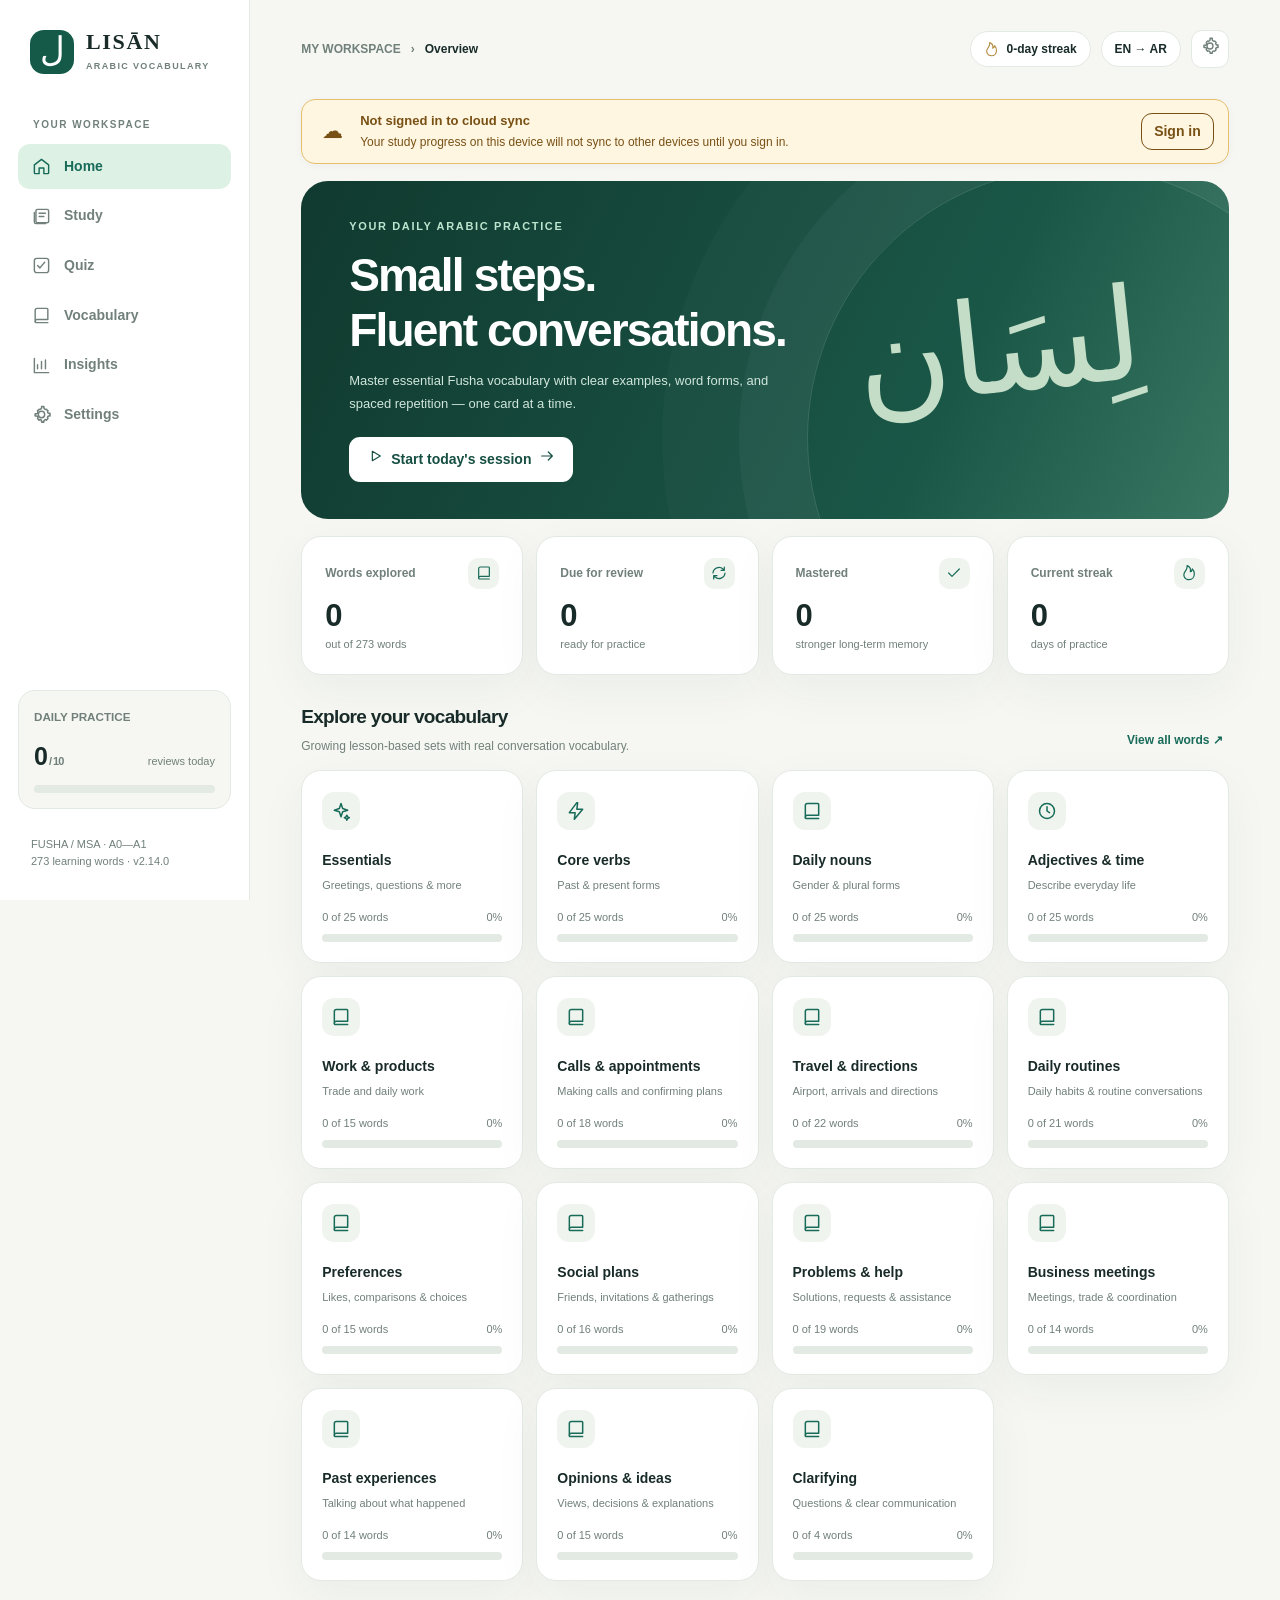
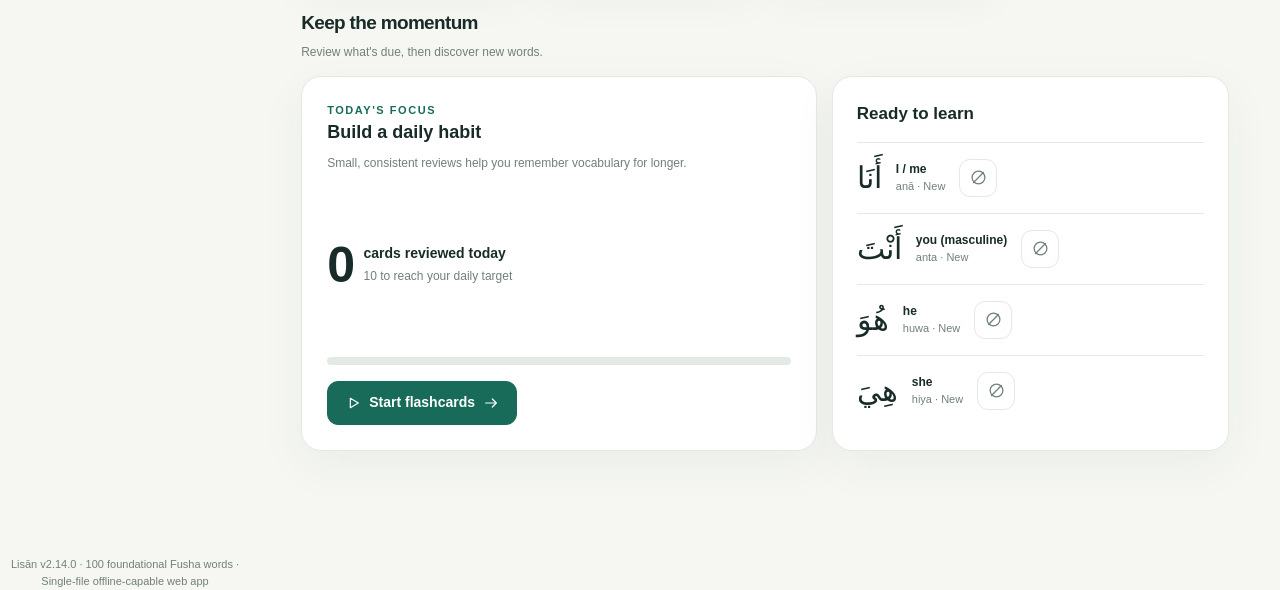
==== commit 2fd5b6da: "LISĀN v2.14.0: persist study/quiz filters independently and restore them across devices" ====
--- a/index.html
+++ b/index.html
@@ -380,7 +380,7 @@
 </head>
 <body data-theme="light">
 <div class="app">
-<aside class="sidebar"><div class="logo"><span class="logo-mark">ل</span><div><div class="logo-name">LISĀN</div><div class="logo-sub">ARABIC VOCABULARY</div></div></div><div class="side-caption">YOUR WORKSPACE</div><nav class="side-nav" id="sideNav" aria-label="Main navigation"></nav><div class="sidebar-bottom"><div class="side-goal" id="sideGoal"></div><div class="side-footer">FUSHA / MSA · A0—A1<br><span id="vocabTotal">273</span> learning words · <span data-app-version>v2.13.0</span></div></div></aside>
+<aside class="sidebar"><div class="logo"><span class="logo-mark">ل</span><div><div class="logo-name">LISĀN</div><div class="logo-sub">ARABIC VOCABULARY</div></div></div><div class="side-caption">YOUR WORKSPACE</div><nav class="side-nav" id="sideNav" aria-label="Main navigation"></nav><div class="sidebar-bottom"><div class="side-goal" id="sideGoal"></div><div class="side-footer">FUSHA / MSA · A0—A1<br><span id="vocabTotal">273</span> learning words · <span data-app-version>v2.14.0</span></div></div></aside>
 <div class="main"><main class="container"><header class="topbar"><div class="crumb">MY WORKSPACE <span>›</span> <b id="breadcrumb">Overview</b></div><div class="mobile-brand"><span class="logo-mark">ل</span><div><div class="logo-name">LISĀN</div><div class="logo-sub">ARABIC VOCABULARY</div></div></div><div class="top-actions"><div class="top-chip streak" id="streakChip"></div><div class="top-chip"><span id="topLang">EN → AR</span></div><button class="icon-button" data-page="settings" title="Settings" aria-label="Settings"><span data-svg="settings"></span></button></div></header>
 <section id="page-home" class="page">
 <div class="home-sync-alert" id="homeSyncAlert" role="status" aria-live="polite" data-severity="checking">
@@ -452,7 +452,7 @@
 <div class="overlay hidden" id="wordOverlay" role="presentation"><div class="modal" id="wordModal" role="dialog" aria-modal="true" aria-label="Word details"></div></div>
 <div class="toast hidden" id="toast" role="status" aria-live="polite"></div>
 <script>
-const APP_VERSION="2.13.0";
+const APP_VERSION="2.14.0";
 /* iPadOS normally reports a desktop-class user agent and can fall through
    the phone breakpoint. Use touch-capable Apple tablet detection rather than
    global width rules, so PC and iPhone layouts stay unchanged. */
@@ -487,7 +487,7 @@
 const DEFAULT_SRS={preset:'standard',multiplier:1,againMin:10,firstGood:1,firstEasy:4,ease:2.5,hardFactor:1.2,easyBonus:0.8};
 const SRS_PRESETS={standard:{...DEFAULT_SRS},intensive:{...DEFAULT_SRS,preset:'intensive',multiplier:0.7,againMin:5,firstEasy:2,ease:2.3},relaxed:{...DEFAULT_SRS,preset:'relaxed',multiplier:1.5,againMin:15,firstGood:2,firstEasy:7,ease:2.7}};
 const srs=()=>({...DEFAULT_SRS,...(data.prefs.srs||{})});
-const defaults=()=>({version:2,progress:{},quizProgress:{},quizActivity:{},prefs:{lang:'en',daily:10,arSize:'1',theme:'light',speed:'0.8',voice:'auto',pronunciation:'natural',autoRead:'on',srs:{...DEFAULT_SRS}},activity:{},quizzes:[]});
+const defaults=()=>({version:2,progress:{},quizProgress:{},quizActivity:{},studyConditions:{},quizConditions:{},prefs:{lang:'en',daily:10,arSize:'1',theme:'light',speed:'0.8',voice:'auto',pronunciation:'natural',autoRead:'on',srs:{...DEFAULT_SRS}},activity:{},quizzes:[]});
 function initialData(){let d=safeJson(localStorage.getItem(STORE),null);if(d&&d.version===2&&d.progress&&typeof d.progress==='object')return {...defaults(),...d,prefs:{...defaults().prefs,...d.prefs,srs:{...DEFAULT_SRS,...(d.prefs?.srs||{})}},activity:d.activity||{},quizProgress:d.quizProgress&&typeof d.quizProgress==='object'&&!Array.isArray(d.quizProgress)?d.quizProgress:{},quizActivity:d.quizActivity&&typeof d.quizActivity==='object'&&!Array.isArray(d.quizActivity)?d.quizActivity:{}};const fresh=defaults(),old=safeJson(localStorage.getItem(LEGACY),{});if(old&&typeof old==='object'){for(const [id,p] of Object.entries(old)){if(!WORDS.some(w=>String(w.id)===id)||!p||typeof p!=='object')continue;fresh.progress[id]={...p,skip:false,ease:2.5};}if(Object.keys(fresh.progress).length)fresh._migrated=true;}return fresh;}
 let data;try{data=initialData()}catch{data=defaults()}
 const VERB_ID_REMAP={"101":41,"105":28,"119":32,"121":31,"160":48,"162":26,"163":35,"164":138,"220":40,"232":26,"233":138,"234":184,"240":161,"265":34,"268":30};
@@ -594,6 +594,33 @@
 }
 function getStudyCandidates(){const mode=$('studyMode').value,words=practiceWordPool('study');if(mode==='sequence')return [...words].sort((a,b)=>a.id-b.id);if(mode==='review')return variedOrder(words.filter(due));const reviews=words.filter(due),fresh=chooseNewStudyWords(words.filter(newWord),Math.max(0,Number(data.prefs.daily)));return mixReviewsAndNew(reviews,fresh)}
 function shuffle(arr){const a=[...arr];for(let i=a.length-1;i>0;i--){let j=Math.floor(Math.random()*(i+1));[a[i],a[j]]=[a[j],a[i]]}return a}
+
+/* Study and quiz conditions persist independently from card/quiz mastery.
+   Cloud Sync sends studyConditions and quizConditions as separate documents fields,
+   so changing a quiz option does not overwrite a study option from another device. */
+const PRACTICE_CONDITION_KEYS=['Pack','Target','Mode','Part','Level','Direction'];
+function restorePracticeConditions(){
+ for(const prefix of ['study','quiz']){
+  const stored=data[prefix+'Conditions']||{};
+  for(const key of PRACTICE_CONDITION_KEYS){
+   const control=$(prefix+key);
+   if(!control)continue;
+   const value=stored[key.toLowerCase()];
+   const valid=typeof value==='string'&&Array.from(control.options).some(o=>o.value===value);
+   control.value=valid?value:(control.options[0]?.value||'all');
+  }
+ }
+ updateFilterSummaries();
+}
+function savePracticeConditions(prefix){
+ const values={};
+ for(const key of PRACTICE_CONDITION_KEYS){
+  const control=$(prefix+key);
+  if(control)values[key.toLowerCase()]=control.value;
+ }
+ data[prefix+'Conditions']=values;
+ save();
+}
 function updateFilterSummaries(){
  const chosen=id=>{const el=$(id);if(!el)return '';const option=el.options[el.selectedIndex];return option?localizeString(option.textContent.trim()):''};
  for(const [output,prefix] of [['studyFilterState','study'],['quizFilterState','quiz']]){
@@ -782,9 +809,11 @@
 function importData(file){if(!file)return;const reader=new FileReader();reader.onload=()=>{try{const x=JSON.parse(reader.result);if(!x||typeof x!=='object'||!x.progress||typeof x.progress!=='object')throw Error('Invalid backup');if(x.app!=='Lisān'&&x.app!=='Arabic100')throw Error('Unsupported file');if(!confirm('Replace all current study data with this backup? If cloud sync is active, the imported data will also sync to other devices.'))return;const fresh=defaults();for(const [id,p] of Object.entries(x.progress)){if(!WORDS.some(w=>String(w.id)===id)||!p||typeof p!=='object')continue;fresh.progress[id]={...p,star:!!p.star,skip:!!p.skip,reps:Math.max(0,Number(p.reps)||0),tries:Math.max(0,Number(p.tries)||0),interval:Math.max(0,Number(p.interval)||0),due:Number(p.due)||0,ease:Math.max(1.3,Number(p.ease)||2.5)}}if(x.app==='Lisān'){fresh.prefs={...fresh.prefs,...(x.prefs||{}),srs:{...DEFAULT_SRS,...(x.prefs?.srs||{})}};fresh.activity=x.activity&&typeof x.activity==='object'?x.activity:{};fresh.quizzes=Array.isArray(x.quizzes)?x.quizzes:[];
  fresh.quizProgress={};if(x.quizProgress&&typeof x.quizProgress==='object'&&!Array.isArray(x.quizProgress)){for(const [id,q] of Object.entries(x.quizProgress)){if(!WORDS.some(w=>String(w.id)===id)||!q||typeof q!=='object'||Array.isArray(q))continue;fresh.quizProgress[id]={...q,tries:Math.max(0,Number(q.tries)||0),reps:Math.max(0,Number(q.reps)||0),correct:Math.max(0,Number(q.correct)||0),lapses:Math.max(0,Number(q.lapses)||0),interval:Math.max(0,Number(q.interval)||0),due:Number(q.due)||0,ease:Math.max(1.3,Number(q.ease)||2.5)}}}
  fresh.quizActivity=x.quizActivity&&typeof x.quizActivity==='object'&&!Array.isArray(x.quizActivity)?x.quizActivity:{};
- fresh.quizOrderOffsets=x.quizOrderOffsets&&typeof x.quizOrderOffsets==='object'&&!Array.isArray(x.quizOrderOffsets)?x.quizOrderOffsets:{}
-}data=fresh;migrateVerbHistory();configure();save();study.started=false;quiz.items=[];navigate('home');toast('Study backup restored.')}catch(e){alert('Could not import this file. Please select a valid Lisān or Arabic100 JSON backup.')}};reader.readAsText(file)}
-function handleAction(a){if(a==='startDaily'){$('studyMode').value='daily';startStudy();navigate('study')}else if(a==='restartStudy')startStudy();else if(a==='reveal'){revealStudyAnswer()}else if(a==='restartQuiz')chooseQuizSet();else if(a==='nextQuiz'){quiz.pos++;quiz.choice=null;if(quiz.pos===quiz.items.length){data.quizzes.push({date:Date.now(),score:quiz.score,total:quiz.items.length});save()}renderQuiz()}else if(a==='clearFilters'){filter={q:'',pack:'all',status:'all',part:'all',level:'all',school:'all',sort:'part'};$('wordSearch').value='';for(const id of ['wordPack','wordStatus','wordPart','wordLevel','wordSchool','wordSort'])$(id).value=(id==='wordSort'?'part':'all');renderWords()}else if(a==='closeModal')closeModal();else if(a==='audioTest')speak('مَرْحَبًا، كَيْفَ حَالُكَ؟');else if(a==='toneTest')playTestTone();else if(a==='export')exportData();else if(a==='import')$('importFile').click();else if(a==='reset'){if(confirm('Reset ALL learning records, favorites, and settings? If cloud sync is active, the reset will also sync to your other devices. This cannot be undone.')){data=defaults();save();configure();study.started=false;quiz.items=[];syncSettings();navigate('home');toast('Progress reset.')}}}
+ fresh.quizOrderOffsets=x.quizOrderOffsets&&typeof x.quizOrderOffsets==='object'&&!Array.isArray(x.quizOrderOffsets)?x.quizOrderOffsets:{};
+ fresh.studyConditions=x.studyConditions&&typeof x.studyConditions==='object'&&!Array.isArray(x.studyConditions)?x.studyConditions:{};
+ fresh.quizConditions=x.quizConditions&&typeof x.quizConditions==='object'&&!Array.isArray(x.quizConditions)?x.quizConditions:{}
+}data=fresh;migrateVerbHistory();restorePracticeConditions();configure();save();study.started=false;quiz.items=[];navigate('home');toast('Study backup restored.')}catch(e){alert('Could not import this file. Please select a valid Lisān or Arabic100 JSON backup.')}};reader.readAsText(file)}
+function handleAction(a){if(a==='startDaily'){$('studyMode').value='daily';savePracticeConditions('study');startStudy();navigate('study')}else if(a==='restartStudy')startStudy();else if(a==='reveal'){revealStudyAnswer()}else if(a==='restartQuiz')chooseQuizSet();else if(a==='nextQuiz'){quiz.pos++;quiz.choice=null;if(quiz.pos===quiz.items.length){data.quizzes.push({date:Date.now(),score:quiz.score,total:quiz.items.length});save()}renderQuiz()}else if(a==='clearFilters'){filter={q:'',pack:'all',status:'all',part:'all',level:'all',school:'all',sort:'part'};$('wordSearch').value='';for(const id of ['wordPack','wordStatus','wordPart','wordLevel','wordSchool','wordSort'])$(id).value=(id==='wordSort'?'part':'all');renderWords()}else if(a==='closeModal')closeModal();else if(a==='audioTest')speak('مَرْحَبًا، كَيْفَ حَالُكَ؟');else if(a==='toneTest')playTestTone();else if(a==='export')exportData();else if(a==='import')$('importFile').click();else if(a==='reset'){if(confirm('Reset ALL learning records, favorites, and settings? If cloud sync is active, the reset will also sync to your other devices. This cannot be undone.')){data=defaults();restorePracticeConditions();save();configure();study.started=false;quiz.items=[];syncSettings();navigate('home');toast('Progress reset.')}}}
 function toggleSkipWord(id){
  const w=WORDS.find(x=>x.id===id);if(!w)return;
  const p=entry(id),nowExcluded=!p.skip;
@@ -824,8 +853,8 @@
  $('wordPack').addEventListener('change',ev=>{filter.pack=ev.target.value;renderWords()});
  $('wordStatus').addEventListener('change',ev=>{filter.status=ev.target.value;renderWords()});
  for(const [id,key] of [['wordPart','part'],['wordLevel','level'],['wordSchool','school'],['wordSort','sort']])$(id).addEventListener('change',ev=>{filter[key]=ev.target.value;renderWords()});
- for(const k of ['studyPack','studyTarget','studyMode','studyDirection','studyPart','studyLevel'])$(k).addEventListener('change',startStudy);
- for(const k of ['quizPack','quizTarget','quizMode','quizDirection','quizPart','quizLevel'])$(k).addEventListener('change',chooseQuizSet);
+ for(const k of ['studyPack','studyTarget','studyMode','studyDirection','studyPart','studyLevel'])$(k).addEventListener('change',()=>{savePracticeConditions('study');startStudy()});
+ for(const k of ['quizPack','quizTarget','quizMode','quizDirection','quizPart','quizLevel'])$(k).addEventListener('change',()=>{savePracticeConditions('quiz');chooseQuizSet()});
  const prefFields={settingLang:'lang',settingDaily:'daily',settingArabic:'arSize',settingPronunciation:'pronunciation',settingAutoRead:'autoRead',settingTheme:'theme',settingSpeed:'speed',settingVoice:'voice'};
  for(const [id,key] of Object.entries(prefFields))$(id).addEventListener('change',ev=>{data.prefs[key]=ev.target.value;configure();save();drawNavigation();if(key==='lang'||key==='pronunciation'){syncSettings();translateUI();if(current==='home')renderHome();if(current==='words')renderWords();if(current==='study')renderStudy();if(current==='quiz')renderQuiz()}toast('Preference saved.')});
  $('settingCurve').addEventListener('change',ev=>{const preset=ev.target.value;if(SRS_PRESETS[preset])data.prefs.srs={...SRS_PRESETS[preset]};else data.prefs.srs={...srs(),preset:'custom'};save();syncSettings();if(current==='study')renderStudy();toast('Review schedule saved.')});
@@ -844,9 +873,9 @@
  $('wordPack').value='all';$('studyPack').value='all';$('quizPack').value='all';
  const partOptions='<option value="all">All parts of speech</option>'+PART_ORDER.filter(k=>WORDS.some(w=>w.kind===k)).map(k=>'<option value="'+k+'">'+PART[k]+'</option>').join('');
  for(const id of ['wordPart','studyPart','quizPart'])$(id).innerHTML=partOptions;
- configure();syncSettings();eventHandlers();updateFilterSummaries();navigate('home');
+ restorePracticeConditions();configure();syncSettings();eventHandlers();updateFilterSummaries();navigate('home');
  if(data._migrated){delete data._migrated;save();toast('Previous ARABIC 100 progress imported.')} 
  if('speechSynthesis' in window){speechSynthesis.getVoices();speechSynthesis.addEventListener?.('voiceschanged',()=>{refreshVoiceOptions();updateAudioStatus()})}refreshVoiceOptions();updateAudioStatus();
 }
 initialize();initLocalization();
-</script><script defer src="./cloud-sync.js?v=2.13.0"></script></body></html>
+</script><script defer src="./cloud-sync.js?v=2.14.0"></script></body></html>
